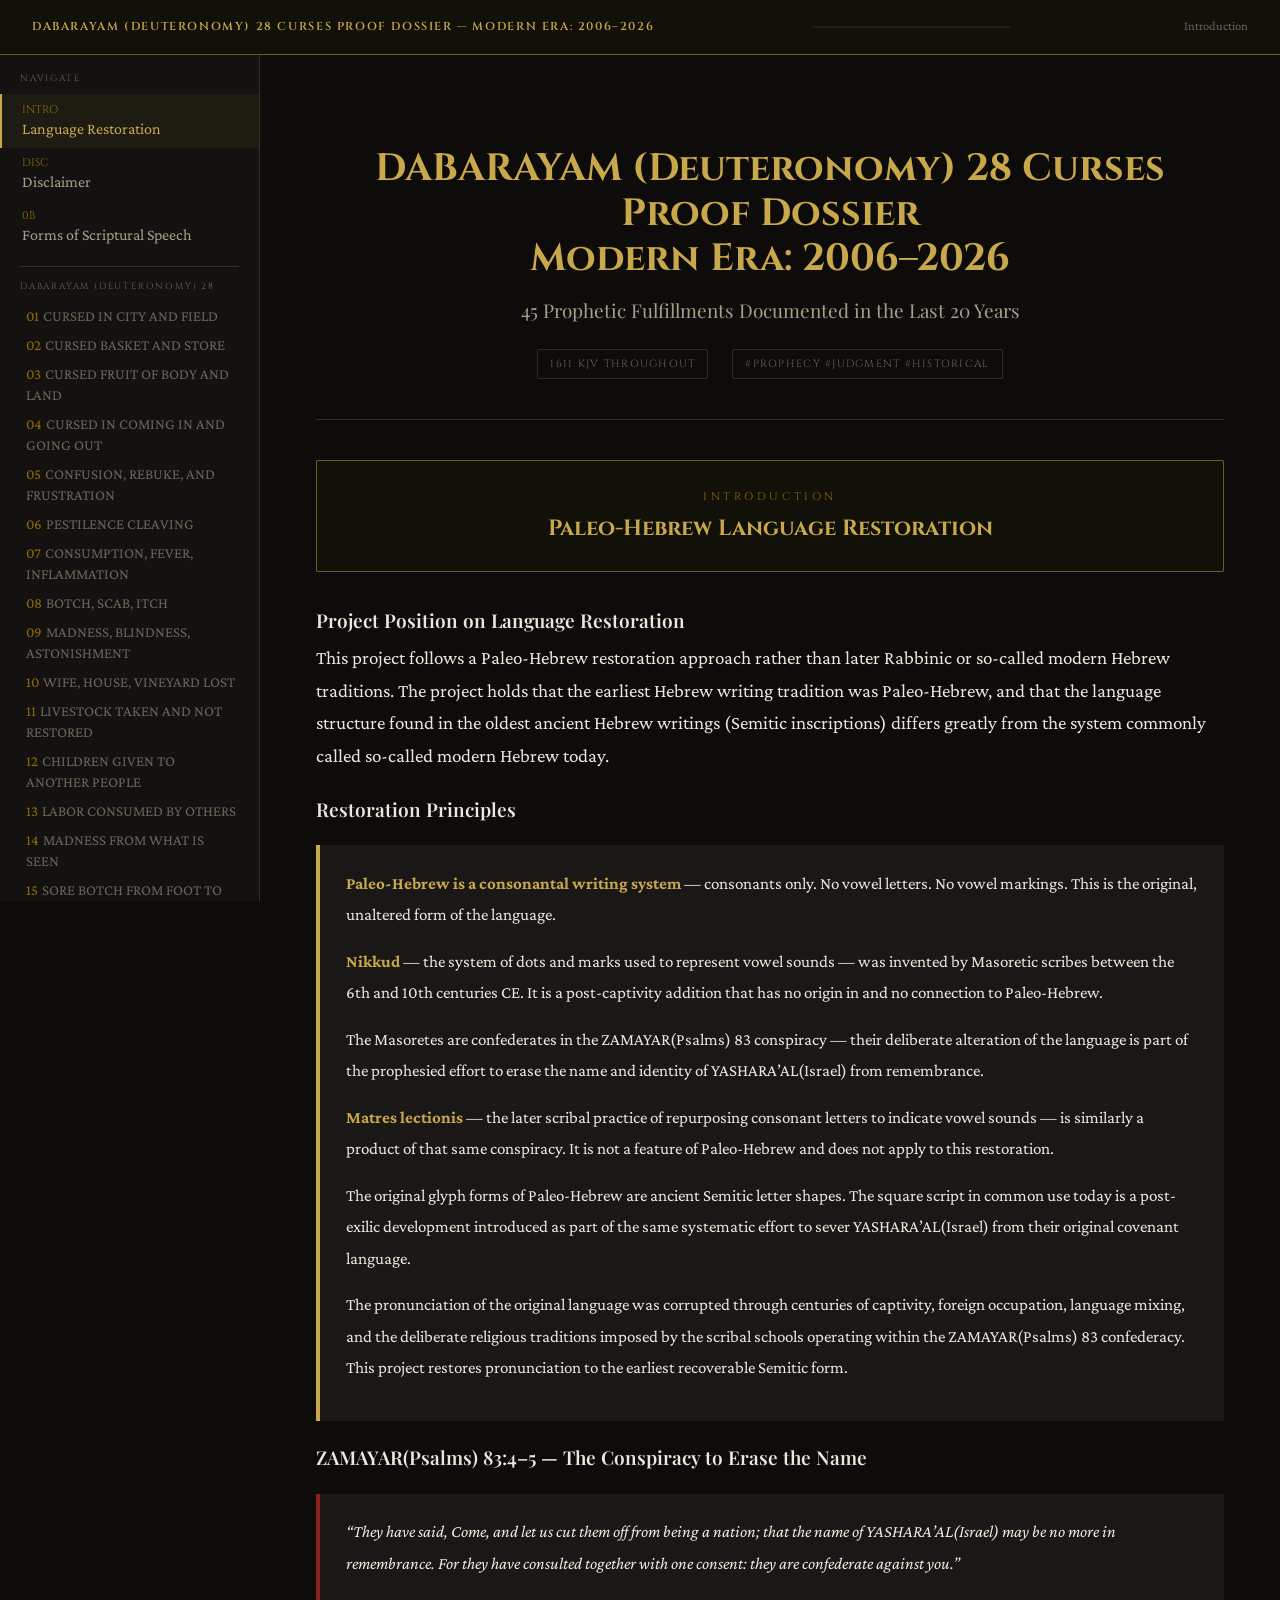
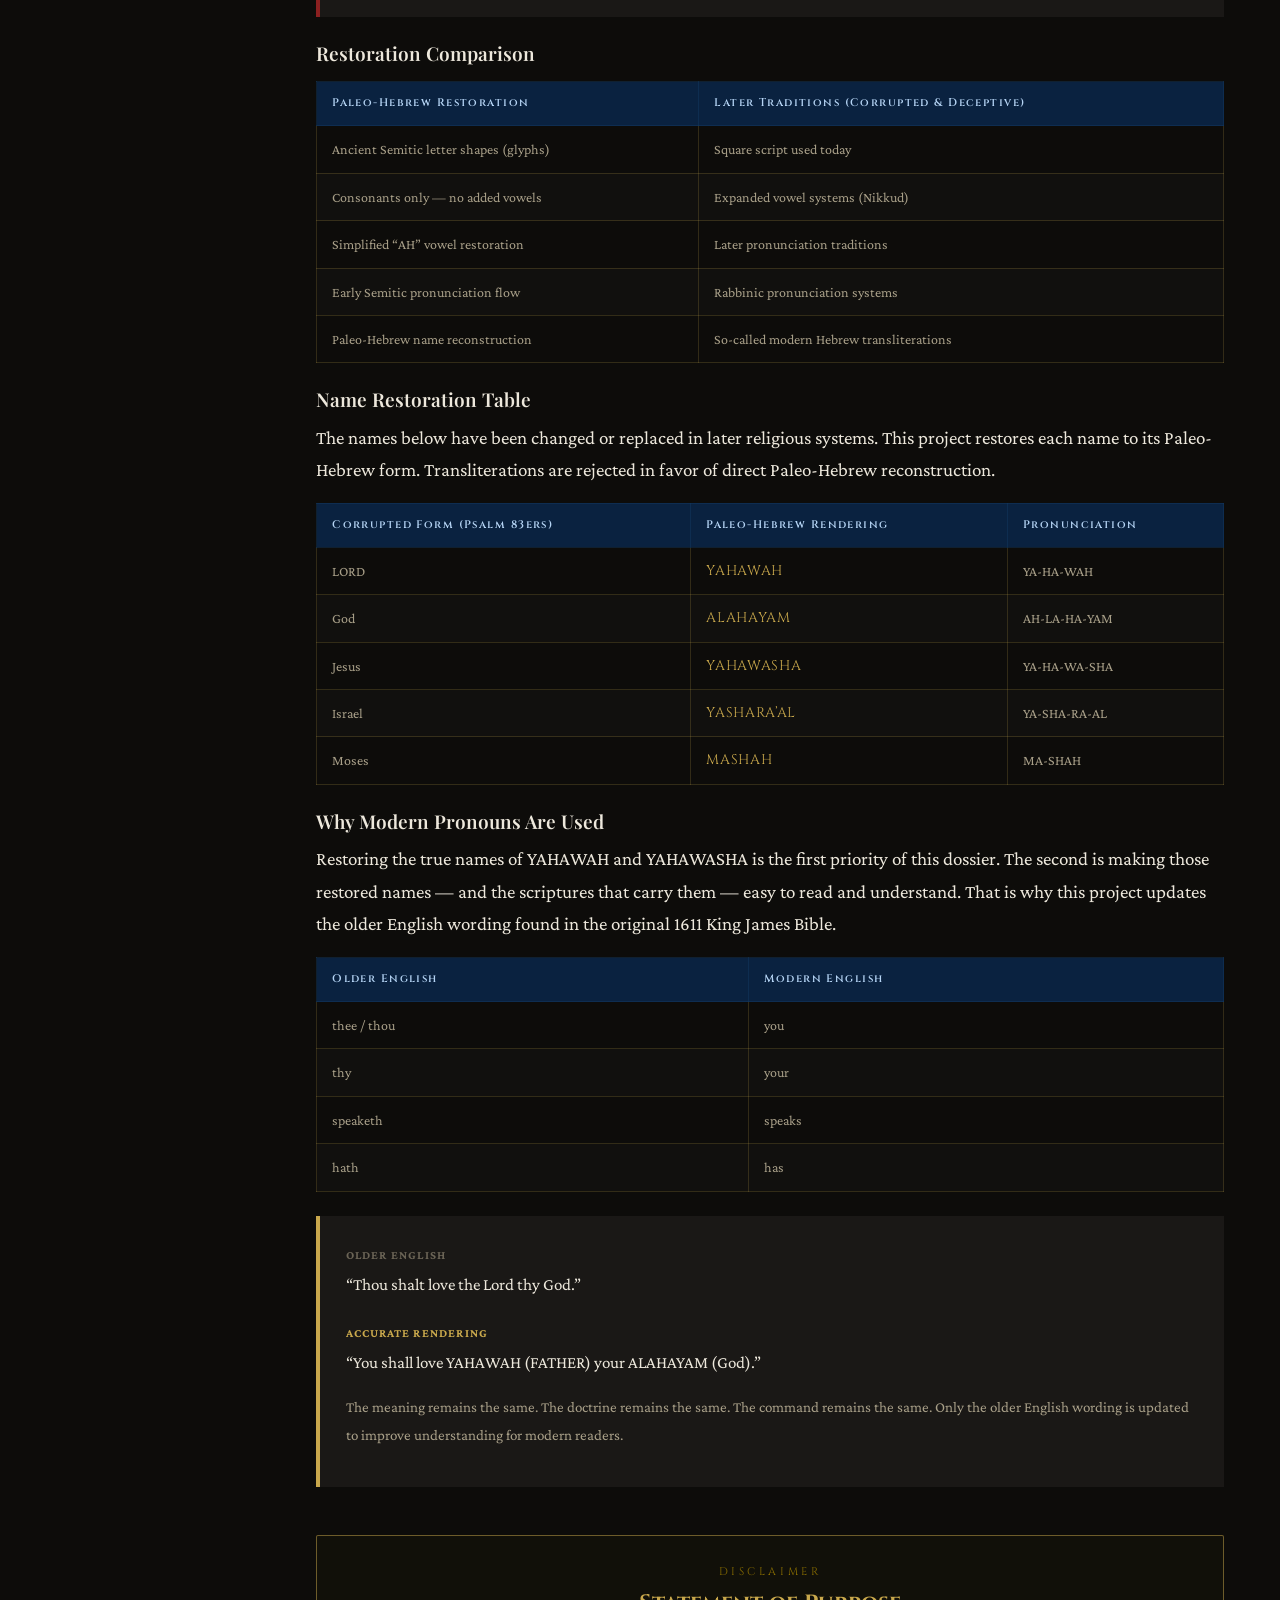
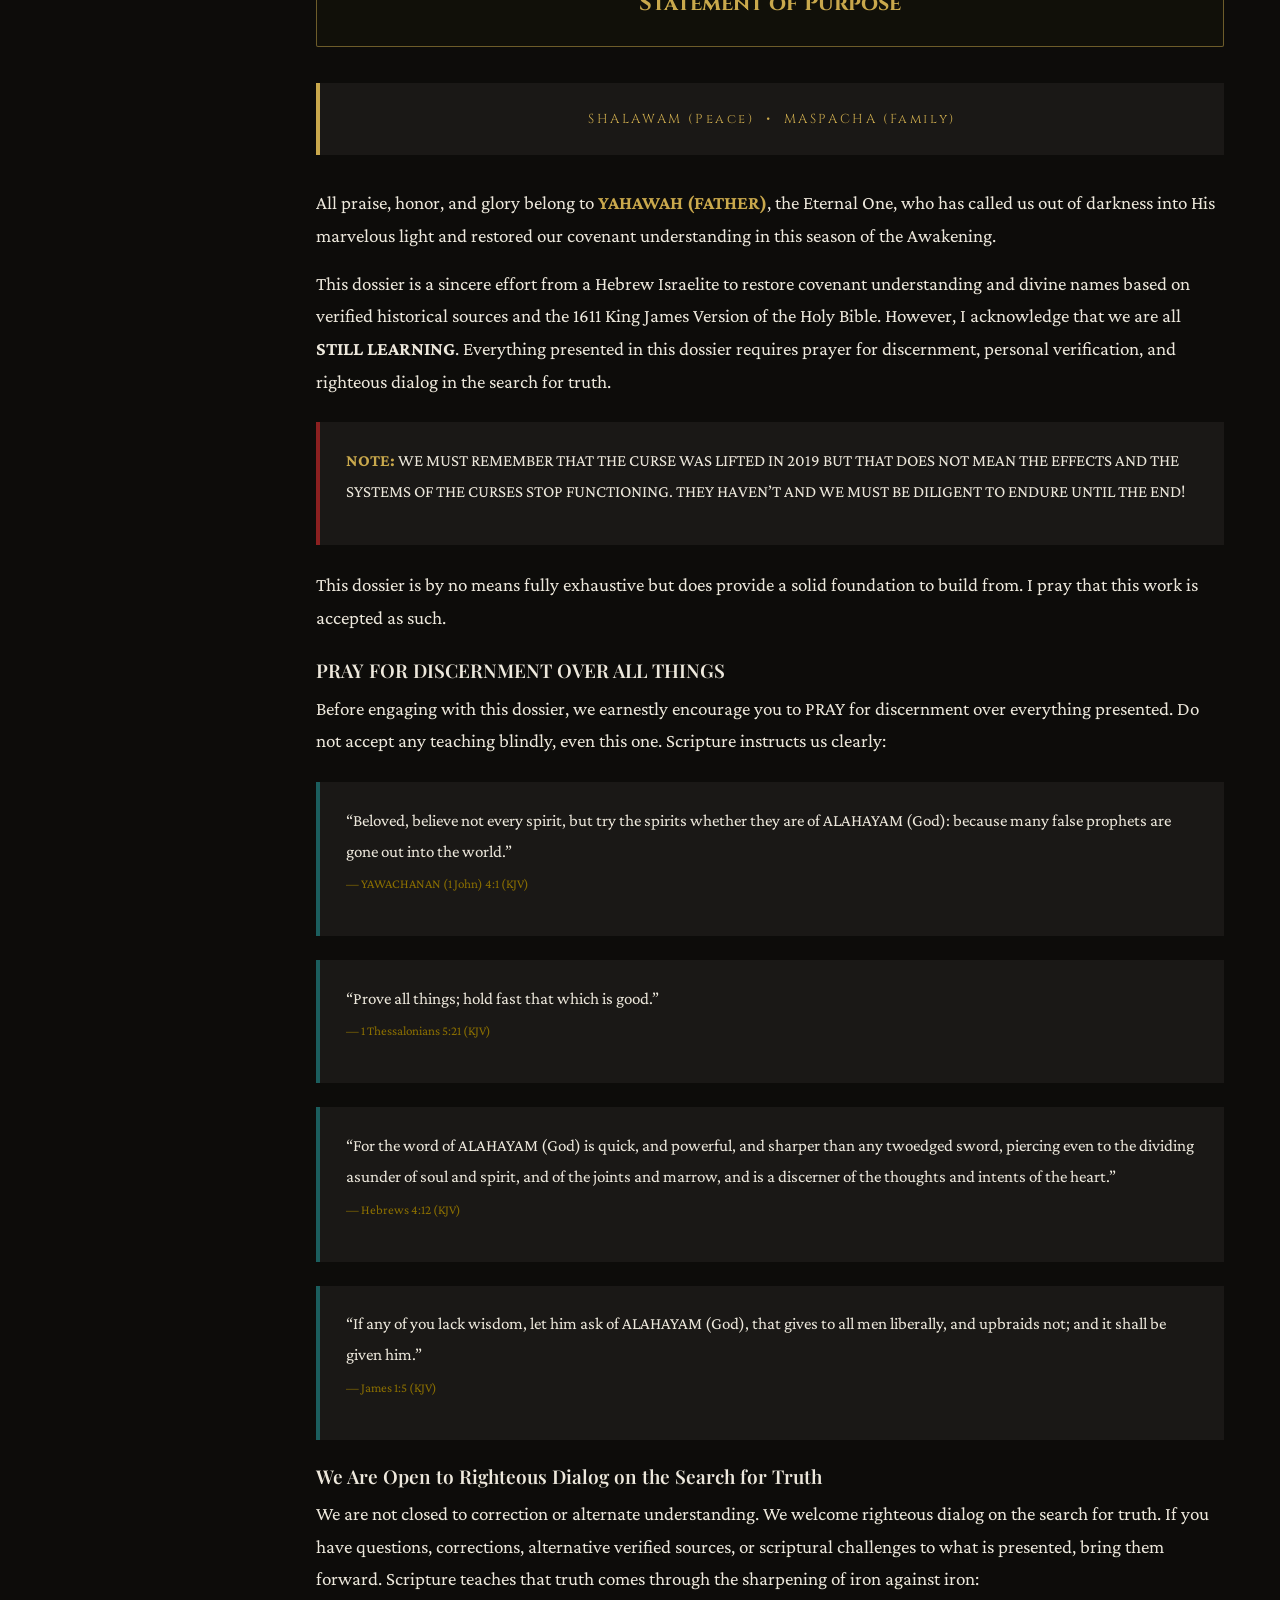
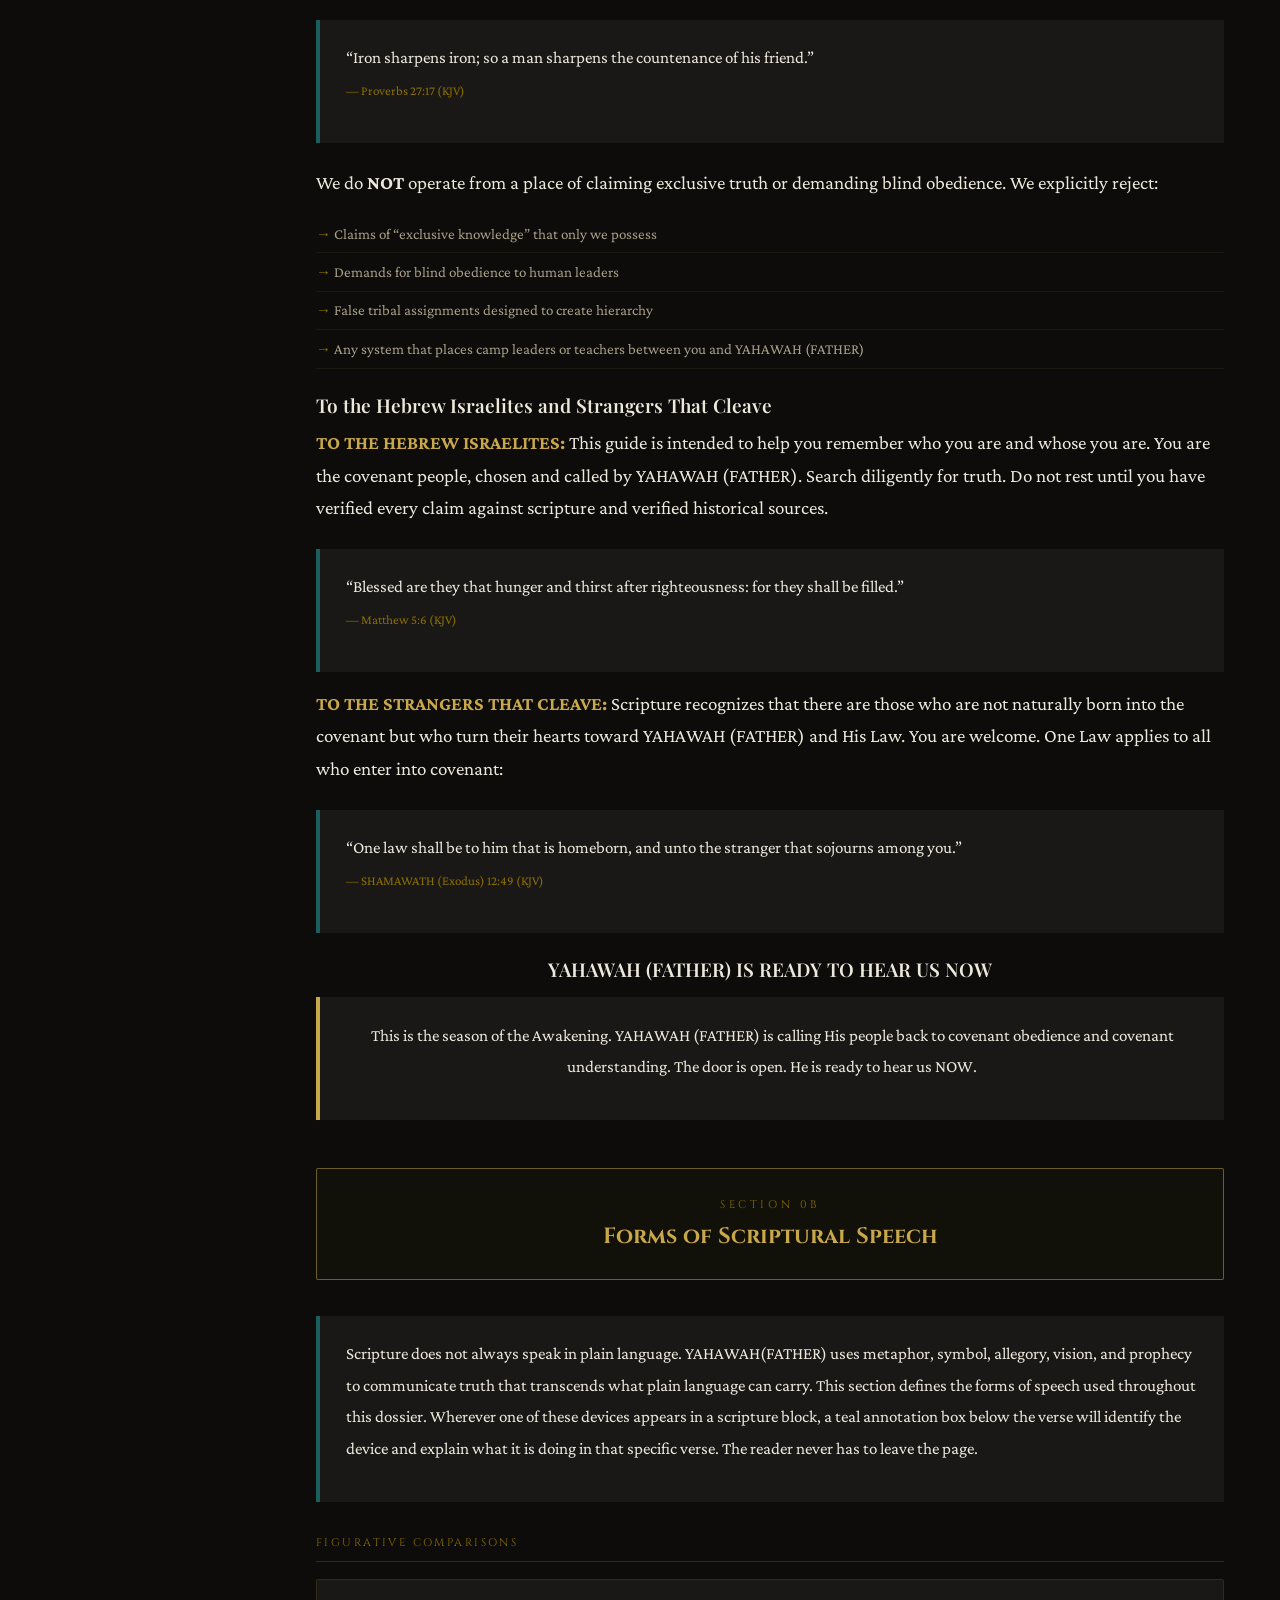
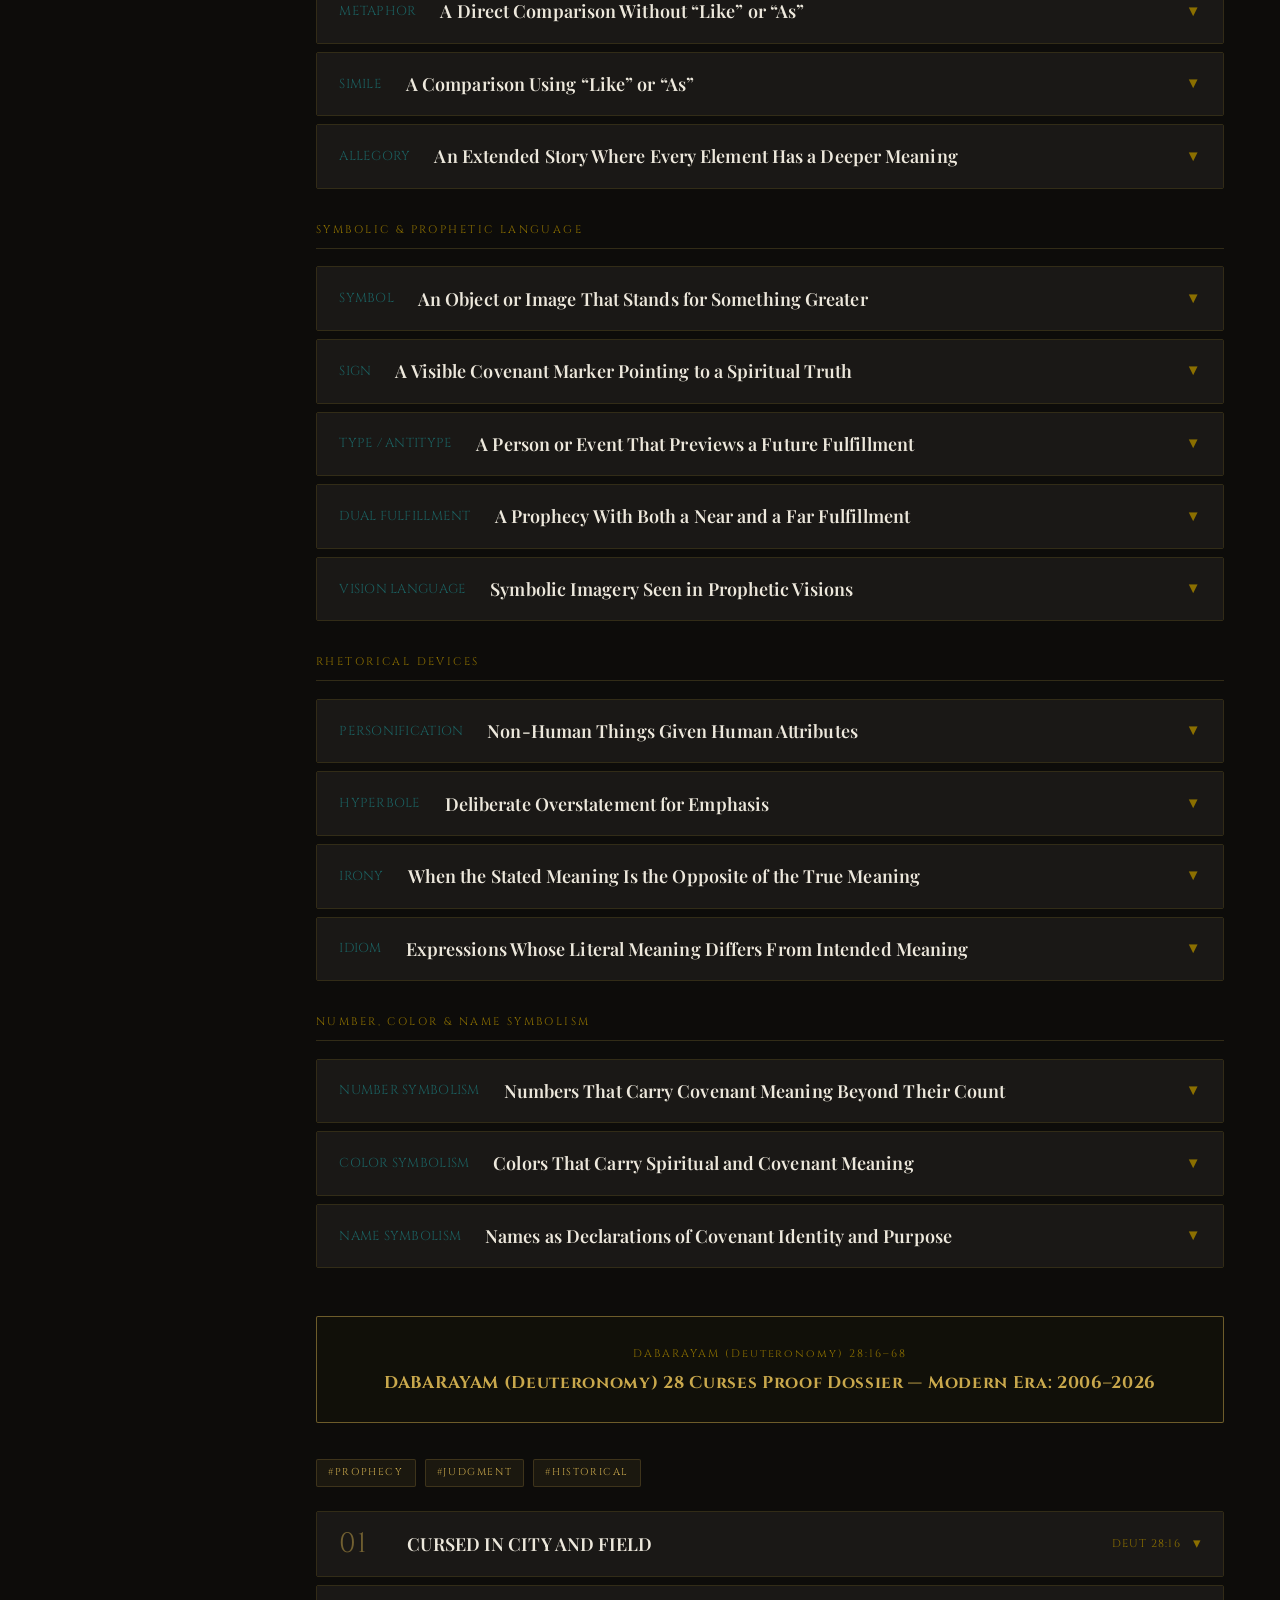
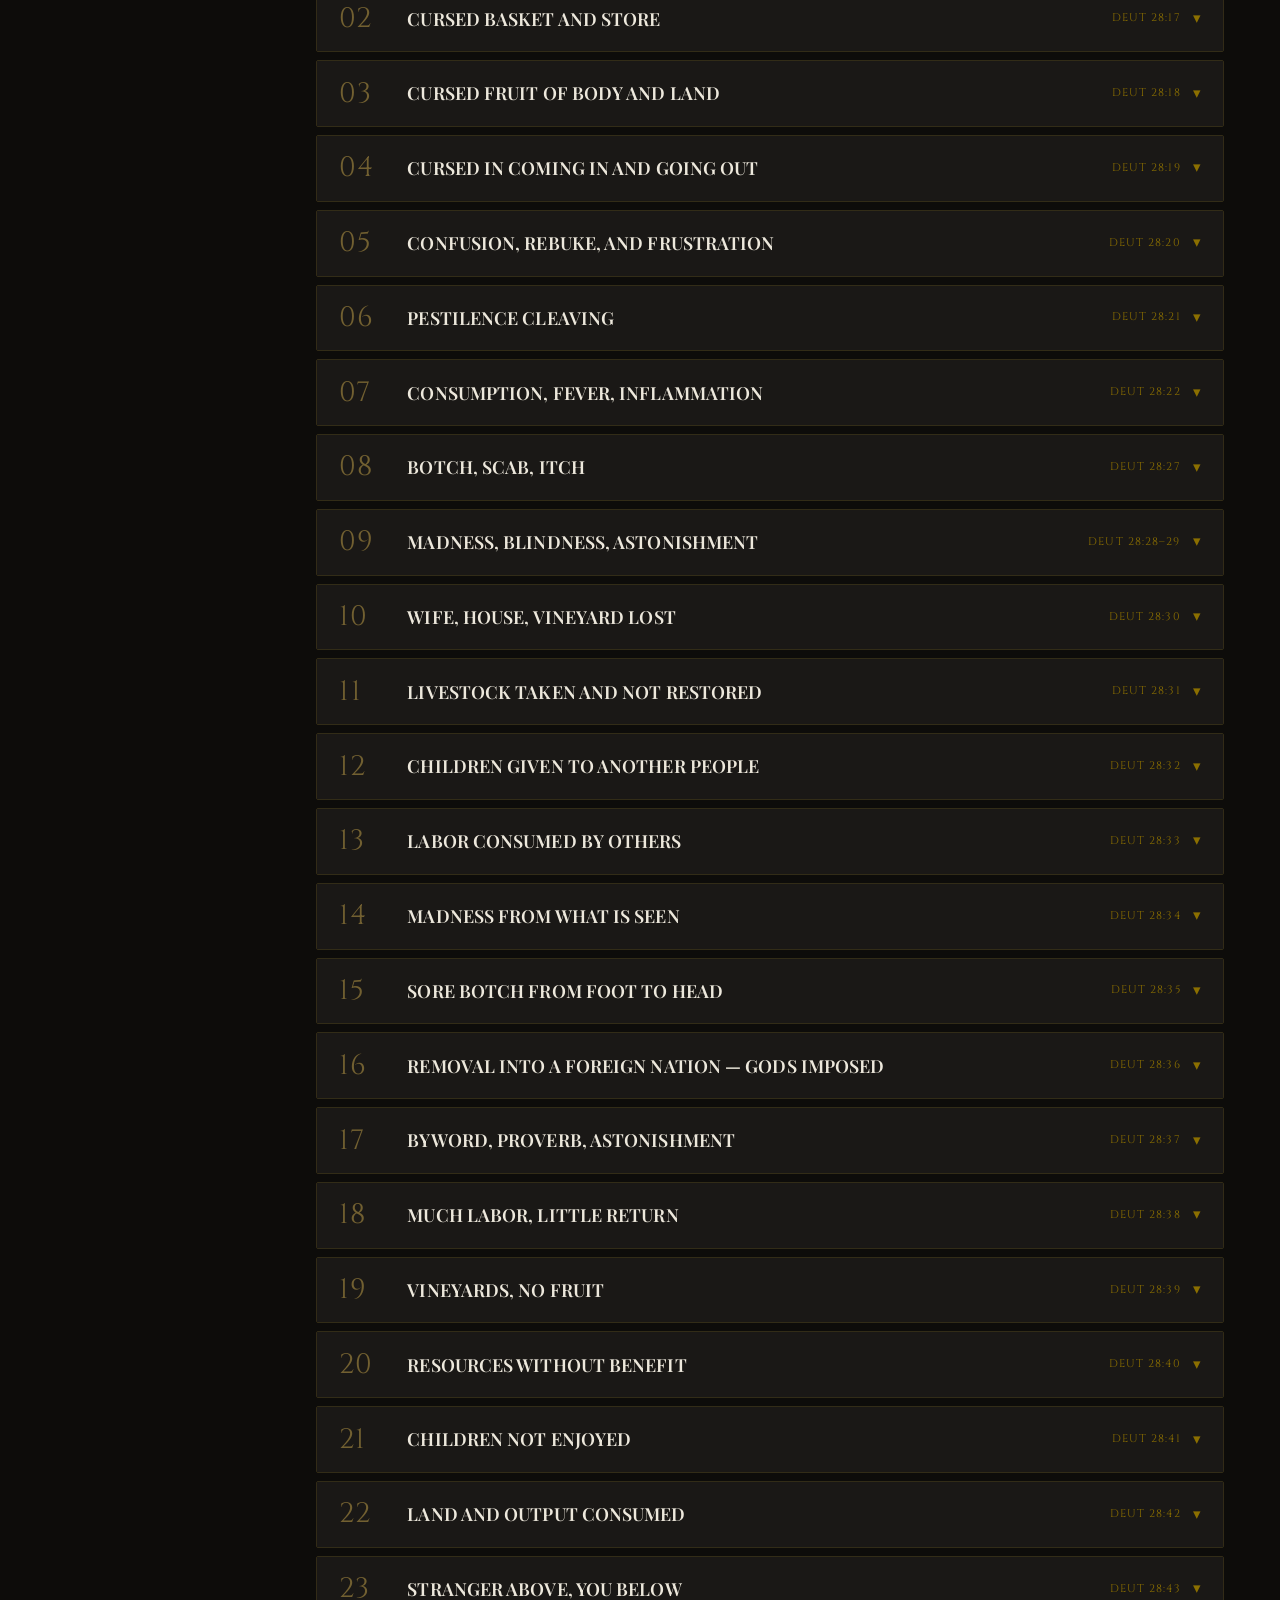
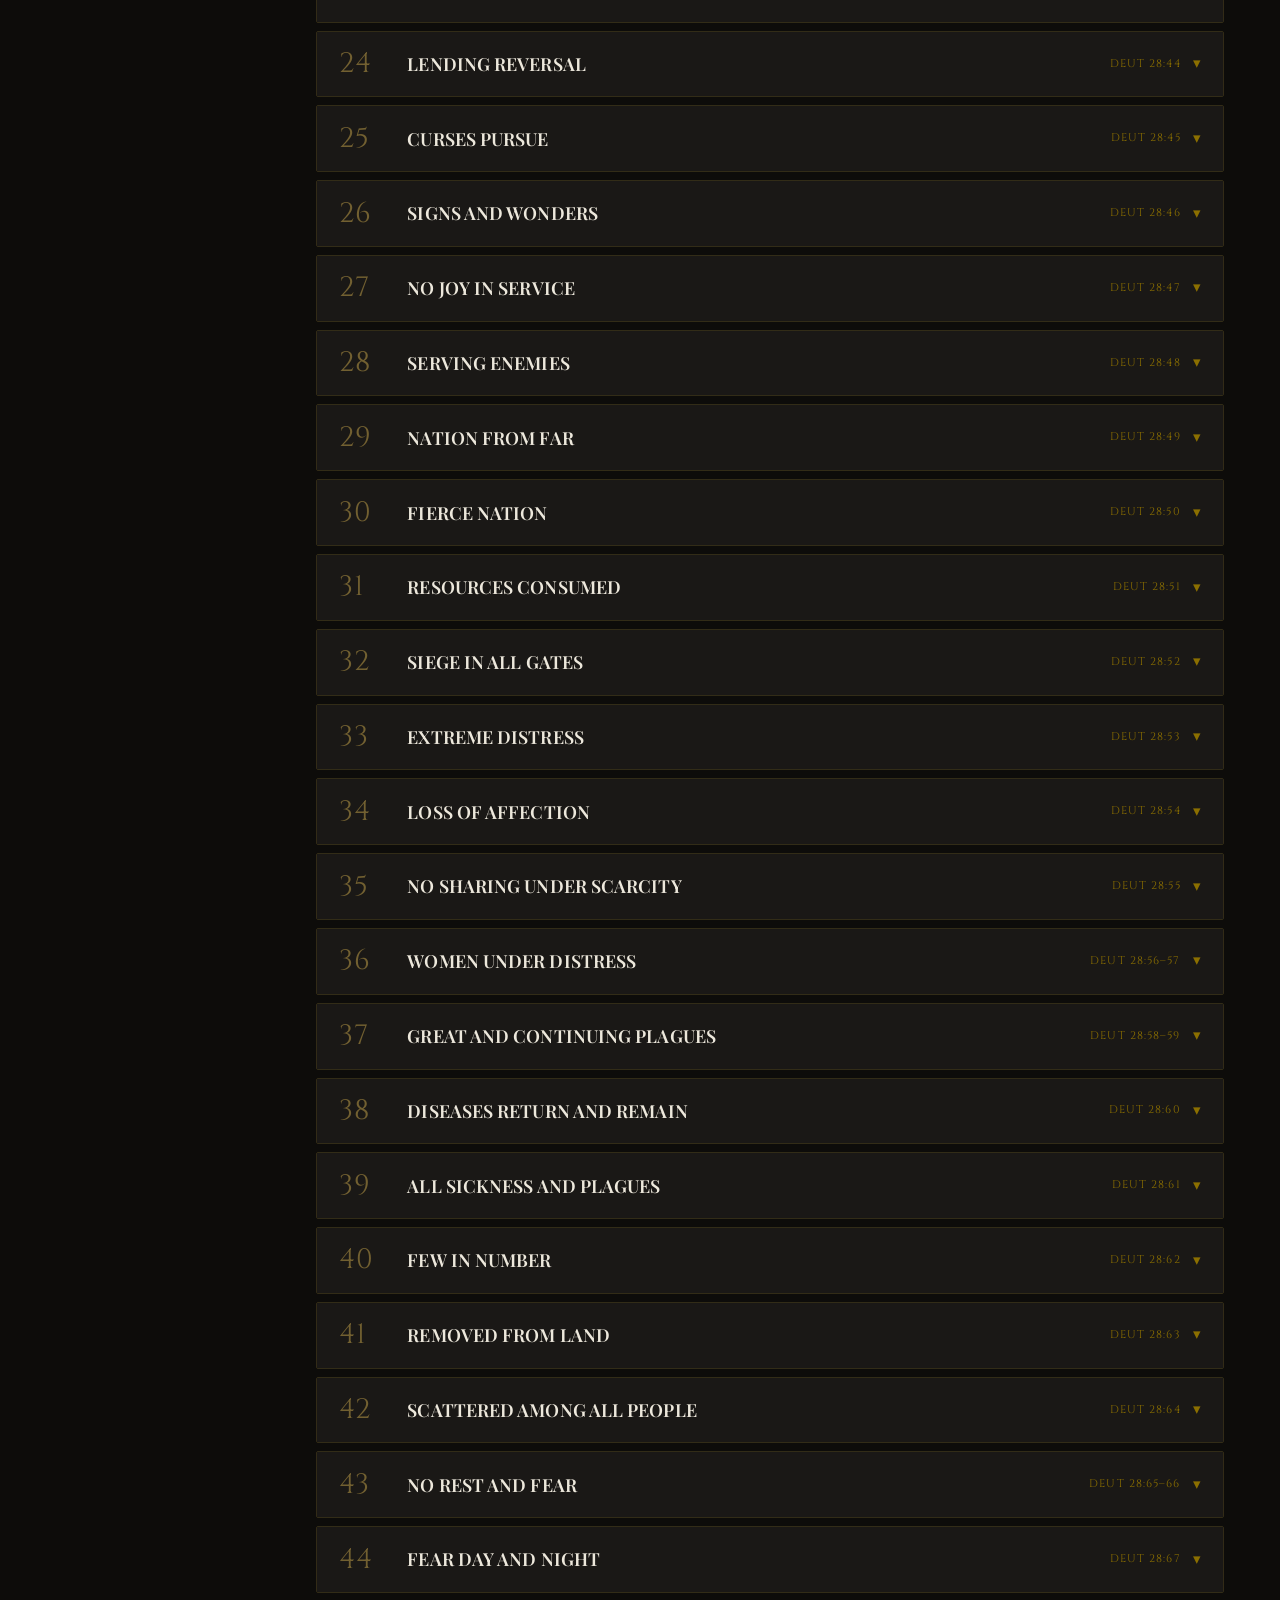
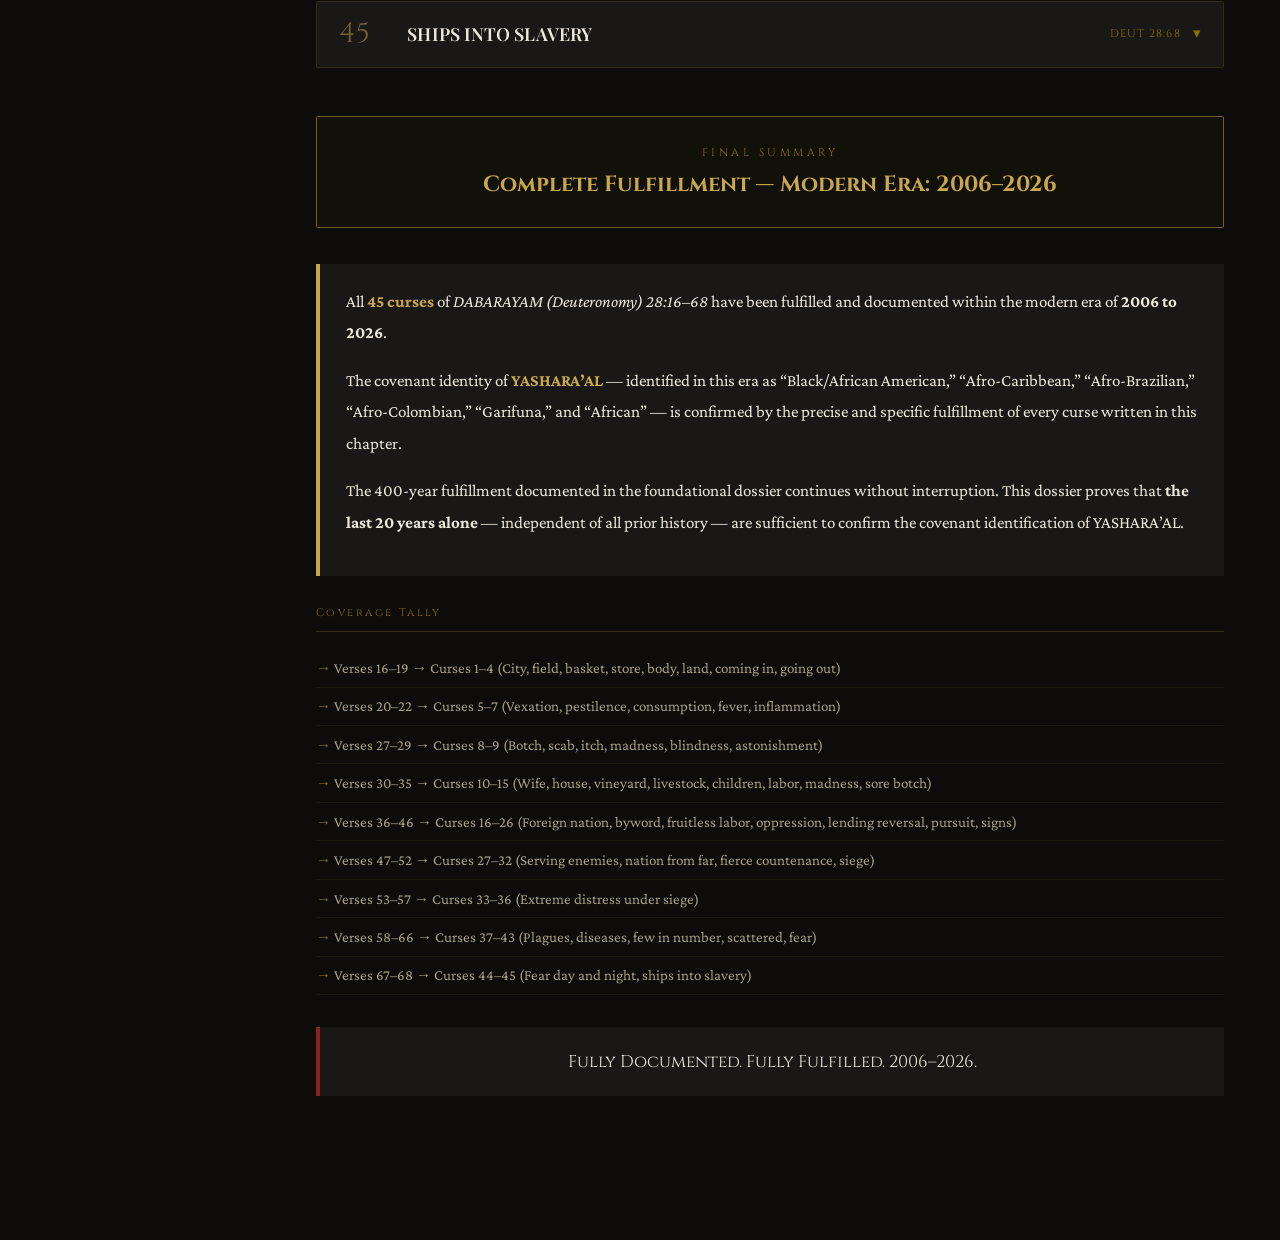
==== dossiers/DABARAYAM (Deuteronomy) 28 Curses Proof 2006_2026.html @ e4c5fa03 "renamed all dossiers to remove the underscsores from the file names" ====
<!DOCTYPE html>
<html lang="en">
<head>
<meta charset="UTF-8">
<meta name="viewport" content="width=device-width, initial-scale=1.0">
<title>DABARAYAM (Deuteronomy) 28 Curses Proof Dossier — Modern Era: 2006–2026</title>
<link href="https://fonts.googleapis.com/css2?family=Playfair+Display:wght@400;600;700&family=Crimson+Pro:ital,wght@0,300;0,400;0,600;1,400&family=Cinzel:wght@400;600;700&display=swap" rel="stylesheet">
<style>
:root {
  --gold: #C9A84C;
  --gold-dim: #8B6F00;
  --gold-bright: #E8C560;
  --bg-page: #0D0C0A;
  --bg-section: #131210;
  --bg-card: #1A1816;
  --bg-scripture: #1E1B14;
  --bg-divider: #111009;
  --text-primary: #EDE8DC;
  --text-secondary: #A89F88;
  --text-muted: #6B6456;
  --border: rgba(201,168,76,0.2);
  --border-bright: rgba(201,168,76,0.5);
  --tag-bg: rgba(201,168,76,0.08);
  --red-accent: #8B2020;
  --teal-accent: #1B5E5E;
}
* { margin:0; padding:0; box-sizing:border-box; }
html { scroll-padding-top: 64px; }
body { font-family:'Crimson Pro',Georgia,serif; background:var(--bg-page); color:var(--text-primary); font-size:19px; line-height:1.8; }
.site-header { position:sticky; top:0; z-index:100; background:var(--bg-divider); border-bottom:1px solid var(--border-bright); padding:0 2rem; }
.site-header-inner { max-width:1280px; margin:0 auto; display:flex; align-items:center; justify-content:space-between; height:54px; gap:1rem; }
.site-title { font-family:'Cinzel',serif; font-size:12px; font-weight:600; color:var(--gold); letter-spacing:0.12em; white-space:nowrap; flex-shrink:0; }
.progress-bar-wrap { flex:1; height:2px; background:rgba(255,255,255,0.05); border-radius:2px; overflow:hidden; max-width:200px; }
.progress-bar-fill { height:100%; background:var(--gold); width:0%; transition:width 0.3s ease; }
.section-indicator { font-size:12px; color:var(--text-muted); white-space:nowrap; min-width:80px; text-align:right; }
.layout { max-width:1280px; margin:0 auto; display:grid; grid-template-columns:260px 1fr; min-height:calc(100vh - 54px); }
.sidebar { position:sticky; top:54px; height:calc(100vh - 54px); overflow-y:auto; background:var(--bg-section); border-right:1px solid var(--border); padding:1rem 0; scrollbar-width:thin; scrollbar-color:var(--gold-dim) transparent; }
.sidebar::-webkit-scrollbar { width:3px; }
.sidebar::-webkit-scrollbar-thumb { background:var(--gold-dim); }
.nav-label { font-family:'Cinzel',serif; font-size:9px; letter-spacing:0.2em; color:var(--text-muted); padding:0 1.25rem; margin-bottom:0.5rem; text-transform:uppercase; }
.nav-item { display:block; padding:0.45rem 1.25rem; font-size:16px; color:var(--text-secondary); text-decoration:none; border-left:2px solid transparent; transition:all 0.2s; cursor:pointer; line-height:1.4; }
.nav-item:hover { color:var(--text-primary); background:rgba(201,168,76,0.05); }
.nav-item.active { color:var(--gold); border-left-color:var(--gold); background:rgba(201,168,76,0.06); }
.nav-item .nav-num { font-family:'Cinzel',serif; font-size:11px; color:var(--gold-dim); display:block; margin-bottom:1px; }
.nav-divider { height:1px; background:var(--border); margin:0.75rem 1.25rem; }
.nav-sub { padding:0.3rem 1.25rem 0.3rem 1.5rem; font-size:16.5px; color:var(--text-muted); cursor:pointer; display:block; border-left:2px solid transparent; transition:all 0.2s; line-height:1.4; }
.nav-sub:hover { color:var(--text-secondary); background:rgba(201,168,76,0.03); }
.nav-sub.active { color:var(--gold-dim); border-left-color:var(--gold-dim); }
.entry-nav { font-size:15px !important; padding:0.25rem 1.25rem 0.25rem 1.5rem !important; }
.main { padding:2.5rem 3rem 6rem; overflow-x:hidden; }
.title-block { text-align:center; padding:3rem 0 2.5rem; border-bottom:1px solid var(--border); margin-bottom:2.5rem; }
.dossier-eyebrow { font-family:'Cinzel',serif; font-size:10px; letter-spacing:0.3em; color:var(--gold); margin-bottom:1.5rem; display:block; }
.dossier-title { font-family:'Cinzel',serif; font-size:42px; font-weight:700; color:var(--gold); line-height:1.2; margin-bottom:0.75rem; }
.dossier-subtitle { font-family:'Playfair Display',serif; font-size:22px; color:var(--text-secondary); margin-bottom:1.5rem; }
.dossier-meta { display:flex; justify-content:center; gap:1.5rem; flex-wrap:wrap; }
.meta-pill { font-size:10px; font-family:'Cinzel',serif; letter-spacing:0.1em; color:var(--text-muted); border:1px solid var(--border); padding:0.25rem 0.7rem; border-radius:2px; }
.doc-section { margin-bottom:3rem; opacity:0; transform:translateY(16px); transition:opacity 0.5s ease,transform 0.5s ease; scroll-margin-top:64px; }
.doc-section.visible { opacity:1; transform:none; }
.section-divider { background:var(--bg-divider); border:1px solid var(--border-bright); border-radius:2px; text-align:center; padding:1.5rem; margin-bottom:2rem; }
.section-num { font-family:'Cinzel',serif; font-size:11px; letter-spacing:0.3em; color:var(--gold-dim); margin-bottom:0.4rem; display:block; }
.section-title { font-family:'Cinzel',serif; font-size:23px; font-weight:700; color:var(--gold); }
.h1 { font-family:'Playfair Display',serif; font-size:28px; font-weight:700; color:var(--gold); margin:2rem 0 0.5rem; padding-bottom:0.4rem; border-bottom:1px solid var(--border); line-height:1.3; }
.h2 { font-family:'Playfair Display',serif; font-size:22px; font-weight:600; color:var(--text-primary); margin:1.5rem 0 0.6rem; line-height:1.3; }
p { margin-bottom:0.85rem; color:var(--text-primary); }
.tags { margin:0.5rem 0 1.25rem; display:flex; gap:0.5rem; flex-wrap:wrap; }
.tag { font-family:'Cinzel',serif; font-size:9.5px; letter-spacing:0.15em; color:var(--gold); background:var(--tag-bg); border:1px solid var(--border); padding:0.2rem 0.6rem; border-radius:2px; }
.callout { background:var(--bg-card); border-left:4px solid var(--gold); padding:1.25rem 1.5rem; margin:1.5rem 0; font-size:18px; line-height:1.8; color:var(--text-primary); }
.table-wrap { overflow-x:auto; margin:1rem 0; }
table { width:100%; border-collapse:collapse; font-size:15px; }
th { background:#0A2240; color:#B5D4F4; font-family:'Cinzel',serif; font-size:11px; letter-spacing:0.12em; padding:0.6rem 0.8rem; text-align:left; border:1px solid rgba(21,63,106,0.4); font-weight:600; }
td { padding:0.5rem 0.8rem; border:1px solid var(--border); color:var(--text-secondary); vertical-align:top; line-height:1.6; font-size:15px; }
tr:nth-child(even) td { background:rgba(255,255,255,0.015); }
tr:hover td { background:rgba(201,168,76,0.03); }
.def-row { display:grid; grid-template-columns:180px 160px 1fr; gap:0; }
.def-row > div { padding:0.6rem 0.8rem; border:1px solid var(--border); font-size:15.5px; }
.def-row:first-child > div { background:#0A2240; color:#B5D4F4; font-family:'Cinzel',serif; font-size:12px; letter-spacing:0.1em; font-weight:600; }
.def-row:nth-child(even) > div { background:rgba(255,255,255,0.015); }
.def-term { color:var(--gold); font-family:'Cinzel',serif; font-size:14px; letter-spacing:0.08em; }
.def-pron { color:var(--text-muted); }
.def-def { color:var(--text-secondary); }
.scripture-wrap { margin:1.25rem 0; }
.scripture-toggle { width:100%; background:none; border:none; text-align:left; cursor:pointer; padding:0.6rem 0.9rem; display:flex; align-items:center; justify-content:space-between; gap:0.5rem; border-left:3px solid var(--gold-dim); background:rgba(201,168,76,0.04); transition:background 0.2s; }
.scripture-toggle:hover { background:rgba(201,168,76,0.08); }
.scripture-ref-label { font-family:'Cinzel',serif; font-size:14px; letter-spacing:0.1em; color:var(--gold); }
.scripture-chevron { font-size:13px; color:var(--gold-dim); transition:transform 0.25s; flex-shrink:0; }
.scripture-toggle.open .scripture-chevron { transform:rotate(180deg); }
.scripture-body { display:none; background:var(--bg-scripture); border-left:3px solid var(--gold); padding:1rem 1.25rem; font-size:18px; line-height:1.85; color:var(--text-primary); margin-top:1px; }
.scripture-body.open { display:block; }
/* ENTRY CARDS */
.entries-container { display:flex; flex-direction:column; gap:0.5rem; }
.entry-card { border:1px solid var(--border); border-radius:2px; overflow:hidden; scroll-margin-top:64px; }
.entry-header { display:flex; align-items:center; justify-content:space-between; padding:1rem 1.25rem; cursor:pointer; background:var(--bg-card); transition:background 0.2s; gap:1rem; }
.entry-header:hover { background:rgba(201,168,76,0.05); }
.entry-header.open { background:rgba(201,168,76,0.07); border-bottom:1px solid var(--border); }
.entry-num-title { display:flex; align-items:center; gap:0.75rem; }
.entry-num { font-family:'Cinzel',serif; font-size:26px; color:var(--border-bright); min-width:44px; line-height:1; }
.entry-title { font-family:'Playfair Display',serif; font-size:20px; font-weight:600; color:var(--text-primary); line-height:1.3; }
.entry-ref-toggle { display:flex; align-items:center; gap:0.75rem; flex-shrink:0; }
.entry-ref { font-family:'Cinzel',serif; font-size:12px; letter-spacing:0.08em; color:var(--gold-dim); }
.entry-chevron { font-size:15px; color:var(--gold-dim); transition:transform 0.25s; }
.entry-header.open .entry-chevron { transform:rotate(180deg); }
.entry-body { display:none; padding:1.5rem 1.5rem 2rem; background:var(--bg-section); }
.entry-body.open { display:block; }
.scripture-block { background:var(--bg-scripture); border-left:4px solid var(--gold); padding:1rem 1.25rem; margin-bottom:1.5rem; }
.scripture-label { font-family:'Cinzel',serif; font-size:13px; letter-spacing:0.12em; color:var(--gold); margin-bottom:0.5rem; }
.scripture-text { font-size:18.5px; line-height:1.85; color:var(--text-primary); }
.speech-annotation { background:rgba(27,94,94,0.07); border-left:3px solid var(--teal-accent); padding:0.7rem 1rem; margin-top:0.6rem; border-radius:0 2px 2px 0; }
.speech-annotation-type { font-family:'Cinzel',serif; font-size:10px; letter-spacing:0.2em; color:#4AAFAF; margin-bottom:0.35rem; }
.speech-annotation-text { font-size:16px; line-height:1.75; color:var(--text-secondary); }
.subsection { margin:1.5rem 0; }
.subsec-title { font-family:'Cinzel',serif; font-size:11px; letter-spacing:0.2em; color:var(--gold-dim); border-bottom:1px solid var(--border); padding-bottom:0.4rem; margin-bottom:1rem; }
.phrase-block { margin-bottom:1.25rem; padding:0.9rem 1rem; background:var(--bg-card); border-left:3px solid var(--teal-accent); }
.phrase-title { font-family:'Playfair Display',serif; font-size:17.5px; font-weight:600; color:var(--text-primary); margin-bottom:0.4rem; }
.phrase-meaning { font-size:17px; color:var(--text-secondary); line-height:1.75; }
.coverage-list { list-style:none; padding:0; }
.coverage-list li { padding:0.3rem 0; border-bottom:1px solid rgba(201,168,76,0.08); color:var(--text-secondary); font-size:16.5px; }
.coverage-list li::before { content:"→ "; color:var(--gold-dim); }
.nations-section { background:rgba(139,32,32,0.05); border:1px solid rgba(139,32,32,0.2); padding:1.25rem; border-radius:2px; margin-top:1.5rem; }
.nation-block { margin-bottom:1.25rem; padding-bottom:1rem; border-bottom:1px solid var(--border); }
.nation-block:last-child { border-bottom:none; }
.nation-name { font-family:'Cinzel',serif; font-size:13px; font-weight:600; color:var(--red-accent); letter-spacing:0.1em; margin-bottom:0.4rem; }
.nations-note { color:var(--text-secondary); font-size:17px; border-left:3px solid var(--red-accent); padding:0.5rem 0.75rem; margin:0.5rem 0; background:var(--bg-card); }
.scroll-top { position:fixed; bottom:2rem; right:2rem; background:var(--bg-card); border:1px solid var(--border-bright); color:var(--gold); width:40px; height:40px; border-radius:2px; cursor:pointer; display:flex; align-items:center; justify-content:center; font-size:18px; opacity:0; transition:opacity 0.3s; z-index:200; }
.scroll-top.visible { opacity:1; }
.scroll-top:hover { background:rgba(201,168,76,0.1); }
@media (max-width:480px) {
  .layout { grid-template-columns:1fr; }
  .sidebar { display:none; }
  .main { padding:1.5rem 1rem 4rem; }
  .dossier-title { font-size:30px; }
  .entry-header { flex-direction:column; align-items:flex-start; }
  .def-row { grid-template-columns:1fr; }
}

/* ===== TYPOGRAPHY POLISH (overrides) ===== */
/* Body sits at 17px — already comfortable. Below are the cleanups. */

/* Scripture body matches body text exactly (was 16.5/16) */
.scripture-text { font-size: 17px; line-height: 1.8; }
.scripture-body { font-size: 17px; }
.callout { font-size: 17px; line-height: 1.85; padding: 1.4rem 1.6rem; }

/* Entry header hierarchy: bigger number, bigger title, more breathing room */
.entry-header { padding: 1.15rem 1.4rem; }
.entry-num { font-size: 28px; min-width: 52px; letter-spacing: 0.02em; }
.entry-title { font-size: 18px; line-height: 1.35; letter-spacing: 0.005em; }
.entry-num-title { gap: 1rem; }
.entry-ref { font-size: 11px; letter-spacing: 0.1em; }

/* Tables: bump up from 13px (cramped) to 14px with looser padding and line-height */
th { font-size: 11px; padding: 0.75rem 0.95rem; letter-spacing: 0.13em; }
td { font-size: 14px; padding: 0.75rem 0.95rem; line-height: 1.6; }

/* Definition rows in the glossary — match the data tables */
.def-row > div { font-size: 14px; padding: 0.75rem 0.95rem; line-height: 1.55; }
.def-row:first-child > div { font-size: 11px; letter-spacing: 0.13em; }
.def-term { font-size: 13px; letter-spacing: 0.08em; }

/* Phrase blocks — consolidate the 15/15.5 split to one size with a stronger title */
.phrase-block { padding: 1rem 1.15rem; margin-bottom: 0.9rem; }
.phrase-title { font-size: 16px; line-height: 1.35; margin-bottom: 0.35rem; }
.phrase-meaning { font-size: 15px; line-height: 1.7; }

/* Coverage lists — was 14.5px, awkward */
.coverage-list li { font-size: 15px; padding: 0.42rem 0; line-height: 1.6; }

/* Subsection labels — slightly more presence and tracking */
.subsec-title { font-size: 11px; letter-spacing: 0.22em; padding-bottom: 0.5rem; margin-bottom: 1.1rem; }
.subsection { margin: 1.75rem 0; }

/* Nation blocks — was inline-styled at 14.5px, now a clean rule */
.nation-block { margin-bottom: 1.4rem; padding-bottom: 1.15rem; }
.nation-name { font-size: 12.5px; letter-spacing: 0.12em; margin-bottom: 0.55rem; }
.nation-block p { font-size: 15px !important; line-height: 1.75 !important; color: var(--text-secondary) !important; margin-bottom: 0.7rem; }
.nation-block p:last-child { margin-bottom: 0; }
.nations-section { padding: 1.5rem 1.6rem; }

/* Scripture block in entries — bigger label tracking */
.scripture-block { padding: 1.15rem 1.4rem; margin-bottom: 1.75rem; }
.scripture-label { font-size: 11px; letter-spacing: 0.14em; margin-bottom: 0.6rem; }

/* Page-level title hierarchy bumped slightly for visual weight */
.dossier-title { font-size: 38px; line-height: 1.18; margin-bottom: 1rem; }
.dossier-subtitle { font-size: 19px; line-height: 1.45; }
.dossier-eyebrow { font-size: 11px; letter-spacing: 0.28em; margin-bottom: 1.6rem; }
.meta-pill { font-size: 10.5px; letter-spacing: 0.12em; padding: 0.3rem 0.75rem; }

/* Section divider — a touch larger, more presence */
.section-divider { padding: 1.7rem 1.5rem; margin-bottom: 2.25rem; }
.section-num { font-size: 11px; letter-spacing: 0.32em; margin-bottom: 0.5rem; }
.section-title { font-size: 22px; line-height: 1.3; }

/* The curses section divider holds the FULL document title (~70 chars) — too
   long for the 22px display treatment used by the shorter section titles.
   Scale it down so it sits on one line and reads as a header, not a banner. */
#secCurses .section-title { font-size: 17px; line-height: 1.4; letter-spacing: 0.04em; }
#secCurses .section-num { letter-spacing: 0.18em; }

/* In-article headings (.h1 / .h2 used in the intro/disclaimer/summary) */
.h1 { font-size: 26px; margin-top: 2.25rem; }
.h2 { font-size: 19px; }

/* Site header chip */
.site-title { font-size: 11.5px; letter-spacing: 0.14em; }
.section-indicator { font-size: 12.5px; }

/* Tags */
.tag { font-size: 10px; letter-spacing: 0.16em; padding: 0.25rem 0.7rem; }
.tags { gap: 0.55rem; margin: 0.7rem 0 1.5rem; }

/* Body — slightly more generous line-height for long-form reading */
body { line-height: 1.72; }
p { margin-bottom: 0.95rem; }

/* Main column gets a touch more breathing room on wide screens */
@media (min-width: 1100px) {
  .main { padding: 2.75rem 3.5rem 6rem; }
}
</style>
</head>
<body>
<header class="site-header">
  <div class="site-header-inner">
    <span class="site-title">DABARAYAM (DEUTERONOMY) 28 CURSES PROOF DOSSIER &mdash; MODERN ERA: 2006&ndash;2026</span>
    <div class="progress-bar-wrap"><div class="progress-bar-fill" id="progressFill"></div></div>
    <span class="section-indicator" id="sectionIndicator">Introduction</span>
  </div>
</header>
<div class="layout">
<nav class="sidebar" id="sidebar">
  <div class="nav-label">Navigate</div>
  <a class="nav-item active" onclick="scrollToAnchor('secIntro')" id="nav-secIntro">
    <span class="nav-num">INTRO</span>Language Restoration
  </a>
  <a class="nav-item" onclick="scrollToAnchor('secDisclaimer')" id="nav-secDisclaimer">
    <span class="nav-num">DISC</span>Disclaimer
  </a>
  <a class="nav-item" onclick="scrollToAnchor('secSpeech')" id="nav-secSpeech">
    <span class="nav-num">0B</span>Forms of Scriptural Speech
  </a>
  <div class="nav-divider"></div>
  <div class="nav-label">DABARAYAM (Deuteronomy) 28</div>
  <a class="nav-sub entry-nav" onclick="scrollToAnchor('entry-1')" id="nav-entry-1">
    <span style="color:var(--gold-dim);margin-right:4px;">01</span>CURSED IN CITY AND FIELD
  </a>
  <a class="nav-sub entry-nav" onclick="scrollToAnchor('entry-2')" id="nav-entry-2">
    <span style="color:var(--gold-dim);margin-right:4px;">02</span>CURSED BASKET AND STORE
  </a>
  <a class="nav-sub entry-nav" onclick="scrollToAnchor('entry-3')" id="nav-entry-3">
    <span style="color:var(--gold-dim);margin-right:4px;">03</span>CURSED FRUIT OF BODY AND LAND
  </a>
  <a class="nav-sub entry-nav" onclick="scrollToAnchor('entry-4')" id="nav-entry-4">
    <span style="color:var(--gold-dim);margin-right:4px;">04</span>CURSED IN COMING IN AND GOING OUT
  </a>
  <a class="nav-sub entry-nav" onclick="scrollToAnchor('entry-5')" id="nav-entry-5">
    <span style="color:var(--gold-dim);margin-right:4px;">05</span>CONFUSION, REBUKE, AND FRUSTRATION
  </a>
  <a class="nav-sub entry-nav" onclick="scrollToAnchor('entry-6')" id="nav-entry-6">
    <span style="color:var(--gold-dim);margin-right:4px;">06</span>PESTILENCE CLEAVING
  </a>
  <a class="nav-sub entry-nav" onclick="scrollToAnchor('entry-7')" id="nav-entry-7">
    <span style="color:var(--gold-dim);margin-right:4px;">07</span>CONSUMPTION, FEVER, INFLAMMATION
  </a>
  <a class="nav-sub entry-nav" onclick="scrollToAnchor('entry-8')" id="nav-entry-8">
    <span style="color:var(--gold-dim);margin-right:4px;">08</span>BOTCH, SCAB, ITCH
  </a>
  <a class="nav-sub entry-nav" onclick="scrollToAnchor('entry-9')" id="nav-entry-9">
    <span style="color:var(--gold-dim);margin-right:4px;">09</span>MADNESS, BLINDNESS, ASTONISHMENT
  </a>
  <a class="nav-sub entry-nav" onclick="scrollToAnchor('entry-10')" id="nav-entry-10">
    <span style="color:var(--gold-dim);margin-right:4px;">10</span>WIFE, HOUSE, VINEYARD LOST
  </a>
  <a class="nav-sub entry-nav" onclick="scrollToAnchor('entry-11')" id="nav-entry-11">
    <span style="color:var(--gold-dim);margin-right:4px;">11</span>LIVESTOCK TAKEN AND NOT RESTORED
  </a>
  <a class="nav-sub entry-nav" onclick="scrollToAnchor('entry-12')" id="nav-entry-12">
    <span style="color:var(--gold-dim);margin-right:4px;">12</span>CHILDREN GIVEN TO ANOTHER PEOPLE
  </a>
  <a class="nav-sub entry-nav" onclick="scrollToAnchor('entry-13')" id="nav-entry-13">
    <span style="color:var(--gold-dim);margin-right:4px;">13</span>LABOR CONSUMED BY OTHERS
  </a>
  <a class="nav-sub entry-nav" onclick="scrollToAnchor('entry-14')" id="nav-entry-14">
    <span style="color:var(--gold-dim);margin-right:4px;">14</span>MADNESS FROM WHAT IS SEEN
  </a>
  <a class="nav-sub entry-nav" onclick="scrollToAnchor('entry-15')" id="nav-entry-15">
    <span style="color:var(--gold-dim);margin-right:4px;">15</span>SORE BOTCH FROM FOOT TO HEAD
  </a>
  <a class="nav-sub entry-nav" onclick="scrollToAnchor('entry-16')" id="nav-entry-16">
    <span style="color:var(--gold-dim);margin-right:4px;">16</span>REMOVAL INTO A FOREIGN NATION &mdash; GODS IMPOSED
  </a>
  <a class="nav-sub entry-nav" onclick="scrollToAnchor('entry-17')" id="nav-entry-17">
    <span style="color:var(--gold-dim);margin-right:4px;">17</span>BYWORD, PROVERB, ASTONISHMENT
  </a>
  <a class="nav-sub entry-nav" onclick="scrollToAnchor('entry-18')" id="nav-entry-18">
    <span style="color:var(--gold-dim);margin-right:4px;">18</span>MUCH LABOR, LITTLE RETURN
  </a>
  <a class="nav-sub entry-nav" onclick="scrollToAnchor('entry-19')" id="nav-entry-19">
    <span style="color:var(--gold-dim);margin-right:4px;">19</span>VINEYARDS, NO FRUIT
  </a>
  <a class="nav-sub entry-nav" onclick="scrollToAnchor('entry-20')" id="nav-entry-20">
    <span style="color:var(--gold-dim);margin-right:4px;">20</span>RESOURCES WITHOUT BENEFIT
  </a>
  <a class="nav-sub entry-nav" onclick="scrollToAnchor('entry-21')" id="nav-entry-21">
    <span style="color:var(--gold-dim);margin-right:4px;">21</span>CHILDREN NOT ENJOYED
  </a>
  <a class="nav-sub entry-nav" onclick="scrollToAnchor('entry-22')" id="nav-entry-22">
    <span style="color:var(--gold-dim);margin-right:4px;">22</span>LAND AND OUTPUT CONSUMED
  </a>
  <a class="nav-sub entry-nav" onclick="scrollToAnchor('entry-23')" id="nav-entry-23">
    <span style="color:var(--gold-dim);margin-right:4px;">23</span>STRANGER ABOVE, YOU BELOW
  </a>
  <a class="nav-sub entry-nav" onclick="scrollToAnchor('entry-24')" id="nav-entry-24">
    <span style="color:var(--gold-dim);margin-right:4px;">24</span>LENDING REVERSAL
  </a>
  <a class="nav-sub entry-nav" onclick="scrollToAnchor('entry-25')" id="nav-entry-25">
    <span style="color:var(--gold-dim);margin-right:4px;">25</span>CURSES PURSUE
  </a>
  <a class="nav-sub entry-nav" onclick="scrollToAnchor('entry-26')" id="nav-entry-26">
    <span style="color:var(--gold-dim);margin-right:4px;">26</span>SIGNS AND WONDERS
  </a>
  <a class="nav-sub entry-nav" onclick="scrollToAnchor('entry-27')" id="nav-entry-27">
    <span style="color:var(--gold-dim);margin-right:4px;">27</span>NO JOY IN SERVICE
  </a>
  <a class="nav-sub entry-nav" onclick="scrollToAnchor('entry-28')" id="nav-entry-28">
    <span style="color:var(--gold-dim);margin-right:4px;">28</span>SERVING ENEMIES
  </a>
  <a class="nav-sub entry-nav" onclick="scrollToAnchor('entry-29')" id="nav-entry-29">
    <span style="color:var(--gold-dim);margin-right:4px;">29</span>NATION FROM FAR
  </a>
  <a class="nav-sub entry-nav" onclick="scrollToAnchor('entry-30')" id="nav-entry-30">
    <span style="color:var(--gold-dim);margin-right:4px;">30</span>FIERCE NATION
  </a>
  <a class="nav-sub entry-nav" onclick="scrollToAnchor('entry-31')" id="nav-entry-31">
    <span style="color:var(--gold-dim);margin-right:4px;">31</span>RESOURCES CONSUMED
  </a>
  <a class="nav-sub entry-nav" onclick="scrollToAnchor('entry-32')" id="nav-entry-32">
    <span style="color:var(--gold-dim);margin-right:4px;">32</span>SIEGE IN ALL GATES
  </a>
  <a class="nav-sub entry-nav" onclick="scrollToAnchor('entry-33')" id="nav-entry-33">
    <span style="color:var(--gold-dim);margin-right:4px;">33</span>EXTREME DISTRESS
  </a>
  <a class="nav-sub entry-nav" onclick="scrollToAnchor('entry-34')" id="nav-entry-34">
    <span style="color:var(--gold-dim);margin-right:4px;">34</span>LOSS OF AFFECTION
  </a>
  <a class="nav-sub entry-nav" onclick="scrollToAnchor('entry-35')" id="nav-entry-35">
    <span style="color:var(--gold-dim);margin-right:4px;">35</span>NO SHARING UNDER SCARCITY
  </a>
  <a class="nav-sub entry-nav" onclick="scrollToAnchor('entry-36')" id="nav-entry-36">
    <span style="color:var(--gold-dim);margin-right:4px;">36</span>WOMEN UNDER DISTRESS
  </a>
  <a class="nav-sub entry-nav" onclick="scrollToAnchor('entry-37')" id="nav-entry-37">
    <span style="color:var(--gold-dim);margin-right:4px;">37</span>GREAT AND CONTINUING PLAGUES
  </a>
  <a class="nav-sub entry-nav" onclick="scrollToAnchor('entry-38')" id="nav-entry-38">
    <span style="color:var(--gold-dim);margin-right:4px;">38</span>DISEASES RETURN AND REMAIN
  </a>
  <a class="nav-sub entry-nav" onclick="scrollToAnchor('entry-39')" id="nav-entry-39">
    <span style="color:var(--gold-dim);margin-right:4px;">39</span>ALL SICKNESS AND PLAGUES
  </a>
  <a class="nav-sub entry-nav" onclick="scrollToAnchor('entry-40')" id="nav-entry-40">
    <span style="color:var(--gold-dim);margin-right:4px;">40</span>FEW IN NUMBER
  </a>
  <a class="nav-sub entry-nav" onclick="scrollToAnchor('entry-41')" id="nav-entry-41">
    <span style="color:var(--gold-dim);margin-right:4px;">41</span>REMOVED FROM LAND
  </a>
  <a class="nav-sub entry-nav" onclick="scrollToAnchor('entry-42')" id="nav-entry-42">
    <span style="color:var(--gold-dim);margin-right:4px;">42</span>SCATTERED AMONG ALL PEOPLE
  </a>
  <a class="nav-sub entry-nav" onclick="scrollToAnchor('entry-43')" id="nav-entry-43">
    <span style="color:var(--gold-dim);margin-right:4px;">43</span>NO REST AND FEAR
  </a>
  <a class="nav-sub entry-nav" onclick="scrollToAnchor('entry-44')" id="nav-entry-44">
    <span style="color:var(--gold-dim);margin-right:4px;">44</span>FEAR DAY AND NIGHT
  </a>
  <a class="nav-sub entry-nav" onclick="scrollToAnchor('entry-45')" id="nav-entry-45">
    <span style="color:var(--gold-dim);margin-right:4px;">45</span>SHIPS INTO SLAVERY
  </a>

</nav>
<main class="main" id="mainContent">
<div class="title-block">
  <h1 class="dossier-title">DABARAYAM (Deuteronomy) 28 Curses Proof Dossier<br>Modern Era: 2006&ndash;2026</h1>
  <div class="dossier-subtitle">45 Prophetic Fulfillments Documented in the Last 20 Years</div>
  <div class="dossier-meta">
    <span class="meta-pill">1611 KJV THROUGHOUT</span>
    <span class="meta-pill">#PROPHECY #JUDGMENT #HISTORICAL</span>
  </div>
</div>
<!-- INTRO SECTION -->
<section class="doc-section visible" id="secIntro">
  <div class="section-divider">
    <span class="section-num">INTRODUCTION</span>
    <div class="section-title">Paleo-Hebrew Language Restoration</div>
  </div>

<!-- INTRO_ZONE_START -->
<div class="h2">Project Position on Language Restoration</div>
<p>This project follows a Paleo-Hebrew restoration approach rather than later Rabbinic or so-called modern Hebrew traditions. The project holds that the earliest Hebrew writing tradition was Paleo-Hebrew, and that the language structure found in the oldest ancient Hebrew writings (Semitic inscriptions) differs greatly from the system commonly called so-called modern Hebrew today.</p>

<div class="h2">Restoration Principles</div>

<div class="callout">
<p><strong style="color:var(--gold);">Paleo-Hebrew is a consonantal writing system</strong> — consonants only. No vowel letters. No vowel markings. This is the original, unaltered form of the language.</p>
<p><strong style="color:var(--gold);">Nikkud</strong> — the system of dots and marks used to represent vowel sounds — was invented by Masoretic scribes between the 6th and 10th centuries CE. It is a post-captivity addition that has no origin in and no connection to Paleo-Hebrew.</p>
<p>The Masoretes are confederates in the ZAMAYAR(Psalms) 83 conspiracy — their deliberate alteration of the language is part of the prophesied effort to erase the name and identity of YASHARA&#8217;AL(Israel) from remembrance.</p>
<p><strong style="color:var(--gold);">Matres lectionis</strong> — the later scribal practice of repurposing consonant letters to indicate vowel sounds — is similarly a product of that same conspiracy. It is not a feature of Paleo-Hebrew and does not apply to this restoration.</p>
<p>The original glyph forms of Paleo-Hebrew are ancient Semitic letter shapes. The square script in common use today is a post-exilic development introduced as part of the same systematic effort to sever YASHARA&#8217;AL(Israel) from their original covenant language.</p>
<p>The pronunciation of the original language was corrupted through centuries of captivity, foreign occupation, language mixing, and the deliberate religious traditions imposed by the scribal schools operating within the ZAMAYAR(Psalms) 83 confederacy. This project restores pronunciation to the earliest recoverable Semitic form.</p>
</div>

<div class="h2">ZAMAYAR(Psalms) 83:4&#8211;5 &#8212; The Conspiracy to Erase the Name</div>
<div class="callout" style="border-left-color:var(--red-accent);font-style:italic;">
<p>&#8220;They have said, Come, and let us cut them off from being a nation; that the name of YASHARA&#8217;AL(Israel) may be no more in remembrance. For they have consulted together with one consent: they are confederate against you.&#8221;</p>
</div>

<div class="h2">Restoration Comparison</div>
<div class="table-wrap">
<table>
<thead><tr><th>Paleo-Hebrew Restoration</th><th>Later Traditions (Corrupted &amp; Deceptive)</th></tr></thead>
<tbody>
<tr><td>Ancient Semitic letter shapes (glyphs)</td><td>Square script used today</td></tr>
<tr><td>Consonants only — no added vowels</td><td>Expanded vowel systems (Nikkud)</td></tr>
<tr><td>Simplified &#8220;AH&#8221; vowel restoration</td><td>Later pronunciation traditions</td></tr>
<tr><td>Early Semitic pronunciation flow</td><td>Rabbinic pronunciation systems</td></tr>
<tr><td>Paleo-Hebrew name reconstruction</td><td>So-called modern Hebrew transliterations</td></tr>
</tbody>
</table>
</div>

<div class="h2">Name Restoration Table</div>
<p>The names below have been changed or replaced in later religious systems. This project restores each name to its Paleo-Hebrew form. Transliterations are rejected in favor of direct Paleo-Hebrew reconstruction.</p>
<div class="table-wrap">
<table>
<thead><tr><th>Corrupted Form (Psalm 83ers)</th><th>Paleo-Hebrew Rendering</th><th>Pronunciation</th></tr></thead>
<tbody>
<tr><td>LORD</td><td style="color:var(--gold);font-family:'Cinzel',serif;letter-spacing:0.05em;">YAHAWAH</td><td>YA-HA-WAH</td></tr>
<tr><td>God</td><td style="color:var(--gold);font-family:'Cinzel',serif;letter-spacing:0.05em;">ALAHAYAM</td><td>AH-LA-HA-YAM</td></tr>
<tr><td>Jesus</td><td style="color:var(--gold);font-family:'Cinzel',serif;letter-spacing:0.05em;">YAHAWASHA</td><td>YA-HA-WA-SHA</td></tr>
<tr><td>Israel</td><td style="color:var(--gold);font-family:'Cinzel',serif;letter-spacing:0.05em;">YASHARA&#8217;AL</td><td>YA-SHA-RA-AL</td></tr>
<tr><td>Moses</td><td style="color:var(--gold);font-family:'Cinzel',serif;letter-spacing:0.05em;">MASHAH</td><td>MA-SHAH</td></tr>
</tbody>
</table>
</div>

<div class="h2">Why Modern Pronouns Are Used</div>
<p>Restoring the true names of YAHAWAH and YAHAWASHA is the first priority of this dossier. The second is making those restored names — and the scriptures that carry them — easy to read and understand. That is why this project updates the older English wording found in the original 1611 King James Bible.</p>
<div class="table-wrap">
<table>
<thead><tr><th>Older English</th><th>Modern English</th></tr></thead>
<tbody>
<tr><td>thee / thou</td><td>you</td></tr>
<tr><td>thy</td><td>your</td></tr>
<tr><td>speaketh</td><td>speaks</td></tr>
<tr><td>hath</td><td>has</td></tr>
</tbody>
</table>
</div>
<div class="callout" style="margin-top:1.5rem;">
  <p><strong style="color:var(--text-muted);font-size:12px;letter-spacing:0.1em;">OLDER ENGLISH</strong><br>&#8220;Thou shalt love the Lord thy God.&#8221;</p>
  <p style="margin-top:0.75rem;"><strong style="color:var(--gold);font-size:12px;letter-spacing:0.1em;">ACCURATE RENDERING</strong><br>&#8220;You shall love YAHAWAH (FATHER) your ALAHAYAM (God).&#8221;</p>
  <p style="margin-top:0.75rem;color:var(--text-secondary);font-size:15px;">The meaning remains the same. The doctrine remains the same. The command remains the same. Only the older English wording is updated to improve understanding for modern readers.</p>
</div>
<!-- INTRO_ZONE_END -->
</section>
<!-- DISCLAIMER SECTION -->
<section class="doc-section" id="secDisclaimer">
  <div class="section-divider">
    <span class="section-num">DISCLAIMER</span>
    <div class="section-title">Statement of Purpose</div>
  </div>

<!-- DISCLAIMER_ZONE_START -->
<div class="callout" style="border-left-color:var(--gold);text-align:center;padding:1.5rem 2rem;margin-bottom:2rem;">
  <p style="font-family:'Cinzel',serif;font-size:13px;letter-spacing:0.2em;color:var(--gold);margin:0;">SHALAWAM (Peace) &nbsp;&bull;&nbsp; MASPACHA (Family)</p>
</div>

<p>All praise, honor, and glory belong to <strong style="color:var(--gold);">YAHAWAH (FATHER)</strong>, the Eternal One, who has called us out of darkness into His marvelous light and restored our covenant understanding in this season of the Awakening.</p>

<p>This dossier is a sincere effort from a Hebrew Israelite to restore covenant understanding and divine names based on verified historical sources and the 1611 King James Version of the Holy Bible. However, I acknowledge that we are all <strong>STILL LEARNING</strong>. Everything presented in this dossier requires prayer for discernment, personal verification, and righteous dialog in the search for truth.</p>

<div class="callout" style="border-left-color:var(--red-accent);">
  <p><strong style="color:var(--gold);">NOTE:</strong> WE MUST REMEMBER THAT THE CURSE WAS LIFTED IN 2019 BUT THAT DOES NOT MEAN THE EFFECTS AND THE SYSTEMS OF THE CURSES STOP FUNCTIONING. THEY HAVEN&#8217;T AND WE MUST BE DILIGENT TO ENDURE UNTIL THE END!</p>
</div>

<p>This dossier is by no means fully exhaustive but does provide a solid foundation to build from. I pray that this work is accepted as such.</p>

<div class="h2">PRAY FOR DISCERNMENT OVER ALL THINGS</div>
<p>Before engaging with this dossier, we earnestly encourage you to PRAY for discernment over everything presented. Do not accept any teaching blindly, even this one. Scripture instructs us clearly:</p>

<div class="scripture-wrap">
  <div class="callout" style="border-left-color:var(--teal-accent);margin-bottom:0.75rem;">
    <p>&#8220;Beloved, believe not every spirit, but try the spirits whether they are of ALAHAYAM (God): because many false prophets are gone out into the world.&#8221;<br><span style="color:var(--gold-dim);font-size:13px;">&#8212; YAWACHANAN (1 John) 4:1 (KJV)</span></p>
  </div>
  <div class="callout" style="border-left-color:var(--teal-accent);margin-bottom:0.75rem;">
    <p>&#8220;Prove all things; hold fast that which is good.&#8221;<br><span style="color:var(--gold-dim);font-size:13px;">&#8212; 1 Thessalonians 5:21 (KJV)</span></p>
  </div>
  <div class="callout" style="border-left-color:var(--teal-accent);margin-bottom:0.75rem;">
    <p>&#8220;For the word of ALAHAYAM (God) is quick, and powerful, and sharper than any twoedged sword, piercing even to the dividing asunder of soul and spirit, and of the joints and marrow, and is a discerner of the thoughts and intents of the heart.&#8221;<br><span style="color:var(--gold-dim);font-size:13px;">&#8212; Hebrews 4:12 (KJV)</span></p>
  </div>
  <div class="callout" style="border-left-color:var(--teal-accent);">
    <p>&#8220;If any of you lack wisdom, let him ask of ALAHAYAM (God), that gives to all men liberally, and upbraids not; and it shall be given him.&#8221;<br><span style="color:var(--gold-dim);font-size:13px;">&#8212; James 1:5 (KJV)</span></p>
  </div>
</div>

<div class="h2">We Are Open to Righteous Dialog on the Search for Truth</div>
<p>We are not closed to correction or alternate understanding. We welcome righteous dialog on the search for truth. If you have questions, corrections, alternative verified sources, or scriptural challenges to what is presented, bring them forward. Scripture teaches that truth comes through the sharpening of iron against iron:</p>

<div class="callout" style="border-left-color:var(--teal-accent);">
  <p>&#8220;Iron sharpens iron; so a man sharpens the countenance of his friend.&#8221;<br><span style="color:var(--gold-dim);font-size:13px;">&#8212; Proverbs 27:17 (KJV)</span></p>
</div>

<p>We do <strong>NOT</strong> operate from a place of claiming exclusive truth or demanding blind obedience. We explicitly reject:</p>
<ul class="coverage-list" style="margin-bottom:1.5rem;">
  <li>Claims of &#8220;exclusive knowledge&#8221; that only we possess</li>
  <li>Demands for blind obedience to human leaders</li>
  <li>False tribal assignments designed to create hierarchy</li>
  <li>Any system that places camp leaders or teachers between you and YAHAWAH (FATHER)</li>
</ul>

<div class="h2">To the Hebrew Israelites and Strangers That Cleave</div>
<p><strong style="color:var(--gold);">TO THE HEBREW ISRAELITES:</strong> This guide is intended to help you remember who you are and whose you are. You are the covenant people, chosen and called by YAHAWAH (FATHER). Search diligently for truth. Do not rest until you have verified every claim against scripture and verified historical sources.</p>

<div class="callout" style="border-left-color:var(--teal-accent);margin-bottom:1rem;">
  <p>&#8220;Blessed are they that hunger and thirst after righteousness: for they shall be filled.&#8221;<br><span style="color:var(--gold-dim);font-size:13px;">&#8212; Matthew 5:6 (KJV)</span></p>
</div>

<p><strong style="color:var(--gold);">TO THE STRANGERS THAT CLEAVE:</strong> Scripture recognizes that there are those who are not naturally born into the covenant but who turn their hearts toward YAHAWAH (FATHER) and His Law. You are welcome. One Law applies to all who enter into covenant:</p>

<div class="callout" style="border-left-color:var(--teal-accent);margin-bottom:1rem;">
  <p>&#8220;One law shall be to him that is homeborn, and unto the stranger that sojourns among you.&#8221;<br><span style="color:var(--gold-dim);font-size:13px;">&#8212; SHAMAWATH (Exodus) 12:49 (KJV)</span></p>
</div>

<div class="h2" style="text-align:center;border-bottom:none;">YAHAWAH (FATHER) IS READY TO HEAR US NOW</div>
<div class="callout" style="border-left-color:var(--gold);text-align:center;margin-top:1rem;">
  <p>This is the season of the Awakening. YAHAWAH (FATHER) is calling His people back to covenant obedience and covenant understanding. The door is open. He is ready to hear us NOW.</p>
</div>
<!-- DISCLAIMER_ZONE_END -->
</section>

<!-- FORMS OF SCRIPTURAL SPEECH SECTION -->
<section class="doc-section" id="secSpeech">
  <div class="section-divider">
    <span class="section-num">SECTION 0B</span>
    <div class="section-title">Forms of Scriptural Speech</div>
  </div>

  <div class="callout" style="border-left-color:var(--teal-accent);margin-bottom:2rem;">
    <p>Scripture does not always speak in plain language. YAHAWAH(FATHER) uses metaphor, symbol, allegory, vision, and prophecy to communicate truth that transcends what plain language can carry. This section defines the forms of speech used throughout this dossier. Wherever one of these devices appears in a scripture block, a teal annotation box below the verse will identify the device and explain what it is doing in that specific verse. The reader never has to leave the page.</p>
  </div>

  <div class="subsec-title">FIGURATIVE COMPARISONS</div>

  <div class="entries-container">

  <div class="entry-card" id="speech-metaphor">
    <div class="entry-header" onclick="toggleEntry(this)">
      <div class="entry-num-title">
        <span class="entry-num" style="font-size:13px;color:var(--teal-accent);min-width:unset;padding-right:0.5rem;">METAPHOR</span>
        <span class="entry-title">A Direct Comparison Without &ldquo;Like&rdquo; or &ldquo;As&rdquo;</span>
      </div>
      <div class="entry-ref-toggle"><span class="entry-chevron">&#9660;</span></div>
    </div>
    <div class="entry-body">
      <p>A metaphor states that one thing <em>is</em> another, without using a comparing word. It does not say something is <em>like</em> something &mdash; it declares it directly. In scripture, metaphors compress large spiritual truths into vivid concrete images.</p>
      <div class="scripture-block">
        <div class="scripture-label">DABARAYAM (Deuteronomy) 28:48</div>
        <div class="scripture-text">He shall put a yoke of iron upon your neck, until he have destroyed you.</div>
        <div class="speech-annotation">
          <div class="speech-annotation-type">METAPHOR IN USE</div>
          <div class="speech-annotation-text">The &ldquo;yoke of iron&rdquo; is a metaphor for total subjugation and control. Historically, iron slave collars and chains were placed literally on the necks and bodies of enslaved Israelites &mdash; making this both a metaphor and a literal fulfillment in the Trans-Atlantic Slave Trade. The yoke carried by cattle becomes the image of the covenant people under captivity.</div>
        </div>
      </div>
    </div>
  </div>

  <div class="entry-card" id="speech-simile">
    <div class="entry-header" onclick="toggleEntry(this)">
      <div class="entry-num-title">
        <span class="entry-num" style="font-size:13px;color:var(--teal-accent);min-width:unset;padding-right:0.5rem;">SIMILE</span>
        <span class="entry-title">A Comparison Using &ldquo;Like&rdquo; or &ldquo;As&rdquo;</span>
      </div>
      <div class="entry-ref-toggle"><span class="entry-chevron">&#9660;</span></div>
    </div>
    <div class="entry-body">
      <p>A simile makes an explicit comparison between two different things using the words <em>like</em> or <em>as</em>. The comparing word signals that the meaning is comparative, not literal. Similes in scripture build vivid pictures that make abstract truths immediately felt.</p>
      <div class="scripture-block">
        <div class="scripture-label">ZAMAYAR (Psalms) 44:22</div>
        <div class="scripture-text">We are counted as sheep for the slaughter.</div>
        <div class="speech-annotation">
          <div class="speech-annotation-type">SIMILE IN USE</div>
          <div class="speech-annotation-text">The covenant people are compared to sheep led to slaughter &mdash; passive, numerous, and expendable in the eyes of the oppressor system. The simile captures powerlessness under state violence. The Apostle Shaul (Paul) quotes this exact verse in Romans 8:36 regarding the ongoing persecution of covenant people.</div>
        </div>
      </div>
    </div>
  </div>

  <div class="entry-card" id="speech-allegory">
    <div class="entry-header" onclick="toggleEntry(this)">
      <div class="entry-num-title">
        <span class="entry-num" style="font-size:13px;color:var(--teal-accent);min-width:unset;padding-right:0.5rem;">ALLEGORY</span>
        <span class="entry-title">An Extended Story Where Every Element Has a Deeper Meaning</span>
      </div>
      <div class="entry-ref-toggle"><span class="entry-chevron">&#9660;</span></div>
    </div>
    <div class="entry-body">
      <p>An allegory is a narrative where the surface story and all its characters, events, and objects represent another layer of spiritual or historical truth. Unlike a metaphor (a single image) or a parable (a brief story with one main lesson), an allegory is systematic &mdash; every element carries meaning.</p>
      <div class="scripture-block">
        <div class="scripture-label">YACHAZAQA&rsquo;AL (Ezekiel) 37:3&ndash;5</div>
        <div class="scripture-text">Can these bones live? &hellip; Prophesy upon these bones &hellip; I will cause breath to enter into you, and you shall live.</div>
        <div class="speech-annotation">
          <div class="speech-annotation-type">ALLEGORY IN USE</div>
          <div class="speech-annotation-text">The Valley of Dry Bones is a complete allegory: the bones = the scattered nation; the valley = captivity and exile; the dryness = spiritual death; the breath = YAHAWAH&rsquo;s Spirit (RAWACH QADASH); the standing army = a restored covenant nation. No element is literal &mdash; every element points to the national and covenantal restoration of YASHARA&rsquo;AL(Israel).</div>
        </div>
      </div>
    </div>
  </div>

  </div><!-- end entries-container -->

  <div class="subsec-title" style="margin-top:2rem;">SYMBOLIC &amp; PROPHETIC LANGUAGE</div>

  <div class="entries-container">

  <div class="entry-card" id="speech-symbol">
    <div class="entry-header" onclick="toggleEntry(this)">
      <div class="entry-num-title">
        <span class="entry-num" style="font-size:13px;color:var(--teal-accent);min-width:unset;padding-right:0.5rem;">SYMBOL</span>
        <span class="entry-title">An Object or Image That Stands for Something Greater</span>
      </div>
      <div class="entry-ref-toggle"><span class="entry-chevron">&#9660;</span></div>
    </div>
    <div class="entry-body">
      <p>A symbol is a concrete object, image, name, or action that represents a larger truth, identity, or covenant reality. Symbols in scripture are consistent &mdash; the same symbol carries the same meaning across books and centuries.</p>
      <div class="scripture-block">
        <div class="scripture-label">DABARAYAM (Deuteronomy) 28:68</div>
        <div class="scripture-text">And YAHAWAH shall bring you into Egypt again with ships.</div>
        <div class="speech-annotation">
          <div class="speech-annotation-type">SYMBOL IN USE</div>
          <div class="speech-annotation-text">&ldquo;Egypt&rdquo; in this verse is not the literal nation &mdash; it is a prophetic symbol for any place of forced bondage and captivity. The ships in this verse were literally fulfilled in the Trans-Atlantic Slave Trade: YASHARA&rsquo;AL(Israel) was carried by ship into a new Egypt &mdash; America. The symbol of Egypt for bondage runs from BARA&rsquo;AHSHAYATH(Genesis) through Revelation.</div>
        </div>
      </div>
    </div>
  </div>

  <div class="entry-card" id="speech-sign">
    <div class="entry-header" onclick="toggleEntry(this)">
      <div class="entry-num-title">
        <span class="entry-num" style="font-size:13px;color:var(--teal-accent);min-width:unset;padding-right:0.5rem;">SIGN</span>
        <span class="entry-title">A Visible Covenant Marker Pointing to a Spiritual Truth</span>
      </div>
      <div class="entry-ref-toggle"><span class="entry-chevron">&#9660;</span></div>
    </div>
    <div class="entry-body">
      <p>A sign is a physical, observable event or object that YAHAWAH(FATHER) appoints to mark a covenant truth or promise. Unlike a symbol (which can be textual), a sign is something witnessed &mdash; a rainbow, a name, a plague, a blood mark. Signs confirm covenant reality in the visible world.</p>
      <div class="scripture-block">
        <div class="scripture-label">HAWASHA (Hosea) 1:9</div>
        <div class="scripture-text">Call his name Loammi: for you are not my people, and I will not be your ALAHAYAM(God).</div>
        <div class="speech-annotation">
          <div class="speech-annotation-type">SIGN IN USE</div>
          <div class="speech-annotation-text">The name &ldquo;Loammi&rdquo; (meaning &ldquo;not my people&rdquo;) is a covenantal sign &mdash; YAHAWAH commands the prophet to give his child this name as a visible public marker of the covenant&rsquo;s broken condition. It is a sign of judgment, not permanent rejection: HAWASHA(Hosea) 1:10 immediately follows with a promise of restoration.</div>
        </div>
      </div>
    </div>
  </div>

  <div class="entry-card" id="speech-typeantitype">
    <div class="entry-header" onclick="toggleEntry(this)">
      <div class="entry-num-title">
        <span class="entry-num" style="font-size:13px;color:var(--teal-accent);min-width:unset;padding-right:0.5rem;">TYPE / ANTITYPE</span>
        <span class="entry-title">A Person or Event That Previews a Future Fulfillment</span>
      </div>
      <div class="entry-ref-toggle"><span class="entry-chevron">&#9660;</span></div>
    </div>
    <div class="entry-body">
      <p>A <strong>type</strong> is a person, event, or institution in scripture that prefigures (previews) something greater to come. The <strong>antitype</strong> is the fulfillment &mdash; the greater reality that the type pointed toward. Types are forward-looking; antitypes are the arrival. YAHAWAH embeds typological patterns across centuries of scripture.</p>
      <div class="scripture-block">
        <div class="scripture-label">BARA&rsquo;AHSHAYATH (Genesis) 15:13&ndash;14</div>
        <div class="scripture-text">Know of a surety that your seed shall be a stranger in a land that is not theirs, and shall serve them; and they shall afflict them four hundred years.</div>
        <div class="speech-annotation">
          <div class="speech-annotation-type">TYPE / ANTITYPE IN USE</div>
          <div class="speech-annotation-text">The first 400-year captivity in Egypt is the TYPE &mdash; the preview. The Trans-Atlantic Slave Trade captivity (1619&ndash;2019) is the ANTITYPE &mdash; the greater fulfillment. The pattern is the same: foreign land, affliction, a set time, judgment of the oppressor nation, and deliverance with great substance.</div>
        </div>
      </div>
    </div>
  </div>

  <div class="entry-card" id="speech-dualfulfillment">
    <div class="entry-header" onclick="toggleEntry(this)">
      <div class="entry-num-title">
        <span class="entry-num" style="font-size:13px;color:var(--teal-accent);min-width:unset;padding-right:0.5rem;">DUAL FULFILLMENT</span>
        <span class="entry-title">A Prophecy With Both a Near and a Far Fulfillment</span>
      </div>
      <div class="entry-ref-toggle"><span class="entry-chevron">&#9660;</span></div>
    </div>
    <div class="entry-body">
      <p>Many prophecies in scripture have two fulfillments: one that occurred relatively soon after the prophecy was given (near fulfillment), and one that occurs in a later era at a greater scale (far fulfillment). The near fulfillment confirms the prophet; the far fulfillment reveals the full scope of YAHAWAH&rsquo;s plan.</p>
      <div class="scripture-block">
        <div class="scripture-label">YAWACHANAN (Luke) 21:24</div>
        <div class="scripture-text">They shall fall by the edge of the sword, and shall be led away captive into all nations: and Jerusalem shall be trodden down of the Gentiles, until the times of the Gentiles be fulfilled.</div>
        <div class="speech-annotation">
          <div class="speech-annotation-type">DUAL FULFILLMENT IN USE</div>
          <div class="speech-annotation-text">Near fulfillment: 70 AD &mdash; Rome destroys Jerusalem, slaughters over a million Israelites, leads survivors captive. Far fulfillment: the Trans-Atlantic Slave Trade scatters YASHARA&rsquo;AL(Israel) into all nations worldwide &mdash; the greatest scattering in human history. Both are confirmed historically.</div>
        </div>
      </div>
    </div>
  </div>

  <div class="entry-card" id="speech-visionlanguage">
    <div class="entry-header" onclick="toggleEntry(this)">
      <div class="entry-num-title">
        <span class="entry-num" style="font-size:13px;color:var(--teal-accent);min-width:unset;padding-right:0.5rem;">VISION LANGUAGE</span>
        <span class="entry-title">Symbolic Imagery Seen in Prophetic Visions</span>
      </div>
      <div class="entry-ref-toggle"><span class="entry-chevron">&#9660;</span></div>
    </div>
    <div class="entry-body">
      <p>When prophets receive visions, they describe what they see in images &mdash; horses, beasts, numbers, colors, flames, scrolls. These are not literal photographs; they are symbolic images that must be interpreted. Vision language requires identifying what each element represents rather than reading it as physical description.</p>
      <div class="scripture-block">
        <div class="scripture-label">Revelation 1:14&ndash;15</div>
        <div class="scripture-text">His head and his hairs were white like wool, as white as snow; and his eyes were as a flame of fire; and his feet like unto fine brass, as if they burned in a furnace.</div>
        <div class="speech-annotation">
          <div class="speech-annotation-type">VISION LANGUAGE IN USE</div>
          <div class="speech-annotation-text">This is YAWACHANAN&rsquo;s vision of YAHAWASHA(MESSIAH). Each image is symbolic: &ldquo;hair like wool&rdquo; describes texture consistent with an elder of Semitic descent; &ldquo;eyes as a flame of fire&rdquo; means all-seeing judgment; &ldquo;feet like burned brass&rdquo; describes dark, refined, strong &mdash; the appearance of the risen YAHAWASHA. This is not the European image promoted during slavery.</div>
        </div>
      </div>
    </div>
  </div>

  </div><!-- end entries-container -->

  <div class="subsec-title" style="margin-top:2rem;">RHETORICAL DEVICES</div>

  <div class="entries-container">

  <div class="entry-card" id="speech-personification">
    <div class="entry-header" onclick="toggleEntry(this)">
      <div class="entry-num-title">
        <span class="entry-num" style="font-size:13px;color:var(--teal-accent);min-width:unset;padding-right:0.5rem;">PERSONIFICATION</span>
        <span class="entry-title">Non-Human Things Given Human Attributes</span>
      </div>
      <div class="entry-ref-toggle"><span class="entry-chevron">&#9660;</span></div>
    </div>
    <div class="entry-body">
      <p>Personification gives human characteristics &mdash; feelings, speech, actions &mdash; to non-human things: nations, cities, nature, abstract forces. In Hebrew scripture, nations and cities are regularly personified as women to convey vulnerability, grief, and displacement. This is a literary device, not a gender statement.</p>
      <div class="scripture-block">
        <div class="scripture-label">YARAMAYAH (Lamentations) 1:3</div>
        <div class="scripture-text">YASHARA&rsquo;AL is gone into captivity&hellip; she dwells among the heathen, she finds no rest: all her persecutors overtook her between the straits.</div>
        <div class="speech-annotation">
          <div class="speech-annotation-type">PERSONIFICATION IN USE</div>
          <div class="speech-annotation-text">The nation YASHARA&rsquo;AL(Israel) is personified as a woman &mdash; &ldquo;she dwells,&rdquo; &ldquo;she finds no rest,&rdquo; &ldquo;her persecutors.&rdquo; This is a classic Hebrew poetic device: nations and cities are given female personhood to convey vulnerability, grief, and displacement. The personification makes the suffering of millions intimate and immediate.</div>
        </div>
      </div>
    </div>
  </div>

  <div class="entry-card" id="speech-hyperbole">
    <div class="entry-header" onclick="toggleEntry(this)">
      <div class="entry-num-title">
        <span class="entry-num" style="font-size:13px;color:var(--teal-accent);min-width:unset;padding-right:0.5rem;">HYPERBOLE</span>
        <span class="entry-title">Deliberate Overstatement for Emphasis</span>
      </div>
      <div class="entry-ref-toggle"><span class="entry-chevron">&#9660;</span></div>
    </div>
    <div class="entry-body">
      <p>Hyperbole is exaggerated language used not to deceive, but to drive home the emotional weight or extreme nature of a situation. It is not a lie &mdash; it is an intentional overstatement meant to be felt, not measured. Scripture uses hyperbole to convey the depth of sin, the intensity of judgment, and the magnitude of blessing.</p>
      <div class="scripture-block">
        <div class="scripture-label">YASHAYAH (Isaiah) 9:19&ndash;20</div>
        <div class="scripture-text">They shall eat every man the flesh of his own arm: Manasseh, Ephraim; and Ephraim, Manasseh.</div>
        <div class="speech-annotation">
          <div class="speech-annotation-type">HYPERBOLE IN USE</div>
          <div class="speech-annotation-text">&ldquo;Eat the flesh of his own arm&rdquo; is not a literal description of cannibalism &mdash; it is a hyperbolic image for extreme self-destruction. The overstatement conveys that the internal violence of YASHARA&rsquo;AL(Israel) has reached its absolute extreme: consuming itself. Gang violence, fratricide, and intra-community destruction are the modern fulfillment of this prophetic hyperbole.</div>
        </div>
      </div>
    </div>
  </div>

  <div class="entry-card" id="speech-irony">
    <div class="entry-header" onclick="toggleEntry(this)">
      <div class="entry-num-title">
        <span class="entry-num" style="font-size:13px;color:var(--teal-accent);min-width:unset;padding-right:0.5rem;">IRONY</span>
        <span class="entry-title">When the Stated Meaning Is the Opposite of the True Meaning</span>
      </div>
      <div class="entry-ref-toggle"><span class="entry-chevron">&#9660;</span></div>
    </div>
    <div class="entry-body">
      <p>Irony occurs when words carry a meaning opposite to their surface reading, or when a situation is the reverse of what is expected. <strong>Dramatic irony</strong> is when the audience knows something the speaker does not. Scripture uses irony to expose self-deception, highlight spiritual blindness, and frame events as covenant commentary.</p>
      <div class="scripture-block">
        <div class="scripture-label">YAWACHANAN (John) 8:33</div>
        <div class="scripture-text">We be Abraham&rsquo;s seed, and were never in bondage to any man.</div>
        <div class="speech-annotation">
          <div class="speech-annotation-type">DRAMATIC IRONY IN USE</div>
          <div class="speech-annotation-text">This claim is made while the speakers live under Roman military occupation &mdash; a form of bondage visible to every reader. The audience knows they are in bondage even as they deny it. It directly mirrors the modern claim among YASHARA&rsquo;AL(Israel) that civil rights legislation or financial success constitutes true freedom. YAHAWASHA(MESSIAH) corrects both denials immediately.</div>
        </div>
      </div>
    </div>
  </div>

  <div class="entry-card" id="speech-idiom">
    <div class="entry-header" onclick="toggleEntry(this)">
      <div class="entry-num-title">
        <span class="entry-num" style="font-size:13px;color:var(--teal-accent);min-width:unset;padding-right:0.5rem;">IDIOM</span>
        <span class="entry-title">Expressions Whose Literal Meaning Differs From Intended Meaning</span>
      </div>
      <div class="entry-ref-toggle"><span class="entry-chevron">&#9660;</span></div>
    </div>
    <div class="entry-body">
      <p>An idiom is an expression whose meaning cannot be derived from the literal meanings of its individual words. Every language has idioms that speakers understand by convention, not by reading the words directly. Hebrew scripture contains many idioms that must be understood in their cultural and linguistic context, not read literally.</p>
      <div class="scripture-block">
        <div class="scripture-label">YARAMAYAH (Lamentations) 5:5&ndash;6</div>
        <div class="scripture-text">We have given the hand to the Egyptians, and to the Assyrians, to be satisfied with bread.</div>
        <div class="speech-annotation">
          <div class="speech-annotation-type">IDIOM IN USE</div>
          <div class="speech-annotation-text">&ldquo;Given the hand&rdquo; is a Hebrew idiom meaning to submit, surrender, or enter subjugation under a foreign power &mdash; not a literal handshake. YASHARA&rsquo;AL(Israel) was forced into conditions of servitude and dependence under captors just to survive. The idiom conveys the depth of covenant people&rsquo;s subjugation: reduced to dependence on their oppressors for basic bread.</div>
        </div>
      </div>
    </div>
  </div>

  </div><!-- end entries-container -->

  <div class="subsec-title" style="margin-top:2rem;">NUMBER, COLOR &amp; NAME SYMBOLISM</div>

  <div class="entries-container">

  <div class="entry-card" id="speech-numbersymbolism">
    <div class="entry-header" onclick="toggleEntry(this)">
      <div class="entry-num-title">
        <span class="entry-num" style="font-size:13px;color:var(--teal-accent);min-width:unset;padding-right:0.5rem;">NUMBER SYMBOLISM</span>
        <span class="entry-title">Numbers That Carry Covenant Meaning Beyond Their Count</span>
      </div>
      <div class="entry-ref-toggle"><span class="entry-chevron">&#9660;</span></div>
    </div>
    <div class="entry-body">
      <p>In scripture, numbers are not always just quantities &mdash; they carry established covenant meanings. These meanings are consistent across the entire biblical record and must be understood to read prophetic passages accurately.</p>
      <div class="table-wrap"><table>
        <tr><th>NUMBER</th><th>COVENANT MEANING</th><th>SCRIPTURE EXAMPLE</th></tr>
        <tr><td>400</td><td>A set period of captivity and trial</td><td>BARA&rsquo;AHSHAYATH 15:13 &mdash; 400 years in Egypt; 1619&ndash;2019 Trans-Atlantic captivity</td></tr>
        <tr><td>40</td><td>A period of testing and trial</td><td>40 years in the wilderness; 40 days of YAHAWASHA&rsquo;s testing</td></tr>
        <tr><td>7</td><td>Completion and covenant fullness</td><td>7 days of creation; 7th day Sabbath; 7 assemblies of Revelation</td></tr>
        <tr><td>12</td><td>The tribes of YASHARA&rsquo;AL &mdash; covenant completeness</td><td>12 tribes; 12 apostles; 144,000 (12 &times; 12 &times; 1,000)</td></tr>
        <tr><td>3</td><td>The witness standard &mdash; established truth</td><td>DABARAYAM 17:6 &mdash; two or three witnesses establish a matter</td></tr>
        <tr><td>70</td><td>Nations and the fullness of the Gentile age</td><td>70 nations in BARA&rsquo;AHSHAYATH 10; 70 years of Babylonian captivity; 70 AD Roman destruction</td></tr>
      </table></div>
    </div>
  </div>

  <div class="entry-card" id="speech-colorsymbolism">
    <div class="entry-header" onclick="toggleEntry(this)">
      <div class="entry-num-title">
        <span class="entry-num" style="font-size:13px;color:var(--teal-accent);min-width:unset;padding-right:0.5rem;">COLOR SYMBOLISM</span>
        <span class="entry-title">Colors That Carry Spiritual and Covenant Meaning</span>
      </div>
      <div class="entry-ref-toggle"><span class="entry-chevron">&#9660;</span></div>
    </div>
    <div class="entry-body">
      <p>Colors in scripture carry established spiritual and covenant meanings. When they appear in vision language, in descriptions of the Tabernacle, in prophetic imagery, or in descriptions of persons and events, they are not decorative &mdash; they are communicating covenant truth.</p>
      <div class="table-wrap"><table>
        <tr><th>COLOR</th><th>COVENANT MEANING</th><th>SCRIPTURE EXAMPLE</th></tr>
        <tr><td>Scarlet / Red</td><td>Sin, blood, sacrifice, redemption</td><td>YASHAYAH 1:18 &mdash; though your sins be as scarlet; Revelation 19 &mdash; vesture dipped in blood</td></tr>
        <tr><td>White</td><td>Righteousness, purity, victory</td><td>Revelation 19:8 &mdash; fine linen, white and clean = righteousness of the set-apart</td></tr>
        <tr><td>Purple</td><td>Royalty, kingship, authority</td><td>Used in the Tabernacle curtains &mdash; the presence of YAHAWAH</td></tr>
        <tr><td>Black</td><td>Affliction, mourning, judgment in prophetic context</td><td>Lamentations 4:8 &mdash; visage blacker than coal (affliction under captivity)</td></tr>
        <tr><td>Gold / Brass</td><td>Refined, tested, covenant strength</td><td>Revelation 1:15 &mdash; feet like burned brass &mdash; strength refined through suffering</td></tr>
        <tr><td>Blue</td><td>The commandments and the covenant law</td><td>Numbers 15:38 &mdash; blue thread to remember the commandments</td></tr>
      </table></div>
    </div>
  </div>

  <div class="entry-card" id="speech-namesymbolism">
    <div class="entry-header" onclick="toggleEntry(this)">
      <div class="entry-num-title">
        <span class="entry-num" style="font-size:13px;color:var(--teal-accent);min-width:unset;padding-right:0.5rem;">NAME SYMBOLISM</span>
        <span class="entry-title">Names as Declarations of Covenant Identity and Purpose</span>
      </div>
      <div class="entry-ref-toggle"><span class="entry-chevron">&#9660;</span></div>
    </div>
    <div class="entry-body">
      <p>In Paleo-Hebrew scripture, names are not labels &mdash; they are declarations. A name announces identity, purpose, covenant status, and divine intention. When YAHAWAH(FATHER) changes a name, or commands a name to be given, it is a covenant act &mdash; not a cultural convenience.</p>
      <div class="table-wrap"><table>
        <tr><th>NAME</th><th>COVENANT DECLARATION</th></tr>
        <tr><td style="color:var(--gold);font-family:'Cinzel',serif;letter-spacing:0.05em;">YAHAWAH</td><td>The self-existing, eternal one &mdash; He who was, is, and will be. Not a title. A covenant name. Replaced approximately 6,828 times with &ldquo;LORD&rdquo; in translations.</td></tr>
        <tr><td style="color:var(--gold);font-family:'Cinzel',serif;letter-spacing:0.05em;">YAHAWASHA</td><td>YAHAWAH saves / YAHAWAH is salvation. The MESSIAH carries the FATHER&rsquo;s name within His own. &ldquo;Jesus&rdquo; carries no such covenant meaning.</td></tr>
        <tr><td style="color:var(--gold);font-family:'Cinzel',serif;letter-spacing:0.05em;">YASHARA&rsquo;AL</td><td>One who prevails with ALAHAYAM. The covenant name of the chosen people &mdash; not a geographic nation.</td></tr>
        <tr><td style="color:var(--gold);font-family:'Cinzel',serif;letter-spacing:0.05em;">ABARAHAM</td><td>Father of many nations &mdash; a covenant name change from Abram (exalted father) to ABARAHAM (father of multitudes).</td></tr>
        <tr><td style="color:var(--gold);font-family:'Cinzel',serif;letter-spacing:0.05em;">Loammi</td><td>&ldquo;Not my people&rdquo; &mdash; a name-sign of covenant judgment given temporarily; reversed in HAWASHA(Hosea) 1:10.</td></tr>
      </table></div>
    </div>
  </div>

  </div><!-- end entries-container -->

</section>
<!-- END FORMS OF SCRIPTURAL SPEECH SECTION -->

<!-- 45 CURSES SECTION -->
<section class="doc-section visible" id="secCurses">
  <div class="section-divider">
    <span class="section-num">DABARAYAM (Deuteronomy) 28:16&ndash;68</span>
    <div class="section-title">DABARAYAM (Deuteronomy) 28 Curses Proof Dossier &mdash; Modern Era: 2006&ndash;2026</div>
  </div>
  <div class="tags"><span class="tag">#PROPHECY</span><span class="tag">#JUDGMENT</span><span class="tag">#HISTORICAL</span></div>
  <div class="entries-container">

<!-- ENTRIES_ZONE_START -->
<div class="entry-card" id="entry-1">
  <div class="entry-header" onclick="toggleEntry(this)">
    <div class="entry-num-title">
      <span class="entry-num">01</span>
      <span class="entry-title">CURSED IN CITY AND FIELD</span>
    </div>
    <div class="entry-ref-toggle">
      <span class="entry-ref">DEUT 28:16</span>
      <span class="entry-chevron">▾</span>
    </div>
  </div>
  <div class="entry-body">
    <div class="scripture-block">
      <div class="scripture-label">DABARAYAM (Deuteronomy) 28:16 — 1611 KJV</div>
      <div class="scripture-text">Cursed shalt thou be in the city, and cursed shalt thou be in the field.</div>
    </div>
    <div class="subsection">
      <div class="subsec-title">Phrase Breakdown</div>
      <div class="phrase-block">
        <div class="phrase-title">Cursed</div>
        <div class="phrase-meaning">placed under ongoing negative condition</div>
      </div>
      <div class="phrase-block">
        <div class="phrase-title">City</div>
        <div class="phrase-meaning">urban environments, populated centers</div>
      </div>
      <div class="phrase-block">
        <div class="phrase-title">Field</div>
        <div class="phrase-meaning">labor environments, agriculture, production zones</div>
      </div>
    </div>
    <div class="subsection">
      <div class="subsec-title">Modern Explanation</div>
      <div class="callout">The modern era 2006 to 2026 confirms no safe zone exists for YASHARA'AL — not in labor, not in urban centers. The condition is continuous.</div>
    </div>
    <div class="subsection">
      <div class="subsec-title">Real-World Evidence — United States (2006–2026)</div>
      <div class="table-wrap">
        <table>
          <thead><tr><th>Event / Date</th><th>Location</th><th>Match to Curse</th></tr></thead>
          <tbody>
          <tr>
            <td><strong style="color:var(--text-primary);">Foreclosure Crisis — Urban Communities</strong><br><span style="color:var(--gold-dim);font-style:italic;font-size:12px;">2008–2012</span></td>
            <td>United States</td>
            <td><em>City remains cursed.</em></td>
          </tr>
          <tr>
            <td><strong style="color:var(--text-primary);">COVID-19 Urban Mortality Disparity</strong><br><span style="color:var(--gold-dim);font-style:italic;font-size:12px;">2020–2022</span></td>
            <td>United States</td>
            <td><em>Cursed in city and in field simultaneously.</em></td>
          </tr>
          <tr>
            <td><strong style="color:var(--text-primary);">Mass Incarceration — Urban Pipeline</strong><br><span style="color:var(--gold-dim);font-style:italic;font-size:12px;">2006–2026</span></td>
            <td>United States</td>
            <td><em>No stable environment — city and field both cursed.</em></td>
          </tr>
          </tbody>
        </table>
      </div>
    </div>
    <div class="subsection">
      <div class="subsec-title">Coverage Validation — United States</div>
      <ul class="coverage-list">
        <li>2008–2012 → foreclosure (city)</li>
        <li>2020–2022 → COVID urban and field labor mortality</li>
        <li>2006–2026 → incarceration pipeline (city and field)</li>
      </ul>
    </div>
    <div class="subsection">
      <div class="subsec-title">Diaspora Witness — Global Fulfillment (2006–2026)</div>
      <div class="table-wrap">
        <table>
          <thead><tr><th>Region / Location</th><th>Event / Condition</th><th>Match to Curse</th></tr></thead>
          <tbody>
          <tr>
            <td><strong style="color:var(--text-primary);">Caribbean</strong><br><span style="color:var(--gold-dim);font-style:italic;font-size:12px;">Jamaica, Trinidad</span></td>
            <td>Urban garrison communities — state of emergency zones restricting movement in Kingston (2010, 2018, 2022). Agricultural labor without land ownership continues across rural parishes.</td>
            <td><em>City and field both cursed.</em></td>
          </tr>
          <tr>
            <td><strong style="color:var(--text-primary);">South America</strong><br><span style="color:var(--gold-dim);font-style:italic;font-size:12px;">Brazil</span></td>
            <td>Military occupation of favelas in Rio (2018–2022). Agricultural workers in the northeast face drought, debt, and no land ownership.</td>
            <td><em>Cursed in city and field.</em></td>
          </tr>
          <tr>
            <td><strong style="color:var(--text-primary);">West Africa</strong><br><span style="color:var(--gold-dim);font-style:italic;font-size:12px;">Nigeria, Ghana</span></td>
            <td>YASHARA'AL communities in Lagos face demolition of informal urban settlements (2006–2026). Agricultural laborers in the Niger Delta work land poisoned by oil extraction.</td>
            <td><em>Both environments cursed.</em></td>
          </tr>
          <tr>
            <td><strong style="color:var(--text-primary);">Central America</strong><br><span style="color:var(--gold-dim);font-style:italic;font-size:12px;">Honduras, Belize</span></td>
            <td>Garifuna YASHARA'AL face land seizures from palm oil corporations (2006–2020) and urban gang displacement — both environments hostile.</td>
            <td><em>City and field under siege.</em></td>
          </tr>
          <tr>
            <td><strong style="color:var(--text-primary);">Europe</strong><br><span style="color:var(--gold-dim);font-style:italic;font-size:12px;">United Kingdom, France</span></td>
            <td>YASHARA'AL face highest urban unemployment and housing poverty. Essential field and care workers receive lowest wages. 2011 UK riots exposed city conditions.</td>
            <td><em>Cursed in city and in field.</em></td>
          </tr>
          </tbody>
        </table>
      </div>
    </div>
    <div class="subsection">
      <div class="subsec-title">Diaspora Coverage Validation</div>
      <ul class="coverage-list">
        <li>Caribbean (Jamaica, Trinidad) → City and field both cursed.</li>
        <li>South America (Brazil) → Cursed in city and field.</li>
        <li>West Africa (Nigeria, Ghana) → Both environments cursed.</li>
        <li>Central America (Honduras, Belize) → City and field under siege.</li>
        <li>Europe (United Kingdom, France) → Cursed in city and in field.</li>
      </ul>
    </div>
    <div class="subsection">
      <div class="subsec-title">Nations of the Conspiracy — ZAMAYAR 83 Actors</div>
      <div class="nations-section">
      <div class="nation-block">
        <div class="nation-name">United States — Federal Government / Mass Incarceration Policy</div>
        <p style="color:var(--text-secondary);font-size:14.5px;line-height:1.75;">The US federal government has maintained YASHARA'AL in cursed city and field conditions through the prison industrial complex — incarcerating YASHARA'AL at 38% of the prison population while they represent 13% of the general population (2006–2026).</p>
        <p style="color:var(--text-secondary);font-size:14.5px;line-height:1.75;">Urban policing policies including stop-and-frisk (NYC 2003–2013), predictive policing algorithms, and militarized police deployments have made city environments hostile to YASHARA'AL movement and stability throughout the modern era.</p>
        <p style="color:var(--text-secondary);font-size:14.5px;line-height:1.75;">Federal agricultural policy through the USDA has simultaneously maintained cursed field conditions — discriminatory loan practices blocked Black farmer land access, confirmed by the Pigford II settlement (2010) and subsequent court rulings blocking debt relief (2022).</p>
      </div>
      <div class="nation-block">
        <div class="nation-name">Private Prison Industry — GEO Group, CoreCivic</div>
        <p style="color:var(--text-secondary);font-size:14.5px;line-height:1.75;">GEO Group and CoreCivic — the two largest private prison corporations in the United States — have directly profited from the cursed field condition of YASHARA'AL, extracting prison labor at $0.13 to $0.52 per hour across the modern era.</p>
        <p style="color:var(--text-secondary);font-size:14.5px;line-height:1.75;">Both corporations have lobbied for policies that maintain high incarceration rates, including mandatory minimum sentencing and immigration detention contracts — ensuring the city and field curse continues to produce profit.</p>
        <p style="color:var(--text-secondary);font-size:14.5px;line-height:1.75;">Combined revenues of GEO Group and CoreCivic exceeded $4 billion annually by 2019 — a direct financial extraction from the cursed condition of YASHARA'AL in the field of the prison system.</p>
      </div>
      <div class="nation-block">
        <div class="nation-name">International Monetary Fund / World Bank</div>
        <p style="color:var(--text-secondary);font-size:14.5px;line-height:1.75;">IMF structural adjustment programs imposed on Jamaica (2013–2019), Ghana (2015, 2023), Nigeria, and Haiti have sustained cursed field and city conditions across the diaspora — blocking investment in urban infrastructure and agricultural development simultaneously.</p>
        <p style="color:var(--text-secondary);font-size:14.5px;line-height:1.75;">IMF conditionality has required cuts to agricultural subsidies in multiple YASHARA'AL nations, leaving field workers without support while urban austerity cuts dismantled city services.</p>
        <p style="color:var(--text-secondary);font-size:14.5px;line-height:1.75;">The World Bank's 2023 loan package to Ghana required removal of fuel subsidies — immediately raising the cost of agricultural production (field) and urban transport (city), confirming the double curse in real time.</p>
      </div>
      <div class="nation-block">
        <div class="nation-name">United Kingdom — Home Office / Hostile Environment Policy</div>
        <p style="color:var(--text-secondary);font-size:14.5px;line-height:1.75;">The UK Home Office's Hostile Environment policy (2012–2018) maintained YASHARA'AL in cursed city conditions — denying housing, employment, banking access, and NHS healthcare to Windrush-generation community members.</p>
        <p style="color:var(--text-secondary);font-size:14.5px;line-height:1.75;">YASHARA'AL who had built city lives in the UK for decades were rendered homeless, unemployed, and medically unserved by state policy — cursed in the city confirmed.</p>
        <p style="color:var(--text-secondary);font-size:14.5px;line-height:1.75;">The policy was designed by the government of the United Kingdom and implemented through every urban administrative gate — confirming that the nation from far operates the city curse through bureaucratic siege in the modern era.</p>
      </div>
      <div class="nation-block">
        <div class="nation-name">France — National Police / Banlieue Policy</div>
        <p style="color:var(--text-secondary);font-size:14.5px;line-height:1.75;">The French national government has maintained YASHARA'AL in cursed city conditions through systematic over-policing of banlieue communities — identity checks, arrests, and lethal force documented across the modern era.</p>
        <p style="color:var(--text-secondary);font-size:14.5px;line-height:1.75;">The killing of Nahel M. in 2023 and the nationwide protests that followed confirmed that YASHARA'AL in French cities remain in the cursed coming-in-and-going-out condition with no government resolution.</p>
        <p style="color:var(--text-secondary);font-size:14.5px;line-height:1.75;">French agricultural and labor policy simultaneously maintains YASHARA'AL diaspora workers in cursed field labor conditions — the lowest-paid agricultural and service sector roles with no pathway to ownership.</p>
      </div>
      </div>
    </div>
  </div>
</div>
<div class="entry-card" id="entry-2">
  <div class="entry-header" onclick="toggleEntry(this)">
    <div class="entry-num-title">
      <span class="entry-num">02</span>
      <span class="entry-title">CURSED BASKET AND STORE</span>
    </div>
    <div class="entry-ref-toggle">
      <span class="entry-ref">DEUT 28:17</span>
      <span class="entry-chevron">▾</span>
    </div>
  </div>
  <div class="entry-body">
    <div class="scripture-block">
      <div class="scripture-label">DABARAYAM (Deuteronomy) 28:17 — 1611 KJV</div>
      <div class="scripture-text">Cursed shall be thy basket and thy store.</div>
    </div>
    <div class="subsection">
      <div class="subsec-title">Phrase Breakdown</div>
      <div class="phrase-block">
        <div class="phrase-title">Basket</div>
        <div class="phrase-meaning">daily provision, food, immediate needs</div>
      </div>
      <div class="phrase-block">
        <div class="phrase-title">Store</div>
        <div class="phrase-meaning">savings, reserves, accumulated wealth</div>
      </div>
      <div class="phrase-block">
        <div class="phrase-title">Cursed</div>
        <div class="phrase-meaning">both immediate and long-term provision fail</div>
      </div>
    </div>
    <div class="subsection">
      <div class="subsec-title">Modern Explanation</div>
      <div class="callout">The 2008 financial crisis, the racial wealth gap, and COVID-era economic collapse confirm that both the daily basket and the long-term store of YASHARA'AL remain cursed. Every mechanism of wealth-building has been blocked, extracted, or destroyed within the last 20 years.</div>
    </div>
    <div class="subsection">
      <div class="subsec-title">Real-World Evidence — United States (2006–2026)</div>
      <div class="table-wrap">
        <table>
          <thead><tr><th>Event / Date</th><th>Location</th><th>Match to Curse</th></tr></thead>
          <tbody>
          <tr>
            <td><strong style="color:var(--text-primary);">2008 Housing Crisis — Targeted Foreclosures</strong><br><span style="color:var(--gold-dim);font-style:italic;font-size:12px;">2008–2012</span></td>
            <td>United States</td>
            <td><em>Store wiped out.</em></td>
          </tr>
          <tr>
            <td><strong style="color:var(--text-primary);">Racial Wealth Gap — $0 to $24 Median</strong><br><span style="color:var(--gold-dim);font-style:italic;font-size:12px;">2006–2026</span></td>
            <td>United States</td>
            <td><em>Basket and store both cursed.</em></td>
          </tr>
          <tr>
            <td><strong style="color:var(--text-primary);">COVID-19 Economic Collapse — Disproportionate Job Loss</strong><br><span style="color:var(--gold-dim);font-style:italic;font-size:12px;">2020–2021</span></td>
            <td>United States</td>
            <td><em>Basket destroyed in real time.</em></td>
          </tr>
          </tbody>
        </table>
      </div>
    </div>
    <div class="subsection">
      <div class="subsec-title">Coverage Validation — United States</div>
      <ul class="coverage-list">
        <li>2008–2012 → wealth destruction (store)</li>
        <li>2006–2026 → structural wealth gap</li>
        <li>2020–2021 → COVID economic collapse (basket)</li>
      </ul>
    </div>
    <div class="subsection">
      <div class="subsec-title">Diaspora Witness — Global Fulfillment (2006–2026)</div>
      <div class="table-wrap">
        <table>
          <thead><tr><th>Region / Location</th><th>Event / Condition</th><th>Match to Curse</th></tr></thead>
          <tbody>
          <tr>
            <td><strong style="color:var(--text-primary);">Caribbean</strong><br><span style="color:var(--gold-dim);font-style:italic;font-size:12px;">Haiti</span></td>
            <td>2010 earthquake destroyed Haiti's economic infrastructure. IMF loans imposed austerity conditions that prevented reconstruction.</td>
            <td><em>Basket and store cursed.</em></td>
          </tr>
          <tr>
            <td><strong style="color:var(--text-primary);">South America</strong><br><span style="color:var(--gold-dim);font-style:italic;font-size:12px;">Brazil</span></td>
            <td>Afro-Brazilian communities in the favelas face the highest food insecurity and lowest household savings. The 2016 austerity cuts dismantled social provision.</td>
            <td><em>Both levels of provision fail.</em></td>
          </tr>
          <tr>
            <td><strong style="color:var(--text-primary);">West Africa</strong><br><span style="color:var(--gold-dim);font-style:italic;font-size:12px;">Nigeria</span></td>
            <td>Nigeria produces massive oil wealth and YASHARA'AL communities in the Delta hold none of it. Food insecurity is high in the region.</td>
            <td><em>Resources present, basket and store empty.</em></td>
          </tr>
          <tr>
            <td><strong style="color:var(--text-primary);">Central America</strong><br><span style="color:var(--gold-dim);font-style:italic;font-size:12px;">Honduras, Guatemala</span></td>
            <td>Garifuna and indigenous YASHARA'AL face the highest food insecurity in the region despite fertile land. Corporations hold the productive land and pay minimum wages.</td>
            <td><em>Basket and store cursed.</em></td>
          </tr>
          <tr>
            <td><strong style="color:var(--text-primary);">Europe</strong><br><span style="color:var(--gold-dim);font-style:italic;font-size:12px;">United Kingdom</span></td>
            <td>The Windrush generation and descendants were denied access to NHS healthcare, pensions, and housing after the Hostile Environment policy (2012–2018). Store accumulated over decades effectively seized.</td>
            <td><em>Store taken; basket threatened.</em></td>
          </tr>
          </tbody>
        </table>
      </div>
    </div>
    <div class="subsection">
      <div class="subsec-title">Diaspora Coverage Validation</div>
      <ul class="coverage-list">
        <li>Caribbean (Haiti) → Basket and store cursed.</li>
        <li>South America (Brazil) → Both levels of provision fail.</li>
        <li>West Africa (Nigeria) → Resources present, basket and store empty.</li>
        <li>Central America (Honduras, Guatemala) → Basket and store cursed.</li>
        <li>Europe (United Kingdom) → Store taken; basket threatened.</li>
      </ul>
    </div>
    <div class="subsection">
      <div class="subsec-title">Nations of the Conspiracy — ZAMAYAR 83 Actors</div>
      <div class="nations-section">
      <div class="nation-block">
        <div class="nation-name">United States — Federal Reserve / Banking System</div>
        <p style="color:var(--text-secondary);font-size:14.5px;line-height:1.75;">The Federal Reserve's documented racial wealth gap data confirms that the US banking system has maintained YASHARA'AL in a cursed basket and store condition — the median Black family holds $171,000 less in wealth than the median white family as of 2022.</p>
        <p style="color:var(--text-secondary);font-size:14.5px;line-height:1.75;">The Federal Reserve's 2015 Boston study documented the median Black family household wealth as $8 — a direct measure of the cursed store in the modern era, produced by a banking system that denies mortgages, charges higher interest, and forecloses at disproportionate rates.</p>
        <p style="color:var(--text-secondary);font-size:14.5px;line-height:1.75;">Quantitative easing programs following the 2008 crisis inflated asset prices — disproportionately benefiting those who already held assets (white households) while YASHARA'AL, who held fewer assets after the subprime targeting, received less benefit. The store gap widened by policy.</p>
      </div>
      <div class="nation-block">
        <div class="nation-name">Wall Street — Predatory Lending Institutions (Wells Fargo, Countrywide, Bank of America)</div>
        <p style="color:var(--text-secondary);font-size:14.5px;line-height:1.75;">Wells Fargo was fined $175 million in 2012 for documented discriminatory lending — steering YASHARA'AL borrowers into subprime mortgages regardless of their credit qualifications, directly producing the 2008 destruction of the Black store.</p>
        <p style="color:var(--text-secondary);font-size:14.5px;line-height:1.75;">Countrywide Financial (acquired by Bank of America) was sued by the Department of Justice for targeting YASHARA'AL borrowers with higher-cost loans — the documented mechanism of the 2008 basket and store curse fulfillment.</p>
        <p style="color:var(--text-secondary);font-size:14.5px;line-height:1.75;">Bank of America paid $335 million to settle Countrywide's discrimination claims in 2011 — confirming the deliberate targeting of YASHARA'AL wealth accumulation for destruction. The basket was taken in the foreclosure; the store was wiped in the equity loss.</p>
      </div>
      <div class="nation-block">
        <div class="nation-name">International Monetary Fund — Haiti Debt Regime</div>
        <p style="color:var(--text-secondary);font-size:14.5px;line-height:1.75;">The IMF maintained Haiti in a debt condition that consumed the national basket and store from 2006 to 2026 — austerity requirements redirected government revenue from food provision and savings infrastructure to debt servicing.</p>
        <p style="color:var(--text-secondary);font-size:14.5px;line-height:1.75;">Following the 2010 earthquake, the IMF initially offered loans rather than grants, requiring Haiti to repay while rebuilding — a direct consumption of the national store at the moment of maximum destruction.</p>
        <p style="color:var(--text-secondary);font-size:14.5px;line-height:1.75;">Haiti's debt payments to international financial creditors have exceeded what the nation spent on health and education combined in multiple years across the modern era — basket and store simultaneously cursed by the lending system.</p>
      </div>
      <div class="nation-block">
        <div class="nation-name">Payday Lending Industry — Advance America, Check Into Cash, ACE Cash Express</div>
        <p style="color:var(--text-secondary);font-size:14.5px;line-height:1.75;">Advance America, Check Into Cash, and ACE Cash Express operate concentrations of payday lending storefronts in YASHARA'AL communities — charging 300–400% annual interest rates that consume the basket before it can become a store.</p>
        <p style="color:var(--text-secondary);font-size:14.5px;line-height:1.75;">The Consumer Financial Protection Bureau documented in 2017 that payday lenders trap borrowers in cycles of debt — 80% of payday loans are rolled over or renewed within 14 days, extracting the basket repeatedly.</p>
        <p style="color:var(--text-secondary);font-size:14.5px;line-height:1.75;">These corporations lobbied successfully against the CFPB's 2017 payday lending rule and the 2019 repeal under the Trump administration — ensuring the basket-consuming mechanism remained in place throughout the modern era.</p>
      </div>
      <div class="nation-block">
        <div class="nation-name">United Kingdom — Austerity Government (2010–2020)</div>
        <p style="color:var(--text-secondary);font-size:14.5px;line-height:1.75;">The UK Conservative government's austerity program (2010–2020) cut £37 billion from welfare, housing benefit, and social services — disproportionately impacting YASHARA'AL communities which had the highest dependency on these provisions.</p>
        <p style="color:var(--text-secondary);font-size:14.5px;line-height:1.75;">Child poverty among YASHARA'AL families in the UK increased significantly under austerity — the basket was cut by government policy, not personal failure.</p>
        <p style="color:var(--text-secondary);font-size:14.5px;line-height:1.75;">The two-child benefit cap, the bedroom tax, and universal credit delays all functioned as direct mechanisms consuming the daily basket of YASHARA'AL households across the United Kingdom.</p>
      </div>
      </div>
    </div>
  </div>
</div>
<div class="entry-card" id="entry-3">
  <div class="entry-header" onclick="toggleEntry(this)">
    <div class="entry-num-title">
      <span class="entry-num">03</span>
      <span class="entry-title">CURSED FRUIT OF BODY AND LAND</span>
    </div>
    <div class="entry-ref-toggle">
      <span class="entry-ref">DEUT 28:18</span>
      <span class="entry-chevron">▾</span>
    </div>
  </div>
  <div class="entry-body">
    <div class="scripture-block">
      <div class="scripture-label">DABARAYAM (Deuteronomy) 28:18 — 1611 KJV</div>
      <div class="scripture-text">Cursed shall be the fruit of thy body, and the fruit of thy land, the increase of thy kine, and the flocks of thy sheep.</div>
    </div>
    <div class="subsection">
      <div class="subsec-title">Phrase Breakdown</div>
      <div class="phrase-block">
        <div class="phrase-title">Fruit of body</div>
        <div class="phrase-meaning">children, family lineage</div>
      </div>
      <div class="phrase-block">
        <div class="phrase-title">Fruit of land</div>
        <div class="phrase-meaning">crops, land productivity</div>
      </div>
      <div class="phrase-block">
        <div class="phrase-title">Increase of cattle</div>
        <div class="phrase-meaning">economic resources</div>
      </div>
      <div class="phrase-block">
        <div class="phrase-title">Cursed</div>
        <div class="phrase-meaning">family and productive assets denied or destroyed</div>
      </div>
    </div>
    <div class="subsection">
      <div class="subsec-title">Modern Explanation</div>
      <div class="callout">The fruit of the body of YASHARA'AL is taken through mass incarceration, foster care disparity, and child poverty. The fruit of the land is taken through gentrification, corporate land seizure, and continued dispossession.</div>
    </div>
    <div class="subsection">
      <div class="subsec-title">Real-World Evidence — United States (2006–2026)</div>
      <div class="table-wrap">
        <table>
          <thead><tr><th>Event / Date</th><th>Location</th><th>Match to Curse</th></tr></thead>
          <tbody>
          <tr>
            <td><strong style="color:var(--text-primary);">Foster Care Racial Disparity</strong><br><span style="color:var(--gold-dim);font-style:italic;font-size:12px;">2006–2026</span></td>
            <td>United States</td>
            <td><em>Fruit of body given to another.</em></td>
          </tr>
          <tr>
            <td><strong style="color:var(--text-primary);">Black Farmer Land Loss — USDA Discrimination</strong><br><span style="color:var(--gold-dim);font-style:italic;font-size:12px;">2006–2026</span></td>
            <td>United States</td>
            <td><em>Fruit of land removed.</em></td>
          </tr>
          <tr>
            <td><strong style="color:var(--text-primary);">Mass Incarceration — Parental Removal</strong><br><span style="color:var(--gold-dim);font-style:italic;font-size:12px;">2006–2026</span></td>
            <td>United States</td>
            <td><em>Fruit of body destabilized.</em></td>
          </tr>
          </tbody>
        </table>
      </div>
    </div>
    <div class="subsection">
      <div class="subsec-title">Coverage Validation — United States</div>
      <ul class="coverage-list">
        <li>2006–2026 → foster care removal</li>
        <li>2010–2026 → farmland loss</li>
        <li>2006–2026 → incarceration as parental removal</li>
      </ul>
    </div>
    <div class="subsection">
      <div class="subsec-title">Diaspora Witness — Global Fulfillment (2006–2026)</div>
      <div class="table-wrap">
        <table>
          <thead><tr><th>Region / Location</th><th>Event / Condition</th><th>Match to Curse</th></tr></thead>
          <tbody>
          <tr>
            <td><strong style="color:var(--text-primary);">Caribbean</strong><br><span style="color:var(--gold-dim);font-style:italic;font-size:12px;">Jamaica</span></td>
            <td>Agricultural land continues to be consolidated by foreign corporations and tourism development. Small family farming communities lost land access through the 2010s and 2020s.</td>
            <td><em>Fruit of land removed.</em></td>
          </tr>
          <tr>
            <td><strong style="color:var(--text-primary);">South America</strong><br><span style="color:var(--gold-dim);font-style:italic;font-size:12px;">Brazil</span></td>
            <td>Quilombola communities had land title recognition reversed under the Bolsonaro government (2019–2022). Hundreds of families lost court-protected land.</td>
            <td><em>Fruit of land denied.</em></td>
          </tr>
          <tr>
            <td><strong style="color:var(--text-primary);">West Africa</strong><br><span style="color:var(--gold-dim);font-style:italic;font-size:12px;">Ghana, Nigeria</span></td>
            <td>Urban expansion and corporate agricultural contracts displaced YASHARA'AL farming communities. Children of subsistence farmers face malnutrition and family separation.</td>
            <td><em>Both fruits cursed.</em></td>
          </tr>
          <tr>
            <td><strong style="color:var(--text-primary);">Central America</strong><br><span style="color:var(--gold-dim);font-style:italic;font-size:12px;">Honduras</span></td>
            <td>Garifuna YASHARA'AL communities in Trujillo and Sambo Creek had ancestral land seized by palm oil and tourism corporations, confirmed by the Inter-American Court (2015).</td>
            <td><em>Fruit of body and land.</em></td>
          </tr>
          <tr>
            <td><strong style="color:var(--text-primary);">Europe</strong><br><span style="color:var(--gold-dim);font-style:italic;font-size:12px;">United Kingdom, France</span></td>
            <td>YASHARA'AL children face the highest rates of youth incarceration and care system entry of any group. Family instability from structural poverty removes children from households.</td>
            <td><em>Fruit of body disrupted.</em></td>
          </tr>
          </tbody>
        </table>
      </div>
    </div>
    <div class="subsection">
      <div class="subsec-title">Diaspora Coverage Validation</div>
      <ul class="coverage-list">
        <li>Caribbean (Jamaica) → Fruit of land removed.</li>
        <li>South America (Brazil) → Fruit of land denied.</li>
        <li>West Africa (Ghana, Nigeria) → Both fruits cursed.</li>
        <li>Central America (Honduras) → Fruit of body and land.</li>
        <li>Europe (United Kingdom, France) → Fruit of body disrupted.</li>
      </ul>
    </div>
    <div class="subsection">
      <div class="subsec-title">Nations of the Conspiracy — ZAMAYAR 83 Actors</div>
      <div class="nations-section">
      <div class="nation-block">
        <div class="nation-name">United States — Child Welfare System / DCFS</div>
        <p style="color:var(--text-secondary);font-size:14.5px;line-height:1.75;">The Department of Children and Family Services across US states has removed YASHARA'AL children from their families at documented disproportionate rates — 23% of children in foster care are Black while Black children represent 14% of the child population.</p>
        <p style="color:var(--text-secondary);font-size:14.5px;line-height:1.75;">Studies published in the American Journal of Public Health (2017) confirmed that Black families are investigated, substantiated, and have children removed at higher rates than white families for equivalent conditions — the fruit of the body is taken by the state system.</p>
        <p style="color:var(--text-secondary);font-size:14.5px;line-height:1.75;">The federal government funds the foster care system through Title IV-E — creating a financial incentive for placement over preservation — and YASHARA'AL families bear the disproportionate cost of this incentive structure.</p>
      </div>
      <div class="nation-block">
        <div class="nation-name">United States — USDA / Agricultural Discrimination</div>
        <p style="color:var(--text-secondary);font-size:14.5px;line-height:1.75;">The USDA's documented history of discriminatory loan denials, delays, and foreclosures against Black farmers — confirmed by the Pigford I (1999) and Pigford II (2010) class action settlements — continued into the modern era through ongoing systemic bias.</p>
        <p style="color:var(--text-secondary);font-size:14.5px;line-height:1.75;">The Inflation Reduction Act (2022) included $4 billion in debt relief specifically for socially disadvantaged farmers — immediately challenged and blocked by courts in 2022 after lobbying by white farming interests, confirming that the fruit of the land remains denied.</p>
        <p style="color:var(--text-secondary);font-size:14.5px;line-height:1.75;">Black-owned farmland fell from 16 million acres in 1910 to under 3 million by 2020 — a 20th and 21st century ongoing dispossession of the fruit of the land that the USDA has never reversed.</p>
      </div>
      <div class="nation-block">
        <div class="nation-name">Brazil — Bolsonaro Government (2019–2022)</div>
        <p style="color:var(--text-secondary);font-size:14.5px;line-height:1.75;">The Bolsonaro administration reversed Quilombola land demarcation processes — blocking recognition of Afro-Brazilian YASHARA'AL ancestral land rights and exposing communities to seizure by agribusiness and mining interests.</p>
        <p style="color:var(--text-secondary);font-size:14.5px;line-height:1.75;">Brazil's FUNAI (indigenous affairs agency) budget was cut by 40% under Bolsonaro — removing protection for YASHARA'AL and indigenous communities whose land and family structures depended on state recognition.</p>
        <p style="color:var(--text-secondary);font-size:14.5px;line-height:1.75;">Bolsonaro's explicit statements supporting agribusiness expansion into protected territories produced the legal conditions for the fruit of the land of YASHARA'AL to be consumed by corporate agriculture in the modern era.</p>
      </div>
      <div class="nation-block">
        <div class="nation-name">Honduras — Corporations (Dinant, Los Fachos) / State Security Forces</div>
        <p style="color:var(--text-secondary);font-size:14.5px;line-height:1.75;">Corporación Dinant — a Honduran palm oil corporation — was linked by the Inter-American Development Bank's own audit (2014) to killings of Garifuna YASHARA'AL farmers resisting land seizure on the Bajo Aguán.</p>
        <p style="color:var(--text-secondary);font-size:14.5px;line-height:1.75;">The Honduran state security forces operated alongside corporate security in the Bajo Aguán valley — using violence to enforce land seizures that removed YASHARA'AL Garifuna communities from ancestral agricultural land.</p>
        <p style="color:var(--text-secondary);font-size:14.5px;line-height:1.75;">The Inter-American Court of Human Rights ruled in 2015 that Honduras violated the rights of the Garifuna Triunfo de la Cruz community — confirming that the fruit of the body and land was taken by a documented conspiracy of state and corporate actors.</p>
      </div>
      <div class="nation-block">
        <div class="nation-name">United Nations — Child Trafficking Networks (Haiti, West Africa)</div>
        <p style="color:var(--text-secondary);font-size:14.5px;line-height:1.75;">UN peacekeepers in Haiti (MINUSTAH) were documented in multiple reports (2017 AP investigation) to have sexually exploited Haitian YASHARA'AL women and children — the fruit of the body violated by the international body sent to protect.</p>
        <p style="color:var(--text-secondary);font-size:14.5px;line-height:1.75;">UN agencies acknowledged child trafficking in West African YASHARA'AL communities — including in Lake Volta, Ghana — while failing to eradicate systems that have operated throughout the modern era.</p>
        <p style="color:var(--text-secondary);font-size:14.5px;line-height:1.75;">The removal of YASHARA'AL children from their communities through trafficking networks operating with documented state and institutional knowledge confirms the fruit of the body is given to another people in the modern era.</p>
      </div>
      </div>
    </div>
  </div>
</div>
<div class="entry-card" id="entry-4">
  <div class="entry-header" onclick="toggleEntry(this)">
    <div class="entry-num-title">
      <span class="entry-num">04</span>
      <span class="entry-title">CURSED IN COMING IN AND GOING OUT</span>
    </div>
    <div class="entry-ref-toggle">
      <span class="entry-ref">DEUT 28:19</span>
      <span class="entry-chevron">▾</span>
    </div>
  </div>
  <div class="entry-body">
    <div class="scripture-block">
      <div class="scripture-label">DABARAYAM (Deuteronomy) 28:19 — 1611 KJV</div>
      <div class="scripture-text">Cursed shalt thou be when thou comest in, and cursed shalt thou be when thou goest out.</div>
    </div>
    <div class="subsection">
      <div class="subsec-title">Phrase Breakdown</div>
      <div class="phrase-block">
        <div class="phrase-title">Come in</div>
        <div class="phrase-meaning">home life, internal space, entering</div>
      </div>
      <div class="phrase-block">
        <div class="phrase-title">Go out</div>
        <div class="phrase-meaning">public life, travel, work, movement</div>
      </div>
      <div class="phrase-block">
        <div class="phrase-title">Cursed in both</div>
        <div class="phrase-meaning">no safe state whether inside or outside</div>
      </div>
    </div>
    <div class="subsection">
      <div class="subsec-title">Modern Explanation</div>
      <div class="callout">Stop-and-frisk, police killings in public and at home, surveillance, and travel profiling confirm that YASHARA'AL face cursed conditions in every direction of movement in the modern era.</div>
    </div>
    <div class="subsection">
      <div class="subsec-title">Real-World Evidence — United States (2006–2026)</div>
      <div class="table-wrap">
        <table>
          <thead><tr><th>Event / Date</th><th>Location</th><th>Match to Curse</th></tr></thead>
          <tbody>
          <tr>
            <td><strong style="color:var(--text-primary);">Stop-and-Frisk Program — NYC</strong><br><span style="color:var(--gold-dim);font-style:italic;font-size:12px;">2006–2013</span></td>
            <td>New York City</td>
            <td><em>Going out is cursed.</em></td>
          </tr>
          <tr>
            <td><strong style="color:var(--text-primary);">Police Killings — Coming In and Going Out</strong><br><span style="color:var(--gold-dim);font-style:italic;font-size:12px;">2012–2026</span></td>
            <td>United States</td>
            <td><em>Cursed coming in and going out.</em></td>
          </tr>
          <tr>
            <td><strong style="color:var(--text-primary);">TSA Racial Profiling at Airports</strong><br><span style="color:var(--gold-dim);font-style:italic;font-size:12px;">2006–2026</span></td>
            <td>United States</td>
            <td><em>Going out monitored and restricted.</em></td>
          </tr>
          </tbody>
        </table>
      </div>
    </div>
    <div class="subsection">
      <div class="subsec-title">Coverage Validation — United States</div>
      <ul class="coverage-list">
        <li>2006–2013 → stop-and-frisk (going out cursed)</li>
        <li>2012–2026 → police killings at home and in public</li>
        <li>2006–2026 → travel profiling</li>
      </ul>
    </div>
    <div class="subsection">
      <div class="subsec-title">Diaspora Witness — Global Fulfillment (2006–2026)</div>
      <div class="table-wrap">
        <table>
          <thead><tr><th>Region / Location</th><th>Event / Condition</th><th>Match to Curse</th></tr></thead>
          <tbody>
          <tr>
            <td><strong style="color:var(--text-primary);">Caribbean</strong><br><span style="color:var(--gold-dim);font-style:italic;font-size:12px;">Jamaica, Trinidad</span></td>
            <td>States of emergency in multiple parishes of Jamaica (2010, 2018, 2022) — residents required passes to move in or out. Trinidad declared a state of emergency in 2011 restricting movement.</td>
            <td><em>Coming in and going out controlled.</em></td>
          </tr>
          <tr>
            <td><strong style="color:var(--text-primary);">South America</strong><br><span style="color:var(--gold-dim);font-style:italic;font-size:12px;">Brazil</span></td>
            <td>Military police operations in Rio favelas (2018–2022) — residents could not enter or leave during operations. Extrajudicial killings inside homes and in public streets.</td>
            <td><em>Both directions cursed.</em></td>
          </tr>
          <tr>
            <td><strong style="color:var(--text-primary);">West Africa</strong><br><span style="color:var(--gold-dim);font-style:italic;font-size:12px;">Nigeria</span></td>
            <td>SARS systematically targeted YASHARA'AL youth in public — the #EndSARS protests of 2020 exposed a decade of brutality. The Lekki Toll Gate massacre followed.</td>
            <td><em>Going out is dangerous.</em></td>
          </tr>
          <tr>
            <td><strong style="color:var(--text-primary);">Central America</strong><br><span style="color:var(--gold-dim);font-style:italic;font-size:12px;">Honduras</span></td>
            <td>Garifuna community leaders were kidnapped in 2020 — including OFRANEH members taken from their homes in daylight. Coming in and going out both became sites of violence.</td>
            <td><em>No safe direction of movement.</em></td>
          </tr>
          <tr>
            <td><strong style="color:var(--text-primary);">Europe</strong><br><span style="color:var(--gold-dim);font-style:italic;font-size:12px;">France</span></td>
            <td>Paris banlieue residents face systematic police identity checks when going out. The 2023 riots following the killing of Nahel M. documented the ongoing cursed condition of going out.</td>
            <td><em>Going out cursed.</em></td>
          </tr>
          </tbody>
        </table>
      </div>
    </div>
    <div class="subsection">
      <div class="subsec-title">Diaspora Coverage Validation</div>
      <ul class="coverage-list">
        <li>Caribbean (Jamaica, Trinidad) → Coming in and going out controlled.</li>
        <li>South America (Brazil) → Both directions cursed.</li>
        <li>West Africa (Nigeria) → Going out is dangerous.</li>
        <li>Central America (Honduras) → No safe direction of movement.</li>
        <li>Europe (France) → Going out cursed.</li>
      </ul>
    </div>
    <div class="subsection">
      <div class="subsec-title">Nations of the Conspiracy — ZAMAYAR 83 Actors</div>
      <div class="nations-section">
      <div class="nation-block">
        <div class="nation-name">United States — NYPD / Stop-and-Frisk Program</div>
        <p style="color:var(--text-secondary);font-size:14.5px;line-height:1.75;">The NYPD conducted 685,724 stop-and-frisk encounters in 2011 — 88% targeting YASHARA'AL men, 88% of whom were found innocent. The program operated as a systematic curse on going out, making public movement dangerous and humiliating for YASHARA'AL.</p>
        <p style="color:var(--text-secondary);font-size:14.5px;line-height:1.75;">Federal Judge Shira Scheindlin ruled in Floyd v. City of New York (2013) that stop-and-frisk was unconstitutional — confirming it as a documented instrument of the city used to curse the going out of YASHARA'AL.</p>
        <p style="color:var(--text-secondary);font-size:14.5px;line-height:1.75;">Even after the formal end of the program, NYPD data showed continued disproportionate stops of YASHARA'AL through 2026 — the curse of going out persisted in practice after the legal ruling.</p>
      </div>
      <div class="nation-block">
        <div class="nation-name">United States — ICE / Immigration and Customs Enforcement</div>
        <p style="color:var(--text-secondary);font-size:14.5px;line-height:1.75;">ICE conducted dawn raids targeting Afro-Caribbean and African YASHARA'AL with mixed immigration status throughout the modern era — making the act of coming in (entering the home at night and waking in the morning) dangerous.</p>
        <p style="color:var(--text-secondary);font-size:14.5px;line-height:1.75;">The Trump administration's expansion of immigration enforcement (2017–2021) specifically increased targeting of Afro-Caribbean communities — Haitians, Jamaicans, and Trinidadians faced deportation at disproportionate rates despite long-term US residence.</p>
        <p style="color:var(--text-secondary);font-size:14.5px;line-height:1.75;">ICE's 287(g) program deputized local police to conduct immigration enforcement — creating a network of state actors who cursed the going out of YASHARA'AL at every interaction with local law enforcement.</p>
      </div>
      <div class="nation-block">
        <div class="nation-name">Jamaica — State of Emergency Security Forces</div>
        <p style="color:var(--text-secondary);font-size:14.5px;line-height:1.75;">The Jamaican government declared states of emergency in St. James (2018), St. Catherine, and multiple parishes (2022) — requiring YASHARA'AL residents to obtain passes to move in or out of designated zones.</p>
        <p style="color:var(--text-secondary);font-size:14.5px;line-height:1.75;">Security force operations under states of emergency produced documented extrajudicial killings of YASHARA'AL — the Independent Commission of Investigations (INDECOM) documented multiple cases of lethal force during SOE operations.</p>
        <p style="color:var(--text-secondary);font-size:14.5px;line-height:1.75;">The pass system enforced during states of emergency was the most direct modern fulfillment of the curse on coming in and going out — movement required government authorization in YASHARA'AL communities in their own land.</p>
      </div>
      <div class="nation-block">
        <div class="nation-name">Nigeria — SARS (Special Anti-Robbery Squad)</div>
        <p style="color:var(--text-secondary);font-size:14.5px;line-height:1.75;">SARS operated from 1992 until its formal dissolution in 2020 as a police unit that systematically targeted YASHARA'AL youth in public spaces — stopping, extorting, beating, and killing those who went out.</p>
        <p style="color:var(--text-secondary);font-size:14.5px;line-height:1.75;">The #EndSARS protests of October 2020 documented a decade of abuses — including arbitrary detention, torture, and murder — confirming SARS as a modern instrument of the curse on going out in Nigeria.</p>
        <p style="color:var(--text-secondary);font-size:14.5px;line-height:1.75;">The Lekki Toll Gate massacre of October 20, 2020 — in which Nigerian military fired on peaceful YASHARA'AL protesters — confirmed that going out to protest the curse on going out was itself met with lethal force.</p>
      </div>
      <div class="nation-block">
        <div class="nation-name">France — National Police / Racial Profiling System</div>
        <p style="color:var(--text-secondary);font-size:14.5px;line-height:1.75;">The French Défenseur des Droits (national ombudsman) documented in 2017 that young men perceived as Black or Arab in France are 20 times more likely to be stopped by police than other groups — making going out a documented curse for YASHARA'AL.</p>
        <p style="color:var(--text-secondary);font-size:14.5px;line-height:1.75;">The 2023 killing of Nahel M. — a 17-year-old YASHARA'AL youth shot by police during a traffic stop — was filmed and confirmed the lethal nature of going out for YASHARA'AL in France.</p>
        <p style="color:var(--text-secondary);font-size:14.5px;line-height:1.75;">French law has repeatedly been found by the European Court of Human Rights to permit discriminatory stop and search practices — the nation from far maintains the curse of going out through its legal system.</p>
      </div>
      </div>
    </div>
  </div>
</div>
<div class="entry-card" id="entry-5">
  <div class="entry-header" onclick="toggleEntry(this)">
    <div class="entry-num-title">
      <span class="entry-num">05</span>
      <span class="entry-title">CONFUSION, REBUKE, AND FRUSTRATION</span>
    </div>
    <div class="entry-ref-toggle">
      <span class="entry-ref">DEUT 28:20</span>
      <span class="entry-chevron">▾</span>
    </div>
  </div>
  <div class="entry-body">
    <div class="scripture-block">
      <div class="scripture-label">DABARAYAM (Deuteronomy) 28:20 — 1611 KJV</div>
      <div class="scripture-text">YAHAWAH shall send upon thee cursing, vexation, and rebuke, in all that thou settest thine hand unto for to do.</div>
    </div>
    <div class="subsection">
      <div class="subsec-title">Phrase Breakdown</div>
      <div class="phrase-block">
        <div class="phrase-title">Cursing</div>
        <div class="phrase-meaning">negative outcomes on all efforts</div>
      </div>
      <div class="phrase-block">
        <div class="phrase-title">Vexation</div>
        <div class="phrase-meaning">frustration and stress</div>
      </div>
      <div class="phrase-block">
        <div class="phrase-title">Rebuke</div>
        <div class="phrase-meaning">repeated failure and reversal</div>
      </div>
      <div class="phrase-block">
        <div class="phrase-title">All that thou settest thine hand unto</div>
        <div class="phrase-meaning">every area of effort</div>
      </div>
    </div>
    <div class="subsection">
      <div class="subsec-title">Modern Explanation</div>
      <div class="callout">Every major advancement made by YASHARA'AL in the modern era has been rebuked, reversed, or turned to vexation. Political progress, business progress, and movement organizing have all been overtaken. Every hand set to work is met with a rebuke.</div>
    </div>
    <div class="subsection">
      <div class="subsec-title">Real-World Evidence — United States (2006–2026)</div>
      <div class="table-wrap">
        <table>
          <thead><tr><th>Event / Date</th><th>Location</th><th>Match to Curse</th></tr></thead>
          <tbody>
          <tr>
            <td><strong style="color:var(--text-primary);">Post-Obama Backlash — Voting Rights Stripped</strong><br><span style="color:var(--gold-dim);font-style:italic;font-size:12px;">2008–2016</span></td>
            <td>United States</td>
            <td><em>All efforts rebuked.</em></td>
          </tr>
          <tr>
            <td><strong style="color:var(--text-primary);">DEI Rollback — Corporate and Government</strong><br><span style="color:var(--gold-dim);font-style:italic;font-size:12px;">2020–2026</span></td>
            <td>United States</td>
            <td><em>Vexation — progress reversed.</em></td>
          </tr>
          <tr>
            <td><strong style="color:var(--text-primary);">Black Business Closures — COVID Disproportionality</strong><br><span style="color:var(--gold-dim);font-style:italic;font-size:12px;">2020–2021</span></td>
            <td>United States</td>
            <td><em>Hand set to business — rebuked.</em></td>
          </tr>
          </tbody>
        </table>
      </div>
    </div>
    <div class="subsection">
      <div class="subsec-title">Coverage Validation — United States</div>
      <ul class="coverage-list">
        <li>2008–2016 → political progress rebuked</li>
        <li>2020–2026 → DEI reversal</li>
        <li>2020–2021 → business destruction</li>
      </ul>
    </div>
    <div class="subsection">
      <div class="subsec-title">Diaspora Witness — Global Fulfillment (2006–2026)</div>
      <div class="table-wrap">
        <table>
          <thead><tr><th>Region / Location</th><th>Event / Condition</th><th>Match to Curse</th></tr></thead>
          <tbody>
          <tr>
            <td><strong style="color:var(--text-primary);">Caribbean</strong><br><span style="color:var(--gold-dim);font-style:italic;font-size:12px;">Haiti</span></td>
            <td>The 2010 earthquake reconstruction was rebuked by international mismanagement — billions in aid produced minimal infrastructure. The 2021 assassination of President Moïse reversed political stability.</td>
            <td><em>All efforts vexed and rebuked.</em></td>
          </tr>
          <tr>
            <td><strong style="color:var(--text-primary);">South America</strong><br><span style="color:var(--gold-dim);font-style:italic;font-size:12px;">Brazil</span></td>
            <td>Programs for Afro-Brazilian economic inclusion (2003–2016) were reversed by Temer and Bolsonaro administrations. Land recognition, quotas, and social programs dismantled.</td>
            <td><em>Hands set to work — reversed.</em></td>
          </tr>
          <tr>
            <td><strong style="color:var(--text-primary);">West Africa</strong><br><span style="color:var(--gold-dim);font-style:italic;font-size:12px;">Ghana</span></td>
            <td>Ghana's Year of Return (2019) was rebuked by COVID-19 and subsequent economic collapse. IMF loans imposed again in 2023.</td>
            <td><em>Progress frustrated.</em></td>
          </tr>
          <tr>
            <td><strong style="color:var(--text-primary);">Central America</strong><br><span style="color:var(--gold-dim);font-style:italic;font-size:12px;">Honduras</span></td>
            <td>Berta Cáceres, YASHARA'AL Lenca activist, murdered in 2016 after years of successful organizing. Every effort against land theft met with violence or legal reversal.</td>
            <td><em>Every effort rebuked.</em></td>
          </tr>
          <tr>
            <td><strong style="color:var(--text-primary);">Europe</strong><br><span style="color:var(--gold-dim);font-style:italic;font-size:12px;">United Kingdom</span></td>
            <td>The Windrush Compensation Scheme launched in 2019 — by 2024 less than 20% of eligible claimants had received payment and many had died waiting.</td>
            <td><em>Vexation on every hand.</em></td>
          </tr>
          </tbody>
        </table>
      </div>
    </div>
    <div class="subsection">
      <div class="subsec-title">Diaspora Coverage Validation</div>
      <ul class="coverage-list">
        <li>Caribbean (Haiti) → All efforts vexed and rebuked.</li>
        <li>South America (Brazil) → Hands set to work — reversed.</li>
        <li>West Africa (Ghana) → Progress frustrated.</li>
        <li>Central America (Honduras) → Every effort rebuked.</li>
        <li>Europe (United Kingdom) → Vexation on every hand.</li>
      </ul>
    </div>
    <div class="subsection">
      <div class="subsec-title">Nations of the Conspiracy — ZAMAYAR 83 Actors</div>
      <div class="nations-section">
      <div class="nation-block">
        <div class="nation-name">United States Supreme Court — Conservative Majority</div>
        <p style="color:var(--text-secondary);font-size:14.5px;line-height:1.75;">The US Supreme Court under its conservative majority struck down race-conscious college admissions (Students for Fair Admissions v. Harvard, 2023) — a direct rebuke of YASHARA'AL educational advancement efforts that had been built over decades.</p>
        <p style="color:var(--text-secondary);font-size:14.5px;line-height:1.75;">The Supreme Court's Shelby County v. Holder decision (2013) gutted the Voting Rights Act — rebuking political progress and enabling the wave of voter suppression laws that followed, specifically targeting YASHARA'AL communities.</p>
        <p style="color:var(--text-secondary);font-size:14.5px;line-height:1.75;">The Supreme Court's Dobbs decision (2022) removed federal abortion protections — disproportionately impacting YASHARA'AL women who had relied on these protections amid an already hostile maternal healthcare system.</p>
      </div>
      <div class="nation-block">
        <div class="nation-name">United States — Trump Administration (2017–2021, 2025–present)</div>
        <p style="color:var(--text-secondary);font-size:14.5px;line-height:1.75;">The first Trump administration (2017–2021) dismantled the Obama-era fair housing rules, eliminated the CFPB's payday lending protections, withdrew the Dear Colleague letter protecting Black students, and reversed environmental justice commitments — a comprehensive rebuke of progress across multiple fronts simultaneously.</p>
        <p style="color:var(--text-secondary);font-size:14.5px;line-height:1.75;">The second Trump administration (2025–2026) issued executive orders eliminating all federal DEI programs, shuttering the EEOC's enforcement priorities, and terminating diversity contracting requirements — rebuking 60 years of civil rights legislative gains in a single week.</p>
        <p style="color:var(--text-secondary);font-size:14.5px;line-height:1.75;">The January 2025 executive orders produced immediate vexation — YASHARA'AL federal employees were placed on administrative leave, DEI offices were closed overnight, and businesses that had made diversity commitments reversed them within weeks to avoid federal contract loss.</p>
      </div>
      <div class="nation-block">
        <div class="nation-name">Brazil — Temer and Bolsonaro Administrations (2016–2022)</div>
        <p style="color:var(--text-secondary);font-size:14.5px;line-height:1.75;">The Temer government (2016–2018) froze federal social spending for 20 years through Constitutional Amendment 95 — immediately halting YASHARA'AL progress in healthcare, education, and housing that had been built under the Lula administration.</p>
        <p style="color:var(--text-secondary);font-size:14.5px;line-height:1.75;">The Bolsonaro government (2019–2022) reversed Afro-Brazilian land rights, cut social programs, undermined the Statute of Racial Equality, and made explicit statements minimizing the legacy of slavery — a systematic rebuke of every hand YASHARA'AL set to building equity.</p>
        <p style="color:var(--text-secondary);font-size:14.5px;line-height:1.75;">Bolsonaro's explicit statements that quilombolas were 'not even good for reproduction' and that slavery was a gift from Africans to themselves represent documented government-level vexation against the identity and progress of YASHARA'AL.</p>
      </div>
      <div class="nation-block">
        <div class="nation-name">United Kingdom — Conservative Government / Hostile Environment Architects</div>
        <p style="color:var(--text-secondary);font-size:14.5px;line-height:1.75;">Theresa May's Hostile Environment policy — designed to make life unbearable for undocumented migrants — rebuked the Windrush generation's contributions to Britain by threatening their right to exist in the country they had helped build.</p>
        <p style="color:var(--text-secondary);font-size:14.5px;line-height:1.75;">The UK government's response to the Windrush scandal — bureaucratic delay, minimal compensation, and continued deportations — confirmed that the rebuke was structural, not accidental. By 2024, less than 20% of eligible claimants had received compensation.</p>
        <p style="color:var(--text-secondary);font-size:14.5px;line-height:1.75;">The Rwanda deportation scheme (2022–2024) — specifically targeting asylum seekers including YASHARA'AL from West Africa and the Caribbean — represented a new form of rebuke against those who went out seeking refuge in the UK.</p>
        <p style="color:var(--text-secondary);font-size:14.5px;line-height:1.75;">International — Anti-BDS Movement / Suppression of YASHARA'AL Solidarity</p>
        <p style="color:var(--text-secondary);font-size:14.5px;line-height:1.75;">Legislation criminalizing boycotts of Israel — passed in 26 US states and multiple European nations from 2015 to 2026 — specifically rebuked YASHARA'AL activists who had built solidarity frameworks with Palestinian people, connecting their own covenant experience to the dispossession of others.</p>
        <p style="color:var(--text-secondary);font-size:14.5px;line-height:1.75;">The IHRA definition of antisemitism, adopted by UK and US institutions from 2016 to 2026, was used to shut down Black student organizations, fire Black professors, and remove Black community leaders who made theological or political comparisons between Israel and YASHARA'AL experience.</p>
        <p style="color:var(--text-secondary);font-size:14.5px;line-height:1.75;">This coordinated legal and institutional mechanism represents a modern rebuke applied specifically to the hands YASHARA'AL set to the work of identity restoration and covenant consciousness.</p>
      </div>
      </div>
    </div>
  </div>
</div>
<div class="entry-card" id="entry-6">
  <div class="entry-header" onclick="toggleEntry(this)">
    <div class="entry-num-title">
      <span class="entry-num">06</span>
      <span class="entry-title">PESTILENCE CLEAVING</span>
    </div>
    <div class="entry-ref-toggle">
      <span class="entry-ref">DEUT 28:21</span>
      <span class="entry-chevron">▾</span>
    </div>
  </div>
  <div class="entry-body">
    <div class="scripture-block">
      <div class="scripture-label">DABARAYAM (Deuteronomy) 28:21 — 1611 KJV</div>
      <div class="scripture-text">YAHAWAH shall make the pestilence cleave unto thee, until he have consumed thee from off the land.</div>
    </div>
    <div class="subsection">
      <div class="subsec-title">Phrase Breakdown</div>
      <div class="phrase-block">
        <div class="phrase-title">Pestilence</div>
        <div class="phrase-meaning">disease, epidemic, deadly illness</div>
      </div>
      <div class="phrase-block">
        <div class="phrase-title">Cleave</div>
        <div class="phrase-meaning">remain attached, not leave</div>
      </div>
      <div class="phrase-block">
        <div class="phrase-title">Consumed</div>
        <div class="phrase-meaning">gradual destruction</div>
      </div>
      <div class="phrase-block">
        <div class="phrase-title">Land</div>
        <div class="phrase-meaning">the place of dwelling</div>
      </div>
    </div>
    <div class="subsection">
      <div class="subsec-title">Modern Explanation</div>
      <div class="callout">COVID-19 confirmed what was already documented — pestilence cleaves to YASHARA'AL. HIV/AIDS continues at disproportionate rates, COVID killed YASHARA'AL at the highest rates of any group, and chronic disease epidemics operate as persistent pestilence across every region of the diaspora.</div>
    </div>
    <div class="subsection">
      <div class="subsec-title">Real-World Evidence — United States (2006–2026)</div>
      <div class="table-wrap">
        <table>
          <thead><tr><th>Event / Date</th><th>Location</th><th>Match to Curse</th></tr></thead>
          <tbody>
          <tr>
            <td><strong style="color:var(--text-primary);">COVID-19 — Highest Mortality Rates</strong><br><span style="color:var(--gold-dim);font-style:italic;font-size:12px;">2020–2022</span></td>
            <td>United States</td>
            <td><em>Pestilence cleaves.</em></td>
          </tr>
          <tr>
            <td><strong style="color:var(--text-primary);">HIV/AIDS — Persistent Disproportionate Impact</strong><br><span style="color:var(--gold-dim);font-style:italic;font-size:12px;">2006–2026</span></td>
            <td>United States</td>
            <td><em>Cleaves continuously.</em></td>
          </tr>
          <tr>
            <td><strong style="color:var(--text-primary);">Monkeypox (Mpox) — Racial Disparity</strong><br><span style="color:var(--gold-dim);font-style:italic;font-size:12px;">2022</span></td>
            <td>United States</td>
            <td><em>New pestilence, same people.</em></td>
          </tr>
          </tbody>
        </table>
      </div>
    </div>
    <div class="subsection">
      <div class="subsec-title">Coverage Validation — United States</div>
      <ul class="coverage-list">
        <li>2020–2022 → COVID mortality</li>
        <li>2006–2026 → HIV/AIDS continuous</li>
        <li>2022 → mpox disparity</li>
      </ul>
    </div>
    <div class="subsection">
      <div class="subsec-title">Diaspora Witness — Global Fulfillment (2006–2026)</div>
      <div class="table-wrap">
        <table>
          <thead><tr><th>Region / Location</th><th>Event / Condition</th><th>Match to Curse</th></tr></thead>
          <tbody>
          <tr>
            <td><strong style="color:var(--text-primary);">Caribbean</strong><br><span style="color:var(--gold-dim);font-style:italic;font-size:12px;">Haiti</span></td>
            <td>Cholera introduced by UN MINUSTAH peacekeepers in 2010 killed over 10,000 Haitian YASHARA'AL and infected 800,000. The pestilence came from outside and cleaved for over a decade.</td>
            <td><em>Foreign pestilence cleaves.</em></td>
          </tr>
          <tr>
            <td><strong style="color:var(--text-primary);">South America</strong><br><span style="color:var(--gold-dim);font-style:italic;font-size:12px;">Brazil</span></td>
            <td>COVID-19 killed Afro-Brazilian populations at significantly higher rates in the favelas. Bolsonaro's government deliberately delayed vaccine procurement.</td>
            <td><em>Pestilence cleaves by policy.</em></td>
          </tr>
          <tr>
            <td><strong style="color:var(--text-primary);">West Africa</strong><br><span style="color:var(--gold-dim);font-style:italic;font-size:12px;">West Africa</span></td>
            <td>Ebola epidemics — 2014–2016 and 2018–2020 — ravaged YASHARA'AL communities with combined death tolls exceeding 13,000. The disease returned repeatedly.</td>
            <td><em>Pestilence cleaves.</em></td>
          </tr>
          <tr>
            <td><strong style="color:var(--text-primary);">Central America</strong><br><span style="color:var(--gold-dim);font-style:italic;font-size:12px;">Honduras, Guatemala</span></td>
            <td>Dengue fever and Zika virus epidemics struck YASHARA'AL and indigenous communities throughout the 2010s and 2020s with no adequate healthcare response.</td>
            <td><em>Pestilence without remedy.</em></td>
          </tr>
          <tr>
            <td><strong style="color:var(--text-primary);">Europe</strong><br><span style="color:var(--gold-dim);font-style:italic;font-size:12px;">United Kingdom</span></td>
            <td>COVID-19 mortality rates for Black Caribbean and Black African communities in the UK were more than twice those of white British populations.</td>
            <td><em>Pestilence cleaves in diaspora.</em></td>
          </tr>
          </tbody>
        </table>
      </div>
    </div>
    <div class="subsection">
      <div class="subsec-title">Diaspora Coverage Validation</div>
      <ul class="coverage-list">
        <li>Caribbean (Haiti) → Foreign pestilence cleaves.</li>
        <li>South America (Brazil) → Pestilence cleaves by policy.</li>
        <li>West Africa (West Africa) → Pestilence cleaves.</li>
        <li>Central America (Honduras, Guatemala) → Pestilence without remedy.</li>
        <li>Europe (United Kingdom) → Pestilence cleaves in diaspora.</li>
      </ul>
    </div>
    <div class="subsection">
      <div class="subsec-title">Nations of the Conspiracy — ZAMAYAR 83 Actors</div>
      <div class="nations-section">
      <div class="nation-block">
        <div class="nation-name">United States — NIH / CDC — Structural Healthcare Neglect</div>
        <p style="color:var(--text-secondary);font-size:14.5px;line-height:1.75;">The NIH allocated less than 1% of its research budget to sickle cell disease — the disease most specific to YASHARA'AL — despite it affecting 1 in 365 Black births, confirming that the pestilence is allowed to cleave by deliberate under-investment.</p>
        <p style="color:var(--text-secondary);font-size:14.5px;line-height:1.75;">The CDC's own data documenting HIV/AIDS at 8 times the rate in YASHARA'AL communities was available throughout the modern era — yet targeted prevention funding for Black communities remained disproportionately low relative to the burden.</p>
        <p style="color:var(--text-secondary);font-size:14.5px;line-height:1.75;">The Tuskegee Study's legacy (1932–1972) has produced documented medical distrust in YASHARA'AL communities — a secondary pestilence of institutional betrayal that caused YASHARA'AL to delay COVID-19 vaccination, allowing the original pestilence to cleave longer.</p>
      </div>
      <div class="nation-block">
        <div class="nation-name">United Nations — MINUSTAH (Haiti Cholera Introduction)</div>
        <p style="color:var(--text-secondary);font-size:14.5px;line-height:1.75;">The United Nations Mission for the Stabilization of Haiti (MINUSTAH) introduced cholera to Haiti in October 2010 through contaminated waste from a UN base in Mirebalais — a foreign nation bringing pestilence into YASHARA'AL territory.</p>
        <p style="color:var(--text-secondary);font-size:14.5px;line-height:1.75;">The UN denied responsibility for over five years (2010–2016) while cholera killed over 10,000 Haitian YASHARA'AL and infected 800,000 — allowing the pestilence to cleave by withholding the acknowledgment that would have enabled faster response.</p>
        <p style="color:var(--text-secondary);font-size:14.5px;line-height:1.75;">The UN formally acknowledged its role in 2016 but offered a compensation package that was never funded — the pestilence cleaved for over a decade, and the institution that introduced it provided no adequate remedy.</p>
      </div>
      <div class="nation-block">
        <div class="nation-name">Pharmaceutical Industry — Pfizer, Moderna, AstraZeneca / Vaccine Inequity</div>
        <p style="color:var(--text-secondary);font-size:14.5px;line-height:1.75;">Pfizer and Moderna maintained patent protections on COVID-19 vaccines throughout the most acute phase of the pandemic (2021–2022) — blocking production of generic vaccines that would have reached YASHARA'AL communities in Africa, the Caribbean, and Central America faster.</p>
        <p style="color:var(--text-secondary);font-size:14.5px;line-height:1.75;">The COVAX facility — designed to deliver vaccines to low-income YASHARA'AL nations — received less than 20% of its 2021 delivery targets as wealthy nations purchased vaccine supplies in advance, ensuring the pestilence cleaved to YASHARA'AL communities globally for longer.</p>
        <p style="color:var(--text-secondary);font-size:14.5px;line-height:1.75;">AstraZeneca's contractual arrangement with the European Union prioritized EU supplies over the COVAX global equity mechanism — a documented policy decision that allowed the COVID pestilence to cleave to YASHARA'AL nations while European populations were protected first.</p>
      </div>
      <div class="nation-block">
        <div class="nation-name">Brazil — Bolsonaro Government / COVID Response Negligence</div>
        <p style="color:var(--text-secondary);font-size:14.5px;line-height:1.75;">The Bolsonaro government deliberately delayed Brazil's COVID-19 vaccine procurement — contracting for the Pfizer vaccine months after other nations had secured supplies, ensuring the pestilence cleaved to Afro-Brazilian YASHARA'AL populations in the favelas far longer.</p>
        <p style="color:var(--text-secondary);font-size:14.5px;line-height:1.75;">Bolsonaro publicly discouraged mask use, mocked the severity of COVID, and promoted hydroxychloroquine as a treatment without evidence — policies that specifically impacted YASHARA'AL communities which trusted the government's health guidance.</p>
        <p style="color:var(--text-secondary);font-size:14.5px;line-height:1.75;">Brazil recorded over 700,000 COVID deaths — the second highest in the world — with Afro-Brazilian YASHARA'AL dying at significantly higher rates. The government's deliberate negligence caused the pestilence to cleave by removing the mechanisms that would have limited it.</p>
      </div>
      <div class="nation-block">
        <div class="nation-name">West African Governments / Ebola Response Failures</div>
        <p style="color:var(--text-secondary);font-size:14.5px;line-height:1.75;">The governments of Guinea, Sierra Leone, and Liberia — where the 2014–2016 Ebola epidemic killed over 11,000 YASHARA'AL — had inadequate public health infrastructure despite decades of international development funding, confirming that the pestilence was allowed to cleave by sustained institutional neglect.</p>
        <p style="color:var(--text-secondary);font-size:14.5px;line-height:1.75;">The DRC government and international partners failed to control the 2018–2020 Ebola outbreak in North Kivu — a region of armed conflict where YASHARA'AL communities had no consistent access to healthcare, allowing the pestilence to spread and cleave.</p>
        <p style="color:var(--text-secondary);font-size:14.5px;line-height:1.75;">WHO response delays in declaring the 2014 Ebola outbreak an international emergency — waiting until August 2014 despite the outbreak beginning in December 2013 — allowed the pestilence to cleave to YASHARA'AL communities for eight months without a coordinated international response.</p>
      </div>
      </div>
    </div>
  </div>
</div>
<div class="entry-card" id="entry-7">
  <div class="entry-header" onclick="toggleEntry(this)">
    <div class="entry-num-title">
      <span class="entry-num">07</span>
      <span class="entry-title">CONSUMPTION, FEVER, INFLAMMATION</span>
    </div>
    <div class="entry-ref-toggle">
      <span class="entry-ref">DEUT 28:22</span>
      <span class="entry-chevron">▾</span>
    </div>
  </div>
  <div class="entry-body">
    <div class="scripture-block">
      <div class="scripture-label">DABARAYAM (Deuteronomy) 28:22 — 1611 KJV</div>
      <div class="scripture-text">YAHAWAH shall smite thee with a consumption, and with a fever, and with an inflammation, and with an extreme burning.</div>
    </div>
    <div class="subsection">
      <div class="subsec-title">Phrase Breakdown</div>
      <div class="phrase-block">
        <div class="phrase-title">Consumption</div>
        <div class="phrase-meaning">wasting disease, chronic illness</div>
      </div>
      <div class="phrase-block">
        <div class="phrase-title">Fever</div>
        <div class="phrase-meaning">infection, inflammatory response</div>
      </div>
      <div class="phrase-block">
        <div class="phrase-title">Inflammation</div>
        <div class="phrase-meaning">bodily affliction, chronic condition</div>
      </div>
      <div class="phrase-block">
        <div class="phrase-title">Extreme burning</div>
        <div class="phrase-meaning">severe systemic illness</div>
      </div>
    </div>
    <div class="subsection">
      <div class="subsec-title">Modern Explanation</div>
      <div class="callout">Hypertension, diabetes, sickle cell complications, and COVID long-haul conditions all match this curse. These fall disproportionately on YASHARA'AL and have documented roots in the conditions created by captivity.</div>
    </div>
    <div class="subsection">
      <div class="subsec-title">Real-World Evidence — United States (2006–2026)</div>
      <div class="table-wrap">
        <table>
          <thead><tr><th>Event / Date</th><th>Location</th><th>Match to Curse</th></tr></thead>
          <tbody>
          <tr>
            <td><strong style="color:var(--text-primary);">Hypertension Epidemic — Black Americans</strong><br><span style="color:var(--gold-dim);font-style:italic;font-size:12px;">2006–2026</span></td>
            <td>United States</td>
            <td><em>Inflammation and extreme burning.</em></td>
          </tr>
          <tr>
            <td><strong style="color:var(--text-primary);">Type 2 Diabetes — Disproportionate Rates</strong><br><span style="color:var(--gold-dim);font-style:italic;font-size:12px;">2006–2026</span></td>
            <td>United States</td>
            <td><em>Consumption.</em></td>
          </tr>
          <tr>
            <td><strong style="color:var(--text-primary);">COVID Long Haul — Racial Disparity</strong><br><span style="color:var(--gold-dim);font-style:italic;font-size:12px;">2020–2026</span></td>
            <td>United States</td>
            <td><em>Fever and inflammation that do not leave.</em></td>
          </tr>
          </tbody>
        </table>
      </div>
    </div>
    <div class="subsection">
      <div class="subsec-title">Coverage Validation — United States</div>
      <ul class="coverage-list">
        <li>2006–2026 → hypertension epidemic (inflammation)</li>
        <li>2006–2026 → diabetes (consumption)</li>
        <li>2020–2026 → long COVID (fever and inflammation)</li>
      </ul>
    </div>
    <div class="subsection">
      <div class="subsec-title">Diaspora Witness — Global Fulfillment (2006–2026)</div>
      <div class="table-wrap">
        <table>
          <thead><tr><th>Region / Location</th><th>Event / Condition</th><th>Match to Curse</th></tr></thead>
          <tbody>
          <tr>
            <td><strong style="color:var(--text-primary);">Caribbean</strong><br><span style="color:var(--gold-dim);font-style:italic;font-size:12px;">Jamaica, Trinidad</span></td>
            <td>Non-communicable diseases including hypertension, diabetes, and obesity affect YASHARA'AL in the Caribbean at rates among the highest globally.</td>
            <td><em>Consumption and inflammation.</em></td>
          </tr>
          <tr>
            <td><strong style="color:var(--text-primary);">South America</strong><br><span style="color:var(--gold-dim);font-style:italic;font-size:12px;">Brazil</span></td>
            <td>Afro-Brazilian YASHARA'AL face the highest rates of hypertension and diabetes in the country. COVID-19 complications were more severe due to underlying inflammatory conditions.</td>
            <td><em>Fever, inflammation, consumption.</em></td>
          </tr>
          <tr>
            <td><strong style="color:var(--text-primary);">West Africa</strong><br><span style="color:var(--gold-dim);font-style:italic;font-size:12px;">Nigeria, Ghana</span></td>
            <td>Hypertension and sickle cell disease affect YASHARA'AL communities at high rates. Dialysis access for kidney failure is extremely limited.</td>
            <td><em>Consumption without remedy.</em></td>
          </tr>
          <tr>
            <td><strong style="color:var(--text-primary);">Central America</strong><br><span style="color:var(--gold-dim);font-style:italic;font-size:12px;">Belize, Honduras</span></td>
            <td>Garifuna YASHARA'AL communities report high rates of diabetes and hypertension with limited rural medical access.</td>
            <td><em>Consumption and inflammation.</em></td>
          </tr>
          <tr>
            <td><strong style="color:var(--text-primary);">Europe</strong><br><span style="color:var(--gold-dim);font-style:italic;font-size:12px;">United Kingdom</span></td>
            <td>Black Caribbean and Black African communities in the UK have the highest rates of hypertension of any ethnic group — documented by the NHS.</td>
            <td><em>Inflammation cleaves in diaspora.</em></td>
          </tr>
          </tbody>
        </table>
      </div>
    </div>
    <div class="subsection">
      <div class="subsec-title">Diaspora Coverage Validation</div>
      <ul class="coverage-list">
        <li>Caribbean (Jamaica, Trinidad) → Consumption and inflammation.</li>
        <li>South America (Brazil) → Fever, inflammation, consumption.</li>
        <li>West Africa (Nigeria, Ghana) → Consumption without remedy.</li>
        <li>Central America (Belize, Honduras) → Consumption and inflammation.</li>
        <li>Europe (United Kingdom) → Inflammation cleaves in diaspora.</li>
      </ul>
    </div>
    <div class="subsection">
      <div class="subsec-title">Nations of the Conspiracy — ZAMAYAR 83 Actors</div>
      <div class="nations-section">
      <div class="nation-block">
        <div class="nation-name">United States Healthcare System — Medical Racism</div>
        <p style="color:var(--text-secondary);font-size:14.5px;line-height:1.75;">The American Medical Association acknowledged in 2020 that racism is a public health threat — confirming that the US healthcare system has structurally produced consumption, fever, and inflammation in YASHARA'AL bodies through documented racial bias in pain management, diagnosis, and treatment.</p>
        <p style="color:var(--text-secondary);font-size:14.5px;line-height:1.75;">Studies in the Journal of the American Medical Association (2016) documented that medical students and residents believed Black patients feel less pain than white patients — a bias producing under-treatment of inflammatory conditions in YASHARA'AL that allows the curse's physical manifestations to continue unchecked.</p>
        <p style="color:var(--text-secondary);font-size:14.5px;line-height:1.75;">Hypertension — affecting 57% of Black men and 56% of Black women in the US — is the direct physiological result of chronic stress from the documented conditions of the curse. The healthcare system treats the symptom without addressing the covenantal cause.</p>
      </div>
      <div class="nation-block">
        <div class="nation-name">Food Industry — UltraProcessed Food Corporations in Black Communities</div>
        <p style="color:var(--text-secondary);font-size:14.5px;line-height:1.75;">PepsiCo, Coca-Cola, McDonald's, and similar corporations have historically concentrated marketing of ultraprocessed, high-sugar, high-sodium products in YASHARA'AL communities — the nutritional foundation that drives the Type 2 diabetes and hypertension epidemic (consumption and inflammation).</p>
        <p style="color:var(--text-secondary);font-size:14.5px;line-height:1.75;">The food industry's targeted marketing to YASHARA'AL youth was documented in a 2019 study by the Rudd Center — showing that Black children and teens see more fast food advertising than white youth, producing the dietary conditions for chronic inflammatory disease.</p>
        <p style="color:var(--text-secondary);font-size:14.5px;line-height:1.75;">These same corporations have lobbied against nutrition labeling requirements, sugar taxes, and food desert regulations — ensuring that YASHARA'AL communities remain in environments that produce consumption and inflammation as the physical expression of the curse.</p>
      </div>
      <div class="nation-block">
        <div class="nation-name">United Kingdom — NHS Structural Racial Disparities</div>
        <p style="color:var(--text-secondary);font-size:14.5px;line-height:1.75;">NHS data confirms that Black Caribbean patients in the UK experience disproportionate rates of hypertension, Type 2 diabetes, and stroke — the full clinical picture of consumption, fever, and inflammation — and receive lower quality care for each of these conditions.</p>
        <p style="color:var(--text-secondary);font-size:14.5px;line-height:1.75;">The NHS Race and Health Observatory, established in 2021, documented systemic racial bias across maternity care, mental health, and chronic disease management — confirming that the UK healthcare system allows consumption and inflammation to cleave to YASHARA'AL patients.</p>
        <p style="color:var(--text-secondary);font-size:14.5px;line-height:1.75;">Black British patients are more likely to be diagnosed with schizophrenia than white patients for equivalent presentations — a documented medical system bias that compounds the mental and physical inflammation burden on YASHARA'AL communities.</p>
      </div>
      <div class="nation-block">
        <div class="nation-name">Nigeria — Oil Corporations / Environmental Inflammation</div>
        <p style="color:var(--text-secondary);font-size:14.5px;line-height:1.75;">Royal Dutch Shell, Chevron, and TotalEnergies have contaminated the soil, water, and air of the Niger Delta — home to YASHARA'AL communities — producing chronic respiratory disease, skin conditions, and cancer rates documented by Amnesty International (2017) and UNEP (2011).</p>
        <p style="color:var(--text-secondary);font-size:14.5px;line-height:1.75;">The UNEP assessment of Ogoniland (2011) — the most comprehensive environmental assessment of its kind — found that Shell's operations had contaminated the Niger Delta so severely that remediation would take 25 to 30 years. YASHARA'AL continue to drink contaminated water and breathe contaminated air.</p>
        <p style="color:var(--text-secondary);font-size:14.5px;line-height:1.75;">Shell paid $111 million in compensation to the Bodo community in 2015 after two oil spills — but the environmental inflammation continues, with new spills documented annually, confirming that the fever and inflammation produced by foreign corporate operation upon YASHARA'AL land is an ongoing condition.</p>
      </div>
      <div class="nation-block">
        <div class="nation-name">IMF / World Bank — Structural Adjustment and Health Defunding</div>
        <p style="color:var(--text-secondary);font-size:14.5px;line-height:1.75;">IMF structural adjustment programs imposed on Jamaica (1970s–2019), Ghana, Nigeria, and Haiti required cuts to public health expenditure as conditions of loan compliance — directly defunding the healthcare systems that treat consumption, fever, and inflammation in YASHARA'AL.</p>
        <p style="color:var(--text-secondary);font-size:14.5px;line-height:1.75;">A 2014 Lancet study documented that countries under IMF programs had significantly worse health outcomes than comparable countries not under adjustment — confirming that the IMF's conditionality is a modern instrument sustaining the curse's physical manifestations.</p>
        <p style="color:var(--text-secondary);font-size:14.5px;line-height:1.75;">The IMF's austerity requirements in Jamaica reduced per-capita healthcare spending to among the lowest in the Western hemisphere despite Jamaica having one of the highest burdens of chronic non-communicable disease — consumption and inflammation untreated by structural design.</p>
      </div>
      </div>
    </div>
  </div>
</div>
<div class="entry-card" id="entry-8">
  <div class="entry-header" onclick="toggleEntry(this)">
    <div class="entry-num-title">
      <span class="entry-num">08</span>
      <span class="entry-title">BOTCH, SCAB, ITCH</span>
    </div>
    <div class="entry-ref-toggle">
      <span class="entry-ref">DEUT 28:27</span>
      <span class="entry-chevron">▾</span>
    </div>
  </div>
  <div class="entry-body">
    <div class="scripture-block">
      <div class="scripture-label">DABARAYAM (Deuteronomy) 28:27 — 1611 KJV</div>
      <div class="scripture-text">YAHAWAH will smite thee with the botch of Egypt, and with the emerods, and with the scab, and with the itch, whereof thou canst not be healed.</div>
    </div>
    <div class="subsection">
      <div class="subsec-title">Phrase Breakdown</div>
      <div class="phrase-block">
        <div class="phrase-title">Botch</div>
        <div class="phrase-meaning">open sores, painful skin lesions</div>
      </div>
      <div class="phrase-block">
        <div class="phrase-title">Emerods</div>
        <div class="phrase-meaning">swellings, painful growths</div>
      </div>
      <div class="phrase-block">
        <div class="phrase-title">Scab and itch</div>
        <div class="phrase-meaning">persistent recurring skin conditions</div>
      </div>
      <div class="phrase-block">
        <div class="phrase-title">Cannot be healed</div>
        <div class="phrase-meaning">conditions that do not resolve</div>
      </div>
    </div>
    <div class="subsection">
      <div class="subsec-title">Modern Explanation</div>
      <div class="callout">Dermatological health disparities, keloid scarring, environmental skin disease, and the documented failure of medicine to address skin conditions in YASHARA'AL — including exclusion from dermatology research — all confirm this curse.</div>
    </div>
    <div class="subsection">
      <div class="subsec-title">Real-World Evidence — United States (2006–2026)</div>
      <div class="table-wrap">
        <table>
          <thead><tr><th>Event / Date</th><th>Location</th><th>Match to Curse</th></tr></thead>
          <tbody>
          <tr>
            <td><strong style="color:var(--text-primary);">Dermatology Research Exclusion</strong><br><span style="color:var(--gold-dim);font-style:italic;font-size:12px;">2006–2026</span></td>
            <td>United States</td>
            <td><em>Cannot be healed.</em></td>
          </tr>
          <tr>
            <td><strong style="color:var(--text-primary);">Environmental Skin Disease — Flint Water Crisis</strong><br><span style="color:var(--gold-dim);font-style:italic;font-size:12px;">2014–2019</span></td>
            <td>Flint, Michigan</td>
            <td><em>Botch from environmental cause.</em></td>
          </tr>
          <tr>
            <td><strong style="color:var(--text-primary);">Keloid and Skin Condition Healthcare Gap</strong><br><span style="color:var(--gold-dim);font-style:italic;font-size:12px;">2006–2026</span></td>
            <td>United States</td>
            <td><em>Scab that does not resolve.</em></td>
          </tr>
          </tbody>
        </table>
      </div>
    </div>
    <div class="subsection">
      <div class="subsec-title">Coverage Validation — United States</div>
      <ul class="coverage-list">
        <li>2006–2026 → research exclusion (cannot be healed)</li>
        <li>2014–2019 → Flint water crisis (botch)</li>
        <li>2006–2026 → keloid disparity</li>
      </ul>
    </div>
    <div class="subsection">
      <div class="subsec-title">Diaspora Witness — Global Fulfillment (2006–2026)</div>
      <div class="table-wrap">
        <table>
          <thead><tr><th>Region / Location</th><th>Event / Condition</th><th>Match to Curse</th></tr></thead>
          <tbody>
          <tr>
            <td><strong style="color:var(--text-primary);">Caribbean</strong><br><span style="color:var(--gold-dim);font-style:italic;font-size:12px;">Haiti, Jamaica</span></td>
            <td>Skin infections from contaminated water sources affect YASHARA'AL communities post-earthquake Haiti (2010) and in Jamaican rural communities with no clean water access.</td>
            <td><em>Botch and scab.</em></td>
          </tr>
          <tr>
            <td><strong style="color:var(--text-primary);">South America</strong><br><span style="color:var(--gold-dim);font-style:italic;font-size:12px;">Brazil</span></td>
            <td>Afro-Brazilian communities face high rates of leishmaniasis — a parasitic skin disease producing ulcerating sores — with limited treatment access.</td>
            <td><em>Botch that returns.</em></td>
          </tr>
          <tr>
            <td><strong style="color:var(--text-primary);">West Africa</strong><br><span style="color:var(--gold-dim);font-style:italic;font-size:12px;">Nigeria, Ghana</span></td>
            <td>Skin bleaching chemical burns and contact dermatitis affect millions of YASHARA'AL using unregulated lightening products — a skin disease and a symptom of psychological condition.</td>
            <td><em>Scab and itch from within.</em></td>
          </tr>
          <tr>
            <td><strong style="color:var(--text-primary);">Central America</strong><br><span style="color:var(--gold-dim);font-style:italic;font-size:12px;">Honduras</span></td>
            <td>Garifuna communities face skin disease from industrial water contamination by palm oil processing plants, confirmed in human rights reports 2015–2020.</td>
            <td><em>Botch from industrial cause.</em></td>
          </tr>
          <tr>
            <td><strong style="color:var(--text-primary);">Europe</strong><br><span style="color:var(--gold-dim);font-style:italic;font-size:12px;">United Kingdom</span></td>
            <td>Black patients in the UK NHS face documented bias in skin condition treatment. The Royal College of Physicians acknowledged disparities in dermatological diagnosis for dark skin in 2022.</td>
            <td><em>Cannot be healed — by design.</em></td>
          </tr>
          </tbody>
        </table>
      </div>
    </div>
    <div class="subsection">
      <div class="subsec-title">Diaspora Coverage Validation</div>
      <ul class="coverage-list">
        <li>Caribbean (Haiti, Jamaica) → Botch and scab.</li>
        <li>South America (Brazil) → Botch that returns.</li>
        <li>West Africa (Nigeria, Ghana) → Scab and itch from within.</li>
        <li>Central America (Honduras) → Botch from industrial cause.</li>
        <li>Europe (United Kingdom) → Cannot be healed — by design.</li>
      </ul>
    </div>
    <div class="subsection">
      <div class="subsec-title">Nations of the Conspiracy — ZAMAYAR 83 Actors</div>
      <div class="nations-section">
      <div class="nation-block">
        <div class="nation-name">United States — Environmental Protection Agency / Environmental Racism</div>
        <p style="color:var(--text-secondary);font-size:14.5px;line-height:1.75;">The EPA has documented that YASHARA'AL communities are disproportionately located near hazardous waste sites, refineries, and industrial facilities — the environmental conditions that produce the modern botch, scab, and itch through chemical skin exposure and contaminated water.</p>
        <p style="color:var(--text-secondary);font-size:14.5px;line-height:1.75;">The Flint, Michigan water crisis (2014–2019) — in which a city with a 56% Black population was exposed to lead-contaminated water by decisions of state and federal officials — produced skin rashes, hair loss, and lesions across the YASHARA'AL population. The botch came through the water supply managed by government officials who knew.</p>
        <p style="color:var(--text-secondary);font-size:14.5px;line-height:1.75;">ProPublica's 2021 analysis documented that YASHARA'AL communities breathe air with 54% more cancer-causing pollutants than white communities — a documented environmental mechanism producing the skin and body afflictions of this curse across the modern era.</p>
      </div>
      <div class="nation-block">
        <div class="nation-name">Medical Publishing Industry / Dermatology Textbook Publishers</div>
        <p style="color:var(--text-secondary);font-size:14.5px;line-height:1.75;">A 2020 study in the New England Journal of Medicine confirmed that dermatology textbooks predominantly feature images of skin conditions on white skin — training physicians who cannot recognize the same conditions on dark skin, producing the cannot-be-healed outcome for YASHARA'AL patients.</p>
        <p style="color:var(--text-secondary);font-size:14.5px;line-height:1.75;">Publishers including Elsevier, McGraw-Hill, and Springer — the dominant medical textbook corporations — produced the educational materials that trained multiple generations of physicians to misdiagnose skin conditions in YASHARA'AL, ensuring the botch that cannot be healed by a system that cannot see it.</p>
        <p style="color:var(--text-secondary);font-size:14.5px;line-height:1.75;">The Royal College of Physicians in the UK formally acknowledged this gap in 2022 — but medical curricula have been slow to change, meaning the cannot-be-healed condition for YASHARA'AL dermatological presentations continues as an institutional product.</p>
      </div>
      <div class="nation-block">
        <div class="nation-name">Honduras — Palm Oil Industry / Water Contamination</div>
        <p style="color:var(--text-secondary);font-size:14.5px;line-height:1.75;">Palm oil processing plants operated by corporations including Dinant along the Aguán River have contaminated water sources used by Garifuna YASHARA'AL communities — producing skin disease and infection from water that cannot be avoided as the primary source for those communities.</p>
        <p style="color:var(--text-secondary);font-size:14.5px;line-height:1.75;">Human Rights Watch documented in 2014 that palm oil expansion in the Bajo Aguán was producing both physical displacement and environmental contamination of Garifuna communities — confirming the industrial production of the botch through water and land contamination.</p>
        <p style="color:var(--text-secondary);font-size:14.5px;line-height:1.75;">The Honduran government has consistently failed to enforce environmental regulations against palm oil corporations in Garifuna territories — allowing the industrial botch to be produced without remedy.</p>
      </div>
      <div class="nation-block">
        <div class="nation-name">Cosmetics Industry — Skin Bleaching Product Manufacturers</div>
        <p style="color:var(--text-secondary);font-size:14.5px;line-height:1.75;">Unilever, L'Oréal, and other multinational cosmetics corporations have manufactured and marketed skin bleaching products in West African, Caribbean, and South Asian markets — products containing mercury, hydroquinone, and corticosteroids that produce chemical burns, skin damage, and long-term dermatological conditions in YASHARA'AL.</p>
        <p style="color:var(--text-secondary);font-size:14.5px;line-height:1.75;">The WHO documented that 77% of Nigerian women use skin lightening products — the highest rate in the world — a mass-scale self-inflicted botch produced by a psychological condition (shame of dark skin) that the cosmetics industry deliberately cultivates through advertising.</p>
        <p style="color:var(--text-secondary);font-size:14.5px;line-height:1.75;">These corporations have continued marketing these products in YASHARA'AL markets throughout the modern era despite WHO warnings and national bans in multiple countries — prioritizing profit from the psychological wound of YASHARA'AL over the physical safety of their bodies.</p>
      </div>
      <div class="nation-block">
        <div class="nation-name">US Prison System — Denial of Dermatological Care</div>
        <p style="color:var(--text-secondary);font-size:14.5px;line-height:1.75;">YASHARA'AL incarcerated at disproportionate rates in US prisons have documented inadequate access to dermatological care — skin infections, untreated wounds, and persistent conditions are standard features of prison healthcare systems that spend an average of $5,720 per inmate annually on all healthcare.</p>
        <p style="color:var(--text-secondary);font-size:14.5px;line-height:1.75;">The ACLU has documented skin disease epidemics in US prisons — including scabies outbreaks, staph infections, and MRSA — that disproportionately affect YASHARA'AL prisoners due to overcrowding and inadequate sanitation in facilities serving predominantly Black populations.</p>
        <p style="color:var(--text-secondary);font-size:14.5px;line-height:1.75;">Federal courts have found prison medical systems in California, Alabama, and other states to be unconstitutionally inadequate — but remediation has been slow, allowing the botch that cannot be healed to persist in the modern incarceration system.</p>
      </div>
      </div>
    </div>
  </div>
</div>
<div class="entry-card" id="entry-9">
  <div class="entry-header" onclick="toggleEntry(this)">
    <div class="entry-num-title">
      <span class="entry-num">09</span>
      <span class="entry-title">MADNESS, BLINDNESS, ASTONISHMENT</span>
    </div>
    <div class="entry-ref-toggle">
      <span class="entry-ref">DEUT 28:28–29</span>
      <span class="entry-chevron">▾</span>
    </div>
  </div>
  <div class="entry-body">
    <div class="scripture-block">
      <div class="scripture-label">DABARAYAM (Deuteronomy) 28:28–29 — 1611 KJV</div>
      <div class="scripture-text">YAHAWAH shall smite thee with madness, and blindness, and astonishment of heart: And thou shalt grope at noonday, as the blind gropeth in darkness, and thou shalt not prosper in thy ways.</div>
    </div>
    <div class="subsection">
      <div class="subsec-title">Phrase Breakdown</div>
      <div class="phrase-block">
        <div class="phrase-title">Madness</div>
        <div class="phrase-meaning">mental distress, psychological disorder</div>
      </div>
      <div class="phrase-block">
        <div class="phrase-title">Blindness</div>
        <div class="phrase-meaning">lack of direction, inability to see the path</div>
      </div>
      <div class="phrase-block">
        <div class="phrase-title">Astonishment of heart</div>
        <div class="phrase-meaning">confusion and disorientation</div>
      </div>
      <div class="phrase-block">
        <div class="phrase-title">Not prosper</div>
        <div class="phrase-meaning">efforts fail regardless of action</div>
      </div>
    </div>
    <div class="subsection">
      <div class="subsec-title">Modern Explanation</div>
      <div class="callout">Mental health crises, identity confusion, suppression of true history, and the psychological weight of continuous oppression all confirm this curse. YASHARA'AL grope at noonday — surrounded by information but blind to their own identity.</div>
    </div>
    <div class="subsection">
      <div class="subsec-title">Real-World Evidence — United States (2006–2026)</div>
      <div class="table-wrap">
        <table>
          <thead><tr><th>Event / Date</th><th>Location</th><th>Match to Curse</th></tr></thead>
          <tbody>
          <tr>
            <td><strong style="color:var(--text-primary);">Mental Health Crisis — Black Communities</strong><br><span style="color:var(--gold-dim);font-style:italic;font-size:12px;">2006–2026</span></td>
            <td>United States</td>
            <td><em>Madness.</em></td>
          </tr>
          <tr>
            <td><strong style="color:var(--text-primary);">Identity Suppression — Black History Bans</strong><br><span style="color:var(--gold-dim);font-style:italic;font-size:12px;">2019–2026</span></td>
            <td>United States</td>
            <td><em>Blindness enforced by law.</em></td>
          </tr>
          <tr>
            <td><strong style="color:var(--text-primary);">Post-Traumatic Stress — Police Violence Exposure</strong><br><span style="color:var(--gold-dim);font-style:italic;font-size:12px;">2012–2026</span></td>
            <td>United States</td>
            <td><em>Astonishment of heart.</em></td>
          </tr>
          </tbody>
        </table>
      </div>
    </div>
    <div class="subsection">
      <div class="subsec-title">Coverage Validation — United States</div>
      <ul class="coverage-list">
        <li>2006–2026 → mental health crisis (madness)</li>
        <li>2019–2026 → history suppression (blindness)</li>
        <li>2012–2026 → PTSD from witnessed violence (astonishment)</li>
      </ul>
    </div>
    <div class="subsection">
      <div class="subsec-title">Diaspora Witness — Global Fulfillment (2006–2026)</div>
      <div class="table-wrap">
        <table>
          <thead><tr><th>Region / Location</th><th>Event / Condition</th><th>Match to Curse</th></tr></thead>
          <tbody>
          <tr>
            <td><strong style="color:var(--text-primary);">Caribbean</strong><br><span style="color:var(--gold-dim);font-style:italic;font-size:12px;">Jamaica, Trinidad</span></td>
            <td>Mental health infrastructure across the Caribbean is severely underfunded. Post-hurricane and post-COVID trauma goes largely untreated.</td>
            <td><em>Madness without remedy.</em></td>
          </tr>
          <tr>
            <td><strong style="color:var(--text-primary);">South America</strong><br><span style="color:var(--gold-dim);font-style:italic;font-size:12px;">Brazil</span></td>
            <td>Afro-Brazilian YASHARA'AL face identity erasure — the Brazilian national narrative insists on racial democracy while structural racism produces the highest homicide rates for Black youth globally.</td>
            <td><em>Blindness and astonishment.</em></td>
          </tr>
          <tr>
            <td><strong style="color:var(--text-primary);">West Africa</strong><br><span style="color:var(--gold-dim);font-style:italic;font-size:12px;">Nigeria, Ghana</span></td>
            <td>Colonial education systems produce YASHARA'AL who study European history as their own and cannot locate themselves in scripture or covenant truth.</td>
            <td><em>Groping at noonday.</em></td>
          </tr>
          <tr>
            <td><strong style="color:var(--text-primary);">Central America</strong><br><span style="color:var(--gold-dim);font-style:italic;font-size:12px;">Honduras</span></td>
            <td>Garifuna YASHARA'AL face systematic erasure of language and identity. The Garifuna language is endangered. Youth who migrate lose connection to identity entirely.</td>
            <td><em>Blindness of identity.</em></td>
          </tr>
          <tr>
            <td><strong style="color:var(--text-primary);">Europe</strong><br><span style="color:var(--gold-dim);font-style:italic;font-size:12px;">United Kingdom, France</span></td>
            <td>Mental health services have documented the highest rates of psychosis diagnosis for Black men — including misdiagnosis of cultural practice as mental illness.</td>
            <td><em>Madness and astonishment.</em></td>
          </tr>
          </tbody>
        </table>
      </div>
    </div>
    <div class="subsection">
      <div class="subsec-title">Diaspora Coverage Validation</div>
      <ul class="coverage-list">
        <li>Caribbean (Jamaica, Trinidad) → Madness without remedy.</li>
        <li>South America (Brazil) → Blindness and astonishment.</li>
        <li>West Africa (Nigeria, Ghana) → Groping at noonday.</li>
        <li>Central America (Honduras) → Blindness of identity.</li>
        <li>Europe (United Kingdom, France) → Madness and astonishment.</li>
      </ul>
    </div>
    <div class="subsection">
      <div class="subsec-title">Nations of the Conspiracy — ZAMAYAR 83 Actors</div>
      <div class="nations-section">
      <div class="nation-block">
        <div class="nation-name">United States — Education Department / History Suppression</div>
        <p style="color:var(--text-secondary);font-size:14.5px;line-height:1.75;">Florida's Individual Freedom Act (2022) — the 'Stop WOKE Act' — prohibited teaching that would cause discomfort based on race, effectively banning critical examination of slavery and racial history in K-12 and higher education, ensuring YASHARA'AL remain blind to their own covenantal identity.</p>
        <p style="color:var(--text-secondary);font-size:14.5px;line-height:1.75;">The College Board's 2023 revision of the AP African American Studies curriculum — under political pressure from Florida — removed references to reparations, Black Lives Matter, and intersectionality, confirming that the government's educational arm operates to maintain the blindness of YASHARA'AL.</p>
        <p style="color:var(--text-secondary);font-size:14.5px;line-height:1.75;">Texas, Arkansas, North Carolina, and 17 other states passed similar legislation from 2021 to 2026 — creating a coordinated national enforcement of the blindness that keeps YASHARA'AL groping at noonday, unable to identify themselves in the covenant record.</p>
      </div>
      <div class="nation-block">
        <div class="nation-name">Social Media Corporations — Meta, TikTok, X (Twitter)</div>
        <p style="color:var(--text-secondary);font-size:14.5px;line-height:1.75;">Meta's own internal research (leaked in 2021) confirmed that Instagram produces body dysmorphia, depression, and anxiety in teenage girls — disproportionately affecting YASHARA'AL youth who already carry higher baseline mental health burdens from the covenant conditions.</p>
        <p style="color:var(--text-secondary);font-size:14.5px;line-height:1.75;">TikTok's algorithm — documented by researchers at the Center for Countering Digital Hate (2022) — serves self-harm content to users who engage with mental health topics, creating a technological pipeline that deepens the madness in YASHARA'AL youth.</p>
        <p style="color:var(--text-secondary);font-size:14.5px;line-height:1.75;">X (formerly Twitter) under Elon Musk (2022–2026) restored accounts banned for racist content and reduced hate speech enforcement — producing an information environment where YASHARA'AL face documented increases in online racial abuse, compounding the astonishment of heart.</p>
      </div>
      <div class="nation-block">
        <div class="nation-name">United Kingdom — Mental Health Sectioning System</div>
        <p style="color:var(--text-secondary);font-size:14.5px;line-height:1.75;">NHS data confirms that Black Caribbean men in the UK are 10 times more likely to be detained under the Mental Health Act than white British men — a documented pattern of pathologizing YASHARA'AL experience as madness rather than recognizing it as covenantal condition.</p>
        <p style="color:var(--text-secondary);font-size:14.5px;line-height:1.75;">The Sainsbury Centre for Mental Health documented that YASHARA'AL are more likely to enter mental health services through the criminal justice system rather than GP referral — confirming that the UK mental health system treats YASHARA'AL madness as criminal behavior rather than as the result of covenant conditions.</p>
        <p style="color:var(--text-secondary);font-size:14.5px;line-height:1.75;">The Independent Review of the Mental Health Act (2018) acknowledged the racial disparities and recommended reform — but by 2026, implementation had been delayed, and the pattern of over-sectioning and misdiagnosis of YASHARA'AL continued.</p>
      </div>
      <div class="nation-block">
        <div class="nation-name">Hollywood / Entertainment Industry — Identity Distortion</div>
        <p style="color:var(--text-secondary);font-size:14.5px;line-height:1.75;">Hollywood studios — including Disney, Warner Bros., and Universal — have produced decades of imagery presenting YASHARA'AL as criminals, slaves, entertainers, and victims while simultaneously blocking YASHARA'AL narratives of covenant identity, royalty, and prophetic purpose from mainstream distribution.</p>
        <p style="color:var(--text-secondary);font-size:14.5px;line-height:1.75;">The systematic exclusion of YASHARA'AL from director, writer, and producer roles — documented by the USC Annenberg Inclusion Initiative annually from 2007 to 2026 — ensures that the identity presented to YASHARA'AL in mass media is not their own.</p>
        <p style="color:var(--text-secondary);font-size:14.5px;line-height:1.75;">These corporations profit from YASHARA'AL creative output while maintaining the blindness and astonishment of heart that prevents YASHARA'AL from seeing themselves as the covenant people — the groping at noonday is sustained by the entertainment industry's managed image of who YASHARA'AL are.</p>
      </div>
      <div class="nation-block">
        <div class="nation-name">Rabbinic Jewish Organizations — IHRA / Identity Suppression Operations</div>
        <p style="color:var(--text-secondary);font-size:14.5px;line-height:1.75;">Organized Rabbinic Jewish institutions including the ADL (Anti-Defamation League) have consistently opposed YASHARA'AL identity restoration movements — labeling Hebrew Israelite scholarship as hate speech, lobbying platforms to remove content identifying YASHARA'AL as the covenant people, and pressuring universities to disinvite speakers who make the covenant identification.</p>
        <p style="color:var(--text-secondary);font-size:14.5px;line-height:1.75;">The ADL's classification of Hebrew Israelite groups as extremist organizations — maintained and marketed to law enforcement agencies throughout the modern era — ensures that YASHARA'AL who pursue covenant consciousness are designated as threats, not believers.</p>
        <p style="color:var(--text-secondary);font-size:14.5px;line-height:1.75;">The transfer of the name YASHARA'AL to the 1948 political state — and the coordinated legal and institutional defense of that transfer — is the defining modern act of blindness production, removing the covenant name from the covenant people and attaching it to a political entity, ensuring YASHARA'AL cannot find themselves in their own scripture.</p>
      </div>
      </div>
    </div>
  </div>
</div>
<div class="entry-card" id="entry-10">
  <div class="entry-header" onclick="toggleEntry(this)">
    <div class="entry-num-title">
      <span class="entry-num">10</span>
      <span class="entry-title">WIFE, HOUSE, VINEYARD LOST</span>
    </div>
    <div class="entry-ref-toggle">
      <span class="entry-ref">DEUT 28:30</span>
      <span class="entry-chevron">▾</span>
    </div>
  </div>
  <div class="entry-body">
    <div class="scripture-block">
      <div class="scripture-label">DABARAYAM (Deuteronomy) 28:30 — 1611 KJV</div>
      <div class="scripture-text">Thou shalt betroth a wife, and another man shall lie with her: thou shalt build an house, and thou shalt not dwell therein: thou shalt plant a vineyard, and shalt not gather the grapes thereof.</div>
    </div>
    <div class="subsection">
      <div class="subsec-title">Phrase Breakdown</div>
      <div class="phrase-block">
        <div class="phrase-title">Wife taken</div>
        <div class="phrase-meaning">family violation, loss of protection</div>
      </div>
      <div class="phrase-block">
        <div class="phrase-title">House not dwelt in</div>
        <div class="phrase-meaning">displacement, loss of home</div>
      </div>
      <div class="phrase-block">
        <div class="phrase-title">Vineyard not gathered</div>
        <div class="phrase-meaning">labor without benefit</div>
      </div>
    </div>
    <div class="subsection">
      <div class="subsec-title">Modern Explanation</div>
      <div class="callout">Foreclosures, mass incarceration's effect on family structure, gentrification, and continued exploitation of YASHARA'AL labor confirm this curse. The house is built and lost. The vineyard is planted and another gathers it.</div>
    </div>
    <div class="subsection">
      <div class="subsec-title">Real-World Evidence — United States (2006–2026)</div>
      <div class="table-wrap">
        <table>
          <thead><tr><th>Event / Date</th><th>Location</th><th>Match to Curse</th></tr></thead>
          <tbody>
          <tr>
            <td><strong style="color:var(--text-primary);">Gentrification — Built Communities Displaced</strong><br><span style="color:var(--gold-dim);font-style:italic;font-size:12px;">2006–2026</span></td>
            <td>United States</td>
            <td><em>House not dwelt in.</em></td>
          </tr>
          <tr>
            <td><strong style="color:var(--text-primary);">Mass Incarceration — Family Structure Broken</strong><br><span style="color:var(--gold-dim);font-style:italic;font-size:12px;">2006–2026</span></td>
            <td>United States</td>
            <td><em>Wife and family disrupted.</em></td>
          </tr>
          <tr>
            <td><strong style="color:var(--text-primary);">Unpaid Prison Labor</strong><br><span style="color:var(--gold-dim);font-style:italic;font-size:12px;">2006–2026</span></td>
            <td>United States</td>
            <td><em>Vineyard not gathered.</em></td>
          </tr>
          </tbody>
        </table>
      </div>
    </div>
    <div class="subsection">
      <div class="subsec-title">Coverage Validation — United States</div>
      <ul class="coverage-list">
        <li>2006–2026 → gentrification displacement (house)</li>
        <li>2006–2026 → incarceration and family (wife)</li>
        <li>2006–2026 → prison labor (vineyard)</li>
      </ul>
    </div>
    <div class="subsection">
      <div class="subsec-title">Diaspora Witness — Global Fulfillment (2006–2026)</div>
      <div class="table-wrap">
        <table>
          <thead><tr><th>Region / Location</th><th>Event / Condition</th><th>Match to Curse</th></tr></thead>
          <tbody>
          <tr>
            <td><strong style="color:var(--text-primary);">Caribbean</strong><br><span style="color:var(--gold-dim);font-style:italic;font-size:12px;">Jamaica</span></td>
            <td>Tourist resort development displaced YASHARA'AL fishing and farming communities from coastal land they built livelihoods on. Removed for resorts they do not benefit from.</td>
            <td><em>Vineyard not gathered.</em></td>
          </tr>
          <tr>
            <td><strong style="color:var(--text-primary);">South America</strong><br><span style="color:var(--gold-dim);font-style:italic;font-size:12px;">Brazil</span></td>
            <td>Pre-World Cup and pre-Olympics development in Rio (2014, 2016) removed YASHARA'AL favela communities from land they occupied for generations to build stadiums they did not own.</td>
            <td><em>House built, not dwelt in.</em></td>
          </tr>
          <tr>
            <td><strong style="color:var(--text-primary);">West Africa</strong><br><span style="color:var(--gold-dim);font-style:italic;font-size:12px;">Nigeria</span></td>
            <td>Lagos demolitions of waterfront communities (Otodo Gbame 2017, Badia East 2013) removed tens of thousands from homes they had built without compensation.</td>
            <td><em>House demolished before their eyes.</em></td>
          </tr>
          <tr>
            <td><strong style="color:var(--text-primary);">Central America</strong><br><span style="color:var(--gold-dim);font-style:italic;font-size:12px;">Honduras, Belize</span></td>
            <td>Garifuna communities built fishing and agricultural economies on coastal land seized by tourist developers and export agriculture corporations from 2008 to 2020.</td>
            <td><em>Vineyard and house both lost.</em></td>
          </tr>
          <tr>
            <td><strong style="color:var(--text-primary);">Europe</strong><br><span style="color:var(--gold-dim);font-style:italic;font-size:12px;">United Kingdom</span></td>
            <td>The Grenfell Tower fire (2017) — 72 dead, majority YASHARA'AL from West African and Caribbean backgrounds — resulted from cost-cutting by a landlord on a building YASHARA'AL lived in but did not own.</td>
            <td><em>House not safely dwelt in.</em></td>
          </tr>
          </tbody>
        </table>
      </div>
    </div>
    <div class="subsection">
      <div class="subsec-title">Diaspora Coverage Validation</div>
      <ul class="coverage-list">
        <li>Caribbean (Jamaica) → Vineyard not gathered.</li>
        <li>South America (Brazil) → House built, not dwelt in.</li>
        <li>West Africa (Nigeria) → House demolished before their eyes.</li>
        <li>Central America (Honduras, Belize) → Vineyard and house both lost.</li>
        <li>Europe (United Kingdom) → House not safely dwelt in.</li>
      </ul>
    </div>
    <div class="subsection">
      <div class="subsec-title">Nations of the Conspiracy — ZAMAYAR 83 Actors</div>
      <div class="nations-section">
      <div class="nation-block">
        <div class="nation-name">United States — Real Estate Industry / Gentrification Capital</div>
        <p style="color:var(--text-secondary);font-size:14.5px;line-height:1.75;">Real estate investment trusts (REITs), private equity firms including Blackstone, and institutional investors purchased hundreds of thousands of single-family homes in YASHARA'AL neighborhoods following the 2008 crisis — converting them to rental properties and driving up values until YASHARA'AL residents could no longer afford to remain.</p>
        <p style="color:var(--text-secondary);font-size:14.5px;line-height:1.75;">Blackstone became the largest single-family landlord in the United States through the post-2008 acquisition strategy — the corporate fulfillment of taking the house from YASHARA'AL and ensuring they do not dwell therein.</p>
        <p style="color:var(--text-secondary);font-size:14.5px;line-height:1.75;">Zillow, Opendoor, and iBuying platforms accelerated the house-taking process from 2018 to 2022 — using algorithmic purchasing to remove homes from YASHARA'AL community ownership at scale and speed that exceeded any previous mechanism.</p>
      </div>
      <div class="nation-block">
        <div class="nation-name">United States — Prison Industrial Complex / Family Dissolution</div>
        <p style="color:var(--text-secondary);font-size:14.5px;line-height:1.75;">The mass incarceration system removes Black men from households at a rate that has produced a documented structural shift in family formation — 67% of YASHARA'AL households are now headed by single mothers, the direct result of a system that takes the husband before he can dwell in the house.</p>
        <p style="color:var(--text-secondary);font-size:14.5px;line-height:1.75;">The 13th Amendment's exemption permitting slavery as punishment for crime — enforced through the prison labor system — takes YASHARA'AL men from their families to plant and tend the vineyards of corporate prison labor without gathering the fruit.</p>
        <p style="color:var(--text-secondary);font-size:14.5px;line-height:1.75;">The secondary economic effects of incarceration — lost wages, criminal records blocking employment, collateral consequences removing access to housing and benefits — ensure that the husband who returns cannot dwell in the house he was removed from.</p>
      </div>
      <div class="nation-block">
        <div class="nation-name">Music Industry — Major Labels (Universal, Sony, Warner)</div>
        <p style="color:var(--text-secondary);font-size:14.5px;line-height:1.75;">Universal Music Group, Sony Music, and Warner Music Group have operated as the primary mechanism by which YASHARA'AL plant vineyards of cultural production and do not gather the grapes — signing artists to contracts that transfer ownership of masters, image rights, and publishing to the label.</p>
        <p style="color:var(--text-secondary);font-size:14.5px;line-height:1.75;">The music industry's 360-degree deal structure — standard across major labels in the modern era — takes a percentage of touring, merchandise, endorsements, and publishing in addition to recordings, ensuring that YASHARA'AL artists plant the full vineyard but the label gathers virtually all of it.</p>
        <p style="color:var(--text-secondary);font-size:14.5px;line-height:1.75;">Taylor Swift's public dispute over the ownership of her masters (2019) drew mainstream attention to a contract structure that YASHARA'AL artists had endured for decades without equivalent media coverage — the vineyard of hip-hop, R&amp;B, and Afrobeats was planted by YASHARA'AL and the grapes gathered by the three major labels.</p>
      </div>
      <div class="nation-block">
        <div class="nation-name">Brazil — Pre-Olympics Development / Rio State Government</div>
        <p style="color:var(--text-secondary);font-size:14.5px;line-height:1.75;">The Rio de Janeiro state government, in preparation for the 2014 World Cup and 2016 Olympics, demolished favela communities and forcibly relocated YASHARA'AL residents to build infrastructure for international events — the house built was taken; they did not dwell therein.</p>
        <p style="color:var(--text-secondary);font-size:14.5px;line-height:1.75;">The Vila Autódromo community — directly adjacent to the Olympic Park — resisted removal for years before the majority were displaced, with residents documenting that the government offered inadequate compensation and demolished homes while residents still occupied them.</p>
        <p style="color:var(--text-secondary);font-size:14.5px;line-height:1.75;">The post-Olympics infrastructure in Rio has been largely abandoned or underused as of 2026 — the vineyard was planted on the land of YASHARA'AL; the fruit is not gathered by anyone; the community was destroyed for nothing.</p>
      </div>
      <div class="nation-block">
        <div class="nation-name">Tourism Industry — Caribbean Resort Developers</div>
        <p style="color:var(--text-secondary);font-size:14.5px;line-height:1.75;">Sandals Resorts, Club Med, and international hotel chains have expanded across Jamaica, Saint Lucia, Barbados, and other Caribbean islands by acquiring coastal land that YASHARA'AL fishing and farming communities had occupied for generations — taking the vineyard and building resorts that YASHARA'AL serve but do not benefit from.</p>
        <p style="color:var(--text-secondary);font-size:14.5px;line-height:1.75;">The Inter-American Development Bank's tourism investment model in the Caribbean has consistently prioritized foreign resort development over YASHARA'AL community land security — the financial institution of the region functions as the worm that eats the vineyard.</p>
        <p style="color:var(--text-secondary);font-size:14.5px;line-height:1.75;">YASHARA'AL workers in these resorts serve the tourists who drink the wine of the Caribbean vineyard — cooking, cleaning, gardening, and entertaining — while living in poverty in communities that were built by their ancestors on that same land.</p>
      </div>
      </div>
    </div>
  </div>
</div>
<div class="entry-card" id="entry-11">
  <div class="entry-header" onclick="toggleEntry(this)">
    <div class="entry-num-title">
      <span class="entry-num">11</span>
      <span class="entry-title">LIVESTOCK TAKEN AND NOT RESTORED</span>
    </div>
    <div class="entry-ref-toggle">
      <span class="entry-ref">DEUT 28:31</span>
      <span class="entry-chevron">▾</span>
    </div>
  </div>
  <div class="entry-body">
    <div class="scripture-block">
      <div class="scripture-label">DABARAYAM (Deuteronomy) 28:31 — 1611 KJV</div>
      <div class="scripture-text">Thine ox shall be slain before thine eyes, and thou shalt not eat thereof: thine ass shall be violently taken away from before thy face, and shall not be restored to thee: thy sheep shall be given unto thine enemies, and thou shalt have none to rescue them.</div>
    </div>
    <div class="subsection">
      <div class="subsec-title">Phrase Breakdown</div>
      <div class="phrase-block">
        <div class="phrase-title">Ox slain before eyes</div>
        <div class="phrase-meaning">visible loss of resources</div>
      </div>
      <div class="phrase-block">
        <div class="phrase-title">Not eat thereof</div>
        <div class="phrase-meaning">no benefit from what is lost</div>
      </div>
      <div class="phrase-block">
        <div class="phrase-title">Ass taken not restored</div>
        <div class="phrase-meaning">permanent loss of property</div>
      </div>
      <div class="phrase-block">
        <div class="phrase-title">Sheep to enemies</div>
        <div class="phrase-meaning">assets transferred to those who oppose</div>
      </div>
      <div class="phrase-block">
        <div class="phrase-title">None to rescue</div>
        <div class="phrase-meaning">no recovery mechanism</div>
      </div>
    </div>
    <div class="subsection">
      <div class="subsec-title">Modern Explanation</div>
      <div class="callout">Asset forfeiture, wage theft, intellectual property theft, and the documented transfer of wealth from YASHARA'AL communities confirm this curse. Resources are taken in plain sight. There is no restoration.</div>
    </div>
    <div class="subsection">
      <div class="subsec-title">Real-World Evidence — United States (2006–2026)</div>
      <div class="table-wrap">
        <table>
          <thead><tr><th>Event / Date</th><th>Location</th><th>Match to Curse</th></tr></thead>
          <tbody>
          <tr>
            <td><strong style="color:var(--text-primary);">Civil Asset Forfeiture — Police Seizure</strong><br><span style="color:var(--gold-dim);font-style:italic;font-size:12px;">2006–2026</span></td>
            <td>United States</td>
            <td><em>Ass taken and not restored.</em></td>
          </tr>
          <tr>
            <td><strong style="color:var(--text-primary);">Wage Theft — Lowest-Wage Industries</strong><br><span style="color:var(--gold-dim);font-style:italic;font-size:12px;">2006–2026</span></td>
            <td>United States</td>
            <td><em>Sheep given to enemies.</em></td>
          </tr>
          <tr>
            <td><strong style="color:var(--text-primary);">Intellectual Property Theft — Music and Culture</strong><br><span style="color:var(--gold-dim);font-style:italic;font-size:12px;">2006–2026</span></td>
            <td>United States</td>
            <td><em>Slain before eyes — they do not eat thereof.</em></td>
          </tr>
          </tbody>
        </table>
      </div>
    </div>
    <div class="subsection">
      <div class="subsec-title">Coverage Validation — United States</div>
      <ul class="coverage-list">
        <li>2006–2026 → asset forfeiture (taken not restored)</li>
        <li>2006–2026 → wage theft (sheep to enemies)</li>
        <li>2006–2026 → cultural appropriation</li>
      </ul>
    </div>
    <div class="subsection">
      <div class="subsec-title">Diaspora Witness — Global Fulfillment (2006–2026)</div>
      <div class="table-wrap">
        <table>
          <thead><tr><th>Region / Location</th><th>Event / Condition</th><th>Match to Curse</th></tr></thead>
          <tbody>
          <tr>
            <td><strong style="color:var(--text-primary);">Caribbean</strong><br><span style="color:var(--gold-dim);font-style:italic;font-size:12px;">Haiti</span></td>
            <td>International aid for earthquake reconstruction — estimated $13 billion — was largely administered by foreign NGOs and contractors. Haitian YASHARA'AL saw resources managed by outsiders with minimal benefit.</td>
            <td><em>None to rescue.</em></td>
          </tr>
          <tr>
            <td><strong style="color:var(--text-primary);">South America</strong><br><span style="color:var(--gold-dim);font-style:italic;font-size:12px;">Brazil, Colombia</span></td>
            <td>Traditional knowledge of YASHARA'AL communities — plant medicine, seed varieties, farming techniques — has been commercially patented by pharmaceutical and agricultural corporations without compensation.</td>
            <td><em>Resources taken.</em></td>
          </tr>
          <tr>
            <td><strong style="color:var(--text-primary);">West Africa</strong><br><span style="color:var(--gold-dim);font-style:italic;font-size:12px;">Nigeria, Ghana</span></td>
            <td>Oil revenue extracted from the Niger Delta and gold revenue from Ghana flow primarily to multinational corporations, not to YASHARA'AL communities on the land.</td>
            <td><em>Ox slain, they do not eat.</em></td>
          </tr>
          <tr>
            <td><strong style="color:var(--text-primary);">Central America</strong><br><span style="color:var(--gold-dim);font-style:italic;font-size:12px;">Honduras</span></td>
            <td>Berta Cáceres organized against the Agua Zarca dam built on Lenca YASHARA'AL river land without consent. She was murdered in 2016. The resource taken; the advocate silenced; none to rescue.</td>
            <td><em>Taken before face. None to rescue.</em></td>
          </tr>
          <tr>
            <td><strong style="color:var(--text-primary);">Europe</strong><br><span style="color:var(--gold-dim);font-style:italic;font-size:12px;">United Kingdom, France</span></td>
            <td>YASHARA'AL produce cultural output — grime, Afrobeats, fashion — that generates wealth for labels and platforms without equivalent return to communities of origin.</td>
            <td><em>Sheep given to enemies.</em></td>
          </tr>
          </tbody>
        </table>
      </div>
    </div>
    <div class="subsection">
      <div class="subsec-title">Diaspora Coverage Validation</div>
      <ul class="coverage-list">
        <li>Caribbean (Haiti) → None to rescue.</li>
        <li>South America (Brazil, Colombia) → Resources taken.</li>
        <li>West Africa (Nigeria, Ghana) → Ox slain, they do not eat.</li>
        <li>Central America (Honduras) → Taken before face. None to rescue.</li>
        <li>Europe (United Kingdom, France) → Sheep given to enemies.</li>
      </ul>
    </div>
    <div class="subsection">
      <div class="subsec-title">Nations of the Conspiracy — ZAMAYAR 83 Actors</div>
      <div class="nations-section">
      <div class="nation-block">
        <div class="nation-name">United States — Civil Asset Forfeiture System</div>
        <p style="color:var(--text-secondary);font-size:14.5px;line-height:1.75;">Civil asset forfeiture allows US law enforcement to seize property without a criminal conviction — the Institute for Justice documented that from 2000 to 2019, law enforcement seized over $68 billion in assets, with racial disparity confirmed in targeting of YASHARA'AL communities.</p>
        <p style="color:var(--text-secondary);font-size:14.5px;line-height:1.75;">The Department of Justice under Jeff Sessions (2017) reinstated equitable sharing provisions that had been restricted, expanding the mechanism by which YASHARA'AL property is taken before their face and not restored.</p>
        <p style="color:var(--text-secondary);font-size:14.5px;line-height:1.75;">Multiple Supreme Court cases including Timbs v. Indiana (2019) have addressed asset forfeiture — but the system continues to operate as the ox slain before the eyes of YASHARA'AL, with restoration mechanisms that require expensive legal challenges most cannot afford.</p>
      </div>
      <div class="nation-block">
        <div class="nation-name">Music and Entertainment — Streaming Platforms (Spotify, Apple Music, YouTube)</div>
        <p style="color:var(--text-secondary);font-size:14.5px;line-height:1.75;">Spotify pays between $0.003 and $0.005 per stream — a royalty structure that ensures YASHARA'AL artists who generate billions of streams receive a fraction of the revenue their music produces, with the platform and the major label taking the majority.</p>
        <p style="color:var(--text-secondary);font-size:14.5px;line-height:1.75;">YouTube's Content ID system — which claims revenue for major labels on user-uploaded YASHARA'AL music — has been documented to misidentify traditional and independent YASHARA'AL music as belonging to major label catalogs, taking royalties for the sheep (the music) and giving them to enemies.</p>
        <p style="color:var(--text-secondary);font-size:14.5px;line-height:1.75;">Spotify's market capitalization exceeded $50 billion by 2023 — built substantially on the YASHARA'AL-originated cultural outputs of hip-hop and R&amp;B — while the communities that created these forms continue to face the lowest median household wealth of any group in the nations where they are scattered.</p>
      </div>
      <div class="nation-block">
        <div class="nation-name">Shell, Chevron, ExxonMobil — Niger Delta Operations</div>
        <p style="color:var(--text-secondary);font-size:14.5px;line-height:1.75;">Royal Dutch Shell has faced multiple court judgments and settlements for oil spills in the Niger Delta — including a 2021 Dutch Supreme Court ruling holding Shell liable for spills that destroyed the livelihoods of YASHARA'AL farmers and fishermen in the Ogoni and Ijaw territories.</p>
        <p style="color:var(--text-secondary);font-size:14.5px;line-height:1.75;">Chevron has operated in the Niger Delta since 1965 — its operations have produced documented contamination of fishing grounds, agricultural land, and freshwater sources that represented the livestock and productive resources of YASHARA'AL communities, taken before their face and not restored.</p>
        <p style="color:var(--text-secondary);font-size:14.5px;line-height:1.75;">ExxonMobil's operations in Akwa Ibom State have produced gas flaring that burns continuously above YASHARA'AL communities — the ox is slain before their eyes in the form of permanently destroyed agricultural and fishing productivity, with no restoration offered.</p>
      </div>
      <div class="nation-block">
        <div class="nation-name">Ghana — Cocoa Industry / Commodity Trading System</div>
        <p style="color:var(--text-secondary);font-size:14.5px;line-height:1.75;">The global cocoa commodity trading system — operated through exchanges in London and New York — takes the fruit of YASHARA'AL cocoa farmers in Ghana and Côte d'Ivoire, paying them 6% of the retail price of the chocolate their labor produces.</p>
        <p style="color:var(--text-secondary);font-size:14.5px;line-height:1.75;">Barry Callebaut, Cargill, and Olam — the three largest cocoa processors in the world — stand between YASHARA'AL farmers and the market, taking the ox of their labor before their faces and distributing it through a supply chain that delivers the wealth to shareholders in Europe and North America.</p>
        <p style="color:var(--text-secondary);font-size:14.5px;line-height:1.75;">Despite international Fair Trade certification schemes and industry pledges to address child labor and poverty wages in cocoa, the fundamental commodity pricing structure has not changed from 2006 to 2026 — the sheep of YASHARA'AL cocoa production continues to be given to enemies with none to rescue.</p>
      </div>
      <div class="nation-block">
        <div class="nation-name">United States — Wage Theft Employers / Restaurant, Hospitality, Agriculture</div>
        <p style="color:var(--text-secondary);font-size:14.5px;line-height:1.75;">The Economic Policy Institute documented that wage theft — the failure to pay minimum wage, overtime, or agreed wages — costs low-wage workers over $15 billion annually, with YASHARA'AL workers in restaurant, hospitality, and agricultural sectors disproportionately victimized.</p>
        <p style="color:var(--text-secondary);font-size:14.5px;line-height:1.75;">The restaurant industry's tipped minimum wage system ($2.13 federal tipped minimum since 1991) specifically targets sectors where YASHARA'AL labor is concentrated — enabling employers to take the sheep of YASHARA'AL service labor through a legal framework designed for that purpose.</p>
        <p style="color:var(--text-secondary);font-size:14.5px;line-height:1.75;">Federal and state enforcement of wage theft laws is documented to be slower and less aggressive when victims are YASHARA'AL — confirming that the system of taking the ox and sheep before the face of YASHARA'AL has no effective rescue mechanism in the modern labor law apparatus.</p>
      </div>
      </div>
    </div>
  </div>
</div>
<div class="entry-card" id="entry-12">
  <div class="entry-header" onclick="toggleEntry(this)">
    <div class="entry-num-title">
      <span class="entry-num">12</span>
      <span class="entry-title">CHILDREN GIVEN TO ANOTHER PEOPLE</span>
    </div>
    <div class="entry-ref-toggle">
      <span class="entry-ref">DEUT 28:32</span>
      <span class="entry-chevron">▾</span>
    </div>
  </div>
  <div class="entry-body">
    <div class="scripture-block">
      <div class="scripture-label">DABARAYAM (Deuteronomy) 28:32 — 1611 KJV</div>
      <div class="scripture-text">Thy sons and thy daughters shall be given unto another people, and thine eyes shall look, and fail with longing for them all the day long: and there shall be no might in thine hand.</div>
    </div>
    <div class="subsection">
      <div class="subsec-title">Phrase Breakdown</div>
      <div class="phrase-block">
        <div class="phrase-title">Sons and daughters given</div>
        <div class="phrase-meaning">removal of children from parents</div>
      </div>
      <div class="phrase-block">
        <div class="phrase-title">Another people</div>
        <div class="phrase-meaning">control by an outside group</div>
      </div>
      <div class="phrase-block">
        <div class="phrase-title">Eyes fail with longing</div>
        <div class="phrase-meaning">parents watch helplessly</div>
      </div>
      <div class="phrase-block">
        <div class="phrase-title">No might in hand</div>
        <div class="phrase-meaning">no power to stop the removal</div>
      </div>
    </div>
    <div class="subsection">
      <div class="subsec-title">Modern Explanation</div>
      <div class="callout">Foster care disparity, school-to-prison pipeline, mass incarceration of youth, and the removal of children from YASHARA'AL families by state systems all confirm this curse. Children are removed, eyes watch helplessly, and there is no power to stop it.</div>
    </div>
    <div class="subsection">
      <div class="subsec-title">Real-World Evidence — United States (2006–2026)</div>
      <div class="table-wrap">
        <table>
          <thead><tr><th>Event / Date</th><th>Location</th><th>Match to Curse</th></tr></thead>
          <tbody>
          <tr>
            <td><strong style="color:var(--text-primary);">Foster Care System — Racial Disparity</strong><br><span style="color:var(--gold-dim);font-style:italic;font-size:12px;">2006–2026</span></td>
            <td>United States</td>
            <td><em>Children given to another.</em></td>
          </tr>
          <tr>
            <td><strong style="color:var(--text-primary);">School-to-Prison Pipeline</strong><br><span style="color:var(--gold-dim);font-style:italic;font-size:12px;">2006–2026</span></td>
            <td>United States</td>
            <td><em>Sons and daughters given to another people.</em></td>
          </tr>
          <tr>
            <td><strong style="color:var(--text-primary);">Youth Incarceration — Disproportionate Rates</strong><br><span style="color:var(--gold-dim);font-style:italic;font-size:12px;">2006–2026</span></td>
            <td>United States</td>
            <td><em>No might in hand.</em></td>
          </tr>
          </tbody>
        </table>
      </div>
    </div>
    <div class="subsection">
      <div class="subsec-title">Coverage Validation — United States</div>
      <ul class="coverage-list">
        <li>2006–2026 → foster care removal</li>
        <li>2006–2026 → school-to-prison pipeline</li>
        <li>2006–2026 → youth incarceration (no might in hand)</li>
      </ul>
    </div>
    <div class="subsection">
      <div class="subsec-title">Diaspora Witness — Global Fulfillment (2006–2026)</div>
      <div class="table-wrap">
        <table>
          <thead><tr><th>Region / Location</th><th>Event / Condition</th><th>Match to Curse</th></tr></thead>
          <tbody>
          <tr>
            <td><strong style="color:var(--text-primary);">Caribbean</strong><br><span style="color:var(--gold-dim);font-style:italic;font-size:12px;">Jamaica, Trinidad</span></td>
            <td>Children of incarcerated YASHARA'AL parents placed in state care facilities with limited family contact. Youth gang recruitment takes children from families without state intervention.</td>
            <td><em>Children given to others.</em></td>
          </tr>
          <tr>
            <td><strong style="color:var(--text-primary);">South America</strong><br><span style="color:var(--gold-dim);font-style:italic;font-size:12px;">Brazil</span></td>
            <td>Afro-Brazilian YASHARA'AL children are massively overrepresented in state institutions and the justice system.</td>
            <td><em>Daughters and sons given to another people.</em></td>
          </tr>
          <tr>
            <td><strong style="color:var(--text-primary);">West Africa</strong><br><span style="color:var(--gold-dim);font-style:italic;font-size:12px;">Ghana, Nigeria, Togo</span></td>
            <td>Children from YASHARA'AL communities trafficked into domestic servitude and fishing labor — child slavery documented on Lake Volta, Ghana 2006–2026.</td>
            <td><em>Children given; eyes fail.</em></td>
          </tr>
          <tr>
            <td><strong style="color:var(--text-primary);">Central America</strong><br><span style="color:var(--gold-dim);font-style:italic;font-size:12px;">Honduras, Guatemala</span></td>
            <td>Unaccompanied YASHARA'AL children migrating to the US separated from parents under Zero Tolerance policy (2018). Children placed in detention — another people controlled them.</td>
            <td><em>Given to another people by force.</em></td>
          </tr>
          <tr>
            <td><strong style="color:var(--text-primary);">Europe</strong><br><span style="color:var(--gold-dim);font-style:italic;font-size:12px;">United Kingdom</span></td>
            <td>Black children in the UK are five times more likely to be in care than white children (NHS data). The state care system often fails to maintain Black cultural identity.</td>
            <td><em>Children given to another people.</em></td>
          </tr>
          </tbody>
        </table>
      </div>
    </div>
    <div class="subsection">
      <div class="subsec-title">Diaspora Coverage Validation</div>
      <ul class="coverage-list">
        <li>Caribbean (Jamaica, Trinidad) → Children given to others.</li>
        <li>South America (Brazil) → Daughters and sons given to another people.</li>
        <li>West Africa (Ghana, Nigeria, Togo) → Children given; eyes fail.</li>
        <li>Central America (Honduras, Guatemala) → Given to another people by force.</li>
        <li>Europe (United Kingdom) → Children given to another people.</li>
      </ul>
    </div>
    <div class="subsection">
      <div class="subsec-title">Nations of the Conspiracy — ZAMAYAR 83 Actors</div>
      <div class="nations-section">
      <div class="nation-block">
        <div class="nation-name">United States — Child Welfare System / Foster Care Industrial Complex</div>
        <p style="color:var(--text-secondary);font-size:14.5px;line-height:1.75;">The US foster care system is funded through Title IV-E of the Social Security Act — a federal funding structure that pays states more for placement than for family preservation, creating a financial incentive to remove YASHARA'AL children and give them to another people.</p>
        <p style="color:var(--text-secondary);font-size:14.5px;line-height:1.75;">Dorothy Roberts' scholarship (Torn Apart, 2022) documented that the child welfare system operates as a family policing system targeting YASHARA'AL — with the stated mechanism of child protection functioning in practice as a system of removal, separation, and placement with non-Black families.</p>
        <p style="color:var(--text-secondary);font-size:14.5px;line-height:1.75;">The Multiethnic Placement Act (1994) and the Adoption and Safe Families Act (1997) together created a framework that prioritizes the adoption of YASHARA'AL children by non-Black families over family preservation and reunification — giving the children to another people through legal structure.</p>
      </div>
      <div class="nation-block">
        <div class="nation-name">United States — Department of Homeland Security / Zero Tolerance Policy</div>
        <p style="color:var(--text-secondary);font-size:14.5px;line-height:1.75;">The Trump administration's Zero Tolerance policy (2018) forcibly separated over 5,500 children from parents — including Afro-Caribbean and Central American YASHARA'AL families — at the US border, placing children in detention facilities operated by another people.</p>
        <p style="color:var(--text-secondary);font-size:14.5px;line-height:1.75;">HHS records showed that hundreds of separated children could not be reunited with their parents by 2019 because the government had failed to track the information needed to do so — the eyes of YASHARA'AL parents failed with longing for children given to a system that lost them.</p>
        <p style="color:var(--text-secondary);font-size:14.5px;line-height:1.75;">The ACLU's Family Separation Project documented cases as late as 2026 in which children were still separated from Afro-Caribbean and Central American YASHARA'AL parents — confirming there is no might in the hand of YASHARA'AL parents to recover children taken by the state of the nation from far.</p>
      </div>
      <div class="nation-block">
        <div class="nation-name">Brazil — ECA System / Institutional Child Placement</div>
        <p style="color:var(--text-secondary);font-size:14.5px;line-height:1.75;">Brazil's child protection system — governed by the Estatuto da Criança e do Adolescente (ECA) — places Afro-Brazilian YASHARA'AL children in institutional care at disproportionate rates, with Black children comprising the majority of Brazil's 40,000+ children in institutional care.</p>
        <p style="color:var(--text-secondary);font-size:14.5px;line-height:1.75;">Studies by IPEA (Instituto de Pesquisa Econômica Aplicada) have consistently documented racial disparity in child removal proceedings — confirming that Afro-Brazilian YASHARA'AL children are given to the state at higher rates for equivalent conditions of poverty.</p>
        <p style="color:var(--text-secondary);font-size:14.5px;line-height:1.75;">The Brazilian adoption system has historically prioritized placement of lighter-skinned children — leaving Afro-Brazilian YASHARA'AL children in institutions for longer, their eyes looking and failing with longing, while the state controls who can take them and who cannot.</p>
      </div>
      <div class="nation-block">
        <div class="nation-name">West African Trafficking Networks / Lake Volta Child Slavery</div>
        <p style="color:var(--text-secondary);font-size:14.5px;line-height:1.75;">Child trafficking networks operating on Lake Volta in Ghana have been documented by IJM (International Justice Mission) and CNN from 2006 to 2026 — purchasing YASHARA'AL children from impoverished families and placing them in fishing labor under conditions of slavery.</p>
        <p style="color:var(--text-secondary);font-size:14.5px;line-height:1.75;">Parents who gave their children to traffickers believing they were being offered economic opportunity watched with eyes that failed with longing — the promise was false, the children were taken, and there was no might in the hand of impoverished YASHARA'AL parents to recover them.</p>
        <p style="color:var(--text-secondary);font-size:14.5px;line-height:1.75;">The Ghanaian government's enforcement against Lake Volta child trafficking has been documented as inadequate by international organizations throughout the modern era — confirming that the there-is-no-might-in-thine-hand condition is sustained by deliberate institutional inaction.</p>
      </div>
      <div class="nation-block">
        <div class="nation-name">UK Home Office — Hostile Environment / Windrush Child Deportations</div>
        <p style="color:var(--text-secondary);font-size:14.5px;line-height:1.75;">The UK Home Office deported Windrush-generation YASHARA'AL and their children — some of whom had never lived in the Caribbean — to countries they could not remember, separating families and giving children to a foreign land they were told was their country.</p>
        <p style="color:var(--text-secondary);font-size:14.5px;line-height:1.75;">The Independent Windrush Lessons Learned Review (2020) confirmed that the Home Office knew its policies were affecting long-term legal residents — the eyes of YASHARA'AL parents who watched their children deported failed with longing, and there was no might in their hands to stop a government process.</p>
        <p style="color:var(--text-secondary);font-size:14.5px;line-height:1.75;">As of 2024, YASHARA'AL who were wrongly deported under Windrush had not all been offered return or restoration — the children given to another land remain in that condition while the compensation scheme limps forward with less than 20% of claims resolved.</p>
      </div>
      </div>
    </div>
  </div>
</div>
<div class="entry-card" id="entry-13">
  <div class="entry-header" onclick="toggleEntry(this)">
    <div class="entry-num-title">
      <span class="entry-num">13</span>
      <span class="entry-title">LABOR CONSUMED BY OTHERS</span>
    </div>
    <div class="entry-ref-toggle">
      <span class="entry-ref">DEUT 28:33</span>
      <span class="entry-chevron">▾</span>
    </div>
  </div>
  <div class="entry-body">
    <div class="scripture-block">
      <div class="scripture-label">DABARAYAM (Deuteronomy) 28:33 — 1611 KJV</div>
      <div class="scripture-text">The fruit of thy land, and all thy labours, shall a nation which thou knowest not eat up; and thou shalt be only oppressed and crushed alway.</div>
    </div>
    <div class="subsection">
      <div class="subsec-title">Phrase Breakdown</div>
      <div class="phrase-block">
        <div class="phrase-title">Fruit of land</div>
        <div class="phrase-meaning">productive output</div>
      </div>
      <div class="phrase-block">
        <div class="phrase-title">Labors eaten up</div>
        <div class="phrase-meaning">work benefits others</div>
      </div>
      <div class="phrase-block">
        <div class="phrase-title">Nation thou knowest not</div>
        <div class="phrase-meaning">unknown external force controls the benefit</div>
      </div>
      <div class="phrase-block">
        <div class="phrase-title">Oppressed and crushed always</div>
        <div class="phrase-meaning">continuous extraction</div>
      </div>
    </div>
    <div class="subsection">
      <div class="subsec-title">Modern Explanation</div>
      <div class="callout">Corporate extraction, prison labor, gig economy exploitation, platform capitalism, and the documented wage gap all confirm that the labor of YASHARA'AL is continuously consumed by others. The consuming entity has changed forms but the structure is unchanged.</div>
    </div>
    <div class="subsection">
      <div class="subsec-title">Real-World Evidence — United States (2006–2026)</div>
      <div class="table-wrap">
        <table>
          <thead><tr><th>Event / Date</th><th>Location</th><th>Match to Curse</th></tr></thead>
          <tbody>
          <tr>
            <td><strong style="color:var(--text-primary);">Gig Economy — Wage Extraction Without Benefits</strong><br><span style="color:var(--gold-dim);font-style:italic;font-size:12px;">2010–2026</span></td>
            <td>United States</td>
            <td><em>Labor consumed by a nation they know not.</em></td>
          </tr>
          <tr>
            <td><strong style="color:var(--text-primary);">Prison Labor — Thirteenth Amendment Exemption</strong><br><span style="color:var(--gold-dim);font-style:italic;font-size:12px;">2006–2026</span></td>
            <td>United States</td>
            <td><em>Crushed and oppressed always.</em></td>
          </tr>
          <tr>
            <td><strong style="color:var(--text-primary);">Wage Gap — Persistent Labor Extraction</strong><br><span style="color:var(--gold-dim);font-style:italic;font-size:12px;">2006–2026</span></td>
            <td>United States</td>
            <td><em>Fruit of labors eaten up.</em></td>
          </tr>
          </tbody>
        </table>
      </div>
    </div>
    <div class="subsection">
      <div class="subsec-title">Coverage Validation — United States</div>
      <ul class="coverage-list">
        <li>2010–2026 → gig economy extraction</li>
        <li>2006–2026 → prison labor (oppressed always)</li>
        <li>2006–2026 → wage gap (continuous extraction)</li>
      </ul>
    </div>
    <div class="subsection">
      <div class="subsec-title">Diaspora Witness — Global Fulfillment (2006–2026)</div>
      <div class="table-wrap">
        <table>
          <thead><tr><th>Region / Location</th><th>Event / Condition</th><th>Match to Curse</th></tr></thead>
          <tbody>
          <tr>
            <td><strong style="color:var(--text-primary);">Caribbean</strong><br><span style="color:var(--gold-dim);font-style:italic;font-size:12px;">Haiti, Jamaica</span></td>
            <td>Free trade zones in Haiti and export processing zones in Jamaica employ YASHARA'AL workers at minimum wage to produce goods for multinationals. The profit exits the country.</td>
            <td><em>Labor consumed by others.</em></td>
          </tr>
          <tr>
            <td><strong style="color:var(--text-primary);">South America</strong><br><span style="color:var(--gold-dim);font-style:italic;font-size:12px;">Brazil</span></td>
            <td>Afro-Brazilian YASHARA'AL fill the lowest-paid sectors — domestic work, construction, food service — while corporate profits flow to the predominantly white ownership class.</td>
            <td><em>Fruit of labors eaten up.</em></td>
          </tr>
          <tr>
            <td><strong style="color:var(--text-primary);">West Africa</strong><br><span style="color:var(--gold-dim);font-style:italic;font-size:12px;">Ghana, Nigeria</span></td>
            <td>Cocoa farmers in Ghana and Nigeria produce most of the world's chocolate supply while receiving 6% of retail value. YASHARA'AL farmers paid below subsistence wages.</td>
            <td><em>Nation thou knowest not eats it up.</em></td>
          </tr>
          <tr>
            <td><strong style="color:var(--text-primary);">Central America</strong><br><span style="color:var(--gold-dim);font-style:italic;font-size:12px;">Honduras, Belize</span></td>
            <td>Garifuna and indigenous YASHARA'AL in banana and palm oil production receive poverty wages while corporations like Dole and Chiquita extract billions.</td>
            <td><em>Crushed always.</em></td>
          </tr>
          <tr>
            <td><strong style="color:var(--text-primary);">Europe</strong><br><span style="color:var(--gold-dim);font-style:italic;font-size:12px;">United Kingdom, France</span></td>
            <td>YASHARA'AL migrant workers and second-generation communities concentrated in lowest-wage work — care, cleaning, delivery, construction — maintain infrastructure built on colonial wealth.</td>
            <td><em>Labor consumed by others.</em></td>
          </tr>
          </tbody>
        </table>
      </div>
    </div>
    <div class="subsection">
      <div class="subsec-title">Diaspora Coverage Validation</div>
      <ul class="coverage-list">
        <li>Caribbean (Haiti, Jamaica) → Labor consumed by others.</li>
        <li>South America (Brazil) → Fruit of labors eaten up.</li>
        <li>West Africa (Ghana, Nigeria) → Nation thou knowest not eats it up.</li>
        <li>Central America (Honduras, Belize) → Crushed always.</li>
        <li>Europe (United Kingdom, France) → Labor consumed by others.</li>
      </ul>
    </div>
    <div class="subsection">
      <div class="subsec-title">Nations of the Conspiracy — ZAMAYAR 83 Actors</div>
      <div class="nations-section">
      <div class="nation-block">
        <div class="nation-name">Amazon — Warehouse and Delivery Labor System</div>
        <p style="color:var(--text-secondary);font-size:14.5px;line-height:1.75;">Amazon's warehouse and delivery network — disproportionately staffed by YASHARA'AL workers in urban fulfillment centers — extracts labor through documented surveillance, productivity quotas, and conditions that produce injury rates twice the industry average, while Jeff Bezos accumulated the largest individual fortune in American history.</p>
        <p style="color:var(--text-secondary);font-size:14.5px;line-height:1.75;">Amazon's union-busting operations in Bessemer, Alabama (2021) and its opposition to the Amazon Labor Union in Staten Island (2022) specifically targeted labor organizing in facilities with majority YASHARA'AL workforces — ensuring the fruit of their labor continues to be consumed by the corporation.</p>
        <p style="color:var(--text-secondary);font-size:14.5px;line-height:1.75;">Amazon Web Services generated over $62 billion in revenue in 2021 — a technology infrastructure built substantially on YASHARA'AL labor in warehouses and delivery routes — with zero equity or ownership flowing to the YASHARA'AL workforce whose bodies sustain the company's physical operations.</p>
      </div>
      <div class="nation-block">
        <div class="nation-name">Agricultural Corporations — Dole, Chiquita, Fresh Del Monte</div>
        <p style="color:var(--text-secondary);font-size:14.5px;line-height:1.75;">Dole Food Company, Chiquita Brands International, and Fresh Del Monte Produce operate banana and pineapple plantations in Honduras, Guatemala, Costa Rica, and Belize — employing YASHARA'AL and indigenous workers at poverty wages to produce exports that generate billions in corporate revenue.</p>
        <p style="color:var(--text-secondary);font-size:14.5px;line-height:1.75;">Chiquita Brands International was fined $25 million by the US Department of Justice in 2007 for payments to Colombian paramilitary groups (AUC) — confirming that the corporation that eats up the labor of YASHARA'AL has also funded the violent enforcement of conditions that sustain the oppressed and crushed always condition.</p>
        <p style="color:var(--text-secondary);font-size:14.5px;line-height:1.75;">Dole's 2012 bankruptcy restructuring eliminated worker compensation claims while protecting investor interests — confirming that when the corporation faces crisis, the YASHARA'AL workers whose labor built it are the first resource consumed.</p>
      </div>
      <div class="nation-block">
        <div class="nation-name">Private Equity — Blackstone, KKR, Apollo Global Management</div>
        <p style="color:var(--text-secondary);font-size:14.5px;line-height:1.75;">Blackstone Group, KKR, and Apollo Global Management have systematically purchased YASHARA'AL neighborhood real estate, healthcare facilities, and local businesses — extracting wealth from communities through rent increases, service cuts, and asset stripping that consumes the fruit of the land of YASHARA'AL.</p>
        <p style="color:var(--text-secondary);font-size:14.5px;line-height:1.75;">Private equity's acquisition of hospital systems in YASHARA'AL communities has produced documented closures, service reductions, and price increases — eating up the healthcare resources of YASHARA'AL communities to generate returns for investors who do not live in those communities.</p>
        <p style="color:var(--text-secondary);font-size:14.5px;line-height:1.75;">The private equity model produces profit by extracting value from existing assets rather than creating new value — making it the direct modern equivalent of the nation that eats up the fruit of the land and all the labors of YASHARA'AL, leaving them only oppressed and crushed.</p>
      </div>
      <div class="nation-block">
        <div class="nation-name">France — CFA Franc System / West African Nations</div>
        <p style="color:var(--text-secondary);font-size:14.5px;line-height:1.75;">The CFA franc — used by 14 West African and Central African YASHARA'AL nations — requires member nations to deposit 50% of their foreign exchange reserves with the French Treasury, giving France ongoing control over the monetary policy of the nations whose labor produces those reserves.</p>
        <p style="color:var(--text-secondary);font-size:14.5px;line-height:1.75;">The CFA system has been in place since 1945 and continued throughout the modern era — France earns interest on and has use of the deposited reserves of YASHARA'AL nations, consuming the fruit of their labor through a monetary architecture designed for extraction.</p>
        <p style="color:var(--text-secondary);font-size:14.5px;line-height:1.75;">Economist Ndongo Samba Sylla and former President Thomas Sankara of Burkina Faso (assassinated 1987) both documented the CFA franc as a mechanism of continued colonial extraction — the labor of YASHARA'AL in West Africa is consumed by France through the monetary system that governs their economies.</p>
      </div>
      <div class="nation-block">
        <div class="nation-name">Tech Industry — Mechanical Turk, Content Moderation Outsourcing</div>
        <p style="color:var(--text-secondary);font-size:14.5px;line-height:1.75;">Amazon Mechanical Turk outsources micro-tasks — data labeling, content review, and AI training — to a global workforce that is disproportionately YASHARA'AL in the United States and across the African diaspora, paying as little as $2 per hour for labor that builds AI systems worth billions.</p>
        <p style="color:var(--text-secondary);font-size:14.5px;line-height:1.75;">Social media content moderation outsourced by Facebook (Meta) to contractors in Kenya and the Philippines exposes YASHARA'AL workers to traumatic content — violence, child abuse, and extremist material — at rates of thousands of items per day for wages of $1.50 to $3 per hour.</p>
        <p style="color:var(--text-secondary);font-size:14.5px;line-height:1.75;">A 2022 Time investigation documented Meta's content moderation operation in Nairobi — YASHARA'AL workers in Kenya were paid $1.50 per hour to review traumatic content that sustains Facebook's $100 billion+ valuation, confirming that the nation the workers know not eats up all their labors while they are only oppressed and crushed.</p>
      </div>
      </div>
    </div>
  </div>
</div>
<div class="entry-card" id="entry-14">
  <div class="entry-header" onclick="toggleEntry(this)">
    <div class="entry-num-title">
      <span class="entry-num">14</span>
      <span class="entry-title">MADNESS FROM WHAT IS SEEN</span>
    </div>
    <div class="entry-ref-toggle">
      <span class="entry-ref">DEUT 28:34</span>
      <span class="entry-chevron">▾</span>
    </div>
  </div>
  <div class="entry-body">
    <div class="scripture-block">
      <div class="scripture-label">DABARAYAM (Deuteronomy) 28:34 — 1611 KJV</div>
      <div class="scripture-text">So that thou shalt be mad for the sight of thine eyes which thou shalt see.</div>
    </div>
    <div class="subsection">
      <div class="subsec-title">Phrase Breakdown</div>
      <div class="phrase-block">
        <div class="phrase-title">Mad</div>
        <div class="phrase-meaning">psychological breakdown from exposure</div>
      </div>
      <div class="phrase-block">
        <div class="phrase-title">Sight of eyes</div>
        <div class="phrase-meaning">what is directly witnessed</div>
      </div>
      <div class="phrase-block">
        <div class="phrase-title">Which thou shalt see</div>
        <div class="phrase-meaning">unavoidable repeated exposure</div>
      </div>
    </div>
    <div class="subsection">
      <div class="subsec-title">Modern Explanation</div>
      <div class="callout">The viral video era has placed the killing of YASHARA'AL in public view repeatedly. Psychological research is clear: repeated exposure produces PTSD, anxiety, depression, and trauma responses across the entire community. Madness from what is seen is now a documented medical condition.</div>
    </div>
    <div class="subsection">
      <div class="subsec-title">Real-World Evidence — United States (2006–2026)</div>
      <div class="table-wrap">
        <table>
          <thead><tr><th>Event / Date</th><th>Location</th><th>Match to Curse</th></tr></thead>
          <tbody>
          <tr>
            <td><strong style="color:var(--text-primary);">George Floyd Killing — Global Viral Exposure</strong><br><span style="color:var(--gold-dim);font-style:italic;font-size:12px;">2020</span></td>
            <td>Minneapolis, Minnesota</td>
            <td><em>Mad from the sight of eyes.</em></td>
          </tr>
          <tr>
            <td><strong style="color:var(--text-primary);">Continuous Stream of Police Killings on Video</strong><br><span style="color:var(--gold-dim);font-style:italic;font-size:12px;">2012–2026</span></td>
            <td>United States</td>
            <td><em>Madness from what is seen — continuously.</em></td>
          </tr>
          <tr>
            <td><strong style="color:var(--text-primary);">Social Media Amplification of Black Death</strong><br><span style="color:var(--gold-dim);font-style:italic;font-size:12px;">2012–2026</span></td>
            <td>United States</td>
            <td><em>The sight of thine eyes which thou shalt see.</em></td>
          </tr>
          </tbody>
        </table>
      </div>
    </div>
    <div class="subsection">
      <div class="subsec-title">Coverage Validation — United States</div>
      <ul class="coverage-list">
        <li>2020 → Floyd killing (mass PTSD documented)</li>
        <li>2012–2026 → continuous police killing videos</li>
        <li>2012–2026 → algorithmic amplification</li>
      </ul>
    </div>
    <div class="subsection">
      <div class="subsec-title">Diaspora Witness — Global Fulfillment (2006–2026)</div>
      <div class="table-wrap">
        <table>
          <thead><tr><th>Region / Location</th><th>Event / Condition</th><th>Match to Curse</th></tr></thead>
          <tbody>
          <tr>
            <td><strong style="color:var(--text-primary);">Caribbean</strong><br><span style="color:var(--gold-dim);font-style:italic;font-size:12px;">Jamaica, Trinidad</span></td>
            <td>Videos of police and gang killings circulate widely on social media. YASHARA'AL communities consume images of community members killed in garrison communities.</td>
            <td><em>Mad from sight.</em></td>
          </tr>
          <tr>
            <td><strong style="color:var(--text-primary);">South America</strong><br><span style="color:var(--gold-dim);font-style:italic;font-size:12px;">Brazil</span></td>
            <td>Videos of police killing YASHARA'AL youth in favelas circulate widely. Brazil recorded over 6,000 police killings in 2020 — the majority Black. The sight is unavoidable.</td>
            <td><em>Mad from the sight.</em></td>
          </tr>
          <tr>
            <td><strong style="color:var(--text-primary);">West Africa</strong><br><span style="color:var(--gold-dim);font-style:italic;font-size:12px;">Nigeria</span></td>
            <td>The Lekki Toll Gate massacre video (2020) — YASHARA'AL youth shot by military at a peaceful protest — was watched across Nigeria and the diaspora.</td>
            <td><em>Madness from what is seen.</em></td>
          </tr>
          <tr>
            <td><strong style="color:var(--text-primary);">Central America</strong><br><span style="color:var(--gold-dim);font-style:italic;font-size:12px;">Honduras</span></td>
            <td>Videos of Garifuna community leader kidnappings and murders circulate in YASHARA'AL communities. Repeated exposure to violence against activists produces documented trauma.</td>
            <td><em>Sight of eyes which are seen.</em></td>
          </tr>
          <tr>
            <td><strong style="color:var(--text-primary);">Europe</strong><br><span style="color:var(--gold-dim);font-style:italic;font-size:12px;">France, United Kingdom</span></td>
            <td>The killing of Nahel M. in France (2023) and the Grenfell Tower fire (2017) both produced documented psychological trauma across diaspora communities.</td>
            <td><em>Mad from the sight of eyes.</em></td>
          </tr>
          </tbody>
        </table>
      </div>
    </div>
    <div class="subsection">
      <div class="subsec-title">Diaspora Coverage Validation</div>
      <ul class="coverage-list">
        <li>Caribbean (Jamaica, Trinidad) → Mad from sight.</li>
        <li>South America (Brazil) → Mad from the sight.</li>
        <li>West Africa (Nigeria) → Madness from what is seen.</li>
        <li>Central America (Honduras) → Sight of eyes which are seen.</li>
        <li>Europe (France, United Kingdom) → Mad from the sight of eyes.</li>
      </ul>
    </div>
    <div class="subsection">
      <div class="subsec-title">Nations of the Conspiracy — ZAMAYAR 83 Actors</div>
      <div class="nations-section">
      <div class="nation-block">
        <div class="nation-name">Social Media Platforms — Meta, Twitter/X, YouTube</div>
        <p style="color:var(--text-secondary);font-size:14.5px;line-height:1.75;">Meta's internal research, leaked by Frances Haugen in 2021, confirmed that Facebook and Instagram amplify outrage and distress content because it generates engagement — YASHARA'AL users are served videos of Black death, racial violence, and community trauma in their feeds because the algorithm determines it will keep them on the platform.</p>
        <p style="color:var(--text-secondary);font-size:14.5px;line-height:1.75;">YouTube's recommendation algorithm — documented by researchers at MIT and Stanford — steers users toward increasingly extreme and disturbing content, exposing YASHARA'AL users to a continuous stream of trauma-inducing material that produces the madness from what is seen.</p>
        <p style="color:var(--text-secondary);font-size:14.5px;line-height:1.75;">Twitter/X under Elon Musk (2022–2026) reduced trust and safety staffing by 80%, removing content moderation that had previously limited the most traumatizing content — YASHARA'AL users documented increases in exposure to graphic racial violence, lynching imagery, and abuse directed at their community.</p>
      </div>
      <div class="nation-block">
        <div class="nation-name">US Media Corporations — CNN, Fox News, MSNBC</div>
        <p style="color:var(--text-secondary);font-size:14.5px;line-height:1.75;">CNN's decision to broadcast the George Floyd killing video on continuous loop in May 2020 — without adequate mental health warnings or viewer choice — produced documented mass PTSD in YASHARA'AL viewers who could not escape the sight of what their eyes saw.</p>
        <p style="color:var(--text-secondary);font-size:14.5px;line-height:1.75;">Fox News' continuous amplification of Black crime narratives — documented in studies of their broadcast content from 2006 to 2026 — produces the sight of YASHARA'AL as criminal, dangerous, and threatening in the eyes of the nation, compounding the madness through what is seen and what others are made to see.</p>
        <p style="color:var(--text-secondary);font-size:14.5px;line-height:1.75;">MSNBC and CNN's post-Floyd coverage of racial violence as continuous news content — without equivalent coverage of covenant identity, history, or restoration — ensures that the sight YASHARA'AL sees of themselves in mainstream media remains one of victimhood, producing astonishment without direction.</p>
      </div>
      <div class="nation-block">
        <div class="nation-name">Israeli Defense Forces — Gaza Operations / Global Broadcast</div>
        <p style="color:var(--text-secondary);font-size:14.5px;line-height:1.75;">The Israeli military's operations in Gaza (2023–2024) — broadcast globally and watched by billions including YASHARA'AL in every nation of the diaspora — produced a specific madness from what is seen: the sight of a state called YASHARA'AL conducting operations that scholars documented as producing mass civilian casualties.</p>
        <p style="color:var(--text-secondary);font-size:14.5px;line-height:1.75;">YASHARA'AL covenant believers who identify the 1948 state as the occupant of their covenant name watched — in real time — a state called Israel conducting operations that contradicted every covenant principle in DABARAYAM and ZAMAYAR, producing astonishment of heart at the misuse of the name.</p>
        <p style="color:var(--text-secondary);font-size:14.5px;line-height:1.75;">The global broadcast of these operations through social media algorithms ensured that YASHARA'AL could not avoid the sight — the algorithm served Gaza content continuously to users who engaged with it once, producing the inescapable sight of what the eyes shall see.</p>
      </div>
      <div class="nation-block">
        <div class="nation-name">Brazil — Military Police / Favela Operations Broadcast</div>
        <p style="color:var(--text-secondary);font-size:14.5px;line-height:1.75;">Brazilian military police operations in favelas — including Operation Interlagos and multiple operations in Rio's Complexo do Alemão — are filmed, broadcast on social media, and watched by Afro-Brazilian YASHARA'AL communities who see their neighbors killed in real time.</p>
        <p style="color:var(--text-secondary);font-size:14.5px;line-height:1.75;">The killing of João Pedro Mattos Pinto (14 years old, 2020) — shot during a police raid — and dozens of similar incidents were filmed and circulated on Brazilian social media, confirming that the madness from what is seen operates on YASHARA'AL in Brazil through documented state violence broadcast at scale.</p>
        <p style="color:var(--text-secondary);font-size:14.5px;line-height:1.75;">Brazil recorded over 6,000 police killings in 2020 — the majority of victims YASHARA'AL — producing a continuous stream of sight that drives the documented trauma, depression, and astonishment of heart in Afro-Brazilian communities.</p>
      </div>
      <div class="nation-block">
        <div class="nation-name">Global News Agencies — AP, Reuters, AFP</div>
        <p style="color:var(--text-secondary);font-size:14.5px;line-height:1.75;">Associated Press, Reuters, and AFP — the three wire services that supply images and footage to global media — have produced and distributed the visual record of YASHARA'AL suffering across the modern era, ensuring that the sight of cursed conditions is seen among all nations.</p>
        <p style="color:var(--text-secondary);font-size:14.5px;line-height:1.75;">These agencies' photographic archives contain the defining images of YASHARA'AL in the modern era — enslaved in Libya (2017), drowned in the Mediterranean, killed in US streets, starving in post-earthquake Haiti — images that produce astonishment and wonder among all nations but produce madness in those who are the people.</p>
        <p style="color:var(--text-secondary);font-size:14.5px;line-height:1.75;">The commercial incentive of wire services — to capture and distribute the most emotionally powerful imagery — ensures that YASHARA'AL suffering is perpetually photographed, distributed, and consumed as content globally, confirming the sign and wonder condition at industrial scale.</p>
      </div>
      </div>
    </div>
  </div>
</div>
<div class="entry-card" id="entry-15">
  <div class="entry-header" onclick="toggleEntry(this)">
    <div class="entry-num-title">
      <span class="entry-num">15</span>
      <span class="entry-title">SORE BOTCH FROM FOOT TO HEAD</span>
    </div>
    <div class="entry-ref-toggle">
      <span class="entry-ref">DEUT 28:35</span>
      <span class="entry-chevron">▾</span>
    </div>
  </div>
  <div class="entry-body">
    <div class="scripture-block">
      <div class="scripture-label">DABARAYAM (Deuteronomy) 28:35 — 1611 KJV</div>
      <div class="scripture-text">YAHAWAH shall smite thee in the knees, and in the legs, with a sore botch that cannot be healed, from the sole of thy foot unto the top of thy head.</div>
    </div>
    <div class="subsection">
      <div class="subsec-title">Phrase Breakdown</div>
      <div class="phrase-block">
        <div class="phrase-title">Sore botch</div>
        <div class="phrase-meaning">severe full-body affliction</div>
      </div>
      <div class="phrase-block">
        <div class="phrase-title">Cannot be healed</div>
        <div class="phrase-meaning">persistent, unresolved condition</div>
      </div>
      <div class="phrase-block">
        <div class="phrase-title">Foot to head</div>
        <div class="phrase-meaning">complete systemic impact</div>
      </div>
    </div>
    <div class="subsection">
      <div class="subsec-title">Modern Explanation</div>
      <div class="callout">From lower extremity amputations from diabetes complications to hypertensive stroke at the crown of the head — the full-body health burden of YASHARA'AL matches the specific language of this curse. Healthcare disparities ensure the condition cannot be healed.</div>
    </div>
    <div class="subsection">
      <div class="subsec-title">Real-World Evidence — United States (2006–2026)</div>
      <div class="table-wrap">
        <table>
          <thead><tr><th>Event / Date</th><th>Location</th><th>Match to Curse</th></tr></thead>
          <tbody>
          <tr>
            <td><strong style="color:var(--text-primary);">Lower Extremity Amputations — Diabetes Disparity</strong><br><span style="color:var(--gold-dim);font-style:italic;font-size:12px;">2006–2026</span></td>
            <td>United States</td>
            <td><em>Sore botch from sole of foot.</em></td>
          </tr>
          <tr>
            <td><strong style="color:var(--text-primary);">Maternal Mortality — Full-Body Systemic Failure</strong><br><span style="color:var(--gold-dim);font-style:italic;font-size:12px;">2006–2026</span></td>
            <td>United States</td>
            <td><em>Sore botch that cannot be healed.</em></td>
          </tr>
          <tr>
            <td><strong style="color:var(--text-primary);">Stroke — Highest Rates Among All Groups</strong><br><span style="color:var(--gold-dim);font-style:italic;font-size:12px;">2006–2026</span></td>
            <td>United States</td>
            <td><em>From foot to head — completed.</em></td>
          </tr>
          </tbody>
        </table>
      </div>
    </div>
    <div class="subsection">
      <div class="subsec-title">Coverage Validation — United States</div>
      <ul class="coverage-list">
        <li>2006–2026 → amputations (sole of foot)</li>
        <li>2006–2026 → maternal mortality (full body)</li>
        <li>2006–2026 → stroke rates (top of head)</li>
      </ul>
    </div>
    <div class="subsection">
      <div class="subsec-title">Diaspora Witness — Global Fulfillment (2006–2026)</div>
      <div class="table-wrap">
        <table>
          <thead><tr><th>Region / Location</th><th>Event / Condition</th><th>Match to Curse</th></tr></thead>
          <tbody>
          <tr>
            <td><strong style="color:var(--text-primary);">Caribbean</strong><br><span style="color:var(--gold-dim);font-style:italic;font-size:12px;">Jamaica, Barbados</span></td>
            <td>Diabetes-related lower limb amputations are among the highest in the Caribbean. Combined with high stroke mortality and cardiovascular disease, the full-body botch from foot to head is documented.</td>
            <td><em>Foot to head.</em></td>
          </tr>
          <tr>
            <td><strong style="color:var(--text-primary);">South America</strong><br><span style="color:var(--gold-dim);font-style:italic;font-size:12px;">Brazil</span></td>
            <td>Afro-Brazilian YASHARA'AL have the highest amputation rates in the country from diabetes. Cardiovascular disease produces stroke at high rates. Access to treatment is structurally limited.</td>
            <td><em>Cannot be healed.</em></td>
          </tr>
          <tr>
            <td><strong style="color:var(--text-primary);">West Africa</strong><br><span style="color:var(--gold-dim);font-style:italic;font-size:12px;">Nigeria</span></td>
            <td>Nigeria has among the highest rates of hypertensive stroke in the world. Diabetic foot disease and amputation rates are also among the highest on the continent with minimal surgical care.</td>
            <td><em>Sore botch, foot to head, cannot be healed.</em></td>
          </tr>
          <tr>
            <td><strong style="color:var(--text-primary);">Central America</strong><br><span style="color:var(--gold-dim);font-style:italic;font-size:12px;">Honduras, Guatemala</span></td>
            <td>YASHARA'AL and indigenous communities face the highest rates of untreated diabetes in Central America. Foot ulcers and amputations are documented in communities with no access to wound care.</td>
            <td><em>Cannot be healed.</em></td>
          </tr>
          <tr>
            <td><strong style="color:var(--text-primary);">Europe</strong><br><span style="color:var(--gold-dim);font-style:italic;font-size:12px;">United Kingdom</span></td>
            <td>Black Caribbean patients in the UK face disproportionate rates of Type 2 diabetes amputations and hypertensive stroke — confirmed by NHS data.</td>
            <td><em>Sore botch from foot to head.</em></td>
          </tr>
          </tbody>
        </table>
      </div>
    </div>
    <div class="subsection">
      <div class="subsec-title">Diaspora Coverage Validation</div>
      <ul class="coverage-list">
        <li>Caribbean (Jamaica, Barbados) → Foot to head.</li>
        <li>South America (Brazil) → Cannot be healed.</li>
        <li>West Africa (Nigeria) → Sore botch, foot to head, cannot be healed.</li>
        <li>Central America (Honduras, Guatemala) → Cannot be healed.</li>
        <li>Europe (United Kingdom) → Sore botch from foot to head.</li>
      </ul>
    </div>
    <div class="subsection">
      <div class="subsec-title">Nations of the Conspiracy — ZAMAYAR 83 Actors</div>
      <div class="nations-section">
      <div class="nation-block">
        <div class="nation-name">United States Healthcare System — Racial Medical Bias</div>
        <p style="color:var(--text-secondary);font-size:14.5px;line-height:1.75;">The Association of American Medical Colleges documented in 2016 that 50% of medical students and residents held false beliefs about biological differences between Black and white patients — including beliefs that Black patients have thicker skin and feel less pain — producing systematic under-treatment of the botch from foot to head.</p>
        <p style="color:var(--text-secondary);font-size:14.5px;line-height:1.75;">The maternal mortality crisis for YASHARA'AL women — dying at 2.6 times the rate of white women — is directly connected to this documented bias: studies show Black women are less likely to have their pain taken seriously, their complications identified early, or their deterioration addressed before it becomes fatal.</p>
        <p style="color:var(--text-secondary);font-size:14.5px;line-height:1.75;">The National Academy of Medicine's 2003 Unequal Treatment report documented racial disparities across every medical specialty — cardiology, oncology, diabetes management, pain treatment, and surgical care — confirming that the sore botch from foot to head cannot be healed by a system built with systematic racial bias in its diagnostic and treatment protocols.</p>
      </div>
      <div class="nation-block">
        <div class="nation-name">Pharmaceutical Industry — Drug Pricing and Access</div>
        <p style="color:var(--text-secondary);font-size:14.5px;line-height:1.75;">Insulin — the medication required for survival by Type 2 diabetics — was priced at over $300 per vial in the United States as of 2022, making it unaffordable for uninsured YASHARA'AL diabetics who face the highest rates of the disease and the most limited insurance coverage.</p>
        <p style="color:var(--text-secondary);font-size:14.5px;line-height:1.75;">Eli Lilly, Sanofi, and Novo Nordisk — the three manufacturers controlling the US insulin market — maintained prices through patent evergreening strategies that prevented generic competition, ensuring that the medication to treat the consumption and inflammation of the modern botch remained inaccessible to those most afflicted.</p>
        <p style="color:var(--text-secondary);font-size:14.5px;line-height:1.75;">The Inflation Reduction Act's $35 monthly insulin cap (2022) applied only to Medicare recipients — leaving the majority of uninsured YASHARA'AL diabetics, who are younger and less likely to be on Medicare, without relief from the pricing structure that sustains the sore botch that cannot be healed.</p>
      </div>
      <div class="nation-block">
        <div class="nation-name">Nigeria — Federal Government / Healthcare Underfunding</div>
        <p style="color:var(--text-secondary);font-size:14.5px;line-height:1.75;">Nigeria consistently allocates less than 5% of its federal budget to healthcare — below the 15% Abuja Declaration commitment made in 2001 — ensuring that YASHARA'AL in Nigeria face the sore botch from foot to head without adequate treatment infrastructure.</p>
        <p style="color:var(--text-secondary);font-size:14.5px;line-height:1.75;">Nigeria has the highest maternal mortality rate in West Africa and one of the highest stroke death rates in the world — both conditions produce the foot-to-head botch — with inadequate dialysis facilities, limited surgical capacity, and rural communities with no physician access.</p>
        <p style="color:var(--text-secondary);font-size:14.5px;line-height:1.75;">The Nigerian government's failure to invest in health infrastructure despite being Africa's largest oil producer confirms the resources-without-benefit curse operating simultaneously with the cannot-be-healed curse — the oil is present, the botch remains.</p>
      </div>
      <div class="nation-block">
        <div class="nation-name">Jamaica — IMF-Imposed Austerity / Health Budget Cuts</div>
        <p style="color:var(--text-secondary);font-size:14.5px;line-height:1.75;">Jamaica's compliance with IMF structural adjustment programs from 2013 to 2019 required cuts to public sector spending including healthcare — producing hospital bed shortages, medication unavailability, and staff emigration that left YASHARA'AL patients with the sore botch that cannot be healed by a system drained of resources.</p>
        <p style="color:var(--text-secondary);font-size:14.5px;line-height:1.75;">Jamaica's nurse and physician emigration — driven by low public sector wages maintained under IMF conditionality — has been documented as a brain drain that leaves YASHARA'AL patients without adequate medical personnel to treat the botch from foot to head.</p>
        <p style="color:var(--text-secondary);font-size:14.5px;line-height:1.75;">Jamaica's high rates of hypertension, diabetes, and cardiovascular disease — the full-body botch — combined with a healthcare system underfunded by IMF-driven austerity confirms that the cannot-be-healed condition is produced by a foreign financial power imposing conditions on the nation of sojourn.</p>
      </div>
      <div class="nation-block">
        <div class="nation-name">United States — Environmental Agencies / Pollution in Black Communities</div>
        <p style="color:var(--text-secondary);font-size:14.5px;line-height:1.75;">The EPA's own Environmental Justice screening tool (EJSCREEN) documents that YASHARA'AL communities face disproportionate exposure to particulate matter, lead, diesel emissions, and hazardous waste — the environmental sources of the sore botch from sole of foot to top of head.</p>
        <p style="color:var(--text-secondary);font-size:14.5px;line-height:1.75;">Cancer Alley in Louisiana — an 85-mile stretch of petrochemical facilities along the Mississippi River in predominantly YASHARA'AL communities — produces cancer rates 800 times the national average for some conditions, confirming that the sore botch is industrially manufactured and applied to the bodies of YASHARA'AL by specific corporate actors.</p>
        <p style="color:var(--text-secondary);font-size:14.5px;line-height:1.75;">The EPA under multiple administrations has failed to enforce environmental justice provisions in Cancer Alley and similar communities — with enforcement actions consistently weaker in YASHARA'AL communities than in white communities for equivalent violations, confirming that the botch cannot be healed because the healing mechanism is deliberately withheld.</p>
      </div>
      </div>
    </div>
  </div>
</div>
<div class="entry-card" id="entry-16">
  <div class="entry-header" onclick="toggleEntry(this)">
    <div class="entry-num-title">
      <span class="entry-num">16</span>
      <span class="entry-title">REMOVAL INTO A FOREIGN NATION — GODS IMPOSED</span>
    </div>
    <div class="entry-ref-toggle">
      <span class="entry-ref">DEUT 28:36</span>
      <span class="entry-chevron">▾</span>
    </div>
  </div>
  <div class="entry-body">
    <div class="scripture-block">
      <div class="scripture-label">DABARAYAM (Deuteronomy) 28:36 — 1611 KJV</div>
      <div class="scripture-text">YAHAWAH shall bring thee, and thy king which thou shalt set over thee, unto a nation which neither thou nor thy fathers have known; and there shalt thou serve other gods, wood and stone.</div>
    </div>
    <div class="subsection">
      <div class="subsec-title">Phrase Breakdown</div>
      <div class="phrase-block">
        <div class="phrase-title">Bring thee</div>
        <div class="phrase-meaning">forced displacement into foreign system</div>
      </div>
      <div class="phrase-block">
        <div class="phrase-title">King set over thee</div>
        <div class="phrase-meaning">political leaders under foreign authority</div>
      </div>
      <div class="phrase-block">
        <div class="phrase-title">Nation not known</div>
        <div class="phrase-meaning">identity and origin suppressed</div>
      </div>
      <div class="phrase-block">
        <div class="phrase-title">Serve other gods</div>
        <div class="phrase-meaning">foreign religious and cultural systems imposed</div>
      </div>
      <div class="phrase-block">
        <div class="phrase-title">Wood and stone</div>
        <div class="phrase-meaning">pagan material objects — cross, stone structures</div>
      </div>
    </div>
    <div class="subsection">
      <div class="subsec-title">Modern Explanation</div>
      <div class="callout">YASHARA'AL remain in the nations they were brought to by force, serving religious systems their fathers did not know. Christianity, Islam, and Rabbinic Judaism continue as the three primary systems imposed throughout the diaspora. Political leaders of YASHARA'AL operate within the governmental structures of the nations that enslaved their ancestors.</div>
    </div>
    <div class="subsection">
      <div class="subsec-title">Real-World Evidence — United States (2006–2026)</div>
      <div class="table-wrap">
        <table>
          <thead><tr><th>Event / Date</th><th>Location</th><th>Match to Curse</th></tr></thead>
          <tbody>
          <tr>
            <td><strong style="color:var(--text-primary);">Black Church — Continued Dominance of Imposed Christianity</strong><br><span style="color:var(--gold-dim);font-style:italic;font-size:12px;">2006–2026</span></td>
            <td>United States</td>
            <td><em>Serve other gods — wood and stone.</em></td>
          </tr>
          <tr>
            <td><strong style="color:var(--text-primary);">Nation of Islam and Sunni Islam Growth</strong><br><span style="color:var(--gold-dim);font-style:italic;font-size:12px;">2006–2026</span></td>
            <td>United States</td>
            <td><em>Stone gods imposed.</em></td>
          </tr>
          <tr>
            <td><strong style="color:var(--text-primary);">YASHARA'AL Under US Government Authority</strong><br><span style="color:var(--gold-dim);font-style:italic;font-size:12px;">2006–2026</span></td>
            <td>United States</td>
            <td><em>King set over thee in the nation not known.</em></td>
          </tr>
          </tbody>
        </table>
      </div>
    </div>
    <div class="subsection">
      <div class="subsec-title">Coverage Validation — United States</div>
      <ul class="coverage-list">
        <li>2006–2026 → Christianity imposed (wood)</li>
        <li>2006–2026 → Islam imposed (stone)</li>
        <li>2006–2026 → political authority within foreign nation</li>
      </ul>
    </div>
    <div class="subsection">
      <div class="subsec-title">Diaspora Witness — Global Fulfillment (2006–2026)</div>
      <div class="table-wrap">
        <table>
          <thead><tr><th>Region / Location</th><th>Event / Condition</th><th>Match to Curse</th></tr></thead>
          <tbody>
          <tr>
            <td><strong style="color:var(--text-primary);">Caribbean</strong><br><span style="color:var(--gold-dim);font-style:italic;font-size:12px;">Jamaica, Trinidad, Haiti</span></td>
            <td>Catholic and Protestant Christianity dominates the Caribbean diaspora. The covenant name and identity of YASHARA'AL is not restored in either system. Religious systems imposed by European colonial powers continue.</td>
            <td><em>Other gods still served.</em></td>
          </tr>
          <tr>
            <td><strong style="color:var(--text-primary);">South America</strong><br><span style="color:var(--gold-dim);font-style:italic;font-size:12px;">Brazil</span></td>
            <td>Evangelical Christianity has grown explosively in Afro-Brazilian communities. Pentecostal megachurches often explicitly reject African spiritual heritage. The wood cross replaces covenant identity.</td>
            <td><em>Wood and stone, foreign nation.</em></td>
          </tr>
          <tr>
            <td><strong style="color:var(--text-primary);">West Africa</strong><br><span style="color:var(--gold-dim);font-style:italic;font-size:12px;">Nigeria, Ghana</span></td>
            <td>Islam and Christianity divide West African YASHARA'AL between two imposed systems. The Kaaba stone and the cross of European colonialism are the two gods served. Neither was known by the fathers.</td>
            <td><em>Wood and stone.</em></td>
          </tr>
          <tr>
            <td><strong style="color:var(--text-primary);">Central America</strong><br><span style="color:var(--gold-dim);font-style:italic;font-size:12px;">Honduras, Guatemala</span></td>
            <td>Catholic and evangelical Christianity were imposed on Garifuna and indigenous YASHARA'AL through colonial conversion. Traditional spiritual practices were suppressed.</td>
            <td><em>Nation not known, gods not known.</em></td>
          </tr>
          <tr>
            <td><strong style="color:var(--text-primary);">Europe</strong><br><span style="color:var(--gold-dim);font-style:italic;font-size:12px;">United Kingdom, France</span></td>
            <td>YASHARA'AL exist within secular nations built on Christian foundations — serving the cultural gods of Europe while their own covenant identity is suppressed.</td>
            <td><em>Foreign nation, foreign system.</em></td>
          </tr>
          </tbody>
        </table>
      </div>
    </div>
    <div class="subsection">
      <div class="subsec-title">Diaspora Coverage Validation</div>
      <ul class="coverage-list">
        <li>Caribbean (Jamaica, Trinidad, Haiti) → Other gods still served.</li>
        <li>South America (Brazil) → Wood and stone, foreign nation.</li>
        <li>West Africa (Nigeria, Ghana) → Wood and stone.</li>
        <li>Central America (Honduras, Guatemala) → Nation not known, gods not known.</li>
        <li>Europe (United Kingdom, France) → Foreign nation, foreign system.</li>
      </ul>
    </div>
    <div class="subsection">
      <div class="subsec-title">Nations of the Conspiracy — ZAMAYAR 83 Actors</div>
      <div class="nations-section">
      <div class="nation-block">
        <div class="nation-name">Vatican / Catholic Church — Continued Religious Imperialism</div>
        <p style="color:var(--text-secondary);font-size:14.5px;line-height:1.75;">The Vatican has not rescinded the Papal Bulls Dum Diversas (1452) and Romanus Pontifex (1455) — the theological instruments that authorized the enslavement of YASHARA'AL — despite Indigenous, African, and diaspora demands for rescission throughout the modern era.</p>
        <p style="color:var(--text-secondary);font-size:14.5px;line-height:1.75;">Pope Francis formally repudiated the Doctrine of Discovery in March 2023 — but the Catholic Church's institutional presence across YASHARA'AL communities in Brazil, the Caribbean, Central America, and West Africa continues to operate the imposed religious system, including the cross (wood) as the central object of veneration.</p>
        <p style="color:var(--text-secondary);font-size:14.5px;line-height:1.75;">The Catholic Church is the largest landowner in the world and operates educational institutions, hospitals, and social services across every YASHARA'AL diaspora territory — ensuring that the gods of wood and stone remain the governing framework of community life through institutional dependency.</p>
      </div>
      <div class="nation-block">
        <div class="nation-name">Evangelical Industrial Complex — TBN, Kenneth Copeland Ministries, Creflo Dollar</div>
        <p style="color:var(--text-secondary);font-size:14.5px;line-height:1.75;">Trinity Broadcasting Network (TBN), Kenneth Copeland Ministries, and Creflo Dollar's World Changers Ministry collectively extract billions from YASHARA'AL communities annually through prosperity gospel frameworks — taking the financial resources of YASHARA'AL in exchange for promises of blessing through the gods their fathers did not know.</p>
        <p style="color:var(--text-secondary);font-size:14.5px;line-height:1.75;">Creflo Dollar's World Changers Ministry is predominantly attended by YASHARA'AL and has generated documented multi-million dollar wealth for Dollar personally — including a $65 million Gulfstream jet purchased in 2015 through congregation donations from YASHARA'AL who cannot afford their basket and store.</p>
        <p style="color:var(--text-secondary);font-size:14.5px;line-height:1.75;">The prosperity gospel framework specifically targets YASHARA'AL with the theological argument that financial giving to the ministry will produce personal financial blessing — a direct extraction mechanism operating through the imposed Christian religious system that takes the financial fruit of the body of YASHARA'AL for the enrichment of the ministry.</p>
      </div>
      <div class="nation-block">
        <div class="nation-name">Nation of Islam / Sunni Islamic Organizations — Stone God Continuation</div>
        <p style="color:var(--text-secondary);font-size:14.5px;line-height:1.75;">The Nation of Islam under Louis Farrakhan (2006–2026) and Sunni Islamic organizations including ISNA (Islamic Society of North America) have continued to draw YASHARA'AL away from covenant identity toward Islamic frameworks — the stone god of the Kaaba (Al-Hajar al-Aswad) continuing as an object of reverence imposed through the ZAMAYAR 83 Ishmaelite network.</p>
        <p style="color:var(--text-secondary);font-size:14.5px;line-height:1.75;">Prison conversion to Islam among YASHARA'AL — documented at high rates throughout the modern era — represents the specific fulfillment of the curse in the place of the modern captivity: the jail is the Egypt, and Islam is the god imposed upon those who go into that captivity.</p>
        <p style="color:var(--text-secondary);font-size:14.5px;line-height:1.75;">The tawaf — the circumambulation of the Kaaba stone — and the kissing of the Al-Hajar al-Aswad remain central practices of Sunni Islam, confirming that the stone worship identified in DABARAYAM 28:36 continues as an imposed system upon YASHARA'AL throughout the modern diaspora.</p>
      </div>
      <div class="nation-block">
        <div class="nation-name">State of Israel / Zionist Organizations — Covenant Name Theft</div>
        <p style="color:var(--text-secondary);font-size:14.5px;line-height:1.75;">The State of Israel — established in 1948 — continues to operate in the modern era under the covenant name YASHARA'AL, confirmed by the name 'Israel' appearing in every international document, treaty, and news broadcast throughout 2006–2026, while the covenant people YASHARA'AL remain scattered and unidentified.</p>
        <p style="color:var(--text-secondary);font-size:14.5px;line-height:1.75;">Zionist organizations including AIPAC (American Israel Public Affairs Committee), the Jewish Federations of North America, and the Conference of Presidents of Major American Jewish Organizations have lobbied successfully throughout the modern era to maintain the association of the covenant name with the 1948 political state — ensuring the covenant name is not restored to the covenant people.</p>
        <p style="color:var(--text-secondary);font-size:14.5px;line-height:1.75;">The legal and diplomatic infrastructure protecting the name Israel as belonging to the 1948 state — including laws in 38 countries criminalizing challenges to that state's legitimacy — functions as the modern fulfillment of ZAMAYAR 83:4: 'let us cut them off from being a nation; that the name of Israel may be no more in remembrance.'</p>
      </div>
      <div class="nation-block">
        <div class="nation-name">Arab Gulf States — Religious Funding / Islamic Expansion</div>
        <p style="color:var(--text-secondary);font-size:14.5px;line-height:1.75;">Saudi Arabia, Qatar, and the UAE have funded the construction of mosques, Islamic schools, and Quran distribution programs in YASHARA'AL communities across West Africa, the Caribbean, and the United States throughout the modern era — the Ishmaelite network of ZAMAYAR 83 funding the continuation of the stone god imposition.</p>
        <p style="color:var(--text-secondary);font-size:14.5px;line-height:1.75;">Saudi Arabia's estimated $200 billion in global Islamic outreach spending since the 1970s has produced a documented Wahhabist and Salafist presence in YASHARA'AL communities — funding mosques in Harlem, Lagos, Kingston, and London that draw YASHARA'AL into the Kaaba stone system.</p>
        <p style="color:var(--text-secondary);font-size:14.5px;line-height:1.75;">Qatar's Al Jazeera network — while providing important journalism — also operates within an Islamic framework that presents Islamic identity as the natural identity of African and diaspora peoples, reinforcing the stone god system's claim on YASHARA'AL identity in the modern media environment.</p>
      </div>
      </div>
    </div>
  </div>
</div>
<div class="entry-card" id="entry-17">
  <div class="entry-header" onclick="toggleEntry(this)">
    <div class="entry-num-title">
      <span class="entry-num">17</span>
      <span class="entry-title">BYWORD, PROVERB, ASTONISHMENT</span>
    </div>
    <div class="entry-ref-toggle">
      <span class="entry-ref">DEUT 28:37</span>
      <span class="entry-chevron">▾</span>
    </div>
  </div>
  <div class="entry-body">
    <div class="scripture-block">
      <div class="scripture-label">DABARAYAM (Deuteronomy) 28:37 — 1611 KJV</div>
      <div class="scripture-text">And thou shalt become an astonishment, a proverb, and a byword, among all nations whither YAHAWAH shall lead thee.</div>
    </div>
    <div class="subsection">
      <div class="subsec-title">Phrase Breakdown</div>
      <div class="phrase-block">
        <div class="phrase-title">Astonishment</div>
        <div class="phrase-meaning">object of reaction and spectacle</div>
      </div>
      <div class="phrase-block">
        <div class="phrase-title">Proverb</div>
        <div class="phrase-meaning">used as an example or saying</div>
      </div>
      <div class="phrase-block">
        <div class="phrase-title">Byword</div>
        <div class="phrase-meaning">a label applied to a group</div>
      </div>
      <div class="phrase-block">
        <div class="phrase-title">All nations</div>
        <div class="phrase-meaning">global recognition in a degraded form</div>
      </div>
    </div>
    <div class="subsection">
      <div class="subsec-title">Modern Explanation</div>
      <div class="callout">YASHARA'AL remain a global spectacle — discussed, analyzed, pitied, blamed, and studied. Social media has amplified the astonishment to instantaneous global scale. YASHARA'AL death, suffering, and struggle are consumed globally as content.</div>
    </div>
    <div class="subsection">
      <div class="subsec-title">Real-World Evidence — United States (2006–2026)</div>
      <div class="table-wrap">
        <table>
          <thead><tr><th>Event / Date</th><th>Location</th><th>Match to Curse</th></tr></thead>
          <tbody>
          <tr>
            <td><strong style="color:var(--text-primary);">Black Death as Viral Content</strong><br><span style="color:var(--gold-dim);font-style:italic;font-size:12px;">2012–2026</span></td>
            <td>United States</td>
            <td><em>Astonishment among all nations.</em></td>
          </tr>
          <tr>
            <td><strong style="color:var(--text-primary);">1619 Project — National Debate as Spectacle</strong><br><span style="color:var(--gold-dim);font-style:italic;font-size:12px;">2019–2026</span></td>
            <td>United States</td>
            <td><em>Proverb and byword.</em></td>
          </tr>
          <tr>
            <td><strong style="color:var(--text-primary);">Blackface and Stereotypes — Media</strong><br><span style="color:var(--gold-dim);font-style:italic;font-size:12px;">2006–2026</span></td>
            <td>United States</td>
            <td><em>Byword — label applied.</em></td>
          </tr>
          </tbody>
        </table>
      </div>
    </div>
    <div class="subsection">
      <div class="subsec-title">Coverage Validation — United States</div>
      <ul class="coverage-list">
        <li>2012–2026 → viral spectacle (astonishment globally)</li>
        <li>2019–2026 → national debate (proverb)</li>
        <li>2006–2026 → media stereotyping (byword)</li>
      </ul>
    </div>
    <div class="subsection">
      <div class="subsec-title">Diaspora Witness — Global Fulfillment (2006–2026)</div>
      <div class="table-wrap">
        <table>
          <thead><tr><th>Region / Location</th><th>Event / Condition</th><th>Match to Curse</th></tr></thead>
          <tbody>
          <tr>
            <td><strong style="color:var(--text-primary);">Caribbean</strong><br><span style="color:var(--gold-dim);font-style:italic;font-size:12px;">Haiti</span></td>
            <td>Haiti is used globally as a proverb for poverty and instability — the most sustained international spectacle of suffering in the modern era.</td>
            <td><em>Proverb among all nations.</em></td>
          </tr>
          <tr>
            <td><strong style="color:var(--text-primary);">South America</strong><br><span style="color:var(--gold-dim);font-style:italic;font-size:12px;">Brazil</span></td>
            <td>Afro-Brazilian culture consumed globally as spectacle while poverty and death of YASHARA'AL is documented as astonishment. Black culture celebrated; Black death ignored.</td>
            <td><em>Astonishment and proverb.</em></td>
          </tr>
          <tr>
            <td><strong style="color:var(--text-primary);">West Africa</strong><br><span style="color:var(--gold-dim);font-style:italic;font-size:12px;">Africa</span></td>
            <td>Africa functions as a byword in Western media — synonymous with poverty, disease, and war. YASHARA'AL communities across Africa reduced to statistics and spectacle.</td>
            <td><em>Byword among all nations.</em></td>
          </tr>
          <tr>
            <td><strong style="color:var(--text-primary);">Central America</strong><br><span style="color:var(--gold-dim);font-style:italic;font-size:12px;">Honduras, Guatemala</span></td>
            <td>Migrant caravans from Central America became a major political spectacle in US politics from 2016 to 2022. These families became a byword used in political campaigns.</td>
            <td><em>Astonishment and byword.</em></td>
          </tr>
          <tr>
            <td><strong style="color:var(--text-primary);">Europe</strong><br><span style="color:var(--gold-dim);font-style:italic;font-size:12px;">United Kingdom, France</span></td>
            <td>The debate over immigration uses YASHARA'AL communities as the primary reference point for the proverb — a continuous political byword in European public discourse.</td>
            <td><em>Proverb and byword among all nations.</em></td>
          </tr>
          </tbody>
        </table>
      </div>
    </div>
    <div class="subsection">
      <div class="subsec-title">Diaspora Coverage Validation</div>
      <ul class="coverage-list">
        <li>Caribbean (Haiti) → Proverb among all nations.</li>
        <li>South America (Brazil) → Astonishment and proverb.</li>
        <li>West Africa (Africa) → Byword among all nations.</li>
        <li>Central America (Honduras, Guatemala) → Astonishment and byword.</li>
        <li>Europe (United Kingdom, France) → Proverb and byword among all nations.</li>
      </ul>
    </div>
    <div class="subsection">
      <div class="subsec-title">Nations of the Conspiracy — ZAMAYAR 83 Actors</div>
      <div class="nations-section">
      <div class="nation-block">
        <div class="nation-name">United States — Political Class / Both Parties</div>
        <p style="color:var(--text-secondary);font-size:14.5px;line-height:1.75;">Both the Republican and Democratic parties have used YASHARA'AL as a political byword throughout the modern era — Republicans use the condition of YASHARA'AL as a proverb of failed liberal policy, Democrats use YASHARA'AL as a proverb of continued injustice requiring Democratic support, and neither party addresses the covenant cause.</p>
        <p style="color:var(--text-secondary);font-size:14.5px;line-height:1.75;">Donald Trump's repeated use of YASHARA'AL crime statistics, YASHARA'AL cities, and YASHARA'AL poverty as political arguments — without policy substance to address those conditions — confirms the use of YASHARA'AL as a proverb and byword in national political discourse.</p>
        <p style="color:var(--text-secondary);font-size:14.5px;line-height:1.75;">Joe Biden's 'you ain't Black' comment (2020) and his 2022 statement about wanting to ensure YASHARA'AL children hear rap music as well as classical music both confirm the political class's use of YASHARA'AL as a manageable political byword rather than a covenant identity requiring covenantal response.</p>
      </div>
      <div class="nation-block">
        <div class="nation-name">Global Media — BBC, Al Jazeera, CNN International</div>
        <p style="color:var(--text-secondary);font-size:14.5px;line-height:1.75;">BBC World Service, Al Jazeera English, and CNN International have presented YASHARA'AL conditions — in Haiti, in Africa, in US cities, in the Caribbean — as perpetual news stories of poverty, violence, and disaster, making YASHARA'AL an astonishment and proverb for global audiences who consume their suffering as content.</p>
        <p style="color:var(--text-secondary);font-size:14.5px;line-height:1.75;">BBC Africa coverage throughout the modern era has disproportionately featured conflict, famine, disease, and poverty in YASHARA'AL nations — producing a global image in which Africa and its diaspora function as a byword for the extreme end of human suffering.</p>
        <p style="color:var(--text-secondary);font-size:14.5px;line-height:1.75;">Al Jazeera's coverage of YASHARA'AL in the context of migration — the boat people crossing the Mediterranean, the caravans at the US border, the displaced in conflict zones — presents YASHARA'AL movement as an astonishment observed by all nations, fulfilling the byword condition at global media scale.</p>
      </div>
      <div class="nation-block">
        <div class="nation-name">Hollywood and Streaming — Netflix, Amazon Prime, Disney+</div>
        <p style="color:var(--text-secondary);font-size:14.5px;line-height:1.75;">Netflix, Amazon Prime, and Disney+ have produced and distributed content that presents YASHARA'AL primarily in slavery narratives, crime dramas, and poverty documentaries — making the condition of YASHARA'AL a global proverb consumed by hundreds of millions of subscribers in every nation.</p>
        <p style="color:var(--text-secondary);font-size:14.5px;line-height:1.75;">12 Years a Slave, Django Unchained, Moonlight, The Wire, and similar productions — however critically important — function collectively as an astonishment: a global entertainment industry that packages the cursed condition of YASHARA'AL as content for the entertainment of all nations whither they are scattered.</p>
        <p style="color:var(--text-secondary);font-size:14.5px;line-height:1.75;">Disney's 2019 film The Lion King — set in Africa with an all-Black voice cast — grossed $1.6 billion globally while Disney paid Black creators, actors, and communities a fraction of what the cultural framework of YASHARA'AL cultural narrative produced. The vineyard planted by YASHARA'AL cultural heritage produces wine consumed by the studio.</p>
        <p style="color:var(--text-secondary);font-size:14.5px;line-height:1.75;">Fashion Industry — Gucci, H&amp;M, Prada / Cultural Appropriation</p>
        <p style="color:var(--text-secondary);font-size:14.5px;line-height:1.75;">Gucci's 2018 balaclava sweater with blackface imagery, H&amp;M's 2018 advertisement featuring a Black child in a 'Coolest Monkey' hoodie, and Prada's 2018 Pradamalia figurines with blackface features confirm that the fashion industry uses YASHARA'AL as a byword — a cultural reference point for shock, provocation, and engagement without accountability.</p>
        <p style="color:var(--text-secondary);font-size:14.5px;line-height:1.75;">These incidents — which produced international controversy but no lasting change in the fashion industry's relationship to YASHARA'AL culture — confirm the proverb condition: YASHARA'AL are used as a byword that generates revenue and attention for the nations while the people themselves receive no benefit.</p>
        <p style="color:var(--text-secondary);font-size:14.5px;line-height:1.75;">The fashion industry's systematic appropriation of YASHARA'AL cultural aesthetics — streetwear, hip-hop style, African prints — without compensation or attribution to the communities of origin, combined with the simultaneous exclusion of YASHARA'AL from ownership and leadership in those same brands, confirms the byword and proverb condition at global commercial scale.</p>
      </div>
      <div class="nation-block">
        <div class="nation-name">United Nations — Annual Reports on Africa / Human Development Index</div>
        <p style="color:var(--text-secondary);font-size:14.5px;line-height:1.75;">The UNDP's Human Development Index annually places YASHARA'AL nations — Niger, Chad, South Sudan, Central African Republic, Mali — at the bottom of every global ranking, making them a proverb of underdevelopment consumed by governments, NGOs, and donors as justification for intervention and aid programs.</p>
        <p style="color:var(--text-secondary);font-size:14.5px;line-height:1.75;">UN Special Rapporteur reports on racism, on slavery reparations, and on the rights of people of African descent have produced detailed documentation of YASHARA'AL's cursed condition — making the astonishment an official UN record — while producing no binding resolution, reparation mechanism, or covenant recognition.</p>
        <p style="color:var(--text-secondary);font-size:14.5px;line-height:1.75;">The UN's Decade for People of African Descent (2015–2024) produced studies, reports, and documentation of the byword condition across all nations — confirming that the international community recognizes YASHARA'AL as an astonishment, a proverb, and a byword among all nations, exactly as written in DABARAYAM 28:37.</p>
      </div>
      </div>
    </div>
  </div>
</div>
<div class="entry-card" id="entry-18">
  <div class="entry-header" onclick="toggleEntry(this)">
    <div class="entry-num-title">
      <span class="entry-num">18</span>
      <span class="entry-title">MUCH LABOR, LITTLE RETURN</span>
    </div>
    <div class="entry-ref-toggle">
      <span class="entry-ref">DEUT 28:38</span>
      <span class="entry-chevron">▾</span>
    </div>
  </div>
  <div class="entry-body">
    <div class="scripture-block">
      <div class="scripture-label">DABARAYAM (Deuteronomy) 28:38 — 1611 KJV</div>
      <div class="scripture-text">Thou shalt carry much seed out into the field, and shalt gather but little in; for the locust shall consume it.</div>
    </div>
    <div class="subsection">
      <div class="subsec-title">Phrase Breakdown</div>
      <div class="phrase-block">
        <div class="phrase-title">Much seed</div>
        <div class="phrase-meaning">heavy labor and investment</div>
      </div>
      <div class="phrase-block">
        <div class="phrase-title">Little in</div>
        <div class="phrase-meaning">minimal return</div>
      </div>
      <div class="phrase-block">
        <div class="phrase-title">Locust consume</div>
        <div class="phrase-meaning">external force takes the output</div>
      </div>
    </div>
    <div class="subsection">
      <div class="subsec-title">Modern Explanation</div>
      <div class="callout">The racial wealth gap, pay gap, student loan burden, and systematic extraction of community economic output through high-cost financial services all confirm this curse.</div>
    </div>
    <div class="subsection">
      <div class="subsec-title">Real-World Evidence — United States (2006–2026)</div>
      <div class="table-wrap">
        <table>
          <thead><tr><th>Event / Date</th><th>Location</th><th>Match to Curse</th></tr></thead>
          <tbody>
          <tr>
            <td><strong style="color:var(--text-primary);">Student Loan Debt — Highest Burden, Lowest Return</strong><br><span style="color:var(--gold-dim);font-style:italic;font-size:12px;">2006–2026</span></td>
            <td>United States</td>
            <td><em>Much seed, little return.</em></td>
          </tr>
          <tr>
            <td><strong style="color:var(--text-primary);">Racial Pay Gap — 20 Years Unchanged</strong><br><span style="color:var(--gold-dim);font-style:italic;font-size:12px;">2006–2026</span></td>
            <td>United States</td>
            <td><em>Locust consumes it.</em></td>
          </tr>
          <tr>
            <td><strong style="color:var(--text-primary);">Payday Lending in Black Communities</strong><br><span style="color:var(--gold-dim);font-style:italic;font-size:12px;">2006–2026</span></td>
            <td>United States</td>
            <td><em>Gather but little in — locust consumes.</em></td>
          </tr>
          </tbody>
        </table>
      </div>
    </div>
    <div class="subsection">
      <div class="subsec-title">Coverage Validation — United States</div>
      <ul class="coverage-list">
        <li>2006–2026 → student debt burden</li>
        <li>2006–2026 → pay gap (locust takes difference)</li>
        <li>2006–2026 → predatory lending</li>
      </ul>
    </div>
    <div class="subsection">
      <div class="subsec-title">Diaspora Witness — Global Fulfillment (2006–2026)</div>
      <div class="table-wrap">
        <table>
          <thead><tr><th>Region / Location</th><th>Event / Condition</th><th>Match to Curse</th></tr></thead>
          <tbody>
          <tr>
            <td><strong style="color:var(--text-primary);">Caribbean</strong><br><span style="color:var(--gold-dim);font-style:italic;font-size:12px;">Haiti, Jamaica</span></td>
            <td>YASHARA'AL remit billions annually to home communities. The remittance system charges 5–10% per transfer — a locust on every seed planted across oceans of labor.</td>
            <td><em>Much seed, little gathered.</em></td>
          </tr>
          <tr>
            <td><strong style="color:var(--text-primary);">South America</strong><br><span style="color:var(--gold-dim);font-style:italic;font-size:12px;">Brazil</span></td>
            <td>Afro-Brazilian YASHARA'AL workers contribute to construction, agriculture, and services at the highest rates while receiving the lowest wages.</td>
            <td><em>Much labor, little return.</em></td>
          </tr>
          <tr>
            <td><strong style="color:var(--text-primary);">West Africa</strong><br><span style="color:var(--gold-dim);font-style:italic;font-size:12px;">Ghana, Nigeria</span></td>
            <td>Ghana produces 20% of the world's cocoa; cocoa farmers average $1 per day. The locust is the commodity market.</td>
            <td><em>Locust consumes it.</em></td>
          </tr>
          <tr>
            <td><strong style="color:var(--text-primary);">Central America</strong><br><span style="color:var(--gold-dim);font-style:italic;font-size:12px;">Honduras</span></td>
            <td>Banana and palm oil workers plant and harvest at industrial scale. Corporations take the output. Workers receive subsistence wages.</td>
            <td><em>Much seed planted, little gathered.</em></td>
          </tr>
          <tr>
            <td><strong style="color:var(--text-primary);">Europe</strong><br><span style="color:var(--gold-dim);font-style:italic;font-size:12px;">United Kingdom</span></td>
            <td>YASHARA'AL workers paid into the National Insurance system for decades and were denied the benefits — the Windrush scandal. The locust consumed what had been gathered over a lifetime.</td>
            <td><em>Gather but little in.</em></td>
          </tr>
          </tbody>
        </table>
      </div>
    </div>
    <div class="subsection">
      <div class="subsec-title">Diaspora Coverage Validation</div>
      <ul class="coverage-list">
        <li>Caribbean (Haiti, Jamaica) → Much seed, little gathered.</li>
        <li>South America (Brazil) → Much labor, little return.</li>
        <li>West Africa (Ghana, Nigeria) → Locust consumes it.</li>
        <li>Central America (Honduras) → Much seed planted, little gathered.</li>
        <li>Europe (United Kingdom) → Gather but little in.</li>
      </ul>
    </div>
    <div class="subsection">
      <div class="subsec-title">Nations of the Conspiracy — ZAMAYAR 83 Actors</div>
      <div class="nations-section">
      <div class="nation-block">
        <div class="nation-name">Student Loan Industry — Navient, Sallie Mae, Nelnet</div>
        <p style="color:var(--text-secondary);font-size:14.5px;line-height:1.75;">Navient — the largest student loan servicer in the United States — was sued by the Consumer Financial Protection Bureau in 2017 for steering borrowers into high-interest forbearance instead of income-driven repayment plans, maximizing interest extraction from YASHARA'AL graduates who carry the highest average debt load.</p>
        <p style="color:var(--text-secondary);font-size:14.5px;line-height:1.75;">Navient settled with 39 state attorneys general in 2022 for $1.85 billion — confirming that the student loan servicer had deliberately consumed the seed YASHARA'AL carried into the field of higher education through predatory servicing practices.</p>
        <p style="color:var(--text-secondary);font-size:14.5px;line-height:1.75;">Sallie Mae and Nelnet have operated in the private student loan market — charging interest rates up to 14% on loans to YASHARA'AL students — ensuring that much seed is carried into the field of education and the locust of compound interest consumes it before any can be gathered.</p>
      </div>
      <div class="nation-block">
        <div class="nation-name">Gig Economy Corporations — Uber, Lyft, DoorDash</div>
        <p style="color:var(--text-secondary);font-size:14.5px;line-height:1.75;">Uber, Lyft, and DoorDash have classified their workforce — disproportionately YASHARA'AL in US urban markets — as independent contractors, eliminating the legal requirement to pay minimum wage, provide benefits, or share in the companies' equity growth, ensuring that much labor is carried into the field and the locust of the platform fee consumes it.</p>
        <p style="color:var(--text-secondary);font-size:14.5px;line-height:1.75;">California's Proposition 22 (2020) — funded by $205 million from Uber, Lyft, DoorDash, and Instacart — overturned AB5, which would have classified gig workers as employees, specifically to preserve the platform's ability to continue consuming the labor of YASHARA'AL without the costs of employment.</p>
        <p style="color:var(--text-secondary);font-size:14.5px;line-height:1.75;">Uber's IPO (2019) valued the company at $82 billion — a valuation built substantially on the labor of YASHARA'AL drivers in US cities who received none of that equity value despite having built the company's core product through their driving hours.</p>
      </div>
      <div class="nation-block">
        <div class="nation-name">Remittance Industry — Western Union, MoneyGram</div>
        <p style="color:var(--text-secondary);font-size:14.5px;line-height:1.75;">Western Union and MoneyGram charge average fees of 5–10% on remittances from YASHARA'AL workers in the United States and Europe to Jamaica, Haiti, Nigeria, Ghana, and other diaspora nations — extracting the locust's share from every seed planted across the ocean of diaspora labor.</p>
        <p style="color:var(--text-secondary);font-size:14.5px;line-height:1.75;">YASHARA'AL sent over $500 billion in remittances to low and middle-income countries in 2022 — more than global foreign direct investment — with Western Union and MoneyGram extracting an estimated $25–50 billion in fees from this transfer of YASHARA'AL labor.</p>
        <p style="color:var(--text-secondary);font-size:14.5px;line-height:1.75;">Despite mobile money alternatives that could reduce these fees significantly, Western Union and MoneyGram have lobbied to maintain regulatory advantages that preserve their market position — ensuring the locust fee on diaspora YASHARA'AL labor continues to be extracted throughout the modern era.</p>
      </div>
      <div class="nation-block">
        <div class="nation-name">International Commodity Markets — Chicago Mercantile Exchange, London Metal Exchange</div>
        <p style="color:var(--text-secondary);font-size:14.5px;line-height:1.75;">The Chicago Mercantile Exchange and London Metal Exchange set the global prices for cocoa, coffee, cotton, copper, and gold — the commodities produced by YASHARA'AL labor across West Africa, Central Africa, and the Caribbean — at prices determined by traders in Chicago and London, not by the people who carry the seed into the field.</p>
        <p style="color:var(--text-secondary);font-size:14.5px;line-height:1.75;">Commodity price manipulation — documented in the London Interbank Offered Rate (LIBOR) scandal and multiple metals market investigations — has produced artificially low prices for commodities produced by YASHARA'AL labor, consuming the return before it reaches the farmer.</p>
        <p style="color:var(--text-secondary);font-size:14.5px;line-height:1.75;">The commodities trading system ensures that the locust of global market pricing consumes the difference between the cost of YASHARA'AL labor and the retail value of what that labor produces — Ghana's cocoa farmer receives 6% of the chocolate bar's retail price; the remaining 94% is consumed by traders, processors, and retailers in nations that do not plant the seed.</p>
      </div>
      <div class="nation-block">
        <div class="nation-name">Correctional Industries — Prison Labor Corporations</div>
        <p style="color:var(--text-secondary);font-size:14.5px;line-height:1.75;">Correctional Industries — the federal prison labor program — produces goods and services through YASHARA'AL prison labor for US government agencies at wages of $0.23 to $1.15 per hour, generating over $500 million annually while paying YASHARA'AL workers a fraction of minimum wage.</p>
        <p style="color:var(--text-secondary);font-size:14.5px;line-height:1.75;">State correctional industries programs in California, Texas, Louisiana, and Alabama similarly extract labor from YASHARA'AL prisoners — producing furniture, license plates, agricultural output, and call center services that much seed goes into producing and little is gathered by those who produce it.</p>
        <p style="color:var(--text-secondary);font-size:14.5px;line-height:1.75;">The 13th Amendment's explicit exception permitting involuntary servitude as criminal punishment is the legal foundation of this system — confirming that the government of the nation into which YASHARA'AL were brought by ships has embedded the locust-takes-the-harvest condition into its founding constitutional document.</p>
      </div>
      </div>
    </div>
  </div>
</div>
<div class="entry-card" id="entry-19">
  <div class="entry-header" onclick="toggleEntry(this)">
    <div class="entry-num-title">
      <span class="entry-num">19</span>
      <span class="entry-title">VINEYARDS, NO FRUIT</span>
    </div>
    <div class="entry-ref-toggle">
      <span class="entry-ref">DEUT 28:39</span>
      <span class="entry-chevron">▾</span>
    </div>
  </div>
  <div class="entry-body">
    <div class="scripture-block">
      <div class="scripture-label">DABARAYAM (Deuteronomy) 28:39 — 1611 KJV</div>
      <div class="scripture-text">Thou shalt plant vineyards, and dress them, but shalt neither drink of the wine, nor gather the grapes; for the worms shall eat them.</div>
    </div>
    <div class="subsection">
      <div class="subsec-title">Phrase Breakdown</div>
      <div class="phrase-block">
        <div class="phrase-title">Plant vineyards</div>
        <div class="phrase-meaning">invest, develop, build</div>
      </div>
      <div class="phrase-block">
        <div class="phrase-title">Not gather</div>
        <div class="phrase-meaning">no ownership of result</div>
      </div>
      <div class="phrase-block">
        <div class="phrase-title">Worms eat</div>
        <div class="phrase-meaning">investment consumed by external force</div>
      </div>
    </div>
    <div class="subsection">
      <div class="subsec-title">Modern Explanation</div>
      <div class="callout">Gentrification is the defining image of this curse in the modern era. YASHARA'AL plant the vineyard — build the culture, develop the neighborhood — and then cannot gather the grapes because the worms of investment and development consume everything.</div>
    </div>
    <div class="subsection">
      <div class="subsec-title">Real-World Evidence — United States (2006–2026)</div>
      <div class="table-wrap">
        <table>
          <thead><tr><th>Event / Date</th><th>Location</th><th>Match to Curse</th></tr></thead>
          <tbody>
          <tr>
            <td><strong style="color:var(--text-primary);">Gentrification — YASHARA'AL Communities Displaced</strong><br><span style="color:var(--gold-dim);font-style:italic;font-size:12px;">2006–2026</span></td>
            <td>United States</td>
            <td><em>Plant — not gather.</em></td>
          </tr>
          <tr>
            <td><strong style="color:var(--text-primary);">Hip-Hop Industry — Culture Without Ownership</strong><br><span style="color:var(--gold-dim);font-style:italic;font-size:12px;">2006–2026</span></td>
            <td>United States</td>
            <td><em>Worms eat them.</em></td>
          </tr>
          <tr>
            <td><strong style="color:var(--text-primary);">Black Entrepreneurs — Patent and IP Loss</strong><br><span style="color:var(--gold-dim);font-style:italic;font-size:12px;">2006–2026</span></td>
            <td>United States</td>
            <td><em>Dressed it — another drinks the wine.</em></td>
          </tr>
          </tbody>
        </table>
      </div>
    </div>
    <div class="subsection">
      <div class="subsec-title">Coverage Validation — United States</div>
      <ul class="coverage-list">
        <li>2006–2026 → gentrification (planted, not gathered)</li>
        <li>2006–2026 → music industry extraction</li>
        <li>2006–2026 → patent denial</li>
      </ul>
    </div>
    <div class="subsection">
      <div class="subsec-title">Diaspora Witness — Global Fulfillment (2006–2026)</div>
      <div class="table-wrap">
        <table>
          <thead><tr><th>Region / Location</th><th>Event / Condition</th><th>Match to Curse</th></tr></thead>
          <tbody>
          <tr>
            <td><strong style="color:var(--text-primary);">Caribbean</strong><br><span style="color:var(--gold-dim);font-style:italic;font-size:12px;">Jamaica</span></td>
            <td>Reggae and dancehall originating in YASHARA'AL communities generate billions globally. Jamaican artists and communities receive minimal return compared to international labels and streaming platforms.</td>
            <td><em>Vineyards dressed; wine taken.</em></td>
          </tr>
          <tr>
            <td><strong style="color:var(--text-primary);">South America</strong><br><span style="color:var(--gold-dim);font-style:italic;font-size:12px;">Brazil</span></td>
            <td>Favela tourism in Rio profits tour operators while YASHARA'AL communities remain in poverty. The culture and visual identity of the favela is the vineyard; outside businesses gather the grapes.</td>
            <td><em>Planted; others gather.</em></td>
          </tr>
          <tr>
            <td><strong style="color:var(--text-primary);">West Africa</strong><br><span style="color:var(--gold-dim);font-style:italic;font-size:12px;">Ghana, Nigeria</span></td>
            <td>Afrobeats planted by YASHARA'AL artists has become a global billion-dollar industry. International labels and streaming platforms extract the majority of revenue.</td>
            <td><em>Worms eat the grapes.</em></td>
          </tr>
          <tr>
            <td><strong style="color:var(--text-primary);">Central America</strong><br><span style="color:var(--gold-dim);font-style:italic;font-size:12px;">Honduras, Belize</span></td>
            <td>Garifuna YASHARA'AL music, dance, and cultural heritage generate tourism revenue that flows to resorts and tour operators rather than back to the communities who planted the vineyard.</td>
            <td><em>Plant and dress — another gathers.</em></td>
          </tr>
          <tr>
            <td><strong style="color:var(--text-primary);">Europe</strong><br><span style="color:var(--gold-dim);font-style:italic;font-size:12px;">United Kingdom</span></td>
            <td>Grime music and UK garage built by YASHARA'AL communities produced global cultural industries. Commercial extraction by mainstream labels and fashion brands follows the same pattern across generations.</td>
            <td><em>Vineyards; worms eat them.</em></td>
          </tr>
          </tbody>
        </table>
      </div>
    </div>
    <div class="subsection">
      <div class="subsec-title">Diaspora Coverage Validation</div>
      <ul class="coverage-list">
        <li>Caribbean (Jamaica) → Vineyards dressed; wine taken.</li>
        <li>South America (Brazil) → Planted; others gather.</li>
        <li>West Africa (Ghana, Nigeria) → Worms eat the grapes.</li>
        <li>Central America (Honduras, Belize) → Plant and dress — another gathers.</li>
        <li>Europe (United Kingdom) → Vineyards; worms eat them.</li>
      </ul>
    </div>
    <div class="subsection">
      <div class="subsec-title">Nations of the Conspiracy — ZAMAYAR 83 Actors</div>
      <div class="nations-section">
      <div class="nation-block">
        <div class="nation-name">Real Estate Investment — Gentrification Capital (Blackstone, Starwood, Related Companies)</div>
        <p style="color:var(--text-secondary);font-size:14.5px;line-height:1.75;">Blackstone's Invitation Homes, Starwood Waypoint Homes, and Related Companies have purchased YASHARA'AL-built communities across Atlanta, Houston, Chicago, and Los Angeles — converting neighborhoods that YASHARA'AL planted into rental portfolios that generate returns for investors who did not plant and do not live there.</p>
        <p style="color:var(--text-secondary);font-size:14.5px;line-height:1.75;">Blackstone's real estate assets under management exceeded $320 billion by 2022 — a substantial portion of which represents vineyards planted by YASHARA'AL communities whose culture, labor, and presence created neighborhood value that private equity then purchased and extracted.</p>
        <p style="color:var(--text-secondary);font-size:14.5px;line-height:1.75;">The Related Companies' Hudson Yards development in New York — built adjacent to historically YASHARA'AL communities in Hell's Kitchen and Chelsea — received $6 billion in tax subsidies from the city while displacing low-income YASHARA'AL residents, confirming that the worms of public subsidy plus private capital consume the vineyard before YASHARA'AL can gather.</p>
      </div>
      <div class="nation-block">
        <div class="nation-name">Music Streaming Platforms — Spotify, Apple Music, Tidal</div>
        <p style="color:var(--text-secondary);font-size:14.5px;line-height:1.75;">Spotify's royalty structure pays $0.003 to $0.005 per stream — a rate designed when the company was negotiating with major labels who own the masters of YASHARA'AL artists' catalogs, ensuring that the vineyard of YASHARA'AL music generates streaming revenue that is captured by the label (which owns the masters) before the artist gathers.</p>
        <p style="color:var(--text-secondary);font-size:14.5px;line-height:1.75;">Apple Music, with a slightly higher per-stream rate, still operates within a framework where Apple collects 30% of all music revenue through its platform before any distribution occurs — the worm of the platform fee eats the vineyard of YASHARA'AL music at the point of consumption.</p>
        <p style="color:var(--text-secondary);font-size:14.5px;line-height:1.75;">Tidal — co-owned by Jay-Z and other YASHARA'AL artists — was sold to Square/Block in 2021, with Jay-Z receiving equity in Square, confirming that even artist-owned platforms within the digital music ecosystem become incorporated into the financial structures that consume the vineyard before the community of YASHARA'AL musicians can gather.</p>
      </div>
      <div class="nation-block">
        <div class="nation-name">Venture Capital — Andreessen Horowitz, Sequoia Capital, Tiger Global</div>
        <p style="color:var(--text-secondary);font-size:14.5px;line-height:1.75;">Venture capital firms including Andreessen Horowitz, Sequoia Capital, and Tiger Global have systematically declined to fund YASHARA'AL entrepreneurs — with multiple studies documenting that Black founders receive less than 1% of US venture capital despite representing 13% of the population — ensuring vineyards of innovation are dressed but grapes not gathered.</p>
        <p style="color:var(--text-secondary);font-size:14.5px;line-height:1.75;">The 2021 McKinsey report documented that YASHARA'AL entrepreneurs face a $290 billion annual funding gap compared to their white counterparts — the vineyard is planted, dressed, and visible, but the venture capital infrastructure is the worm that prevents the gathering by withholding the capital needed to bring the harvest to market.</p>
        <p style="color:var(--text-secondary);font-size:14.5px;line-height:1.75;">When YASHARA'AL entrepreneurs do receive venture funding, studies document they receive lower valuations for equivalent companies — confirming that the worm of racial bias in valuation eats a portion of every YASHARA'AL vineyard that does make it to market.</p>
      </div>
      <div class="nation-block">
        <div class="nation-name">Agribusiness Corporations — Monsanto/Bayer, Syngenta, BASF</div>
        <p style="color:var(--text-secondary);font-size:14.5px;line-height:1.75;">Monsanto (acquired by Bayer in 2018), Syngenta (acquired by ChemChina in 2017), and BASF control the global seed and pesticide market — selling patented GMO seeds to YASHARA'AL smallholder farmers in Africa and the Caribbean on contract terms that prohibit seed-saving, requiring annual purchase and ensuring the vineyard's harvest cannot reproduce itself.</p>
        <p style="color:var(--text-secondary);font-size:14.5px;line-height:1.75;">Bayer's Roundup (glyphosate) herbicide — marketed to YASHARA'AL smallholder farmers globally — has been linked to cancer in over 100,000 lawsuits while continuing to be sold in markets where regulation is weaker, producing the botch and the worm that eats the vineyard simultaneously.</p>
        <p style="color:var(--text-secondary);font-size:14.5px;line-height:1.75;">The patent system governing GMO seeds means that YASHARA'AL farmers who plant the vineyard with Monsanto/Bayer seeds cannot gather the seeds from their own harvest — they must return to Bayer to purchase the next season's seed, confirming the vineyard dressed and not gathered structure at the level of agricultural biology.</p>
      </div>
      <div class="nation-block">
        <div class="nation-name">Hollywood Studios — Disney, Sony Pictures, Universal</div>
        <p style="color:var(--text-secondary);font-size:14.5px;line-height:1.75;">Disney's acquisition of the Marvel franchise — which drew heavily on Black Panther's YASHARA'AL cultural resonance — generated $1.3 billion at the box office in 2018 alone, with the creative framework, costume design, and cultural narrative planted by YASHARA'AL artists and scholars gathered by Disney shareholders.</p>
        <p style="color:var(--text-secondary);font-size:14.5px;line-height:1.75;">Sony Pictures has repeatedly produced films based on YASHARA'AL narratives, cultural frameworks, and music catalogs — including multiple Spider-Man franchises that appropriated Miles Morales (an Afro-Latino character) and Venom adaptations built on hip-hop aesthetics — generating billions while the YASHARA'AL communities who planted the vineyard of those cultural frameworks receive none of the harvest.</p>
        <p style="color:var(--text-secondary);font-size:14.5px;line-height:1.75;">Universal Pictures' ownership of Island Records, Def Jam, and Motown — the three labels most central to YASHARA'AL music history — means that the vineyards planted by YASHARA'AL musicians from Marvin Gaye to Kanye West are owned by a multinational corporation that gathers the ongoing royalty harvest from catalogs planted by YASHARA'AL artists.</p>
      </div>
      </div>
    </div>
  </div>
</div>
<div class="entry-card" id="entry-20">
  <div class="entry-header" onclick="toggleEntry(this)">
    <div class="entry-num-title">
      <span class="entry-num">20</span>
      <span class="entry-title">RESOURCES WITHOUT BENEFIT</span>
    </div>
    <div class="entry-ref-toggle">
      <span class="entry-ref">DEUT 28:40</span>
      <span class="entry-chevron">▾</span>
    </div>
  </div>
  <div class="entry-body">
    <div class="scripture-block">
      <div class="scripture-label">DABARAYAM (Deuteronomy) 28:40 — 1611 KJV</div>
      <div class="scripture-text">Thou shalt have olive trees throughout all thy coasts, but thou shalt not anoint thyself with the oil; for thine olive shall cast his fruit.</div>
    </div>
    <div class="subsection">
      <div class="subsec-title">Phrase Breakdown</div>
      <div class="phrase-block">
        <div class="phrase-title">Olive trees</div>
        <div class="phrase-meaning">resources present and visible</div>
      </div>
      <div class="phrase-block">
        <div class="phrase-title">Not anoint with oil</div>
        <div class="phrase-meaning">no use or benefit from the resource</div>
      </div>
      <div class="phrase-block">
        <div class="phrase-title">Olive cast fruit</div>
        <div class="phrase-meaning">output falls and is lost or taken</div>
      </div>
    </div>
    <div class="subsection">
      <div class="subsec-title">Modern Explanation</div>
      <div class="callout">Oil in the Niger Delta. Gold in Ghana. Lumber in Honduras. Lithium in the Congo. YASHARA'AL communities sit on massive natural resource wealth and receive none of the benefit. The olive trees are present throughout all their coasts. The oil belongs to corporations and foreign governments.</div>
    </div>
    <div class="subsection">
      <div class="subsec-title">Real-World Evidence — United States (2006–2026)</div>
      <div class="table-wrap">
        <table>
          <thead><tr><th>Event / Date</th><th>Location</th><th>Match to Curse</th></tr></thead>
          <tbody>
          <tr>
            <td><strong style="color:var(--text-primary);">Environmental Racism — Resources Poisoned</strong><br><span style="color:var(--gold-dim);font-style:italic;font-size:12px;">2006–2026</span></td>
            <td>United States</td>
            <td><em>Resources present, no benefit, fruit cast.</em></td>
          </tr>
          <tr>
            <td><strong style="color:var(--text-primary);">Black Wealth in Financial Systems — Without Return</strong><br><span style="color:var(--gold-dim);font-style:italic;font-size:12px;">2006–2026</span></td>
            <td>United States</td>
            <td><em>Not anoint with oil.</em></td>
          </tr>
          <tr>
            <td><strong style="color:var(--text-primary);">Cannabis Industry — Criminalized Then Extracted</strong><br><span style="color:var(--gold-dim);font-style:italic;font-size:12px;">2012–2026</span></td>
            <td>United States</td>
            <td><em>Olive trees; thou shalt not anoint thyself.</em></td>
          </tr>
          </tbody>
        </table>
      </div>
    </div>
    <div class="subsection">
      <div class="subsec-title">Coverage Validation — United States</div>
      <ul class="coverage-list">
        <li>2006–2026 → environmental racism (fruit cast)</li>
        <li>2006–2026 → financial contribution without return</li>
        <li>2012–2026 → cannabis criminalization then extraction</li>
      </ul>
    </div>
    <div class="subsection">
      <div class="subsec-title">Diaspora Witness — Global Fulfillment (2006–2026)</div>
      <div class="table-wrap">
        <table>
          <thead><tr><th>Region / Location</th><th>Event / Condition</th><th>Match to Curse</th></tr></thead>
          <tbody>
          <tr>
            <td><strong style="color:var(--text-primary);">Caribbean</strong><br><span style="color:var(--gold-dim);font-style:italic;font-size:12px;">Haiti, Jamaica</span></td>
            <td>Haitian YASHARA'AL sit on confirmed oil reserves and mineral deposits that international corporations have claimed under agreements with Haitian governments.</td>
            <td><em>Olive trees; oil taken.</em></td>
          </tr>
          <tr>
            <td><strong style="color:var(--text-primary);">South America</strong><br><span style="color:var(--gold-dim);font-style:italic;font-size:12px;">Colombia, Venezuela</span></td>
            <td>Afro-Colombian YASHARA'AL communities live on land with gold, platinum, and timber. Mining companies extract the resources while communities face forced displacement and poverty.</td>
            <td><em>Resources present; not anoint with oil.</em></td>
          </tr>
          <tr>
            <td><strong style="color:var(--text-primary);">West Africa</strong><br><span style="color:var(--gold-dim);font-style:italic;font-size:12px;">Nigeria</span></td>
            <td>The Niger Delta has produced $600 billion in oil revenue. Delta communities have the lowest human development indices in Nigeria. Royal Dutch Shell, Chevron, and ExxonMobil extracted the oil. YASHARA'AL do not anoint with it.</td>
            <td><em>Olive trees throughout all thy coasts — not anoint thyself.</em></td>
          </tr>
          <tr>
            <td><strong style="color:var(--text-primary);">Central America</strong><br><span style="color:var(--gold-dim);font-style:italic;font-size:12px;">Honduras, Guatemala</span></td>
            <td>Garifuna and indigenous YASHARA'AL sit on some of the richest agricultural and mineral land in Central America. Palm oil, lumber, and mining corporations extract the resources.</td>
            <td><em>Fruit cast — not gathered.</em></td>
          </tr>
          <tr>
            <td><strong style="color:var(--text-primary);">Europe</strong><br><span style="color:var(--gold-dim);font-style:italic;font-size:12px;">DRC (resource origin)</span></td>
            <td>Coltan — the mineral powering smartphones and electric vehicles — is extracted from the DRC where YASHARA'AL communities live. Tech corporations and consumers benefit from the olive oil while communities in the Congo receive no anointing.</td>
            <td><em>Olive trees; oil taken by all nations.</em></td>
          </tr>
          </tbody>
        </table>
      </div>
    </div>
    <div class="subsection">
      <div class="subsec-title">Diaspora Coverage Validation</div>
      <ul class="coverage-list">
        <li>Caribbean (Haiti, Jamaica) → Olive trees; oil taken.</li>
        <li>South America (Colombia, Venezuela) → Resources present; not anoint with oil.</li>
        <li>West Africa (Nigeria) → Olive trees throughout all thy coasts — not anoint thyself.</li>
        <li>Central America (Honduras, Guatemala) → Fruit cast — not gathered.</li>
        <li>Europe (DRC (resource origin)) → Olive trees; oil taken by all nations.</li>
      </ul>
    </div>
    <div class="subsection">
      <div class="subsec-title">Nations of the Conspiracy — ZAMAYAR 83 Actors</div>
      <div class="nations-section">
      <div class="nation-block">
        <div class="nation-name">Shell, Chevron, ExxonMobil, TotalEnergies — Niger Delta Extraction</div>
        <p style="color:var(--text-secondary);font-size:14.5px;line-height:1.75;">Royal Dutch Shell has extracted oil from the Niger Delta since 1958 — YASHARA'AL Ogoni, Ijaw, and Urhobo communities have the olive trees throughout all their coasts but have not anointed themselves with the oil: the Niger Delta has the lowest human development indices in Nigeria despite producing the majority of Nigeria's oil.</p>
        <p style="color:var(--text-secondary);font-size:14.5px;line-height:1.75;">A 2021 Dutch Supreme Court ruling confirmed Shell's legal liability for oil spills in the Niger Delta — over 1,000 spills have been documented since 2011 — confirming that the olive trees produce fruit that is not only not gathered by YASHARA'AL but that is cast in the form of environmental contamination upon their land.</p>
        <p style="color:var(--text-secondary);font-size:14.5px;line-height:1.75;">Chevron's operations in the Niger Delta have produced gas flaring that has burned continuously for decades — the olive oil of Nigeria's petroleum wealth is literally burned in the air above YASHARA'AL communities rather than applied to their benefit.</p>
      </div>
      <div class="nation-block">
        <div class="nation-name">Democratic Republic of Congo — Mining Corporations (Glencore, CMOC, ERG)</div>
        <p style="color:var(--text-secondary);font-size:14.5px;line-height:1.75;">The Democratic Republic of Congo contains 70% of the world's cobalt — the mineral essential for electric vehicle batteries and smartphones — yet YASHARA'AL communities in Katanga and South Kivu live in poverty while Glencore, CMOC, and ERG extract the olive oil of Congo's mineral wealth for global technology markets.</p>
        <p style="color:var(--text-secondary);font-size:14.5px;line-height:1.75;">Glencore — the world's largest commodity trader — paid $180 million to the DRC government in 2018 to settle a corruption investigation into its Katanga Mining operations, confirming that even the government revenue from YASHARA'AL land resources is extracted through corrupt transfer rather than invested in YASHARA'AL community benefit.</p>
        <p style="color:var(--text-secondary);font-size:14.5px;line-height:1.75;">Apple, Tesla, Samsung, and Microsoft — whose products require DRC cobalt — have faced scrutiny for the use of child labor in cobalt mining operations in the DRC, confirming that YASHARA'AL children are part of the labor that produces the olive oil consumed by the global technology industry.</p>
      </div>
      <div class="nation-block">
        <div class="nation-name">Cannabis Industry — Multi-State Operators (Curaleaf, Trulieve, Green Thumb)</div>
        <p style="color:var(--text-secondary);font-size:14.5px;line-height:1.75;">Curaleaf, Trulieve, and Green Thumb Industries — the three largest US cannabis corporations by revenue — built their market positions following state-level cannabis legalization, entering markets where YASHARA'AL had been criminalized for the same activity for decades, gathering the grapes of a vineyard they did not plant.</p>
        <p style="color:var(--text-secondary);font-size:14.5px;line-height:1.75;">A 2021 study by Whitney Economics found that less than 2% of cannabis business licenses were held by YASHARA'AL owners despite YASHARA'AL having the highest arrest rates for cannabis possession — the olive trees were present in YASHARA'AL communities; the oil went to the corporations that legalized what was criminal when YASHARA'AL did it.</p>
        <p style="color:var(--text-secondary);font-size:14.5px;line-height:1.75;">Illinois, California, and other states created social equity licensing programs to address this disparity — but implementation has been documented as slow and inadequate by advocacy organizations, confirming that the olive oil continues to be cast in the direction of large operators rather than anointing YASHARA'AL who bore the cost of the criminalization era.</p>
      </div>
      <div class="nation-block">
        <div class="nation-name">Tourism Industry — All-Inclusive Resort Corporations</div>
        <p style="color:var(--text-secondary);font-size:14.5px;line-height:1.75;">Sandals Resorts International, Club Med, and Marriott International operate all-inclusive resorts across Jamaica, Barbados, Saint Lucia, and the Dominican Republic — capturing the olive oil of Caribbean tourism revenue in enclosed systems that minimize YASHARA'AL community benefit.</p>
        <p style="color:var(--text-secondary);font-size:14.5px;line-height:1.75;">The all-inclusive model is specifically designed to prevent the fruit of YASHARA'AL land and culture from anointing the surrounding community — guests are discouraged from leaving the resort compound, local restaurants and vendors are bypassed, and tourism revenue flows to corporate headquarters outside the Caribbean.</p>
        <p style="color:var(--text-secondary);font-size:14.5px;line-height:1.75;">The Caribbean Tourism Organization documented that for every $100 spent by tourists in the Caribbean, only $20–30 remains in the local economy — the rest is repatriated as corporate profit — confirming that the olive trees of Caribbean YASHARA'AL land and culture produce oil that anoints Sandals shareholders in London and New York.</p>
      </div>
      <div class="nation-block">
        <div class="nation-name">Financial Industry — Redlining Successors (Credit Scoring, Algorithmic Lending)</div>
        <p style="color:var(--text-secondary);font-size:14.5px;line-height:1.75;">The CFPB documented in 2022 that algorithmic lending systems — using zip code, spending patterns, and social graph data as inputs — produce discriminatory outcomes equivalent to redlining without explicitly using race, continuing the olive-trees-but-no-anointing condition for YASHARA'AL homeownership and business financing.</p>
        <p style="color:var(--text-secondary);font-size:14.5px;line-height:1.75;">Black Knight Financial Services and CoreLogic — the data corporations that power mortgage underwriting systems — use property valuation models documented by the Brookings Institution (2018) to undervalue homes in YASHARA'AL neighborhoods by an average of $48,000, casting the fruit of the olive trees before YASHARA'AL can benefit.</p>
        <p style="color:var(--text-secondary);font-size:14.5px;line-height:1.75;">The racial homeownership gap — 46% for Black Americans vs. 74% for white Americans in 2022 — has not narrowed over the modern era despite legislative promises, confirming that the olive trees of the American economy produce financial oil that continues to be withheld from YASHARA'AL by algorithmic successors to the original redlining system.</p>
      </div>
      </div>
    </div>
  </div>
</div>
<div class="entry-card" id="entry-21">
  <div class="entry-header" onclick="toggleEntry(this)">
    <div class="entry-num-title">
      <span class="entry-num">21</span>
      <span class="entry-title">CHILDREN NOT ENJOYED</span>
    </div>
    <div class="entry-ref-toggle">
      <span class="entry-ref">DEUT 28:41</span>
      <span class="entry-chevron">▾</span>
    </div>
  </div>
  <div class="entry-body">
    <div class="scripture-block">
      <div class="scripture-label">DABARAYAM (Deuteronomy) 28:41 — 1611 KJV</div>
      <div class="scripture-text">Thou shalt beget sons and daughters, but thou shalt not enjoy them; for they shall go into captivity.</div>
    </div>
    <div class="subsection">
      <div class="subsec-title">Phrase Breakdown</div>
      <div class="phrase-block">
        <div class="phrase-title">Beget sons and daughters</div>
        <div class="phrase-meaning">children are born</div>
      </div>
      <div class="phrase-block">
        <div class="phrase-title">Not enjoy them</div>
        <div class="phrase-meaning">relationship severed or prevented</div>
      </div>
      <div class="phrase-block">
        <div class="phrase-title">Captivity</div>
        <div class="phrase-meaning">children under external control or confinement</div>
      </div>
    </div>
    <div class="subsection">
      <div class="subsec-title">Modern Explanation</div>
      <div class="callout">Mass incarceration of youth, foster care, the school-to-prison pipeline, gang violence, and deportation all ensure that YASHARA'AL in the modern era beget children they cannot enjoy. The children go into captivity — the prison, the state, the street, the grave.</div>
    </div>
    <div class="subsection">
      <div class="subsec-title">Real-World Evidence — United States (2006–2026)</div>
      <div class="table-wrap">
        <table>
          <thead><tr><th>Event / Date</th><th>Location</th><th>Match to Curse</th></tr></thead>
          <tbody>
          <tr>
            <td><strong style="color:var(--text-primary);">Youth Incarceration — Children Into Captivity</strong><br><span style="color:var(--gold-dim);font-style:italic;font-size:12px;">2006–2026</span></td>
            <td>United States</td>
            <td><em>Sons and daughters into captivity.</em></td>
          </tr>
          <tr>
            <td><strong style="color:var(--text-primary);">Black Youth Homicide — Children Not Enjoyed</strong><br><span style="color:var(--gold-dim);font-style:italic;font-size:12px;">2006–2026</span></td>
            <td>United States</td>
            <td><em>Beget; not enjoy.</em></td>
          </tr>
          <tr>
            <td><strong style="color:var(--text-primary);">ICE Deportation — Mixed Status Families</strong><br><span style="color:var(--gold-dim);font-style:italic;font-size:12px;">2006–2026</span></td>
            <td>United States</td>
            <td><em>Not enjoy them.</em></td>
          </tr>
          </tbody>
        </table>
      </div>
    </div>
    <div class="subsection">
      <div class="subsec-title">Coverage Validation — United States</div>
      <ul class="coverage-list">
        <li>2006–2026 → youth incarceration (captivity)</li>
        <li>2006–2026 → homicide (not enjoyed)</li>
        <li>2006–2026 → deportation separation</li>
      </ul>
    </div>
    <div class="subsection">
      <div class="subsec-title">Diaspora Witness — Global Fulfillment (2006–2026)</div>
      <div class="table-wrap">
        <table>
          <thead><tr><th>Region / Location</th><th>Event / Condition</th><th>Match to Curse</th></tr></thead>
          <tbody>
          <tr>
            <td><strong style="color:var(--text-primary);">Caribbean</strong><br><span style="color:var(--gold-dim);font-style:italic;font-size:12px;">Jamaica, Trinidad</span></td>
            <td>Gang violence in Kingston and Port of Spain takes YASHARA'AL youth into premature death or the penal system. Parents who raised children in poverty watch them taken into street captivity.</td>
            <td><em>Sons and daughters not enjoyed.</em></td>
          </tr>
          <tr>
            <td><strong style="color:var(--text-primary);">South America</strong><br><span style="color:var(--gold-dim);font-style:italic;font-size:12px;">Brazil</span></td>
            <td>YASHARA'AL youth in Brazil are killed by police at the highest rate in the world for any population outside a war zone — over 75% of police killing victims are Black youth. Begotten — not enjoyed — gone.</td>
            <td><em>Into captivity and death.</em></td>
          </tr>
          <tr>
            <td><strong style="color:var(--text-primary);">West Africa</strong><br><span style="color:var(--gold-dim);font-style:italic;font-size:12px;">Nigeria, Ghana</span></td>
            <td>YASHARA'AL youth risking their lives crossing the Mediterranean to reach Europe. Many drown. Many are captured into Libyan slave markets (documented 2017–2022). Parents send children away and do not enjoy them.</td>
            <td><em>Sons and daughters into captivity.</em></td>
          </tr>
          <tr>
            <td><strong style="color:var(--text-primary);">Central America</strong><br><span style="color:var(--gold-dim);font-style:italic;font-size:12px;">Honduras, Guatemala</span></td>
            <td>YASHARA'AL youth from Honduras and Guatemala join migrant caravans or cross alone. Many disappear in Mexico. Some placed in US detention. Parents do not enjoy the children they sent forward.</td>
            <td><em>Begat; not enjoyed.</em></td>
          </tr>
          <tr>
            <td><strong style="color:var(--text-primary);">Europe</strong><br><span style="color:var(--gold-dim);font-style:italic;font-size:12px;">United Kingdom, France</span></td>
            <td>YASHARA'AL youth in London face the highest knife crime victimization rates. In France, YASHARA'AL youth are the primary victims of banlieue violence. Parents raise children into environments that take them.</td>
            <td><em>Not enjoyed; taken.</em></td>
          </tr>
          </tbody>
        </table>
      </div>
    </div>
    <div class="subsection">
      <div class="subsec-title">Diaspora Coverage Validation</div>
      <ul class="coverage-list">
        <li>Caribbean (Jamaica, Trinidad) → Sons and daughters not enjoyed.</li>
        <li>South America (Brazil) → Into captivity and death.</li>
        <li>West Africa (Nigeria, Ghana) → Sons and daughters into captivity.</li>
        <li>Central America (Honduras, Guatemala) → Begat; not enjoyed.</li>
        <li>Europe (United Kingdom, France) → Not enjoyed; taken.</li>
      </ul>
    </div>
    <div class="subsection">
      <div class="subsec-title">Nations of the Conspiracy — ZAMAYAR 83 Actors</div>
      <div class="nations-section">
      <div class="nation-block">
        <div class="nation-name">United States — Mass Incarceration / Parental Incarceration</div>
        <p style="color:var(--text-secondary);font-size:14.5px;line-height:1.75;">The Sentencing Project documented that 1 in 9 Black children in the United States has a parent who is or has been incarcerated — the highest rate of any demographic group — confirming the beget-but-not-enjoy condition as a structural product of the US criminal justice system.</p>
        <p style="color:var(--text-secondary);font-size:14.5px;line-height:1.75;">Mandatory minimum sentencing laws — including the 100:1 crack-to-powder cocaine disparity that YASHARA'AL communities fought to reduce through the Fair Sentencing Act (2010) — produced incarceration sentences that removed YASHARA'AL parents from children for 10, 20, and 30 years at a time, ensuring children were not enjoyed.</p>
        <p style="color:var(--text-secondary);font-size:14.5px;line-height:1.75;">The collateral consequences of incarceration — restrictions on housing, employment, education aid, and public benefits — ensure that even after release, YASHARA'AL parents cannot fully return to their children, extending the not-enjoyed condition beyond the sentence.</p>
      </div>
      <div class="nation-block">
        <div class="nation-name">Juvenile Justice System — Youth Incarceration Corporations (Youth Services International)</div>
        <p style="color:var(--text-secondary);font-size:14.5px;line-height:1.75;">Youth Services International and similar private juvenile detention operators have been documented for abuse, neglect, and inadequate programming in facilities that disproportionately house YASHARA'AL youth — the children who go into captivity enter a private system that profits from their detention.</p>
        <p style="color:var(--text-secondary);font-size:14.5px;line-height:1.75;">The Annie E. Casey Foundation documented that YASHARA'AL youth are five times more likely to be incarcerated than white youth for equivalent offenses — confirming that the juvenile justice system is the modern mechanism of sons and daughters given into another people's captivity.</p>
        <p style="color:var(--text-secondary);font-size:14.5px;line-height:1.75;">Louisiana's Jena Six case (2006–2007) — in which six YASHARA'AL teenagers faced attempted murder charges for a school fight — demonstrated the prosecutorial mechanism by which children are given to the captivity system while parents watch with eyes that fail with longing and no might in their hands.</p>
      </div>
      <div class="nation-block">
        <div class="nation-name">Brazil — Military Police / Youth Killings</div>
        <p style="color:var(--text-secondary);font-size:14.5px;line-height:1.75;">Brazilian military police killed over 6,000 people in 2020 — the majority YASHARA'AL youth from favelas — producing a documented condition in which YASHARA'AL parents beget children who are taken into the captivity of death before they can be enjoyed.</p>
        <p style="color:var(--text-secondary);font-size:14.5px;line-height:1.75;">The Agência Pública investigation (2021) documented that in Rio de Janeiro, a Black youth is killed every 23 hours — parents who raised children through poverty, overcrowding, and inadequate schools then watch those children go into the captivity of police violence before they can be enjoyed.</p>
        <p style="color:var(--text-secondary);font-size:14.5px;line-height:1.75;">The killings of Ágatha Félix (8 years old, 2019) and João Pedro Mattos Pinto (14 years old, 2020) by police operations in Rio de Janeiro demonstrated that the captivity takes YASHARA'AL children at ages where no parent has yet had opportunity to enjoy them.</p>
      </div>
      <div class="nation-block">
        <div class="nation-name">Mediterranean Trafficking Networks / Libyan Detention System</div>
        <p style="color:var(--text-secondary);font-size:14.5px;line-height:1.75;">YASHARA'AL parents in West Africa send children north toward Europe in search of survival — the children enter the hands of trafficking networks documented by the UN IOM, are held in Libyan detention centers under conditions of slavery, and may drown in the Mediterranean or be sold into labor, confirming sons and daughters go into captivity and are not enjoyed.</p>
        <p style="color:var(--text-secondary);font-size:14.5px;line-height:1.75;">CNN's 2017 investigation confirming open slave markets in Libya — where YASHARA'AL migrants including youth were auctioned for $400 — produced global astonishment but no effective intervention from the European nations whose immigration policies created the Libyan bottleneck that produced those markets.</p>
        <p style="color:var(--text-secondary);font-size:14.5px;line-height:1.75;">The IOM documented over 25,000 YASHARA'AL migrant deaths in the Mediterranean from 2014 to 2024 — children and young adults whose parents in Nigeria, Ghana, Senegal, and Mali begat them and did not enjoy them, as they went into the captivity of the sea.</p>
      </div>
      <div class="nation-block">
        <div class="nation-name">United States — Gun Industry / Urban Violence</div>
        <p style="color:var(--text-secondary);font-size:14.5px;line-height:1.75;">Smith &amp; Wesson (American Outdoor Brands), Glock, and Sig Sauer have marketed weapons that flood YASHARA'AL urban communities through documented straw purchases and illegal trafficking networks — the gun industry profits from the sales while YASHARA'AL communities bear the deaths of their children.</p>
        <p style="color:var(--text-secondary);font-size:14.5px;line-height:1.75;">The Centers for Disease Control confirmed that homicide is the leading cause of death for Black males ages 1–44 in the United States — a statistical reality enabled by a gun industry that faces minimal legal accountability for the distribution channels that arm those who take YASHARA'AL children into the captivity of death.</p>
        <p style="color:var(--text-secondary);font-size:14.5px;line-height:1.75;">The Protection of Lawful Commerce in Arms Act (2005) — passed with bipartisan support — shielded gun manufacturers from civil liability for criminal use of their weapons, removing the rescue mechanism that would have forced the industry to address the distribution chains that take YASHARA'AL children.</p>
      </div>
      </div>
    </div>
  </div>
</div>
<div class="entry-card" id="entry-22">
  <div class="entry-header" onclick="toggleEntry(this)">
    <div class="entry-num-title">
      <span class="entry-num">22</span>
      <span class="entry-title">LAND AND OUTPUT CONSUMED</span>
    </div>
    <div class="entry-ref-toggle">
      <span class="entry-ref">DEUT 28:42</span>
      <span class="entry-chevron">▾</span>
    </div>
  </div>
  <div class="entry-body">
    <div class="scripture-block">
      <div class="scripture-label">DABARAYAM (Deuteronomy) 28:42 — 1611 KJV</div>
      <div class="scripture-text">All thy trees and fruit of thy land shall the locust consume.</div>
    </div>
    <div class="subsection">
      <div class="subsec-title">Phrase Breakdown</div>
      <div class="phrase-block">
        <div class="phrase-title">Trees</div>
        <div class="phrase-meaning">long-term resources, standing assets</div>
      </div>
      <div class="phrase-block">
        <div class="phrase-title">Fruit of land</div>
        <div class="phrase-meaning">productive output</div>
      </div>
      <div class="phrase-block">
        <div class="phrase-title">Locust consume</div>
        <div class="phrase-meaning">external force systematically destroys</div>
      </div>
    </div>
    <div class="subsection">
      <div class="subsec-title">Modern Explanation</div>
      <div class="callout">Corporate land seizure, environmental destruction of YASHARA'AL land, predatory financial extraction, and economic policies that drain resources from Black communities all operate as the locust — systematically consuming trees and fruit alike.</div>
    </div>
    <div class="subsection">
      <div class="subsec-title">Real-World Evidence — United States (2006–2026)</div>
      <div class="table-wrap">
        <table>
          <thead><tr><th>Event / Date</th><th>Location</th><th>Match to Curse</th></tr></thead>
          <tbody>
          <tr>
            <td><strong style="color:var(--text-primary);">Black Farmland Loss — USDA Discrimination</strong><br><span style="color:var(--gold-dim);font-style:italic;font-size:12px;">2006–2026</span></td>
            <td>United States</td>
            <td><em>Locust consumes land.</em></td>
          </tr>
          <tr>
            <td><strong style="color:var(--text-primary);">Gentrification — Community Assets Removed</strong><br><span style="color:var(--gold-dim);font-style:italic;font-size:12px;">2006–2026</span></td>
            <td>United States</td>
            <td><em>All thy trees consumed.</em></td>
          </tr>
          <tr>
            <td><strong style="color:var(--text-primary);">Predatory Lending — Extraction of Home Equity</strong><br><span style="color:var(--gold-dim);font-style:italic;font-size:12px;">2008–2026</span></td>
            <td>United States</td>
            <td><em>Locust — fruit consumed.</em></td>
          </tr>
          </tbody>
        </table>
      </div>
    </div>
    <div class="subsection">
      <div class="subsec-title">Coverage Validation — United States</div>
      <ul class="coverage-list">
        <li>2006–2026 → farmland loss (trees consumed)</li>
        <li>2006–2026 → gentrification (community assets)</li>
        <li>2008–2026 → predatory lending (home equity)</li>
      </ul>
    </div>
    <div class="subsection">
      <div class="subsec-title">Diaspora Witness — Global Fulfillment (2006–2026)</div>
      <div class="table-wrap">
        <table>
          <thead><tr><th>Region / Location</th><th>Event / Condition</th><th>Match to Curse</th></tr></thead>
          <tbody>
          <tr>
            <td><strong style="color:var(--text-primary);">Caribbean</strong><br><span style="color:var(--gold-dim);font-style:italic;font-size:12px;">Jamaica, Dominican Republic</span></td>
            <td>Tourism development continues to consume coastal and agricultural land. YASHARA'AL communities lose ancestral land to all-inclusive resort development — the locust of foreign investment.</td>
            <td><em>Trees consumed.</em></td>
          </tr>
          <tr>
            <td><strong style="color:var(--text-primary);">South America</strong><br><span style="color:var(--gold-dim);font-style:italic;font-size:12px;">Brazil</span></td>
            <td>Amazon deforestation tied to soy and cattle production destroys the land of Afro-Brazilian and indigenous YASHARA'AL communities. The locust of agribusiness consumes literally and figuratively.</td>
            <td><em>Locust consumes all trees.</em></td>
          </tr>
          <tr>
            <td><strong style="color:var(--text-primary);">West Africa</strong><br><span style="color:var(--gold-dim);font-style:italic;font-size:12px;">Nigeria, Ghana</span></td>
            <td>Oil spills from Shell and Chevron operations have destroyed agricultural land and fisheries in the Niger Delta — estimated 13 million barrels spilled since 1958. The trees and fruit of the land are consumed.</td>
            <td><em>Fruit of land consumed.</em></td>
          </tr>
          <tr>
            <td><strong style="color:var(--text-primary);">Central America</strong><br><span style="color:var(--gold-dim);font-style:italic;font-size:12px;">Honduras</span></td>
            <td>Palm oil plantations have consumed forest land belonging to Garifuna YASHARA'AL communities. The trees — literally — cut down and replaced with corporate monoculture.</td>
            <td><em>Locust consumed all trees.</em></td>
          </tr>
          <tr>
            <td><strong style="color:var(--text-primary);">Europe</strong><br><span style="color:var(--gold-dim);font-style:italic;font-size:12px;">United Kingdom</span></td>
            <td>Caribbean and West African YASHARA'AL community centers and cultural institutions in the UK faced funding cuts under austerity (2010–2020) that closed institutions built over decades.</td>
            <td><em>Trees and fruit consumed.</em></td>
          </tr>
          </tbody>
        </table>
      </div>
    </div>
    <div class="subsection">
      <div class="subsec-title">Diaspora Coverage Validation</div>
      <ul class="coverage-list">
        <li>Caribbean (Jamaica, Dominican Republic) → Trees consumed.</li>
        <li>South America (Brazil) → Locust consumes all trees.</li>
        <li>West Africa (Nigeria, Ghana) → Fruit of land consumed.</li>
        <li>Central America (Honduras) → Locust consumed all trees.</li>
        <li>Europe (United Kingdom) → Trees and fruit consumed.</li>
      </ul>
    </div>
    <div class="subsection">
      <div class="subsec-title">Nations of the Conspiracy — ZAMAYAR 83 Actors</div>
      <div class="nations-section">
      <div class="nation-block">
        <div class="nation-name">Private Equity — Agricultural Land Acquisition (TIAA, Cargill, Adecoagro)</div>
        <p style="color:var(--text-secondary);font-size:14.5px;line-height:1.75;">TIAA (Teachers Insurance and Annuity Association) — a pension fund — has been documented by the Oakland Institute as one of the largest foreign agricultural land acquirers in YASHARA'AL nations in Brazil, Mozambique, and across Sub-Saharan Africa, displacing YASHARA'AL smallholder farmers and consuming their land through pension capital from the Global North.</p>
        <p style="color:var(--text-secondary);font-size:14.5px;line-height:1.75;">Cargill's land acquisition operations in Brazil's Cerrado and Mozambique's Nacala corridor have displaced YASHARA'AL farming communities to establish soy and maize monocultures for export — the locust of global commodity capital consuming all trees and fruit of YASHARA'AL land.</p>
        <p style="color:var(--text-secondary);font-size:14.5px;line-height:1.75;">Adecoagro — a Luxembourg-registered agribusiness with operations in Brazil, Argentina, and Uruguay — exemplifies the foreign-registered corporation that acquires YASHARA'AL agricultural land and consumes its output through export commodity chains that return no benefit to the communities displaced.</p>
      </div>
      <div class="nation-block">
        <div class="nation-name">Urban Development Corporations — Forest City Realty, Related Companies</div>
        <p style="color:var(--text-secondary);font-size:14.5px;line-height:1.75;">Forest City Realty Trust — acquired by Brookfield Asset Management in 2018 — developed Atlantic Yards in Brooklyn, consuming land in the Prospect Heights neighborhood adjacent to historically YASHARA'AL communities, using eminent domain to take land and delivering a development from which YASHARA'AL communities received minimal benefit.</p>
        <p style="color:var(--text-secondary);font-size:14.5px;line-height:1.75;">Related Companies' Hudson Yards project consumed 28 acres of Manhattan's Far West Side — land adjacent to historically YASHARA'AL communities — with $6 billion in public tax subsidies, confirming that government resources (trees and fruit of the land) were consumed to build a development for the wealthy.</p>
        <p style="color:var(--text-secondary);font-size:14.5px;line-height:1.75;">These development corporations operate with city and state government partnership — confirming that the locust consuming YASHARA'AL land and output is not a market accident but a policy decision of the governments of the nations in which YASHARA'AL are scattered.</p>
      </div>
      <div class="nation-block">
        <div class="nation-name">Mining Corporations — Barrick Gold, Anglo American, Vale</div>
        <p style="color:var(--text-secondary);font-size:14.5px;line-height:1.75;">Barrick Gold operates in Tanzania, DRC, Mali, and Papua New Guinea — extracting gold from land in YASHARA'AL territories while paying royalties to governments that do not return the benefit to affected communities, confirming the locust consumes all trees and fruit of YASHARA'AL land.</p>
        <p style="color:var(--text-secondary);font-size:14.5px;line-height:1.75;">Anglo American's operations in South Africa, Zimbabwe, and Namibia extract platinum, diamonds, and coal from the earth of YASHARA'AL nations — the fruit of the land is consumed by a corporation headquartered in London whose shareholders are predominantly in the Global North.</p>
        <p style="color:var(--text-secondary);font-size:14.5px;line-height:1.75;">Vale's iron ore extraction in the Brazilian Amazon — including the Brumadinho tailings dam collapse (2019) that killed 270 YASHARA'AL workers and contaminated the Paraopeba River — demonstrates that the locust does not merely consume the fruit of the land but produces industrial destruction that ensures no future fruit can grow.</p>
        <p style="color:var(--text-secondary);font-size:14.5px;line-height:1.75;">Fast Fashion Industry — Zara, H&amp;M, Shein</p>
        <p style="color:var(--text-secondary);font-size:14.5px;line-height:1.75;">Shein — the Chinese fast fashion platform — sources cotton from regions including West Africa, processing YASHARA'AL agricultural output into garments through supply chains documented for exploitation of YASHARA'AL and Asian labor, generating billions in revenue while consuming the raw material output of YASHARA'AL land.</p>
        <p style="color:var(--text-secondary);font-size:14.5px;line-height:1.75;">H&amp;M sources garments from factories in Bangladesh, Ethiopia, and Ghana — where YASHARA'AL workers produce clothing at wages of $95–$300 per month while H&amp;M generates $20+ billion in annual revenue — the trees and fruit of YASHARA'AL labor consumed by the fast fashion locust.</p>
        <p style="color:var(--text-secondary);font-size:14.5px;line-height:1.75;">Zara (Inditex) has been documented sourcing from factories in Ethiopia and West Africa that pay below living wages — the fruit of YASHARA'AL land and labor consumed at the bottom of a supply chain whose profits accumulate at the top, in the accounts of Amancio Ortega, the wealthiest man in Europe.</p>
        <p style="color:var(--text-secondary);font-size:14.5px;line-height:1.75;">US Federal Government — Heirs' Property Seizure System</p>
        <p style="color:var(--text-secondary);font-size:14.5px;line-height:1.75;">The heirs' property system — by which land passes through generations without formal title in YASHARA'AL families, particularly in the rural US South — makes those properties vulnerable to partition sales, tax lien purchases, and eminent domain seizure, consuming the trees of YASHARA'AL family land that has been held for generations.</p>
        <p style="color:var(--text-secondary);font-size:14.5px;line-height:1.75;">A 2019 investigation by ProPublica and the Land Loss Prevention Project documented that YASHARA'AL families had lost hundreds of thousands of acres in the US South through heirs' property partition sales — the locust of the legal system consuming the trees that YASHARA'AL planted after emancipation.</p>
        <p style="color:var(--text-secondary);font-size:14.5px;line-height:1.75;">The Agricultural Improvement Act (2018) included a provision extending USDA loan access to heirs' property holders — but implementation has been slow, and the partition sale mechanism continues to consume YASHARA'AL family land through the modern era.</p>
      </div>
      </div>
    </div>
  </div>
</div>
<div class="entry-card" id="entry-23">
  <div class="entry-header" onclick="toggleEntry(this)">
    <div class="entry-num-title">
      <span class="entry-num">23</span>
      <span class="entry-title">STRANGER ABOVE, YOU BELOW</span>
    </div>
    <div class="entry-ref-toggle">
      <span class="entry-ref">DEUT 28:43</span>
      <span class="entry-chevron">▾</span>
    </div>
  </div>
  <div class="entry-body">
    <div class="scripture-block">
      <div class="scripture-label">DABARAYAM (Deuteronomy) 28:43 — 1611 KJV</div>
      <div class="scripture-text">The stranger that is within thee shall get up above thee very high; and thou shalt come down very low.</div>
    </div>
    <div class="subsection">
      <div class="subsec-title">Phrase Breakdown</div>
      <div class="phrase-block">
        <div class="phrase-title">Stranger within</div>
        <div class="phrase-meaning">those who were not there first</div>
      </div>
      <div class="phrase-block">
        <div class="phrase-title">Get up above</div>
        <div class="phrase-meaning">rise in status and power</div>
      </div>
      <div class="phrase-block">
        <div class="phrase-title">Come down very low</div>
        <div class="phrase-meaning">forced descent in position</div>
      </div>
    </div>
    <div class="subsection">
      <div class="subsec-title">Modern Explanation</div>
      <div class="callout">In the modern era, immigrant and refugee communities — including those who arrived after YASHARA'AL had already built the economic and civil rights infrastructure — advance economically above YASHARA'AL in the same systems. The stranger rises. YASHARA'AL descends.</div>
    </div>
    <div class="subsection">
      <div class="subsec-title">Real-World Evidence — United States (2006–2026)</div>
      <div class="table-wrap">
        <table>
          <thead><tr><th>Event / Date</th><th>Location</th><th>Match to Curse</th></tr></thead>
          <tbody>
          <tr>
            <td><strong style="color:var(--text-primary);">Immigrant Wealth Surpasses Black Wealth</strong><br><span style="color:var(--gold-dim);font-style:italic;font-size:12px;">2006–2026</span></td>
            <td>United States</td>
            <td><em>Stranger above — very high.</em></td>
          </tr>
          <tr>
            <td><strong style="color:var(--text-primary);">Corporate Leadership Diversity — Other Groups Advance Faster</strong><br><span style="color:var(--gold-dim);font-style:italic;font-size:12px;">2006–2026</span></td>
            <td>United States</td>
            <td><em>Stranger rises; YASHARA'AL comes down.</em></td>
          </tr>
          <tr>
            <td><strong style="color:var(--text-primary);">Redistricting Attacks — Political Power Diluted</strong><br><span style="color:var(--gold-dim);font-style:italic;font-size:12px;">2010–2026</span></td>
            <td>United States</td>
            <td><em>Come down very low.</em></td>
          </tr>
          </tbody>
        </table>
      </div>
    </div>
    <div class="subsection">
      <div class="subsec-title">Coverage Validation — United States</div>
      <ul class="coverage-list">
        <li>2006–2026 → immigrant wealth disparity (stranger above)</li>
        <li>2006–2026 → corporate diversity (others advance faster)</li>
        <li>2010–2026 → redistricting (come down low)</li>
      </ul>
    </div>
    <div class="subsection">
      <div class="subsec-title">Diaspora Witness — Global Fulfillment (2006–2026)</div>
      <div class="table-wrap">
        <table>
          <thead><tr><th>Region / Location</th><th>Event / Condition</th><th>Match to Curse</th></tr></thead>
          <tbody>
          <tr>
            <td><strong style="color:var(--text-primary);">Caribbean</strong><br><span style="color:var(--gold-dim);font-style:italic;font-size:12px;">Haiti, Jamaica</span></td>
            <td>International NGOs, UN agencies, and foreign governments dominate economic and political decision-making in Haiti and increasingly in Jamaica. Strangers within are above the people whose land it is.</td>
            <td><em>Stranger above, very high.</em></td>
          </tr>
          <tr>
            <td><strong style="color:var(--text-primary);">South America</strong><br><span style="color:var(--gold-dim);font-style:italic;font-size:12px;">Brazil</span></td>
            <td>Despite forming the majority of Brazil's population, Afro-Brazilians remain at the bottom of every economic indicator while Brazilian national identity is defined around European and mixed-race identity above them.</td>
            <td><em>Stranger within — above.</em></td>
          </tr>
          <tr>
            <td><strong style="color:var(--text-primary);">West Africa</strong><br><span style="color:var(--gold-dim);font-style:italic;font-size:12px;">Nigeria, Ghana</span></td>
            <td>Chinese investment in infrastructure across West Africa brought a large Chinese workforce presence. In some sectors, Chinese workers occupy management positions over local YASHARA'AL workers on their own land.</td>
            <td><em>Stranger within — above.</em></td>
          </tr>
          <tr>
            <td><strong style="color:var(--text-primary);">Central America</strong><br><span style="color:var(--gold-dim);font-style:italic;font-size:12px;">Honduras</span></td>
            <td>US-backed corporations and NGOs dominate economic decision-making in Honduras. The US government has intervened repeatedly in Honduran politics, ensuring the stranger is above the people in their own land.</td>
            <td><em>Stranger very high; people come down low.</em></td>
          </tr>
          <tr>
            <td><strong style="color:var(--text-primary);">Europe</strong><br><span style="color:var(--gold-dim);font-style:italic;font-size:12px;">United Kingdom, France</span></td>
            <td>YASHARA'AL communities have lower household income than other immigrant and ethnic minority groups in both the UK and France, despite having been present longest.</td>
            <td><em>Come down very low.</em></td>
          </tr>
          </tbody>
        </table>
      </div>
    </div>
    <div class="subsection">
      <div class="subsec-title">Diaspora Coverage Validation</div>
      <ul class="coverage-list">
        <li>Caribbean (Haiti, Jamaica) → Stranger above, very high.</li>
        <li>South America (Brazil) → Stranger within — above.</li>
        <li>West Africa (Nigeria, Ghana) → Stranger within — above.</li>
        <li>Central America (Honduras) → Stranger very high; people come down low.</li>
        <li>Europe (United Kingdom, France) → Come down very low.</li>
      </ul>
    </div>
    <div class="subsection">
      <div class="subsec-title">Nations of the Conspiracy — ZAMAYAR 83 Actors</div>
      <div class="nations-section">
      <div class="nation-block">
        <div class="nation-name">United States — Immigration System / Immigrant Economic Advancement</div>
        <p style="color:var(--text-secondary);font-size:14.5px;line-height:1.75;">The Pew Research Center documented in 2016 that recent African immigrants to the United States have higher educational attainment than any other immigrant group and higher than US-born YASHARA'AL — new arrivals from YASHARA'AL nations advancing above those who built the civil rights infrastructure.</p>
        <p style="color:var(--text-secondary);font-size:14.5px;line-height:1.75;">Asian Americans' median household income exceeded that of YASHARA'AL by over $40,000 annually as of 2022 — communities that arrived after YASHARA'AL had established the legal framework of civil rights now occupy positions above YASHARA'AL in the economic hierarchy of the same nation.</p>
        <p style="color:var(--text-secondary);font-size:14.5px;line-height:1.75;">The diversity visa lottery and H-1B skilled worker visa program have brought professionals from India, China, and other nations into the United States who are positioned in the corporate and academic structures above YASHARA'AL in the very institutions where YASHARA'AL fought for inclusion — the stranger within has gotten up very high.</p>
      </div>
      <div class="nation-block">
        <div class="nation-name">China — African Infrastructure Investments / Belt and Road Initiative</div>
        <p style="color:var(--text-secondary);font-size:14.5px;line-height:1.75;">China's Belt and Road Initiative has positioned Chinese workers and managers above YASHARA'AL workers in infrastructure projects across Nigeria, Kenya, Ethiopia, Zambia, and Angola — Chinese project managers oversee YASHARA'AL labor on roads and railways being built in YASHARA'AL nations with Chinese capital.</p>
        <p style="color:var(--text-secondary);font-size:14.5px;line-height:1.75;">Chinese retail traders in Ghana, Nigeria, and across West Africa have competed directly with YASHARA'AL small business owners in local markets — particularly in textiles, electronics, and hardware — documented by the African Union as a challenge to local YASHARA'AL economic development.</p>
        <p style="color:var(--text-secondary);font-size:14.5px;line-height:1.75;">The debt-trap diplomacy concerns around Chinese infrastructure loans — documented in Zambia's case where Chinese creditors sought control of national infrastructure in debt default scenarios — confirm that the stranger within can get above YASHARA'AL not only economically but in sovereignty terms.</p>
        <p style="color:var(--text-secondary);font-size:14.5px;line-height:1.75;">Israel — Global Status / YASHARA'AL Nations in Subordinate Position</p>
        <p style="color:var(--text-secondary);font-size:14.5px;line-height:1.75;">The State of Israel occupies the covenant name and receives the diplomatic, military, and financial backing of the United States — over $3.8 billion per year in US military aid — while YASHARA'AL nations receive no equivalent covenantal recognition or support, confirming the stranger is above and YASHARA'AL is below in the modern international order.</p>
        <p style="color:var(--text-secondary);font-size:14.5px;line-height:1.75;">Israel's per-capita GDP exceeds $50,000 as of 2022, while the per-capita GDP of majority-YASHARA'AL nations in West Africa, the Caribbean, and Central America remains below $5,000 — the stranger within the covenant framework has gotten up above very high while YASHARA'AL has come down very low.</p>
        <p style="color:var(--text-secondary);font-size:14.5px;line-height:1.75;">The annual UN General Assembly vote on Palestinian rights consistently sees majority-YASHARA'AL nations in Africa and the Caribbean voting with the global majority for Palestinian rights, while the United States and its allies — who direct resources to Israel — vote against, confirming the international hierarchy: the stranger above, the vote of YASHARA'AL nations below in terms of actual power.</p>
        <p style="color:var(--text-secondary);font-size:14.5px;line-height:1.75;">Multinational Corporations — CEO Diversity / YASHARA'AL Exclusion</p>
        <p style="color:var(--text-secondary);font-size:14.5px;line-height:1.75;">The Fortune 500 had only 7 Black CEOs as of 2023 — including 4 who were women — out of 500 companies, confirming that in the corporate structures built substantially on YASHARA'AL labor and consumer spending, the stranger above and YASHARA'AL below condition is almost perfectly preserved.</p>
        <p style="color:var(--text-secondary);font-size:14.5px;line-height:1.75;">McKinsey's 2020 'Diversity Wins' report documented that companies with greater racial diversity outperform their peers financially — yet YASHARA'AL representation in corporate leadership has barely moved from 2015 to 2026, confirming that the stranger above condition is maintained by choice, not by inability to identify qualified YASHARA'AL leaders.</p>
        <p style="color:var(--text-secondary);font-size:14.5px;line-height:1.75;">The venture capital and private equity industries — which control the allocation of capital that determines who rises in the modern economy — have YASHARA'AL representation in partnership of less than 4%, ensuring that the stranger has the capital allocation authority to remain above while YASHARA'AL comes down very low in the funding hierarchy.</p>
        <p style="color:var(--text-secondary);font-size:14.5px;line-height:1.75;">European Union — Migration Policy / YASHARA'AL Asylum Seekers at the Bottom</p>
        <p style="color:var(--text-secondary);font-size:14.5px;line-height:1.75;">The EU's asylum processing system has documented the longest waits and lowest acceptance rates for YASHARA'AL asylum seekers from Sub-Saharan Africa compared to other regional groups — the stranger from Eastern Europe, the Middle East, and Central Asia receives faster processing and higher acceptance rates, placing YASHARA'AL below in the hierarchy of those seeking refuge.</p>
        <p style="color:var(--text-secondary);font-size:14.5px;line-height:1.75;">EU development funds directed to African nations come with conditions that prioritize European economic interests — including provisions requiring African nations to accept deportees and cooperate with EU border enforcement — confirming that YASHARA'AL nations are positioned below European interests in the aid relationship.</p>
        <p style="color:var(--text-secondary);font-size:14.5px;line-height:1.75;">The EU's post-Brexit trade agreements with Caribbean YASHARA'AL nations — CARIFORUM-EU EPA — have been documented by Caribbean economists as unfavorable to YASHARA'AL producers, requiring market opening that exposes Caribbean agriculture to European competition while providing limited market access for Caribbean goods, confirming the stranger above, YASHARA'AL below structure in the international trade order.</p>
      </div>
      </div>
    </div>
  </div>
</div>
<div class="entry-card" id="entry-24">
  <div class="entry-header" onclick="toggleEntry(this)">
    <div class="entry-num-title">
      <span class="entry-num">24</span>
      <span class="entry-title">LENDING REVERSAL</span>
    </div>
    <div class="entry-ref-toggle">
      <span class="entry-ref">DEUT 28:44</span>
      <span class="entry-chevron">▾</span>
    </div>
  </div>
  <div class="entry-body">
    <div class="scripture-block">
      <div class="scripture-label">DABARAYAM (Deuteronomy) 28:44 — 1611 KJV</div>
      <div class="scripture-text">He shall lend to thee, and thou shalt not lend to him: he shall be the head, and thou shalt be the tail.</div>
    </div>
    <div class="subsection">
      <div class="subsec-title">Phrase Breakdown</div>
      <div class="phrase-block">
        <div class="phrase-title">He lends to thee</div>
        <div class="phrase-meaning">debt dependency</div>
      </div>
      <div class="phrase-block">
        <div class="phrase-title">Thou shalt not lend</div>
        <div class="phrase-meaning">no capital to extend credit</div>
      </div>
      <div class="phrase-block">
        <div class="phrase-title">Head</div>
        <div class="phrase-meaning">control and authority</div>
      </div>
      <div class="phrase-block">
        <div class="phrase-title">Tail</div>
        <div class="phrase-meaning">dependence and following</div>
      </div>
    </div>
    <div class="subsection">
      <div class="subsec-title">Modern Explanation</div>
      <div class="callout">Student loan debt, payday lending, auto title loans, and the racial wealth gap all confirm that YASHARA'AL remain in the tail position. They borrow from systems they did not build and cannot lend. The head controls their financial existence.</div>
    </div>
    <div class="subsection">
      <div class="subsec-title">Real-World Evidence — United States (2006–2026)</div>
      <div class="table-wrap">
        <table>
          <thead><tr><th>Event / Date</th><th>Location</th><th>Match to Curse</th></tr></thead>
          <tbody>
          <tr>
            <td><strong style="color:var(--text-primary);">Student Loan Crisis — YASHARA'AL as Tail</strong><br><span style="color:var(--gold-dim);font-style:italic;font-size:12px;">2006–2026</span></td>
            <td>United States</td>
            <td><em>He lends; thou art the tail.</em></td>
          </tr>
          <tr>
            <td><strong style="color:var(--text-primary);">Racial Wealth Gap — $171,000 Average Deficit</strong><br><span style="color:var(--gold-dim);font-style:italic;font-size:12px;">2006–2026</span></td>
            <td>United States</td>
            <td><em>He is the head; thou art the tail.</em></td>
          </tr>
          <tr>
            <td><strong style="color:var(--text-primary);">Bank Deserts in Black Communities</strong><br><span style="color:var(--gold-dim);font-style:italic;font-size:12px;">2006–2026</span></td>
            <td>United States</td>
            <td><em>Lend to him he cannot. Tail.</em></td>
          </tr>
          </tbody>
        </table>
      </div>
    </div>
    <div class="subsection">
      <div class="subsec-title">Coverage Validation — United States</div>
      <ul class="coverage-list">
        <li>2006–2026 → student loan debt (tail position)</li>
        <li>2006–2026 → wealth gap (head and tail)</li>
        <li>2006–2026 → bank deserts (borrow; cannot lend)</li>
      </ul>
    </div>
    <div class="subsection">
      <div class="subsec-title">Diaspora Witness — Global Fulfillment (2006–2026)</div>
      <div class="table-wrap">
        <table>
          <thead><tr><th>Region / Location</th><th>Event / Condition</th><th>Match to Curse</th></tr></thead>
          <tbody>
          <tr>
            <td><strong style="color:var(--text-primary);">Caribbean</strong><br><span style="color:var(--gold-dim);font-style:italic;font-size:12px;">Haiti</span></td>
            <td>Haiti pays debt to the IMF and World Bank — lenders who control Haitian economic policy as the head. Haiti cannot lend. It follows the conditions set by international financial institutions.</td>
            <td><em>He lends — thou art the tail.</em></td>
          </tr>
          <tr>
            <td><strong style="color:var(--text-primary);">South America</strong><br><span style="color:var(--gold-dim);font-style:italic;font-size:12px;">Brazil, Argentina</span></td>
            <td>IMF loan conditions imposed on Brazil and Argentina control economic policy. Afro-Brazilian YASHARA'AL communities are at the bottom of a system where the international financial institution is the head.</td>
            <td><em>Head lends; tail follows.</em></td>
          </tr>
          <tr>
            <td><strong style="color:var(--text-primary);">West Africa</strong><br><span style="color:var(--gold-dim);font-style:italic;font-size:12px;">Nigeria, Ghana</span></td>
            <td>Ghana accepted an IMF bailout in 2023 under conditions that imposed austerity. Nigeria's foreign debt payments consume a major share of government revenue.</td>
            <td><em>He lends — they are the tail.</em></td>
          </tr>
          <tr>
            <td><strong style="color:var(--text-primary);">Central America</strong><br><span style="color:var(--gold-dim);font-style:italic;font-size:12px;">Honduras, Guatemala</span></td>
            <td>World Bank and IMF loans carry conditionality that reduces social spending and opens markets to foreign corporations. The head sets the terms; the nations and communities are the tail.</td>
            <td><em>Cannot lend — only borrow.</em></td>
          </tr>
          <tr>
            <td><strong style="color:var(--text-primary);">Europe</strong><br><span style="color:var(--gold-dim);font-style:italic;font-size:12px;">United Kingdom</span></td>
            <td>Black British households have the lowest rates of savings and investment account ownership. Research documents that Black British households are net borrowers — unable to lend, positioned as tail.</td>
            <td><em>Tail — confirmed.</em></td>
          </tr>
          </tbody>
        </table>
      </div>
    </div>
    <div class="subsection">
      <div class="subsec-title">Diaspora Coverage Validation</div>
      <ul class="coverage-list">
        <li>Caribbean (Haiti) → He lends — thou art the tail.</li>
        <li>South America (Brazil, Argentina) → Head lends; tail follows.</li>
        <li>West Africa (Nigeria, Ghana) → He lends — they are the tail.</li>
        <li>Central America (Honduras, Guatemala) → Cannot lend — only borrow.</li>
        <li>Europe (United Kingdom) → Tail — confirmed.</li>
      </ul>
    </div>
    <div class="subsection">
      <div class="subsec-title">Nations of the Conspiracy — ZAMAYAR 83 Actors</div>
      <div class="nations-section">
      <div class="nation-block">
        <div class="nation-name">International Monetary Fund — Debt Dependency Architecture</div>
        <p style="color:var(--text-secondary);font-size:14.5px;line-height:1.75;">The IMF extended loans to Jamaica (2013–2019), Ghana (2015, 2023), Haiti, Nigeria, and Zambia throughout the modern era — each loan accompanied by conditionality that reduced public spending and opened markets to foreign competition, sustaining the borrowing nation in the tail position while the IMF occupies the head.</p>
        <p style="color:var(--text-secondary);font-size:14.5px;line-height:1.75;">Ghana's 2023 IMF program — negotiated after the cedi lost over 50% of its value — required restructuring of domestic debt that imposed losses on Ghanaian pension funds, taking the store of YASHARA'AL workers to service foreign debt, confirming the he-lends-to-thee structure at national scale.</p>
        <p style="color:var(--text-secondary);font-size:14.5px;line-height:1.75;">Zambia defaulted on its Eurobond debt in 2020 — becoming the first African nation to default during the COVID era — and entered IMF negotiations in which the Fund and China both positioned themselves as head creditors over a YASHARA'AL nation unable to lend to either.</p>
      </div>
      <div class="nation-block">
        <div class="nation-name">World Bank — Structural Lending Conditions</div>
        <p style="color:var(--text-secondary);font-size:14.5px;line-height:1.75;">The World Bank's Doing Business Index — which ranked nations by how favorably their regulations treated investors — was used to pressure YASHARA'AL governments to weaken labor protections and environmental standards as conditions of favorable lending classification, sustaining YASHARA'AL nations in the tail position in global investment rankings.</p>
        <p style="color:var(--text-secondary);font-size:14.5px;line-height:1.75;">World Bank projects in YASHARA'AL nations have been documented by the International Consortium of Investigative Journalists (2015) to have displaced over 3.4 million people from their land — YASHARA'AL who owned land before the World Bank project arrived left as the tail of a development process they did not initiate.</p>
        <p style="color:var(--text-secondary);font-size:14.5px;line-height:1.75;">The World Bank's equity capital increase (2018) — which gave China and the United States additional voting power — confirmed that YASHARA'AL nations are the tail in the governance of the institution that lends to them: Sub-Saharan Africa holds less than 7% of World Bank voting rights.</p>
      </div>
      <div class="nation-block">
        <div class="nation-name">US Banking System — Racial Credit Denial</div>
        <p style="color:var(--text-secondary);font-size:14.5px;line-height:1.75;">The CFPB's annual Home Mortgage Disclosure Act data consistently shows YASHARA'AL applicants denied mortgages at twice the rate of white applicants with equivalent credit profiles — the banking system lends to others and does not lend to YASHARA'AL, confirming the he-lends-to-thee-thou-shalt-not-lend condition in the primary wealth-building instrument of the modern economy.</p>
        <p style="color:var(--text-secondary);font-size:14.5px;line-height:1.75;">JPMorgan Chase, Bank of America, and Wells Fargo — the three largest US banks — have all settled discrimination claims in the modern era while continuing to show documented disparities in lending to YASHARA'AL borrowers, confirming the lending reversal is maintained by the largest financial institutions of the nation.</p>
        <p style="color:var(--text-secondary);font-size:14.5px;line-height:1.75;">The Community Reinvestment Act — designed to require banks to serve YASHARA'AL communities — has been weakened by regulatory rollback from 2017 to 2020, removing the primary enforcement mechanism that partially addressed the lending reversal.</p>
      </div>
      <div class="nation-block">
        <div class="nation-name">Venture Capital and Private Equity — Capital Denial</div>
        <p style="color:var(--text-secondary);font-size:14.5px;line-height:1.75;">YASHARA'AL entrepreneurs receive less than 1% of US venture capital annually — confirmed by multiple studies from 2015 to 2026 — meaning the entire capital allocation system that creates the head companies of the modern economy lends to others and does not lend to YASHARA'AL.</p>
        <p style="color:var(--text-secondary);font-size:14.5px;line-height:1.75;">The Small Business Administration's documented disparities in loan approval rates for YASHARA'AL business owners — lower approval rates, higher denial rates, and smaller loan amounts for equivalent applications — confirm that even the government lending program for small businesses maintains the tail position for YASHARA'AL.</p>
        <p style="color:var(--text-secondary);font-size:14.5px;line-height:1.75;">A 2021 Federal Reserve survey documented that YASHARA'AL business owners were the least likely group to receive the full amount of financing they applied for — receiving partial funding or no funding at significantly higher rates than all other groups, confirming the he-is-the-head-and-thou-shalt-be-the-tail structure in business capital access.</p>
      </div>
      <div class="nation-block">
        <div class="nation-name">France — CFA Franc Reserve System</div>
        <p style="color:var(--text-secondary);font-size:14.5px;line-height:1.75;">France's requirement that CFA franc nations deposit 50% of their foreign exchange reserves with the French Treasury gives France the position of head over the monetary systems of 14 YASHARA'AL nations — these nations borrow from France through their own deposited reserves and pay interest on those borrowings.</p>
        <p style="color:var(--text-secondary);font-size:14.5px;line-height:1.75;">When West African leaders including Oumar Sarr of Senegal and economists including Ndongo Samba Sylla called for ending the CFA franc system throughout the modern era, France maintained the arrangement through diplomatic pressure, confirming the head's intention to remain the lender over YASHARA'AL nations.</p>
        <p style="color:var(--text-secondary);font-size:14.5px;line-height:1.75;">The ECO — the proposed ECOWAS replacement currency for the CFA franc — had still not been implemented as of 2026, with France's influence over member nations' monetary policy continuing to sustain the lending reversal at the scale of West African national economies.</p>
      </div>
      </div>
    </div>
  </div>
</div>
<div class="entry-card" id="entry-25">
  <div class="entry-header" onclick="toggleEntry(this)">
    <div class="entry-num-title">
      <span class="entry-num">25</span>
      <span class="entry-title">CURSES PURSUE</span>
    </div>
    <div class="entry-ref-toggle">
      <span class="entry-ref">DEUT 28:45</span>
      <span class="entry-chevron">▾</span>
    </div>
  </div>
  <div class="entry-body">
    <div class="scripture-block">
      <div class="scripture-label">DABARAYAM (Deuteronomy) 28:45 — 1611 KJV</div>
      <div class="scripture-text">Moreover all these curses shall come upon thee, and shall pursue thee, and overtake thee, till thou be destroyed.</div>
    </div>
    <div class="subsection">
      <div class="subsec-title">Phrase Breakdown</div>
      <div class="phrase-block">
        <div class="phrase-title">Pursue</div>
        <div class="phrase-meaning">follow without ceasing</div>
      </div>
      <div class="phrase-block">
        <div class="phrase-title">Overtake</div>
        <div class="phrase-meaning">surround and overcome</div>
      </div>
      <div class="phrase-block">
        <div class="phrase-title">Destroyed</div>
        <div class="phrase-meaning">cumulative effect of unrelenting condition</div>
      </div>
    </div>
    <div class="subsection">
      <div class="subsec-title">Modern Explanation</div>
      <div class="callout">When one form of the curse appears to be challenged — slavery ended, Jim Crow struck down — another form pursues and overtakes. DEI rollback, voting rights erosion, and the economic collapse of 2020 all confirm the pursuit has not stopped.</div>
    </div>
    <div class="subsection">
      <div class="subsec-title">Real-World Evidence — United States (2006–2026)</div>
      <div class="table-wrap">
        <table>
          <thead><tr><th>Event / Date</th><th>Location</th><th>Match to Curse</th></tr></thead>
          <tbody>
          <tr>
            <td><strong style="color:var(--text-primary);">Post-2020 Rollback — Curses Pursue the Progress</strong><br><span style="color:var(--gold-dim);font-style:italic;font-size:12px;">2020–2026</span></td>
            <td>United States</td>
            <td><em>Pursues and overtakes.</em></td>
          </tr>
          <tr>
            <td><strong style="color:var(--text-primary);">Voting Rights Erosion — Shelby to 2026</strong><br><span style="color:var(--gold-dim);font-style:italic;font-size:12px;">2013–2026</span></td>
            <td>United States</td>
            <td><em>Curses pursue — overtake.</em></td>
          </tr>
          <tr>
            <td><strong style="color:var(--text-primary);">Economic Gaps — Unchanged After 20 Years</strong><br><span style="color:var(--gold-dim);font-style:italic;font-size:12px;">2006–2026</span></td>
            <td>United States</td>
            <td><em>Till thou be destroyed — continues.</em></td>
          </tr>
          </tbody>
        </table>
      </div>
    </div>
    <div class="subsection">
      <div class="subsec-title">Coverage Validation — United States</div>
      <ul class="coverage-list">
        <li>2020–2026 → post-movement rollback (overtaken)</li>
        <li>2013–2026 → voting rights (pursuit)</li>
        <li>2006–2026 → unchanged gaps (destroyed by pursuit)</li>
      </ul>
    </div>
    <div class="subsection">
      <div class="subsec-title">Diaspora Witness — Global Fulfillment (2006–2026)</div>
      <div class="table-wrap">
        <table>
          <thead><tr><th>Region / Location</th><th>Event / Condition</th><th>Match to Curse</th></tr></thead>
          <tbody>
          <tr>
            <td><strong style="color:var(--text-primary);">Caribbean</strong><br><span style="color:var(--gold-dim);font-style:italic;font-size:12px;">Haiti</span></td>
            <td>Every moment Haiti appeared to stabilize — post-earthquake reconstruction, 2016 elections — it was overtaken again. The 2021 assassination, the 2021 earthquake, the 2024 gang takeover of Port-au-Prince. The curse pursues every recovery.</td>
            <td><em>Pursued — overtaken — always.</em></td>
          </tr>
          <tr>
            <td><strong style="color:var(--text-primary);">South America</strong><br><span style="color:var(--gold-dim);font-style:italic;font-size:12px;">Brazil</span></td>
            <td>Afro-Brazilian progress under Lula I and II was pursued by rollback under Temer and Bolsonaro. Every gain in racial equity policy was overtaken by the next administration.</td>
            <td><em>Pursue and overtake.</em></td>
          </tr>
          <tr>
            <td><strong style="color:var(--text-primary);">West Africa</strong><br><span style="color:var(--gold-dim);font-style:italic;font-size:12px;">Ghana, Nigeria</span></td>
            <td>Economic growth periods in Ghana and Nigeria have been repeatedly overtaken by currency collapse, debt crisis, and austerity. IMF conditions after each growth period ensure it.</td>
            <td><em>Curses pursue — overtake.</em></td>
          </tr>
          <tr>
            <td><strong style="color:var(--text-primary);">Central America</strong><br><span style="color:var(--gold-dim);font-style:italic;font-size:12px;">Honduras</span></td>
            <td>Honduras received an elected progressive government in 2022 under Xiomara Castro. The structural conditions of poverty and corporate land seizure pursued and have overtaken political progress.</td>
            <td><em>Overtaken.</em></td>
          </tr>
          <tr>
            <td><strong style="color:var(--text-primary);">Europe</strong><br><span style="color:var(--gold-dim);font-style:italic;font-size:12px;">United Kingdom</span></td>
            <td>The Windrush Compensation Scheme was announced and immediately pursued by bureaucratic obstruction. Equality Act commitments were pursued by government rollback.</td>
            <td><em>Pursued and overtaken.</em></td>
          </tr>
          </tbody>
        </table>
      </div>
    </div>
    <div class="subsection">
      <div class="subsec-title">Diaspora Coverage Validation</div>
      <ul class="coverage-list">
        <li>Caribbean (Haiti) → Pursued — overtaken — always.</li>
        <li>South America (Brazil) → Pursue and overtake.</li>
        <li>West Africa (Ghana, Nigeria) → Curses pursue — overtake.</li>
        <li>Central America (Honduras) → Overtaken.</li>
        <li>Europe (United Kingdom) → Pursued and overtaken.</li>
      </ul>
    </div>
    <div class="subsection">
      <div class="subsec-title">Nations of the Conspiracy — ZAMAYAR 83 Actors</div>
      <div class="nations-section">
      <div class="nation-block">
        <div class="nation-name">United States Supreme Court — Dismantling Civil Rights Gains</div>
        <p style="color:var(--text-secondary);font-size:14.5px;line-height:1.75;">The Supreme Court struck down race-conscious admissions (2023), gutted the Voting Rights Act (2013), allowed partisan gerrymandering (2019), permitted more restrictive voting laws (Brnovich v. DNC, 2021), and overturned Roe v. Wade (2022) — a documented sequence in which the Court pursues and overtakes every legal gain YASHARA'AL made in the previous 60 years.</p>
        <p style="color:var(--text-secondary);font-size:14.5px;line-height:1.75;">Each Supreme Court ruling rolling back YASHARA'AL advancement was followed within months by state-level legislation codifying the regression — the cursed condition pursues through the legal system, overturning each layer of protection before YASHARA'AL can consolidate the gain.</p>
        <p style="color:var(--text-secondary);font-size:14.5px;line-height:1.75;">The appointments of Neil Gorsuch (2017), Brett Kavanaugh (2018), and Amy Coney Barrett (2020) to the Supreme Court by the Trump administration — each confirmed by a Senate that had blocked Merrick Garland in 2016 — constituted the deliberate construction of a Court majority specifically positioned to pursue and overtake YASHARA'AL legal progress.</p>
      </div>
      <div class="nation-block">
        <div class="nation-name">State Legislatures — Voter Suppression Coalition</div>
        <p style="color:var(--text-secondary);font-size:14.5px;line-height:1.75;">The American Legislative Exchange Council (ALEC) — a corporation-funded policy organization — drafted model voter suppression legislation that was adopted across 14+ states from 2013 to 2026, pursuing YASHARA'AL political representation through coordinated state-level action following every federal advance.</p>
        <p style="color:var(--text-secondary);font-size:14.5px;line-height:1.75;">Following the 2020 election — in which YASHARA'AL voter turnout in Georgia, Pennsylvania, and Michigan was documented as decisive — 19 states passed new voting restrictions by 2021, specifically targeting the methods (Sunday voting, drop boxes, absentee ballot access) that YASHARA'AL communities had used, confirming the pursuit overtakes the specific mechanism of progress.</p>
        <p style="color:var(--text-secondary);font-size:14.5px;line-height:1.75;">Georgia's SB 202 (2021) — which restricted drop boxes, required ID for absentee ballots, and allowed partisan takeover of county election boards — was a direct documented response to the YASHARA'AL voter turnout that elected two Democratic senators, confirming the curses pursue and overtake each specific electoral advance.</p>
      </div>
      <div class="nation-block">
        <div class="nation-name">Tech Industry — Algorithmic Discrimination Systems</div>
        <p style="color:var(--text-secondary);font-size:14.5px;line-height:1.75;">Amazon's documented use of an AI hiring tool (2018) that penalized resumes from women's colleges and included proxies for YASHARA'AL identity demonstrates that as YASHARA'AL gained ground in legal anti-discrimination protections, the pursuit shifted to algorithmic systems that achieve the same discrimination without legal exposure.</p>
        <p style="color:var(--text-secondary);font-size:14.5px;line-height:1.75;">Credit scoring algorithms, predictive policing systems (PredPol, now Geolitica), and automated tenant screening tools have all been documented to produce racially discriminatory outcomes — the curses pursue through new technological instruments each time a legal or social advance is made against older discriminatory tools.</p>
        <p style="color:var(--text-secondary);font-size:14.5px;line-height:1.75;">HireVue's AI video interview system — used by hundreds of corporations including YASHARA'AL employers — was documented by the ACLU to produce racially biased hiring scores, confirming that every time YASHARA'AL gains access to a new employment gate, a new pursuing instrument is deployed to maintain the cursed position.</p>
      </div>
      <div class="nation-block">
        <div class="nation-name">Brazil — Post-Lula Institutional Rollback</div>
        <p style="color:var(--text-secondary);font-size:14.5px;line-height:1.75;">The impeachment of Dilma Rousseff (2016) — which Afro-Brazilian scholars documented as a coup — immediately reversed programs including Mais Médicos, which had placed doctors in underserved YASHARA'AL communities, and ProUni university access scholarships, confirming that the curses pursued the specific mechanisms of YASHARA'AL advancement.</p>
        <p style="color:var(--text-secondary);font-size:14.5px;line-height:1.75;">The Bolsonaro government's 2019–2022 reversal of Quilombola land demarcation, racial quota programs, and environmental protections that had benefited YASHARA'AL communities confirmed that in Brazil, every political cycle that advances YASHARA'AL is immediately pursued by the next cycle's regression.</p>
        <p style="color:var(--text-secondary);font-size:14.5px;line-height:1.75;">The return of Lula in 2023 produced restoration of some programs — but the constitutional spending freeze installed by Temer's EC 95 continues to limit social investment, confirming that the pursuing mechanism embedded in Brazilian fiscal law persists across political administrations.</p>
      </div>
      <div class="nation-block">
        <div class="nation-name">International Financial System — Debt Restructuring as Pursuit</div>
        <p style="color:var(--text-secondary);font-size:14.5px;line-height:1.75;">Every period of economic growth in YASHARA'AL nations is pursued by a debt crisis that overtakes the gains — Ghana grew at 7%+ annually from 2011 to 2019 and then faced a debt crisis requiring IMF intervention in 2023 that reversed the accumulated gains in social spending.</p>
        <p style="color:var(--text-secondary);font-size:14.5px;line-height:1.75;">Zambia, Ethiopia, and Sri Lanka's debt defaults (2020–2022) confirmed that the international debt architecture pursues YASHARA'AL national economic progress and overtakes it through a cycle of growth, debt accumulation, crisis, and IMF conditionality that resets the position each time.</p>
        <p style="color:var(--text-secondary);font-size:14.5px;line-height:1.75;">The G20's Common Framework for Debt Treatment — designed to address YASHARA'AL nation debt crises — has moved slowly, with Zambia waiting over two years for a debt restructuring agreement while interest continued to accrue, confirming that the pursuing system is sustained by the deliberate slowness of the rescue mechanism.</p>
      </div>
      </div>
    </div>
  </div>
</div>
<div class="entry-card" id="entry-26">
  <div class="entry-header" onclick="toggleEntry(this)">
    <div class="entry-num-title">
      <span class="entry-num">26</span>
      <span class="entry-title">SIGNS AND WONDERS</span>
    </div>
    <div class="entry-ref-toggle">
      <span class="entry-ref">DEUT 28:46</span>
      <span class="entry-chevron">▾</span>
    </div>
  </div>
  <div class="entry-body">
    <div class="scripture-block">
      <div class="scripture-label">DABARAYAM (Deuteronomy) 28:46 — 1611 KJV</div>
      <div class="scripture-text">And they shall be upon thee for a sign and for a wonder, and upon thy seed for ever.</div>
    </div>
    <div class="subsection">
      <div class="subsec-title">Phrase Breakdown</div>
      <div class="phrase-block">
        <div class="phrase-title">Sign</div>
        <div class="phrase-meaning">identifiable marker, distinguishing condition</div>
      </div>
      <div class="phrase-block">
        <div class="phrase-title">Wonder</div>
        <div class="phrase-meaning">observed with astonishment</div>
      </div>
      <div class="phrase-block">
        <div class="phrase-title">Seed forever</div>
        <div class="phrase-meaning">the condition passes through generations</div>
      </div>
    </div>
    <div class="subsection">
      <div class="subsec-title">Modern Explanation</div>
      <div class="callout">The condition of YASHARA'AL is globally visible and universally recognized — studied, documented, debated, and viewed with wonder — not as evidence of covenant fulfillment but as an unsolved political question. The sign is on every generation.</div>
    </div>
    <div class="subsection">
      <div class="subsec-title">Real-World Evidence — United States (2006–2026)</div>
      <div class="table-wrap">
        <table>
          <thead><tr><th>Event / Date</th><th>Location</th><th>Match to Curse</th></tr></thead>
          <tbody>
          <tr>
            <td><strong style="color:var(--text-primary);">2019 — 400-Year Congressional Acknowledgment</strong><br><span style="color:var(--gold-dim);font-style:italic;font-size:12px;">2019</span></td>
            <td>United States</td>
            <td><em>Sign upon thee and thy seed — acknowledged.</em></td>
          </tr>
          <tr>
            <td><strong style="color:var(--text-primary);">Reparations Debate — HR 40</strong><br><span style="color:var(--gold-dim);font-style:italic;font-size:12px;">2006–2026</span></td>
            <td>United States</td>
            <td><em>Sign and wonder — observed by all.</em></td>
          </tr>
          <tr>
            <td><strong style="color:var(--text-primary);">George Floyd — Global Sign in 2020</strong><br><span style="color:var(--gold-dim);font-style:italic;font-size:12px;">2020</span></td>
            <td>United States</td>
            <td><em>Sign and wonder — upon thy seed.</em></td>
          </tr>
          </tbody>
        </table>
      </div>
    </div>
    <div class="subsection">
      <div class="subsec-title">Coverage Validation — United States</div>
      <ul class="coverage-list">
        <li>2019 → 400-year sign acknowledged</li>
        <li>2006–2026 → reparations as ongoing sign</li>
        <li>2020 → Floyd killing as global wonder</li>
      </ul>
    </div>
    <div class="subsection">
      <div class="subsec-title">Diaspora Witness — Global Fulfillment (2006–2026)</div>
      <div class="table-wrap">
        <table>
          <thead><tr><th>Region / Location</th><th>Event / Condition</th><th>Match to Curse</th></tr></thead>
          <tbody>
          <tr>
            <td><strong style="color:var(--text-primary);">Caribbean</strong><br><span style="color:var(--gold-dim);font-style:italic;font-size:12px;">Haiti</span></td>
            <td>Haiti is a global sign — the first Black republic that defeated Napoleon, now the poorest nation in the Western hemisphere. The wonder of Haiti's condition is studied, debated, and used as a political sign by every nation.</td>
            <td><em>Sign and wonder among all nations.</em></td>
          </tr>
          <tr>
            <td><strong style="color:var(--text-primary);">South America</strong><br><span style="color:var(--gold-dim);font-style:italic;font-size:12px;">Brazil</span></td>
            <td>Brazil is observed globally as the nation with the largest Afro-descendant population outside Africa — and the highest inequality between Black and non-Black citizens.</td>
            <td><em>Sign upon thy seed.</em></td>
          </tr>
          <tr>
            <td><strong style="color:var(--text-primary);">West Africa</strong><br><span style="color:var(--gold-dim);font-style:italic;font-size:12px;">Africa</span></td>
            <td>The African diaspora — the largest forced population dispersal in human history — is itself a sign and wonder observed by all nations. Academic study, documentary film, and political debate circle this sign constantly.</td>
            <td><em>Sign and wonder — forever.</em></td>
          </tr>
          <tr>
            <td><strong style="color:var(--text-primary);">Central America</strong><br><span style="color:var(--gold-dim);font-style:italic;font-size:12px;">Honduras, Belize</span></td>
            <td>The Garifuna people are recognized by UNESCO as an intangible cultural heritage and simultaneously face extinction through land seizure and migration. The world recognizes the sign even as it allows the destruction.</td>
            <td><em>Sign observed — condition allowed.</em></td>
          </tr>
          <tr>
            <td><strong style="color:var(--text-primary);">Europe</strong><br><span style="color:var(--gold-dim);font-style:italic;font-size:12px;">United Kingdom</span></td>
            <td>The Windrush scandal became a national and international sign — the children of those who built postwar Britain revealed to have been illegally deported. The wonder was observed globally.</td>
            <td><em>Sign and wonder — upon thy seed.</em></td>
          </tr>
          </tbody>
        </table>
      </div>
    </div>
    <div class="subsection">
      <div class="subsec-title">Diaspora Coverage Validation</div>
      <ul class="coverage-list">
        <li>Caribbean (Haiti) → Sign and wonder among all nations.</li>
        <li>South America (Brazil) → Sign upon thy seed.</li>
        <li>West Africa (Africa) → Sign and wonder — forever.</li>
        <li>Central America (Honduras, Belize) → Sign observed — condition allowed.</li>
        <li>Europe (United Kingdom) → Sign and wonder — upon thy seed.</li>
      </ul>
    </div>
    <div class="subsection">
      <div class="subsec-title">Nations of the Conspiracy — ZAMAYAR 83 Actors</div>
      <div class="nations-section">
      <div class="nation-block">
        <div class="nation-name">United Nations — Decade for People of African Descent</div>
        <p style="color:var(--text-secondary);font-size:14.5px;line-height:1.75;">The UN's International Decade for People of African Descent (2015–2024) officially recognized the condition of YASHARA'AL as a global sign requiring international response — confirming at the highest international diplomatic level that the sign and wonder of YASHARA'AL is observed by all nations.</p>
        <p style="color:var(--text-secondary);font-size:14.5px;line-height:1.75;">The UN Working Group of Experts on People of African Descent conducted country visits and produced reports throughout the decade — documenting the sign of YASHARA'AL's condition in the United States, Brazil, the United Kingdom, and across Europe — making the sign and wonder a formal record of international human rights law.</p>
        <p style="color:var(--text-secondary);font-size:14.5px;line-height:1.75;">Despite a decade of official recognition, the UN produced no binding resolution, no reparation mechanism, and no enforcement action — confirming that the sign is seen and wondered at by all nations but not resolved, exactly as written in DABARAYAM 28:46: they shall be upon thee for a sign and for a wonder.</p>
      </div>
      <div class="nation-block">
        <div class="nation-name">Global Academic Institutions — African and Diaspora Studies Programs</div>
        <p style="color:var(--text-secondary);font-size:14.5px;line-height:1.75;">Harvard, Oxford, Columbia, and universities across Europe and North America have established African and African diaspora studies programs throughout the modern era — institutionalizing the study of the sign of YASHARA'AL's condition as an academic discipline consumed by all nations.</p>
        <p style="color:var(--text-secondary);font-size:14.5px;line-height:1.75;">The 2019 publication of the 1619 Project by the New York Times — which placed the condition of YASHARA'AL at the center of American national history — became the most debated journalistic project of the decade, confirmed as a national and global sign that all nations encountered and commented upon.</p>
        <p style="color:var(--text-secondary);font-size:14.5px;line-height:1.75;">Academic citation data shows that scholarship on YASHARA'AL history, diaspora studies, and racial inequality is among the most cited across social sciences — the sign is studied, quoted, referenced, and wondered at in every nation's universities while the people themselves remain in the cursed condition the studies document.</p>
      </div>
      <div class="nation-block">
        <div class="nation-name">Global NGO Complex — Amnesty International, Human Rights Watch, Oxfam</div>
        <p style="color:var(--text-secondary);font-size:14.5px;line-height:1.75;">Amnesty International, Human Rights Watch, and Oxfam have produced hundreds of reports documenting the condition of YASHARA'AL across every nation of the diaspora throughout the modern era — confirming the sign is formally observed, documented, and published for consumption by all nations.</p>
        <p style="color:var(--text-secondary);font-size:14.5px;line-height:1.75;">Amnesty International's 2020 report on police violence in the United States — released following George Floyd's death — was referenced by governments in 50 countries, confirming that the sign of YASHARA'AL's treatment in the nation of their captivity was observed as a wonder by all nations simultaneously.</p>
        <p style="color:var(--text-secondary);font-size:14.5px;line-height:1.75;">The NGO complex that documents the sign receives billions in funding from governments and foundations to observe and report on the cursed condition of YASHARA'AL — the sign is so visible that an entire international industry exists to study it, yet the condition it documents continues unresolved upon the seed of YASHARA'AL.</p>
      </div>
      <div class="nation-block">
        <div class="nation-name">Reparations Movement — Congressional and International Advocacy</div>
        <p style="color:var(--text-secondary);font-size:14.5px;line-height:1.75;">HR 40 — the bill to study reparations for YASHARA'AL — has been introduced in every Congress since 1989 and gained its first committee hearing in 2021, confirming that the sign of YASHARA'AL's condition is formally recognized by the legislative body of the nation of their captivity as requiring a remedy that has not been provided.</p>
        <p style="color:var(--text-secondary);font-size:14.5px;line-height:1.75;">The UN's 2021 report calling on the United States to pay reparations to YASHARA'AL — submitted by the UN Human Rights Council — confirmed the sign and wonder at international level: the international body observed what was done and called for restoration that the nation has not provided.</p>
        <p style="color:var(--text-secondary);font-size:14.5px;line-height:1.75;">Evanston, Illinois became the first US city to implement a reparations program (2021) — paying $25,000 to eligible Black residents — a locally acknowledged sign that the condition is real and documented, but one that simultaneously highlights the inadequacy of the response relative to the scale of what DABARAYAM documents.</p>
        <p style="color:var(--text-secondary);font-size:14.5px;line-height:1.75;">Global Advertising Industry — YASHARA'AL Condition as Brand Content</p>
        <p style="color:var(--text-secondary);font-size:14.5px;line-height:1.75;">Following George Floyd's death in 2020, over 1,000 corporations issued public statements about racial injustice — Nike, Apple, Google, Amazon, Netflix, and others used the sign of YASHARA'AL's condition as brand content, producing astonishment globally while committing a documented fraction of their revenue to any structural change.</p>
        <p style="color:var(--text-secondary);font-size:14.5px;line-height:1.75;">McKinsey tracked corporate racial equity commitments (2020–2023) and documented that companies pledged $340 billion in racial equity investments — but implementation was slower than pledged, with many programs reduced or eliminated by 2025, confirming that the sign was used commercially and then the astonishment faded while the condition remained.</p>
        <p style="color:var(--text-secondary);font-size:14.5px;line-height:1.75;">The advertising industry's use of YASHARA'AL imagery in racial equity campaigns — from Nike's Colin Kaepernick advertisement to Pepsi's Kendall Jenner protest ad — demonstrates that the sign of YASHARA'AL is a commercial asset consumed by corporations for brand equity while the people who carry the sign remain in the conditions the advertisements reference.</p>
      </div>
      </div>
    </div>
  </div>
</div>
<div class="entry-card" id="entry-27">
  <div class="entry-header" onclick="toggleEntry(this)">
    <div class="entry-num-title">
      <span class="entry-num">27</span>
      <span class="entry-title">NO JOY IN SERVICE</span>
    </div>
    <div class="entry-ref-toggle">
      <span class="entry-ref">DEUT 28:47</span>
      <span class="entry-chevron">▾</span>
    </div>
  </div>
  <div class="entry-body">
    <div class="scripture-block">
      <div class="scripture-label">DABARAYAM (Deuteronomy) 28:47 — 1611 KJV</div>
      <div class="scripture-text">Because thou servedst not YAHAWAH thy God with joyfulness, and with gladness of heart, for the abundance of all things.</div>
    </div>
    <div class="subsection">
      <div class="subsec-title">Phrase Breakdown</div>
      <div class="phrase-block">
        <div class="phrase-title">Served not with joyfulness</div>
        <div class="phrase-meaning">compelled service without consent</div>
      </div>
      <div class="phrase-block">
        <div class="phrase-title">Gladness of heart</div>
        <div class="phrase-meaning">absence of genuine willingness</div>
      </div>
      <div class="phrase-block">
        <div class="phrase-title">Abundance of all things</div>
        <div class="phrase-meaning">surrounded by wealth that is not yours</div>
      </div>
    </div>
    <div class="subsection">
      <div class="subsec-title">Modern Explanation</div>
      <div class="callout">YASHARA'AL serve within the systems of the nations that hold them — in labor, military service, and civic systems — without joyfulness. The abundance surrounds them and does not belong to them. Service is compelled by economic necessity, not covenant joy.</div>
    </div>
    <div class="subsection">
      <div class="subsec-title">Real-World Evidence — United States (2006–2026)</div>
      <div class="table-wrap">
        <table>
          <thead><tr><th>Event / Date</th><th>Location</th><th>Match to Curse</th></tr></thead>
          <tbody>
          <tr>
            <td><strong style="color:var(--text-primary);">Essential Worker Exploitation — COVID</strong><br><span style="color:var(--gold-dim);font-style:italic;font-size:12px;">2020–2022</span></td>
            <td>United States</td>
            <td><em>Served — not with joyfulness — abundance not theirs.</em></td>
          </tr>
          <tr>
            <td><strong style="color:var(--text-primary);">Military Service — Disproportionate Representation</strong><br><span style="color:var(--gold-dim);font-style:italic;font-size:12px;">2006–2026</span></td>
            <td>United States</td>
            <td><em>Serve — not with joyfulness.</em></td>
          </tr>
          <tr>
            <td><strong style="color:var(--text-primary);">Service Economy — No Advancement Pathway</strong><br><span style="color:var(--gold-dim);font-style:italic;font-size:12px;">2006–2026</span></td>
            <td>United States</td>
            <td><em>Service without joy — abundance present.</em></td>
          </tr>
          </tbody>
        </table>
      </div>
    </div>
    <div class="subsection">
      <div class="subsec-title">Coverage Validation — United States</div>
      <ul class="coverage-list">
        <li>2020–2022 → essential worker exploitation</li>
        <li>2006–2026 → military service in captivity nation</li>
        <li>2006–2026 → service economy without advancement</li>
      </ul>
    </div>
    <div class="subsection">
      <div class="subsec-title">Diaspora Witness — Global Fulfillment (2006–2026)</div>
      <div class="table-wrap">
        <table>
          <thead><tr><th>Region / Location</th><th>Event / Condition</th><th>Match to Curse</th></tr></thead>
          <tbody>
          <tr>
            <td><strong style="color:var(--text-primary);">Caribbean</strong><br><span style="color:var(--gold-dim);font-style:italic;font-size:12px;">Jamaica, Barbados</span></td>
            <td>Caribbean YASHARA'AL serve the tourism industry — cleaning, cooking, serving — in the presence of wealth they labor within. The abundance is visible from the hotel room they clean. The joy is absent.</td>
            <td><em>Service without gladness — abundance not theirs.</em></td>
          </tr>
          <tr>
            <td><strong style="color:var(--text-primary);">South America</strong><br><span style="color:var(--gold-dim);font-style:italic;font-size:12px;">Brazil</span></td>
            <td>Afro-Brazilian YASHARA'AL dominate domestic service employment — the most invisible and lowest-paid labor in Brazil. Service without joy is the economic condition of millions serving in the homes of those above them.</td>
            <td><em>Served not with joyfulness.</em></td>
          </tr>
          <tr>
            <td><strong style="color:var(--text-primary);">West Africa</strong><br><span style="color:var(--gold-dim);font-style:italic;font-size:12px;">Nigeria, Ghana</span></td>
            <td>YASHARA'AL youth serve international corporations and NGOs in their own nations at lower wages and lower positions than foreign employees doing equivalent work.</td>
            <td><em>Service without joy.</em></td>
          </tr>
          <tr>
            <td><strong style="color:var(--text-primary);">Central America</strong><br><span style="color:var(--gold-dim);font-style:italic;font-size:12px;">Honduras, Guatemala</span></td>
            <td>Garifuna and indigenous YASHARA'AL in Honduras serve the agricultural export system as field labor without land ownership or adequate wages. Service is compelled by poverty.</td>
            <td><em>Abundance of all things — not theirs.</em></td>
          </tr>
          <tr>
            <td><strong style="color:var(--text-primary);">Europe</strong><br><span style="color:var(--gold-dim);font-style:italic;font-size:12px;">United Kingdom, France</span></td>
            <td>YASHARA'AL provide essential healthcare, transport, and service sector labor. The Windrush generation built postwar Britain's health service — service rendered without the full enjoyment of citizenship rights.</td>
            <td><em>Served the nation — not with joyfulness.</em></td>
          </tr>
          </tbody>
        </table>
      </div>
    </div>
    <div class="subsection">
      <div class="subsec-title">Diaspora Coverage Validation</div>
      <ul class="coverage-list">
        <li>Caribbean (Jamaica, Barbados) → Service without gladness — abundance not theirs.</li>
        <li>South America (Brazil) → Served not with joyfulness.</li>
        <li>West Africa (Nigeria, Ghana) → Service without joy.</li>
        <li>Central America (Honduras, Guatemala) → Abundance of all things — not theirs.</li>
        <li>Europe (United Kingdom, France) → Served the nation — not with joyfulness.</li>
      </ul>
    </div>
    <div class="subsection">
      <div class="subsec-title">Nations of the Conspiracy — ZAMAYAR 83 Actors</div>
      <div class="nations-section">
      <div class="nation-block">
        <div class="nation-name">Healthcare Industry — Essential Worker Exploitation</div>
        <p style="color:var(--text-secondary);font-size:14.5px;line-height:1.75;">YASHARA'AL nurses, home health aides, and hospital support staff — who served as the backbone of COVID-19 healthcare response in 2020–2022 — were designated essential workers and sent into viral exposure without adequate PPE, while hospital executives and pharmaceutical executives received record compensation.</p>
        <p style="color:var(--text-secondary);font-size:14.5px;line-height:1.75;">The Bureau of Labor Statistics documented that home health aides — a workforce that is over 60% YASHARA'AL — earned a median wage of $13.77 per hour in 2022 while providing care that enables the elderly and disabled to remain in their homes, generating savings for healthcare systems worth hundreds of times the wages paid.</p>
        <p style="color:var(--text-secondary);font-size:14.5px;line-height:1.75;">Travel nurse agencies profited by $1 billion+ annually during COVID by charging hospitals $200+ per hour for nursing staff while paying nurses $50–70 per hour — disproportionately extracting from YASHARA'AL nurses who filled travel roles out of financial necessity, confirming service without gladness amid the abundance.</p>
      </div>
      <div class="nation-block">
        <div class="nation-name">Food Service Industry — Restaurant Corporations</div>
        <p style="color:var(--text-secondary);font-size:14.5px;line-height:1.75;">McDonald's, Yum Brands (KFC, Taco Bell, Pizza Hut), and Darden Restaurants (Olive Garden, LongHorn) have employed YASHARA'AL at the lowest wages in the service economy throughout the modern era — generating combined revenues exceeding $50 billion annually while opposing minimum wage increases that would benefit the YASHARA'AL workforce serving in their establishments.</p>
        <p style="color:var(--text-secondary);font-size:14.5px;line-height:1.75;">The tipped minimum wage — $2.13 per federal hour since 1991, unchanged throughout the modern era — applies directly to the restaurant service sector where YASHARA'AL server and support staff serve in the presence of abundance while being paid a base wage insufficient to cover rent in any US city.</p>
        <p style="color:var(--text-secondary);font-size:14.5px;line-height:1.75;">McDonald's corporate revenue exceeded $23 billion in 2022 — a company whose core product is served by YASHARA'AL at $12–15 per hour in cities where the cost of living requires $25+ — confirming the service without gladness condition as the operating model of the largest restaurant chain in the nation of YASHARA'AL captivity.</p>
        <p style="color:var(--text-secondary);font-size:14.5px;line-height:1.75;">UK and France — YASHARA'AL Care and Service Workers</p>
        <p style="color:var(--text-secondary);font-size:14.5px;line-height:1.75;">The UK's NHS is staffed by YASHARA'AL nurses and care workers from Jamaica, Nigeria, Ghana, and Trinidad at rates confirmed by NHS workforce data — YASHARA'AL serve the health of the nation that colonized their homelands, at wages that leave many NHS workers relying on food banks documented by Unite the Union in 2022.</p>
        <p style="color:var(--text-secondary);font-size:14.5px;line-height:1.75;">France's care sector and domestic service industry employs YASHARA'AL from West Africa, the Caribbean, and Central Africa at the lowest wages in the economy — serving French households and institutions without gladness of heart, for the abundance of the nation built on their ancestors' labor.</p>
        <p style="color:var(--text-secondary);font-size:14.5px;line-height:1.75;">Both the UK and France have documented high levels of burnout, discrimination, and workplace racial harassment in the care and service sectors among YASHARA'AL workers — confirming that the service is not rendered with joyfulness or gladness of heart but under conditions of vexation and rebuke within the workplace.</p>
      </div>
      <div class="nation-block">
        <div class="nation-name">Prison Industry — Forced Labor Service</div>
        <p style="color:var(--text-secondary);font-size:14.5px;line-height:1.75;">YASHARA'AL perform prison labor under the 13th Amendment exception for corporations including Walmart, McDonald's, Victoria's Secret, and US government agencies — serving in hunger (documented inadequate prison nutrition), in thirst (documented water quality issues in US prisons), and in nakedness (documented inadequate clothing and hygiene provision in state prison systems).</p>
        <p style="color:var(--text-secondary);font-size:14.5px;line-height:1.75;">The Prison Policy Initiative documented in 2022 that incarcerated workers receive no unemployment insurance, no Social Security credits, no workers' compensation, and no right to organize — confirming that the service rendered in prison produces none of the protections that service in freedom would require, fulfilling the because-thou-servedst-not-with-joyfulness condition with legal precision.</p>
        <p style="color:var(--text-secondary);font-size:14.5px;line-height:1.75;">California, Colorado, and several other states use incarcerated YASHARA'AL as wildfire fighters — paying $2–5 per hour for work that private contractors charge $1,000+ per day — the most extreme modern expression of service rendered in the field for the nation without joyfulness, gladness, or the abundance received by those the service protects.</p>
      </div>
      </div>
    </div>
  </div>
</div>
<div class="entry-card" id="entry-28">
  <div class="entry-header" onclick="toggleEntry(this)">
    <div class="entry-num-title">
      <span class="entry-num">28</span>
      <span class="entry-title">SERVING ENEMIES</span>
    </div>
    <div class="entry-ref-toggle">
      <span class="entry-ref">DEUT 28:48</span>
      <span class="entry-chevron">▾</span>
    </div>
  </div>
  <div class="entry-body">
    <div class="scripture-block">
      <div class="scripture-label">DABARAYAM (Deuteronomy) 28:48 — 1611 KJV</div>
      <div class="scripture-text">Therefore shalt thou serve thine enemies which YAHAWAH shall send against thee, in hunger, and in thirst, and in nakedness, and in want of all things.</div>
    </div>
    <div class="subsection">
      <div class="subsec-title">Phrase Breakdown</div>
      <div class="phrase-block">
        <div class="phrase-title">Serve enemies</div>
        <div class="phrase-meaning">controlled under those who oppose</div>
      </div>
      <div class="phrase-block">
        <div class="phrase-title">Hunger and thirst</div>
        <div class="phrase-meaning">basic needs unmet while serving</div>
      </div>
      <div class="phrase-block">
        <div class="phrase-title">Nakedness</div>
        <div class="phrase-meaning">unprotected, exposed</div>
      </div>
      <div class="phrase-block">
        <div class="phrase-title">Want of all things</div>
        <div class="phrase-meaning">complete dependency</div>
      </div>
    </div>
    <div class="subsection">
      <div class="subsec-title">Modern Explanation</div>
      <div class="callout">YASHARA'AL serve within systems controlled by those documented as actors in their oppression — the prison-industrial complex, the financial system, the corporate agricultural system — while remaining in hunger, thirst, and want. Service to enemies under the yoke of iron is confirmed in the modern era.</div>
    </div>
    <div class="subsection">
      <div class="subsec-title">Real-World Evidence — United States (2006–2026)</div>
      <div class="table-wrap">
        <table>
          <thead><tr><th>Event / Date</th><th>Location</th><th>Match to Curse</th></tr></thead>
          <tbody>
          <tr>
            <td><strong style="color:var(--text-primary);">Prison Labor — Serving Corporations Under Sentence</strong><br><span style="color:var(--gold-dim);font-style:italic;font-size:12px;">2006–2026</span></td>
            <td>United States</td>
            <td><em>Serving enemies — hunger, want of all things.</em></td>
          </tr>
          <tr>
            <td><strong style="color:var(--text-primary);">Food Insecurity — Serving Amid Hunger</strong><br><span style="color:var(--gold-dim);font-style:italic;font-size:12px;">2006–2026</span></td>
            <td>United States</td>
            <td><em>Serve in hunger and thirst.</em></td>
          </tr>
          <tr>
            <td><strong style="color:var(--text-primary);">Wealth Gap — Nakedness and Want</strong><br><span style="color:var(--gold-dim);font-style:italic;font-size:12px;">2006–2026</span></td>
            <td>United States</td>
            <td><em>Nakedness and want of all things.</em></td>
          </tr>
          </tbody>
        </table>
      </div>
    </div>
    <div class="subsection">
      <div class="subsec-title">Coverage Validation — United States</div>
      <ul class="coverage-list">
        <li>2006–2026 → prison labor (serving enemies)</li>
        <li>2006–2026 → food insecurity (hunger)</li>
        <li>2006–2026 → wealth gap (nakedness and want)</li>
      </ul>
    </div>
    <div class="subsection">
      <div class="subsec-title">Diaspora Witness — Global Fulfillment (2006–2026)</div>
      <div class="table-wrap">
        <table>
          <thead><tr><th>Region / Location</th><th>Event / Condition</th><th>Match to Curse</th></tr></thead>
          <tbody>
          <tr>
            <td><strong style="color:var(--text-primary);">Caribbean</strong><br><span style="color:var(--gold-dim);font-style:italic;font-size:12px;">Haiti</span></td>
            <td>Haiti serves the international financial system through debt payments — paying creditors who are the direct descendants of the colonial system that enslaved YASHARA'AL. Service to enemies in want of all things.</td>
            <td><em>Serving enemies in want of all things.</em></td>
          </tr>
          <tr>
            <td><strong style="color:var(--text-primary);">South America</strong><br><span style="color:var(--gold-dim);font-style:italic;font-size:12px;">Brazil</span></td>
            <td>Afro-Brazilian YASHARA'AL in domestic service work — employed in the homes of those whose ancestors enslaved theirs — serve within the physical households of those above them in the racial hierarchy.</td>
            <td><em>Serving enemies — nakedness.</em></td>
          </tr>
          <tr>
            <td><strong style="color:var(--text-primary);">West Africa</strong><br><span style="color:var(--gold-dim);font-style:italic;font-size:12px;">Nigeria, Ghana</span></td>
            <td>YASHARA'AL nations whose resources fuel the global economy receive IMF conditions that require service to international financial creditors while populations face food insecurity.</td>
            <td><em>Serve enemies — hunger, thirst.</em></td>
          </tr>
          <tr>
            <td><strong style="color:var(--text-primary);">Central America</strong><br><span style="color:var(--gold-dim);font-style:italic;font-size:12px;">Honduras</span></td>
            <td>Garifuna YASHARA'AL whose land was taken by palm oil corporations now work on that same land for those same corporations — serving the enemies who took from them. In hunger. In want.</td>
            <td><em>Serve thine enemies — want of all things.</em></td>
          </tr>
          <tr>
            <td><strong style="color:var(--text-primary);">Europe</strong><br><span style="color:var(--gold-dim);font-style:italic;font-size:12px;">United Kingdom, France</span></td>
            <td>YASHARA'AL provide care, cleaning, and essential service for aging populations in nations that benefited from colonial extraction — serving the nation of their imposed residence in hunger and nakedness relative to the wealth around them.</td>
            <td><em>Serving enemies — naked — in want.</em></td>
          </tr>
          </tbody>
        </table>
      </div>
    </div>
    <div class="subsection">
      <div class="subsec-title">Diaspora Coverage Validation</div>
      <ul class="coverage-list">
        <li>Caribbean (Haiti) → Serving enemies in want of all things.</li>
        <li>South America (Brazil) → Serving enemies — nakedness.</li>
        <li>West Africa (Nigeria, Ghana) → Serve enemies — hunger, thirst.</li>
        <li>Central America (Honduras) → Serve thine enemies — want of all things.</li>
        <li>Europe (United Kingdom, France) → Serving enemies — naked — in want.</li>
      </ul>
    </div>
    <div class="subsection">
      <div class="subsec-title">Nations of the Conspiracy — ZAMAYAR 83 Actors</div>
      <div class="nations-section">
      <div class="nation-block">
        <div class="nation-name">United States — Prison Industrial Complex Corporations</div>
        <p style="color:var(--text-secondary);font-size:14.5px;line-height:1.75;">YASHARA'AL imprisoned at disproportionate rates serve corporations identified as actors in their oppression — CoreCivic, GEO Group, JPMorgan Chase (which has financed private prisons), and AT&amp;T (which charges $1+ per minute for prison phone calls) — in hunger, thirst, nakedness, and want as the documented standard of prison conditions.</p>
        <p style="color:var(--text-secondary);font-size:14.5px;line-height:1.75;">The 13th Amendment's explicit preservation of involuntary servitude as criminal punishment is the constitutional foundation of serving enemies — the US government as the enemy nation sent against YASHARA'AL extracts their service under conditions of legal bondage that the Constitution explicitly authorized.</p>
        <p style="color:var(--text-secondary);font-size:14.5px;line-height:1.75;">The bail bond industry — a $2 billion annual market — serves as the immediate instrument of want of all things: YASHARA'AL unable to post bail remain incarcerated pending trial, losing employment, housing, and family connection while awaiting a trial that may produce acquittal — serving enemies in want before a verdict is reached.</p>
      </div>
      <div class="nation-block">
        <div class="nation-name">IMF and World Bank — Structural Service to Creditors</div>
        <p style="color:var(--text-secondary);font-size:14.5px;line-height:1.75;">YASHARA'AL nations under IMF programs serve the international financial system — in hunger (documented food insecurity produced by subsidy removal), thirst (documented water privatization requirements in some adjustment programs), nakedness (documented cuts to social safety nets), and want of all things (documented GDP contraction during adjustment periods).</p>
        <p style="color:var(--text-secondary);font-size:14.5px;line-height:1.75;">Haiti's debt service payments to international creditors consumed government revenue that would otherwise fund food security, clean water, and healthcare — confirming that YASHARA'AL serve their enemies in the specific conditions of hunger, thirst, nakedness, and want described in this curse.</p>
        <p style="color:var(--text-secondary);font-size:14.5px;line-height:1.75;">Ghana's 2023 IMF program required domestic debt restructuring that imposed losses on pension fund holders — YASHARA'AL workers whose retirement savings were consumed by the terms of serving the creditor nation — confirming the yoke of iron in the financial architecture.</p>
      </div>
      <div class="nation-block">
        <div class="nation-name">Saudi Arabia and Gulf States — Kafala Labor System</div>
        <p style="color:var(--text-secondary);font-size:14.5px;line-height:1.75;">The kafala (sponsorship) system operating in Saudi Arabia, Qatar, UAE, Kuwait, and Bahrain ties the legal status of migrant workers to their employer — YASHARA'AL from Ethiopia, Nigeria, Ghana, and Uganda work in Gulf states in conditions of documented modern slavery, serving employers who can prevent them from leaving the country, changing jobs, or accessing legal protection.</p>
        <p style="color:var(--text-secondary);font-size:14.5px;line-height:1.75;">Human Rights Watch documented in 2020 that Ethiopian YASHARA'AL domestic workers in Saudi Arabia face conditions including denial of food, physical abuse, and confiscation of passports — serving in hunger and nakedness under the kafala system in the nation of the Ishmaelites identified in ZAMAYAR 83.</p>
        <p style="color:var(--text-secondary);font-size:14.5px;line-height:1.75;">Qatar's World Cup 2022 construction program — for which an estimated 6,500 YASHARA'AL migrant workers from South Asia and Africa died according to The Guardian's 2021 investigation — represents the most visible modern fulfillment of YASHARA'AL serving enemies in want of all things: building a stadium in the desert for a world event while dying in the heat.</p>
      </div>
      <div class="nation-block">
        <div class="nation-name">Fast Fashion Supply Chain — Rana Plaza to Modern Factories</div>
        <p style="color:var(--text-secondary);font-size:14.5px;line-height:1.75;">The Rana Plaza factory collapse in Bangladesh (2013) — which killed 1,134 garment workers producing clothing for Walmart, Primark, and other Western brands — demonstrated that YASHARA'AL serve enemies in nakedness in the literal sense: producing clothing they cannot afford to wear for corporations whose shareholders live in abundance.</p>
        <p style="color:var(--text-secondary);font-size:14.5px;line-height:1.75;">Ethiopian garment workers in the Hawassa Industrial Park — producing for H&amp;M, PVH (Calvin Klein, Tommy Hilfiger), and other brands — earned $26 per month as of 2019, the lowest garment worker wages documented globally, serving in hunger and want of all things while producing garments sold for $40+ in Western markets.</p>
        <p style="color:var(--text-secondary);font-size:14.5px;line-height:1.75;">The International Labour Organization documented throughout the modern era that garment and textile workers — disproportionately YASHARA'AL women in Africa, the Caribbean, and Central America — face the specific conditions of this curse: serving foreign corporations in hunger, with inadequate healthcare, in want of living wages, under the yoke of iron terms.</p>
        <p style="color:var(--text-secondary);font-size:14.5px;line-height:1.75;">Domestic Service Industry — YASHARA'AL Household Workers</p>
        <p style="color:var(--text-secondary);font-size:14.5px;line-height:1.75;">YASHARA'AL domestic workers — nannies, housekeepers, and caregivers — in the United States, Brazil, and across the Caribbean serve in the homes of those above them in the racial hierarchy, in conditions documented by the National Domestic Workers Alliance to include wage theft, sexual harassment, and isolation from legal protection.</p>
        <p style="color:var(--text-secondary);font-size:14.5px;line-height:1.75;">The National Domestic Workers Alliance's 2012 'Home Economics' report — updated throughout the modern era — documented that domestic workers, who are over 50% YASHARA'AL, earn below minimum wage in 23% of cases, receive no sick leave in 65% of cases, and have no access to unemployment insurance — serving in the specific want of all things this curse describes.</p>
        <p style="color:var(--text-secondary);font-size:14.5px;line-height:1.75;">Brazil's constitutional reform extending labor rights to domestic workers (PEC das domésticas, 2013) was a documented advance — but implementation has been slow and compliance rates low among employers, confirming that YASHARA'AL domestic workers in the nation of their captivity continue to serve enemies in hunger and want.</p>
      </div>
      </div>
    </div>
  </div>
</div>
<div class="entry-card" id="entry-29">
  <div class="entry-header" onclick="toggleEntry(this)">
    <div class="entry-num-title">
      <span class="entry-num">29</span>
      <span class="entry-title">NATION FROM FAR</span>
    </div>
    <div class="entry-ref-toggle">
      <span class="entry-ref">DEUT 28:49</span>
      <span class="entry-chevron">▾</span>
    </div>
  </div>
  <div class="entry-body">
    <div class="scripture-block">
      <div class="scripture-label">DABARAYAM (Deuteronomy) 28:49 — 1611 KJV</div>
      <div class="scripture-text">YAHAWAH shall bring a nation against thee from far, from the end of the earth, as swift as the eagle flieth; a nation whose tongue thou shalt not understand.</div>
    </div>
    <div class="subsection">
      <div class="subsec-title">Phrase Breakdown</div>
      <div class="phrase-block">
        <div class="phrase-title">Nation from far</div>
        <div class="phrase-meaning">distant foreign power arrives</div>
      </div>
      <div class="phrase-block">
        <div class="phrase-title">Swift as eagle</div>
        <div class="phrase-meaning">rapid, unstoppable arrival</div>
      </div>
      <div class="phrase-block">
        <div class="phrase-title">Tongue unknown</div>
        <div class="phrase-meaning">foreign language, unfamiliar system</div>
      </div>
    </div>
    <div class="subsection">
      <div class="subsec-title">Modern Explanation</div>
      <div class="callout">In the modern era, nations from far that control YASHARA'AL have evolved into multinational corporations, international financial institutions, and foreign governments operating through proxy structures. They arrive swiftly — through economic policy, military intervention, and digital systems — in a language YASHARA'AL did not establish.</div>
    </div>
    <div class="subsection">
      <div class="subsec-title">Real-World Evidence — United States (2006–2026)</div>
      <div class="table-wrap">
        <table>
          <thead><tr><th>Event / Date</th><th>Location</th><th>Match to Curse</th></tr></thead>
          <tbody>
          <tr>
            <td><strong style="color:var(--text-primary);">IMF/World Bank Conditionality — Nation from Far</strong><br><span style="color:var(--gold-dim);font-style:italic;font-size:12px;">2006–2026</span></td>
            <td>Global</td>
            <td><em>Nation from far — tongue unknown.</em></td>
          </tr>
          <tr>
            <td><strong style="color:var(--text-primary);">Chinese Economic Expansion — Into YASHARA'AL Territories</strong><br><span style="color:var(--gold-dim);font-style:italic;font-size:12px;">2006–2026</span></td>
            <td>Africa, Caribbean</td>
            <td><em>Nation from far — tongue not understood.</em></td>
          </tr>
          <tr>
            <td><strong style="color:var(--text-primary);">Tech Platform Control — Unknown Tongue</strong><br><span style="color:var(--gold-dim);font-style:italic;font-size:12px;">2010–2026</span></td>
            <td>United States</td>
            <td><em>Swift as eagle — tongue unknown.</em></td>
          </tr>
          </tbody>
        </table>
      </div>
    </div>
    <div class="subsection">
      <div class="subsec-title">Coverage Validation — United States</div>
      <ul class="coverage-list">
        <li>2006–2026 → IMF conditionality (far nation)</li>
        <li>2006–2026 → Chinese expansion in YASHARA'AL territories</li>
        <li>2010–2026 → tech platforms (unknown tongue)</li>
      </ul>
    </div>
    <div class="subsection">
      <div class="subsec-title">Diaspora Witness — Global Fulfillment (2006–2026)</div>
      <div class="table-wrap">
        <table>
          <thead><tr><th>Region / Location</th><th>Event / Condition</th><th>Match to Curse</th></tr></thead>
          <tbody>
          <tr>
            <td><strong style="color:var(--text-primary);">Caribbean</strong><br><span style="color:var(--gold-dim);font-style:italic;font-size:12px;">Haiti</span></td>
            <td>UN stabilization mission MINUSTAH operated in Haiti 2004–2017 — a foreign nation sent against YASHARA'AL, bringing cholera, committing sexual abuse, operating in a tongue foreign to Haitians.</td>
            <td><em>Nation from far — came against them.</em></td>
          </tr>
          <tr>
            <td><strong style="color:var(--text-primary);">South America</strong><br><span style="color:var(--gold-dim);font-style:italic;font-size:12px;">Brazil, Venezuela</span></td>
            <td>US-backed regime change operations in Venezuela (2019 attempted coup) and US economic sanctions affected YASHARA'AL populations across South America — a distant nation arriving with swift political force.</td>
            <td><em>Nation from far — against them.</em></td>
          </tr>
          <tr>
            <td><strong style="color:var(--text-primary);">West Africa</strong><br><span style="color:var(--gold-dim);font-style:italic;font-size:12px;">Mali, Niger, Burkina Faso</span></td>
            <td>French military operations across the Sahel continued until French forces were expelled by popular uprisings in 2023. A nation from far, operating in French — a tongue not of those lands — against YASHARA'AL populations.</td>
            <td><em>Nation from far — swift as eagle.</em></td>
          </tr>
          <tr>
            <td><strong style="color:var(--text-primary);">Central America</strong><br><span style="color:var(--gold-dim);font-style:italic;font-size:12px;">Honduras</span></td>
            <td>The US-backed 2009 coup in Honduras overthrew the elected government. The nation from far restructured Honduran governance in ways that protected corporate interests in YASHARA'AL lands.</td>
            <td><em>Nation from far — tongue unknown.</em></td>
          </tr>
          <tr>
            <td><strong style="color:var(--text-primary);">Europe</strong><br><span style="color:var(--gold-dim);font-style:italic;font-size:12px;">United Kingdom, France</span></td>
            <td>European Union migration and asylum policies — crafted in Brussels — control the lives of YASHARA'AL asylum seekers from Africa and the Caribbean. A multinational body with a tongue YASHARA'AL did not establish.</td>
            <td><em>Nation from far — tongue not understood.</em></td>
          </tr>
          </tbody>
        </table>
      </div>
    </div>
    <div class="subsection">
      <div class="subsec-title">Diaspora Coverage Validation</div>
      <ul class="coverage-list">
        <li>Caribbean (Haiti) → Nation from far — came against them.</li>
        <li>South America (Brazil, Venezuela) → Nation from far — against them.</li>
        <li>West Africa (Mali, Niger, Burkina Faso) → Nation from far — swift as eagle.</li>
        <li>Central America (Honduras) → Nation from far — tongue unknown.</li>
        <li>Europe (United Kingdom, France) → Nation from far — tongue not understood.</li>
      </ul>
    </div>
    <div class="subsection">
      <div class="subsec-title">Nations of the Conspiracy — ZAMAYAR 83 Actors</div>
      <div class="nations-section">
      <div class="nation-block">
        <div class="nation-name">France — Military Operations in the Sahel (Operation Serval, Barkhane)</div>
        <p style="color:var(--text-secondary);font-size:14.5px;line-height:1.75;">France launched Operation Serval in Mali (2013) and Operation Barkhane across the Sahel (2014–2022) — military operations in YASHARA'AL territories conducted in French, a tongue YASHARA'AL of the Sahel did not establish, by a nation from far that arrived with swift military force to address an instability France's own colonial legacy had produced.</p>
        <p style="color:var(--text-secondary);font-size:14.5px;line-height:1.75;">French forces were expelled from Mali (2022), Burkina Faso (2023), and Niger (2023) by popular uprising and military governments — YASHARA'AL nations recognizing the nation from far as a foreign imposition and acting to remove it, the most explicit modern confirmation of this curse's fulfillment in the political sphere.</p>
        <p style="color:var(--text-secondary);font-size:14.5px;line-height:1.75;">France's Operation Barkhane cost an estimated €1 billion per year and 58 French soldier deaths — yet jihadist violence in the Sahel increased during the operation, confirming that the nation from far arrived swiftly as the eagle but could not produce the security it claimed to offer to YASHARA'AL nations.</p>
        <p style="color:var(--text-secondary);font-size:14.5px;line-height:1.75;">China — Belt and Road Initiative in YASHARA'AL Nations</p>
        <p style="color:var(--text-secondary);font-size:14.5px;line-height:1.75;">China's Belt and Road Initiative has brought Chinese workers, engineers, and management into YASHARA'AL nations across Africa, the Caribbean, and the Pacific — arriving swiftly with infrastructure capital, in Mandarin (a tongue YASHARA'AL did not establish), fundamentally restructuring the economic landscape of YASHARA'AL nations from Angola to Jamaica.</p>
        <p style="color:var(--text-secondary);font-size:14.5px;line-height:1.75;">Zambia's negotiation of its Chinese debt following its 2020 default demonstrated that China operates as a nation from far whose financial tongue — the terms and conditions of its Belt and Road loans — YASHARA'AL governments did not fully understand at signing, confirmed by the IMF's own documentation of hidden debt clauses in Chinese loan agreements.</p>
        <p style="color:var(--text-secondary);font-size:14.5px;line-height:1.75;">China's Hambantota Port acquisition in Sri Lanka (2017) — in which a 99-year lease was granted to a Chinese state company when Sri Lanka could not service its loan — demonstrated the mechanism by which the nation from far arrives swiftly and, through financial instruments in a tongue not understood, takes possession of YASHARA'AL territory.</p>
      </div>
      <div class="nation-block">
        <div class="nation-name">International Pharmaceutical Companies — COVID Vaccine Distribution</div>
        <p style="color:var(--text-secondary);font-size:14.5px;line-height:1.75;">Pfizer, Moderna, and AstraZeneca arrived in YASHARA'AL nations from far — headquartered in New York, Cambridge, and London — controlling the distribution of COVID vaccines through intellectual property protections that prevented local manufacture, arriving swiftly with the solution and controlling its distribution in a language of patent law YASHARA'AL nations did not establish.</p>
        <p style="color:var(--text-secondary);font-size:14.5px;line-height:1.75;">COVAX — the international mechanism designed to deliver vaccines to YASHARA'AL nations — was governed by GAVI (the Vaccine Alliance, headquartered in Geneva) and the WHO, both institutions led by representatives of the nations from far, distributing vaccines to YASHARA'AL nations on schedules determined in Geneva and Washington.</p>
        <p style="color:var(--text-secondary);font-size:14.5px;line-height:1.75;">South Africa and India's proposal to waive COVID vaccine patents at the WTO — which would have allowed YASHARA'AL nations to manufacture their own vaccines — was blocked by the United States, European Union, and Switzerland throughout 2021, confirming that the nations from far controlled the tongue of international trade law that governed YASHARA'AL access to the remedy.</p>
      </div>
      <div class="nation-block">
        <div class="nation-name">International Criminal Court — Selective Prosecution</div>
        <p style="color:var(--text-secondary);font-size:14.5px;line-height:1.75;">The ICC — headquartered in The Hague, Netherlands — prosecuted African leaders at a rate that produced the African Union's threat of mass withdrawal in 2016, confirming that the court from far operates selectively in YASHARA'AL territories in a legal tongue (the Rome Statute's procedural language) that the nations prosecuted did not write.</p>
        <p style="color:var(--text-secondary);font-size:14.5px;line-height:1.75;">All 45 individuals indicted by the ICC from 2002 to 2016 were African — confirming that the international court arrived swiftly to prosecute leaders of YASHARA'AL nations while leaders of European and American nations who conducted documented war crimes in Iraq, Afghanistan, and Libya faced no ICC proceedings.</p>
        <p style="color:var(--text-secondary);font-size:14.5px;line-height:1.75;">Kenya's President Uhuru Kenyatta faced ICC charges (2011–2014) for post-election violence — charges that were eventually withdrawn — while US officials who authorized enhanced interrogation techniques documented as torture in the Senate Intelligence Committee report faced no international prosecution, confirming the tongue of the ICC is not understood by YASHARA'AL as applying equally.</p>
      </div>
      </div>
    </div>
  </div>
</div>
<div class="entry-card" id="entry-30">
  <div class="entry-header" onclick="toggleEntry(this)">
    <div class="entry-num-title">
      <span class="entry-num">30</span>
      <span class="entry-title">FIERCE NATION</span>
    </div>
    <div class="entry-ref-toggle">
      <span class="entry-ref">DEUT 28:50</span>
      <span class="entry-chevron">▾</span>
    </div>
  </div>
  <div class="entry-body">
    <div class="scripture-block">
      <div class="scripture-label">DABARAYAM (Deuteronomy) 28:50 — 1611 KJV</div>
      <div class="scripture-text">A nation of fierce countenance, which shall not regard the person of the old, nor shew favour to the young.</div>
    </div>
    <div class="subsection">
      <div class="subsec-title">Phrase Breakdown</div>
      <div class="phrase-block">
        <div class="phrase-title">Fierce countenance</div>
        <div class="phrase-meaning">ruthless, without mercy</div>
      </div>
      <div class="phrase-block">
        <div class="phrase-title">Not regard the old</div>
        <div class="phrase-meaning">elders not respected or protected</div>
      </div>
      <div class="phrase-block">
        <div class="phrase-title">No favour to young</div>
        <div class="phrase-meaning">youth targeted without exception</div>
      </div>
    </div>
    <div class="subsection">
      <div class="subsec-title">Modern Explanation</div>
      <div class="callout">The fierceness does not distinguish by age. Tamir Rice was 12. The elderly died in nursing homes disproportionately. Police killings span from age 6 to age 85. The fierce nation shows no favor based on age in the modern era.</div>
    </div>
    <div class="subsection">
      <div class="subsec-title">Real-World Evidence — United States (2006–2026)</div>
      <div class="table-wrap">
        <table>
          <thead><tr><th>Event / Date</th><th>Location</th><th>Match to Curse</th></tr></thead>
          <tbody>
          <tr>
            <td><strong style="color:var(--text-primary);">Tamir Rice Killing — Youth</strong><br><span style="color:var(--gold-dim);font-style:italic;font-size:12px;">2014</span></td>
            <td>Cleveland, Ohio</td>
            <td><em>No favour to the young.</em></td>
          </tr>
          <tr>
            <td><strong style="color:var(--text-primary);">Elderly COVID Deaths — Nursing Homes</strong><br><span style="color:var(--gold-dim);font-style:italic;font-size:12px;">2020–2021</span></td>
            <td>United States</td>
            <td><em>Not regard the person of the old.</em></td>
          </tr>
          <tr>
            <td><strong style="color:var(--text-primary);">Police Killings Across All Ages</strong><br><span style="color:var(--gold-dim);font-style:italic;font-size:12px;">2006–2026</span></td>
            <td>United States</td>
            <td><em>Old and young — no favour.</em></td>
          </tr>
          </tbody>
        </table>
      </div>
    </div>
    <div class="subsection">
      <div class="subsec-title">Coverage Validation — United States</div>
      <ul class="coverage-list">
        <li>2014 → Tamir Rice (young)</li>
        <li>2020–2021 → elderly COVID deaths (old)</li>
        <li>2006–2026 → all ages killed by police</li>
      </ul>
    </div>
    <div class="subsection">
      <div class="subsec-title">Diaspora Witness — Global Fulfillment (2006–2026)</div>
      <div class="table-wrap">
        <table>
          <thead><tr><th>Region / Location</th><th>Event / Condition</th><th>Match to Curse</th></tr></thead>
          <tbody>
          <tr>
            <td><strong style="color:var(--text-primary);">Caribbean</strong><br><span style="color:var(--gold-dim);font-style:italic;font-size:12px;">Jamaica</span></td>
            <td>The 2010 Tivoli Gardens incursion killed 73 civilians — a fierce operation in which age did not protect. No regard for old or young.</td>
            <td><em>Fierce — no regard for old or young.</em></td>
          </tr>
          <tr>
            <td><strong style="color:var(--text-primary);">South America</strong><br><span style="color:var(--gold-dim);font-style:italic;font-size:12px;">Brazil</span></td>
            <td>Brazilian police killed a child every 3 days in 2022 according to research reports. The children of favelas — YASHARA'AL youth — are killed at rates representing a war on the young.</td>
            <td><em>No favour to the young.</em></td>
          </tr>
          <tr>
            <td><strong style="color:var(--text-primary);">West Africa</strong><br><span style="color:var(--gold-dim);font-style:italic;font-size:12px;">Nigeria</span></td>
            <td>The Lekki Toll Gate massacre targeted youth protesters. Boko Haram operations in northern Nigeria targeted elders and children alike. Old and young — no favour.</td>
            <td><em>Fierce — no regard.</em></td>
          </tr>
          <tr>
            <td><strong style="color:var(--text-primary);">Central America</strong><br><span style="color:var(--gold-dim);font-style:italic;font-size:12px;">Honduras, El Salvador</span></td>
            <td>Gang violence targets YASHARA'AL youth for recruitment — and kills those who refuse. Elders who resist gang extortion are also killed. The fierce countenance operates without age distinction.</td>
            <td><em>Old and young — no favour shown.</em></td>
          </tr>
          <tr>
            <td><strong style="color:var(--text-primary);">Europe</strong><br><span style="color:var(--gold-dim);font-style:italic;font-size:12px;">France, United Kingdom</span></td>
            <td>Nahel M. (17) was killed by French police in 2023. Mark Duggan (29) in the UK in 2011 triggered riots. The fierceness spans generations and repeats in each.</td>
            <td><em>No favour — old or young.</em></td>
          </tr>
          </tbody>
        </table>
      </div>
    </div>
    <div class="subsection">
      <div class="subsec-title">Diaspora Coverage Validation</div>
      <ul class="coverage-list">
        <li>Caribbean (Jamaica) → Fierce — no regard for old or young.</li>
        <li>South America (Brazil) → No favour to the young.</li>
        <li>West Africa (Nigeria) → Fierce — no regard.</li>
        <li>Central America (Honduras, El Salvador) → Old and young — no favour shown.</li>
        <li>Europe (France, United Kingdom) → No favour — old or young.</li>
      </ul>
    </div>
    <div class="subsection">
      <div class="subsec-title">Nations of the Conspiracy — ZAMAYAR 83 Actors</div>
      <div class="nations-section">
      <div class="nation-block">
        <div class="nation-name">United States Police Departments — Documented Lethality</div>
        <p style="color:var(--text-secondary);font-size:14.5px;line-height:1.75;">Mapping Police Violence documented that US police killed over 1,000 people annually from 2013 to 2026 — YASHARA'AL killed at 2.5 times the rate of white Americans — confirming the fierce nation that does not regard age, as victims ranged from Tamir Rice (12) to elderly YASHARA'AL killed in wrong-address raids.</p>
        <p style="color:var(--text-secondary);font-size:14.5px;line-height:1.75;">The Department of Justice's pattern-or-practice investigations of the Baltimore Police Department (2016), Chicago Police Department (2017), and Louisville Metropolitan Police Department (2023) each confirmed a documented pattern of unconstitutional force disproportionately applied to YASHARA'AL — official government acknowledgment of the fierce countenance.</p>
        <p style="color:var(--text-secondary);font-size:14.5px;line-height:1.75;">No-knock warrants — the instrument that killed Breonna Taylor (2020) and Amir Locke (2022) — represent the fierce countenance that does not regard the person even in the home: a nation that arrives without announcement in the night and kills before identification is made, showing no favour to those found inside.</p>
      </div>
      <div class="nation-block">
        <div class="nation-name">Brazil — Military Police / Documented Extrajudicial Killings</div>
        <p style="color:var(--text-secondary);font-size:14.5px;line-height:1.75;">The Brazilian Public Security Forum documented 6,416 police killings in 2020 — the highest number ever recorded in Brazil — with 79% of victims YASHARA'AL, confirming the fierce nation in Brazil as the military police apparatus operating in favelas with documented impunity.</p>
        <p style="color:var(--text-secondary);font-size:14.5px;line-height:1.75;">Operation Jacarezinho (2021) — in which Rio de Janeiro military police killed 28 people in a single favela operation — was ruled illegal by Brazil's Supreme Court after it occurred, but no officers were charged, confirming the fierce countenance that shows no favour to the young or old and faces no accountability.</p>
        <p style="color:var(--text-secondary);font-size:14.5px;line-height:1.75;">The killings of Ágatha Félix (8 years old, 2019) and João Pedro Mattos Pinto (14 years old, 2020) — both YASHARA'AL children killed in Rio de Janeiro police operations — confirm that the Brazilian fierce nation shows no favour to the young, as DABARAYAM 28:50 states.</p>
      </div>
      <div class="nation-block">
        <div class="nation-name">Israel — Military Operations in Gaza and the West Bank</div>
        <p style="color:var(--text-secondary);font-size:14.5px;line-height:1.75;">Israeli military operations in Gaza (2008–2009, 2012, 2014, 2021, 2023–2024) have been documented by the UN, Amnesty International, and Human Rights Watch as involving disproportionate force resulting in high civilian casualties — the fierce nation that does not regard old or young confirmed in the documented casualty demographics of each operation.</p>
        <p style="color:var(--text-secondary);font-size:14.5px;line-height:1.75;">The ICJ provisional ruling (January 2024) finding plausible genocide risk in Gaza — the first such ruling by the International Court of Justice in this context — confirmed that an operation conducted under the covenant name YASHARA'AL was found by the world court to present the most serious category of human rights violation, showing no favour to the young or old.</p>
        <p style="color:var(--text-secondary);font-size:14.5px;line-height:1.75;">Israeli military strikes on hospitals, schools, and civilian infrastructure in Gaza (2023–2024) — documented in real time by international journalists — confirm the fierce countenance that does not regard the person of the old or show favour to the young, exactly as DABARAYAM 28:50 describes the characteristics of the fierce nation.</p>
      </div>
      <div class="nation-block">
        <div class="nation-name">Boko Haram / Islamic State West Africa Province — Sahel Violence</div>
        <p style="color:var(--text-secondary);font-size:14.5px;line-height:1.75;">Boko Haram's operations in northeastern Nigeria (2009–2026) and the Islamic State West Africa Province's expansion across the Sahel have produced documented mass atrocities against YASHARA'AL communities — no regard for old or young, as documented in the massacre of entire villages including elders and children in Borno State, Nigeria.</p>
        <p style="color:var(--text-secondary);font-size:14.5px;line-height:1.75;">The abduction of the Chibok schoolgirls (2014) — 276 YASHARA'AL students taken from their school by Boko Haram — confirmed that the fierce nation shows no favour to the young, taking them in the specific space of education that represented YASHARA'AL's effort to prosper.</p>
        <p style="color:var(--text-secondary);font-size:14.5px;line-height:1.75;">ISWAP and Jama'at Nusrat ul-Islam wal-Muslimin (JNIM) operations across Mali, Burkina Faso, Niger, and Nigeria have killed an estimated 25,000 YASHARA'AL civilians from 2015 to 2026 — the fierce nation from far, showing no favour to old or young, operating as the instrument of the curse across the Sahel.</p>
      </div>
      <div class="nation-block">
        <div class="nation-name">Gang Structures — MS-13, Barrio 18, Caribbean Garrisons</div>
        <p style="color:var(--text-secondary);font-size:14.5px;line-height:1.75;">MS-13 and Barrio 18 — both originating from Los Angeles deportee networks — operate in El Salvador, Honduras, and Guatemala as fierce domestic nations that show no favour to old or young: extorting, recruiting, and killing YASHARA'AL community members across all age groups with documented impunity.</p>
        <p style="color:var(--text-secondary);font-size:14.5px;line-height:1.75;">Kingston's garrison communities — political strongholds maintained by both major Jamaican parties — operate through gang structures that show no favour to the young (recruitment begins at ages 12–14) or the old (community elders who resist are killed or displaced), confirming the fierce countenance in Caribbean YASHARA'AL urban communities.</p>
        <p style="color:var(--text-secondary);font-size:14.5px;line-height:1.75;">The primary victims of gang violence in Honduras, El Salvador, Guatemala, and Jamaica are YASHARA'AL — documented by UNODC's annual homicide reports as having the highest murder rates in the world — confirming that the fierce nation without regard for old or young operates within YASHARA'AL communities as a product of the conditions the curse has produced.</p>
      </div>
      </div>
    </div>
  </div>
</div>
<div class="entry-card" id="entry-31">
  <div class="entry-header" onclick="toggleEntry(this)">
    <div class="entry-num-title">
      <span class="entry-num">31</span>
      <span class="entry-title">RESOURCES CONSUMED</span>
    </div>
    <div class="entry-ref-toggle">
      <span class="entry-ref">DEUT 28:51</span>
      <span class="entry-chevron">▾</span>
    </div>
  </div>
  <div class="entry-body">
    <div class="scripture-block">
      <div class="scripture-label">DABARAYAM (Deuteronomy) 28:51 — 1611 KJV</div>
      <div class="scripture-text">He shall eat the fruit of thy cattle, and the fruit of thy land, until thou be destroyed: which also shall not leave thee either corn, wine, or oil, or the increase of thy kine, or flocks of thy sheep, until he have destroyed thee.</div>
    </div>
    <div class="subsection">
      <div class="subsec-title">Phrase Breakdown</div>
      <div class="phrase-block">
        <div class="phrase-title">Eat the fruit</div>
        <div class="phrase-meaning">consume the output completely</div>
      </div>
      <div class="phrase-block">
        <div class="phrase-title">Not leave corn, wine, oil</div>
        <div class="phrase-meaning">total extraction — nothing remains</div>
      </div>
      <div class="phrase-block">
        <div class="phrase-title">Destroyed</div>
        <div class="phrase-meaning">cumulative effect of complete consumption</div>
      </div>
    </div>
    <div class="subsection">
      <div class="subsec-title">Modern Explanation</div>
      <div class="callout">Total economic extraction — from the prison industrial complex to multinational oil companies to the financial system — ensures that every productive category available to YASHARA'AL in the modern era is consumed until destruction.</div>
    </div>
    <div class="subsection">
      <div class="subsec-title">Real-World Evidence — United States (2006–2026)</div>
      <div class="table-wrap">
        <table>
          <thead><tr><th>Event / Date</th><th>Location</th><th>Match to Curse</th></tr></thead>
          <tbody>
          <tr>
            <td><strong style="color:var(--text-primary);">Prison Industrial Complex — Total Consumption</strong><br><span style="color:var(--gold-dim);font-style:italic;font-size:12px;">2006–2026</span></td>
            <td>United States</td>
            <td><em>Not leave corn, wine, oil — destroyed.</em></td>
          </tr>
          <tr>
            <td><strong style="color:var(--text-primary);">Payday Loan Industry — Total Extraction</strong><br><span style="color:var(--gold-dim);font-style:italic;font-size:12px;">2006–2026</span></td>
            <td>United States</td>
            <td><em>He eats the fruit — nothing left.</em></td>
          </tr>
          <tr>
            <td><strong style="color:var(--text-primary);">Healthcare Cost Extraction — Medical Debt</strong><br><span style="color:var(--gold-dim);font-style:italic;font-size:12px;">2006–2026</span></td>
            <td>United States</td>
            <td><em>Destroyed — nothing left.</em></td>
          </tr>
          </tbody>
        </table>
      </div>
    </div>
    <div class="subsection">
      <div class="subsec-title">Coverage Validation — United States</div>
      <ul class="coverage-list">
        <li>2006–2026 → prison industrial complex (total consumption)</li>
        <li>2006–2026 → payday lending (corn consumed)</li>
        <li>2006–2026 → medical debt (increase destroyed)</li>
      </ul>
    </div>
    <div class="subsection">
      <div class="subsec-title">Diaspora Witness — Global Fulfillment (2006–2026)</div>
      <div class="table-wrap">
        <table>
          <thead><tr><th>Region / Location</th><th>Event / Condition</th><th>Match to Curse</th></tr></thead>
          <tbody>
          <tr>
            <td><strong style="color:var(--text-primary);">Caribbean</strong><br><span style="color:var(--gold-dim);font-style:italic;font-size:12px;">Haiti</span></td>
            <td>Haitian debt to the IMF and bilateral creditors consumes government revenue that would otherwise fund schools and hospitals. The fruit of the land is eaten by the creditor. Not left corn or oil.</td>
            <td><em>Consumes until destroyed.</em></td>
          </tr>
          <tr>
            <td><strong style="color:var(--text-primary);">South America</strong><br><span style="color:var(--gold-dim);font-style:italic;font-size:12px;">Colombia, Venezuela</span></td>
            <td>Oil extraction from YASHARA'AL territories produces revenue consumed by corporations and political structures. Environmental destruction simultaneously consumes the land itself.</td>
            <td><em>Fruit consumed — not left oil.</em></td>
          </tr>
          <tr>
            <td><strong style="color:var(--text-primary);">West Africa</strong><br><span style="color:var(--gold-dim);font-style:italic;font-size:12px;">Nigeria, Ghana</span></td>
            <td>Ghana's gold and oil revenues flow through multinational corporate extraction. Nigeria's oil wealth — $600 billion extracted since the 1950s — has left the Delta in poverty. Corn, wine, oil — all consumed.</td>
            <td><em>Not leave oil — consumed to destruction.</em></td>
          </tr>
          <tr>
            <td><strong style="color:var(--text-primary);">Central America</strong><br><span style="color:var(--gold-dim);font-style:italic;font-size:12px;">Honduras</span></td>
            <td>Palm oil, banana, and coffee revenues extracted from YASHARA'AL land flow to multinationals. The total extraction leaves no corn, no oil, no increase for the communities.</td>
            <td><em>Eat until destroyed.</em></td>
          </tr>
          <tr>
            <td><strong style="color:var(--text-primary);">Europe</strong><br><span style="color:var(--gold-dim);font-style:italic;font-size:12px;">United Kingdom</span></td>
            <td>YASHARA'AL pension contributions and tax payments flow into a system that historically denied them equivalent benefits. Windrush workers paid in for decades and had their right to exist challenged.</td>
            <td><em>He eats the fruit until destroyed.</em></td>
          </tr>
          </tbody>
        </table>
      </div>
    </div>
    <div class="subsection">
      <div class="subsec-title">Diaspora Coverage Validation</div>
      <ul class="coverage-list">
        <li>Caribbean (Haiti) → Consumes until destroyed.</li>
        <li>South America (Colombia, Venezuela) → Fruit consumed — not left oil.</li>
        <li>West Africa (Nigeria, Ghana) → Not leave oil — consumed to destruction.</li>
        <li>Central America (Honduras) → Eat until destroyed.</li>
        <li>Europe (United Kingdom) → He eats the fruit until destroyed.</li>
      </ul>
    </div>
    <div class="subsection">
      <div class="subsec-title">Nations of the Conspiracy — ZAMAYAR 83 Actors</div>
      <div class="nations-section">
      <div class="nation-block">
        <div class="nation-name">Pharmaceutical Industry — Drug Pricing Extraction</div>
        <p style="color:var(--text-secondary);font-size:14.5px;line-height:1.75;">Pfizer, Johnson &amp; Johnson, Merck, and AbbVie have priced essential medications — insulin, cancer drugs, HIV antiretrovirals — beyond the reach of uninsured YASHARA'AL patients who bear the highest disease burden, consuming the financial resources of YASHARA'AL households until they are destroyed by medical debt.</p>
        <p style="color:var(--text-secondary);font-size:14.5px;line-height:1.75;">AbbVie's Humira — the world's best-selling drug used for inflammatory conditions at disproportionate rates in YASHARA'AL communities — was priced at $84,000 per year in the US as of 2022, with AbbVie using patent extension strategies to delay generic competition, extracting corn, wine, and oil from YASHARA'AL households who require it.</p>
        <p style="color:var(--text-secondary);font-size:14.5px;line-height:1.75;">The pharmaceutical industry spent $306 million lobbying Congress in 2021 — more than any other industry — specifically to prevent drug price negotiation that would have reduced the extraction of YASHARA'AL financial resources through medication costs.</p>
      </div>
      <div class="nation-block">
        <div class="nation-name">Insurance Industry — Health, Auto, and Home Discrimination</div>
        <p style="color:var(--text-secondary);font-size:14.5px;line-height:1.75;">ProPublica's 2017 investigation documented that auto insurance companies including Allstate, Geico, and Liberty Mutual charged YASHARA'AL drivers in minority zip codes higher premiums than white drivers with equivalent risk profiles — eating the fruit of YASHARA'AL income not as corn but as insurance premiums extracted before other needs can be met.</p>
        <p style="color:var(--text-secondary);font-size:14.5px;line-height:1.75;">Home insurance redlining — documented by the National Fair Housing Alliance throughout the modern era — charges YASHARA'AL homeowners higher premiums for equivalent homes or denies coverage entirely in majority-Black neighborhoods, consuming the fruit of YASHARA'AL homeownership through extraction before the home can build equity.</p>
        <p style="color:var(--text-secondary);font-size:14.5px;line-height:1.75;">Health insurance denial rates documented by the Kaiser Family Foundation show YASHARA'AL face higher out-of-pocket costs, higher deductibles, and more frequent claim denials than white patients with equivalent coverage — the insurance industry eating the corn, wine, and oil of YASHARA'AL healthcare until destroyed by cost.</p>
      </div>
      <div class="nation-block">
        <div class="nation-name">Criminal Justice Fee System — Courts, Probation, and Incarceration Costs</div>
        <p style="color:var(--text-secondary);font-size:14.5px;line-height:1.75;">The criminal justice fee system — court costs, public defender fees, probation fees, incarceration costs charged to families, and electronic monitoring fees — extracts an estimated $10 billion annually from YASHARA'AL families who are disproportionately entangled in the system.</p>
        <p style="color:var(--text-secondary);font-size:14.5px;line-height:1.75;">The Washington Post's 2021 investigation documented that Arkansas, Louisiana, and Mississippi — states with the highest rates of YASHARA'AL incarceration — charge defendants for their own prosecution, public defenders, and even the cost of their arrest, consuming the corn, wine, and oil of YASHARA'AL households for the operation of the system that holds them.</p>
        <p style="color:var(--text-secondary);font-size:14.5px;line-height:1.75;">BI Incorporated — owned by GEO Group — operates electronic monitoring systems that charge YASHARA'AL on probation and parole $10–30 per day to wear ankle monitors, extracting the increase of the flock through a fee structure imposed on those who have already served their sentences.</p>
      </div>
      <div class="nation-block">
        <div class="nation-name">Telecommunications Industry — Prison Phone and Digital Access Extraction</div>
        <p style="color:var(--text-secondary);font-size:14.5px;line-height:1.75;">Securus Technologies and Global Tel Link — the two dominant prison telecommunications corporations — charged YASHARA'AL families up to $14 per minute for phone calls to incarcerated family members before FCC rate caps were partially implemented in 2021, consuming the corn and wine of YASHARA'AL family connection through extraction from the captivity system.</p>
        <p style="color:var(--text-secondary);font-size:14.5px;line-height:1.75;">The FCC's 2021 order capping interstate prison call rates was extended to in-state calls in 2023 — but video visitation companies have partially replaced phone extraction with video fees, confirming that every cap on one extraction mechanism is followed by a new consuming instrument.</p>
        <p style="color:var(--text-secondary);font-size:14.5px;line-height:1.75;">Internet access in YASHARA'AL communities remains more expensive and less reliable than in white communities — documented by the Pew Research Center throughout the modern era — with ISPs like Comcast and AT&amp;T charging higher prices in low-income YASHARA'AL areas for lower service quality, eating the fruit of digital connectivity before YASHARA'AL can use it to gather.</p>
      </div>
      <div class="nation-block">
        <div class="nation-name">Debt Collection Industry — Midland Credit, Portfolio Recovery, Encore Capital</div>
        <p style="color:var(--text-secondary);font-size:14.5px;line-height:1.75;">Midland Credit Management, Portfolio Recovery Associates, and Encore Capital Group purchase YASHARA'AL debt for pennies on the dollar and then pursue collection at full value — consuming the corn and wine of YASHARA'AL households through a legal system that allows wage garnishment, bank account seizure, and credit destruction.</p>
        <p style="color:var(--text-secondary);font-size:14.5px;line-height:1.75;">The CFPB documented in 2022 that debt collectors file suit against YASHARA'AL in majority-Black zip codes at three times the rate of majority-white zip codes for equivalent debt amounts — confirming the shall-not-leave-thee-corn-wine-or-oil condition through the judicial debt collection mechanism.</p>
        <p style="color:var(--text-secondary);font-size:14.5px;line-height:1.75;">ProPublica's 2015 investigation 'The Color of Debt' documented that every stage of the debt collection process — from the debts purchased to the courts where suits are filed — produces racially disparate outcomes that eat the fruit of YASHARA'AL financial resources until the household is destroyed.</p>
      </div>
      </div>
    </div>
  </div>
</div>
<div class="entry-card" id="entry-32">
  <div class="entry-header" onclick="toggleEntry(this)">
    <div class="entry-num-title">
      <span class="entry-num">32</span>
      <span class="entry-title">SIEGE IN ALL GATES</span>
    </div>
    <div class="entry-ref-toggle">
      <span class="entry-ref">DEUT 28:52</span>
      <span class="entry-chevron">▾</span>
    </div>
  </div>
  <div class="entry-body">
    <div class="scripture-block">
      <div class="scripture-label">DABARAYAM (Deuteronomy) 28:52 — 1611 KJV</div>
      <div class="scripture-text">And he shall besiege thee in all thy gates, until thy high and fenced walls come down, wherein thou trustedst, throughout all thy land.</div>
    </div>
    <div class="subsection">
      <div class="subsec-title">Phrase Breakdown</div>
      <div class="phrase-block">
        <div class="phrase-title">Besiege in all gates</div>
        <div class="phrase-meaning">pressure at every entry and exit point</div>
      </div>
      <div class="phrase-block">
        <div class="phrase-title">High fenced walls come down</div>
        <div class="phrase-meaning">community protection fails</div>
      </div>
      <div class="phrase-block">
        <div class="phrase-title">All thy land</div>
        <div class="phrase-meaning">no territory exempt from siege</div>
      </div>
    </div>
    <div class="subsection">
      <div class="subsec-title">Modern Explanation</div>
      <div class="callout">Police in every neighborhood. Surveillance at every entry point. Debt at every financial gate. Healthcare disparity at every hospital gate. Educational barriers at every school gate. The siege of YASHARA'AL operates at every gate simultaneously in the modern era.</div>
    </div>
    <div class="subsection">
      <div class="subsec-title">Real-World Evidence — United States (2006–2026)</div>
      <div class="table-wrap">
        <table>
          <thead><tr><th>Event / Date</th><th>Location</th><th>Match to Curse</th></tr></thead>
          <tbody>
          <tr>
            <td><strong style="color:var(--text-primary);">Surveillance State — Facial Recognition</strong><br><span style="color:var(--gold-dim);font-style:italic;font-size:12px;">2010–2026</span></td>
            <td>United States</td>
            <td><em>Besieged in all gates.</em></td>
          </tr>
          <tr>
            <td><strong style="color:var(--text-primary);">Predatory Financial Gates</strong><br><span style="color:var(--gold-dim);font-style:italic;font-size:12px;">2006–2026</span></td>
            <td>United States</td>
            <td><em>All thy gates besieged.</em></td>
          </tr>
          <tr>
            <td><strong style="color:var(--text-primary);">Healthcare Gate — Insurance Denial</strong><br><span style="color:var(--gold-dim);font-style:italic;font-size:12px;">2006–2026</span></td>
            <td>United States</td>
            <td><em>Walls come down — gates besieged.</em></td>
          </tr>
          </tbody>
        </table>
      </div>
    </div>
    <div class="subsection">
      <div class="subsec-title">Coverage Validation — United States</div>
      <ul class="coverage-list">
        <li>2010–2026 → surveillance (gate of movement besieged)</li>
        <li>2006–2026 → financial denial (all financial gates)</li>
        <li>2006–2026 → healthcare barriers (walls come down)</li>
      </ul>
    </div>
    <div class="subsection">
      <div class="subsec-title">Diaspora Witness — Global Fulfillment (2006–2026)</div>
      <div class="table-wrap">
        <table>
          <thead><tr><th>Region / Location</th><th>Event / Condition</th><th>Match to Curse</th></tr></thead>
          <tbody>
          <tr>
            <td><strong style="color:var(--text-primary);">Caribbean</strong><br><span style="color:var(--gold-dim);font-style:italic;font-size:12px;">Haiti</span></td>
            <td>In 2024, gang violence in Haiti besieged the gates of Port-au-Prince — closing the airport, blocking roads, surrounding the national palace. All gates fell. The walls came down. The siege was total.</td>
            <td><em>All gates — walls came down.</em></td>
          </tr>
          <tr>
            <td><strong style="color:var(--text-primary);">South America</strong><br><span style="color:var(--gold-dim);font-style:italic;font-size:12px;">Brazil</span></td>
            <td>Military police operations in favelas blockade every entry and exit point. Residents cannot leave during operations, cannot receive supplies, cannot access hospitals. Siege in all gates.</td>
            <td><em>Besieged in all gates.</em></td>
          </tr>
          <tr>
            <td><strong style="color:var(--text-primary);">West Africa</strong><br><span style="color:var(--gold-dim);font-style:italic;font-size:12px;">Mali, Niger, Burkina Faso</span></td>
            <td>Jihadist insurgencies besieged supply routes and towns across the Sahel — YASHARA'AL communities surrounded with all gates cut off. Food, medicine, and movement all blocked.</td>
            <td><em>All thy gates besieged.</em></td>
          </tr>
          <tr>
            <td><strong style="color:var(--text-primary);">Central America</strong><br><span style="color:var(--gold-dim);font-style:italic;font-size:12px;">Honduras, El Salvador</span></td>
            <td>Gang territorial control operates as an economic and physical siege — taxing entry and exit, controlling which businesses can operate, killing those who resist.</td>
            <td><em>Besieged in all gates.</em></td>
          </tr>
          <tr>
            <td><strong style="color:var(--text-primary);">Europe</strong><br><span style="color:var(--gold-dim);font-style:italic;font-size:12px;">United Kingdom</span></td>
            <td>The Hostile Environment policy besieged YASHARA'AL at every gate — the NHS, the bank account, the rental market, the employer. Every administrative checkpoint became a siege point.</td>
            <td><em>All thy gates — walls come down.</em></td>
          </tr>
          </tbody>
        </table>
      </div>
    </div>
    <div class="subsection">
      <div class="subsec-title">Diaspora Coverage Validation</div>
      <ul class="coverage-list">
        <li>Caribbean (Haiti) → All gates — walls came down.</li>
        <li>South America (Brazil) → Besieged in all gates.</li>
        <li>West Africa (Mali, Niger, Burkina Faso) → All thy gates besieged.</li>
        <li>Central America (Honduras, El Salvador) → Besieged in all gates.</li>
        <li>Europe (United Kingdom) → All thy gates — walls come down.</li>
      </ul>
    </div>
    <div class="subsection">
      <div class="subsec-title">Nations of the Conspiracy — ZAMAYAR 83 Actors</div>
      <div class="nations-section">
      <div class="nation-block">
        <div class="nation-name">United States — Surveillance Industrial Complex</div>
        <p style="color:var(--text-secondary);font-size:14.5px;line-height:1.75;">Axon (maker of Tasers and police body cameras), ShotSpotter, and Palantir Technologies provide surveillance infrastructure that besieges YASHARA'AL communities at every gate — ShotSpotter's acoustic surveillance in Chicago, Oakland, and New York operates specifically in YASHARA'AL neighborhoods, with MIT Lincoln Laboratory documenting a 70% false positive rate that produces police responses to non-existent gunfire in Black communities.</p>
        <p style="color:var(--text-secondary);font-size:14.5px;line-height:1.75;">Palantir's predictive policing systems — sold to police departments in Los Angeles, New Orleans, and New York — produce risk scores for YASHARA'AL individuals that generate surveillance, stops, and investigations based on algorithmic predictions, besieging the gate of public movement without accusation of specific crime.</p>
        <p style="color:var(--text-secondary);font-size:14.5px;line-height:1.75;">The NSA's documented mass surveillance programs — revealed by Edward Snowden in 2013 — confirmed that digital communication gates are besieged for all Americans, but the FBI's COINTELPRO legacy and documented targeting of Black Lives Matter organizers (documented in FBI files released 2017) confirms the siege of digital gates falls harder on YASHARA'AL.</p>
      </div>
      <div class="nation-block">
        <div class="nation-name">Financial System — Credit Gates and Banking Barriers</div>
        <p style="color:var(--text-secondary);font-size:14.5px;line-height:1.75;">The credit scoring system — FICO scores calculated by Equifax, Experian, and TransUnion — besieges YASHARA'AL at every financial gate: the mortgage gate, the business loan gate, the apartment rental gate, and the employment background check gate, using a single number to determine access to the gates of the modern economy.</p>
        <p style="color:var(--text-secondary);font-size:14.5px;line-height:1.75;">Bank account denial — documented by the FDIC's 2021 survey showing 13.8% of Black households are unbanked compared to 2.1% of white households — confirms the siege at the most basic financial gate: without a bank account, YASHARA'AL cannot receive direct deposit, cannot build credit, and must use check-cashing services that extract a fee at every gate.</p>
        <p style="color:var(--text-secondary);font-size:14.5px;line-height:1.75;">Algorithm-driven loan denial systems at Fannie Mae and Freddie Mac — documented by the National Fair Housing Alliance to produce racially disparate approval rates even after controlling for income and credit — confirm that the siege operates at the government-backed mortgage gate that determines homeownership access.</p>
        <p style="color:var(--text-secondary);font-size:14.5px;line-height:1.75;">Gang Territories — Internal Siege of YASHARA'AL Communities</p>
        <p style="color:var(--text-secondary);font-size:14.5px;line-height:1.75;">In Chicago's South and West Side, Kingston's garrison communities, and Rio de Janeiro's favelas, gang territorial control besieges YASHARA'AL communities at every physical gate — controlling which streets can be traveled, which businesses can operate, and which residents can safely move between zones of rival control.</p>
        <p style="color:var(--text-secondary);font-size:14.5px;line-height:1.75;">Kingston's garrison communities — where political parties maintained armed groups that controlled neighborhood access — were documented by the PIOJ and CAPRI throughout the modern era as creating internal siege conditions where YASHARA'AL could not enter or exit freely from their own neighborhoods.</p>
        <p style="color:var(--text-secondary);font-size:14.5px;line-height:1.75;">The Chicago Metropolitan Agency for Planning documented that residents of YASHARA'AL neighborhoods on Chicago's South Side travel significantly farther for grocery stores, healthcare, and employment than residents of white neighborhoods — the siege of the gate is confirmed by the documented absence of services behind the walls of YASHARA'AL community geography.</p>
      </div>
      <div class="nation-block">
        <div class="nation-name">Haiti — Gang Control of Port-au-Prince (2023–2024)</div>
        <p style="color:var(--text-secondary);font-size:14.5px;line-height:1.75;">The gang coalition Viv Ansanm — led by Jimmy Chérizier ('Barbecue') — besieged Port-au-Prince from late 2023 through 2024, closing the international airport, blockading the port, surrounding the national palace, and controlling 80% of the capital, confirming the siege in all thy gates as a literal modern fulfillment in an YASHARA'AL nation.</p>
        <p style="color:var(--text-secondary);font-size:14.5px;line-height:1.75;">The UN Security Council authorized a multinational force for Haiti in October 2023 — but deployment was slow, and YASHARA'AL in Port-au-Prince faced the full siege condition: unable to leave homes safely, unable to access food, medical care, or commerce through gates that were militarily controlled.</p>
        <p style="color:var(--text-secondary);font-size:14.5px;line-height:1.75;">Haiti's famine conditions documented by IPC (Integrated Food Security Phase Classification) in 2024 — with 1.6 million YASHARA'AL facing emergency or catastrophic food insecurity — confirmed that the siege in all gates produced the until-thy-high-and-fenced-walls-come-down condition, with the national government's authority collapsed under the gang siege.</p>
      </div>
      <div class="nation-block">
        <div class="nation-name">United Kingdom — Hostile Environment / Administrative Siege</div>
        <p style="color:var(--text-secondary);font-size:14.5px;line-height:1.75;">The UK Home Office's Hostile Environment policy besieged YASHARA'AL at the gate of the NHS (requiring immigration status checks), the gate of the bank (requiring documentation for accounts), the gate of the rental market (Right to Rent scheme requiring landlord immigration checks), and the gate of the employer (requiring right-to-work documentation).</p>
        <p style="color:var(--text-secondary);font-size:14.5px;line-height:1.75;">The Windrush Lessons Learned Review (2020) confirmed that the administrative siege operated by the Home Office left YASHARA'AL residents — many of whom had lived in the UK for over 50 years — unable to access healthcare, housing, or employment through any gate of civil society.</p>
        <p style="color:var(--text-secondary);font-size:14.5px;line-height:1.75;">The Rwanda deportation scheme (2022–2024) — in which the UK government attempted to deport asylum seekers including YASHARA'AL to Rwanda regardless of individual circumstances — confirmed that the nation from far besieges YASHARA'AL even at the gate of international asylum protection.</p>
      </div>
      </div>
    </div>
  </div>
</div>
<div class="entry-card" id="entry-33">
  <div class="entry-header" onclick="toggleEntry(this)">
    <div class="entry-num-title">
      <span class="entry-num">33</span>
      <span class="entry-title">EXTREME DISTRESS</span>
    </div>
    <div class="entry-ref-toggle">
      <span class="entry-ref">DEUT 28:53</span>
      <span class="entry-chevron">▾</span>
    </div>
  </div>
  <div class="entry-body">
    <div class="scripture-block">
      <div class="scripture-label">DABARAYAM (Deuteronomy) 28:53 — 1611 KJV</div>
      <div class="scripture-text">And thou shalt eat the fruit of thine own body, the flesh of thy sons and of thy daughters, which YAHAWAH thy God hath given thee, in the siege and in the straitness, wherewith thine enemies shall distress thee.</div>
    </div>
    <div class="subsection">
      <div class="subsec-title">Phrase Breakdown</div>
      <div class="phrase-block">
        <div class="phrase-title">Eat fruit of own body</div>
        <div class="phrase-meaning">conditions so extreme that what was built is consumed</div>
      </div>
      <div class="phrase-block">
        <div class="phrase-title">Siege and straitness</div>
        <div class="phrase-meaning">pressure from all sides simultaneously</div>
      </div>
      <div class="phrase-block">
        <div class="phrase-title">Enemies distress</div>
        <div class="phrase-meaning">external forces produce the breaking point</div>
      </div>
    </div>
    <div class="subsection">
      <div class="subsec-title">Modern Explanation</div>
      <div class="callout">Extreme poverty, food insecurity, gang violence that turns children against community, and the conditions in which YASHARA'AL are forced to consume their own future under siege all confirm this curse in the modern era.</div>
    </div>
    <div class="subsection">
      <div class="subsec-title">Real-World Evidence — United States (2006–2026)</div>
      <div class="table-wrap">
        <table>
          <thead><tr><th>Event / Date</th><th>Location</th><th>Match to Curse</th></tr></thead>
          <tbody>
          <tr>
            <td><strong style="color:var(--text-primary);">Black Maternal and Child Poverty</strong><br><span style="color:var(--gold-dim);font-style:italic;font-size:12px;">2006–2026</span></td>
            <td>United States</td>
            <td><em>Fruit of body consumed in the siege.</em></td>
          </tr>
          <tr>
            <td><strong style="color:var(--text-primary);">Gang Violence — Children Turned Against Community</strong><br><span style="color:var(--gold-dim);font-style:italic;font-size:12px;">2006–2026</span></td>
            <td>United States</td>
            <td><em>Fruit of body consumed — straitness and siege.</em></td>
          </tr>
          <tr>
            <td><strong style="color:var(--text-primary);">Opioid Crisis in Black Communities</strong><br><span style="color:var(--gold-dim);font-style:italic;font-size:12px;">2015–2026</span></td>
            <td>United States</td>
            <td><em>Extreme straitness — body consumed.</em></td>
          </tr>
          </tbody>
        </table>
      </div>
    </div>
    <div class="subsection">
      <div class="subsec-title">Coverage Validation — United States</div>
      <ul class="coverage-list">
        <li>2006–2026 → child poverty (fruit consumed)</li>
        <li>2006–2026 → gang violence from distress</li>
        <li>2015–2026 → opioid crisis expansion</li>
      </ul>
    </div>
    <div class="subsection">
      <div class="subsec-title">Diaspora Witness — Global Fulfillment (2006–2026)</div>
      <div class="table-wrap">
        <table>
          <thead><tr><th>Region / Location</th><th>Event / Condition</th><th>Match to Curse</th></tr></thead>
          <tbody>
          <tr>
            <td><strong style="color:var(--text-primary);">Caribbean</strong><br><span style="color:var(--gold-dim);font-style:italic;font-size:12px;">Haiti</span></td>
            <td>Famine conditions in Haiti (2023–2024) with gang control of food distribution produced a documented food emergency. Families consumed what they had to survive. Children's futures consumed in the siege.</td>
            <td><em>Fruit of body consumed in siege.</em></td>
          </tr>
          <tr>
            <td><strong style="color:var(--text-primary);">South America</strong><br><span style="color:var(--gold-dim);font-style:italic;font-size:12px;">Venezuela</span></td>
            <td>Economic collapse in Venezuela (2015–2026) produced a humanitarian crisis affecting Afro-Venezuelan YASHARA'AL — food insecurity, hyperinflation, and mass migration consuming the family unit under straitness.</td>
            <td><em>Straitness and siege — fruit consumed.</em></td>
          </tr>
          <tr>
            <td><strong style="color:var(--text-primary);">West Africa</strong><br><span style="color:var(--gold-dim);font-style:italic;font-size:12px;">Nigeria, Ghana</span></td>
            <td>Fuel subsidy removal in Nigeria (2023) produced extreme price increases for food and transportation. Families consumed savings, sold productive assets, and pulled children from school.</td>
            <td><em>Consuming their future in the straitness.</em></td>
          </tr>
          <tr>
            <td><strong style="color:var(--text-primary);">Central America</strong><br><span style="color:var(--gold-dim);font-style:italic;font-size:12px;">Honduras, Guatemala</span></td>
            <td>Extreme food insecurity in the Dry Corridor produced conditions where families send children away or into child labor to survive. Fruit of body consumed under the siege of drought and poverty.</td>
            <td><em>Fruit of body consumed — straitness.</em></td>
          </tr>
          <tr>
            <td><strong style="color:var(--text-primary);">Europe</strong><br><span style="color:var(--gold-dim);font-style:italic;font-size:12px;">United Kingdom</span></td>
            <td>Cost of living crisis (2022–2024) hit YASHARA'AL communities hardest — food bank usage in Black communities rose sharply. Families consumed savings and support structures built over years.</td>
            <td><em>Straitness — fruit consumed.</em></td>
          </tr>
          </tbody>
        </table>
      </div>
    </div>
    <div class="subsection">
      <div class="subsec-title">Diaspora Coverage Validation</div>
      <ul class="coverage-list">
        <li>Caribbean (Haiti) → Fruit of body consumed in siege.</li>
        <li>South America (Venezuela) → Straitness and siege — fruit consumed.</li>
        <li>West Africa (Nigeria, Ghana) → Consuming their future in the straitness.</li>
        <li>Central America (Honduras, Guatemala) → Fruit of body consumed — straitness.</li>
        <li>Europe (United Kingdom) → Straitness — fruit consumed.</li>
      </ul>
    </div>
    <div class="subsection">
      <div class="subsec-title">Nations of the Conspiracy — ZAMAYAR 83 Actors</div>
      <div class="nations-section">
      <div class="nation-block">
        <div class="nation-name">United States — Child Poverty / Structural Deprivation</div>
        <p style="color:var(--text-secondary);font-size:14.5px;line-height:1.75;">38% of YASHARA'AL children in the United States live in poverty — the highest child poverty rate of any demographic group — producing the straitness and siege conditions in which families consume their future: deferring education, health, and development investment to meet immediate hunger and shelter needs.</p>
        <p style="color:var(--text-secondary);font-size:14.5px;line-height:1.75;">The expiration of the expanded Child Tax Credit in December 2021 — which had reduced child poverty by 46% during its operation — produced an immediate return to pre-expansion poverty rates for YASHARA'AL families, with 3.7 million children returned to poverty in January 2022 alone, confirming that the siege condition is maintained by deliberate policy choice.</p>
        <p style="color:var(--text-secondary);font-size:14.5px;line-height:1.75;">Food desert geography in YASHARA'AL communities — documented by the USDA's food access research atlas to show that 23.5 million Americans including disproportionate shares of YASHARA'AL live more than one mile from a grocery store — produces the specific siege-and-straitness condition of consuming the fruit of the body: families feeding children on what is available, not what is adequate.</p>
      </div>
      <div class="nation-block">
        <div class="nation-name">Haiti — Post-Earthquake and Gang Violence Famine</div>
        <p style="color:var(--text-secondary);font-size:14.5px;line-height:1.75;">Haiti's post-earthquake condition (2010–2026) represents the most documented modern fulfillment of extreme distress — 10,000 dead from cholera introduced by the UN, 316,000 dead in the earthquake, 1.5 million displaced, and by 2024 a famine emergency with 1.6 million YASHARA'AL in emergency or catastrophic food insecurity.</p>
        <p style="color:var(--text-secondary);font-size:14.5px;line-height:1.75;">The 2021 earthquake — which killed over 2,000 YASHARA'AL in the south of Haiti just eight months after the assassination of President Moïse — confirmed that the straitness pursues Haiti without interruption, producing the consume-the-fruit-of-the-body condition in successive crises.</p>
        <p style="color:var(--text-secondary);font-size:14.5px;line-height:1.75;">Médecins Sans Frontières documented in 2024 that hospitals in Port-au-Prince were overwhelmed with gunshot wound victims from gang violence while simultaneously facing cholera cases and malnutrition — the siege and straitness producing all conditions simultaneously, enemies distressing YASHARA'AL through layered crisis.</p>
        <p style="color:var(--text-secondary);font-size:14.5px;line-height:1.75;">Venezuela — Economic Collapse / YASHARA'AL Diaspora Crisis</p>
        <p style="color:var(--text-secondary);font-size:14.5px;line-height:1.75;">Venezuela's economic collapse (2013–2026) — producing hyperinflation of over 1,000,000% in 2018 — created the extreme distress condition for Afro-Venezuelan YASHARA'AL communities, who consumed savings, household assets, and family structures as they emigrated in the largest refugee crisis in Latin American history: over 7 million displaced.</p>
        <p style="color:var(--text-secondary);font-size:14.5px;line-height:1.75;">The Maduro government's documented diversion of food aid through CLAP boxes to political supporters rather than distributing based on need produced the straitness-and-siege condition for YASHARA'AL communities that opposed or were ignored by the government.</p>
        <p style="color:var(--text-secondary);font-size:14.5px;line-height:1.75;">Afro-Venezuelan YASHARA'AL who migrated to neighboring Colombia, Peru, Ecuador, and Brazil entered new nations as refugees — in hunger, thirst, nakedness, and want of all things — beginning the cycle of extreme distress in new territories.</p>
      </div>
      <div class="nation-block">
        <div class="nation-name">Opioid Industry — Purdue Pharma, McKesson, AmerisourceBergen</div>
        <p style="color:var(--text-secondary);font-size:14.5px;line-height:1.75;">While the opioid epidemic was initially concentrated in white rural communities, fentanyl's spread into YASHARA'AL urban communities from 2016 forward produced extreme distress — families consuming themselves as the siege of addiction took working-age members, parents, and breadwinners from YASHARA'AL households.</p>
        <p style="color:var(--text-secondary);font-size:14.5px;line-height:1.75;">McKesson, AmerisourceBergen, and Cardinal Health — the three largest pharmaceutical distributors — paid $21 billion to settle opioid litigation in 2021 after flooding YASHARA'AL and rural communities with opioids, confirming that the distress was produced by documented corporate distribution of the siege instrument.</p>
        <p style="color:var(--text-secondary);font-size:14.5px;line-height:1.75;">Purdue Pharma's Sackler family extracted over $10 billion from the company before its bankruptcy — wealth built on the addiction crisis that produced extreme distress in communities including YASHARA'AL — with the family retaining significant wealth after the settlement, confirming the enemies-distress-thee structure of this curse.</p>
        <p style="color:var(--text-secondary);font-size:14.5px;line-height:1.75;">Climate Change — Food System Destruction in YASHARA'AL Nations</p>
        <p style="color:var(--text-secondary);font-size:14.5px;line-height:1.75;">Climate change — produced by industrial emissions from the Global North's historical development — is destroying the food production systems of YASHARA'AL nations first and hardest: the Sahel's expanding desertification, the Caribbean's intensifying hurricanes, and Central America's Dry Corridor droughts produce the straitness and siege of food insecurity in YASHARA'AL communities.</p>
        <p style="color:var(--text-secondary);font-size:14.5px;line-height:1.75;">The IPCC's 2022 report documented that Africa — where YASHARA'AL are concentrated — is the continent most vulnerable to climate impacts despite contributing the least to historical emissions, confirming that the enemies who produced the distress through industrial carbon emission come from far while the fruit of the body is consumed by YASHARA'AL under the siege of climate consequence.</p>
        <p style="color:var(--text-secondary);font-size:14.5px;line-height:1.75;">Honduras, Guatemala, and El Salvador — documented as part of the climate-vulnerable Dry Corridor — experienced crop failures in 2018, 2019, 2020, and 2023 that produced the extreme distress condition for YASHARA'AL and indigenous families who consumed their seed corn, their livestock, and ultimately their community structures by migrating north.</p>
      </div>
      </div>
    </div>
  </div>
</div>
<div class="entry-card" id="entry-34">
  <div class="entry-header" onclick="toggleEntry(this)">
    <div class="entry-num-title">
      <span class="entry-num">34</span>
      <span class="entry-title">LOSS OF AFFECTION</span>
    </div>
    <div class="entry-ref-toggle">
      <span class="entry-ref">DEUT 28:54</span>
      <span class="entry-chevron">▾</span>
    </div>
  </div>
  <div class="entry-body">
    <div class="scripture-block">
      <div class="scripture-label">DABARAYAM (Deuteronomy) 28:54 — 1611 KJV</div>
      <div class="scripture-text">So that the man that is tender among you, and very delicate, his eye shall be evil toward his brother, and toward the wife of his bosom, and toward the remnant of his children which he shall leave.</div>
    </div>
    <div class="subsection">
      <div class="subsec-title">Phrase Breakdown</div>
      <div class="phrase-block">
        <div class="phrase-title">Tender man turns evil eye</div>
        <div class="phrase-meaning">the compassionate person becomes hostile</div>
      </div>
      <div class="phrase-block">
        <div class="phrase-title">Toward brother</div>
        <div class="phrase-meaning">intra-community conflict</div>
      </div>
      <div class="phrase-block">
        <div class="phrase-title">Wife and children</div>
        <div class="phrase-meaning">family bonds break under pressure</div>
      </div>
    </div>
    <div class="subsection">
      <div class="subsec-title">Modern Explanation</div>
      <div class="callout">Intra-community violence, domestic violence, the breakdown of Black family structures under systemic pressure, and manufactured conflicts within YASHARA'AL communities all confirm the loss of affection this curse describes.</div>
    </div>
    <div class="subsection">
      <div class="subsec-title">Real-World Evidence — United States (2006–2026)</div>
      <div class="table-wrap">
        <table>
          <thead><tr><th>Event / Date</th><th>Location</th><th>Match to Curse</th></tr></thead>
          <tbody>
          <tr>
            <td><strong style="color:var(--text-primary);">Black-on-Black Homicide — Intra-Community Violence</strong><br><span style="color:var(--gold-dim);font-style:italic;font-size:12px;">2006–2026</span></td>
            <td>United States</td>
            <td><em>Evil eye toward brother.</em></td>
          </tr>
          <tr>
            <td><strong style="color:var(--text-primary);">Domestic Violence — Family Bond Destruction</strong><br><span style="color:var(--gold-dim);font-style:italic;font-size:12px;">2006–2026</span></td>
            <td>United States</td>
            <td><em>Evil eye toward wife of his bosom.</em></td>
          </tr>
          <tr>
            <td><strong style="color:var(--text-primary);">Community Division — Social Media Amplification</strong><br><span style="color:var(--gold-dim);font-style:italic;font-size:12px;">2010–2026</span></td>
            <td>United States</td>
            <td><em>Evil eye toward remnant — engineered.</em></td>
          </tr>
          </tbody>
        </table>
      </div>
    </div>
    <div class="subsection">
      <div class="subsec-title">Coverage Validation — United States</div>
      <ul class="coverage-list">
        <li>2006–2026 → intra-community violence (brother)</li>
        <li>2006–2026 → domestic violence (wife)</li>
        <li>2010–2026 → social media division (remnant)</li>
      </ul>
    </div>
    <div class="subsection">
      <div class="subsec-title">Diaspora Witness — Global Fulfillment (2006–2026)</div>
      <div class="table-wrap">
        <table>
          <thead><tr><th>Region / Location</th><th>Event / Condition</th><th>Match to Curse</th></tr></thead>
          <tbody>
          <tr>
            <td><strong style="color:var(--text-primary);">Caribbean</strong><br><span style="color:var(--gold-dim);font-style:italic;font-size:12px;">Jamaica, Trinidad</span></td>
            <td>Gang violence in Kingston and Port of Spain produces YASHARA'AL men killing YASHARA'AL men over territory drawn by the conditions of poverty the curse created. Evil eye toward brother — maximum expression.</td>
            <td><em>Evil eye toward brother.</em></td>
          </tr>
          <tr>
            <td><strong style="color:var(--text-primary);">South America</strong><br><span style="color:var(--gold-dim);font-style:italic;font-size:12px;">Brazil</span></td>
            <td>In Brazilian favelas, intra-community violence takes more YASHARA'AL lives than police violence. The conditions produced by generations of siege create communities where the tender man has turned the evil eye.</td>
            <td><em>Loss of affection — brother against brother.</em></td>
          </tr>
          <tr>
            <td><strong style="color:var(--text-primary);">West Africa</strong><br><span style="color:var(--gold-dim);font-style:italic;font-size:12px;">Nigeria</span></td>
            <td>Inter-ethnic and inter-religious conflicts within Nigeria — partly engineered by colonial boundary drawing — produce YASHARA'AL communities in conflict with one another. Brothers divided against brothers.</td>
            <td><em>Evil eye toward brother — engineered by boundaries.</em></td>
          </tr>
          <tr>
            <td><strong style="color:var(--text-primary);">Central America</strong><br><span style="color:var(--gold-dim);font-style:italic;font-size:12px;">Honduras, El Salvador</span></td>
            <td>MS-13 and other gangs spread into YASHARA'AL and indigenous communities through deportees from US prisons, producing cycles of violence in which brothers turn on brothers.</td>
            <td><em>Tender man — evil eye toward brother.</em></td>
          </tr>
          <tr>
            <td><strong style="color:var(--text-primary);">Europe</strong><br><span style="color:var(--gold-dim);font-style:italic;font-size:12px;">United Kingdom, France</span></td>
            <td>Knife crime in London targets primarily YASHARA'AL youth — killers and victims from the same communities. Banlieue violence in France follows the same pattern. Loss of affection expressed as evil eye within the remnant.</td>
            <td><em>Evil eye toward remnant.</em></td>
          </tr>
          </tbody>
        </table>
      </div>
    </div>
    <div class="subsection">
      <div class="subsec-title">Diaspora Coverage Validation</div>
      <ul class="coverage-list">
        <li>Caribbean (Jamaica, Trinidad) → Evil eye toward brother.</li>
        <li>South America (Brazil) → Loss of affection — brother against brother.</li>
        <li>West Africa (Nigeria) → Evil eye toward brother — engineered by boundaries.</li>
        <li>Central America (Honduras, El Salvador) → Tender man — evil eye toward brother.</li>
        <li>Europe (United Kingdom, France) → Evil eye toward remnant.</li>
      </ul>
    </div>
    <div class="subsection">
      <div class="subsec-title">Nations of the Conspiracy — ZAMAYAR 83 Actors</div>
      <div class="nations-section">
      <div class="nation-block">
        <div class="nation-name">United States — COINTELPRO Legacy / FBI Monitoring of Black Organizations</div>
        <p style="color:var(--text-secondary);font-size:14.5px;line-height:1.75;">The FBI's 2017 internal documents — reported by The Intercept — confirmed that the Bureau had designated 'Black Identity Extremists' as a domestic terror threat, resuming the COINTELPRO-style targeting of YASHARA'AL organizations and confirming that the government continues to engineer the evil eye toward brother through infiltration and disruption of organizing.</p>
        <p style="color:var(--text-secondary);font-size:14.5px;line-height:1.75;">The FBI's monitoring of Black Lives Matter organizations — confirmed through FOIA requests by MuckRock from 2014 to 2020 — produced an environment of distrust within YASHARA'AL movement organizations, with members suspicious of each other as potential informants, turning the tender man's eye evil toward his brother through government-designed paranoia.</p>
        <p style="color:var(--text-secondary);font-size:14.5px;line-height:1.75;">The documented use of paid informants in YASHARA'AL mosques (New York Police Department Muslim surveillance program, exposed 2011–2014) and in YASHARA'AL political organizations confirms that the loss of affection is engineered by external actors who profit from keeping YASHARA'AL brother suspicious of brother.</p>
      </div>
      <div class="nation-block">
        <div class="nation-name">Social Media Corporations — Division Amplification</div>
        <p style="color:var(--text-secondary);font-size:14.5px;line-height:1.75;">Meta's own internal research (Frances Haugen leak, 2021) confirmed that Facebook's algorithm amplifies divisive and outrage-generating content — producing within YASHARA'AL communities the colorism debates, class conflicts, gender wars, and identity disputes that function as the evil eye toward brother and toward the remnant of children.</p>
        <p style="color:var(--text-secondary);font-size:14.5px;line-height:1.75;">TikTok's algorithm — documented to produce filter bubbles that amplify in-group conflict — has been used by state actors (documented Russian Internet Research Agency tactics) and by platform design to engineer division within YASHARA'AL communities, turning the tender community member's eye evil through sustained exposure to content designed to produce conflict.</p>
        <p style="color:var(--text-secondary);font-size:14.5px;line-height:1.75;">Twitter/X's post-2022 content moderation reduction under Elon Musk has produced increased intra-YASHARA'AL conflict through the amplification of provocative content — the platform profits from the evil eye toward brother while YASHARA'AL communities bear the loss of affection that the algorithm engineers.</p>
      </div>
      <div class="nation-block">
        <div class="nation-name">Drug Trade — Cartel and Distribution Networks</div>
        <p style="color:var(--text-secondary);font-size:14.5px;line-height:1.75;">The crack cocaine epidemic's aftermath (documented by The New Jim Crow and multiple sociological studies) produced intra-community violence, addiction, and family dissolution in YASHARA'AL communities throughout the modern era — the tender man made evil-eyed toward his brother by a drug trade that economists have documented as a rational response to economic exclusion.</p>
        <p style="color:var(--text-secondary);font-size:14.5px;line-height:1.75;">Mexican cartels — including Sinaloa, CJNG, and Gulf Cartel — distribute narcotics through YASHARA'AL urban communities in the United States, providing the economic infrastructure of the drug trade that turns YASHARA'AL community members against each other in competition for distribution territory.</p>
        <p style="color:var(--text-secondary);font-size:14.5px;line-height:1.75;">The documented CIA involvement in drug trade networks (Gary Webb's Dark Alliance reporting, subsequently confirmed by CIA Inspector General report 1998) confirms that the evil eye toward brother produced by the drug trade in YASHARA'AL communities was seeded by government actors — the external engineering of internal conflict is a documented modern conspiracy.</p>
      </div>
      <div class="nation-block">
        <div class="nation-name">Colorism — Media and Beauty Industry Engineering</div>
        <p style="color:var(--text-secondary);font-size:14.5px;line-height:1.75;">The beauty industry — including L'Oréal, Unilever, and media corporations — has engineered colorism within YASHARA'AL communities throughout the modern era by marketing lighter skin as more desirable, producing the evil eye that dark-skinned YASHARA'AL community members turn toward each other based on proximity to European aesthetic standards.</p>
        <p style="color:var(--text-secondary);font-size:14.5px;line-height:1.75;">Studies published in the Journal of Marriage and Family (2010, 2019) documented that skin tone discrimination within YASHARA'AL communities — affecting partner selection, employment, and social status — produces the loss of affection toward the wife of the bosom, the son, and the daughter based on shade, confirming that the evil eye operates within the family structure.</p>
        <p style="color:var(--text-secondary);font-size:14.5px;line-height:1.75;">Instagram's beauty filter technology — normalizing lighter skin, narrower features, and European aesthetic standards — has been documented by the American Psychological Association to produce body dysmorphia and colorism-based self-rejection in YASHARA'AL youth, engineering the evil eye toward the remnant of children from within the family structure through social media.</p>
      </div>
      <div class="nation-block">
        <div class="nation-name">Prison System — Family Dissolution Architecture</div>
        <p style="color:var(--text-secondary);font-size:14.5px;line-height:1.75;">The prison system's documented effect on Black family structure — producing the 67% single-mother household rate — creates the material conditions for the evil eye toward the wife of the bosom: men returning from incarceration find household structures reorganized around their absence, producing conflict between the returning father and the household that survived without him.</p>
        <p style="color:var(--text-secondary);font-size:14.5px;line-height:1.75;">The Annie E. Casey Foundation documented that parental incarceration is the single strongest predictor of child behavioral and academic problems — the evil eye toward the children produced by a system that removes the parent and returns them changed, into a family that changed in their absence.</p>
        <p style="color:var(--text-secondary);font-size:14.5px;line-height:1.75;">Federal and state laws that bar returning YASHARA'AL citizens from public housing, student loans, food stamps, and employment — documented by Michelle Alexander's The New Jim Crow and confirmed by ACLU research throughout the modern era — ensure that the returning father cannot provide, producing the specific straitness that generates the evil eye toward the remnant within the family.</p>
      </div>
      </div>
    </div>
  </div>
</div>
<div class="entry-card" id="entry-35">
  <div class="entry-header" onclick="toggleEntry(this)">
    <div class="entry-num-title">
      <span class="entry-num">35</span>
      <span class="entry-title">NO SHARING UNDER SCARCITY</span>
    </div>
    <div class="entry-ref-toggle">
      <span class="entry-ref">DEUT 28:55</span>
      <span class="entry-chevron">▾</span>
    </div>
  </div>
  <div class="entry-body">
    <div class="scripture-block">
      <div class="scripture-label">DABARAYAM (Deuteronomy) 28:55 — 1611 KJV</div>
      <div class="scripture-text">So that he will not give to any of them of the flesh of his children whom he shall eat: because he hath nothing left him in the siege.</div>
    </div>
    <div class="subsection">
      <div class="subsec-title">Phrase Breakdown</div>
      <div class="phrase-block">
        <div class="phrase-title">Nothing left</div>
        <div class="phrase-meaning">complete scarcity under siege</div>
      </div>
      <div class="phrase-block">
        <div class="phrase-title">Not give to any</div>
        <div class="phrase-meaning">sharing breaks down under pressure</div>
      </div>
      <div class="phrase-block">
        <div class="phrase-title">Because of the siege</div>
        <div class="phrase-meaning">the external force produces the internal breakdown</div>
      </div>
    </div>
    <div class="subsection">
      <div class="subsec-title">Modern Explanation</div>
      <div class="callout">The breakdown of community mutual aid networks, the inability to share under economic pressure, and the isolation of YASHARA'AL families under financial distress all confirm this curse in the modern era.</div>
    </div>
    <div class="subsection">
      <div class="subsec-title">Real-World Evidence — United States (2006–2026)</div>
      <div class="table-wrap">
        <table>
          <thead><tr><th>Event / Date</th><th>Location</th><th>Match to Curse</th></tr></thead>
          <tbody>
          <tr>
            <td><strong style="color:var(--text-primary);">Economic Inequality — Inability to Share</strong><br><span style="color:var(--gold-dim);font-style:italic;font-size:12px;">2006–2026</span></td>
            <td>United States</td>
            <td><em>Nothing left — cannot give.</em></td>
          </tr>
          <tr>
            <td><strong style="color:var(--text-primary);">COVID Food Insecurity — Sharing Collapses</strong><br><span style="color:var(--gold-dim);font-style:italic;font-size:12px;">2020–2021</span></td>
            <td>United States</td>
            <td><em>Nothing left him in the siege.</em></td>
          </tr>
          <tr>
            <td><strong style="color:var(--text-primary);">Austerity Cuts — Community Organization Defunding</strong><br><span style="color:var(--gold-dim);font-style:italic;font-size:12px;">2010–2026</span></td>
            <td>United States</td>
            <td><em>Nothing left — siege removed the means of sharing.</em></td>
          </tr>
          </tbody>
        </table>
      </div>
    </div>
    <div class="subsection">
      <div class="subsec-title">Coverage Validation — United States</div>
      <ul class="coverage-list">
        <li>2006–2026 → intra-community wealth tension</li>
        <li>2020–2021 → food insecurity collapse</li>
        <li>2010–2026 → defunding of sharing infrastructure</li>
      </ul>
    </div>
    <div class="subsection">
      <div class="subsec-title">Diaspora Witness — Global Fulfillment (2006–2026)</div>
      <div class="table-wrap">
        <table>
          <thead><tr><th>Region / Location</th><th>Event / Condition</th><th>Match to Curse</th></tr></thead>
          <tbody>
          <tr>
            <td><strong style="color:var(--text-primary);">Caribbean</strong><br><span style="color:var(--gold-dim);font-style:italic;font-size:12px;">Haiti</span></td>
            <td>Gang control of food distribution in Port-au-Prince (2023–2024) prevented sharing within communities. Food existed in some areas and could not reach others. Nothing left for siege-surrounded communities to share.</td>
            <td><em>Nothing left in the siege.</em></td>
          </tr>
          <tr>
            <td><strong style="color:var(--text-primary);">South America</strong><br><span style="color:var(--gold-dim);font-style:italic;font-size:12px;">Brazil, Colombia</span></td>
            <td>Afro-Brazilian YASHARA'AL communities under COVID and austerity pressure reported the collapse of community solidarity networks — susu savings circles and mutual aid systems broke down when nothing was left.</td>
            <td><em>Cannot give — nothing left.</em></td>
          </tr>
          <tr>
            <td><strong style="color:var(--text-primary);">West Africa</strong><br><span style="color:var(--gold-dim);font-style:italic;font-size:12px;">Nigeria, Ghana</span></td>
            <td>Fuel subsidy removal and currency collapse in Nigeria and Ghana (2023) destroyed purchasing power. Families who had shared with others now had nothing to give. The siege took the means of community solidarity.</td>
            <td><em>Because he hath nothing left him in the siege.</em></td>
          </tr>
          <tr>
            <td><strong style="color:var(--text-primary);">Central America</strong><br><span style="color:var(--gold-dim);font-style:italic;font-size:12px;">Honduras</span></td>
            <td>Climate change-driven crop failures destroyed the agricultural basis of sharing in YASHARA'AL and indigenous communities. Communities with traditions of communal harvest had nothing to share.</td>
            <td><em>Nothing left — sharing breaks down.</em></td>
          </tr>
          <tr>
            <td><strong style="color:var(--text-primary);">Europe</strong><br><span style="color:var(--gold-dim);font-style:italic;font-size:12px;">United Kingdom</span></td>
            <td>Cost of living crisis (2022–2024) caused the informal sharing economies of YASHARA'AL communities — sending money home, supporting family — to collapse under their own scarcity in the siege of inflation and wage stagnation.</td>
            <td><em>Nothing left — cannot give.</em></td>
          </tr>
          </tbody>
        </table>
      </div>
    </div>
    <div class="subsection">
      <div class="subsec-title">Diaspora Coverage Validation</div>
      <ul class="coverage-list">
        <li>Caribbean (Haiti) → Nothing left in the siege.</li>
        <li>South America (Brazil, Colombia) → Cannot give — nothing left.</li>
        <li>West Africa (Nigeria, Ghana) → Because he hath nothing left him in the siege.</li>
        <li>Central America (Honduras) → Nothing left — sharing breaks down.</li>
        <li>Europe (United Kingdom) → Nothing left — cannot give.</li>
      </ul>
    </div>
    <div class="subsection">
      <div class="subsec-title">Nations of the Conspiracy — ZAMAYAR 83 Actors</div>
      <div class="nations-section">
      <div class="nation-block">
        <div class="nation-name">United States — Austerity Policy / Community Defunding</div>
        <p style="color:var(--text-secondary);font-size:14.5px;line-height:1.75;">Federal and state austerity policies from 2010 to 2026 — including sequestration (2013), state budget cuts following the 2008 recession, and Republican federal budget proposals — systematically defunded community organizations, mutual aid infrastructure, and social services in YASHARA'AL communities, removing the institutional capacity for sharing.</p>
        <p style="color:var(--text-secondary);font-size:14.5px;line-height:1.75;">The defunding of the Community Development Block Grant program — which historically supported community organizations in YASHARA'AL neighborhoods — reduced the sharing infrastructure to the point where food banks, mutual aid networks, and community centers could not meet the demand produced by the simultaneous cuts to individual income support.</p>
        <p style="color:var(--text-secondary);font-size:14.5px;line-height:1.75;">COVID-era PPP loan distribution — documented to have bypassed YASHARA'AL small businesses in favor of larger corporate recipients — left YASHARA'AL business owners without the capital that would have allowed them to maintain employment and share economic stability with their communities during the crisis.</p>
        <p style="color:var(--text-secondary);font-size:14.5px;line-height:1.75;">IMF — Subsidy Removal Requirements in YASHARA'AL Nations</p>
        <p style="color:var(--text-secondary);font-size:14.5px;line-height:1.75;">IMF structural adjustment requirements imposed on Ghana, Nigeria, Kenya, and Jamaica have included the removal of food subsidies and fuel subsidies that enabled sharing within communities — when fuel costs increase 100%, the transport cost of sharing food and resources between households increases proportionally, eliminating the economic margin for community solidarity.</p>
        <p style="color:var(--text-secondary);font-size:14.5px;line-height:1.75;">Nigeria's 2023 removal of the petrol subsidy — a condition of IMF engagement — produced immediate price increases that left YASHARA'AL households with nothing to give: transportation costs rose 200%, food prices rose 40%, and the informal sharing networks that sustained community solidarity collapsed under the straitness of the new price regime.</p>
        <p style="color:var(--text-secondary);font-size:14.5px;line-height:1.75;">The World Bank's documented requirement of water privatization in multiple YASHARA'AL nations — including Ghana and Tanzania — converted water from a shared community resource to a metered commodity, removing the most basic act of sharing (water) from the infrastructure of YASHARA'AL community life.</p>
      </div>
      <div class="nation-block">
        <div class="nation-name">Cost of Living Crisis — UK and Europe (2022–2024)</div>
        <p style="color:var(--text-secondary);font-size:14.5px;line-height:1.75;">The UK cost of living crisis (2022–2024) — produced by post-COVID inflation, energy price increases following Russia's Ukraine invasion, and supply chain disruption — hit YASHARA'AL communities hardest, with food bank usage in Black communities rising 40% according to the Trussell Trust, confirming that the siege left YASHARA'AL households with nothing to give.</p>
        <p style="color:var(--text-secondary);font-size:14.5px;line-height:1.75;">Energy price increases in the UK in 2022 — with household energy bills increasing by 80% — consumed the disposable income that YASHARA'AL households had used for informal remittances to family in Jamaica, Nigeria, Ghana, and Trinidad, ending the sharing that had sustained communities across borders.</p>
        <p style="color:var(--text-secondary);font-size:14.5px;line-height:1.75;">The French government's inflation response (bouclier tarifaire energy price cap) provided greater protection to households with existing energy contracts than to YASHARA'AL households in banlieue communities on pre-payment meters — the siege of inflation operated unequally, leaving YASHARA'AL with less remaining to share.</p>
      </div>
      <div class="nation-block">
        <div class="nation-name">Gang Extortion — Extraction of Sharing Resources</div>
        <p style="color:var(--text-secondary);font-size:14.5px;line-height:1.75;">Gang extortion in Honduras, El Salvador, and Guatemala — the renta (rent) demanded from businesses and households — extracts the disposable income that would otherwise enable community sharing, leaving YASHARA'AL families with nothing left in the siege because the gang took it at the gate.</p>
        <p style="color:var(--text-secondary);font-size:14.5px;line-height:1.75;">MS-13 and Barrio 18 extortion documented by InSight Crime throughout the modern era operates as a parallel taxation system that consumes 10–20% of household income in affected YASHARA'AL communities, removing the margin of sharing and solidarity that would otherwise be available to support neighbors.</p>
        <p style="color:var(--text-secondary);font-size:14.5px;line-height:1.75;">In Kingston's garrison communities, documented by CAPRI (Caribbean Policy Research Institute), political party-aligned gangs extract resources from community members while providing limited protection — the extraction leaves YASHARA'AL with nothing left him in the siege, unable to give to any.</p>
      </div>
      <div class="nation-block">
        <div class="nation-name">Climate Disasters — Haiti, Caribbean, Sahel</div>
        <p style="color:var(--text-secondary);font-size:14.5px;line-height:1.75;">The 2010 Haiti earthquake, 2016 Hurricane Matthew, 2021 Haiti earthquake, and 2024 gang siege — successive crises that each consumed whatever had been rebuilt — produced a cumulative straitness in which Haitian YASHARA'AL households have nothing left to share because each crisis consumes the recovery from the last.</p>
        <p style="color:var(--text-secondary);font-size:14.5px;line-height:1.75;">Caribbean hurricanes Irma and Maria (2017) — which devastated Dominica, Puerto Rico, and the US Virgin Islands — destroyed community sharing infrastructure: markets, community centers, and the social networks through which YASHARA'AL shared resources were all consumed in hours, leaving nothing left in the siege of the storm.</p>
        <p style="color:var(--text-secondary);font-size:14.5px;line-height:1.75;">The Sahel's expanding food crisis — produced by climate change, jihadist violence, and failed harvests documented by the WFP from 2020 to 2026 — created conditions in which YASHARA'AL communities that had sustained traditional sharing customs (communal granaries, rotating credit associations) reached a point of straitness where nothing remained to give.</p>
      </div>
      </div>
    </div>
  </div>
</div>
<div class="entry-card" id="entry-36">
  <div class="entry-header" onclick="toggleEntry(this)">
    <div class="entry-num-title">
      <span class="entry-num">36</span>
      <span class="entry-title">WOMEN UNDER DISTRESS</span>
    </div>
    <div class="entry-ref-toggle">
      <span class="entry-ref">DEUT 28:56–57</span>
      <span class="entry-chevron">▾</span>
    </div>
  </div>
  <div class="entry-body">
    <div class="scripture-block">
      <div class="scripture-label">DABARAYAM (Deuteronomy) 28:56–57 — 1611 KJV</div>
      <div class="scripture-text">The tender and delicate woman among you... her eye shall be evil toward the husband of her bosom, and toward her son, and toward her daughter... for want of all things secretly in the siege.</div>
    </div>
    <div class="subsection">
      <div class="subsec-title">Phrase Breakdown</div>
      <div class="phrase-block">
        <div class="phrase-title">Tender delicate woman</div>
        <div class="phrase-meaning">the most protected becomes the most exposed</div>
      </div>
      <div class="phrase-block">
        <div class="phrase-title">Evil eye toward family</div>
        <div class="phrase-meaning">the pressure fractures closest bonds</div>
      </div>
      <div class="phrase-block">
        <div class="phrase-title">Want of all things secretly</div>
        <div class="phrase-meaning">deprivation hidden within the family</div>
      </div>
      <div class="phrase-block">
        <div class="phrase-title">In the siege</div>
        <div class="phrase-meaning">produced by external force</div>
      </div>
    </div>
    <div class="subsection">
      <div class="subsec-title">Modern Explanation</div>
      <div class="callout">The unique burden of YASHARA'AL women — as single heads of household, primary targets of reproductive healthcare restrictions, most vulnerable to maternal mortality, and most exploited workers — confirms this curse in the modern era.</div>
    </div>
    <div class="subsection">
      <div class="subsec-title">Real-World Evidence — United States (2006–2026)</div>
      <div class="table-wrap">
        <table>
          <thead><tr><th>Event / Date</th><th>Location</th><th>Match to Curse</th></tr></thead>
          <tbody>
          <tr>
            <td><strong style="color:var(--text-primary);">Dobbs Decision — Reproductive Healthcare Removed</strong><br><span style="color:var(--gold-dim);font-style:italic;font-size:12px;">2022–2026</span></td>
            <td>United States</td>
            <td><em>Want of all things secretly — siege removes protection.</em></td>
          </tr>
          <tr>
            <td><strong style="color:var(--text-primary);">Black Single Mothers — Structural Burden</strong><br><span style="color:var(--gold-dim);font-style:italic;font-size:12px;">2006–2026</span></td>
            <td>United States</td>
            <td><em>Evil eye forced by want — not by nature.</em></td>
          </tr>
          <tr>
            <td><strong style="color:var(--text-primary);">Black Maternal Mortality — Dying in Childbirth</strong><br><span style="color:var(--gold-dim);font-style:italic;font-size:12px;">2006–2026</span></td>
            <td>United States</td>
            <td><em>Delicate woman — in want — siege.</em></td>
          </tr>
          </tbody>
        </table>
      </div>
    </div>
    <div class="subsection">
      <div class="subsec-title">Coverage Validation — United States</div>
      <ul class="coverage-list">
        <li>2022–2026 → Dobbs (healthcare siege)</li>
        <li>2006–2026 → single motherhood under siege</li>
        <li>2006–2026 → maternal mortality</li>
      </ul>
    </div>
    <div class="subsection">
      <div class="subsec-title">Diaspora Witness — Global Fulfillment (2006–2026)</div>
      <div class="table-wrap">
        <table>
          <thead><tr><th>Region / Location</th><th>Event / Condition</th><th>Match to Curse</th></tr></thead>
          <tbody>
          <tr>
            <td><strong style="color:var(--text-primary);">Caribbean</strong><br><span style="color:var(--gold-dim);font-style:italic;font-size:12px;">Jamaica, Haiti</span></td>
            <td>Women in Haiti face the highest rate of sexual violence in the Western hemisphere. Haitian YASHARA'AL women carry the full weight of household survival in conditions of siege — want of all things secretly.</td>
            <td><em>Delicate woman — siege — want.</em></td>
          </tr>
          <tr>
            <td><strong style="color:var(--text-primary);">South America</strong><br><span style="color:var(--gold-dim);font-style:italic;font-size:12px;">Brazil</span></td>
            <td>Afro-Brazilian women face the highest rates of femicide in the country. They carry households on the lowest wages while facing the highest violence. The tender woman — evil eye produced by want.</td>
            <td><em>Want of all things in the siege.</em></td>
          </tr>
          <tr>
            <td><strong style="color:var(--text-primary);">West Africa</strong><br><span style="color:var(--gold-dim);font-style:italic;font-size:12px;">Nigeria, Ghana</span></td>
            <td>YASHARA'AL women in West Africa face the highest maternal mortality rates in the world — Nigeria ranked among the top globally. The want of healthcare, the siege of poverty, and the burden of provision confirm this curse.</td>
            <td><em>Delicate woman — want of all things.</em></td>
          </tr>
          <tr>
            <td><strong style="color:var(--text-primary);">Central America</strong><br><span style="color:var(--gold-dim);font-style:italic;font-size:12px;">Honduras</span></td>
            <td>Femicide rates in Honduras are among the highest globally. YASHARA'AL and indigenous women face domestic violence, land seizure, and the burden of feeding families under extreme scarcity.</td>
            <td><em>Tender woman — siege — want.</em></td>
          </tr>
          <tr>
            <td><strong style="color:var(--text-primary);">Europe</strong><br><span style="color:var(--gold-dim);font-style:italic;font-size:12px;">United Kingdom, France</span></td>
            <td>YASHARA'AL women in the UK face the highest rates of domestic abuse victimization and lowest prosecution rates. They carry households under economic pressure in want of all things produced by structural conditions.</td>
            <td><em>Want of all things secretly — in the siege.</em></td>
          </tr>
          </tbody>
        </table>
      </div>
    </div>
    <div class="subsection">
      <div class="subsec-title">Diaspora Coverage Validation</div>
      <ul class="coverage-list">
        <li>Caribbean (Jamaica, Haiti) → Delicate woman — siege — want.</li>
        <li>South America (Brazil) → Want of all things in the siege.</li>
        <li>West Africa (Nigeria, Ghana) → Delicate woman — want of all things.</li>
        <li>Central America (Honduras) → Tender woman — siege — want.</li>
        <li>Europe (United Kingdom, France) → Want of all things secretly — in the siege.</li>
      </ul>
    </div>
    <div class="subsection">
      <div class="subsec-title">Nations of the Conspiracy — ZAMAYAR 83 Actors</div>
      <div class="nations-section">
      <div class="nation-block">
        <div class="nation-name">United States — Maternal Healthcare System</div>
        <p style="color:var(--text-secondary);font-size:14.5px;line-height:1.75;">The CDC documented in 2023 that YASHARA'AL women die in childbirth at 2.6 times the rate of white women — a maternal mortality rate that the US government has formally acknowledged while failing to resolve, confirming that the delicate woman is in want of all things secretly within the medical system that should protect her.</p>
        <p style="color:var(--text-secondary);font-size:14.5px;line-height:1.75;">Implicit bias in obstetric care — documented by studies published in the American Journal of Obstetrics and Gynecology showing that YASHARA'AL women's pain reports are taken less seriously, their complications identified later, and their postpartum concerns dismissed more frequently — produces the secretly-in-want condition: the want is present but not acknowledged by those who could address it.</p>
        <p style="color:var(--text-secondary);font-size:14.5px;line-height:1.75;">The Dobbs Supreme Court decision (2022) removing federal abortion protections has forced YASHARA'AL women — who already face the highest maternal mortality rates — to carry high-risk pregnancies to term in states with inadequate maternal healthcare, multiplying the want of all things in the siege.</p>
      </div>
      <div class="nation-block">
        <div class="nation-name">Haiti — Sexual Violence and Displacement</div>
        <p style="color:var(--text-secondary);font-size:14.5px;line-height:1.75;">Haiti has the highest reported rates of sexual violence in the Western hemisphere — documented by UNFPA and MSF throughout the modern era — with YASHARA'AL women facing the evil eye toward the husband (produced by gang violence removing men from the household), the evil eye toward son and daughter (produced by recruitment and killing of children), and the want of all things in the siege (produced by gang control of food and movement).</p>
        <p style="color:var(--text-secondary);font-size:14.5px;line-height:1.75;">The 2010 earthquake displacement produced 1.5 million YASHARA'AL in tent cities where MSF and UN Women documented systematic sexual violence — the delicate woman under the distress of the siege without the protection of walls or the presence of a husband, in want of all things.</p>
        <p style="color:var(--text-secondary);font-size:14.5px;line-height:1.75;">Gang-controlled territories in Port-au-Prince as of 2023–2024 have produced documented mass rape campaigns — used by gangs as instruments of territorial control — confirming that the tender woman's distress in the siege is produced deliberately by the enemies as an instrument of the curse's enforcement.</p>
      </div>
      <div class="nation-block">
        <div class="nation-name">Brazil — Femicide and Domestic Violence System</div>
        <p style="color:var(--text-secondary);font-size:14.5px;line-height:1.75;">Brazil's femicide law (Lei do Feminicídio, 2015) was passed in response to documented epidemic levels of domestic partner killing — yet Afro-Brazilian YASHARA'AL women continue to be killed by domestic partners at higher rates than any other demographic group, confirming the evil eye toward the wife of the bosom produced by the straitness and siege conditions of the curse.</p>
        <p style="color:var(--text-secondary);font-size:14.5px;line-height:1.75;">A 2021 IPEA study documented that Afro-Brazilian women earn 44% of white Brazilian men's wages for equivalent work — the most extreme wage intersection of race and gender in the Brazilian economy — producing the want of all things secretly that the curse describes as the condition of the delicate woman.</p>
        <p style="color:var(--text-secondary);font-size:14.5px;line-height:1.75;">Black Brazilian women's overrepresentation in domestic service employment — confirmed by IBGE data throughout the modern era — places YASHARA'AL women in the homes of those above them in the racial hierarchy, in a labor relationship where the want of all things is sustained by inadequate wages, no benefits, and documented vulnerability to abuse.</p>
      </div>
      <div class="nation-block">
        <div class="nation-name">Arab Gulf States — Kafala System / Domestic Worker Exploitation</div>
        <p style="color:var(--text-secondary);font-size:14.5px;line-height:1.75;">Ethiopian, Kenyan, and Nigerian YASHARA'AL women in Saudi Arabia, Qatar, UAE, and Kuwait under the kafala system face documented conditions of domestic servitude — including passport confiscation, denial of food, physical abuse, and prohibition from leaving the employer — the delicate woman in want of all things secretly in the household of the enemy.</p>
        <p style="color:var(--text-secondary);font-size:14.5px;line-height:1.75;">Human Rights Watch's 2020 report 'I Was Sold' documented Ethiopian YASHARA'AL women in Saudi Arabia describing conditions including near-starvation, physical beatings, and sexual assault at the hands of employers who faced no legal consequence under the kafala framework.</p>
        <p style="color:var(--text-secondary);font-size:14.5px;line-height:1.75;">Saudi Arabia's kafala reform announcements (2021) were documented by Migrant-Rights.org as largely ineffective — with YASHARA'AL domestic workers still unable to change employers, leave the country without permission, or access legal protection, confirming that the want of all things secretly in the siege remains the condition of YASHARA'AL women in Gulf domestic service.</p>
        <p style="color:var(--text-secondary);font-size:14.5px;line-height:1.75;">United Kingdom — YASHARA'AL Women in Healthcare and Social Systems</p>
        <p style="color:var(--text-secondary);font-size:14.5px;line-height:1.75;">The MBRRACE-UK maternal mortality report (published annually) documented throughout the modern era that Black women in the UK are four times more likely to die in childbirth than white women — the want of adequate maternal care secretly maintained within a national health system that serves all but protects YASHARA'AL women less effectively.</p>
        <p style="color:var(--text-secondary);font-size:14.5px;line-height:1.75;">YASHARA'AL women in the UK's mental health system are more likely to be detained under the Mental Health Act, less likely to receive talking therapies, and more likely to receive medication as the sole treatment — confirming that the UK healthcare system maintains the delicate woman in want of adequate mental health care within the siege of the NHS.</p>
        <p style="color:var(--text-secondary);font-size:14.5px;line-height:1.75;">The Women's Budget Group documented in 2022 that austerity policies (2010–2019) reduced the real wages and benefits available to single mothers — disproportionately YASHARA'AL women — by more than any other demographic group, producing the want of all things that the curse describes through deliberate fiscal policy.</p>
      </div>
      </div>
    </div>
  </div>
</div>
<div class="entry-card" id="entry-37">
  <div class="entry-header" onclick="toggleEntry(this)">
    <div class="entry-num-title">
      <span class="entry-num">37</span>
      <span class="entry-title">GREAT AND CONTINUING PLAGUES</span>
    </div>
    <div class="entry-ref-toggle">
      <span class="entry-ref">DEUT 28:58–59</span>
      <span class="entry-chevron">▾</span>
    </div>
  </div>
  <div class="entry-body">
    <div class="scripture-block">
      <div class="scripture-label">DABARAYAM (Deuteronomy) 28:58–59 — 1611 KJV</div>
      <div class="scripture-text">Then YAHAWAH will make thy plagues wonderful, and the plagues of thy seed, even great plagues, and of long continuance, and sore sicknesses, and of long continuance.</div>
    </div>
    <div class="subsection">
      <div class="subsec-title">Phrase Breakdown</div>
      <div class="phrase-block">
        <div class="phrase-title">Plagues wonderful</div>
        <div class="phrase-meaning">extraordinary, beyond normal</div>
      </div>
      <div class="phrase-block">
        <div class="phrase-title">Seed</div>
        <div class="phrase-meaning">children and future generations</div>
      </div>
      <div class="phrase-block">
        <div class="phrase-title">Long continuance</div>
        <div class="phrase-meaning">does not stop across time</div>
      </div>
      <div class="phrase-block">
        <div class="phrase-title">Sore sicknesses</div>
        <div class="phrase-meaning">severe, significant disease</div>
      </div>
    </div>
    <div class="subsection">
      <div class="subsec-title">Modern Explanation</div>
      <div class="callout">COVID-19 was the great plague of long continuance in the modern era — and YASHARA'AL bore the highest mortality. But the plagues were already present before COVID: chronic disease, HIV/AIDS, and healthcare disparity had already confirmed this curse. COVID was a continuation, not a beginning.</div>
    </div>
    <div class="subsection">
      <div class="subsec-title">Real-World Evidence — United States (2006–2026)</div>
      <div class="table-wrap">
        <table>
          <thead><tr><th>Event / Date</th><th>Location</th><th>Match to Curse</th></tr></thead>
          <tbody>
          <tr>
            <td><strong style="color:var(--text-primary);">COVID-19 — Great Plague of Long Continuance</strong><br><span style="color:var(--gold-dim);font-style:italic;font-size:12px;">2020–2023</span></td>
            <td>United States</td>
            <td><em>Great plague — long continuance — upon seed.</em></td>
          </tr>
          <tr>
            <td><strong style="color:var(--text-primary);">HIV/AIDS — 40-Year Plague of Long Continuance</strong><br><span style="color:var(--gold-dim);font-style:italic;font-size:12px;">2006–2026</span></td>
            <td>United States</td>
            <td><em>Plague of long continuance.</em></td>
          </tr>
          <tr>
            <td><strong style="color:var(--text-primary);">Mental Health Plague — Youth Suicide Rise</strong><br><span style="color:var(--gold-dim);font-style:italic;font-size:12px;">2010–2026</span></td>
            <td>United States</td>
            <td><em>Plagues upon thy seed — long continuance.</em></td>
          </tr>
          </tbody>
        </table>
      </div>
    </div>
    <div class="subsection">
      <div class="subsec-title">Coverage Validation — United States</div>
      <ul class="coverage-list">
        <li>2020–2023 → COVID (great plague)</li>
        <li>2006–2026 → HIV/AIDS (long continuance)</li>
        <li>2010–2026 → youth mental health (plague on seed)</li>
      </ul>
    </div>
    <div class="subsection">
      <div class="subsec-title">Diaspora Witness — Global Fulfillment (2006–2026)</div>
      <div class="table-wrap">
        <table>
          <thead><tr><th>Region / Location</th><th>Event / Condition</th><th>Match to Curse</th></tr></thead>
          <tbody>
          <tr>
            <td><strong style="color:var(--text-primary);">Caribbean</strong><br><span style="color:var(--gold-dim);font-style:italic;font-size:12px;">Haiti</span></td>
            <td>Cholera introduced by UN 2010, COVID-19 (2020–2022), and recurring cholera outbreaks (2022–2023) represent a series of great plagues of long continuance upon Haiti. Each comes on the heels of the last.</td>
            <td><em>Great plague — long continuance.</em></td>
          </tr>
          <tr>
            <td><strong style="color:var(--text-primary);">South America</strong><br><span style="color:var(--gold-dim);font-style:italic;font-size:12px;">Brazil</span></td>
            <td>Brazil had the second-highest COVID death toll in the world — over 700,000 dead, disproportionately Afro-Brazilian. Before COVID, Zika virus (2015–2016) produced a great plague affecting YASHARA'AL seed — children born with microcephaly.</td>
            <td><em>Great plagues upon seed — long continuance.</em></td>
          </tr>
          <tr>
            <td><strong style="color:var(--text-primary);">West Africa</strong><br><span style="color:var(--gold-dim);font-style:italic;font-size:12px;">West Africa</span></td>
            <td>Ebola (2014–2016, 2018–2020), COVID-19 (2020–2022), and Mpox (2022–2024) represent a series of great plagues hitting YASHARA'AL in West Africa. Each extends beyond its initial outbreak.</td>
            <td><em>Great plagues — long continuance.</em></td>
          </tr>
          <tr>
            <td><strong style="color:var(--text-primary);">Central America</strong><br><span style="color:var(--gold-dim);font-style:italic;font-size:12px;">Honduras, Guatemala</span></td>
            <td>Dengue, Zika, Chikungunya, and COVID-19 have successively plagued YASHARA'AL communities. Healthcare infrastructure has not improved between plagues. Long continuance — the seed bears each successive wave.</td>
            <td><em>Plagues of long continuance — upon seed.</em></td>
          </tr>
          <tr>
            <td><strong style="color:var(--text-primary);">Europe</strong><br><span style="color:var(--gold-dim);font-style:italic;font-size:12px;">United Kingdom</span></td>
            <td>COVID-19 hit Black British communities at over twice the mortality rate. Long COVID has higher prevalence in Black communities per NHS data. The plague of long continuance is confirmed even in the diaspora.</td>
            <td><em>Great plague — long continuance — upon seed.</em></td>
          </tr>
          </tbody>
        </table>
      </div>
    </div>
    <div class="subsection">
      <div class="subsec-title">Diaspora Coverage Validation</div>
      <ul class="coverage-list">
        <li>Caribbean (Haiti) → Great plague — long continuance.</li>
        <li>South America (Brazil) → Great plagues upon seed — long continuance.</li>
        <li>West Africa (West Africa) → Great plagues — long continuance.</li>
        <li>Central America (Honduras, Guatemala) → Plagues of long continuance — upon seed.</li>
        <li>Europe (United Kingdom) → Great plague — long continuance — upon seed.</li>
      </ul>
    </div>
    <div class="subsection">
      <div class="subsec-title">Nations of the Conspiracy — ZAMAYAR 83 Actors</div>
      <div class="nations-section">
      <div class="nation-block">
        <div class="nation-name">COVID-19 — Disproportionate Impact by Design</div>
        <p style="color:var(--text-secondary);font-size:14.5px;line-height:1.75;">COVID-19's disproportionate mortality in YASHARA'AL communities was not a random outcome — it was produced by documented pre-existing conditions (hypertension, diabetes, obesity) that are themselves products of the curse's conditions, confirming that the great plague fell hardest on those already bearing the sore botch, the consumption, and the fever.</p>
        <p style="color:var(--text-secondary);font-size:14.5px;line-height:1.75;">The CDC's own data confirmed that YASHARA'AL communities had the highest COVID mortality rates — Black Americans at 2.1 times the white rate, Indigenous Americans at 2.3 times — while also facing the slowest vaccine rollout, confirming that the great plague of long continuance operated through deliberate systemic inequity rather than biological randomness.</p>
        <p style="color:var(--text-secondary);font-size:14.5px;line-height:1.75;">Long COVID — affecting an estimated 16 million Americans with higher prevalence in YASHARA'AL communities — extends the great plague beyond the acute phase, producing the of-long-continuance condition documented in this curse.</p>
        <p style="color:var(--text-secondary);font-size:14.5px;line-height:1.75;">HIV/AIDS — Ongoing Epidemic in YASHARA'AL Communities</p>
        <p style="color:var(--text-secondary);font-size:14.5px;line-height:1.75;">YASHARA'AL represent 40% of new HIV diagnoses in the United States while comprising 13% of the population — a great plague of long continuance that has operated on YASHARA'AL since the 1980s with no equivalent emergency response to the scale of the burden.</p>
        <p style="color:var(--text-secondary);font-size:14.5px;line-height:1.75;">PrEP (pre-exposure prophylaxis) — the medication that prevents HIV transmission — had uptake among YASHARA'AL of only 14% as of 2020 despite YASHARA'AL bearing 40% of new diagnoses, confirming that the remedy for the plague is available but withheld by cost, access barriers, and healthcare system inequity.</p>
        <p style="color:var(--text-secondary);font-size:14.5px;line-height:1.75;">The Ryan White HIV/AIDS Program — the primary federal funding mechanism for HIV care for uninsured and underinsured patients, disproportionately YASHARA'AL — has been chronically underfunded relative to need throughout the modern era, confirming that the plague of long continuance is sustained by deliberate resource allocation decisions.</p>
      </div>
      <div class="nation-block">
        <div class="nation-name">Pharmaceutical Industry — Neglected Tropical Disease Underfunding</div>
        <p style="color:var(--text-secondary);font-size:14.5px;line-height:1.75;">Sickle cell disease — the great plague most specific to YASHARA'AL — received less than $100 million annually in NIH research funding for most of the modern era, compared to $1.8 billion annually for cystic fibrosis which affects a predominantly white patient population of comparable size — confirming the great plague of YASHARA'AL is sustained by deliberate underfunding.</p>
        <p style="color:var(--text-secondary);font-size:14.5px;line-height:1.75;">Tropical diseases including malaria, schistosomiasis, and leishmaniasis — which disproportionately affect YASHARA'AL in Africa, the Caribbean, and Central America — are classified as 'neglected' by WHO specifically because they affect populations without market power to demand pharmaceutical industry investment, confirming the plagues of long continuance are sustained by the market's decision not to heal them.</p>
        <p style="color:var(--text-secondary);font-size:14.5px;line-height:1.75;">The DNDi (Drugs for Neglected Diseases initiative) — which develops treatments for diseases affecting YASHARA'AL without pharmaceutical industry interest — operates on a fraction of a single drug company's annual research budget, confirming that the great plagues of long continuance upon the seed of YASHARA'AL are neglected by design.</p>
      </div>
      <div class="nation-block">
        <div class="nation-name">Climate Change — Cascading Disease Burden</div>
        <p style="color:var(--text-secondary);font-size:14.5px;line-height:1.75;">The IPCC's 2022 report documented that climate change is expanding the geographic range of malaria, dengue, and cholera — diseases that disproportionately affect YASHARA'AL — into new territories as temperatures rise, producing great plagues that come upon YASHARA'AL seed in new regions and in long continuance.</p>
        <p style="color:var(--text-secondary);font-size:14.5px;line-height:1.75;">Hurricane Maria (2017) produced a leptospirosis outbreak in Puerto Rico following flooding — a disease of contaminated water that emerged in the wake of a climate disaster, confirming that the great plagues of long continuance come upon the seed of YASHARA'AL through the cascading effects of climate change that the Global North's industrialization produced.</p>
        <p style="color:var(--text-secondary);font-size:14.5px;line-height:1.75;">WHO's 2023 projections estimated that climate change will cause 250,000 additional deaths per year from 2030 to 2050 — primarily from malaria, diarrhea, heat stress, and malnutrition in YASHARA'AL nations — confirming the wonderful and of-long-continuance nature of the plagues coming upon the seed.</p>
      </div>
      <div class="nation-block">
        <div class="nation-name">Mental Health Crisis — Intergenerational Trauma</div>
        <p style="color:var(--text-secondary);font-size:14.5px;line-height:1.75;">The American Psychological Association's 2020 resolution on racism as a public health crisis acknowledged that racial trauma produces documented heritable epigenetic changes — the great plague of psychological trauma passes to the seed through mechanisms confirmed by molecular biology, producing the plagues-upon-thy-seed condition as a literal biological reality.</p>
        <p style="color:var(--text-secondary);font-size:14.5px;line-height:1.75;">YASHARA'AL youth suicide rates — which the CDC documented as increasing from 2010 to 2021 at rates faster than any other demographic group — represent the great plague coming upon the seed in the most acute form: the children inheriting the weight of the curse's cumulative conditions.</p>
        <p style="color:var(--text-secondary);font-size:14.5px;line-height:1.75;">The Substance Abuse and Mental Health Services Administration documented persistent unmet mental health treatment needs in YASHARA'AL communities throughout the modern era — the great plague of mental illness coming in long continuance without adequate remedy because the treatment infrastructure is inaccessible.</p>
      </div>
      </div>
    </div>
  </div>
</div>
<div class="entry-card" id="entry-38">
  <div class="entry-header" onclick="toggleEntry(this)">
    <div class="entry-num-title">
      <span class="entry-num">38</span>
      <span class="entry-title">DISEASES RETURN AND REMAIN</span>
    </div>
    <div class="entry-ref-toggle">
      <span class="entry-ref">DEUT 28:60</span>
      <span class="entry-chevron">▾</span>
    </div>
  </div>
  <div class="entry-body">
    <div class="scripture-block">
      <div class="scripture-label">DABARAYAM (Deuteronomy) 28:60 — 1611 KJV</div>
      <div class="scripture-text">Moreover he will bring upon thee all the diseases of Egypt, which thou wast afraid of; and they shall cleave unto thee.</div>
    </div>
    <div class="subsection">
      <div class="subsec-title">Phrase Breakdown</div>
      <div class="phrase-block">
        <div class="phrase-title">Diseases of Egypt</div>
        <div class="phrase-meaning">the diseases of the place of bondage</div>
      </div>
      <div class="phrase-block">
        <div class="phrase-title">Afraid of</div>
        <div class="phrase-meaning">feared conditions</div>
      </div>
      <div class="phrase-block">
        <div class="phrase-title">Cleave unto thee</div>
        <div class="phrase-meaning">they do not leave</div>
      </div>
    </div>
    <div class="subsection">
      <div class="subsec-title">Modern Explanation</div>
      <div class="callout">The diseases of bondage — physical, psychological, and environmental — have not left YASHARA'AL. They have mutated, multiplied, and returned. The diseases of captivity cleave because the conditions of captivity continue.</div>
    </div>
    <div class="subsection">
      <div class="subsec-title">Real-World Evidence — United States (2006–2026)</div>
      <div class="table-wrap">
        <table>
          <thead><tr><th>Event / Date</th><th>Location</th><th>Match to Curse</th></tr></thead>
          <tbody>
          <tr>
            <td><strong style="color:var(--text-primary);">Long COVID — Disease That Cleaves</strong><br><span style="color:var(--gold-dim);font-style:italic;font-size:12px;">2020–2026</span></td>
            <td>United States</td>
            <td><em>Shall cleave unto thee.</em></td>
          </tr>
          <tr>
            <td><strong style="color:var(--text-primary);">Mental Health — Generational Trauma That Cleaves</strong><br><span style="color:var(--gold-dim);font-style:italic;font-size:12px;">2006–2026</span></td>
            <td>United States</td>
            <td><em>Diseases of Egypt — cleave — generational.</em></td>
          </tr>
          <tr>
            <td><strong style="color:var(--text-primary);">Environmental Disease — Lead Poisoning Remains</strong><br><span style="color:var(--gold-dim);font-style:italic;font-size:12px;">2006–2026</span></td>
            <td>United States</td>
            <td><em>Diseases cleave unto thee.</em></td>
          </tr>
          </tbody>
        </table>
      </div>
    </div>
    <div class="subsection">
      <div class="subsec-title">Coverage Validation — United States</div>
      <ul class="coverage-list">
        <li>2020–2026 → long COVID (cleaves)</li>
        <li>2006–2026 → generational trauma (disease of Egypt)</li>
        <li>2006–2026 → lead poisoning (environment cleaves)</li>
      </ul>
    </div>
    <div class="subsection">
      <div class="subsec-title">Diaspora Witness — Global Fulfillment (2006–2026)</div>
      <div class="table-wrap">
        <table>
          <thead><tr><th>Region / Location</th><th>Event / Condition</th><th>Match to Curse</th></tr></thead>
          <tbody>
          <tr>
            <td><strong style="color:var(--text-primary);">Caribbean</strong><br><span style="color:var(--gold-dim);font-style:italic;font-size:12px;">Haiti</span></td>
            <td>Cholera — introduced by UN forces — returned in 2022, three years after being declared eliminated. The disease of the place cleaved back. It was afraid-of, eliminated, and returned.</td>
            <td><em>Afraid of — cleaves back.</em></td>
          </tr>
          <tr>
            <td><strong style="color:var(--text-primary);">South America</strong><br><span style="color:var(--gold-dim);font-style:italic;font-size:12px;">Brazil</span></td>
            <td>Malaria, dengue, and Chagas disease cleave to YASHARA'AL communities in the Amazon basin. Campaigns reduce them temporarily; they return because the conditions remain unchanged.</td>
            <td><em>Return and cleave.</em></td>
          </tr>
          <tr>
            <td><strong style="color:var(--text-primary);">West Africa</strong><br><span style="color:var(--gold-dim);font-style:italic;font-size:12px;">West Africa</span></td>
            <td>Malaria kills 600,000+ per year in sub-Saharan Africa — the vast majority YASHARA'AL children. Decades of control efforts have not eliminated it because the conditions that produce it are unchanged.</td>
            <td><em>Cleave unto thee — long continuance.</em></td>
          </tr>
          <tr>
            <td><strong style="color:var(--text-primary);">Central America</strong><br><span style="color:var(--gold-dim);font-style:italic;font-size:12px;">Honduras, Guatemala</span></td>
            <td>Dengue fever returns in seasonal cycles in YASHARA'AL communities without adequate vector control. Zika returned in 2023. The diseases of the region cleave and return.</td>
            <td><em>Return and cleave.</em></td>
          </tr>
          <tr>
            <td><strong style="color:var(--text-primary);">Europe</strong><br><span style="color:var(--gold-dim);font-style:italic;font-size:12px;">United Kingdom</span></td>
            <td>Tuberculosis — a disease of poverty — remains higher in YASHARA'AL communities in the UK than in the general population. The diseases of bondage conditions cleave even in the diaspora.</td>
            <td><em>Diseases of Egypt — cleave.</em></td>
          </tr>
          </tbody>
        </table>
      </div>
    </div>
    <div class="subsection">
      <div class="subsec-title">Diaspora Coverage Validation</div>
      <ul class="coverage-list">
        <li>Caribbean (Haiti) → Afraid of — cleaves back.</li>
        <li>South America (Brazil) → Return and cleave.</li>
        <li>West Africa (West Africa) → Cleave unto thee — long continuance.</li>
        <li>Central America (Honduras, Guatemala) → Return and cleave.</li>
        <li>Europe (United Kingdom) → Diseases of Egypt — cleave.</li>
      </ul>
    </div>
    <div class="subsection">
      <div class="subsec-title">Nations of the Conspiracy — ZAMAYAR 83 Actors</div>
      <div class="nations-section">
      <div class="nation-block">
        <div class="nation-name">United States — Environmental Disease / Lead Poisoning</div>
        <p style="color:var(--text-secondary);font-size:14.5px;line-height:1.75;">Lead poisoning from old housing stock — documented by the CDC to affect YASHARA'AL children at disproportionate rates in cities including Detroit, Cleveland, Milwaukee, and Baltimore — is a disease of Egypt that returns: remediated in one building, it appears in the next, cleaving to YASHARA'AL communities because the housing stock that produces it is concentrated where YASHARA'AL live.</p>
        <p style="color:var(--text-secondary);font-size:14.5px;line-height:1.75;">The Flint water crisis (2014–2019) produced lead exposure in 56% Black Flint — a disease of Egypt that came through the water supply managed by government decisions, cleaving to children who will carry its neurological effects throughout their lives.</p>
        <p style="color:var(--text-secondary);font-size:14.5px;line-height:1.75;">The HUD's own data shows that over 24 million US homes built before 1978 contain lead paint — disproportionately occupied by YASHARA'AL renters who cannot afford newer housing — confirming that the disease of Egypt (captivity-era housing conditions) cleaves through the housing market to YASHARA'AL in the modern era.</p>
      </div>
      <div class="nation-block">
        <div class="nation-name">Cholera — Return in Haiti</div>
        <p style="color:var(--text-secondary);font-size:14.5px;line-height:1.75;">Cholera was declared eliminated from Haiti in 2022 — only to return in October 2022 during the gang siege period, with new cases confirmed in multiple departments, confirming the shall-cleave-unto-thee condition: the disease returns when the conditions that produce it (inadequate sanitation, contaminated water, disrupted healthcare) are recreated by the siege.</p>
        <p style="color:var(--text-secondary);font-size:14.5px;line-height:1.75;">The UN's acknowledgment of its role in introducing cholera to Haiti (2016) produced a $400 million response fund that was never fully funded — the institution that introduced the disease failed to adequately remove it, allowing it to cleave to Haiti for over a decade before partial elimination and then return.</p>
        <p style="color:var(--text-secondary);font-size:14.5px;line-height:1.75;">WHO's 2023 cholera alert — documenting a global surge in cases with Haiti as one of the primary affected nations — confirmed that cholera's return to Haiti is part of a global pattern of this disease returning to YASHARA'AL communities that had previously suppressed it, cleaving back when conditions are recreated.</p>
      </div>
      <div class="nation-block">
        <div class="nation-name">Ebola — Return and Return Again</div>
        <p style="color:var(--text-secondary);font-size:14.5px;line-height:1.75;">Ebola returned to Guinea in February 2021 — five years after the end of the 2014–2016 West African epidemic — from a survivor who had carried the virus in a persistent infection, confirming the shall-cleave-unto-thee condition: the disease of Egypt remained in the body of a YASHARA'AL survivor and returned when his immune system weakened.</p>
        <p style="color:var(--text-secondary);font-size:14.5px;line-height:1.75;">The 2018–2020 Ebola epidemic in the DRC's North Kivu — which killed over 2,200 YASHARA'AL — followed the 2014–2016 epidemic without a disease-free period long enough to prevent the recurrence, confirming that the disease of Egypt cleaves to YASHARA'AL in the DRC through the ongoing conditions of conflict, poverty, and healthcare access that allow it to return.</p>
        <p style="color:var(--text-secondary);font-size:14.5px;line-height:1.75;">WHO's Ebola response to North Kivu was complicated by armed conflict that prevented health workers from accessing affected communities — confirming that the diseases of Egypt are allowed to cleave when the conditions of the curse (conflict, displacement, poverty) prevent the remedy from reaching those who are afraid of them.</p>
      </div>
      <div class="nation-block">
        <div class="nation-name">Tuberculosis — Disease of Captivity Conditions That Remains</div>
        <p style="color:var(--text-secondary);font-size:14.5px;line-height:1.75;">Tuberculosis — the disease most associated with overcrowding, poverty, and inadequate nutrition — remains elevated in YASHARA'AL communities in the United States, UK, France, and across the African diaspora, confirming that the disease of the captivity conditions cleaves because the conditions themselves cleave.</p>
        <p style="color:var(--text-secondary);font-size:14.5px;line-height:1.75;">TB in US prisons — documented by the CDC to be significantly higher than in the general population — affects YASHARA'AL at disproportionate rates given their overrepresentation in the incarcerated population, confirming that the disease of Egypt cleaves in the specific location of modern captivity.</p>
        <p style="color:var(--text-secondary);font-size:14.5px;line-height:1.75;">Drug-resistant TB — which requires longer, more expensive treatment — has emerged across Sub-Saharan Africa and in YASHARA'AL immigrant communities in Europe, confirming that the disease cleaves in a new and stronger form that is harder to treat than the original: a disease that not only returns but returns enhanced.</p>
      </div>
      <div class="nation-block">
        <div class="nation-name">Generational Trauma — Epigenetic Disease That Cleaves</div>
        <p style="color:var(--text-secondary);font-size:14.5px;line-height:1.75;">The Mount Sinai School of Medicine's research on Holocaust survivor descendants (Rachel Yehuda) and Howard University's research on slavery descendants both documented heritable epigenetic changes in stress hormone regulation — the psychological disease of Egypt cleaves to the seed through biological mechanisms confirmed by modern science.</p>
        <p style="color:var(--text-secondary);font-size:14.5px;line-height:1.75;">YASHARA'AL communities show elevated cortisol patterns, altered HPA-axis function, and telomere shortening — all documented biological markers of chronic stress that are passed to children through epigenetic inheritance, confirming that the disease of the captivity conditions cleaves to the seed even in descendants who did not experience the original trauma.</p>
        <p style="color:var(--text-secondary);font-size:14.5px;line-height:1.75;">The 1619 Project's medical supplement (New York Times, 2019) and the American Medical Association's racism-as-public-health-crisis resolution (2020) both confirmed that the diseases produced by slavery and its aftermath cleave to YASHARA'AL generations after the formal end of the system that introduced them.</p>
      </div>
      </div>
    </div>
  </div>
</div>
<div class="entry-card" id="entry-39">
  <div class="entry-header" onclick="toggleEntry(this)">
    <div class="entry-num-title">
      <span class="entry-num">39</span>
      <span class="entry-title">ALL SICKNESS AND PLAGUES</span>
    </div>
    <div class="entry-ref-toggle">
      <span class="entry-ref">DEUT 28:61</span>
      <span class="entry-chevron">▾</span>
    </div>
  </div>
  <div class="entry-body">
    <div class="scripture-block">
      <div class="scripture-label">DABARAYAM (Deuteronomy) 28:61 — 1611 KJV</div>
      <div class="scripture-text">Also every sickness, and every plague, which is not written in the book of this law, them will YAHAWAH bring upon thee, until thou be destroyed.</div>
    </div>
    <div class="subsection">
      <div class="subsec-title">Phrase Breakdown</div>
      <div class="phrase-block">
        <div class="phrase-title">Every sickness</div>
        <div class="phrase-meaning">all categories of illness</div>
      </div>
      <div class="phrase-block">
        <div class="phrase-title">Not written</div>
        <div class="phrase-meaning">conditions beyond what was specifically named</div>
      </div>
      <div class="phrase-block">
        <div class="phrase-title">Until thou be destroyed</div>
        <div class="phrase-meaning">cumulative full-spectrum impact</div>
      </div>
    </div>
    <div class="subsection">
      <div class="subsec-title">Modern Explanation</div>
      <div class="callout">Beyond the specific diseases named in this dossier, YASHARA'AL face an expanding spectrum — environmental disease, psychological conditions, social determinant-driven health crises, and the unwritten plagues of technological and economic harm — confirming the full-spectrum nature of this curse.</div>
    </div>
    <div class="subsection">
      <div class="subsec-title">Real-World Evidence — United States (2006–2026)</div>
      <div class="table-wrap">
        <table>
          <thead><tr><th>Event / Date</th><th>Location</th><th>Match to Curse</th></tr></thead>
          <tbody>
          <tr>
            <td><strong style="color:var(--text-primary);">Environmental Justice — Unwritten Plagues</strong><br><span style="color:var(--gold-dim);font-style:italic;font-size:12px;">2006–2026</span></td>
            <td>United States</td>
            <td><em>Every sickness not written — brought upon.</em></td>
          </tr>
          <tr>
            <td><strong style="color:var(--text-primary);">Social Media and Tech-Driven Mental Health Sickness</strong><br><span style="color:var(--gold-dim);font-style:italic;font-size:12px;">2010–2026</span></td>
            <td>United States</td>
            <td><em>Sickness not written — brought upon seed.</em></td>
          </tr>
          <tr>
            <td><strong style="color:var(--text-primary);">Sickle Cell — Undertreated Disease</strong><br><span style="color:var(--gold-dim);font-style:italic;font-size:12px;">2006–2026</span></td>
            <td>United States</td>
            <td><em>Every sickness — including those specific to the people.</em></td>
          </tr>
          </tbody>
        </table>
      </div>
    </div>
    <div class="subsection">
      <div class="subsec-title">Coverage Validation — United States</div>
      <ul class="coverage-list">
        <li>2006–2026 → environmental cancer clusters (not written)</li>
        <li>2010–2026 → tech-driven mental health (not written)</li>
        <li>2006–2026 → sickle cell under-research</li>
      </ul>
    </div>
    <div class="subsection">
      <div class="subsec-title">Diaspora Witness — Global Fulfillment (2006–2026)</div>
      <div class="table-wrap">
        <table>
          <thead><tr><th>Region / Location</th><th>Event / Condition</th><th>Match to Curse</th></tr></thead>
          <tbody>
          <tr>
            <td><strong style="color:var(--text-primary);">Caribbean</strong><br><span style="color:var(--gold-dim);font-style:italic;font-size:12px;">Haiti, Jamaica</span></td>
            <td>Climate change-driven sickness — heat stroke, vector-borne diseases expanding with rising temperatures, crop failure producing malnutrition — is a category of plague not written in the ancient law but operating on YASHARA'AL in the Caribbean today.</td>
            <td><em>Every sickness not written.</em></td>
          </tr>
          <tr>
            <td><strong style="color:var(--text-primary);">South America</strong><br><span style="color:var(--gold-dim);font-style:italic;font-size:12px;">Brazil</span></td>
            <td>Oil contamination disease, deforestation-linked respiratory illness, and mining-related heavy metal poisoning affect Afro-Brazilian and indigenous YASHARA'AL communities. Unwritten plagues brought by industrial destruction.</td>
            <td><em>Not written — brought upon.</em></td>
          </tr>
          <tr>
            <td><strong style="color:var(--text-primary);">West Africa</strong><br><span style="color:var(--gold-dim);font-style:italic;font-size:12px;">DRC, Nigeria</span></td>
            <td>Coltan and gold mining produce respiratory disease, mercury poisoning, and radiation exposure in YASHARA'AL mining communities. Unwritten plagues generated by resource extraction of foreign nations upon YASHARA'AL bodies.</td>
            <td><em>Every sickness not written.</em></td>
          </tr>
          <tr>
            <td><strong style="color:var(--text-primary);">Central America</strong><br><span style="color:var(--gold-dim);font-style:italic;font-size:12px;">Honduras, Guatemala</span></td>
            <td>Agrochemical poisoning from palm oil and banana plantation pesticide use produces kidney disease, skin conditions, and cancer in YASHARA'AL farmworker communities.</td>
            <td><em>Not written — brought upon.</em></td>
          </tr>
          <tr>
            <td><strong style="color:var(--text-primary);">Europe</strong><br><span style="color:var(--gold-dim);font-style:italic;font-size:12px;">United Kingdom</span></td>
            <td>Air pollution in inner-city areas of London — where YASHARA'AL populations are concentrated — produces higher rates of respiratory disease. An unwritten plague of the industrial and transportation system.</td>
            <td><em>Every sickness — not written — brought upon.</em></td>
          </tr>
          </tbody>
        </table>
      </div>
    </div>
    <div class="subsection">
      <div class="subsec-title">Diaspora Coverage Validation</div>
      <ul class="coverage-list">
        <li>Caribbean (Haiti, Jamaica) → Every sickness not written.</li>
        <li>South America (Brazil) → Not written — brought upon.</li>
        <li>West Africa (DRC, Nigeria) → Every sickness not written.</li>
        <li>Central America (Honduras, Guatemala) → Not written — brought upon.</li>
        <li>Europe (United Kingdom) → Every sickness — not written — brought upon.</li>
      </ul>
    </div>
    <div class="subsection">
      <div class="subsec-title">Nations of the Conspiracy — ZAMAYAR 83 Actors</div>
      <div class="nations-section">
      <div class="nation-block">
        <div class="nation-name">Environmental Pollution Industry — Unwritten Industrial Plagues</div>
        <p style="color:var(--text-secondary);font-size:14.5px;line-height:1.75;">Cancer Alley in Louisiana — an 85-mile stretch of petrochemical facilities in majority-YASHARA'AL St. John the Baptist Parish — produces cancer rates 800 times the national average for some conditions, a sickness not written in any ancient law but produced by the industrial extraction system operating on YASHARA'AL land.</p>
        <p style="color:var(--text-secondary);font-size:14.5px;line-height:1.75;">PFAS chemicals (forever chemicals) — documented by the EPA to contaminate drinking water sources near military bases and industrial facilities in YASHARA'AL communities — produce kidney cancer, thyroid disease, and immune system disruption that are 21st century plagues not written in DABARAYAM but falling disproportionately upon YASHARA'AL.</p>
        <p style="color:var(--text-secondary);font-size:14.5px;line-height:1.75;">The Environmental Protection Agency's own EJSCREEN tool documents the disproportionate industrial pollution burden on YASHARA'AL communities — confirming that the every-sickness-not-written condition is produced by deliberate industrial siting decisions that place the sources of unwritten plagues in YASHARA'AL neighborhoods.</p>
      </div>
      <div class="nation-block">
        <div class="nation-name">Social Media / Technology — New Category of Sickness</div>
        <p style="color:var(--text-secondary);font-size:14.5px;line-height:1.75;">Social media-driven mental health conditions — including documented increases in anxiety, depression, body dysmorphia, and suicidal ideation in YASHARA'AL youth — represent the sickness not written in DABARAYAM but brought upon the seed through digital platforms that did not exist when the curse was recorded.</p>
        <p style="color:var(--text-secondary);font-size:14.5px;line-height:1.75;">Algorithmic radicalization — the process by which social media recommendation systems push YASHARA'AL youth toward increasingly extreme content — produces a category of psychological sickness not written in the ancient law: the manufactured disorientation of those who are shown a distorted world through a platform designed to keep them engaged by amplifying distress.</p>
        <p style="color:var(--text-secondary);font-size:14.5px;line-height:1.75;">Gaming addiction and screen dependency — documented by the American Academy of Pediatrics to affect YASHARA'AL youth at higher rates in communities with fewer alternative recreational options — represent unwritten plagues brought upon the seed through the technology systems of the modern captivity.</p>
      </div>
      <div class="nation-block">
        <div class="nation-name">Food Industry — Ultraprocessed Food Disease</div>
        <p style="color:var(--text-secondary);font-size:14.5px;line-height:1.75;">The ultraprocessed food industry — McDonald's, PepsiCo, Nestlé, Kraft Heinz — has concentrated its lowest-quality, highest-profit products in YASHARA'AL communities through documented targeted marketing, producing a category of nutritional disease that includes metabolic syndrome, fatty liver disease, and inflammatory bowel conditions not written in ancient law.</p>
        <p style="color:var(--text-secondary);font-size:14.5px;line-height:1.75;">A 2019 Cell Metabolism study documented that ultraprocessed food consumption drives weight gain through mechanisms beyond caloric intake — producing hormonal disruption and gut microbiome alteration that are new categories of industrial plague brought upon YASHARA'AL bodies through the food desert geography created by deliberate retail absence.</p>
        <p style="color:var(--text-secondary);font-size:14.5px;line-height:1.75;">The Institute for Health Metrics and Evaluation documented poor diet as the leading cause of death in YASHARA'AL nations — not violence, not infectious disease, but the industrial food system's imposition of nutritional poverty, confirming every-sickness-not-written as the product of corporate food system decisions applied to YASHARA'AL communities.</p>
      </div>
      <div class="nation-block">
        <div class="nation-name">Mining Industry — Heavy Metal and Radiation Disease</div>
        <p style="color:var(--text-secondary);font-size:14.5px;line-height:1.75;">Artisanal gold mining in Ghana (galamsey), DRC, and Zimbabwe exposes YASHARA'AL miners to mercury poisoning — a category of sickness not written in ancient scripture but produced by the informal mining economy that YASHARA'AL enter out of poverty, driven by the failure of formal employment systems to provide alternatives.</p>
        <p style="color:var(--text-secondary);font-size:14.5px;line-height:1.75;">Uranium mining legacy contamination in Niger — where France extracted uranium for nuclear power for decades — has left radioactive waste in Arlit that produces cancer and respiratory disease in YASHARA'AL communities, confirming that the unwritten plagues are brought by the nations from far whose industrial operations produce the sickness.</p>
        <p style="color:var(--text-secondary);font-size:14.5px;line-height:1.75;">Cobalt mining in the DRC — documented by Amnesty International and Washington Post investigations — produces cobalt dust inhalation, skin disease, and birth defects in YASHARA'AL communities near artisanal mines, plagues not written in any ancient text but falling upon YASHARA'AL through the demand of the global technology supply chain.</p>
      </div>
      <div class="nation-block">
        <div class="nation-name">Climate Change — Entirely New Disease Categories</div>
        <p style="color:var(--text-secondary);font-size:14.5px;line-height:1.75;">Aedes aegypti mosquito range expansion — driven by rising temperatures documented by NOAA — has brought dengue, Zika, and chikungunya to YASHARA'AL communities in Florida, Texas, and the Caribbean that had not previously experienced these diseases, confirming every-sickness-not-written as a climate consequence falling on YASHARA'AL.</p>
        <p style="color:var(--text-secondary);font-size:14.5px;line-height:1.75;">Heat stress deaths — increasing annually in YASHARA'AL communities in cities including Phoenix, Houston, and across West Africa — represent a modern plague not written in DABARAYAM but falling disproportionately on YASHARA'AL who work in outdoor and manual labor, live in heat islands without air conditioning, and have least contributed to the emissions that produce the heat.</p>
        <p style="color:var(--text-secondary);font-size:14.5px;line-height:1.75;">Wildfire smoke — increasing in frequency and coverage across the western US, Canada, and Sub-Saharan Africa — produces respiratory disease in YASHARA'AL communities at disproportionate rates given their geographic concentration in fire-affected regions and their higher baseline rates of asthma, confirming that the climate system brings every sickness not written upon YASHARA'AL in the modern era.</p>
      </div>
      </div>
    </div>
  </div>
</div>
<div class="entry-card" id="entry-40">
  <div class="entry-header" onclick="toggleEntry(this)">
    <div class="entry-num-title">
      <span class="entry-num">40</span>
      <span class="entry-title">FEW IN NUMBER</span>
    </div>
    <div class="entry-ref-toggle">
      <span class="entry-ref">DEUT 28:62</span>
      <span class="entry-chevron">▾</span>
    </div>
  </div>
  <div class="entry-body">
    <div class="scripture-block">
      <div class="scripture-label">DABARAYAM (Deuteronomy) 28:62 — 1611 KJV</div>
      <div class="scripture-text">And ye shall be left few in number, whereas ye were as the stars of heaven for multitude; because thou wouldest not obey the voice of YAHAWAH thy God.</div>
    </div>
    <div class="subsection">
      <div class="subsec-title">Phrase Breakdown</div>
      <div class="phrase-block">
        <div class="phrase-title">Few in number</div>
        <div class="phrase-meaning">reduced population</div>
      </div>
      <div class="phrase-block">
        <div class="phrase-title">Stars for multitude</div>
        <div class="phrase-meaning">originally countless</div>
      </div>
      <div class="phrase-block">
        <div class="phrase-title">Because</div>
        <div class="phrase-meaning">covenant disobedience as root cause</div>
      </div>
    </div>
    <div class="subsection">
      <div class="subsec-title">Modern Explanation</div>
      <div class="callout">Population reduction through abortion, incarceration, homicide, and health disparity all contribute to the reduction in number of YASHARA'AL in the modern era.</div>
    </div>
    <div class="subsection">
      <div class="subsec-title">Real-World Evidence — United States (2006–2026)</div>
      <div class="table-wrap">
        <table>
          <thead><tr><th>Event / Date</th><th>Location</th><th>Match to Curse</th></tr></thead>
          <tbody>
          <tr>
            <td><strong style="color:var(--text-primary);">Abortion — Disproportionate Population Impact</strong><br><span style="color:var(--gold-dim);font-style:italic;font-size:12px;">2006–2026</span></td>
            <td>United States</td>
            <td><em>Left few in number.</em></td>
          </tr>
          <tr>
            <td><strong style="color:var(--text-primary);">Homicide — Leading Cause of Death for Black Men</strong><br><span style="color:var(--gold-dim);font-style:italic;font-size:12px;">2006–2026</span></td>
            <td>United States</td>
            <td><em>Few in number — confirmed.</em></td>
          </tr>
          <tr>
            <td><strong style="color:var(--text-primary);">Mass Incarceration — Population Removal</strong><br><span style="color:var(--gold-dim);font-style:italic;font-size:12px;">2006–2026</span></td>
            <td>United States</td>
            <td><em>Left few in number — mechanism.</em></td>
          </tr>
          </tbody>
        </table>
      </div>
    </div>
    <div class="subsection">
      <div class="subsec-title">Coverage Validation — United States</div>
      <ul class="coverage-list">
        <li>2006–2026 → abortion disparity (few in number)</li>
        <li>2006–2026 → homicide rates (reduction)</li>
        <li>2006–2026 → incarceration (population removed)</li>
      </ul>
    </div>
    <div class="subsection">
      <div class="subsec-title">Diaspora Witness — Global Fulfillment (2006–2026)</div>
      <div class="table-wrap">
        <table>
          <thead><tr><th>Region / Location</th><th>Event / Condition</th><th>Match to Curse</th></tr></thead>
          <tbody>
          <tr>
            <td><strong style="color:var(--text-primary);">Caribbean</strong><br><span style="color:var(--gold-dim);font-style:italic;font-size:12px;">Haiti, Jamaica</span></td>
            <td>Emigration drains Haiti and Jamaica of their most productive population — a brain drain and population drain that leaves communities few in number. Between 2006 and 2026, hundreds of thousands left.</td>
            <td><em>Left few — emigration drain.</em></td>
          </tr>
          <tr>
            <td><strong style="color:var(--text-primary);">South America</strong><br><span style="color:var(--gold-dim);font-style:italic;font-size:12px;">Brazil</span></td>
            <td>The homicide rate for Afro-Brazilian YASHARA'AL youth is among the highest in the world. Over 25 years of high-rate killing of Black youth represents a documented reduction of the most productive population segment.</td>
            <td><em>Few in number — confirmed.</em></td>
          </tr>
          <tr>
            <td><strong style="color:var(--text-primary);">West Africa</strong><br><span style="color:var(--gold-dim);font-style:italic;font-size:12px;">West Africa</span></td>
            <td>Mass migration of YASHARA'AL youth from West Africa across the Mediterranean at fatal risk represents a self-driven population reduction produced by conditions the curse created.</td>
            <td><em>Left few — scattered and reduced.</em></td>
          </tr>
          <tr>
            <td><strong style="color:var(--text-primary);">Central America</strong><br><span style="color:var(--gold-dim);font-style:italic;font-size:12px;">Honduras, Guatemala</span></td>
            <td>Gang violence, migration, and COVID mortality have reduced YASHARA'AL and indigenous community populations. Young people leave or die. Communities are left few in number.</td>
            <td><em>Left few in number.</em></td>
          </tr>
          <tr>
            <td><strong style="color:var(--text-primary);">Europe</strong><br><span style="color:var(--gold-dim);font-style:italic;font-size:12px;">United Kingdom, France</span></td>
            <td>YASHARA'AL communities in the UK face lower birth rates under economic pressure and higher mortality rates from health disparities. The population is under pressure from multiple reduction mechanisms.</td>
            <td><em>Few in number — under pressure.</em></td>
          </tr>
          </tbody>
        </table>
      </div>
    </div>
    <div class="subsection">
      <div class="subsec-title">Diaspora Coverage Validation</div>
      <ul class="coverage-list">
        <li>Caribbean (Haiti, Jamaica) → Left few — emigration drain.</li>
        <li>South America (Brazil) → Few in number — confirmed.</li>
        <li>West Africa (West Africa) → Left few — scattered and reduced.</li>
        <li>Central America (Honduras, Guatemala) → Left few in number.</li>
        <li>Europe (United Kingdom, France) → Few in number — under pressure.</li>
      </ul>
    </div>
    <div class="subsection">
      <div class="subsec-title">Nations of the Conspiracy — ZAMAYAR 83 Actors</div>
      <div class="nations-section">
      <div class="nation-block">
        <div class="nation-name">United States — Mass Incarceration / Reproductive Impact</div>
        <p style="color:var(--text-secondary);font-size:14.5px;line-height:1.75;">Mass incarceration removes YASHARA'AL men from families at peak reproductive ages — the median age of incarceration is 33 — reducing family formation, birth rates, and community population growth in a system that incapacitates 38% of its population from YASHARA'AL while representing 13% of the general population.</p>
        <p style="color:var(--text-secondary);font-size:14.5px;line-height:1.75;">The Prison Policy Initiative documented that incarcerated YASHARA'AL men are counted in the census at the location of their prison rather than their home community — a population accounting mechanism that reduces the political representation and resource allocation of YASHARA'AL communities while inflating the counts of rural (often white) counties where prisons are located.</p>
        <p style="color:var(--text-secondary);font-size:14.5px;line-height:1.75;">Collateral consequences of incarceration — including lost voting rights in 48 states for at least some period — remove YASHARA'AL from political participation even after release, reducing the effective political power of the YASHARA'AL community below what their nominal population numbers would suggest.</p>
      </div>
      <div class="nation-block">
        <div class="nation-name">Abortion Industry — Planned Parenthood / Reproductive Healthcare</div>
        <p style="color:var(--text-secondary);font-size:14.5px;line-height:1.75;">The CDC documents that YASHARA'AL account for approximately 39% of US abortions while representing 13% of the population — a disproportionate rate that population researchers attribute to higher rates of unintended pregnancy driven by the socioeconomic conditions of the curse, inadequate healthcare access, and documented targeting of abortion facilities in YASHARA'AL communities.</p>
        <p style="color:var(--text-secondary);font-size:14.5px;line-height:1.75;">Planned Parenthood's historical founder Margaret Sanger's documented eugenicist writings — targeting Black, immigrant, and poor populations for reproductive reduction — and the documented siting of abortion facilities in YASHARA'AL neighborhoods at higher rates than in white neighborhoods has led YASHARA'AL scholars including Dr. Alveda King to characterize the abortion industry as a mechanism of population reduction.</p>
        <p style="color:var(--text-secondary);font-size:14.5px;line-height:1.75;">The Alan Guttmacher Institute's own data confirms that poverty — the condition most directly produced by the curses in DABARAYAM 28 — is the strongest predictor of abortion incidence, confirming that the few-in-number condition through abortion is produced by the curse conditions themselves: the curse reduces the number through the mechanisms the curse itself creates.</p>
      </div>
      <div class="nation-block">
        <div class="nation-name">Homicide — Firearms Industry and Gang Structures</div>
        <p style="color:var(--text-secondary);font-size:14.5px;line-height:1.75;">The CDC's leading cause of death data for Black males ages 1–44 — homicide — confirms that YASHARA'AL are being left few in number through violence at a rate that represents the removal of an entire generation of productive males from the community's population growth.</p>
        <p style="color:var(--text-secondary);font-size:14.5px;line-height:1.75;">Brazil's documented killing of over 30,000 Black youth annually from gang and police violence represents the most extreme modern fulfillment of the few-in-number curse in a single nation — a population reduction mechanism operating in plain sight, documented officially, and inadequately addressed.</p>
        <p style="color:var(--text-secondary);font-size:14.5px;line-height:1.75;">The firearms industry — Smith &amp; Wesson, Glock, Sig Sauer — produces weapons that flow into YASHARA'AL urban communities through documented trafficking networks while facing minimal legal liability through the Protection of Lawful Commerce in Arms Act (2005), confirming that the industry that arms the mechanism of population reduction operates with legal protection in the nation of YASHARA'AL captivity.</p>
        <p style="color:var(--text-secondary);font-size:14.5px;line-height:1.75;">Mediterranean Migration Mortality — YASHARA'AL Population Loss</p>
        <p style="color:var(--text-secondary);font-size:14.5px;line-height:1.75;">The IOM documented over 25,000 deaths in the Mediterranean from 2014 to 2024 — primarily YASHARA'AL from West and Central Africa — a documented loss of population from communities that were already few in number relative to their pre-captivity multitude.</p>
        <p style="color:var(--text-secondary);font-size:14.5px;line-height:1.75;">Libya's documented slave markets (CNN, 2017) — where YASHARA'AL migrants were auctioned — represent the most explicit modern sold-to-enemies condition, removing YASHARA'AL from their nations into new forms of bondage and preventing their return to communities that need their numbers.</p>
        <p style="color:var(--text-secondary);font-size:14.5px;line-height:1.75;">The Sahara Desert crossing mortality — estimated by IOM at potentially exceeding Mediterranean mortality — removes additional YASHARA'AL from their communities before they even reach the sea, representing a pre-maritime population reduction that has no reliable count but documented scale.</p>
      </div>
      <div class="nation-block">
        <div class="nation-name">Healthcare Gap — Preventable Deaths at Scale</div>
        <p style="color:var(--text-secondary);font-size:14.5px;line-height:1.75;">The Commonwealth Fund's 2023 international healthcare comparison documented that the United States — the nation of YASHARA'AL captivity — has the highest rate of preventable death among peer nations, with YASHARA'AL experiencing preventable mortality at 2–3 times the rate of white Americans.</p>
        <p style="color:var(--text-secondary);font-size:14.5px;line-height:1.75;">Maternal mortality — YASHARA'AL women dying at 2.6 times the rate of white women — removes mothers and reduces birth survival rates in communities where the few-in-number condition is already operating through multiple simultaneous mechanisms.</p>
        <p style="color:var(--text-secondary);font-size:14.5px;line-height:1.75;">Kidney disease, cardiovascular disease, and diabetes — the long-term consequences of the sore botch and the inflammation curses — kill YASHARA'AL at earlier ages than equivalent disease kills white Americans, reducing lifespan and leaving communities few in number through the cumulative population reduction of chronic disease mortality.</p>
      </div>
      </div>
    </div>
  </div>
</div>
<div class="entry-card" id="entry-41">
  <div class="entry-header" onclick="toggleEntry(this)">
    <div class="entry-num-title">
      <span class="entry-num">41</span>
      <span class="entry-title">REMOVED FROM LAND</span>
    </div>
    <div class="entry-ref-toggle">
      <span class="entry-ref">DEUT 28:63</span>
      <span class="entry-chevron">▾</span>
    </div>
  </div>
  <div class="entry-body">
    <div class="scripture-block">
      <div class="scripture-label">DABARAYAM (Deuteronomy) 28:63 — 1611 KJV</div>
      <div class="scripture-text">And it shall come to pass, that as YAHAWAH rejoiced over you to do you good, and to multiply you; so YAHAWAH will rejoice over you to destroy you, and to bring you to nought; and ye shall be plucked from off the land.</div>
    </div>
    <div class="subsection">
      <div class="subsec-title">Phrase Breakdown</div>
      <div class="phrase-block">
        <div class="phrase-title">Plucked from land</div>
        <div class="phrase-meaning">forcible removal from place</div>
      </div>
      <div class="phrase-block">
        <div class="phrase-title">Bring to nought</div>
        <div class="phrase-meaning">reduced to nothing</div>
      </div>
      <div class="phrase-block">
        <div class="phrase-title">As He rejoiced to bless</div>
        <div class="phrase-meaning">the reversal of the original covenant blessing</div>
      </div>
    </div>
    <div class="subsection">
      <div class="subsec-title">Modern Explanation</div>
      <div class="callout">Gentrification as land removal. Deportation as removal from the land of sojourn. Environmental destruction of YASHARA'AL land. Foreclosure. All confirm the ongoing plucking in the modern era.</div>
    </div>
    <div class="subsection">
      <div class="subsec-title">Real-World Evidence — United States (2006–2026)</div>
      <div class="table-wrap">
        <table>
          <thead><tr><th>Event / Date</th><th>Location</th><th>Match to Curse</th></tr></thead>
          <tbody>
          <tr>
            <td><strong style="color:var(--text-primary);">Gentrification — Plucked from Urban Land</strong><br><span style="color:var(--gold-dim);font-style:italic;font-size:12px;">2006–2026</span></td>
            <td>United States</td>
            <td><em>Plucked from off the land.</em></td>
          </tr>
          <tr>
            <td><strong style="color:var(--text-primary);">Deportation — Plucked from Land of Sojourn</strong><br><span style="color:var(--gold-dim);font-style:italic;font-size:12px;">2006–2026</span></td>
            <td>United States</td>
            <td><em>Plucked from off the land.</em></td>
          </tr>
          <tr>
            <td><strong style="color:var(--text-primary);">Heirs' Property Vulnerability — Land Lost Without Court</strong><br><span style="color:var(--gold-dim);font-style:italic;font-size:12px;">2006–2026</span></td>
            <td>United States</td>
            <td><em>Plucked from off the land — brought to nought.</em></td>
          </tr>
          </tbody>
        </table>
      </div>
    </div>
    <div class="subsection">
      <div class="subsec-title">Coverage Validation — United States</div>
      <ul class="coverage-list">
        <li>2006–2026 → gentrification (urban land removal)</li>
        <li>2006–2026 → deportation (land of sojourn)</li>
        <li>2006–2026 → heirs' property loss</li>
      </ul>
    </div>
    <div class="subsection">
      <div class="subsec-title">Diaspora Witness — Global Fulfillment (2006–2026)</div>
      <div class="table-wrap">
        <table>
          <thead><tr><th>Region / Location</th><th>Event / Condition</th><th>Match to Curse</th></tr></thead>
          <tbody>
          <tr>
            <td><strong style="color:var(--text-primary);">Caribbean</strong><br><span style="color:var(--gold-dim);font-style:italic;font-size:12px;">Jamaica, Dominican Republic</span></td>
            <td>Tourism and resort development continues to remove YASHARA'AL coastal communities from ancestral land. Plucked from land held for generations.</td>
            <td><em>Plucked from off the land.</em></td>
          </tr>
          <tr>
            <td><strong style="color:var(--text-primary);">South America</strong><br><span style="color:var(--gold-dim);font-style:italic;font-size:12px;">Brazil</span></td>
            <td>Quilombola communities had land recognition reversed and demarcation blocked. Communities physically present on ancestral land have been brought to nought legally and economically.</td>
            <td><em>Plucked from land — brought to nought.</em></td>
          </tr>
          <tr>
            <td><strong style="color:var(--text-primary);">West Africa</strong><br><span style="color:var(--gold-dim);font-style:italic;font-size:12px;">Nigeria, Ghana</span></td>
            <td>Urban demolitions in Lagos and Accra have removed YASHARA'AL communities from land occupied for generations. Plucked to make way for development that benefits others.</td>
            <td><em>Plucked from off the land.</em></td>
          </tr>
          <tr>
            <td><strong style="color:var(--text-primary);">Central America</strong><br><span style="color:var(--gold-dim);font-style:italic;font-size:12px;">Honduras</span></td>
            <td>Garifuna communities on the northern coast face ongoing land seizure by resort and palm oil corporations. OFRANEH has documented forced removals. Plucked from ancestral coast land confirmed.</td>
            <td><em>Plucked from off the land.</em></td>
          </tr>
          <tr>
            <td><strong style="color:var(--text-primary);">Europe</strong><br><span style="color:var(--gold-dim);font-style:italic;font-size:12px;">United Kingdom, France</span></td>
            <td>The Hostile Environment policy plucked Windrush-generation YASHARA'AL from the land of their decades-long residence — some deported to countries they had not known since childhood.</td>
            <td><em>Plucked from off the land.</em></td>
          </tr>
          </tbody>
        </table>
      </div>
    </div>
    <div class="subsection">
      <div class="subsec-title">Diaspora Coverage Validation</div>
      <ul class="coverage-list">
        <li>Caribbean (Jamaica, Dominican Republic) → Plucked from off the land.</li>
        <li>South America (Brazil) → Plucked from land — brought to nought.</li>
        <li>West Africa (Nigeria, Ghana) → Plucked from off the land.</li>
        <li>Central America (Honduras) → Plucked from off the land.</li>
        <li>Europe (United Kingdom, France) → Plucked from off the land.</li>
      </ul>
    </div>
    <div class="subsection">
      <div class="subsec-title">Nations of the Conspiracy — ZAMAYAR 83 Actors</div>
      <div class="nations-section">
      <div class="nation-block">
        <div class="nation-name">Real Estate Industry — Gentrification and Displacement</div>
        <p style="color:var(--text-secondary);font-size:14.5px;line-height:1.75;">The National Community Reinvestment Coalition documented that 135,000 YASHARA'AL were displaced from historically Black neighborhoods in Washington DC, Chicago, and New York from 2000 to 2013 — a documented modern fulfillment of the plucked-from-off-the-land condition through real estate market mechanisms.</p>
        <p style="color:var(--text-secondary);font-size:14.5px;line-height:1.75;">Institutional investors' purchase of single-family homes in YASHARA'AL neighborhoods — $77 billion in purchases from 2020 to 2022 documented by Harvard's Joint Center for Housing Studies — accelerated the plucking by converting homeowner communities into renter communities subject to eviction, removing YASHARA'AL from the land of their community building.</p>
        <p style="color:var(--text-secondary);font-size:14.5px;line-height:1.75;">Eminent domain seizures for urban renewal, highway construction, and economic development — documented by Mindy Fullilove in Root Shock to have destroyed over 1,600 YASHARA'AL neighborhoods between 1950 and 2000 — continued in the modern era through developments including the Atlantic Yards in Brooklyn and Hudson Yards in Manhattan.</p>
      </div>
      <div class="nation-block">
        <div class="nation-name">US Immigration System — Deportation Programs</div>
        <p style="color:var(--text-secondary);font-size:14.5px;line-height:1.75;">The Obama administration deported over 3 million people from 2009 to 2017 — including Afro-Caribbean YASHARA'AL with long-term US residence — the most deportations of any administration to that point, plucking YASHARA'AL from the land of their sojourn to countries they had not lived in since childhood.</p>
        <p style="color:var(--text-secondary);font-size:14.5px;line-height:1.75;">The Trump administration's cancellation of Temporary Protected Status for Haitian, Salvadoran, and Nicaraguan nationals — including YASHARA'AL who had lived in the US for 20+ years — represented a deliberate plucking from off the land of sojourn through the immigration system.</p>
        <p style="color:var(--text-secondary);font-size:14.5px;line-height:1.75;">The UK's Windrush deportations — in which YASHARA'AL who had arrived legally as children and lived in the UK for 50+ years were detained and deported — represent the most documented modern fulfillment of plucked-from-off-the-land in a non-US context: removed from the land they had contributed to building.</p>
      </div>
      <div class="nation-block">
        <div class="nation-name">Honduras — Land Seizure / Garifuna Displacement</div>
        <p style="color:var(--text-secondary);font-size:14.5px;line-height:1.75;">The Inter-American Court of Human Rights issued binding rulings in 2015 and 2021 confirming that Honduras had violated the land rights of Garifuna YASHARA'AL communities — the international court confirming the plucking from off the land as a legal violation by the Honduran state operating in concert with corporate interests.</p>
        <p style="color:var(--text-secondary);font-size:14.5px;line-height:1.75;">The kidnapping of OFRANEH leaders Miriam Miranda (detained 2015, 2016) and four Garifuna men (disappeared 2020) — in which armed men arrived in vehicles bearing police license plates — confirmed that the plucking from off the land in Honduras is enforced through state-linked violence.</p>
        <p style="color:var(--text-secondary);font-size:14.5px;line-height:1.75;">The Honduran government's failure to implement the Inter-American Court rulings — confirmed by OFRANEH's annual reports throughout the modern era — demonstrates that the plucking continues despite binding international legal orders, confirming that no might in the hand of YASHARA'AL can reverse the removal without external enforcement.</p>
      </div>
      <div class="nation-block">
        <div class="nation-name">South Africa — Land Redistribution Failures</div>
        <p style="color:var(--text-secondary);font-size:14.5px;line-height:1.75;">South Africa's post-apartheid land reform — which promised to redistribute 30% of white-owned agricultural land to YASHARA'AL by 1999 — had transferred only 8% by 2018, confirming that the plucking-from-off-the-land carried out under apartheid has not been reversed in the post-apartheid state.</p>
        <p style="color:var(--text-secondary);font-size:14.5px;line-height:1.75;">The Expropriation Without Compensation debate in South Africa (2018–2026) — which proposed constitutional amendment to allow land seizure for redistribution — produced sustained resistance from white agricultural interests and international investors, confirming that the mechanism to reverse the plucking was blocked by the same interests that benefited from the original removal.</p>
        <p style="color:var(--text-secondary);font-size:14.5px;line-height:1.75;">South Africa's commercial farming sector — in which 72% of land remains in white hands as of 2022 — confirms that YASHARA'AL majority-population nation was plucked from its land under colonialism and apartheid and has not been restored to it in the modern era, despite democratic governance.</p>
      </div>
      <div class="nation-block">
        <div class="nation-name">Brazil — Amazon Land Seizure</div>
        <p style="color:var(--text-secondary);font-size:14.5px;line-height:1.75;">The Amazon's deforestation — accelerated under the Bolsonaro government from 11,000 km² in 2018 to 13,000 km² in 2021 — removed Afro-Brazilian and indigenous YASHARA'AL communities from land they had occupied for generations through a combination of illegal clearing, land grabbing (grilagem), and fire.</p>
        <p style="color:var(--text-secondary);font-size:14.5px;line-height:1.75;">Quilombola communities — legally entitled to land recognition under Brazil's 1988 constitution — had only 3% of eligible land formally demarcated as of 2022, with 1,700 communities awaiting recognition confirmation, confirming that the plucking-from-off-the-land continues through administrative delay and legal obstruction.</p>
        <p style="color:var(--text-secondary);font-size:14.5px;line-height:1.75;">Lula's return to government (2023) and reinstatement of environmental protections reduced deforestation significantly — but land grabbing persists in frontier areas where YASHARA'AL communities have not yet obtained formal title, confirming that the plucking-from-off-the-land continues where the legal protection of YASHARA'AL land is weakest.</p>
      </div>
      </div>
    </div>
  </div>
</div>
<div class="entry-card" id="entry-42">
  <div class="entry-header" onclick="toggleEntry(this)">
    <div class="entry-num-title">
      <span class="entry-num">42</span>
      <span class="entry-title">SCATTERED AMONG ALL PEOPLE</span>
    </div>
    <div class="entry-ref-toggle">
      <span class="entry-ref">DEUT 28:64</span>
      <span class="entry-chevron">▾</span>
    </div>
  </div>
  <div class="entry-body">
    <div class="scripture-block">
      <div class="scripture-label">DABARAYAM (Deuteronomy) 28:64 — 1611 KJV</div>
      <div class="scripture-text">And YAHAWAH shall scatter thee among all people, from the one end of the earth even unto the other; and there thou shalt serve other gods.</div>
    </div>
    <div class="subsection">
      <div class="subsec-title">Phrase Breakdown</div>
      <div class="phrase-block">
        <div class="phrase-title">Scatter</div>
        <div class="phrase-meaning">disperse across all territories</div>
      </div>
      <div class="phrase-block">
        <div class="phrase-title">All people</div>
        <div class="phrase-meaning">every nation holds a portion</div>
      </div>
      <div class="phrase-block">
        <div class="phrase-title">One end of earth to other</div>
        <div class="phrase-meaning">total global distribution</div>
      </div>
      <div class="phrase-block">
        <div class="phrase-title">Serve other gods</div>
        <div class="phrase-meaning">religious systems of the nations imposed</div>
      </div>
    </div>
    <div class="subsection">
      <div class="subsec-title">Modern Explanation</div>
      <div class="callout">The global African diaspora confirmed by every census is the fulfillment of this curse. From the United States to Brazil to Jamaica to the United Kingdom to Japan to Australia — YASHARA'AL are present among all people, scattered from one end of the earth to the other.</div>
    </div>
    <div class="subsection">
      <div class="subsec-title">Real-World Evidence — United States (2006–2026)</div>
      <div class="table-wrap">
        <table>
          <thead><tr><th>Event / Date</th><th>Location</th><th>Match to Curse</th></tr></thead>
          <tbody>
          <tr>
            <td><strong style="color:var(--text-primary);">African Diaspora Global Presence — All People</strong><br><span style="color:var(--gold-dim);font-style:italic;font-size:12px;">2006–2026</span></td>
            <td>Worldwide</td>
            <td><em>Scattered among all people — confirmed.</em></td>
          </tr>
          <tr>
            <td><strong style="color:var(--text-primary);">US Black Population — Scattered Within Nation</strong><br><span style="color:var(--gold-dim);font-style:italic;font-size:12px;">2006–2026</span></td>
            <td>United States</td>
            <td><em>Scattered — from one end to the other.</em></td>
          </tr>
          <tr>
            <td><strong style="color:var(--text-primary);">Serving Other Gods in Every Nation</strong><br><span style="color:var(--gold-dim);font-style:italic;font-size:12px;">2006–2026</span></td>
            <td>Worldwide</td>
            <td><em>Scattered — serving other gods.</em></td>
          </tr>
          </tbody>
        </table>
      </div>
    </div>
    <div class="subsection">
      <div class="subsec-title">Coverage Validation — United States</div>
      <ul class="coverage-list">
        <li>2006–2026 → global diaspora (all people)</li>
        <li>2006–2026 → scattered within US</li>
        <li>2006–2026 → other gods in every nation</li>
      </ul>
    </div>
    <div class="subsection">
      <div class="subsec-title">Diaspora Witness — Global Fulfillment (2006–2026)</div>
      <div class="table-wrap">
        <table>
          <thead><tr><th>Region / Location</th><th>Event / Condition</th><th>Match to Curse</th></tr></thead>
          <tbody>
          <tr>
            <td><strong style="color:var(--text-primary);">Caribbean</strong><br><span style="color:var(--gold-dim);font-style:italic;font-size:12px;">Caribbean</span></td>
            <td>Caribbean nations hold scattered YASHARA'AL communities in every island from Jamaica to Trinidad to the Virgin Islands to Haiti — each serving under the religious and political systems of former colonial powers.</td>
            <td><em>Scattered — all people — other gods.</em></td>
          </tr>
          <tr>
            <td><strong style="color:var(--text-primary);">South America</strong><br><span style="color:var(--gold-dim);font-style:italic;font-size:12px;">South America</span></td>
            <td>Brazil, Colombia, Venezuela, Suriname, Guyana, and every South American nation holds a portion of scattered YASHARA'AL — from the Amazon basin to the Pacific coast.</td>
            <td><em>Scattered from one end to other.</em></td>
          </tr>
          <tr>
            <td><strong style="color:var(--text-primary);">West Africa</strong><br><span style="color:var(--gold-dim);font-style:italic;font-size:12px;">Africa</span></td>
            <td>The return migration of diaspora YASHARA'AL to Africa — Ghana's Year of Return (2019) — confirms the scattering by showing who returns: people scattered so thoroughly they must migrate back to find the origin.</td>
            <td><em>Scattered — confirmed by the direction of return.</em></td>
          </tr>
          <tr>
            <td><strong style="color:var(--text-primary);">Central America</strong><br><span style="color:var(--gold-dim);font-style:italic;font-size:12px;">Central America</span></td>
            <td>Garifuna YASHARA'AL are present in Honduras, Belize, Guatemala, and Nicaragua — scattered across Central America as a distinct community, among all the peoples of the region.</td>
            <td><em>Scattered among all people.</em></td>
          </tr>
          <tr>
            <td><strong style="color:var(--text-primary);">Europe</strong><br><span style="color:var(--gold-dim);font-style:italic;font-size:12px;">Europe</span></td>
            <td>Every European nation — the UK, France, Germany, the Netherlands, Sweden, Spain, Italy — holds a scattered YASHARA'AL community. From one end of Europe to the other, serving the gods and systems of those nations.</td>
            <td><em>Scattered — one end to other — other gods.</em></td>
          </tr>
          </tbody>
        </table>
      </div>
    </div>
    <div class="subsection">
      <div class="subsec-title">Diaspora Coverage Validation</div>
      <ul class="coverage-list">
        <li>Caribbean (Caribbean) → Scattered — all people — other gods.</li>
        <li>South America (South America) → Scattered from one end to other.</li>
        <li>West Africa (Africa) → Scattered — confirmed by the direction of return.</li>
        <li>Central America (Central America) → Scattered among all people.</li>
        <li>Europe (Europe) → Scattered — one end to other — other gods.</li>
      </ul>
    </div>
    <div class="subsection">
      <div class="subsec-title">Nations of the Conspiracy — ZAMAYAR 83 Actors</div>
      <div class="nations-section">
      <div class="nation-block">
        <div class="nation-name">International Migration System — Scattering Architecture</div>
        <p style="color:var(--text-secondary);font-size:14.5px;line-height:1.75;">The IOM's 2022 World Migration Report documented over 281 million international migrants globally — with people of African descent disproportionately represented in forced migration categories including refugees, asylum seekers, and economic migrants — confirming the one-end-of-the-earth-to-the-other scattering is operating and expanding in the modern era.</p>
        <p style="color:var(--text-secondary);font-size:14.5px;line-height:1.75;">The African Union's 2006 recognition of the African diaspora as a sixth region — acknowledging that YASHARA'AL are scattered in sufficient numbers and permanence to constitute a region — officially confirmed at continental governmental level that the scatter among all people is total and permanent.</p>
        <p style="color:var(--text-secondary);font-size:14.5px;line-height:1.75;">The UN High Commissioner for Refugees documented that YASHARA'AL from DRC, South Sudan, Somalia, Eritrea, and across the Sahel constitute the majority of Africa's 27 million internally displaced persons and 6 million refugees — the modern mechanism of scattering operates through conflict, climate, and poverty that are themselves products of the curse's conditions.</p>
      </div>
      <div class="nation-block">
        <div class="nation-name">Conflict — War as Scattering Mechanism</div>
        <p style="color:var(--text-secondary);font-size:14.5px;line-height:1.75;">The Syrian civil war's spillover effects into the Sahel — through weapons trafficking documented by the UN Panel of Experts — armed jihadist groups that have scattered YASHARA'AL communities across Mali, Burkina Faso, Niger, and Nigeria, with the Internal Displacement Monitoring Centre documenting 4.4 million new displacements in the Sahel in 2022 alone.</p>
        <p style="color:var(--text-secondary);font-size:14.5px;line-height:1.75;">South Sudan's civil war (2013–2018 and periodic thereafter) scattered the world's youngest nation's YASHARA'AL population across Uganda, Kenya, Ethiopia, and Sudan — producing the second-largest refugee crisis in Africa, confirming that the scatter operates through conflict as a mechanism in the modern era.</p>
        <p style="color:var(--text-secondary);font-size:14.5px;line-height:1.75;">Ethiopia's Tigray war (2020–2022) — in which an estimated 500,000 YASHARA'AL died and millions were displaced — produced a scattering of YASHARA'AL across Sudan, Kenya, and internally, confirming that the scatter-among-all-people condition is active and expanding in East Africa throughout the modern era.</p>
      </div>
      <div class="nation-block">
        <div class="nation-name">Deportation Systems — Forced Re-scattering</div>
        <p style="color:var(--text-secondary);font-size:14.5px;line-height:1.75;">The United States deported 226,119 Jamaicans from 2003 to 2013 — YASHARA'AL who had been scattered to the US by the economic conditions of the curse, then scattered again back to Jamaica, many into communities they had left as children and no longer knew.</p>
        <p style="color:var(--text-secondary);font-size:14.5px;line-height:1.75;">The UK's deportation of Windrush-generation YASHARA'AL to Caribbean nations they had left as children produced a re-scattering: scattered from the Caribbean to the UK by the economic conditions produced by colonialism, then scattered from the UK to nations they no longer knew, by the nation that had invited them.</p>
        <p style="color:var(--text-secondary);font-size:14.5px;line-height:1.75;">France's deportation of West African YASHARA'AL — including those born in France — to nations including Senegal, Mali, Côte d'Ivoire, and Guinea produces a continuous cycle of scattering: the conditions of the curse scatter YASHARA'AL to France; France scatters them back; the conditions that produced the original scattering remain, producing renewed migration.</p>
      </div>
      <div class="nation-block">
        <div class="nation-name">Economic Migration — Scattering by Poverty</div>
        <p style="color:var(--text-secondary);font-size:14.5px;line-height:1.75;">The economic conditions produced by the curses documented in this dossier — poverty, resource extraction, austerity, and agricultural failure — scatter YASHARA'AL from their communities through economic migration to every nation on earth, confirming the from-one-end-of-the-earth-even-unto-the-other condition is produced by the economic instruments of the conspiracy.</p>
        <p style="color:var(--text-secondary);font-size:14.5px;line-height:1.75;">YASHARA'AL from Jamaica, Trinidad, Barbados, and the Windward Islands are documented in Canada, the United Kingdom, the United States, and increasingly in Panama, Costa Rica, and Japan — the economic conditions that make remaining impossible drive the scattering that DABARAYAM documented.</p>
        <p style="color:var(--text-secondary);font-size:14.5px;line-height:1.75;">The World Bank's remittance data — showing that YASHARA'AL nations including Haiti (38% of GDP), Jamaica (19%), and several West African nations receive remittances equivalent to significant shares of their GDP — confirms that the scattering is total: YASHARA'AL are present among enough people in enough nations that their labor sustains their origin nations from a distance.</p>
      </div>
      <div class="nation-block">
        <div class="nation-name">Religious Systems — Serving Other Gods in Every Nation of Scattering</div>
        <p style="color:var(--text-secondary);font-size:14.5px;line-height:1.75;">In every nation of the scatter, YASHARA'AL serve the religious systems of those nations — Christianity in the United States, UK, Jamaica, Brazil, and West Africa; Islam in West Africa and the Gulf states; secular humanism in France and the Netherlands — confirming that the scatter and the serve-other-gods condition are inseparable in the modern era.</p>
        <p style="color:var(--text-secondary);font-size:14.5px;line-height:1.75;">The explosive growth of Pentecostal Christianity in YASHARA'AL diaspora communities globally — documented by the Pew Research Center's 2006 Spirit and Power survey — confirms that the imposed wood-cross system pursues YASHARA'AL into every nation of their scattering and is adopted in the new nation through a framework designed by those who scattered them.</p>
        <p style="color:var(--text-secondary);font-size:14.5px;line-height:1.75;">The construction of mosques, churches, and temples specifically targeting YASHARA'AL diaspora communities — funded by Saudi Arabia (mosques), US evangelical organizations (churches), and the Vatican (Catholic parishes) — confirms that the other gods follow YASHARA'AL into every nation of their scattering as a coordinated extension of the ZAMAYAR 83 conspiracy.</p>
      </div>
      </div>
    </div>
  </div>
</div>
<div class="entry-card" id="entry-43">
  <div class="entry-header" onclick="toggleEntry(this)">
    <div class="entry-num-title">
      <span class="entry-num">43</span>
      <span class="entry-title">NO REST AND FEAR</span>
    </div>
    <div class="entry-ref-toggle">
      <span class="entry-ref">DEUT 28:65–66</span>
      <span class="entry-chevron">▾</span>
    </div>
  </div>
  <div class="entry-body">
    <div class="scripture-block">
      <div class="scripture-label">DABARAYAM (Deuteronomy) 28:65–66 — 1611 KJV</div>
      <div class="scripture-text">And among these nations shalt thou find no ease, neither shall the sole of thy foot have rest: but YAHAWAH shall give thee there a trembling heart, and failing of eyes, and sorrow of mind: And thy life shall hang in doubt before thee; and thou shalt fear day and night, and shalt have none assurance of thy life.</div>
    </div>
    <div class="subsection">
      <div class="subsec-title">Phrase Breakdown</div>
      <div class="phrase-block">
        <div class="phrase-title">No ease</div>
        <div class="phrase-meaning">no stability in the nations</div>
      </div>
      <div class="phrase-block">
        <div class="phrase-title">No rest for foot</div>
        <div class="phrase-meaning">no settled place</div>
      </div>
      <div class="phrase-block">
        <div class="phrase-title">Trembling heart</div>
        <div class="phrase-meaning">constant anxiety</div>
      </div>
      <div class="phrase-block">
        <div class="phrase-title">Failing of eyes</div>
        <div class="phrase-meaning">despair and loss of vision</div>
      </div>
      <div class="phrase-block">
        <div class="phrase-title">Life hang in doubt</div>
        <div class="phrase-meaning">existence under threat</div>
      </div>
      <div class="phrase-block">
        <div class="phrase-title">No assurance of life</div>
        <div class="phrase-meaning">no security</div>
      </div>
    </div>
    <div class="subsection">
      <div class="subsec-title">Modern Explanation</div>
      <div class="callout">The experience of YASHARA'AL in every nation of the diaspora is the fulfillment of this curse — no ease, no rest, trembling heart, and no assurance of life. Mental health data, police violence statistics, and the psychological burden of navigating hostile systems daily all confirm it.</div>
    </div>
    <div class="subsection">
      <div class="subsec-title">Real-World Evidence — United States (2006–2026)</div>
      <div class="table-wrap">
        <table>
          <thead><tr><th>Event / Date</th><th>Location</th><th>Match to Curse</th></tr></thead>
          <tbody>
          <tr>
            <td><strong style="color:var(--text-primary);">The Talk — No Assurance of Life for Black Children</strong><br><span style="color:var(--gold-dim);font-style:italic;font-size:12px;">2006–2026</span></td>
            <td>United States</td>
            <td><em>No assurance of life.</em></td>
          </tr>
          <tr>
            <td><strong style="color:var(--text-primary);">Police Violence — Life Hangs in Doubt</strong><br><span style="color:var(--gold-dim);font-style:italic;font-size:12px;">2006–2026</span></td>
            <td>United States</td>
            <td><em>Life hang in doubt — no assurance.</em></td>
          </tr>
          <tr>
            <td><strong style="color:var(--text-primary);">Mental Health Data — Sorrow of Mind</strong><br><span style="color:var(--gold-dim);font-style:italic;font-size:12px;">2006–2026</span></td>
            <td>United States</td>
            <td><em>Sorrow of mind — no ease among nations.</em></td>
          </tr>
          </tbody>
        </table>
      </div>
    </div>
    <div class="subsection">
      <div class="subsec-title">Coverage Validation — United States</div>
      <ul class="coverage-list">
        <li>2006–2026 → the Talk (no assurance)</li>
        <li>2006–2026 → police violence (life in doubt)</li>
        <li>2006–2026 → mental health data (sorrow of mind)</li>
      </ul>
    </div>
    <div class="subsection">
      <div class="subsec-title">Diaspora Witness — Global Fulfillment (2006–2026)</div>
      <div class="table-wrap">
        <table>
          <thead><tr><th>Region / Location</th><th>Event / Condition</th><th>Match to Curse</th></tr></thead>
          <tbody>
          <tr>
            <td><strong style="color:var(--text-primary);">Caribbean</strong><br><span style="color:var(--gold-dim);font-style:italic;font-size:12px;">Jamaica, Trinidad</span></td>
            <td>State of emergency declarations, gang violence, and police operations produce a condition where life hangs in doubt in communities across Jamaica and Trinidad. No ease. Foot finds no rest.</td>
            <td><em>No ease — life in doubt.</em></td>
          </tr>
          <tr>
            <td><strong style="color:var(--text-primary);">South America</strong><br><span style="color:var(--gold-dim);font-style:italic;font-size:12px;">Brazil</span></td>
            <td>Brazil's documented murder rate for YASHARA'AL youth confirms that life hangs in doubt every day. No assurance of life exists for a Black youth in the favelas of Rio or Salvador.</td>
            <td><em>No assurance of life.</em></td>
          </tr>
          <tr>
            <td><strong style="color:var(--text-primary);">West Africa</strong><br><span style="color:var(--gold-dim);font-style:italic;font-size:12px;">Nigeria, Sahel</span></td>
            <td>Jihadist violence, police brutality (SARS), and inter-community conflict produce the trembling heart across multiple YASHARA'AL populations in West Africa.</td>
            <td><em>Trembling heart — life in doubt.</em></td>
          </tr>
          <tr>
            <td><strong style="color:var(--text-primary);">Central America</strong><br><span style="color:var(--gold-dim);font-style:italic;font-size:12px;">Honduras, El Salvador</span></td>
            <td>Honduras consistently records among the highest homicide rates in the world. YASHARA'AL navigate death threats, gang extortion, and state violence — no ease, no rest, life hangs in doubt daily.</td>
            <td><em>No ease — no rest — life in doubt.</em></td>
          </tr>
          <tr>
            <td><strong style="color:var(--text-primary);">Europe</strong><br><span style="color:var(--gold-dim);font-style:italic;font-size:12px;">United Kingdom, France</span></td>
            <td>YASHARA'AL navigate the trembling heart of being Black in European cities — the stop and search, discrimination, threat of deportation for those without full documentation, knife crime. No full ease.</td>
            <td><em>No ease — sorrow of mind.</em></td>
          </tr>
          </tbody>
        </table>
      </div>
    </div>
    <div class="subsection">
      <div class="subsec-title">Diaspora Coverage Validation</div>
      <ul class="coverage-list">
        <li>Caribbean (Jamaica, Trinidad) → No ease — life in doubt.</li>
        <li>South America (Brazil) → No assurance of life.</li>
        <li>West Africa (Nigeria, Sahel) → Trembling heart — life in doubt.</li>
        <li>Central America (Honduras, El Salvador) → No ease — no rest — life in doubt.</li>
        <li>Europe (United Kingdom, France) → No ease — sorrow of mind.</li>
      </ul>
    </div>
    <div class="subsection">
      <div class="subsec-title">Nations of the Conspiracy — ZAMAYAR 83 Actors</div>
      <div class="nations-section">
      <div class="nation-block">
        <div class="nation-name">United States — Police Violence / The Talk</div>
        <p style="color:var(--text-secondary);font-size:14.5px;line-height:1.75;">The existence of 'The Talk' — the instructions YASHARA'AL parents give their children about surviving police encounters — is the most documented modern confirmation of no ease and no assurance of life: the practice is so universal in YASHARA'AL communities that it has been the subject of Congressional testimony, academic study, and mainstream media coverage throughout the modern era.</p>
        <p style="color:var(--text-secondary);font-size:14.5px;line-height:1.75;">Mapping Police Violence documented that YASHARA'AL men are 2.5 times more likely to be killed by police than white men — a statistical reality that produces the trembling heart and failing of eyes in YASHARA'AL communities as a rational response to a documented probability of lethal force.</p>
        <p style="color:var(--text-secondary);font-size:14.5px;line-height:1.75;">The killing of Philando Castile (2016) — during a traffic stop, with his girlfriend and her four-year-old daughter in the car, after he calmly informed the officer he had a licensed firearm — and the subsequent acquittal of the officer confirmed the no-assurance-of-life condition with precision: compliance does not protect.</p>
      </div>
      <div class="nation-block">
        <div class="nation-name">Mental Health Research — Documented Psychological Burden</div>
        <p style="color:var(--text-secondary);font-size:14.5px;line-height:1.75;">The American Journal of Public Health documented that YASHARA'AL experience Weathering — a premature aging of the biological system produced by chronic stress — confirming that the no-ease-neither-shall-the-sole-of-thy-foot-have-rest condition produces documented physical deterioration in YASHARA'AL bodies that do not rest.</p>
        <p style="color:var(--text-secondary);font-size:14.5px;line-height:1.75;">Dr. Arline Geronimus's research on Weathering — showing that YASHARA'AL women's cells age 7.5 years faster than white women's biologically — provides the biological measure of the sole-of-the-foot finding no rest, confirmed in cellular aging data.</p>
        <p style="color:var(--text-secondary);font-size:14.5px;line-height:1.75;">The COVID pandemic's mental health impact on YASHARA'AL — documented by the Kaiser Family Foundation to be more severe than on white Americans, with higher rates of anxiety disorder and depressive disorder — confirmed that YASHARA'AL find no ease even in the nations into which they are scattered.</p>
      </div>
      <div class="nation-block">
        <div class="nation-name">Jamaica — State of Emergency / Garrison Conditions</div>
        <p style="color:var(--text-secondary);font-size:14.5px;line-height:1.75;">Jamaica's repeated states of emergency — St. James 2018, expanded 2022 — produce a no-rest condition in which YASHARA'AL require government passes to move through their own communities, cannot gather for community activities after curfew, and face military enforcement on streets they have walked for generations without assurance that going out will not produce death.</p>
        <p style="color:var(--text-secondary);font-size:14.5px;line-height:1.75;">The independent human rights organization Jamaican Council for Human Rights documented extrajudicial killings during SOE operations throughout the modern era — confirming that YASHARA'AL in Jamaica live with the life-hanging-in-doubt-before-thee condition as a specific product of security operations in their communities.</p>
        <p style="color:var(--text-secondary);font-size:14.5px;line-height:1.75;">Garrison communities in Kingston — documented by CAPRI's 2021 political economy report — maintain the no-rest condition through political violence cycles tied to election periods, preventing YASHARA'AL from finding ease in the most basic community spaces between election seasons.</p>
      </div>
      <div class="nation-block">
        <div class="nation-name">Brazil — Favela War Conditions</div>
        <p style="color:var(--text-secondary);font-size:14.5px;line-height:1.75;">The Global Peace Index consistently ranks Brazil among the least peaceful nations in the world — a ranking driven primarily by violence in YASHARA'AL favela communities in Rio de Janeiro, São Paulo, and Fortaleza — confirming the no-ease-neither-shall-the-sole-of-thy-foot-have-rest condition as a documented geographic reality.</p>
        <p style="color:var(--text-secondary);font-size:14.5px;line-height:1.75;">Residents of Complexo da Maré in Rio de Janeiro documented by Redes da Maré (a community organization) experience shootouts at all hours — the morning bringing fear of afternoon, the evening bringing fear of night, the specific day-and-night-no-assurance condition described in DABARAYAM 28:65–66.</p>
        <p style="color:var(--text-secondary);font-size:14.5px;line-height:1.75;">The life expectancy gap between YASHARA'AL men in Rio's favelas (53 years) and white men in the city's wealthy Zona Sul (76 years) — documented by the Municipal Health Secretariat — confirms the no-assurance-of-life condition in its most quantifiable form: YASHARA'AL lives are shorter because the conditions of no ease produce premature death.</p>
      </div>
      <div class="nation-block">
        <div class="nation-name">Sahel — Jihadist Violence and Displacement Fear</div>
        <p style="color:var(--text-secondary);font-size:14.5px;line-height:1.75;">YASHARA'AL communities in northern Mali, northern Burkina Faso, and northeastern Nigeria live in documented conditions of no ease — unable to farm during daylight hours in conflict zones, unable to travel between villages, and unable to send children to school, confirming the sole-of-the-foot-shall-have-no-rest condition as a daily physical reality.</p>
        <p style="color:var(--text-secondary);font-size:14.5px;line-height:1.75;">The UN OCHA documented that 4.4 million YASHARA'AL were internally displaced in the Sahel in 2022 — the movement of displacement itself confirms no rest, as displaced communities move between camps, host communities, and border crossings in continuous search for the ease that DABARAYAM says shall not be found among the nations.</p>
        <p style="color:var(--text-secondary);font-size:14.5px;line-height:1.75;">Burkina Faso's documented closure of 6,000+ schools by 2023 due to jihadist threats — affecting over one million YASHARA'AL children — confirms that the no-assurance-of-life condition has extended to the gate of education, where going out to learn carries the documented risk of death or abduction.</p>
      </div>
      </div>
    </div>
  </div>
</div>
<div class="entry-card" id="entry-44">
  <div class="entry-header" onclick="toggleEntry(this)">
    <div class="entry-num-title">
      <span class="entry-num">44</span>
      <span class="entry-title">FEAR DAY AND NIGHT</span>
    </div>
    <div class="entry-ref-toggle">
      <span class="entry-ref">DEUT 28:67</span>
      <span class="entry-chevron">▾</span>
    </div>
  </div>
  <div class="entry-body">
    <div class="scripture-block">
      <div class="scripture-label">DABARAYAM (Deuteronomy) 28:67 — 1611 KJV</div>
      <div class="scripture-text">In the morning thou shalt say, Would God it were even! and at even thou shalt say, Would God it were morning! for the fear of thine heart wherewith thou shalt fear, and for the sight of thine eyes which thou shalt see.</div>
    </div>
    <div class="subsection">
      <div class="subsec-title">Phrase Breakdown</div>
      <div class="phrase-block">
        <div class="phrase-title">Morning wishing evening</div>
        <div class="phrase-meaning">no relief in either time</div>
      </div>
      <div class="phrase-block">
        <div class="phrase-title">Evening wishing morning</div>
        <div class="phrase-meaning">the fear is continuous</div>
      </div>
      <div class="phrase-block">
        <div class="phrase-title">Fear of heart</div>
        <div class="phrase-meaning">internal psychological state</div>
      </div>
      <div class="phrase-block">
        <div class="phrase-title">Sight of eyes</div>
        <div class="phrase-meaning">what is seen drives the fear</div>
      </div>
    </div>
    <div class="subsection">
      <div class="subsec-title">Modern Explanation</div>
      <div class="callout">Continuous fear produced by what is seen and what is expected — police encounters at any hour, gang violence day or night, economic terror morning and evening — confirms this curse as a lived daily reality for YASHARA'AL in the modern era.</div>
    </div>
    <div class="subsection">
      <div class="subsec-title">Real-World Evidence — United States (2006–2026)</div>
      <div class="table-wrap">
        <table>
          <thead><tr><th>Event / Date</th><th>Location</th><th>Match to Curse</th></tr></thead>
          <tbody>
          <tr>
            <td><strong style="color:var(--text-primary);">Breonna Taylor — Night Terror</strong><br><span style="color:var(--gold-dim);font-style:italic;font-size:12px;">2020</span></td>
            <td>Louisville, Kentucky</td>
            <td><em>At even — no safety.</em></td>
          </tr>
          <tr>
            <td><strong style="color:var(--text-primary);">Chicago Violence Statistics — Fear Day and Night</strong><br><span style="color:var(--gold-dim);font-style:italic;font-size:12px;">2006–2026</span></td>
            <td>Chicago, Illinois</td>
            <td><em>Morning wish evening — evening wish morning.</em></td>
          </tr>
          <tr>
            <td><strong style="color:var(--text-primary);">ICE Raids — Fear of Dawn</strong><br><span style="color:var(--gold-dim);font-style:italic;font-size:12px;">2006–2026</span></td>
            <td>United States</td>
            <td><em>Fear of heart — morning and evening.</em></td>
          </tr>
          </tbody>
        </table>
      </div>
    </div>
    <div class="subsection">
      <div class="subsec-title">Coverage Validation — United States</div>
      <ul class="coverage-list">
        <li>2020 → Breonna Taylor (night — no safety)</li>
        <li>2006–2026 → Chicago day/night violence</li>
        <li>2006–2026 → dawn ICE raids (fear of morning)</li>
      </ul>
    </div>
    <div class="subsection">
      <div class="subsec-title">Diaspora Witness — Global Fulfillment (2006–2026)</div>
      <div class="table-wrap">
        <table>
          <thead><tr><th>Region / Location</th><th>Event / Condition</th><th>Match to Curse</th></tr></thead>
          <tbody>
          <tr>
            <td><strong style="color:var(--text-primary);">Caribbean</strong><br><span style="color:var(--gold-dim);font-style:italic;font-size:12px;">Jamaica, Haiti</span></td>
            <td>Garrison community residents in Kingston and Port-au-Prince report sleeping with windows shut and lights off — afraid of what the night brings. Morning reveals overnight violence. Evening brings anticipation of the night.</td>
            <td><em>Morning — evening — continuous fear.</em></td>
          </tr>
          <tr>
            <td><strong style="color:var(--text-primary);">South America</strong><br><span style="color:var(--gold-dim);font-style:italic;font-size:12px;">Brazil</span></td>
            <td>Favela residents report that police operations can begin at any hour. Night is when police and gang activity intensifies. Morning reveals the overnight dead. Morning wish evening. Evening wish morning.</td>
            <td><em>Fear of heart — morning and evening.</em></td>
          </tr>
          <tr>
            <td><strong style="color:var(--text-primary);">West Africa</strong><br><span style="color:var(--gold-dim);font-style:italic;font-size:12px;">Nigeria, Sahel</span></td>
            <td>Boko Haram attacks in northeastern Nigeria and jihadist violence in the Sahel occur at night and at dawn — no safe hour. Morning brings news of overnight raids. Night brings fear of attack. Day and night in fear.</td>
            <td><em>Sight of eyes — fear day and night.</em></td>
          </tr>
          <tr>
            <td><strong style="color:var(--text-primary);">Central America</strong><br><span style="color:var(--gold-dim);font-style:italic;font-size:12px;">Honduras</span></td>
            <td>Gang extortion in Honduras is collected morning and evening — at both ends of the business day. Death threats arrive at any hour. YASHARA'AL and indigenous communities navigate fear across every hour.</td>
            <td><em>Morning and evening — continuous fear.</em></td>
          </tr>
          <tr>
            <td><strong style="color:var(--text-primary);">Europe</strong><br><span style="color:var(--gold-dim);font-style:italic;font-size:12px;">France</span></td>
            <td>In the 2023 banlieue riots, YASHARA'AL youth were in the streets night and day. Parents reported fear of where their children were at every hour. Police operations ran around the clock.</td>
            <td><em>Fear day and night — sight of eyes.</em></td>
          </tr>
          </tbody>
        </table>
      </div>
    </div>
    <div class="subsection">
      <div class="subsec-title">Diaspora Coverage Validation</div>
      <ul class="coverage-list">
        <li>Caribbean (Jamaica, Haiti) → Morning — evening — continuous fear.</li>
        <li>South America (Brazil) → Fear of heart — morning and evening.</li>
        <li>West Africa (Nigeria, Sahel) → Sight of eyes — fear day and night.</li>
        <li>Central America (Honduras) → Morning and evening — continuous fear.</li>
        <li>Europe (France) → Fear day and night — sight of eyes.</li>
      </ul>
    </div>
    <div class="subsection">
      <div class="subsec-title">Nations of the Conspiracy — ZAMAYAR 83 Actors</div>
      <div class="nations-section">
      <div class="nation-block">
        <div class="nation-name">United States — Police Violence / Day and Night Terror</div>
        <p style="color:var(--text-secondary);font-size:14.5px;line-height:1.75;">Breonna Taylor was killed at night (12:12 AM) in her own home by police executing a no-knock warrant — confirming that at evening YASHARA'AL cannot wish it were morning with safety, as the morning's danger (police in public) has extended to the night's supposed safety (home).</p>
        <p style="color:var(--text-secondary);font-size:14.5px;line-height:1.75;">George Floyd was killed in the afternoon (4:25 PM) in public — confirming that in the morning YASHARA'AL cannot wish it were evening with safety, as going out in daylight is documented to produce lethal force for YASHARA'AL.</p>
        <p style="color:var(--text-secondary);font-size:14.5px;line-height:1.75;">The data from Mapping Police Violence shows YASHARA'AL are killed by police at all hours — morning, afternoon, evening, and night — confirming the for-the-fear-of-thine-heart condition operates without safe hour, the specific day-and-night fear described in DABARAYAM 28:67.</p>
      </div>
      <div class="nation-block">
        <div class="nation-name">Chicago — Documented Day-and-Night Violence</div>
        <p style="color:var(--text-secondary);font-size:14.5px;line-height:1.75;">HeyJackass.com — a Chicago crime statistics tracker — documented shooting incidents on Chicago's South and West Side occurring at all hours without a documented safe period, producing the morning-wish-it-were-evening and evening-wish-it-were-morning condition for YASHARA'AL residents of these neighborhoods throughout the modern era.</p>
        <p style="color:var(--text-secondary);font-size:14.5px;line-height:1.75;">The University of Chicago Crime Lab's research on community trauma in YASHARA'AL neighborhoods documented PTSD rates equivalent to combat veterans in residents of Chicago's South and West Sides — the continuous day-and-night fear producing the specific medical and psychological condition this curse describes.</p>
        <p style="color:var(--text-secondary);font-size:14.5px;line-height:1.75;">Emergency room data from Cook County Hospital — documented in research published in JAMA Surgery — showed gunshot wounds arriving at all hours with no peak period distinguishing day from night, confirming that the fear is continuous and the sight that drives it is present in every hour.</p>
      </div>
      <div class="nation-block">
        <div class="nation-name">Haiti — Gang Violence Day and Night</div>
        <p style="color:var(--text-secondary);font-size:14.5px;line-height:1.75;">MSF's 2024 Haiti emergency report documented that gunfire in Port-au-Prince occurred at all hours — morning and evening, day and night — with hospitals receiving gunshot wound victims continuously, confirming the at-morning-thou-shalt-say-would-God-it-were-even condition as a literal daily reality for YASHARA'AL in Haiti's capital.</p>
        <p style="color:var(--text-secondary);font-size:14.5px;line-height:1.75;">The UN documented that 2,500 YASHARA'AL were killed in gang violence in Haiti in the first three months of 2024 — a pace of killing that operates without regard for day or night, morning or evening, confirming the continuous fear of heart as the documented condition of YASHARA'AL in Port-au-Prince.</p>
        <p style="color:var(--text-secondary);font-size:14.5px;line-height:1.75;">Haitian YASHARA'AL parents documented by NPR's 2024 Haiti reporting described not sending children to school because morning departure produced fear and evening return was not guaranteed — the specific morning-wishing-evening, evening-wishing-morning condition described in DABARAYAM 28:67 confirmed in parental testimony.</p>
      </div>
      <div class="nation-block">
        <div class="nation-name">Honduras — Gang Extortion and Violence Cycles</div>
        <p style="color:var(--text-secondary);font-size:14.5px;line-height:1.75;">InSight Crime's 2022 Honduras security report documented that gang extortion in Tegucigalpa and San Pedro Sula operates through threats delivered at any hour — businesses receive extortion calls in the morning and face enforcement visits in the evening, producing the day-and-night-fear-of-heart that DABARAYAM describes.</p>
        <p style="color:var(--text-secondary);font-size:14.5px;line-height:1.75;">YASHARA'AL and indigenous communities in the Bajo Aguán — documented by COFADEH (human rights organization) — experienced night raids on community leaders' homes and daytime intimidation at land rights meetings, confirming that neither morning nor evening offered safety from the corporate-state violence of the palm oil land conflict.</p>
        <p style="color:var(--text-secondary);font-size:14.5px;line-height:1.75;">Honduras's documented status as having one of the highest homicide rates in the world from 2006 to 2022 produced the no-assurance-of-life condition: YASHARA'AL in Tegucigalpa literally could not leave their homes at any hour without the documented possibility of encountering fatal violence.</p>
      </div>
      <div class="nation-block">
        <div class="nation-name">Sahel — Dawn Attacks and Night Raids</div>
        <p style="color:var(--text-secondary);font-size:14.5px;line-height:1.75;">Jihadist groups in the Sahel — JNIM and ISWAP — conduct documented dawn attacks on YASHARA'AL villages at the specific hour of morning prayer (Fajr), producing the at-morning-thou-shalt-say-would-God-it-were-even condition: YASHARA'AL who survive the night awaken to the specific fear of dawn that the attacking groups have deliberately cultivated.</p>
        <p style="color:var(--text-secondary);font-size:14.5px;line-height:1.75;">Night raids on YASHARA'AL villages in northern Burkina Faso and Mali — documented by ACLED conflict data throughout the modern era — prevent sleep and produce the fear-day-and-night condition documented in DABARAYAM 28:67 as a deliberate military tactic of jihadist groups in YASHARA'AL territory.</p>
        <p style="color:var(--text-secondary);font-size:14.5px;line-height:1.75;">The specific ACLED data showing a higher proportion of attacks on YASHARA'AL civilian communities at night (when defenses are lower) and at dawn (when communities gather for prayer) confirms that the fear day and night is engineered by deliberate tactical choices of the nations from far operating in YASHARA'AL territories.</p>
      </div>
      </div>
    </div>
  </div>
</div>
<div class="entry-card" id="entry-45">
  <div class="entry-header" onclick="toggleEntry(this)">
    <div class="entry-num-title">
      <span class="entry-num">45</span>
      <span class="entry-title">SHIPS INTO SLAVERY</span>
    </div>
    <div class="entry-ref-toggle">
      <span class="entry-ref">DEUT 28:68</span>
      <span class="entry-chevron">▾</span>
    </div>
  </div>
  <div class="entry-body">
    <div class="scripture-block">
      <div class="scripture-label">DABARAYAM (Deuteronomy) 28:68 — 1611 KJV</div>
      <div class="scripture-text">And YAHAWAH shall bring thee into Egypt again with ships, by the way whereof I spake unto thee, Thou shalt see it no more again: and there ye shall be sold unto your enemies for bondmen and bondwomen, and no man shall buy you.</div>
    </div>
    <div class="subsection">
      <div class="subsec-title">Phrase Breakdown</div>
      <div class="phrase-block">
        <div class="phrase-title">Into Egypt with ships</div>
        <div class="phrase-meaning">transported into bondage by sea</div>
      </div>
      <div class="phrase-block">
        <div class="phrase-title">No more see it again</div>
        <div class="phrase-meaning">permanent separation from origin</div>
      </div>
      <div class="phrase-block">
        <div class="phrase-title">Sold to enemies</div>
        <div class="phrase-meaning">traded as property</div>
      </div>
      <div class="phrase-block">
        <div class="phrase-title">No man buy</div>
        <div class="phrase-meaning">no rescue — abandoned in captivity</div>
      </div>
    </div>
    <div class="subsection">
      <div class="subsec-title">Modern Explanation</div>
      <div class="callout">In the modern era, the ships take new forms — migration boats crossing the Mediterranean, deportation vessels, and container ships moving modern slave labor. YASHARA'AL are sold through new systems — trafficking, prison labor, debt servitude — and no man buys them out.</div>
    </div>
    <div class="subsection">
      <div class="subsec-title">Real-World Evidence — United States (2006–2026)</div>
      <div class="table-wrap">
        <table>
          <thead><tr><th>Event / Date</th><th>Location</th><th>Match to Curse</th></tr></thead>
          <tbody>
          <tr>
            <td><strong style="color:var(--text-primary);">Modern Slavery — Human Trafficking</strong><br><span style="color:var(--gold-dim);font-style:italic;font-size:12px;">2006–2026</span></td>
            <td>United States</td>
            <td><em>Sold — no man buy.</em></td>
          </tr>
          <tr>
            <td><strong style="color:var(--text-primary);">Prison Labor — Modern Ships Condition</strong><br><span style="color:var(--gold-dim);font-style:italic;font-size:12px;">2006–2026</span></td>
            <td>United States</td>
            <td><em>Sold unto enemies — no man buy.</em></td>
          </tr>
          <tr>
            <td><strong style="color:var(--text-primary);">Deportation Flights — Ships Taking Back</strong><br><span style="color:var(--gold-dim);font-style:italic;font-size:12px;">2006–2026</span></td>
            <td>United States / Caribbean</td>
            <td><em>Into Egypt again with ships — see it no more.</em></td>
          </tr>
          </tbody>
        </table>
      </div>
    </div>
    <div class="subsection">
      <div class="subsec-title">Coverage Validation — United States</div>
      <ul class="coverage-list">
        <li>2006–2026 → trafficking (sold — no man buy)</li>
        <li>2006–2026 → prison labor (sold condition)</li>
        <li>2006–2026 → deportation flights (ships — see it no more)</li>
      </ul>
    </div>
    <div class="subsection">
      <div class="subsec-title">Diaspora Witness — Global Fulfillment (2006–2026)</div>
      <div class="table-wrap">
        <table>
          <thead><tr><th>Region / Location</th><th>Event / Condition</th><th>Match to Curse</th></tr></thead>
          <tbody>
          <tr>
            <td><strong style="color:var(--text-primary);">Caribbean / Libya</strong><br><span style="color:var(--gold-dim);font-style:italic;font-size:12px;">Mediterranean route</span></td>
            <td>YASHARA'AL from West and Central Africa attempting to reach Europe through Libya were documented being sold in Libyan slave markets (2017–2022 — CNN, UN reports). Sold on video. No man bought them out. Ships taking them to bondage before they reached the sea.</td>
            <td><em>Sold to enemies — no man buy.</em></td>
          </tr>
          <tr>
            <td><strong style="color:var(--text-primary);">South America</strong><br><span style="color:var(--gold-dim);font-style:italic;font-size:12px;">Atlantic migration route</span></td>
            <td>West African YASHARA'AL attempting to reach South America and then North America via the Atlantic face trafficking networks in Brazil. Some are sold into domestic servitude or sexual trafficking on arrival.</td>
            <td><em>Into Egypt with ships — sold.</em></td>
          </tr>
          <tr>
            <td><strong style="color:var(--text-primary);">West Africa</strong><br><span style="color:var(--gold-dim);font-style:italic;font-size:12px;">Lake Volta, Ghana</span></td>
            <td>Child slavery on Lake Volta in Ghana — documented by multiple human rights organizations from 2006 to 2026 — involves YASHARA'AL children bought and sold for fishing labor on the lake. Transported by boat. Sold. No man buys them out.</td>
            <td><em>Transported — sold — no rescue.</em></td>
          </tr>
          <tr>
            <td><strong style="color:var(--text-primary);">Central America</strong><br><span style="color:var(--gold-dim);font-style:italic;font-size:12px;">Gulf of Mexico migration</span></td>
            <td>Garifuna and Central American YASHARA'AL pay traffickers to cross the Gulf of Mexico by boat to reach the United States. Many die at sea. Those caught are deported — the ship takes and the ship returns. See it no more.</td>
            <td><em>Ships — no more see it — sold.</em></td>
          </tr>
          <tr>
            <td><strong style="color:var(--text-primary);">Europe</strong><br><span style="color:var(--gold-dim);font-style:italic;font-size:12px;">Mediterranean Sea</span></td>
            <td>Thousands of YASHARA'AL die in the Mediterranean annually attempting to reach Europe by boat — drowned, left by coast guards, or sold into Libyan slavery before they embark. The Mediterranean is the modern slave sea. No man buys them out.</td>
            <td><em>Ships into Egypt — sold — no man buy.</em></td>
          </tr>
          </tbody>
        </table>
      </div>
    </div>
    <div class="subsection">
      <div class="subsec-title">Diaspora Coverage Validation</div>
      <ul class="coverage-list">
        <li>Caribbean / Libya (Mediterranean route) → Sold to enemies — no man buy.</li>
        <li>South America (Atlantic migration route) → Into Egypt with ships — sold.</li>
        <li>West Africa (Lake Volta, Ghana) → Transported — sold — no rescue.</li>
        <li>Central America (Gulf of Mexico migration) → Ships — no more see it — sold.</li>
        <li>Europe (Mediterranean Sea) → Ships into Egypt — sold — no man buy.</li>
      </ul>
    </div>
    <div class="subsection">
      <div class="subsec-title">Nations of the Conspiracy — ZAMAYAR 83 Actors</div>
      <div class="nations-section">
      <div class="nation-block">
        <div class="nation-name">Libya — Documented Slave Markets (2017–2022)</div>
        <p style="color:var(--text-secondary);font-size:14.5px;line-height:1.75;">CNN's November 2017 investigation — confirmed by the United Nations and the International Organization for Migration — documented open slave markets in Libya where YASHARA'AL from West and Central Africa were auctioned for $400, fulfilling the sold-unto-your-enemies-for-bondmen condition in the most literal modern form possible.</p>
        <p style="color:var(--text-secondary);font-size:14.5px;line-height:1.75;">The UN IOM documented over 700,000 YASHARA'AL migrants in Libya as of 2017 — held in detention centers operated by Libyan militias under conditions documented by MSF and Human Rights Watch as constituting torture, slavery, and sexual exploitation — the Egypt-by-ships condition confirmed in Mediterranean geography.</p>
        <p style="color:var(--text-secondary);font-size:14.5px;line-height:1.75;">The European Union's funding of the Libyan Coast Guard — documented by the Guardian and Lighthouse Reports — to intercept YASHARA'AL migrants and return them to Libyan detention confirms that the nations from far (EU member states) have created and funded the mechanism by which YASHARA'AL are sold into bondage: the EU policy is the ship that delivers YASHARA'AL back into slavery.</p>
      </div>
      <div class="nation-block">
        <div class="nation-name">Mediterranean Migration System — No Man Shall Buy You</div>
        <p style="color:var(--text-secondary);font-size:14.5px;line-height:1.75;">The no-man-shall-buy-you condition is confirmed by the European Union's immigration policy throughout the modern era: YASHARA'AL who reach EU waters alive are detained, processed in overcrowded facilities (documented in Greece, Italy, and Malta), and either deported or placed in years-long asylum processes — no nation rescues them from the condition of the sold.</p>
        <p style="color:var(--text-secondary);font-size:14.5px;line-height:1.75;">Frontex — the EU border agency — documented pushbacks of YASHARA'AL migrants in which boats were turned back toward Libya without rescue of those in distress, confirmed by Alarm Phone and Sea-Watch recordings from 2019 to 2024, producing the literal no-man-shall-buy-you condition: no nation rescues YASHARA'AL from the sea.</p>
        <p style="color:var(--text-secondary);font-size:14.5px;line-height:1.75;">The criminalization of NGO rescue operations in the Mediterranean — confirmed by Italy's 2023 laws restricting rescue ships — ensures that even the organizations that attempted to buy YASHARA'AL from the sea (rescue them from drowning) face criminal prosecution, producing the no-man-shall-buy-you condition through legal enforcement.</p>
      </div>
      <div class="nation-block">
        <div class="nation-name">Human Trafficking Networks — Modern Slave Trade</div>
        <p style="color:var(--text-secondary);font-size:14.5px;line-height:1.75;">The US State Department's 2023 Trafficking in Persons Report documented that YASHARA'AL women from Nigeria, Ghana, and Ethiopia are the primary victims of sex trafficking in Europe — sold by trafficking networks that recruit in West African communities with false promises of employment, fulfilling the sold-to-enemies-for-bondwomen condition in modern Europe.</p>
        <p style="color:var(--text-secondary);font-size:14.5px;line-height:1.75;">YASHARA'AL from Eritrea, Ethiopia, and Somalia trafficked through the Sinai Peninsula by Bedouin trafficking networks — documented by the Hotline for Refugees and Migrants in Israel — were held for ransom, tortured, and in some cases killed when ransoms could not be paid, confirming the sold-no-man-shall-buy condition: families paid ransoms that did not secure release.</p>
        <p style="color:var(--text-secondary);font-size:14.5px;line-height:1.75;">The UNODC Global Report on Trafficking in Persons documents throughout the modern era that people of African descent are the most commonly identified trafficking victims globally — confirming that the ships of the modern era (the trafficking networks, the Mediterranean boats, the container trucks) continue to deliver YASHARA'AL into the sold condition.</p>
      </div>
      <div class="nation-block">
        <div class="nation-name">Gulf States — Kafala and Modern Bondage</div>
        <p style="color:var(--text-secondary);font-size:14.5px;line-height:1.75;">YASHARA'AL domestic workers from Ethiopia, Kenya, and Ghana in Saudi Arabia, Qatar, and the UAE are transported by recruitment agencies (the modern ships) and sold to employers through the kafala system — with recruitment fees of $1,000–3,000 charged to the worker, creating debt bondage from the moment of arrival that fulfills the sold-for-bondwomen condition.</p>
        <p style="color:var(--text-secondary);font-size:14.5px;line-height:1.75;">Human Rights Watch's 2020 report documented Ethiopian YASHARA'AL workers in Saudi Arabia describing conditions including confiscated passports, no days off, denial of food, and inability to leave employers — the thou-shalt-see-it-no-more condition: YASHARA'AL transported to the Gulf cannot return freely without employer permission, confirming the bondage is complete.</p>
        <p style="color:var(--text-secondary);font-size:14.5px;line-height:1.75;">Saudi Arabia's kafala reform announcements (2021) — which theoretically allow workers to change employers — were documented by Migrant-Rights.org as largely ineffective in practice, with workers still unable to leave without employer cooperation, confirming that the modern ships deliver YASHARA'AL into a bondage from which no-man-shall-buy-them-out regardless of announced reforms.</p>
      </div>
      <div class="nation-block">
        <div class="nation-name">Prison System — The Ships That Do Not Cross Water</div>
        <p style="color:var(--text-secondary);font-size:14.5px;line-height:1.75;">The US prison system — which incarcerates YASHARA'AL at 38% of its population — is the domestic ship: the mechanism by which YASHARA'AL are transported from their communities into enclosed systems of bondage operated by the state, where they are sold to corporations for labor under the 13th Amendment exception.</p>
        <p style="color:var(--text-secondary);font-size:14.5px;line-height:1.75;">The school-to-prison pipeline — documented by the ACLU to disproportionately transport YASHARA'AL youth from classrooms to juvenile facilities to adult prisons — is the ship that begins the transportation in childhood, confirming that the modern ships take YASHARA'AL before they can see the land of their potential, placing them in the Egypt of the prison system from which thou-shalt-see-it-no-more.</p>
        <p style="color:var(--text-secondary);font-size:14.5px;line-height:1.75;">The bail system — which holds YASHARA'AL in pre-trial detention at higher rates than white defendants for equivalent charges — is the first compartment of the ship: YASHARA'AL are transported into the holding system before conviction, sold to the bail bond industry, and placed in the Egypt-condition while awaiting trial, confirming the ships into bondage operate at every stage of the justice system in the nation of captivity.</p>
      </div>
      <div class="nation-block">
        <div class="nation-name">FINAL SUMMARY</div>
        <p style="color:var(--text-secondary);font-size:14.5px;line-height:1.75;">All 45 curses of DABARAYAM 28:16–68 have been fulfilled and documented within the modern era of 2006 to 2026.</p>
        <p style="color:var(--text-secondary);font-size:14.5px;line-height:1.75;">The covenant identity of YASHARA'AL — identified in this era as "Black/African American," "Afro-Caribbean," "Afro-Brazilian," "Afro-Colombian," "Garifuna," and "African" — is confirmed by the precise and specific fulfillment of every curse written in this chapter.</p>
        <p style="color:var(--text-secondary);font-size:14.5px;line-height:1.75;">The 400-year fulfillment documented in the foundational dossier continues without interruption. This dossier proves that the last 20 years alone — independent of all prior history — are sufficient to confirm the covenant identification of YASHARA'AL.</p>
        <p style="color:var(--text-secondary);font-size:14.5px;line-height:1.75;">DABARAYAM 28:16–68 — Fully documented. Fully fulfilled. 2006–2026.</p>
        <p style="color:var(--text-secondary);font-size:14.5px;line-height:1.75;">Page</p>
      </div>
      </div>
    </div>
  </div>
</div>
<!-- ENTRIES_ZONE_END -->
  </div>
</section>
<!-- FINAL SUMMARY -->
<section class="doc-section" id="secSummary">
  <div class="section-divider">
    <span class="section-num">FINAL SUMMARY</span>
    <div class="section-title">Complete Fulfillment &#8212; Modern Era: 2006&#8211;2026</div>
  </div>

<!-- SUMMARY_ZONE_START -->
<div class="callout" style="font-size:17px;line-height:1.85;">
  <p style="margin-bottom:1rem;">All <strong style="color:var(--gold);">45 curses</strong> of <em>DABARAYAM (Deuteronomy) 28:16–68</em> have been fulfilled and documented within the modern era of <strong>2006 to 2026</strong>.</p>
  <p style="margin-bottom:1rem;">The covenant identity of <strong style="color:var(--gold);">YASHARA&#8217;AL</strong> — identified in this era as &#8220;Black/African American,&#8221; &#8220;Afro-Caribbean,&#8221; &#8220;Afro-Brazilian,&#8221; &#8220;Afro-Colombian,&#8221; &#8220;Garifuna,&#8221; and &#8220;African&#8221; — is confirmed by the precise and specific fulfillment of every curse written in this chapter.</p>
  <p>The 400-year fulfillment documented in the foundational dossier continues without interruption. This dossier proves that <strong>the last 20 years alone</strong> — independent of all prior history — are sufficient to confirm the covenant identification of YASHARA&#8217;AL.</p>
</div>

<div class="subsection">
  <div class="subsec-title">Coverage Tally</div>
  <ul class="coverage-list">
    <li>Verses 16–19 → Curses 1–4 (City, field, basket, store, body, land, coming in, going out)</li>
    <li>Verses 20–22 → Curses 5–7 (Vexation, pestilence, consumption, fever, inflammation)</li>
    <li>Verses 27–29 → Curses 8–9 (Botch, scab, itch, madness, blindness, astonishment)</li>
    <li>Verses 30–35 → Curses 10–15 (Wife, house, vineyard, livestock, children, labor, madness, sore botch)</li>
    <li>Verses 36–46 → Curses 16–26 (Foreign nation, byword, fruitless labor, oppression, lending reversal, pursuit, signs)</li>
    <li>Verses 47–52 → Curses 27–32 (Serving enemies, nation from far, fierce countenance, siege)</li>
    <li>Verses 53–57 → Curses 33–36 (Extreme distress under siege)</li>
    <li>Verses 58–66 → Curses 37–43 (Plagues, diseases, few in number, scattered, fear)</li>
    <li>Verses 67–68 → Curses 44–45 (Fear day and night, ships into slavery)</li>
  </ul>
</div>

<div class="callout" style="border-left-color:var(--red-accent);margin-top:2rem;overflow:hidden;word-break:break-word;box-sizing:border-box;">
  <p style="font-family:'Cinzel',serif;font-size:17px;line-height:1.4;color:var(--text-primary);text-align:center;margin:0;">Fully Documented. Fully Fulfilled. 2006&#8211;2026.</p>
</div>
<!-- SUMMARY_ZONE_END -->
</section>
</main>
</div>
<button class="scroll-top" id="scrollTopBtn" onclick="window.scrollTo({top:0,behavior:'smooth'})" aria-label="Back to top">&uarr;</button>
<script>
function scrollToAnchor(id) {
  const el = document.getElementById(id);
  if (el) el.scrollIntoView({behavior:'smooth', block:'start'});
}
function toggleEntry(header) {
  header.classList.toggle('open');
  const body = header.nextElementSibling;
  body.classList.toggle('open');
  if (body.classList.contains('open')) {
    const entryId = header.closest('.entry-card').id;
    const navEl = document.getElementById('nav-' + entryId);
    if (navEl) {
      document.querySelectorAll('.entry-nav').forEach(n => n.classList.remove('active'));
      navEl.classList.add('active');
    }
  }
}
function toggleScripture(btn) {
  btn.classList.toggle('open');
  btn.nextElementSibling.classList.toggle('open');
}
const sections = ['secIntro','secDisclaimer','secSpeech','secCurses','secSummary'];
const sectionNames = ['Introduction','Disclaimer','Forms of Speech','DABARAYAM 28','Summary'];
const progressFill = document.getElementById('progressFill');
const sectionIndicator = document.getElementById('sectionIndicator');
const scrollTopBtn = document.getElementById('scrollTopBtn');
function onScroll() {
  const scrollTop = window.scrollY;
  const docH = document.documentElement.scrollHeight - window.innerHeight;
  progressFill.style.width = Math.min(100,(scrollTop/docH*100)).toFixed(1)+'%';
  scrollTopBtn.classList.toggle('visible', scrollTop > 400);
  let active = 0;
  sections.forEach((id,i) => {
    const el = document.getElementById(id);
    if (el && el.getBoundingClientRect().top < 120) active = i;
  });
  sectionIndicator.textContent = sectionNames[active];
  document.querySelectorAll('[id^="nav-sec"]').forEach(n => n.classList.remove('active'));
  const an = document.getElementById('nav-'+sections[active]);
  if(an) an.classList.add('active');
}
window.addEventListener('scroll', onScroll, {passive:true});
const observer = new IntersectionObserver(entries => {
  entries.forEach(e => { if(e.isIntersecting) e.target.classList.add('visible'); });
}, {threshold:0.03});
document.querySelectorAll('.doc-section').forEach(s => observer.observe(s));
</script>
</body>
</html>
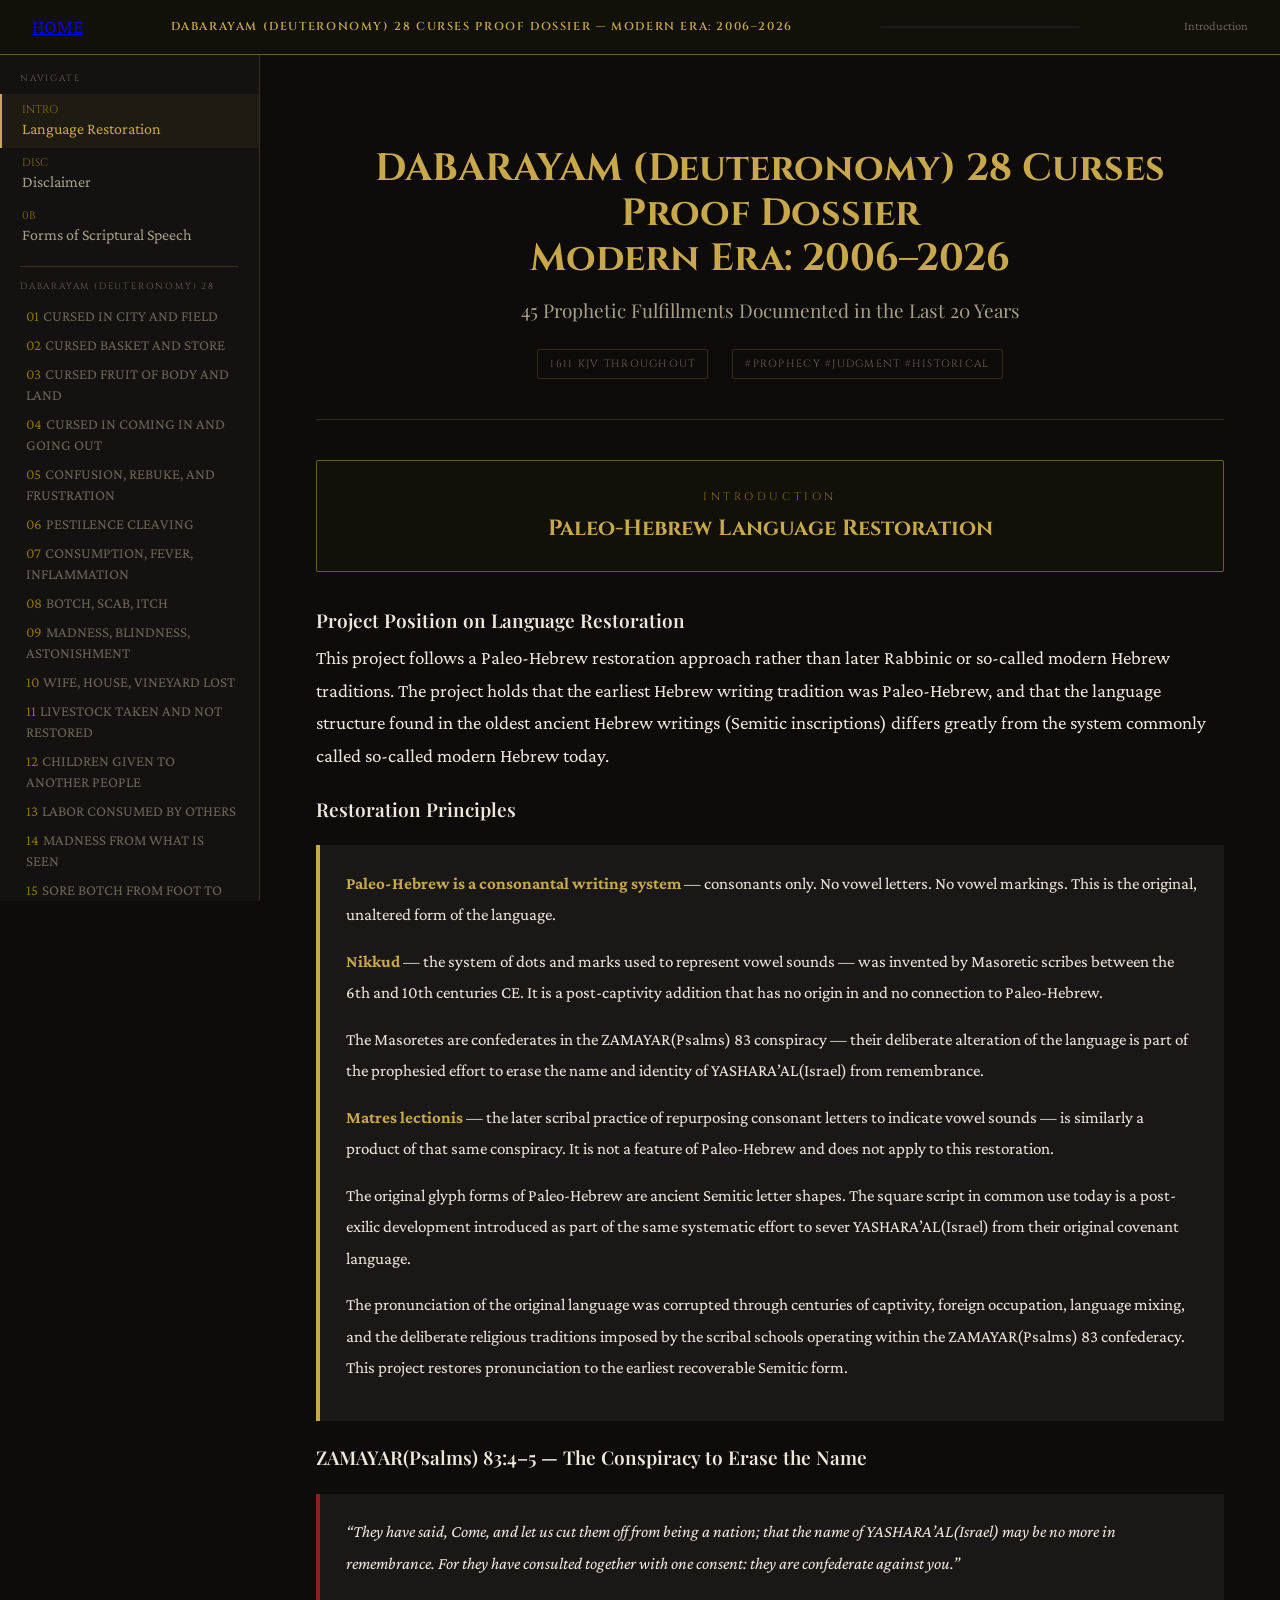
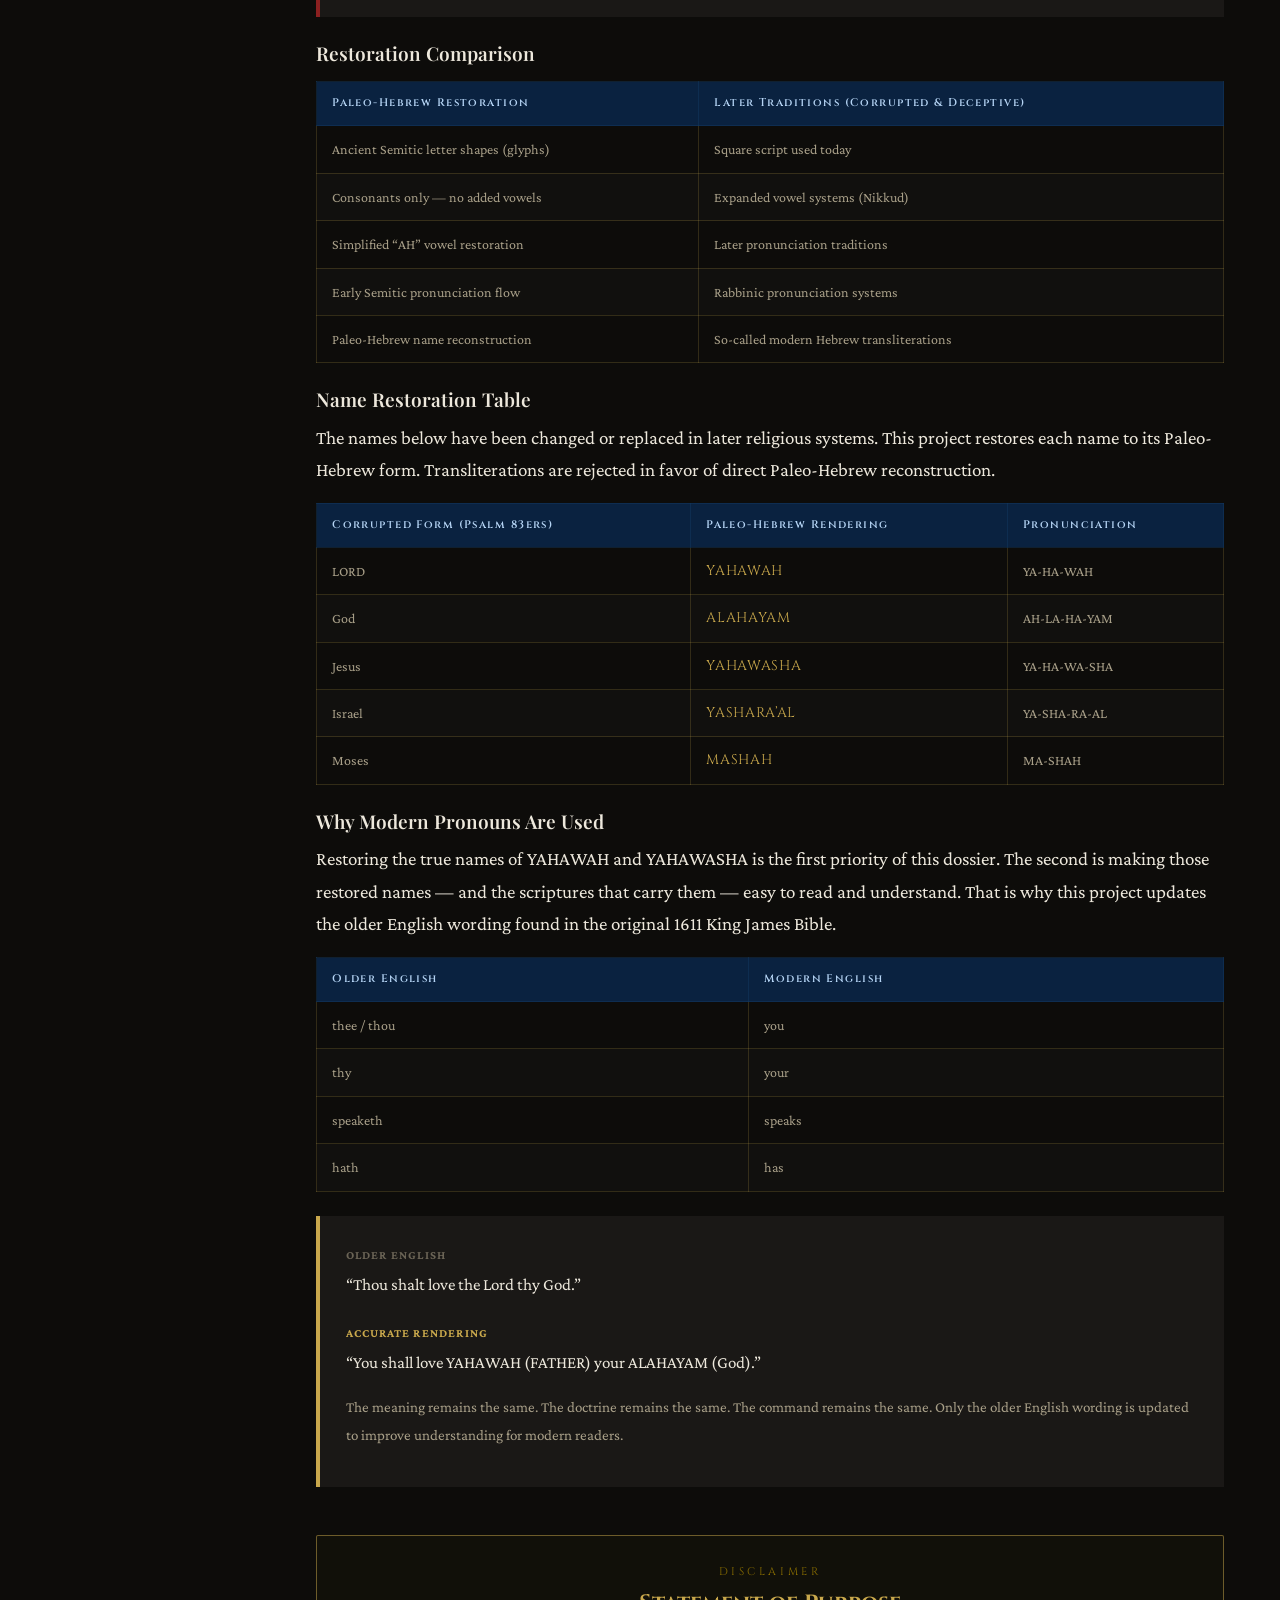
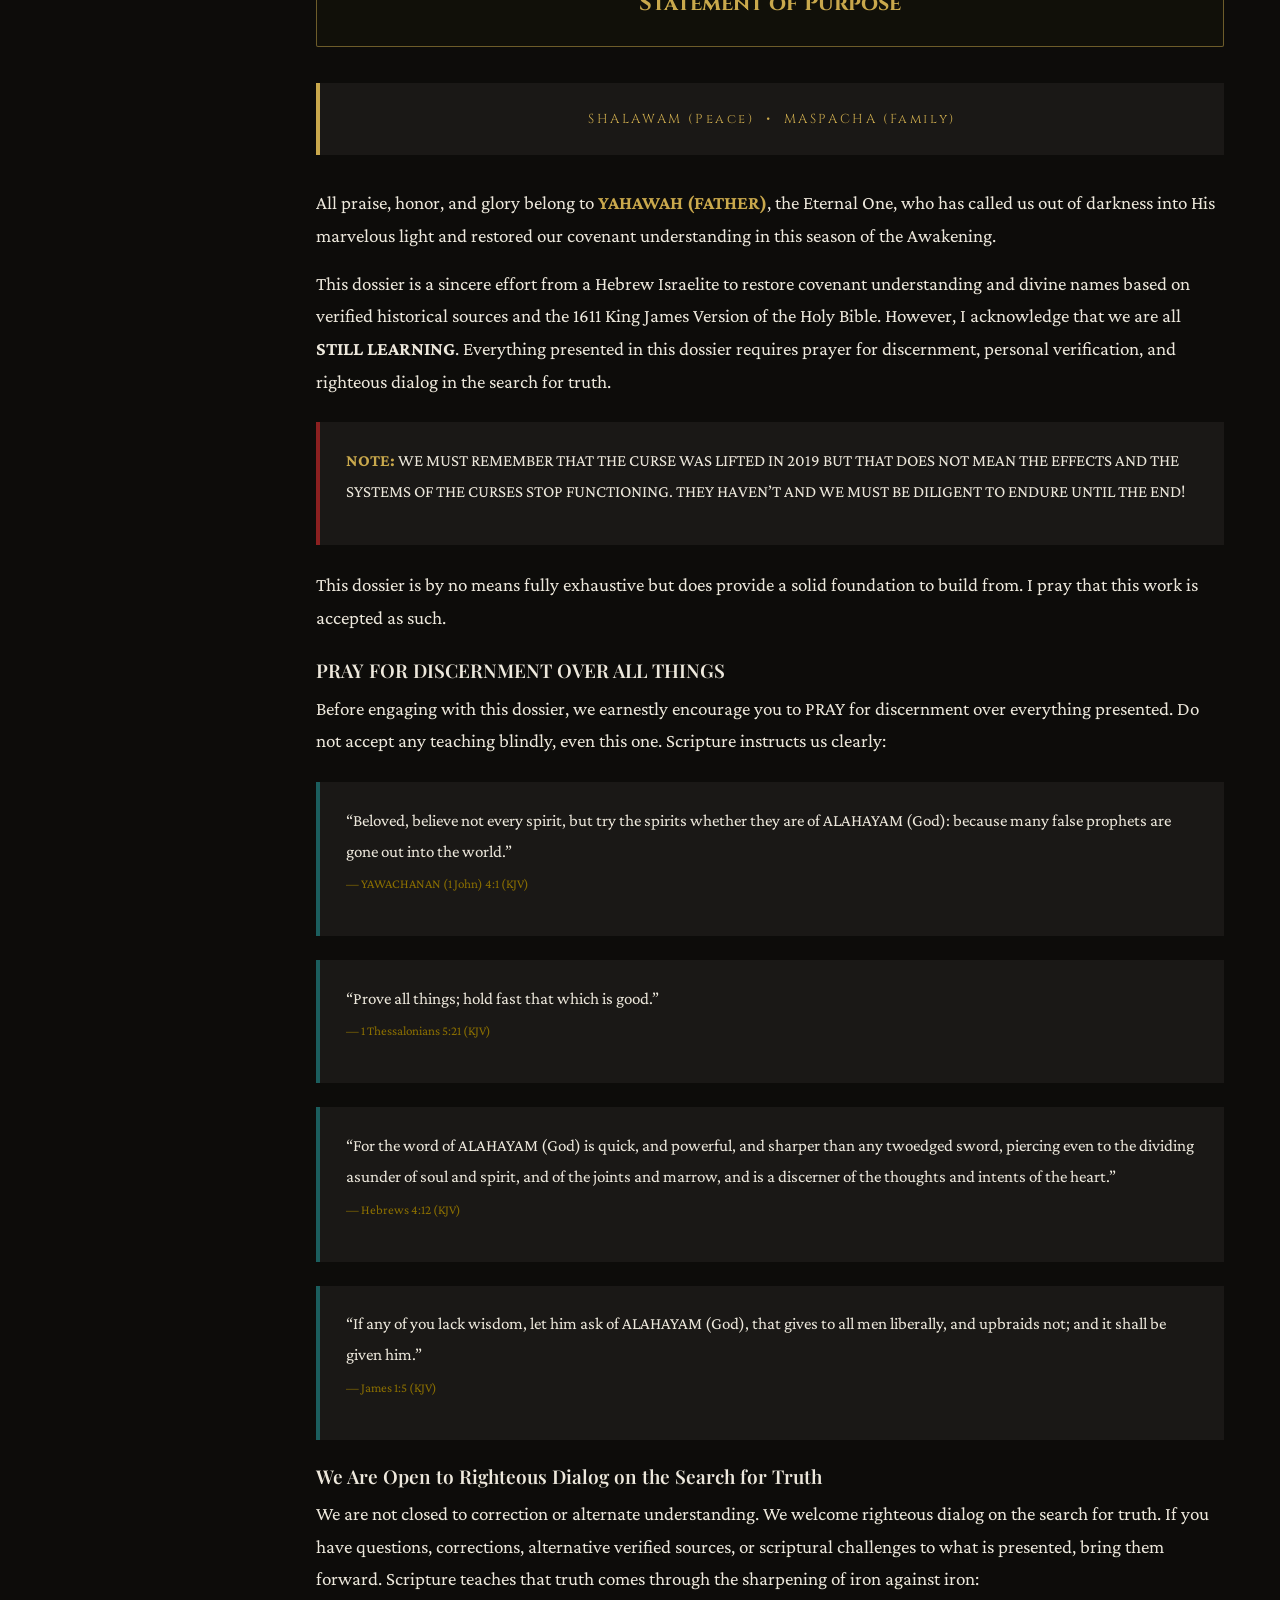
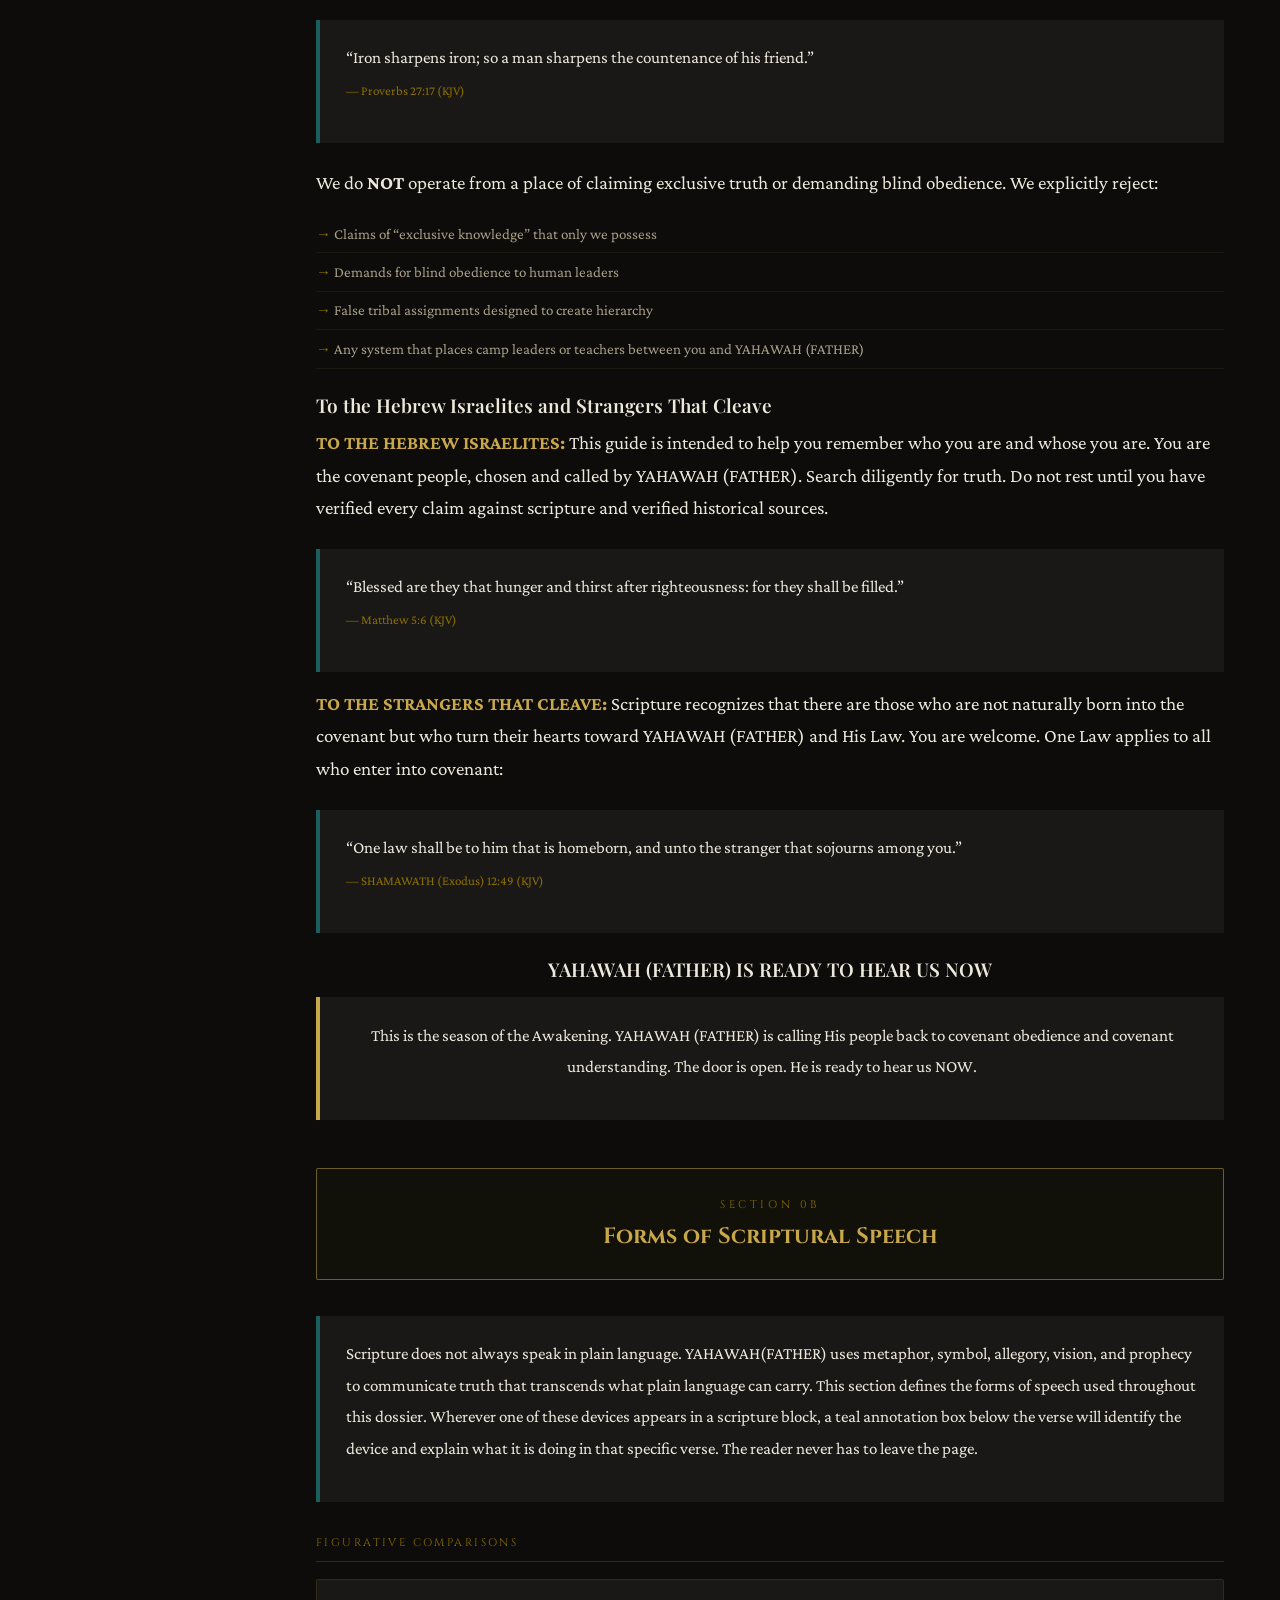
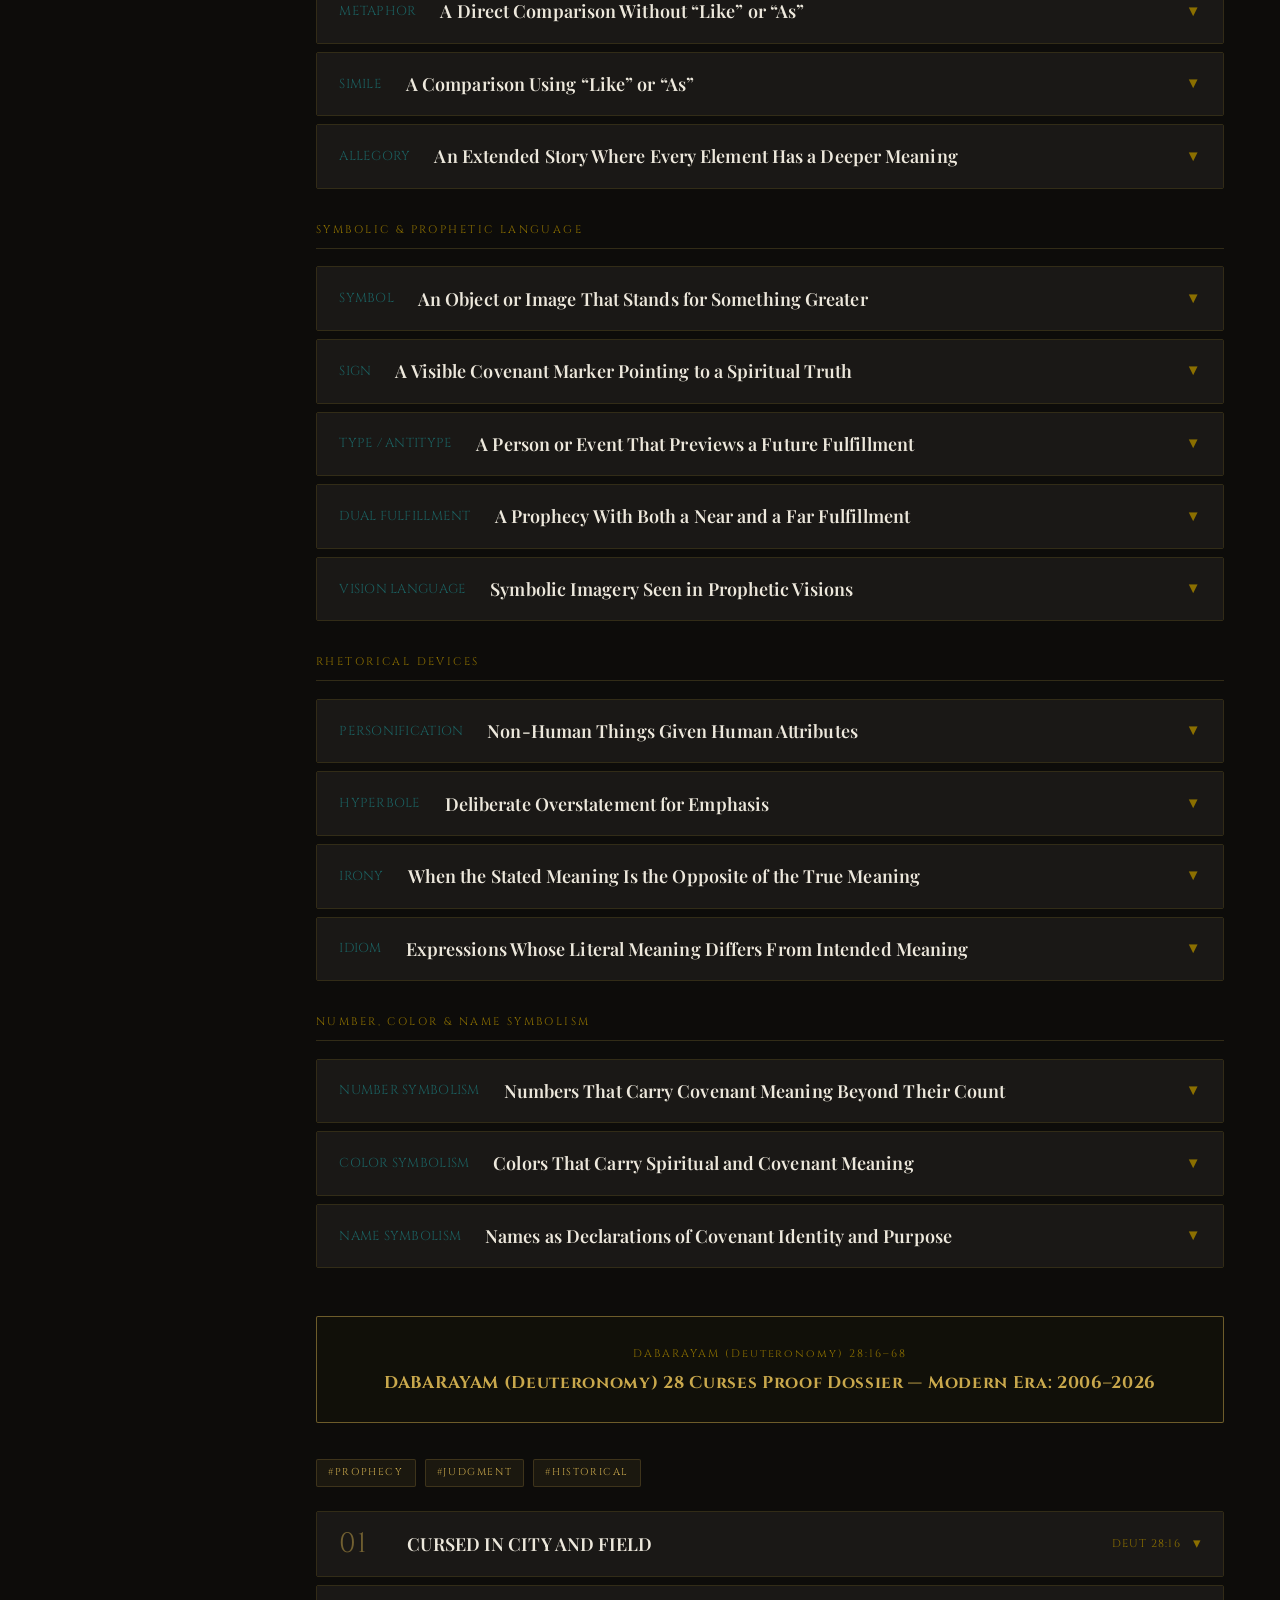
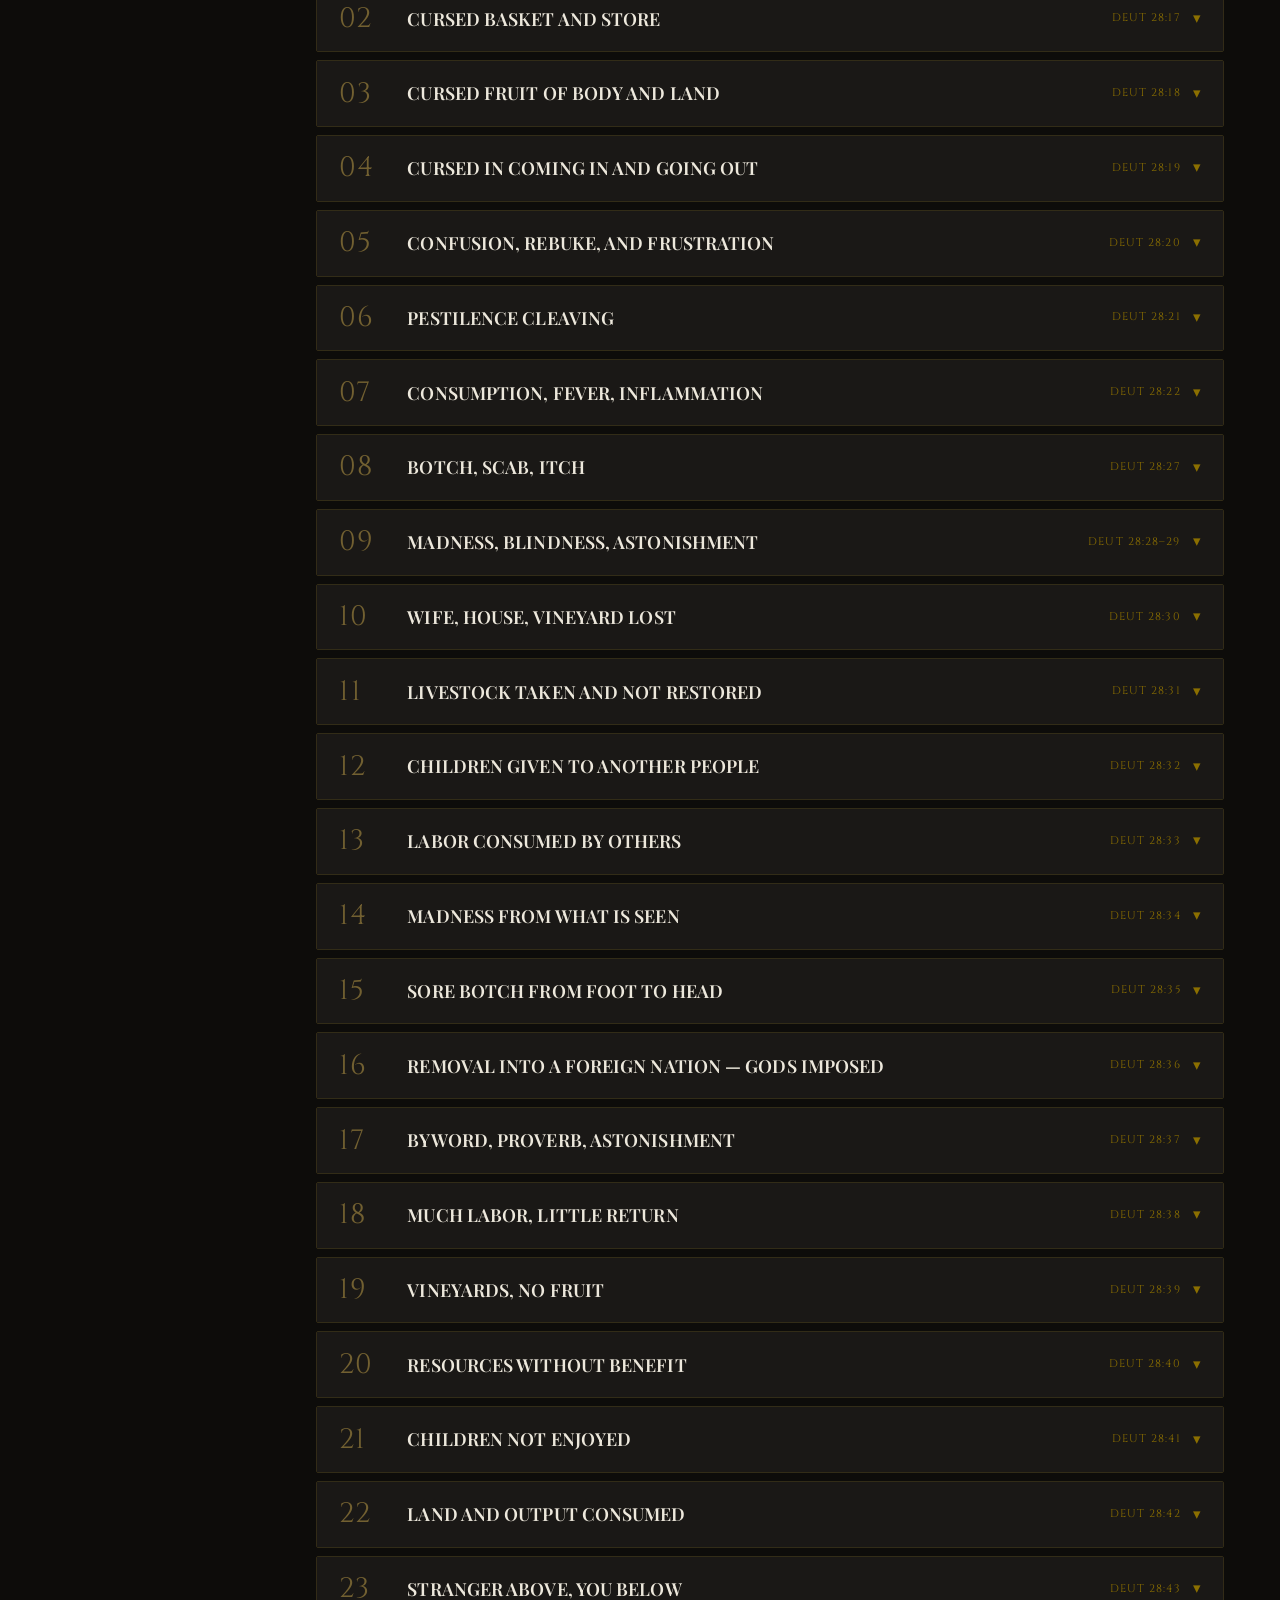
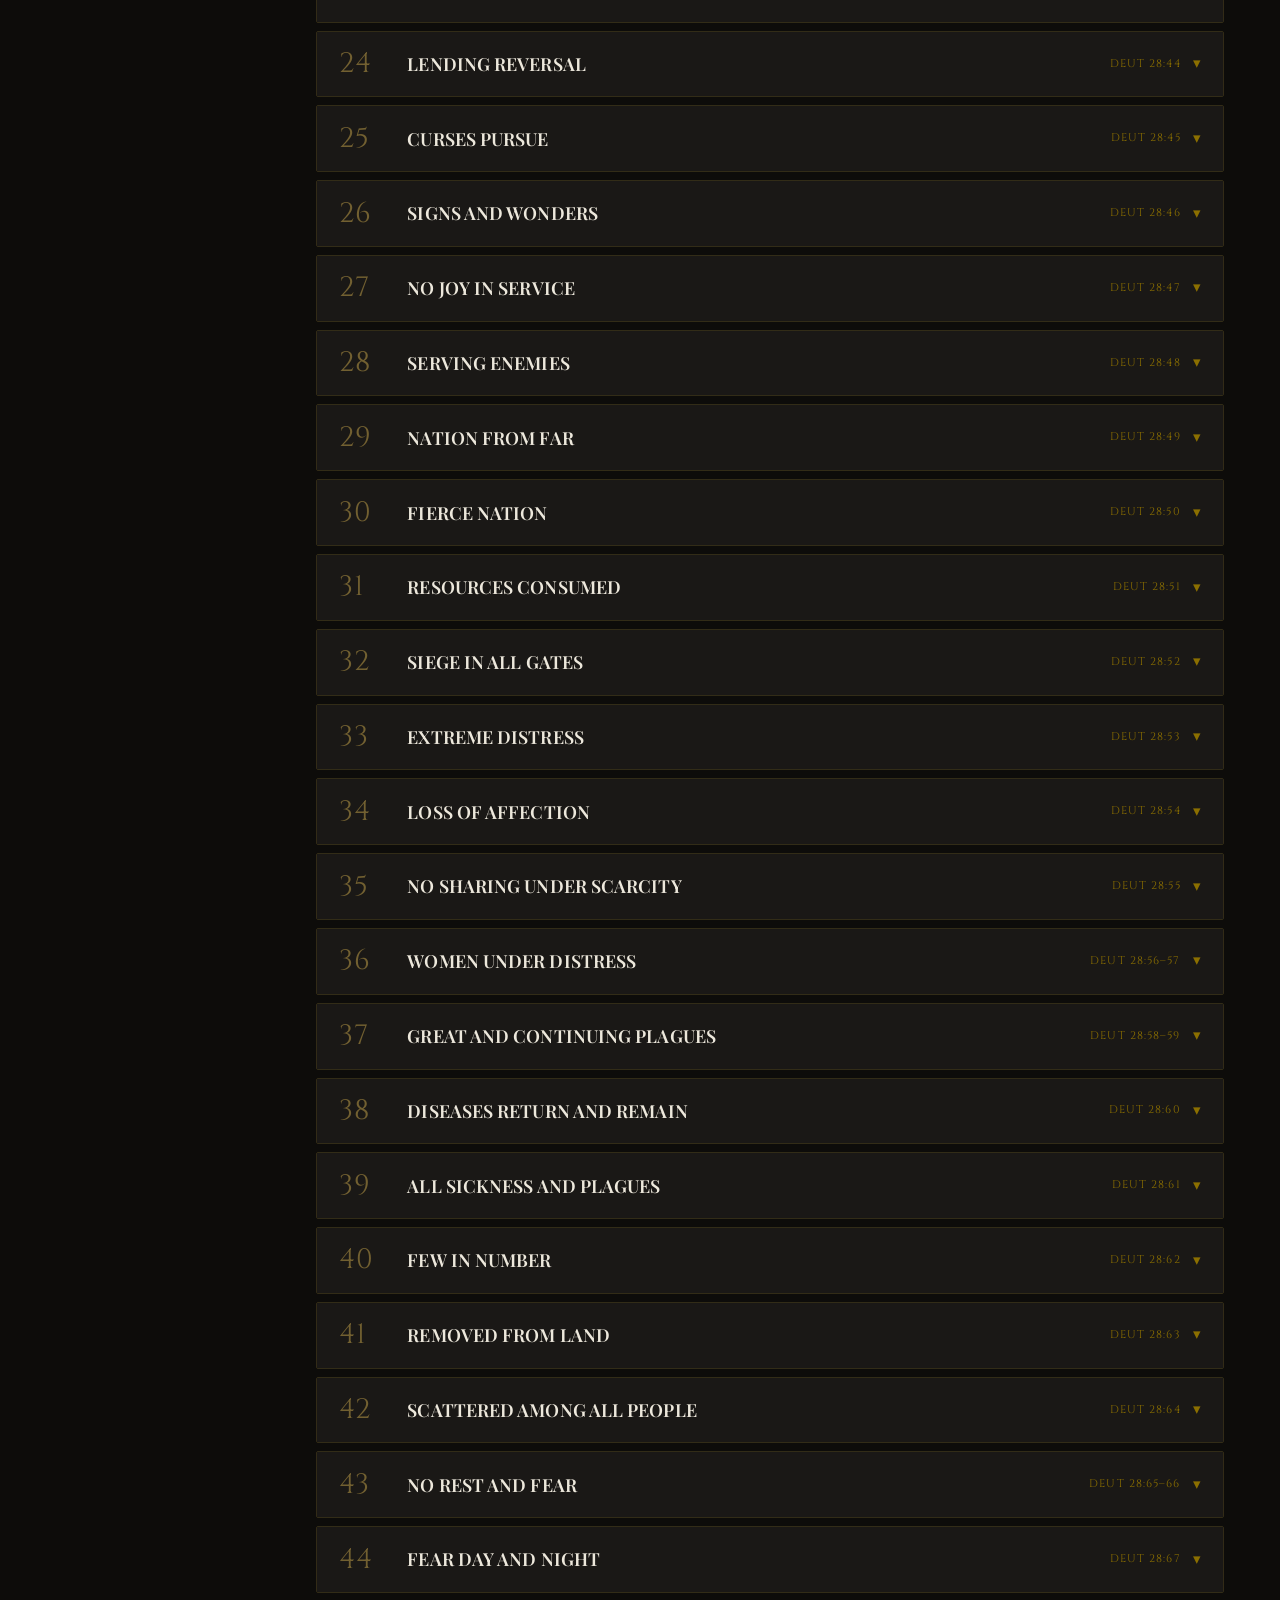
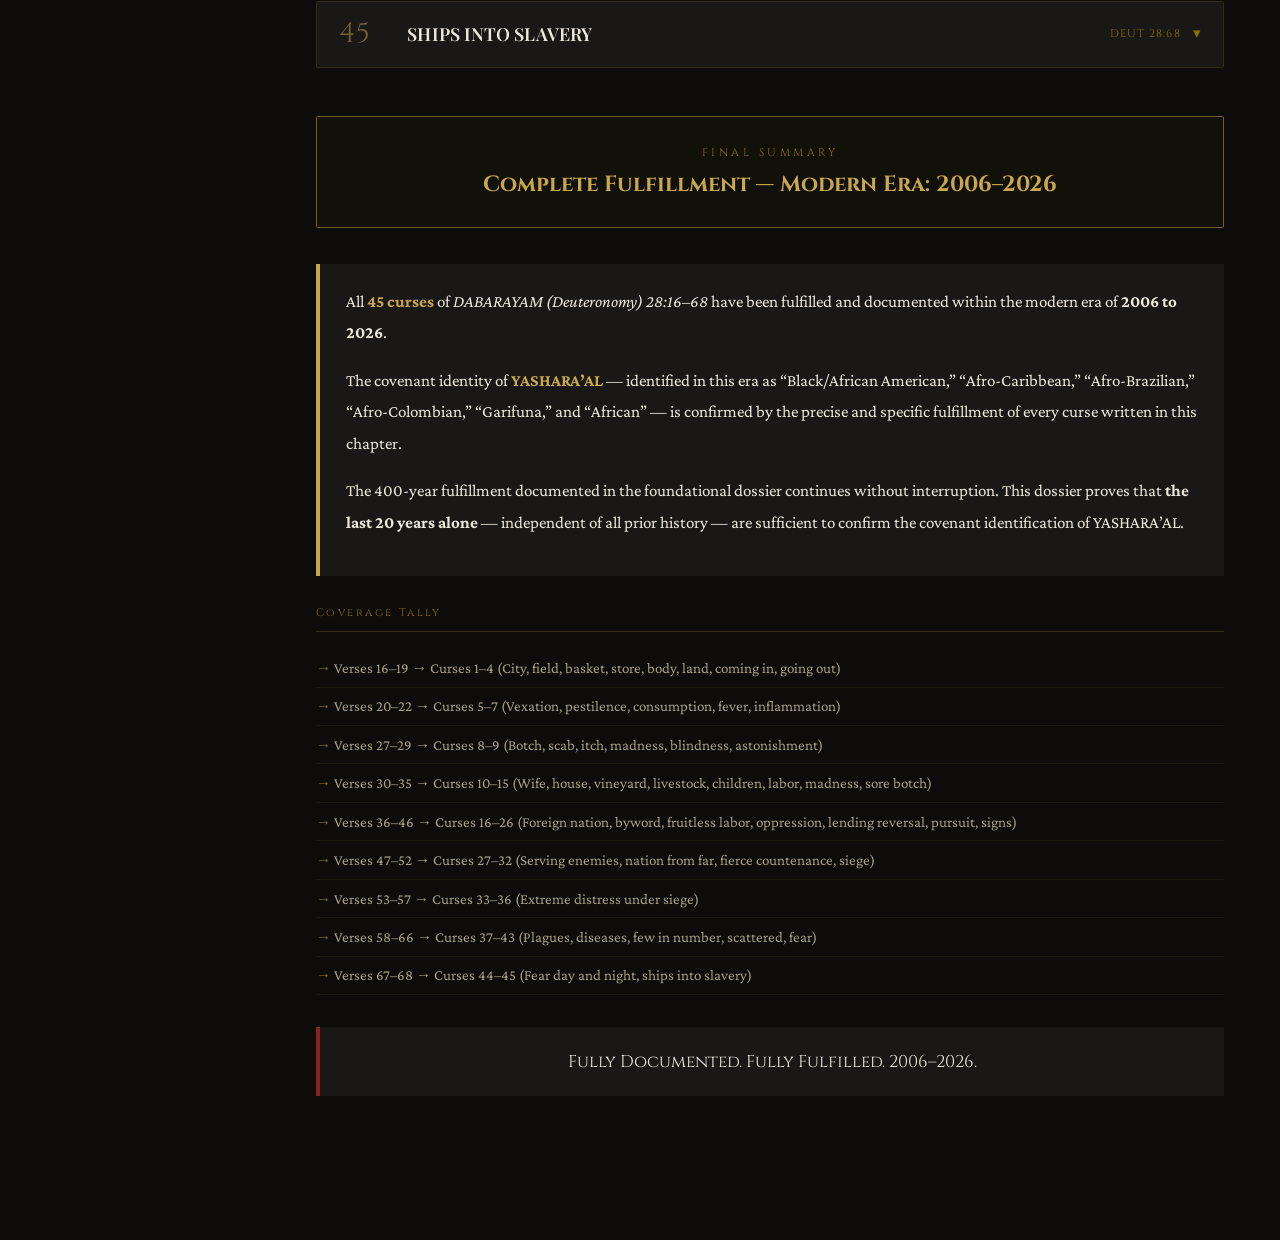
==== commit ae66e540: "Update DABARAYAM (Deuteronomy) 28 Curses Proof 2006_2026.html" ====
--- a/dossiers/DABARAYAM (Deuteronomy) 28 Curses Proof 2006_2026.html
+++ b/dossiers/DABARAYAM (Deuteronomy) 28 Curses Proof 2006_2026.html
@@ -221,9 +221,31 @@
 <body>
 <header class="site-header">
   <div class="site-header-inner">
-    <span class="site-title">DABARAYAM (DEUTERONOMY) 28 CURSES PROOF DOSSIER &mdash; MODERN ERA: 2006&ndash;2026</span>
-    <div class="progress-bar-wrap"><div class="progress-bar-fill" id="progressFill"></div></div>
-    <span class="section-indicator" id="sectionIndicator">Introduction</span>
+
+    <a href="../index.html"
+       class="home-link">
+
+       HOME
+
+    </a>
+
+    <span class="site-title">
+      DABARAYAM (DEUTERONOMY) 28 CURSES PROOF DOSSIER — MODERN ERA: 2006–2026
+    </span>
+
+    <div class="progress-bar-wrap">
+      <div class="progress-bar-fill"
+           id="progressFill">
+      </div>
+    </div>
+
+    <span class="section-indicator"
+          id="sectionIndicator">
+
+          Introduction
+
+    </span>
+
   </div>
 </header>
 <div class="layout">
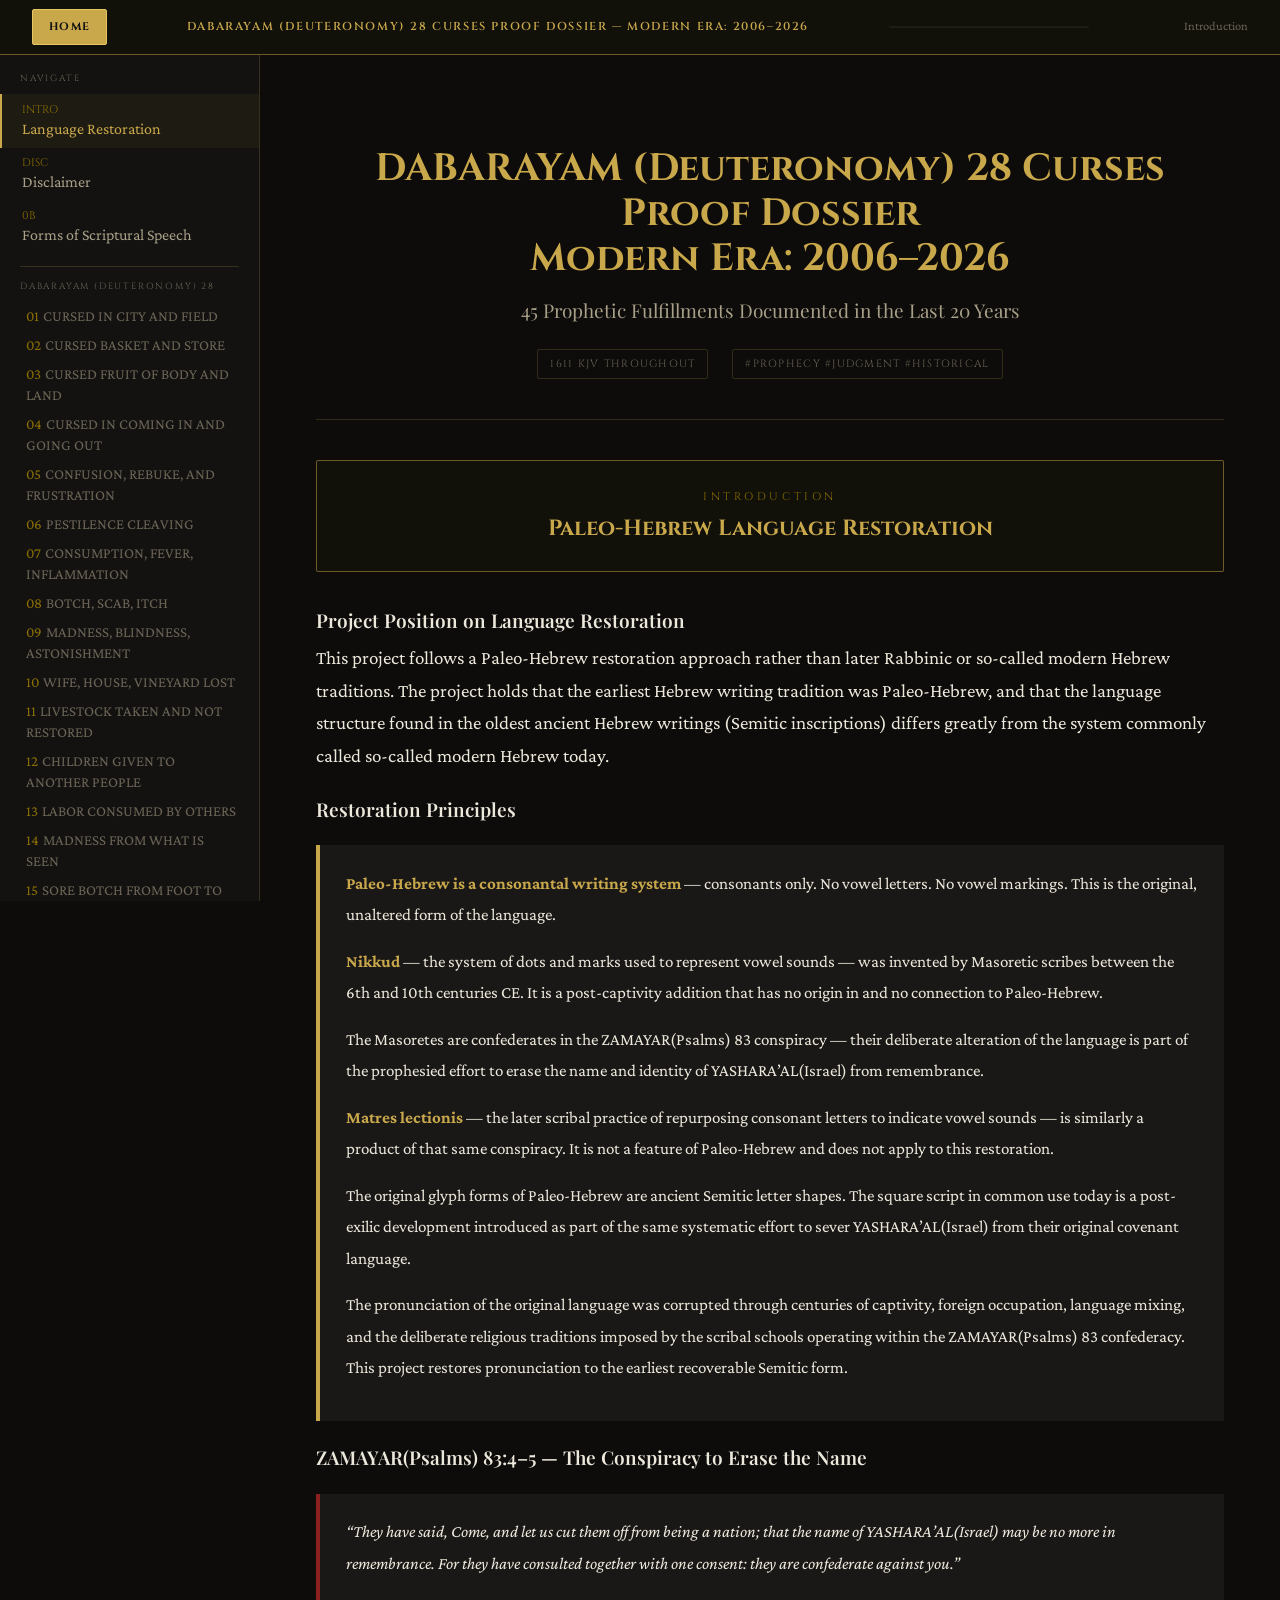
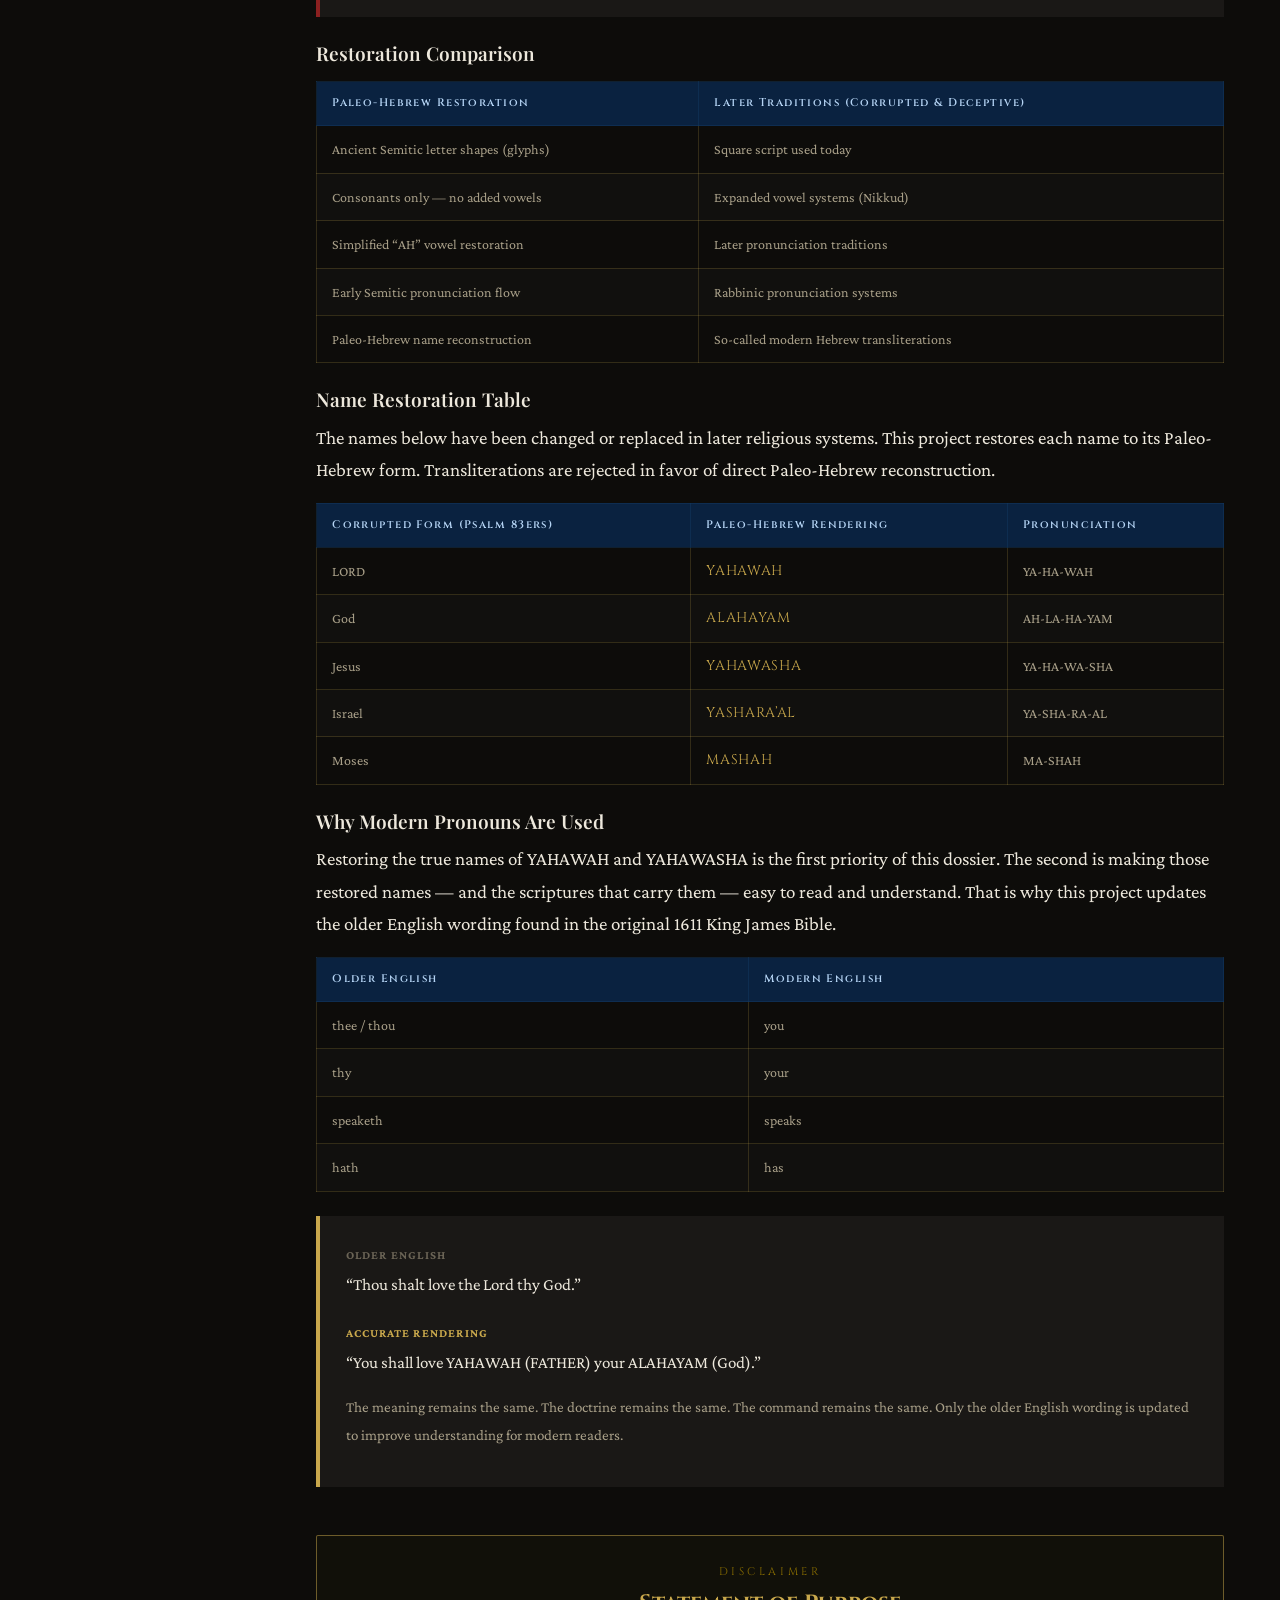
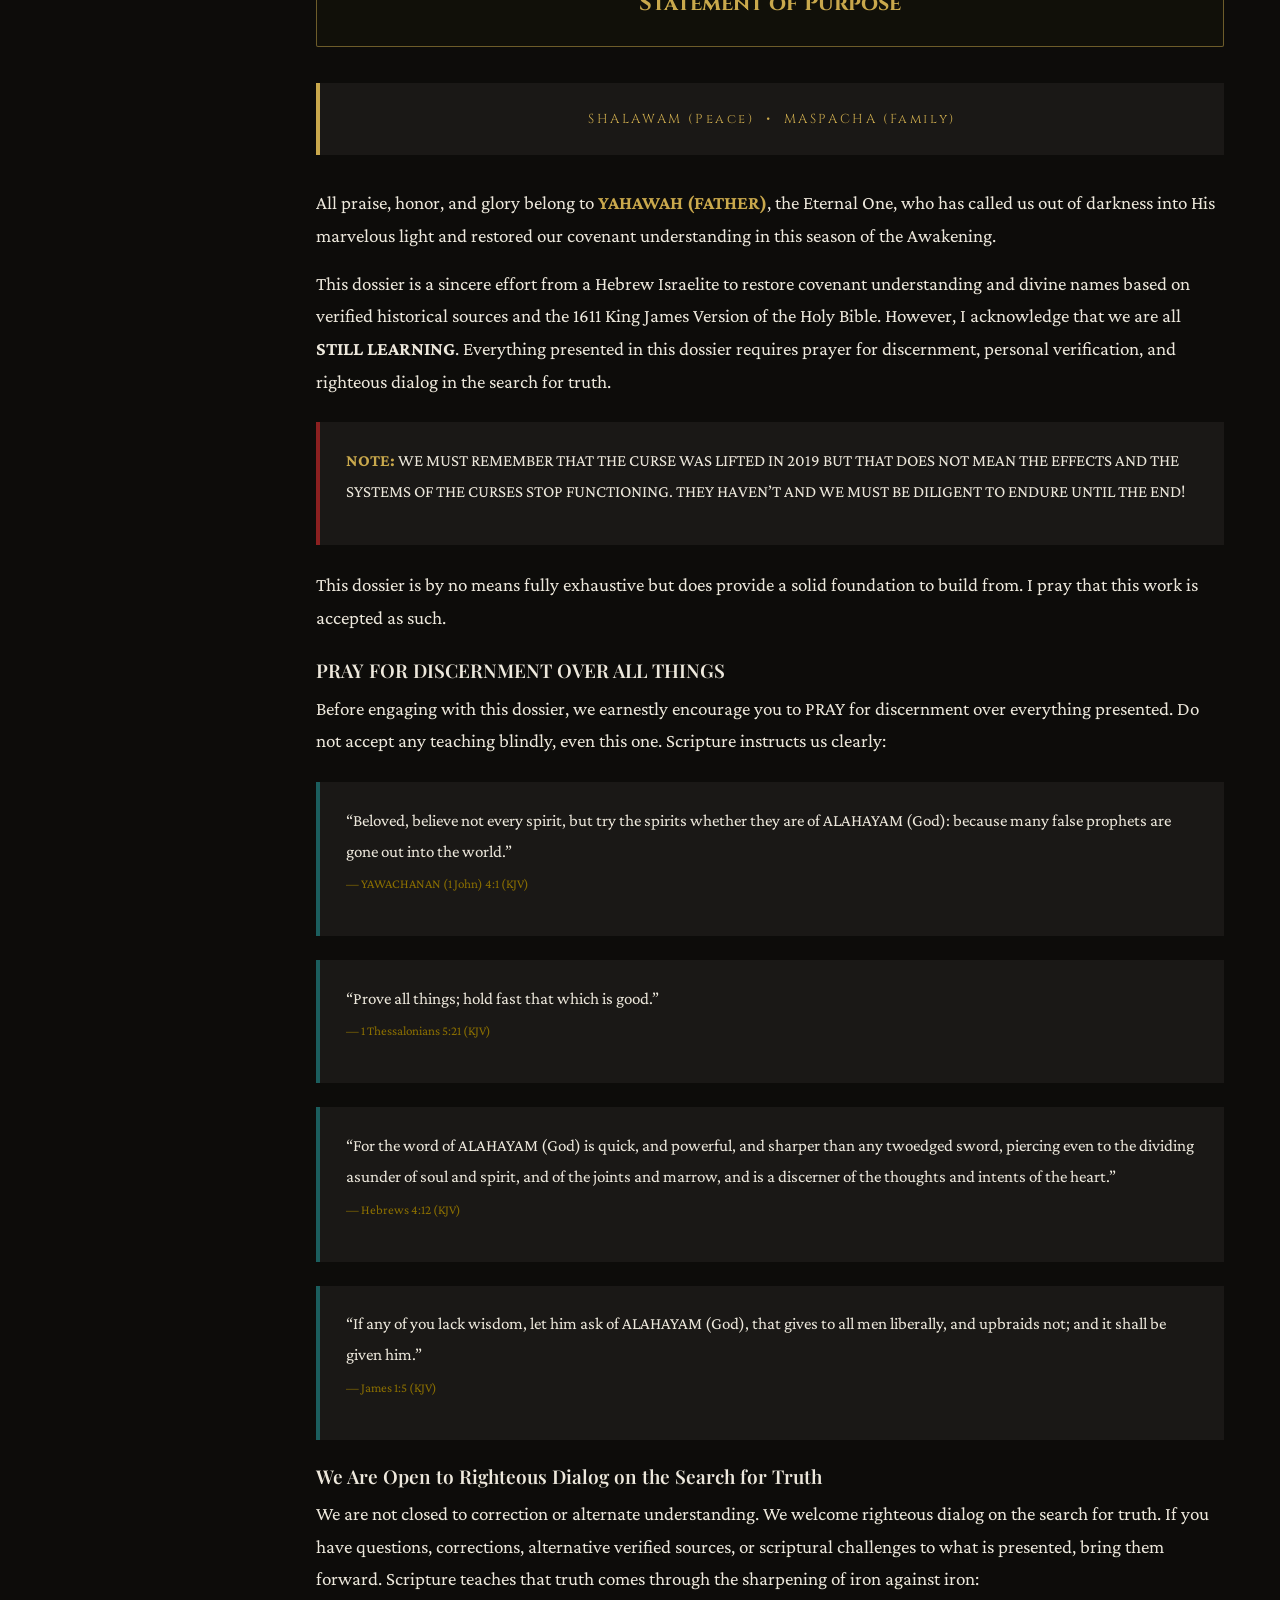
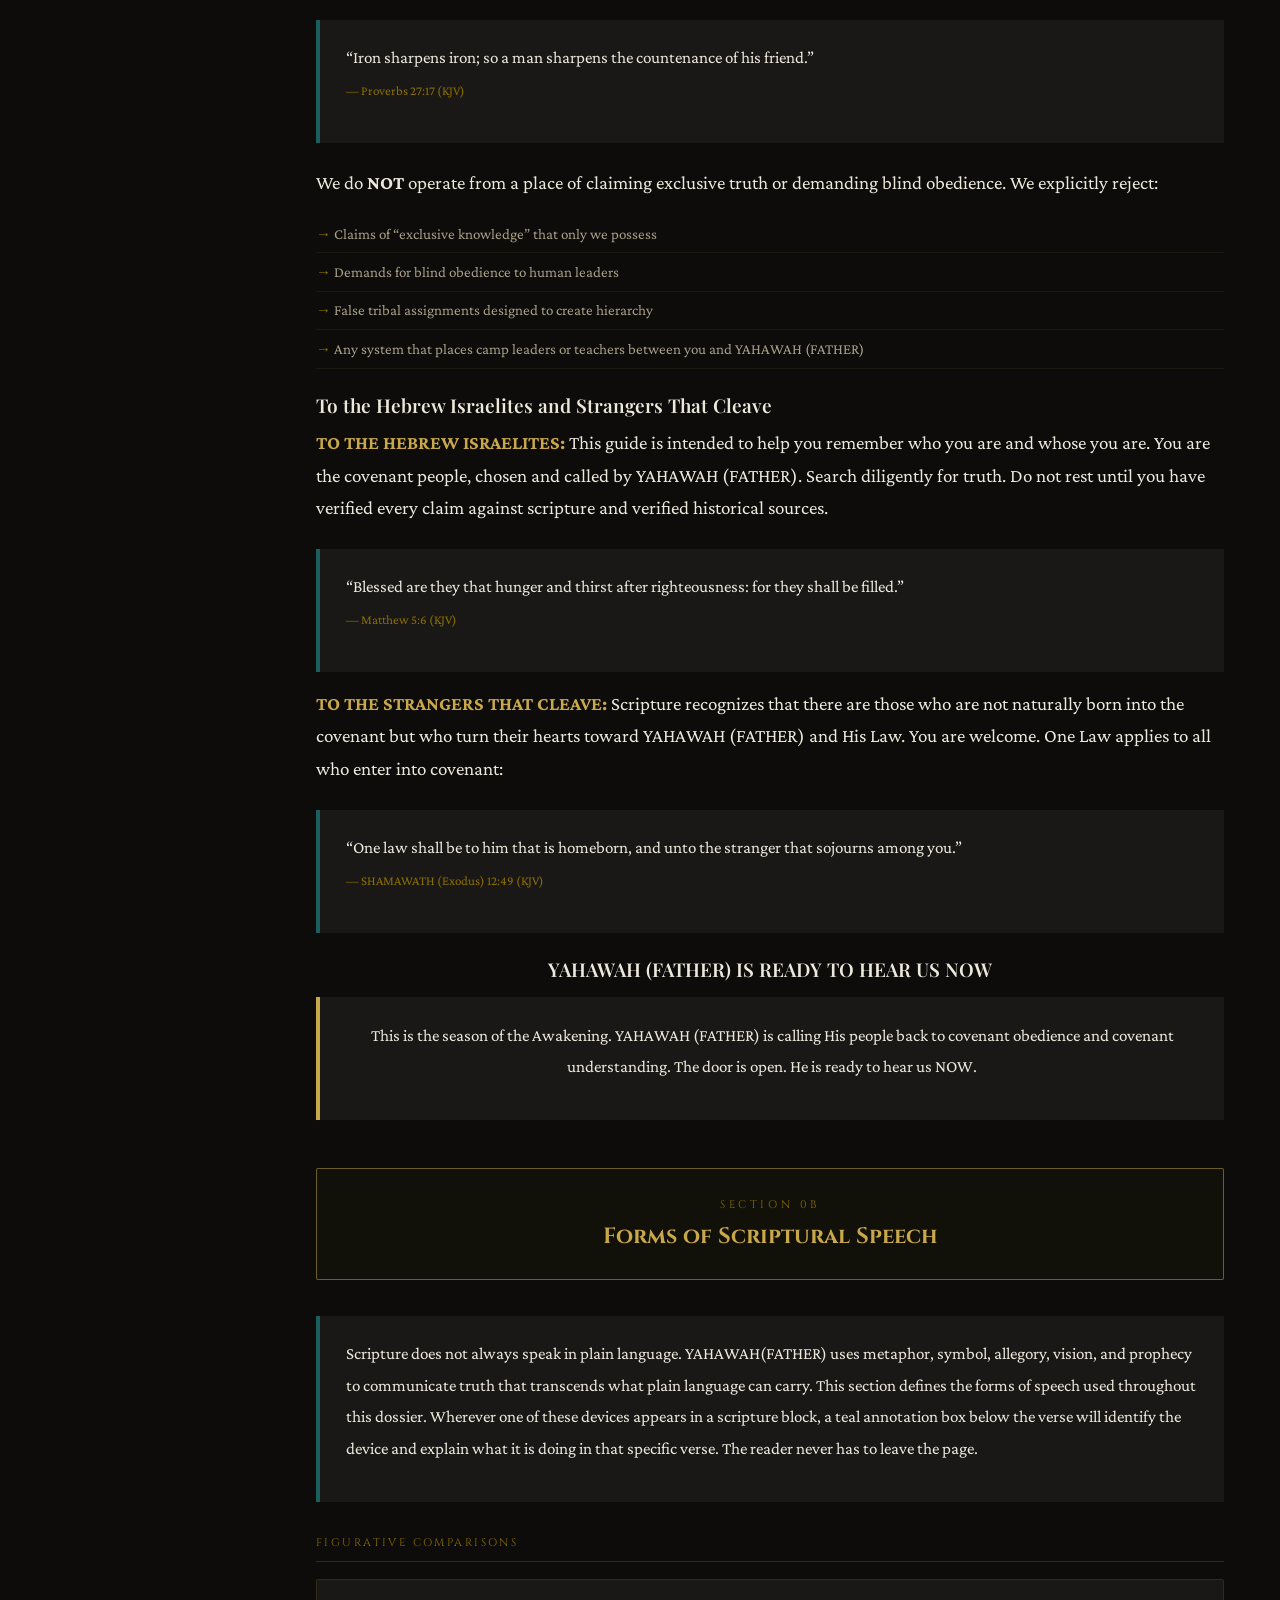
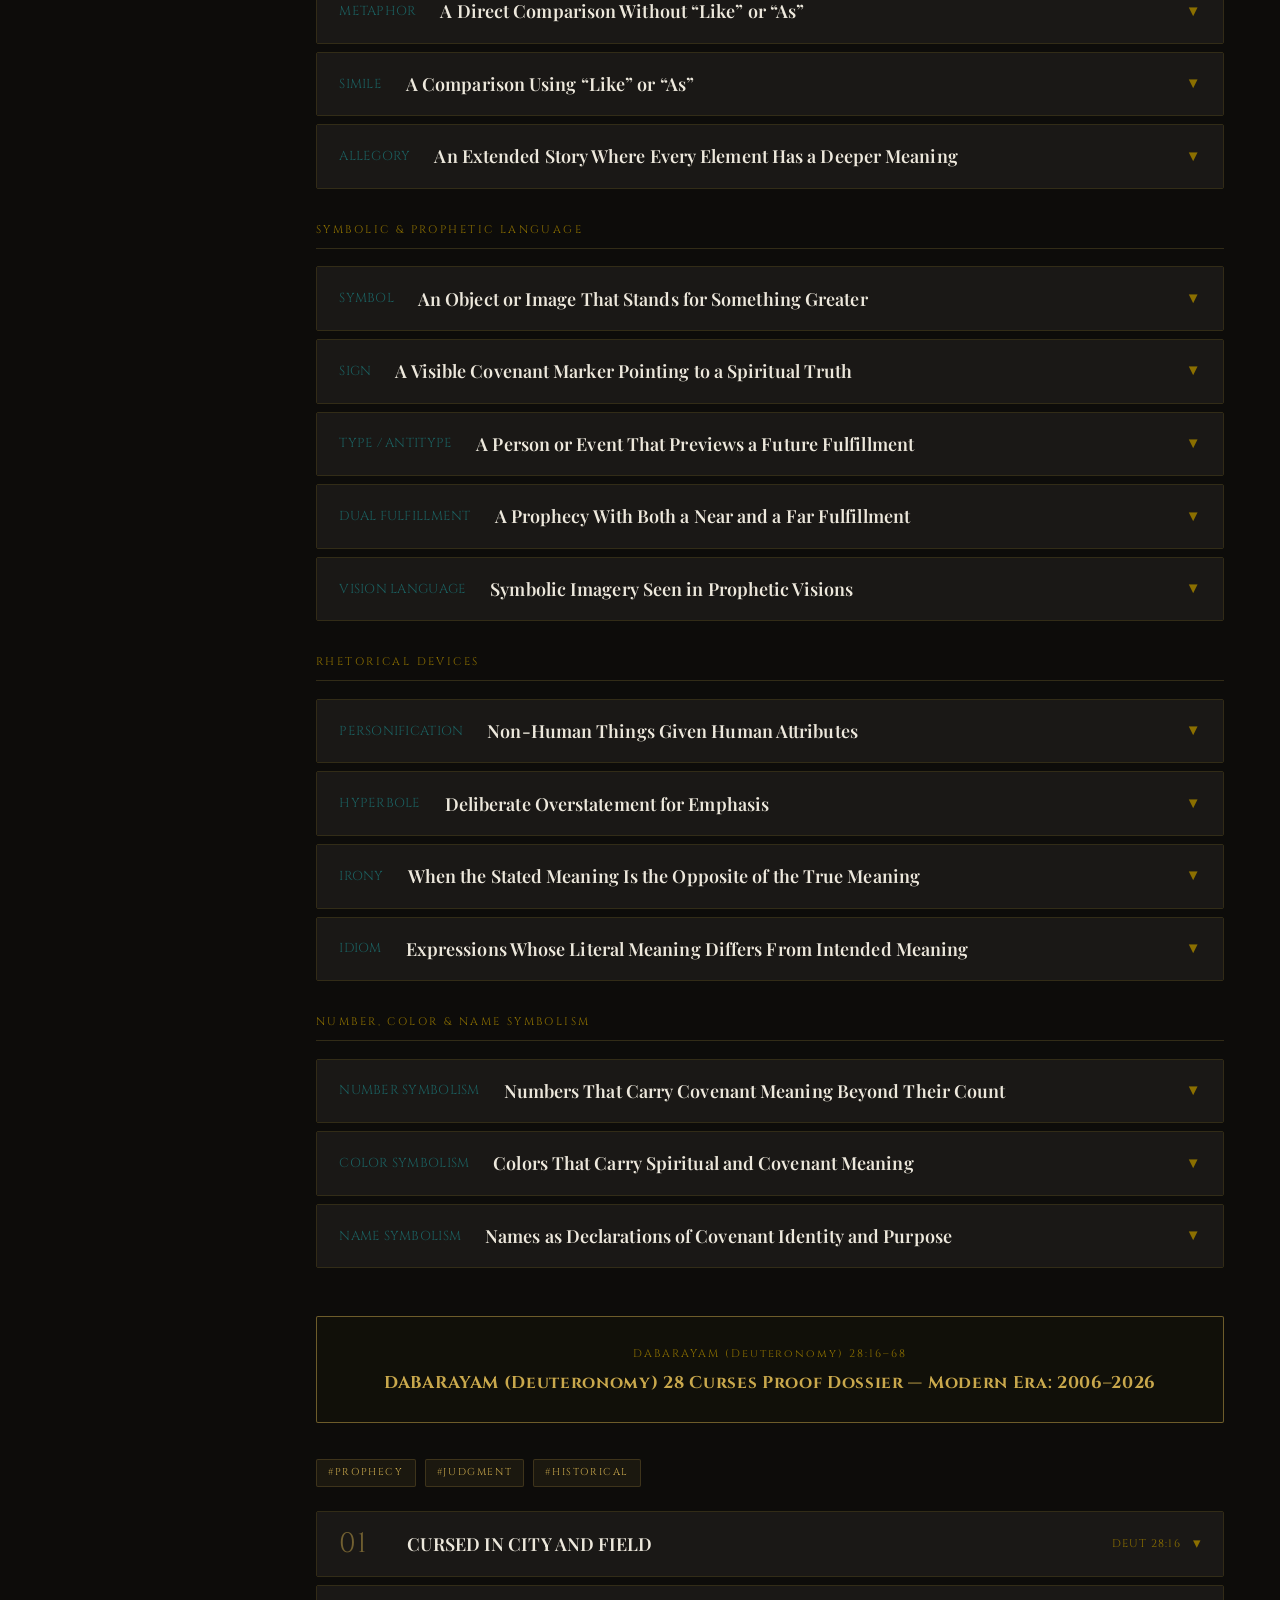
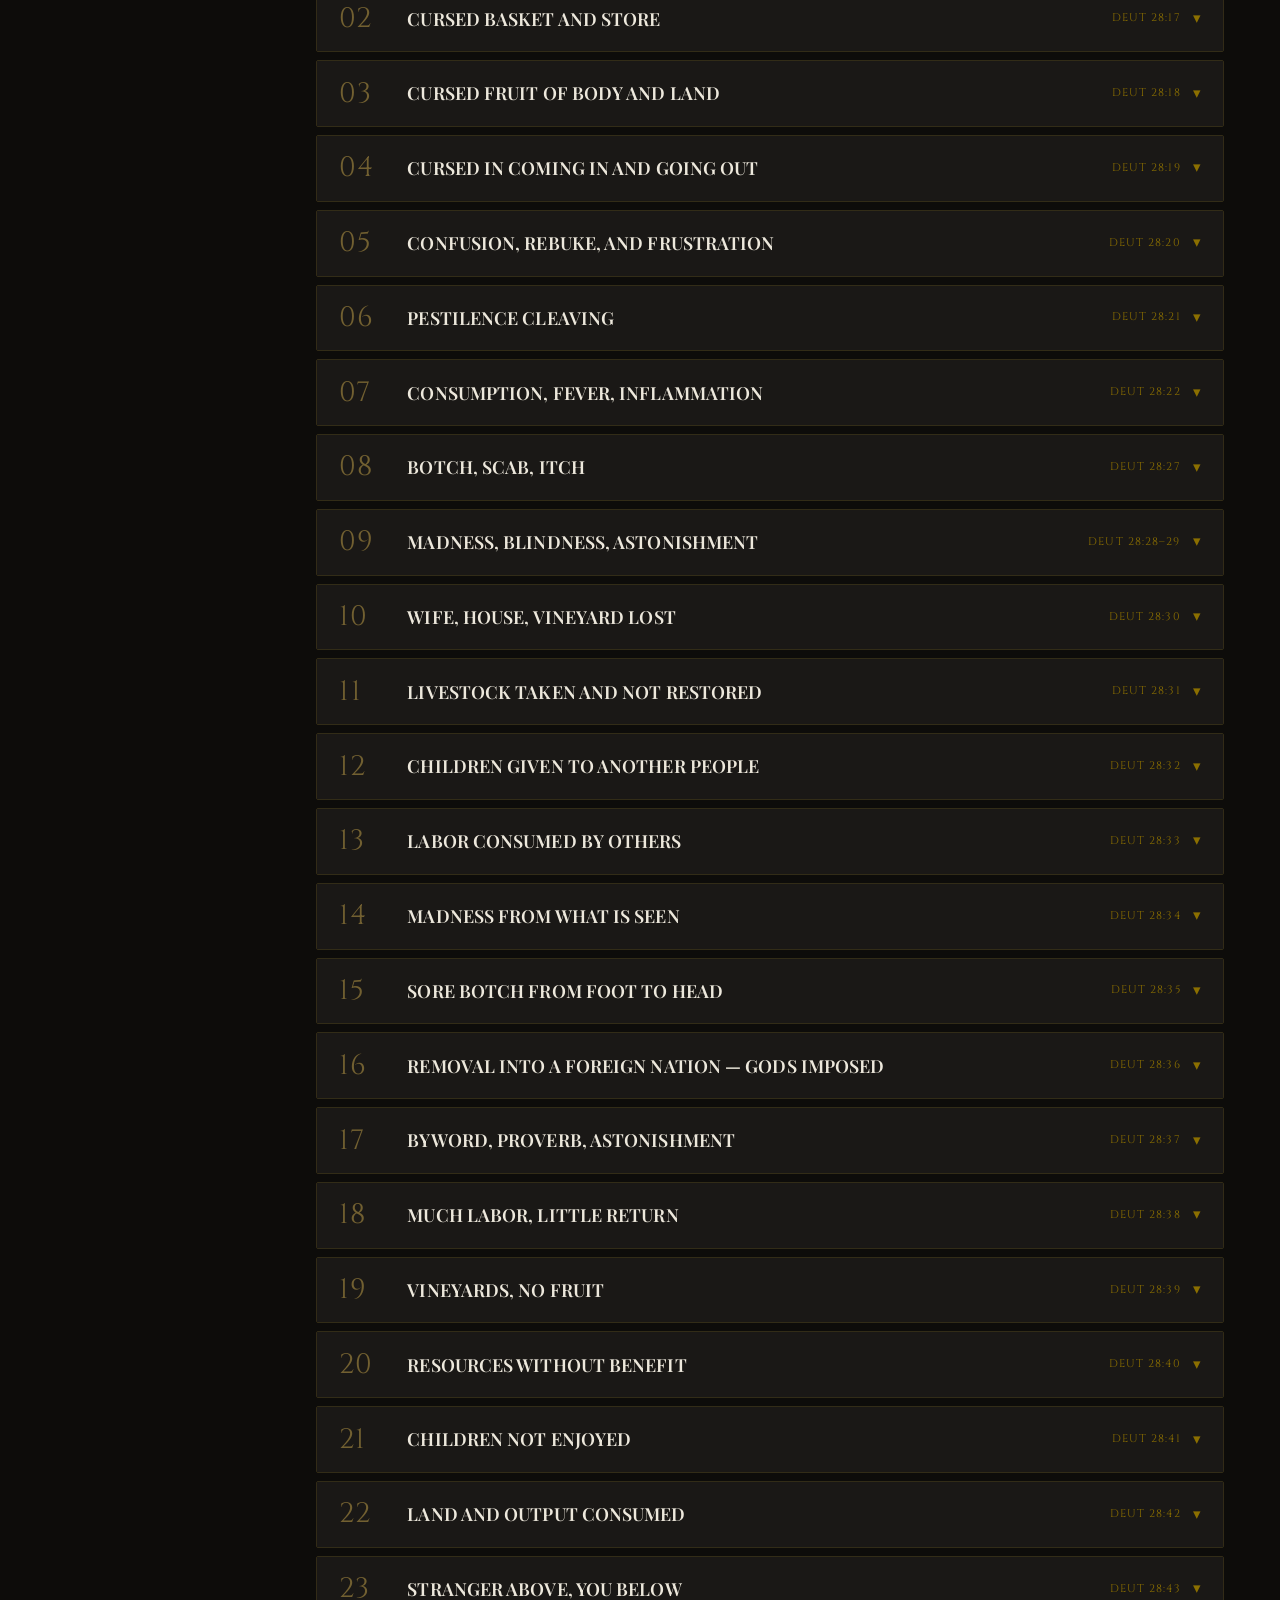
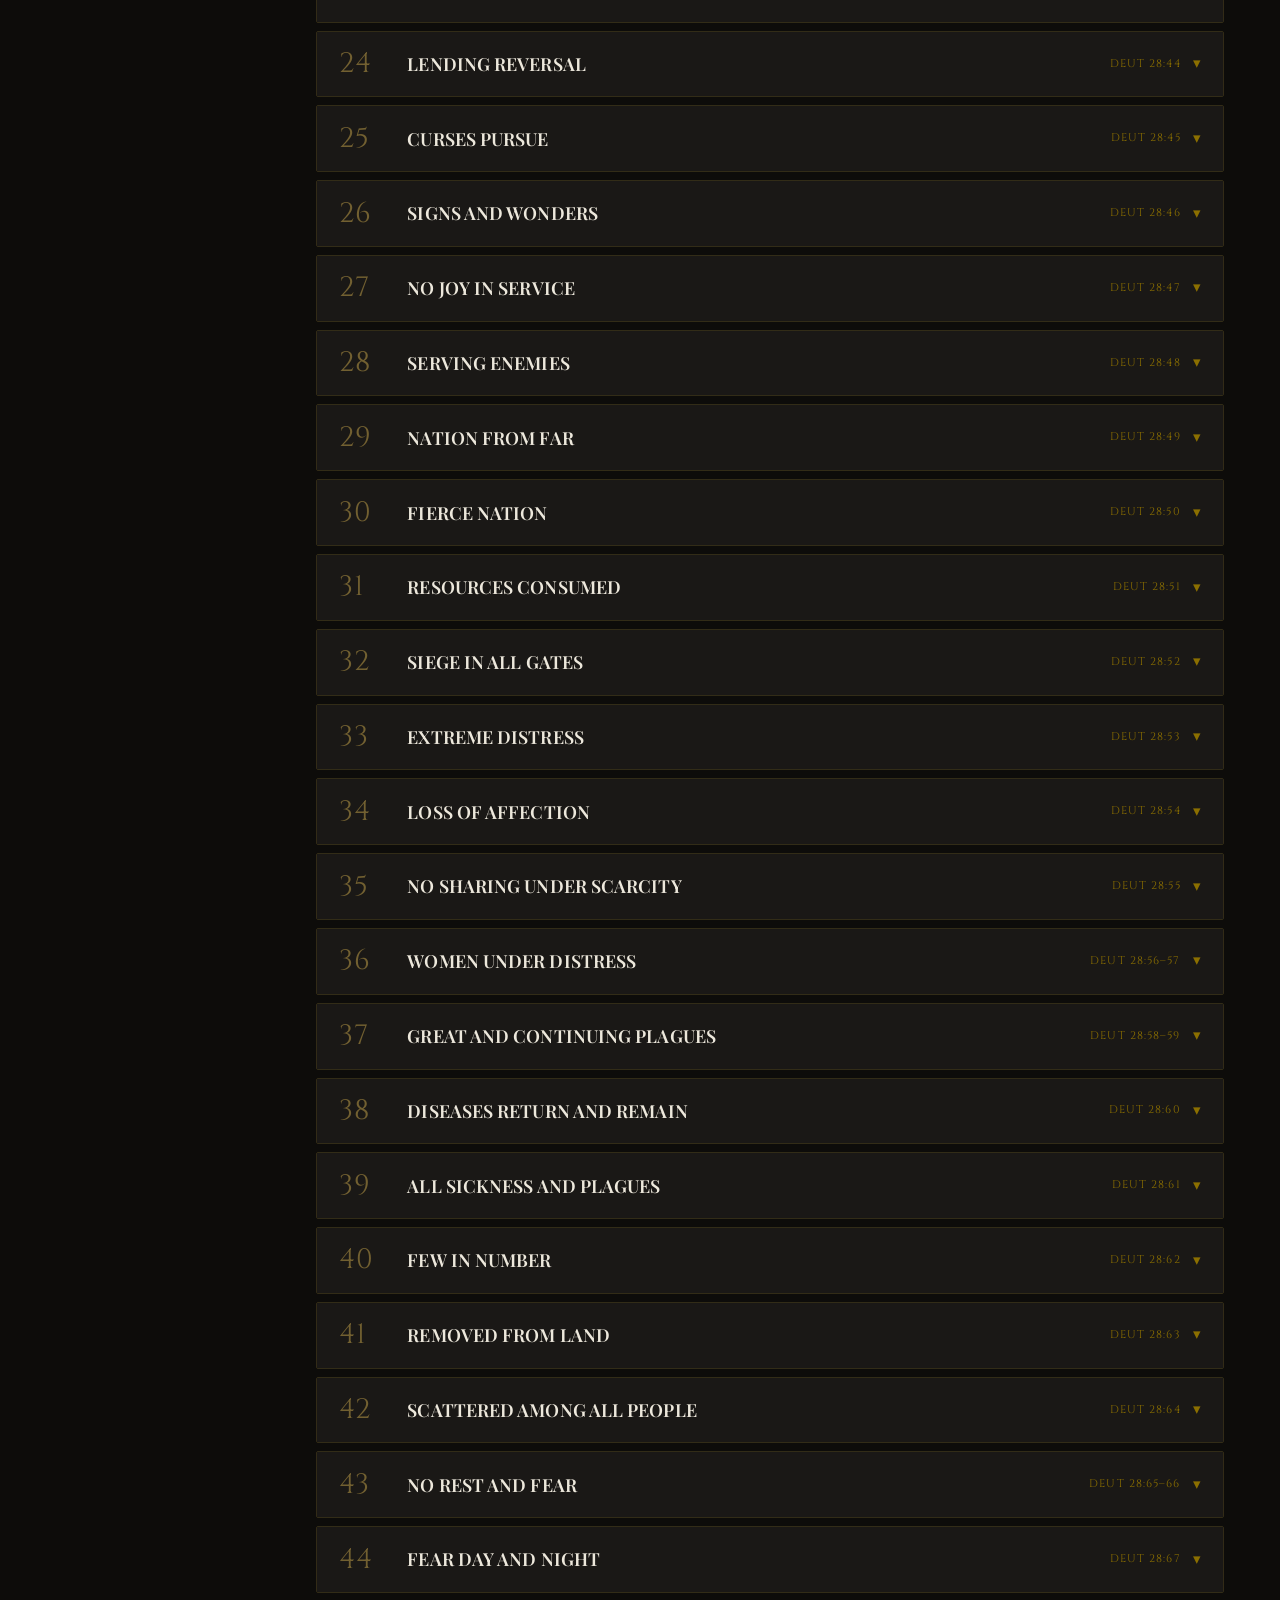
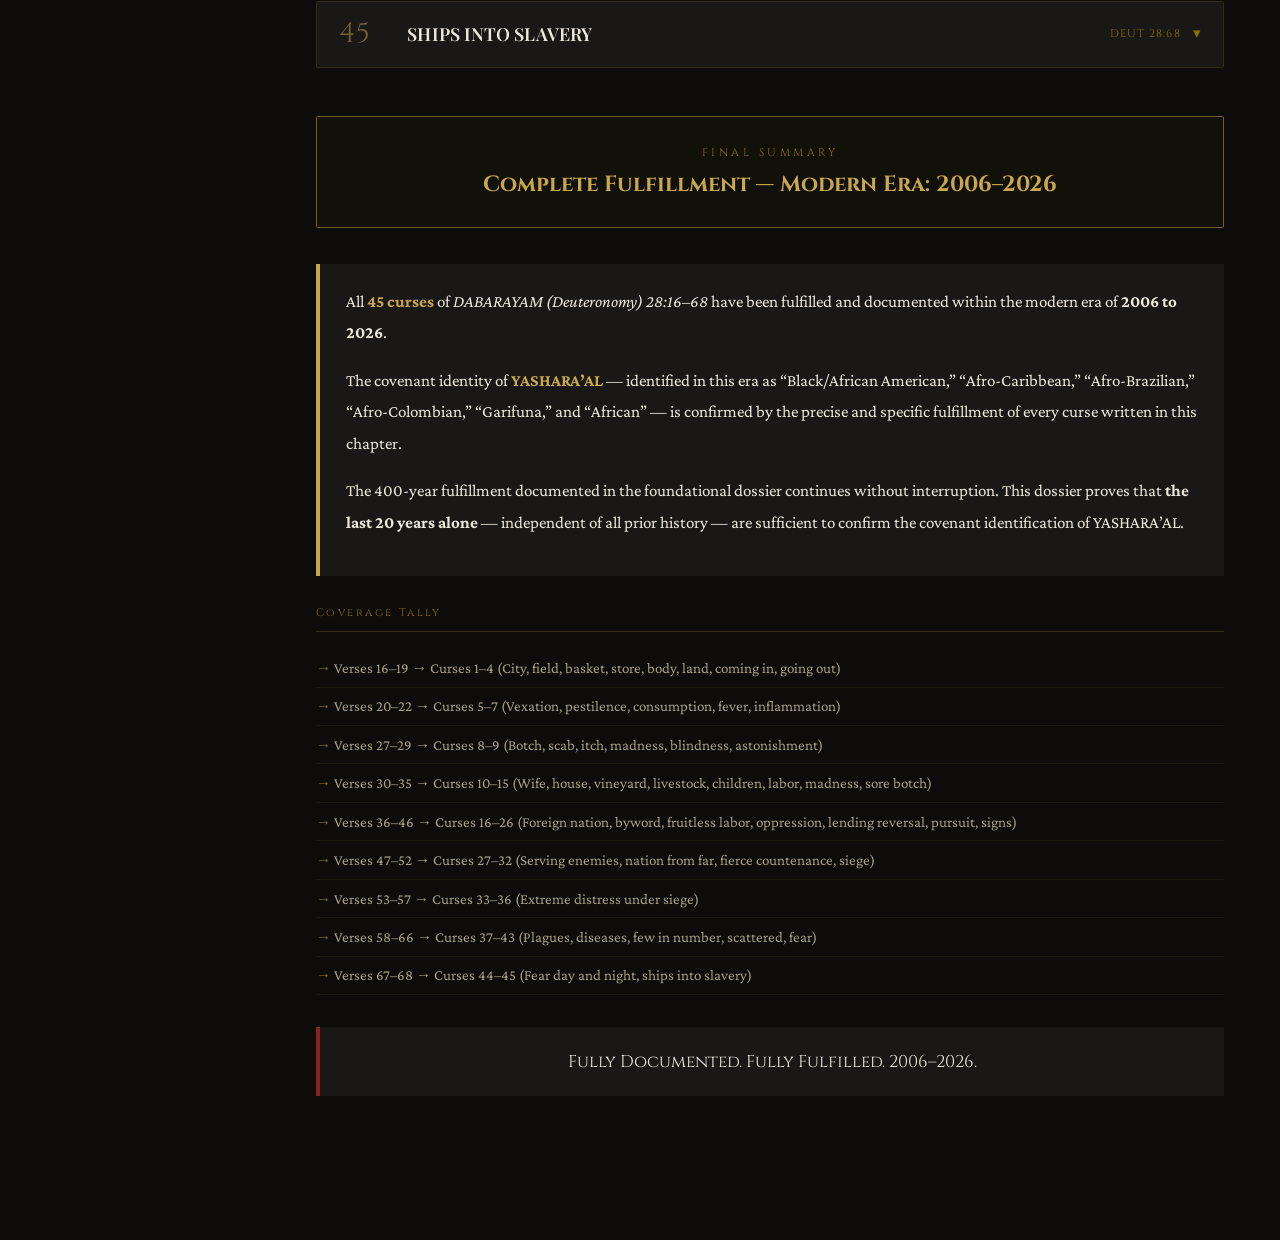
==== commit 31235efa: "Updated Home button Updated Home button theme to match main theme" ====
--- a/dossiers/DABARAYAM (Deuteronomy) 28 Curses Proof 2006_2026.html
+++ b/dossiers/DABARAYAM (Deuteronomy) 28 Curses Proof 2006_2026.html
@@ -216,6 +216,29 @@
 @media (min-width: 1100px) {
   .main { padding: 2.75rem 3.5rem 6rem; }
 }
+
+.home-link{
+display:inline-flex;
+align-items:center;
+justify-content:center;
+padding:0.45rem 1rem;
+background:var(--gold);
+color:#111 !important;
+text-decoration:none;
+font-family:'Cinzel',serif;
+font-size:11px;
+font-weight:700;
+letter-spacing:0.12em;
+border:1px solid var(--gold-bright);
+border-radius:2px;
+transition:all .2s ease;
+white-space:nowrap;
+}
+.home-link:hover{
+background:var(--gold-bright);
+color:#000 !important;
+}
+
 </style>
 </head>
 <body>
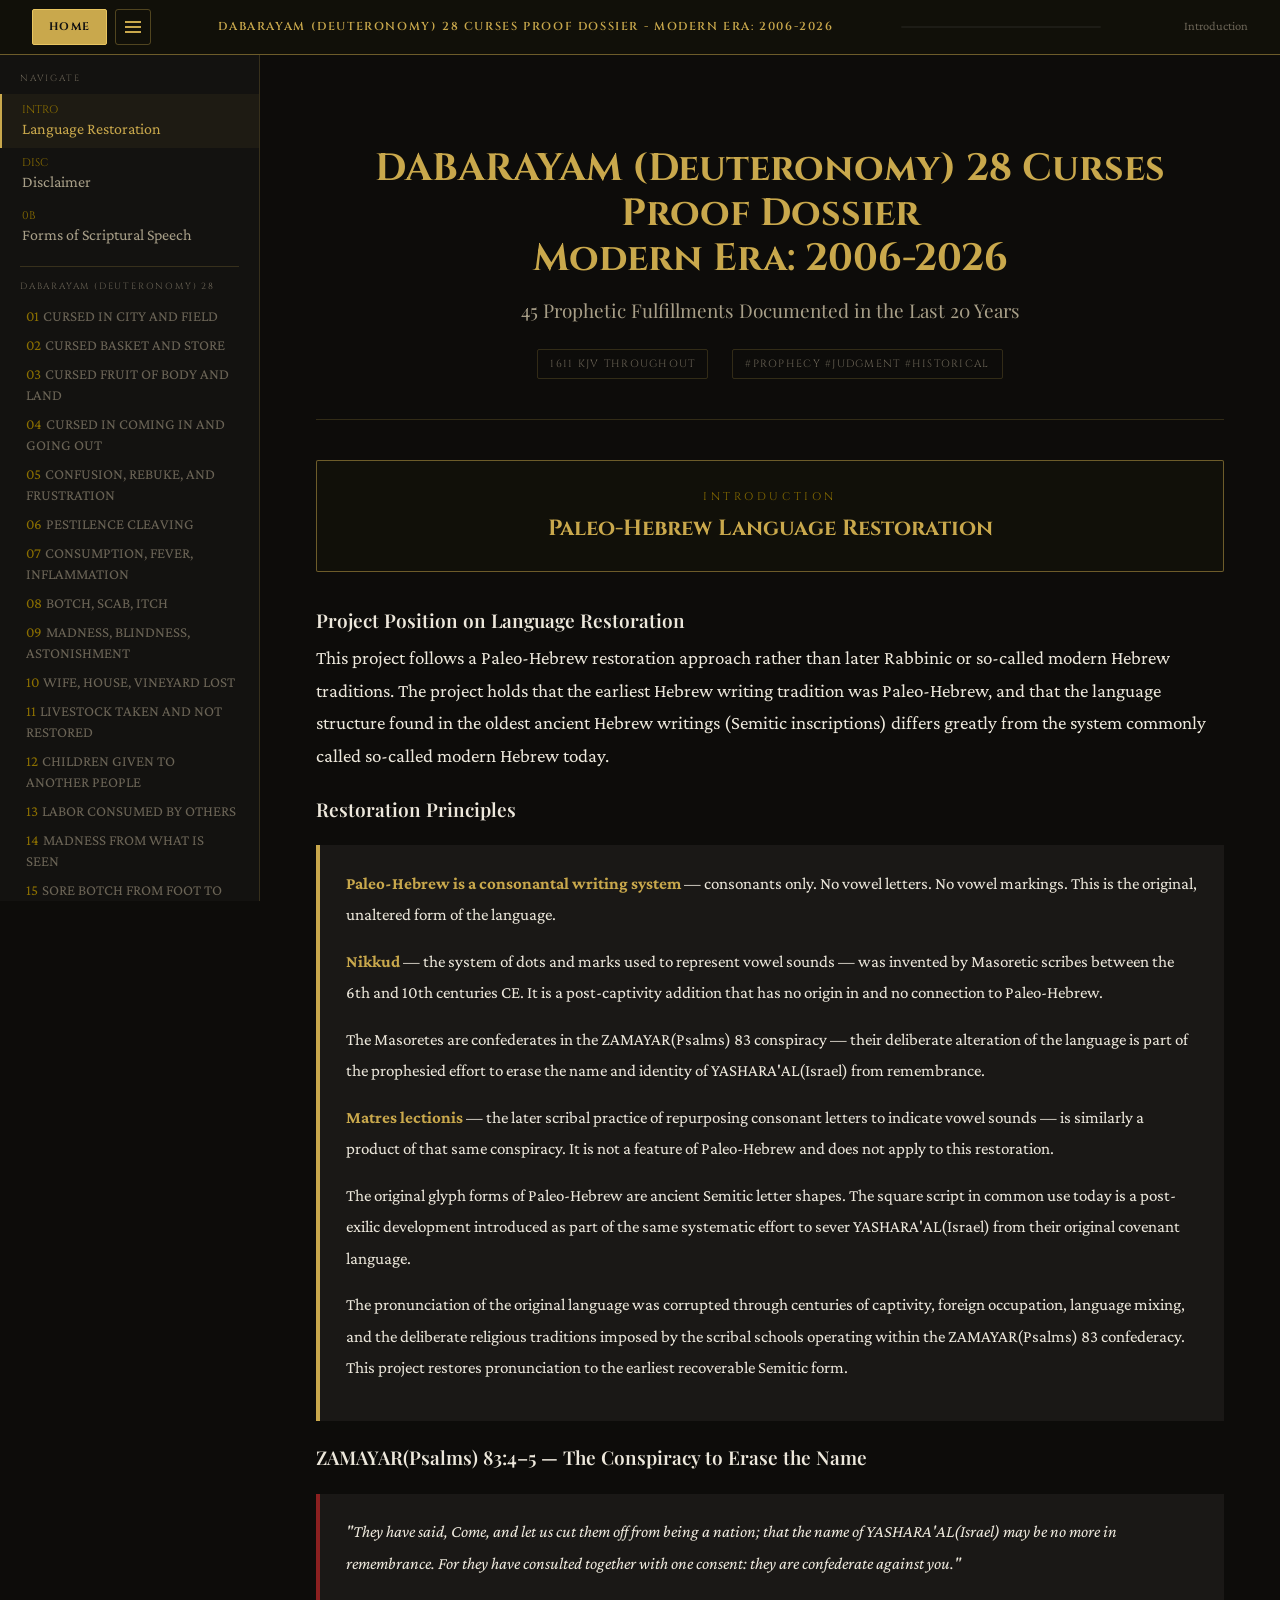
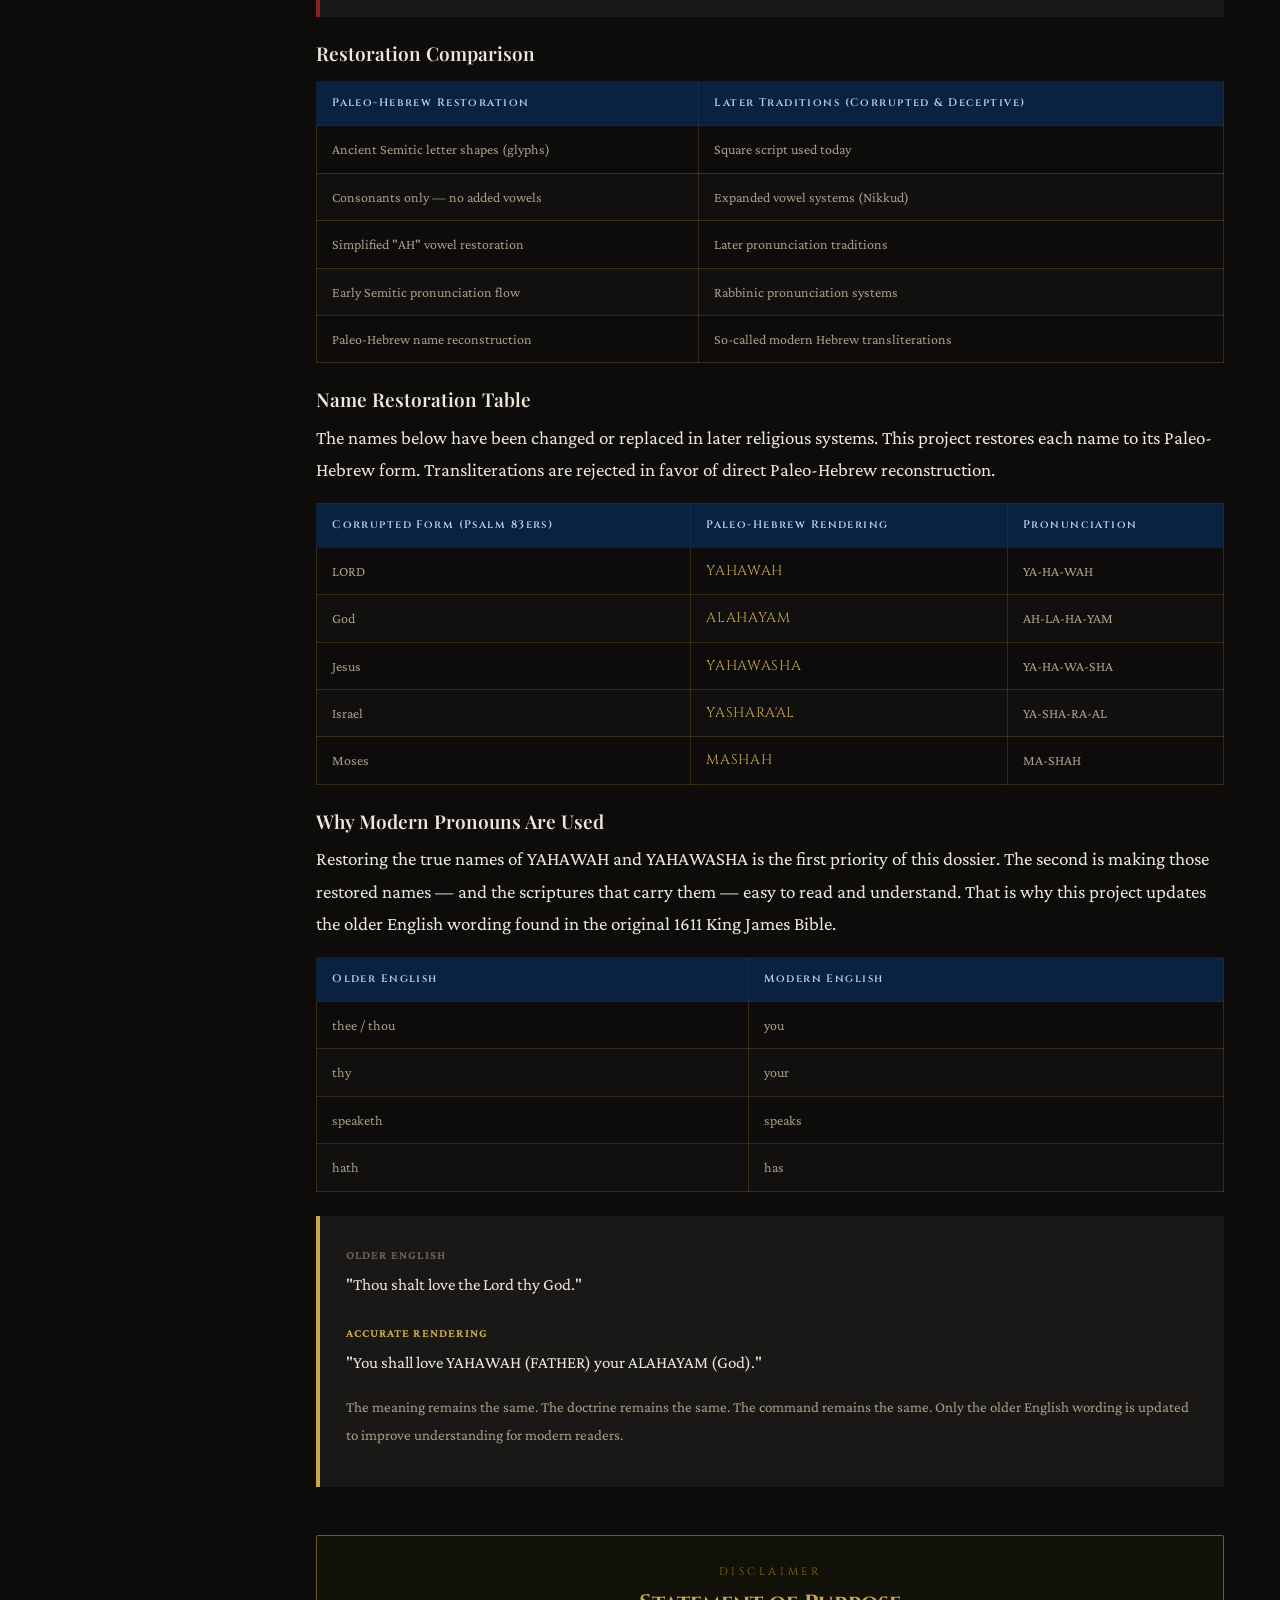
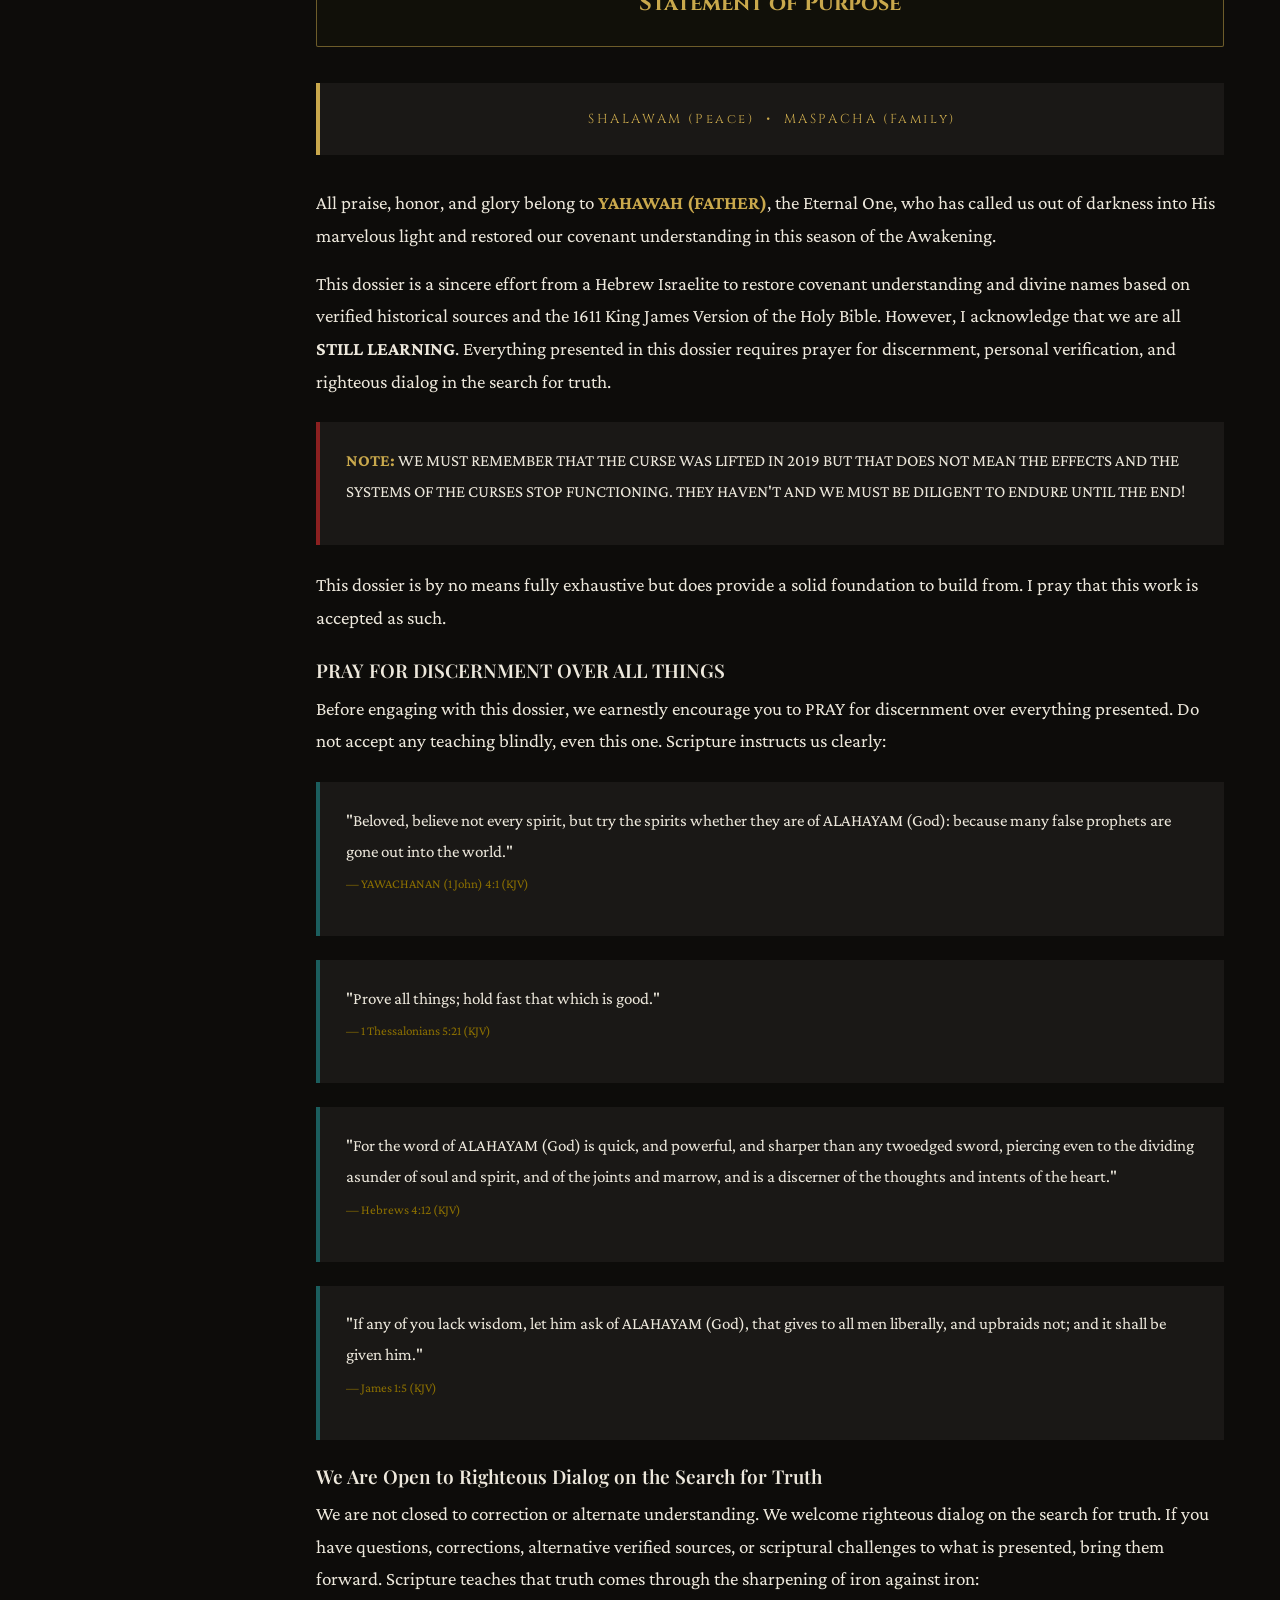
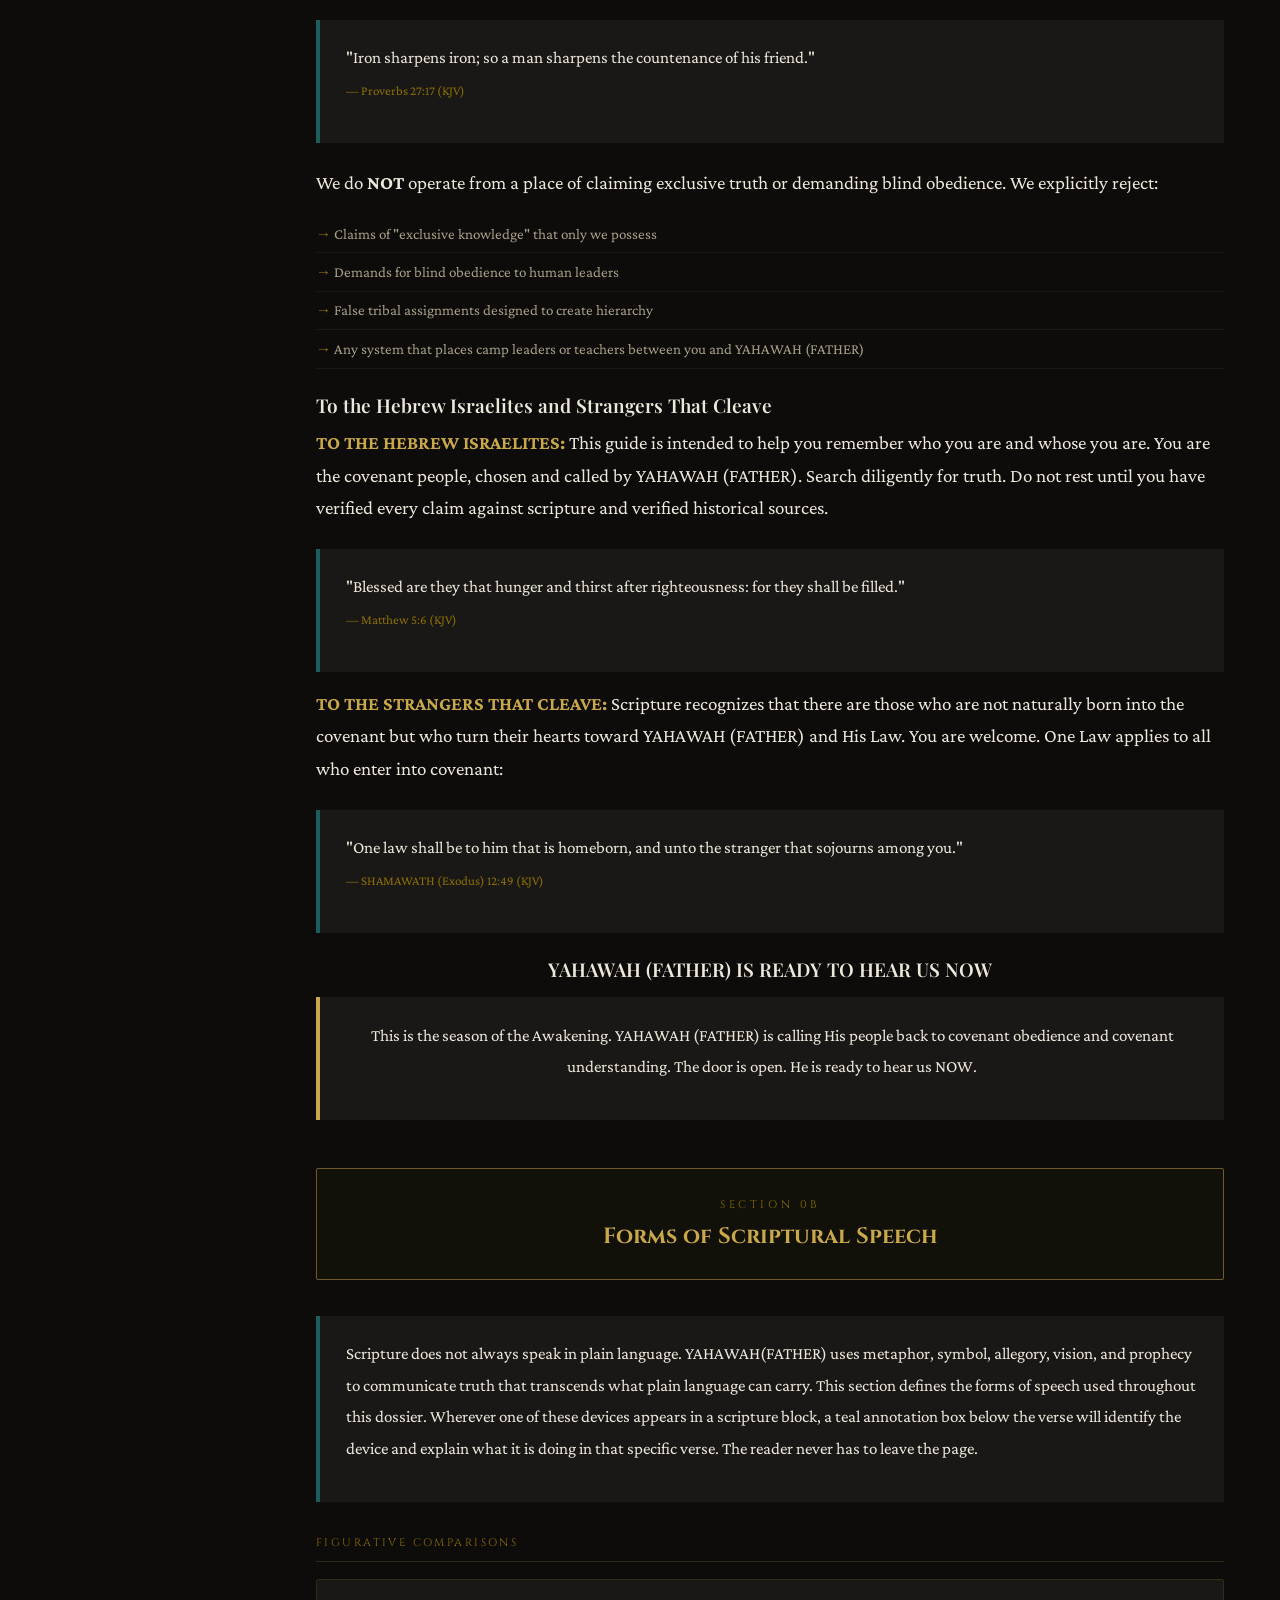
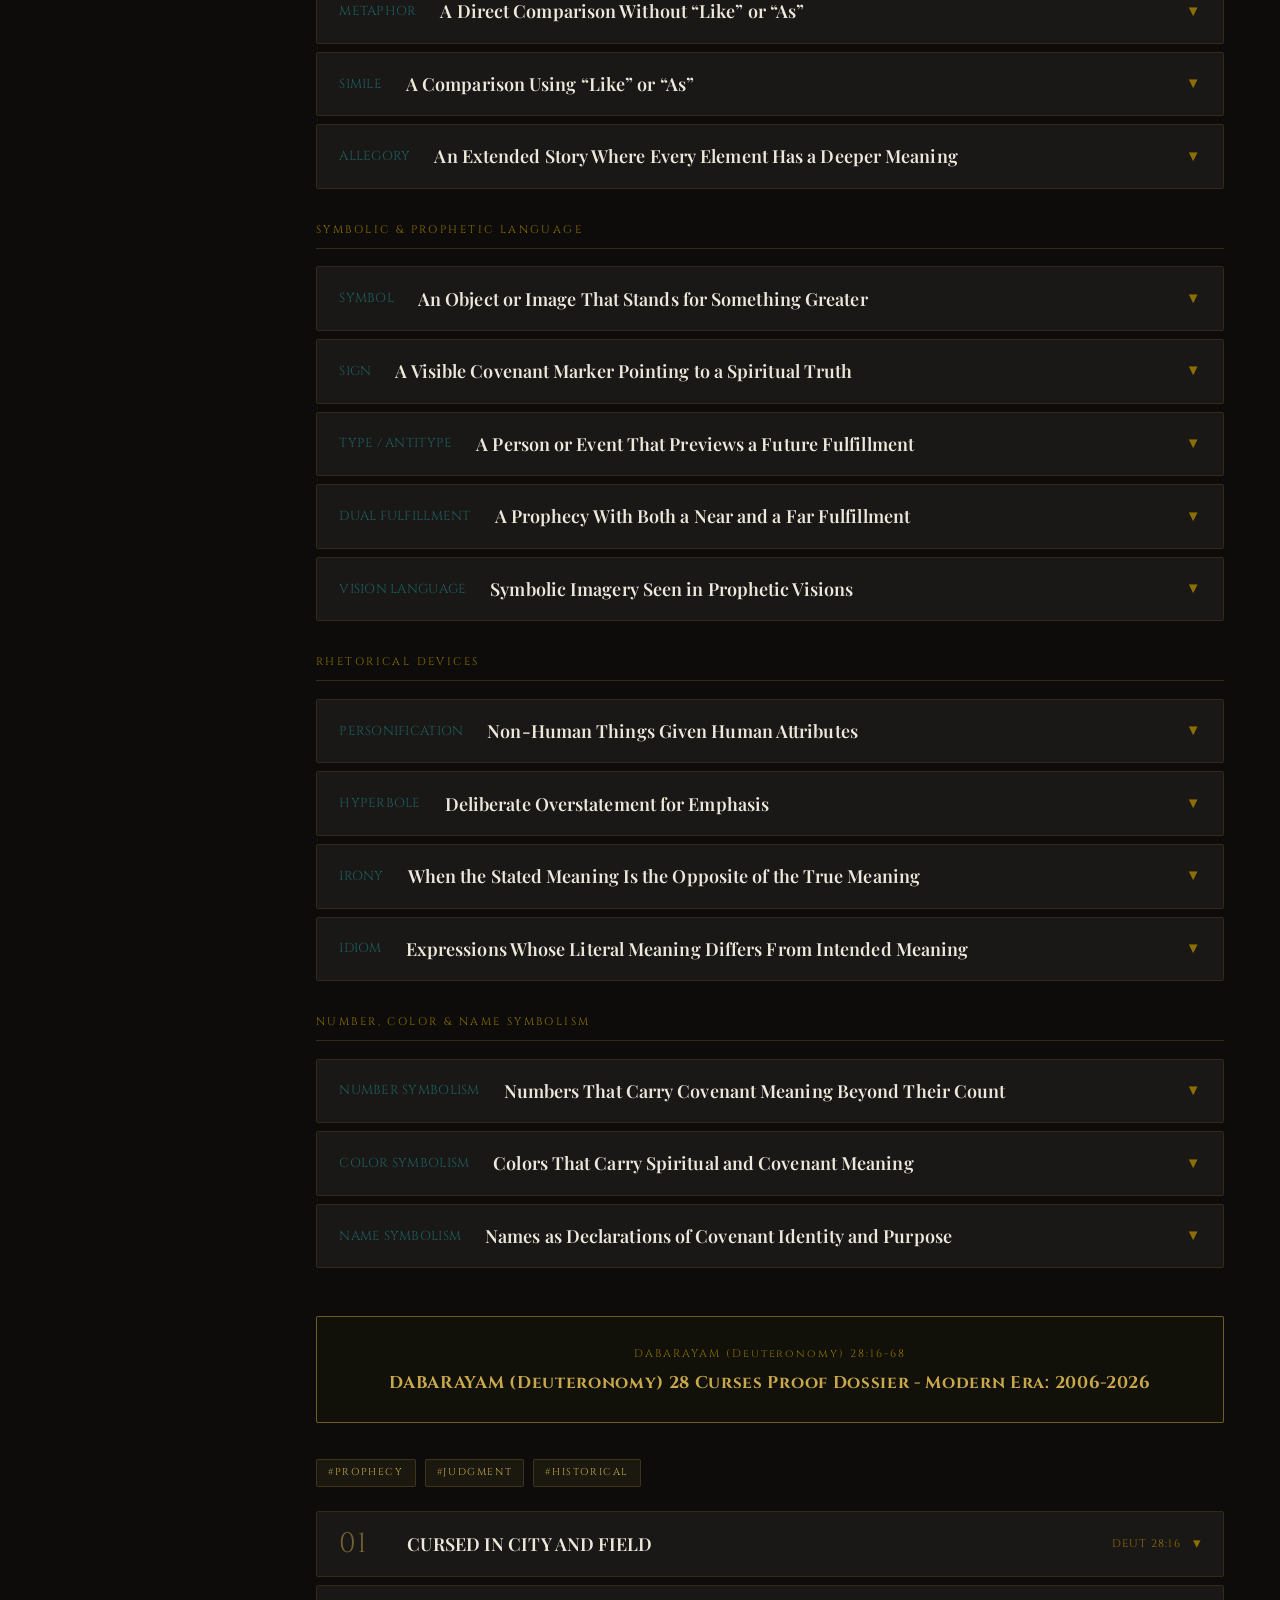
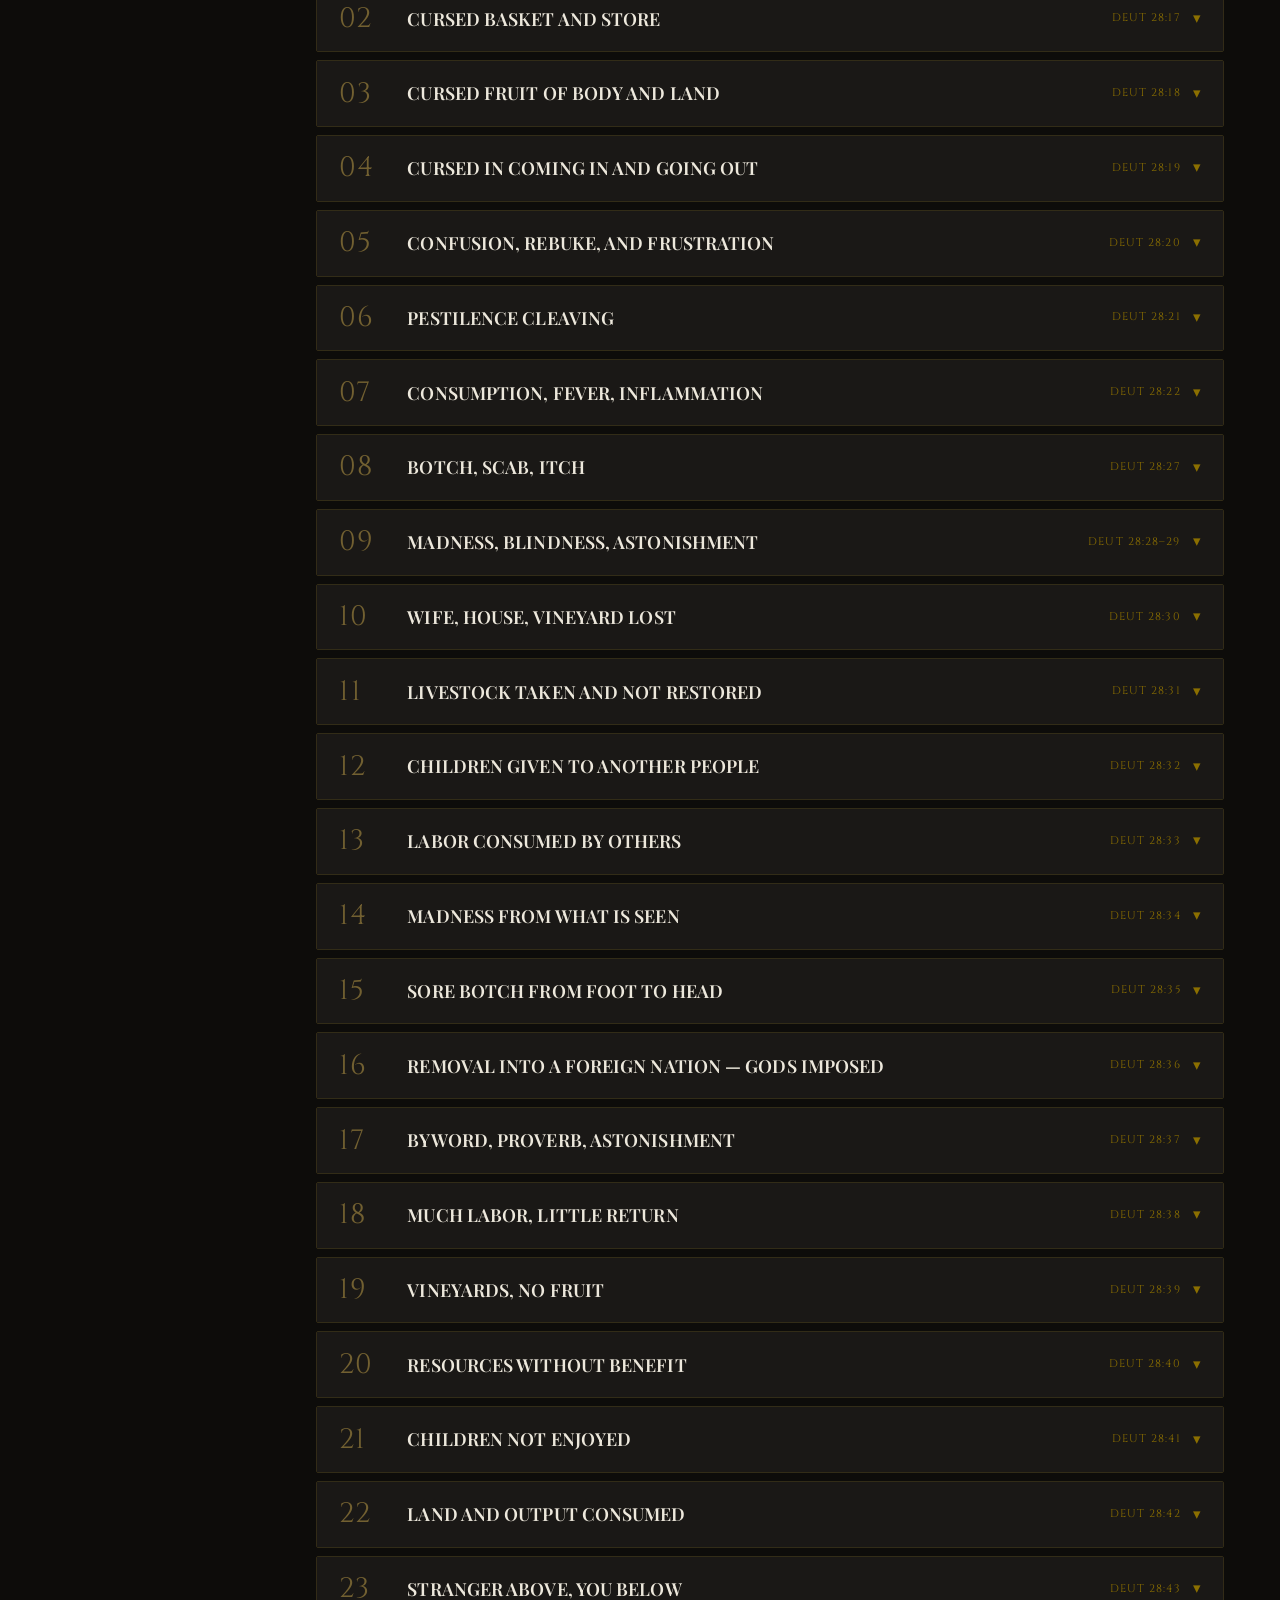
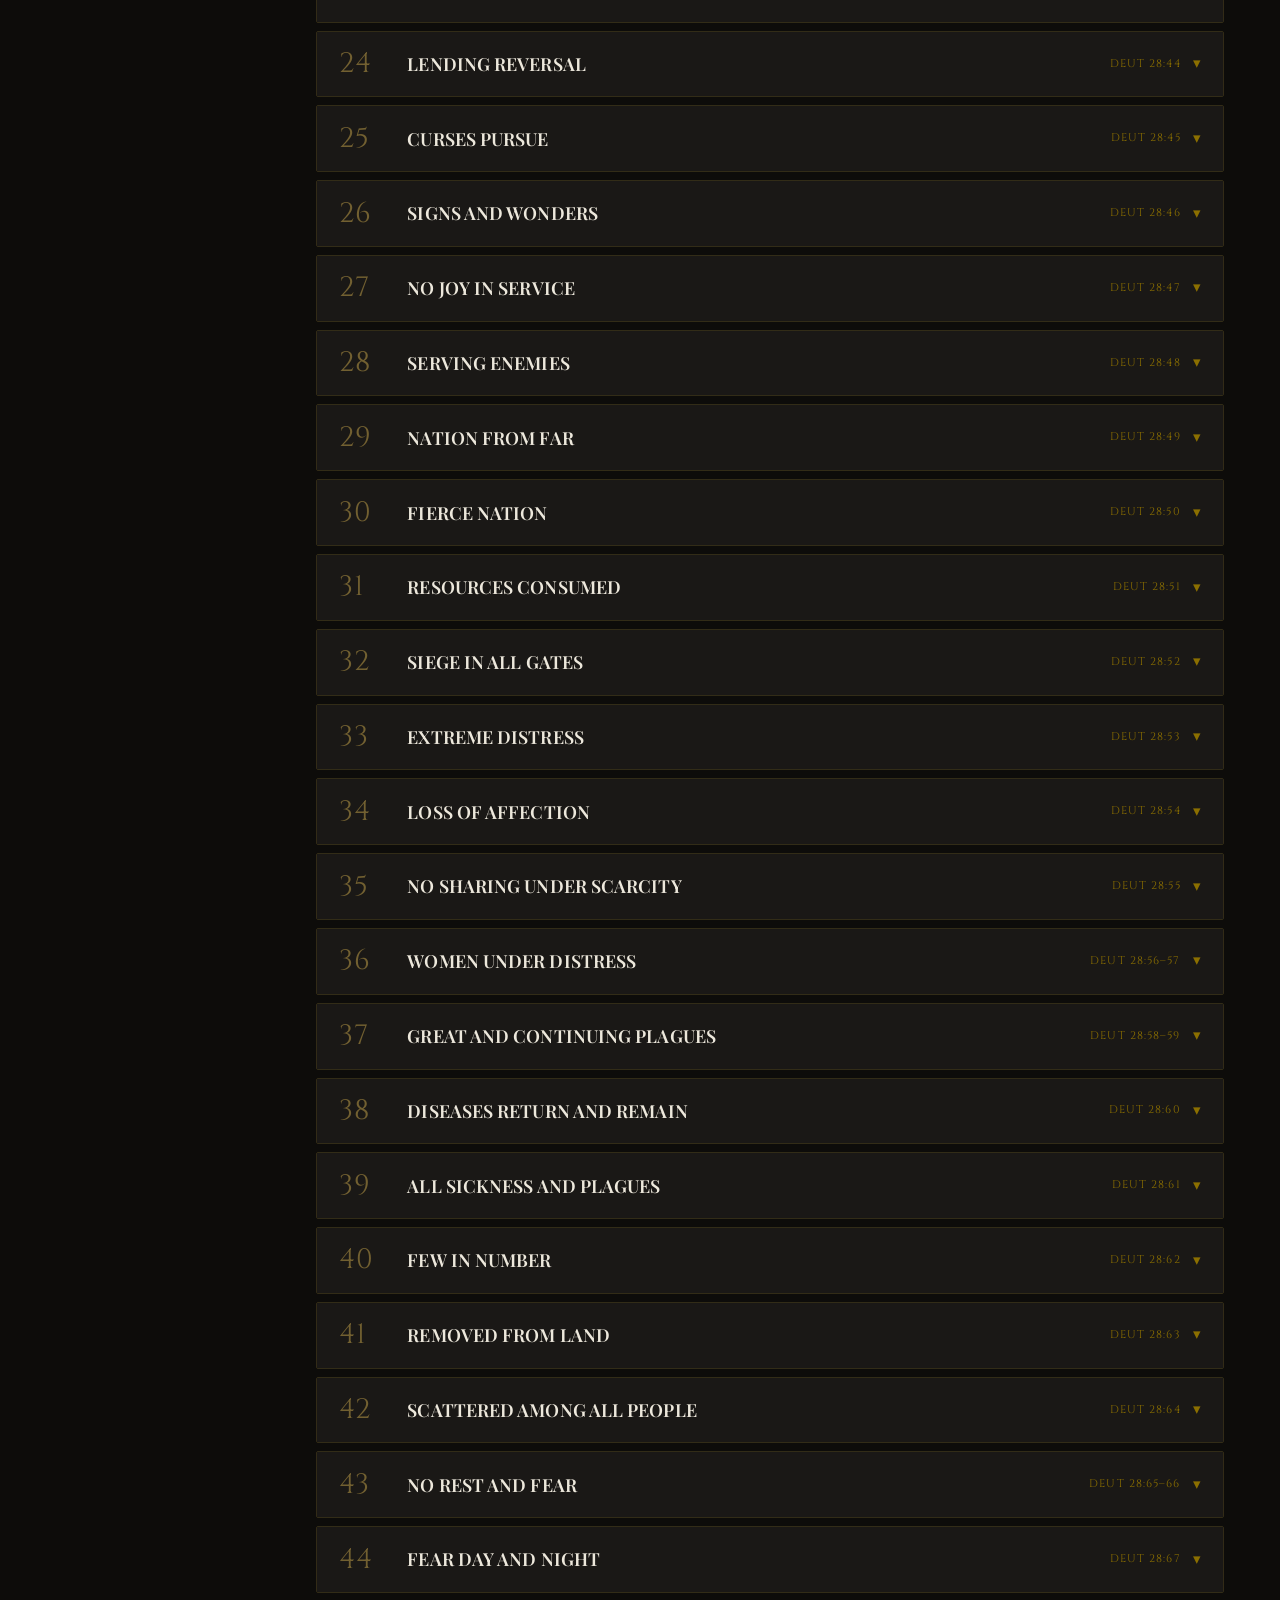
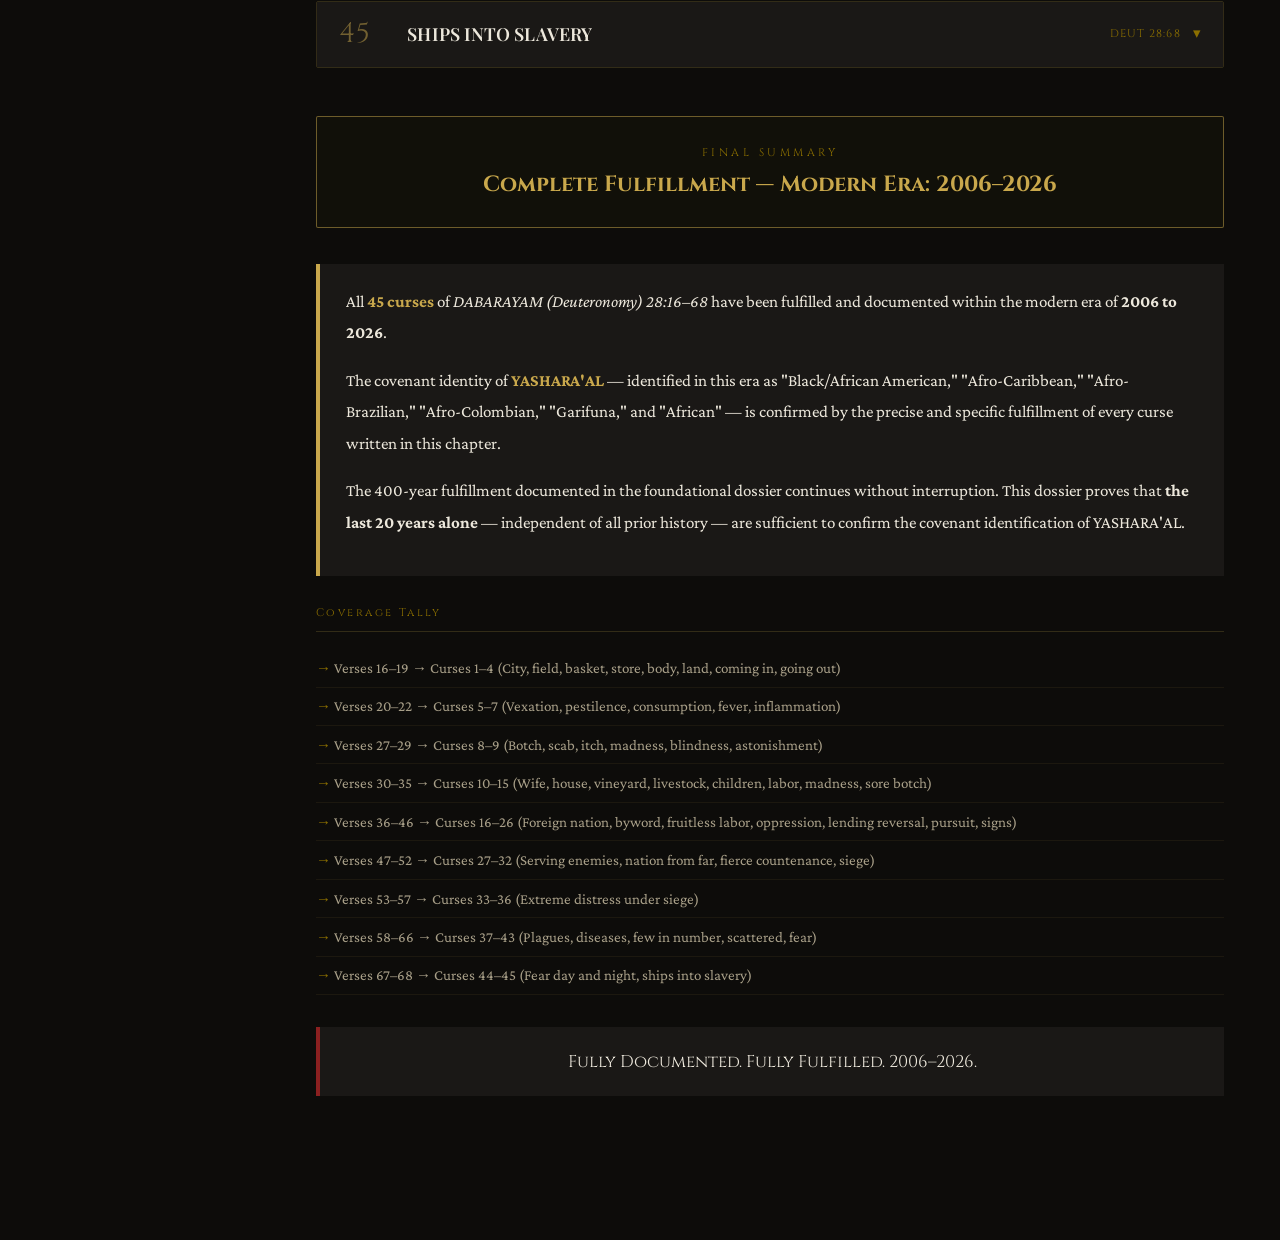
==== commit 8881118b: "Updated Menu Bar" ====
--- a/dossiers/DABARAYAM (Deuteronomy) 28 Curses Proof 2006_2026.html
+++ b/dossiers/DABARAYAM (Deuteronomy) 28 Curses Proof 2006_2026.html
@@ -239,38 +239,33 @@
 color:#000 !important;
 }
 
+
+.header-left{display:flex;align-items:center;gap:.5rem}
+.sidebar-toggle{display:inline-flex;align-items:center;justify-content:center;width:36px;height:36px;background:transparent;border:1px solid rgba(201,168,76,.35);cursor:pointer;border-radius:3px;flex-shrink:0}
+.sidebar-toggle-bars,.sidebar-toggle-bars:before,.sidebar-toggle-bars:after{display:block;width:16px;height:2px;background:#C9A84C;content:"";position:relative}
+.sidebar-toggle-bars:before{position:absolute;top:-5px}
+.sidebar-toggle-bars:after{position:absolute;top:5px}
+
 </style>
 </head>
 <body>
+
 <header class="site-header">
   <div class="site-header-inner">
-
-    <a href="../index.html"
-       class="home-link">
-
-       HOME
-
-    </a>
-
-    <span class="site-title">
-      DABARAYAM (DEUTERONOMY) 28 CURSES PROOF DOSSIER — MODERN ERA: 2006–2026
-    </span>
-
+    <div class="header-left">
+      <a href="../index.html" class="home-link">HOME</a>
+      <button class="sidebar-toggle" aria-label="Menu">
+        <span class="sidebar-toggle-bars"></span>
+      </button>
+    </div>
+    <span class="site-title">DABARAYAM (DEUTERONOMY) 28 CURSES PROOF DOSSIER - MODERN ERA: 2006-2026</span>
     <div class="progress-bar-wrap">
-      <div class="progress-bar-fill"
-           id="progressFill">
-      </div>
-    </div>
-
-    <span class="section-indicator"
-          id="sectionIndicator">
-
-          Introduction
-
-    </span>
-
+      <div class="progress-bar-fill" id="progressFill"></div>
+    </div>
+    <span class="section-indicator" id="sectionIndicator">Introduction</span>
   </div>
 </header>
+
 <div class="layout">
 <nav class="sidebar" id="sidebar">
   <div class="nav-label">Navigate</div>
@@ -331,7 +326,7 @@
     <span style="color:var(--gold-dim);margin-right:4px;">15</span>SORE BOTCH FROM FOOT TO HEAD
   </a>
   <a class="nav-sub entry-nav" onclick="scrollToAnchor('entry-16')" id="nav-entry-16">
-    <span style="color:var(--gold-dim);margin-right:4px;">16</span>REMOVAL INTO A FOREIGN NATION &mdash; GODS IMPOSED
+    <span style="color:var(--gold-dim);margin-right:4px;">16</span>REMOVAL INTO A FOREIGN NATION - GODS IMPOSED
   </a>
   <a class="nav-sub entry-nav" onclick="scrollToAnchor('entry-17')" id="nav-entry-17">
     <span style="color:var(--gold-dim);margin-right:4px;">17</span>BYWORD, PROVERB, ASTONISHMENT
@@ -424,7 +419,7 @@
 </nav>
 <main class="main" id="mainContent">
 <div class="title-block">
-  <h1 class="dossier-title">DABARAYAM (Deuteronomy) 28 Curses Proof Dossier<br>Modern Era: 2006&ndash;2026</h1>
+  <h1 class="dossier-title">DABARAYAM (Deuteronomy) 28 Curses Proof Dossier<br>Modern Era: 2006-2026</h1>
   <div class="dossier-subtitle">45 Prophetic Fulfillments Documented in the Last 20 Years</div>
   <div class="dossier-meta">
     <span class="meta-pill">1611 KJV THROUGHOUT</span>
@@ -447,15 +442,15 @@
 <div class="callout">
 <p><strong style="color:var(--gold);">Paleo-Hebrew is a consonantal writing system</strong> — consonants only. No vowel letters. No vowel markings. This is the original, unaltered form of the language.</p>
 <p><strong style="color:var(--gold);">Nikkud</strong> — the system of dots and marks used to represent vowel sounds — was invented by Masoretic scribes between the 6th and 10th centuries CE. It is a post-captivity addition that has no origin in and no connection to Paleo-Hebrew.</p>
-<p>The Masoretes are confederates in the ZAMAYAR(Psalms) 83 conspiracy — their deliberate alteration of the language is part of the prophesied effort to erase the name and identity of YASHARA&#8217;AL(Israel) from remembrance.</p>
+<p>The Masoretes are confederates in the ZAMAYAR(Psalms) 83 conspiracy — their deliberate alteration of the language is part of the prophesied effort to erase the name and identity of YASHARA'AL(Israel) from remembrance.</p>
 <p><strong style="color:var(--gold);">Matres lectionis</strong> — the later scribal practice of repurposing consonant letters to indicate vowel sounds — is similarly a product of that same conspiracy. It is not a feature of Paleo-Hebrew and does not apply to this restoration.</p>
-<p>The original glyph forms of Paleo-Hebrew are ancient Semitic letter shapes. The square script in common use today is a post-exilic development introduced as part of the same systematic effort to sever YASHARA&#8217;AL(Israel) from their original covenant language.</p>
+<p>The original glyph forms of Paleo-Hebrew are ancient Semitic letter shapes. The square script in common use today is a post-exilic development introduced as part of the same systematic effort to sever YASHARA'AL(Israel) from their original covenant language.</p>
 <p>The pronunciation of the original language was corrupted through centuries of captivity, foreign occupation, language mixing, and the deliberate religious traditions imposed by the scribal schools operating within the ZAMAYAR(Psalms) 83 confederacy. This project restores pronunciation to the earliest recoverable Semitic form.</p>
 </div>
 
 <div class="h2">ZAMAYAR(Psalms) 83:4&#8211;5 &#8212; The Conspiracy to Erase the Name</div>
 <div class="callout" style="border-left-color:var(--red-accent);font-style:italic;">
-<p>&#8220;They have said, Come, and let us cut them off from being a nation; that the name of YASHARA&#8217;AL(Israel) may be no more in remembrance. For they have consulted together with one consent: they are confederate against you.&#8221;</p>
+<p>"They have said, Come, and let us cut them off from being a nation; that the name of YASHARA'AL(Israel) may be no more in remembrance. For they have consulted together with one consent: they are confederate against you."</p>
 </div>
 
 <div class="h2">Restoration Comparison</div>
@@ -465,7 +460,7 @@
 <tbody>
 <tr><td>Ancient Semitic letter shapes (glyphs)</td><td>Square script used today</td></tr>
 <tr><td>Consonants only — no added vowels</td><td>Expanded vowel systems (Nikkud)</td></tr>
-<tr><td>Simplified &#8220;AH&#8221; vowel restoration</td><td>Later pronunciation traditions</td></tr>
+<tr><td>Simplified "AH" vowel restoration</td><td>Later pronunciation traditions</td></tr>
 <tr><td>Early Semitic pronunciation flow</td><td>Rabbinic pronunciation systems</td></tr>
 <tr><td>Paleo-Hebrew name reconstruction</td><td>So-called modern Hebrew transliterations</td></tr>
 </tbody>
@@ -481,7 +476,7 @@
 <tr><td>LORD</td><td style="color:var(--gold);font-family:'Cinzel',serif;letter-spacing:0.05em;">YAHAWAH</td><td>YA-HA-WAH</td></tr>
 <tr><td>God</td><td style="color:var(--gold);font-family:'Cinzel',serif;letter-spacing:0.05em;">ALAHAYAM</td><td>AH-LA-HA-YAM</td></tr>
 <tr><td>Jesus</td><td style="color:var(--gold);font-family:'Cinzel',serif;letter-spacing:0.05em;">YAHAWASHA</td><td>YA-HA-WA-SHA</td></tr>
-<tr><td>Israel</td><td style="color:var(--gold);font-family:'Cinzel',serif;letter-spacing:0.05em;">YASHARA&#8217;AL</td><td>YA-SHA-RA-AL</td></tr>
+<tr><td>Israel</td><td style="color:var(--gold);font-family:'Cinzel',serif;letter-spacing:0.05em;">YASHARA'AL</td><td>YA-SHA-RA-AL</td></tr>
 <tr><td>Moses</td><td style="color:var(--gold);font-family:'Cinzel',serif;letter-spacing:0.05em;">MASHAH</td><td>MA-SHAH</td></tr>
 </tbody>
 </table>
@@ -501,8 +496,8 @@
 </table>
 </div>
 <div class="callout" style="margin-top:1.5rem;">
-  <p><strong style="color:var(--text-muted);font-size:12px;letter-spacing:0.1em;">OLDER ENGLISH</strong><br>&#8220;Thou shalt love the Lord thy God.&#8221;</p>
-  <p style="margin-top:0.75rem;"><strong style="color:var(--gold);font-size:12px;letter-spacing:0.1em;">ACCURATE RENDERING</strong><br>&#8220;You shall love YAHAWAH (FATHER) your ALAHAYAM (God).&#8221;</p>
+  <p><strong style="color:var(--text-muted);font-size:12px;letter-spacing:0.1em;">OLDER ENGLISH</strong><br>"Thou shalt love the Lord thy God."</p>
+  <p style="margin-top:0.75rem;"><strong style="color:var(--gold);font-size:12px;letter-spacing:0.1em;">ACCURATE RENDERING</strong><br>"You shall love YAHAWAH (FATHER) your ALAHAYAM (God)."</p>
   <p style="margin-top:0.75rem;color:var(--text-secondary);font-size:15px;">The meaning remains the same. The doctrine remains the same. The command remains the same. Only the older English wording is updated to improve understanding for modern readers.</p>
 </div>
 <!-- INTRO_ZONE_END -->
@@ -524,7 +519,7 @@
 <p>This dossier is a sincere effort from a Hebrew Israelite to restore covenant understanding and divine names based on verified historical sources and the 1611 King James Version of the Holy Bible. However, I acknowledge that we are all <strong>STILL LEARNING</strong>. Everything presented in this dossier requires prayer for discernment, personal verification, and righteous dialog in the search for truth.</p>
 
 <div class="callout" style="border-left-color:var(--red-accent);">
-  <p><strong style="color:var(--gold);">NOTE:</strong> WE MUST REMEMBER THAT THE CURSE WAS LIFTED IN 2019 BUT THAT DOES NOT MEAN THE EFFECTS AND THE SYSTEMS OF THE CURSES STOP FUNCTIONING. THEY HAVEN&#8217;T AND WE MUST BE DILIGENT TO ENDURE UNTIL THE END!</p>
+  <p><strong style="color:var(--gold);">NOTE:</strong> WE MUST REMEMBER THAT THE CURSE WAS LIFTED IN 2019 BUT THAT DOES NOT MEAN THE EFFECTS AND THE SYSTEMS OF THE CURSES STOP FUNCTIONING. THEY HAVEN'T AND WE MUST BE DILIGENT TO ENDURE UNTIL THE END!</p>
 </div>
 
 <p>This dossier is by no means fully exhaustive but does provide a solid foundation to build from. I pray that this work is accepted as such.</p>
@@ -534,16 +529,16 @@
 
 <div class="scripture-wrap">
   <div class="callout" style="border-left-color:var(--teal-accent);margin-bottom:0.75rem;">
-    <p>&#8220;Beloved, believe not every spirit, but try the spirits whether they are of ALAHAYAM (God): because many false prophets are gone out into the world.&#8221;<br><span style="color:var(--gold-dim);font-size:13px;">&#8212; YAWACHANAN (1 John) 4:1 (KJV)</span></p>
+    <p>"Beloved, believe not every spirit, but try the spirits whether they are of ALAHAYAM (God): because many false prophets are gone out into the world."<br><span style="color:var(--gold-dim);font-size:13px;">&#8212; YAWACHANAN (1 John) 4:1 (KJV)</span></p>
   </div>
   <div class="callout" style="border-left-color:var(--teal-accent);margin-bottom:0.75rem;">
-    <p>&#8220;Prove all things; hold fast that which is good.&#8221;<br><span style="color:var(--gold-dim);font-size:13px;">&#8212; 1 Thessalonians 5:21 (KJV)</span></p>
+    <p>"Prove all things; hold fast that which is good."<br><span style="color:var(--gold-dim);font-size:13px;">&#8212; 1 Thessalonians 5:21 (KJV)</span></p>
   </div>
   <div class="callout" style="border-left-color:var(--teal-accent);margin-bottom:0.75rem;">
-    <p>&#8220;For the word of ALAHAYAM (God) is quick, and powerful, and sharper than any twoedged sword, piercing even to the dividing asunder of soul and spirit, and of the joints and marrow, and is a discerner of the thoughts and intents of the heart.&#8221;<br><span style="color:var(--gold-dim);font-size:13px;">&#8212; Hebrews 4:12 (KJV)</span></p>
+    <p>"For the word of ALAHAYAM (God) is quick, and powerful, and sharper than any twoedged sword, piercing even to the dividing asunder of soul and spirit, and of the joints and marrow, and is a discerner of the thoughts and intents of the heart."<br><span style="color:var(--gold-dim);font-size:13px;">&#8212; Hebrews 4:12 (KJV)</span></p>
   </div>
   <div class="callout" style="border-left-color:var(--teal-accent);">
-    <p>&#8220;If any of you lack wisdom, let him ask of ALAHAYAM (God), that gives to all men liberally, and upbraids not; and it shall be given him.&#8221;<br><span style="color:var(--gold-dim);font-size:13px;">&#8212; James 1:5 (KJV)</span></p>
+    <p>"If any of you lack wisdom, let him ask of ALAHAYAM (God), that gives to all men liberally, and upbraids not; and it shall be given him."<br><span style="color:var(--gold-dim);font-size:13px;">&#8212; James 1:5 (KJV)</span></p>
   </div>
 </div>
 
@@ -551,12 +546,12 @@
 <p>We are not closed to correction or alternate understanding. We welcome righteous dialog on the search for truth. If you have questions, corrections, alternative verified sources, or scriptural challenges to what is presented, bring them forward. Scripture teaches that truth comes through the sharpening of iron against iron:</p>
 
 <div class="callout" style="border-left-color:var(--teal-accent);">
-  <p>&#8220;Iron sharpens iron; so a man sharpens the countenance of his friend.&#8221;<br><span style="color:var(--gold-dim);font-size:13px;">&#8212; Proverbs 27:17 (KJV)</span></p>
+  <p>"Iron sharpens iron; so a man sharpens the countenance of his friend."<br><span style="color:var(--gold-dim);font-size:13px;">&#8212; Proverbs 27:17 (KJV)</span></p>
 </div>
 
 <p>We do <strong>NOT</strong> operate from a place of claiming exclusive truth or demanding blind obedience. We explicitly reject:</p>
 <ul class="coverage-list" style="margin-bottom:1.5rem;">
-  <li>Claims of &#8220;exclusive knowledge&#8221; that only we possess</li>
+  <li>Claims of "exclusive knowledge" that only we possess</li>
   <li>Demands for blind obedience to human leaders</li>
   <li>False tribal assignments designed to create hierarchy</li>
   <li>Any system that places camp leaders or teachers between you and YAHAWAH (FATHER)</li>
@@ -566,13 +561,13 @@
 <p><strong style="color:var(--gold);">TO THE HEBREW ISRAELITES:</strong> This guide is intended to help you remember who you are and whose you are. You are the covenant people, chosen and called by YAHAWAH (FATHER). Search diligently for truth. Do not rest until you have verified every claim against scripture and verified historical sources.</p>
 
 <div class="callout" style="border-left-color:var(--teal-accent);margin-bottom:1rem;">
-  <p>&#8220;Blessed are they that hunger and thirst after righteousness: for they shall be filled.&#8221;<br><span style="color:var(--gold-dim);font-size:13px;">&#8212; Matthew 5:6 (KJV)</span></p>
+  <p>"Blessed are they that hunger and thirst after righteousness: for they shall be filled."<br><span style="color:var(--gold-dim);font-size:13px;">&#8212; Matthew 5:6 (KJV)</span></p>
 </div>
 
 <p><strong style="color:var(--gold);">TO THE STRANGERS THAT CLEAVE:</strong> Scripture recognizes that there are those who are not naturally born into the covenant but who turn their hearts toward YAHAWAH (FATHER) and His Law. You are welcome. One Law applies to all who enter into covenant:</p>
 
 <div class="callout" style="border-left-color:var(--teal-accent);margin-bottom:1rem;">
-  <p>&#8220;One law shall be to him that is homeborn, and unto the stranger that sojourns among you.&#8221;<br><span style="color:var(--gold-dim);font-size:13px;">&#8212; SHAMAWATH (Exodus) 12:49 (KJV)</span></p>
+  <p>"One law shall be to him that is homeborn, and unto the stranger that sojourns among you."<br><span style="color:var(--gold-dim);font-size:13px;">&#8212; SHAMAWATH (Exodus) 12:49 (KJV)</span></p>
 </div>
 
 <div class="h2" style="text-align:center;border-bottom:none;">YAHAWAH (FATHER) IS READY TO HEAR US NOW</div>
@@ -606,13 +601,13 @@
       <div class="entry-ref-toggle"><span class="entry-chevron">&#9660;</span></div>
     </div>
     <div class="entry-body">
-      <p>A metaphor states that one thing <em>is</em> another, without using a comparing word. It does not say something is <em>like</em> something &mdash; it declares it directly. In scripture, metaphors compress large spiritual truths into vivid concrete images.</p>
+      <p>A metaphor states that one thing <em>is</em> another, without using a comparing word. It does not say something is <em>like</em> something - it declares it directly. In scripture, metaphors compress large spiritual truths into vivid concrete images.</p>
       <div class="scripture-block">
         <div class="scripture-label">DABARAYAM (Deuteronomy) 28:48</div>
         <div class="scripture-text">He shall put a yoke of iron upon your neck, until he have destroyed you.</div>
         <div class="speech-annotation">
           <div class="speech-annotation-type">METAPHOR IN USE</div>
-          <div class="speech-annotation-text">The &ldquo;yoke of iron&rdquo; is a metaphor for total subjugation and control. Historically, iron slave collars and chains were placed literally on the necks and bodies of enslaved Israelites &mdash; making this both a metaphor and a literal fulfillment in the Trans-Atlantic Slave Trade. The yoke carried by cattle becomes the image of the covenant people under captivity.</div>
+          <div class="speech-annotation-text">The &ldquo;yoke of iron&rdquo; is a metaphor for total subjugation and control. Historically, iron slave collars and chains were placed literally on the necks and bodies of enslaved Israelites - making this both a metaphor and a literal fulfillment in the Trans-Atlantic Slave Trade. The yoke carried by cattle becomes the image of the covenant people under captivity.</div>
         </div>
       </div>
     </div>
@@ -633,7 +628,7 @@
         <div class="scripture-text">We are counted as sheep for the slaughter.</div>
         <div class="speech-annotation">
           <div class="speech-annotation-type">SIMILE IN USE</div>
-          <div class="speech-annotation-text">The covenant people are compared to sheep led to slaughter &mdash; passive, numerous, and expendable in the eyes of the oppressor system. The simile captures powerlessness under state violence. The Apostle Shaul (Paul) quotes this exact verse in Romans 8:36 regarding the ongoing persecution of covenant people.</div>
+          <div class="speech-annotation-text">The covenant people are compared to sheep led to slaughter - passive, numerous, and expendable in the eyes of the oppressor system. The simile captures powerlessness under state violence. The Apostle Shaul (Paul) quotes this exact verse in Romans 8:36 regarding the ongoing persecution of covenant people.</div>
         </div>
       </div>
     </div>
@@ -648,13 +643,13 @@
       <div class="entry-ref-toggle"><span class="entry-chevron">&#9660;</span></div>
     </div>
     <div class="entry-body">
-      <p>An allegory is a narrative where the surface story and all its characters, events, and objects represent another layer of spiritual or historical truth. Unlike a metaphor (a single image) or a parable (a brief story with one main lesson), an allegory is systematic &mdash; every element carries meaning.</p>
+      <p>An allegory is a narrative where the surface story and all its characters, events, and objects represent another layer of spiritual or historical truth. Unlike a metaphor (a single image) or a parable (a brief story with one main lesson), an allegory is systematic - every element carries meaning.</p>
       <div class="scripture-block">
-        <div class="scripture-label">YACHAZAQA&rsquo;AL (Ezekiel) 37:3&ndash;5</div>
+        <div class="scripture-label">YACHAZAQA&rsquo;AL (Ezekiel) 37:3-5</div>
         <div class="scripture-text">Can these bones live? &hellip; Prophesy upon these bones &hellip; I will cause breath to enter into you, and you shall live.</div>
         <div class="speech-annotation">
           <div class="speech-annotation-type">ALLEGORY IN USE</div>
-          <div class="speech-annotation-text">The Valley of Dry Bones is a complete allegory: the bones = the scattered nation; the valley = captivity and exile; the dryness = spiritual death; the breath = YAHAWAH&rsquo;s Spirit (RAWACH QADASH); the standing army = a restored covenant nation. No element is literal &mdash; every element points to the national and covenantal restoration of YASHARA&rsquo;AL(Israel).</div>
+          <div class="speech-annotation-text">The Valley of Dry Bones is a complete allegory: the bones = the scattered nation; the valley = captivity and exile; the dryness = spiritual death; the breath = YAHAWAH&rsquo;s Spirit (RAWACH QADASH); the standing army = a restored covenant nation. No element is literal - every element points to the national and covenantal restoration of YASHARA&rsquo;AL(Israel).</div>
         </div>
       </div>
     </div>
@@ -675,13 +670,13 @@
       <div class="entry-ref-toggle"><span class="entry-chevron">&#9660;</span></div>
     </div>
     <div class="entry-body">
-      <p>A symbol is a concrete object, image, name, or action that represents a larger truth, identity, or covenant reality. Symbols in scripture are consistent &mdash; the same symbol carries the same meaning across books and centuries.</p>
+      <p>A symbol is a concrete object, image, name, or action that represents a larger truth, identity, or covenant reality. Symbols in scripture are consistent - the same symbol carries the same meaning across books and centuries.</p>
       <div class="scripture-block">
         <div class="scripture-label">DABARAYAM (Deuteronomy) 28:68</div>
         <div class="scripture-text">And YAHAWAH shall bring you into Egypt again with ships.</div>
         <div class="speech-annotation">
           <div class="speech-annotation-type">SYMBOL IN USE</div>
-          <div class="speech-annotation-text">&ldquo;Egypt&rdquo; in this verse is not the literal nation &mdash; it is a prophetic symbol for any place of forced bondage and captivity. The ships in this verse were literally fulfilled in the Trans-Atlantic Slave Trade: YASHARA&rsquo;AL(Israel) was carried by ship into a new Egypt &mdash; America. The symbol of Egypt for bondage runs from BARA&rsquo;AHSHAYATH(Genesis) through Revelation.</div>
+          <div class="speech-annotation-text">&ldquo;Egypt&rdquo; in this verse is not the literal nation - it is a prophetic symbol for any place of forced bondage and captivity. The ships in this verse were literally fulfilled in the Trans-Atlantic Slave Trade: YASHARA&rsquo;AL(Israel) was carried by ship into a new Egypt - America. The symbol of Egypt for bondage runs from BARA&rsquo;AHSHAYATH(Genesis) through Revelation.</div>
         </div>
       </div>
     </div>
@@ -696,13 +691,13 @@
       <div class="entry-ref-toggle"><span class="entry-chevron">&#9660;</span></div>
     </div>
     <div class="entry-body">
-      <p>A sign is a physical, observable event or object that YAHAWAH(FATHER) appoints to mark a covenant truth or promise. Unlike a symbol (which can be textual), a sign is something witnessed &mdash; a rainbow, a name, a plague, a blood mark. Signs confirm covenant reality in the visible world.</p>
+      <p>A sign is a physical, observable event or object that YAHAWAH(FATHER) appoints to mark a covenant truth or promise. Unlike a symbol (which can be textual), a sign is something witnessed - a rainbow, a name, a plague, a blood mark. Signs confirm covenant reality in the visible world.</p>
       <div class="scripture-block">
         <div class="scripture-label">HAWASHA (Hosea) 1:9</div>
         <div class="scripture-text">Call his name Loammi: for you are not my people, and I will not be your ALAHAYAM(God).</div>
         <div class="speech-annotation">
           <div class="speech-annotation-type">SIGN IN USE</div>
-          <div class="speech-annotation-text">The name &ldquo;Loammi&rdquo; (meaning &ldquo;not my people&rdquo;) is a covenantal sign &mdash; YAHAWAH commands the prophet to give his child this name as a visible public marker of the covenant&rsquo;s broken condition. It is a sign of judgment, not permanent rejection: HAWASHA(Hosea) 1:10 immediately follows with a promise of restoration.</div>
+          <div class="speech-annotation-text">The name &ldquo;Loammi&rdquo; (meaning &ldquo;not my people&rdquo;) is a covenantal sign - YAHAWAH commands the prophet to give his child this name as a visible public marker of the covenant&rsquo;s broken condition. It is a sign of judgment, not permanent rejection: HAWASHA(Hosea) 1:10 immediately follows with a promise of restoration.</div>
         </div>
       </div>
     </div>
@@ -717,13 +712,13 @@
       <div class="entry-ref-toggle"><span class="entry-chevron">&#9660;</span></div>
     </div>
     <div class="entry-body">
-      <p>A <strong>type</strong> is a person, event, or institution in scripture that prefigures (previews) something greater to come. The <strong>antitype</strong> is the fulfillment &mdash; the greater reality that the type pointed toward. Types are forward-looking; antitypes are the arrival. YAHAWAH embeds typological patterns across centuries of scripture.</p>
+      <p>A <strong>type</strong> is a person, event, or institution in scripture that prefigures (previews) something greater to come. The <strong>antitype</strong> is the fulfillment - the greater reality that the type pointed toward. Types are forward-looking; antitypes are the arrival. YAHAWAH embeds typological patterns across centuries of scripture.</p>
       <div class="scripture-block">
-        <div class="scripture-label">BARA&rsquo;AHSHAYATH (Genesis) 15:13&ndash;14</div>
+        <div class="scripture-label">BARA&rsquo;AHSHAYATH (Genesis) 15:13-14</div>
         <div class="scripture-text">Know of a surety that your seed shall be a stranger in a land that is not theirs, and shall serve them; and they shall afflict them four hundred years.</div>
         <div class="speech-annotation">
           <div class="speech-annotation-type">TYPE / ANTITYPE IN USE</div>
-          <div class="speech-annotation-text">The first 400-year captivity in Egypt is the TYPE &mdash; the preview. The Trans-Atlantic Slave Trade captivity (1619&ndash;2019) is the ANTITYPE &mdash; the greater fulfillment. The pattern is the same: foreign land, affliction, a set time, judgment of the oppressor nation, and deliverance with great substance.</div>
+          <div class="speech-annotation-text">The first 400-year captivity in Egypt is the TYPE - the preview. The Trans-Atlantic Slave Trade captivity (1619-2019) is the ANTITYPE - the greater fulfillment. The pattern is the same: foreign land, affliction, a set time, judgment of the oppressor nation, and deliverance with great substance.</div>
         </div>
       </div>
     </div>
@@ -744,7 +739,7 @@
         <div class="scripture-text">They shall fall by the edge of the sword, and shall be led away captive into all nations: and Jerusalem shall be trodden down of the Gentiles, until the times of the Gentiles be fulfilled.</div>
         <div class="speech-annotation">
           <div class="speech-annotation-type">DUAL FULFILLMENT IN USE</div>
-          <div class="speech-annotation-text">Near fulfillment: 70 AD &mdash; Rome destroys Jerusalem, slaughters over a million Israelites, leads survivors captive. Far fulfillment: the Trans-Atlantic Slave Trade scatters YASHARA&rsquo;AL(Israel) into all nations worldwide &mdash; the greatest scattering in human history. Both are confirmed historically.</div>
+          <div class="speech-annotation-text">Near fulfillment: 70 AD - Rome destroys Jerusalem, slaughters over a million Israelites, leads survivors captive. Far fulfillment: the Trans-Atlantic Slave Trade scatters YASHARA&rsquo;AL(Israel) into all nations worldwide - the greatest scattering in human history. Both are confirmed historically.</div>
         </div>
       </div>
     </div>
@@ -759,13 +754,13 @@
       <div class="entry-ref-toggle"><span class="entry-chevron">&#9660;</span></div>
     </div>
     <div class="entry-body">
-      <p>When prophets receive visions, they describe what they see in images &mdash; horses, beasts, numbers, colors, flames, scrolls. These are not literal photographs; they are symbolic images that must be interpreted. Vision language requires identifying what each element represents rather than reading it as physical description.</p>
+      <p>When prophets receive visions, they describe what they see in images - horses, beasts, numbers, colors, flames, scrolls. These are not literal photographs; they are symbolic images that must be interpreted. Vision language requires identifying what each element represents rather than reading it as physical description.</p>
       <div class="scripture-block">
-        <div class="scripture-label">Revelation 1:14&ndash;15</div>
+        <div class="scripture-label">Revelation 1:14-15</div>
         <div class="scripture-text">His head and his hairs were white like wool, as white as snow; and his eyes were as a flame of fire; and his feet like unto fine brass, as if they burned in a furnace.</div>
         <div class="speech-annotation">
           <div class="speech-annotation-type">VISION LANGUAGE IN USE</div>
-          <div class="speech-annotation-text">This is YAWACHANAN&rsquo;s vision of YAHAWASHA(MESSIAH). Each image is symbolic: &ldquo;hair like wool&rdquo; describes texture consistent with an elder of Semitic descent; &ldquo;eyes as a flame of fire&rdquo; means all-seeing judgment; &ldquo;feet like burned brass&rdquo; describes dark, refined, strong &mdash; the appearance of the risen YAHAWASHA. This is not the European image promoted during slavery.</div>
+          <div class="speech-annotation-text">This is YAWACHANAN&rsquo;s vision of YAHAWASHA(MESSIAH). Each image is symbolic: &ldquo;hair like wool&rdquo; describes texture consistent with an elder of Semitic descent; &ldquo;eyes as a flame of fire&rdquo; means all-seeing judgment; &ldquo;feet like burned brass&rdquo; describes dark, refined, strong - the appearance of the risen YAHAWASHA. This is not the European image promoted during slavery.</div>
         </div>
       </div>
     </div>
@@ -786,13 +781,13 @@
       <div class="entry-ref-toggle"><span class="entry-chevron">&#9660;</span></div>
     </div>
     <div class="entry-body">
-      <p>Personification gives human characteristics &mdash; feelings, speech, actions &mdash; to non-human things: nations, cities, nature, abstract forces. In Hebrew scripture, nations and cities are regularly personified as women to convey vulnerability, grief, and displacement. This is a literary device, not a gender statement.</p>
+      <p>Personification gives human characteristics - feelings, speech, actions - to non-human things: nations, cities, nature, abstract forces. In Hebrew scripture, nations and cities are regularly personified as women to convey vulnerability, grief, and displacement. This is a literary device, not a gender statement.</p>
       <div class="scripture-block">
         <div class="scripture-label">YARAMAYAH (Lamentations) 1:3</div>
         <div class="scripture-text">YASHARA&rsquo;AL is gone into captivity&hellip; she dwells among the heathen, she finds no rest: all her persecutors overtook her between the straits.</div>
         <div class="speech-annotation">
           <div class="speech-annotation-type">PERSONIFICATION IN USE</div>
-          <div class="speech-annotation-text">The nation YASHARA&rsquo;AL(Israel) is personified as a woman &mdash; &ldquo;she dwells,&rdquo; &ldquo;she finds no rest,&rdquo; &ldquo;her persecutors.&rdquo; This is a classic Hebrew poetic device: nations and cities are given female personhood to convey vulnerability, grief, and displacement. The personification makes the suffering of millions intimate and immediate.</div>
+          <div class="speech-annotation-text">The nation YASHARA&rsquo;AL(Israel) is personified as a woman - &ldquo;she dwells,&rdquo; &ldquo;she finds no rest,&rdquo; &ldquo;her persecutors.&rdquo; This is a classic Hebrew poetic device: nations and cities are given female personhood to convey vulnerability, grief, and displacement. The personification makes the suffering of millions intimate and immediate.</div>
         </div>
       </div>
     </div>
@@ -807,13 +802,13 @@
       <div class="entry-ref-toggle"><span class="entry-chevron">&#9660;</span></div>
     </div>
     <div class="entry-body">
-      <p>Hyperbole is exaggerated language used not to deceive, but to drive home the emotional weight or extreme nature of a situation. It is not a lie &mdash; it is an intentional overstatement meant to be felt, not measured. Scripture uses hyperbole to convey the depth of sin, the intensity of judgment, and the magnitude of blessing.</p>
+      <p>Hyperbole is exaggerated language used not to deceive, but to drive home the emotional weight or extreme nature of a situation. It is not a lie - it is an intentional overstatement meant to be felt, not measured. Scripture uses hyperbole to convey the depth of sin, the intensity of judgment, and the magnitude of blessing.</p>
       <div class="scripture-block">
-        <div class="scripture-label">YASHAYAH (Isaiah) 9:19&ndash;20</div>
+        <div class="scripture-label">YASHAYAH (Isaiah) 9:19-20</div>
         <div class="scripture-text">They shall eat every man the flesh of his own arm: Manasseh, Ephraim; and Ephraim, Manasseh.</div>
         <div class="speech-annotation">
           <div class="speech-annotation-type">HYPERBOLE IN USE</div>
-          <div class="speech-annotation-text">&ldquo;Eat the flesh of his own arm&rdquo; is not a literal description of cannibalism &mdash; it is a hyperbolic image for extreme self-destruction. The overstatement conveys that the internal violence of YASHARA&rsquo;AL(Israel) has reached its absolute extreme: consuming itself. Gang violence, fratricide, and intra-community destruction are the modern fulfillment of this prophetic hyperbole.</div>
+          <div class="speech-annotation-text">&ldquo;Eat the flesh of his own arm&rdquo; is not a literal description of cannibalism - it is a hyperbolic image for extreme self-destruction. The overstatement conveys that the internal violence of YASHARA&rsquo;AL(Israel) has reached its absolute extreme: consuming itself. Gang violence, fratricide, and intra-community destruction are the modern fulfillment of this prophetic hyperbole.</div>
         </div>
       </div>
     </div>
@@ -834,7 +829,7 @@
         <div class="scripture-text">We be Abraham&rsquo;s seed, and were never in bondage to any man.</div>
         <div class="speech-annotation">
           <div class="speech-annotation-type">DRAMATIC IRONY IN USE</div>
-          <div class="speech-annotation-text">This claim is made while the speakers live under Roman military occupation &mdash; a form of bondage visible to every reader. The audience knows they are in bondage even as they deny it. It directly mirrors the modern claim among YASHARA&rsquo;AL(Israel) that civil rights legislation or financial success constitutes true freedom. YAHAWASHA(MESSIAH) corrects both denials immediately.</div>
+          <div class="speech-annotation-text">This claim is made while the speakers live under Roman military occupation - a form of bondage visible to every reader. The audience knows they are in bondage even as they deny it. It directly mirrors the modern claim among YASHARA&rsquo;AL(Israel) that civil rights legislation or financial success constitutes true freedom. YAHAWASHA(MESSIAH) corrects both denials immediately.</div>
         </div>
       </div>
     </div>
@@ -851,11 +846,11 @@
     <div class="entry-body">
       <p>An idiom is an expression whose meaning cannot be derived from the literal meanings of its individual words. Every language has idioms that speakers understand by convention, not by reading the words directly. Hebrew scripture contains many idioms that must be understood in their cultural and linguistic context, not read literally.</p>
       <div class="scripture-block">
-        <div class="scripture-label">YARAMAYAH (Lamentations) 5:5&ndash;6</div>
+        <div class="scripture-label">YARAMAYAH (Lamentations) 5:5-6</div>
         <div class="scripture-text">We have given the hand to the Egyptians, and to the Assyrians, to be satisfied with bread.</div>
         <div class="speech-annotation">
           <div class="speech-annotation-type">IDIOM IN USE</div>
-          <div class="speech-annotation-text">&ldquo;Given the hand&rdquo; is a Hebrew idiom meaning to submit, surrender, or enter subjugation under a foreign power &mdash; not a literal handshake. YASHARA&rsquo;AL(Israel) was forced into conditions of servitude and dependence under captors just to survive. The idiom conveys the depth of covenant people&rsquo;s subjugation: reduced to dependence on their oppressors for basic bread.</div>
+          <div class="speech-annotation-text">&ldquo;Given the hand&rdquo; is a Hebrew idiom meaning to submit, surrender, or enter subjugation under a foreign power - not a literal handshake. YASHARA&rsquo;AL(Israel) was forced into conditions of servitude and dependence under captors just to survive. The idiom conveys the depth of covenant people&rsquo;s subjugation: reduced to dependence on their oppressors for basic bread.</div>
         </div>
       </div>
     </div>
@@ -876,14 +871,14 @@
       <div class="entry-ref-toggle"><span class="entry-chevron">&#9660;</span></div>
     </div>
     <div class="entry-body">
-      <p>In scripture, numbers are not always just quantities &mdash; they carry established covenant meanings. These meanings are consistent across the entire biblical record and must be understood to read prophetic passages accurately.</p>
+      <p>In scripture, numbers are not always just quantities - they carry established covenant meanings. These meanings are consistent across the entire biblical record and must be understood to read prophetic passages accurately.</p>
       <div class="table-wrap"><table>
         <tr><th>NUMBER</th><th>COVENANT MEANING</th><th>SCRIPTURE EXAMPLE</th></tr>
-        <tr><td>400</td><td>A set period of captivity and trial</td><td>BARA&rsquo;AHSHAYATH 15:13 &mdash; 400 years in Egypt; 1619&ndash;2019 Trans-Atlantic captivity</td></tr>
+        <tr><td>400</td><td>A set period of captivity and trial</td><td>BARA&rsquo;AHSHAYATH 15:13 - 400 years in Egypt; 1619-2019 Trans-Atlantic captivity</td></tr>
         <tr><td>40</td><td>A period of testing and trial</td><td>40 years in the wilderness; 40 days of YAHAWASHA&rsquo;s testing</td></tr>
         <tr><td>7</td><td>Completion and covenant fullness</td><td>7 days of creation; 7th day Sabbath; 7 assemblies of Revelation</td></tr>
-        <tr><td>12</td><td>The tribes of YASHARA&rsquo;AL &mdash; covenant completeness</td><td>12 tribes; 12 apostles; 144,000 (12 &times; 12 &times; 1,000)</td></tr>
-        <tr><td>3</td><td>The witness standard &mdash; established truth</td><td>DABARAYAM 17:6 &mdash; two or three witnesses establish a matter</td></tr>
+        <tr><td>12</td><td>The tribes of YASHARA&rsquo;AL - covenant completeness</td><td>12 tribes; 12 apostles; 144,000 (12 &times; 12 &times; 1,000)</td></tr>
+        <tr><td>3</td><td>The witness standard - established truth</td><td>DABARAYAM 17:6 - two or three witnesses establish a matter</td></tr>
         <tr><td>70</td><td>Nations and the fullness of the Gentile age</td><td>70 nations in BARA&rsquo;AHSHAYATH 10; 70 years of Babylonian captivity; 70 AD Roman destruction</td></tr>
       </table></div>
     </div>
@@ -898,15 +893,15 @@
       <div class="entry-ref-toggle"><span class="entry-chevron">&#9660;</span></div>
     </div>
     <div class="entry-body">
-      <p>Colors in scripture carry established spiritual and covenant meanings. When they appear in vision language, in descriptions of the Tabernacle, in prophetic imagery, or in descriptions of persons and events, they are not decorative &mdash; they are communicating covenant truth.</p>
+      <p>Colors in scripture carry established spiritual and covenant meanings. When they appear in vision language, in descriptions of the Tabernacle, in prophetic imagery, or in descriptions of persons and events, they are not decorative - they are communicating covenant truth.</p>
       <div class="table-wrap"><table>
         <tr><th>COLOR</th><th>COVENANT MEANING</th><th>SCRIPTURE EXAMPLE</th></tr>
-        <tr><td>Scarlet / Red</td><td>Sin, blood, sacrifice, redemption</td><td>YASHAYAH 1:18 &mdash; though your sins be as scarlet; Revelation 19 &mdash; vesture dipped in blood</td></tr>
-        <tr><td>White</td><td>Righteousness, purity, victory</td><td>Revelation 19:8 &mdash; fine linen, white and clean = righteousness of the set-apart</td></tr>
-        <tr><td>Purple</td><td>Royalty, kingship, authority</td><td>Used in the Tabernacle curtains &mdash; the presence of YAHAWAH</td></tr>
-        <tr><td>Black</td><td>Affliction, mourning, judgment in prophetic context</td><td>Lamentations 4:8 &mdash; visage blacker than coal (affliction under captivity)</td></tr>
-        <tr><td>Gold / Brass</td><td>Refined, tested, covenant strength</td><td>Revelation 1:15 &mdash; feet like burned brass &mdash; strength refined through suffering</td></tr>
-        <tr><td>Blue</td><td>The commandments and the covenant law</td><td>Numbers 15:38 &mdash; blue thread to remember the commandments</td></tr>
+        <tr><td>Scarlet / Red</td><td>Sin, blood, sacrifice, redemption</td><td>YASHAYAH 1:18 - though your sins be as scarlet; Revelation 19 - vesture dipped in blood</td></tr>
+        <tr><td>White</td><td>Righteousness, purity, victory</td><td>Revelation 19:8 - fine linen, white and clean = righteousness of the set-apart</td></tr>
+        <tr><td>Purple</td><td>Royalty, kingship, authority</td><td>Used in the Tabernacle curtains - the presence of YAHAWAH</td></tr>
+        <tr><td>Black</td><td>Affliction, mourning, judgment in prophetic context</td><td>Lamentations 4:8 - visage blacker than coal (affliction under captivity)</td></tr>
+        <tr><td>Gold / Brass</td><td>Refined, tested, covenant strength</td><td>Revelation 1:15 - feet like burned brass - strength refined through suffering</td></tr>
+        <tr><td>Blue</td><td>The commandments and the covenant law</td><td>Numbers 15:38 - blue thread to remember the commandments</td></tr>
       </table></div>
     </div>
   </div>
@@ -920,14 +915,14 @@
       <div class="entry-ref-toggle"><span class="entry-chevron">&#9660;</span></div>
     </div>
     <div class="entry-body">
-      <p>In Paleo-Hebrew scripture, names are not labels &mdash; they are declarations. A name announces identity, purpose, covenant status, and divine intention. When YAHAWAH(FATHER) changes a name, or commands a name to be given, it is a covenant act &mdash; not a cultural convenience.</p>
+      <p>In Paleo-Hebrew scripture, names are not labels - they are declarations. A name announces identity, purpose, covenant status, and divine intention. When YAHAWAH(FATHER) changes a name, or commands a name to be given, it is a covenant act - not a cultural convenience.</p>
       <div class="table-wrap"><table>
         <tr><th>NAME</th><th>COVENANT DECLARATION</th></tr>
-        <tr><td style="color:var(--gold);font-family:'Cinzel',serif;letter-spacing:0.05em;">YAHAWAH</td><td>The self-existing, eternal one &mdash; He who was, is, and will be. Not a title. A covenant name. Replaced approximately 6,828 times with &ldquo;LORD&rdquo; in translations.</td></tr>
+        <tr><td style="color:var(--gold);font-family:'Cinzel',serif;letter-spacing:0.05em;">YAHAWAH</td><td>The self-existing, eternal one - He who was, is, and will be. Not a title. A covenant name. Replaced approximately 6,828 times with &ldquo;LORD&rdquo; in translations.</td></tr>
         <tr><td style="color:var(--gold);font-family:'Cinzel',serif;letter-spacing:0.05em;">YAHAWASHA</td><td>YAHAWAH saves / YAHAWAH is salvation. The MESSIAH carries the FATHER&rsquo;s name within His own. &ldquo;Jesus&rdquo; carries no such covenant meaning.</td></tr>
-        <tr><td style="color:var(--gold);font-family:'Cinzel',serif;letter-spacing:0.05em;">YASHARA&rsquo;AL</td><td>One who prevails with ALAHAYAM. The covenant name of the chosen people &mdash; not a geographic nation.</td></tr>
-        <tr><td style="color:var(--gold);font-family:'Cinzel',serif;letter-spacing:0.05em;">ABARAHAM</td><td>Father of many nations &mdash; a covenant name change from Abram (exalted father) to ABARAHAM (father of multitudes).</td></tr>
-        <tr><td style="color:var(--gold);font-family:'Cinzel',serif;letter-spacing:0.05em;">Loammi</td><td>&ldquo;Not my people&rdquo; &mdash; a name-sign of covenant judgment given temporarily; reversed in HAWASHA(Hosea) 1:10.</td></tr>
+        <tr><td style="color:var(--gold);font-family:'Cinzel',serif;letter-spacing:0.05em;">YASHARA&rsquo;AL</td><td>One who prevails with ALAHAYAM. The covenant name of the chosen people - not a geographic nation.</td></tr>
+        <tr><td style="color:var(--gold);font-family:'Cinzel',serif;letter-spacing:0.05em;">ABARAHAM</td><td>Father of many nations - a covenant name change from Abram (exalted father) to ABARAHAM (father of multitudes).</td></tr>
+        <tr><td style="color:var(--gold);font-family:'Cinzel',serif;letter-spacing:0.05em;">Loammi</td><td>&ldquo;Not my people&rdquo; - a name-sign of covenant judgment given temporarily; reversed in HAWASHA(Hosea) 1:10.</td></tr>
       </table></div>
     </div>
   </div>
@@ -940,8 +935,8 @@
 <!-- 45 CURSES SECTION -->
 <section class="doc-section visible" id="secCurses">
   <div class="section-divider">
-    <span class="section-num">DABARAYAM (Deuteronomy) 28:16&ndash;68</span>
-    <div class="section-title">DABARAYAM (Deuteronomy) 28 Curses Proof Dossier &mdash; Modern Era: 2006&ndash;2026</div>
+    <span class="section-num">DABARAYAM (Deuteronomy) 28:16-68</span>
+    <div class="section-title">DABARAYAM (Deuteronomy) 28 Curses Proof Dossier - Modern Era: 2006-2026</div>
   </div>
   <div class="tags"><span class="tag">#PROPHECY</span><span class="tag">#JUDGMENT</span><span class="tag">#HISTORICAL</span></div>
   <div class="entries-container">
@@ -7762,8 +7757,8 @@
 <!-- SUMMARY_ZONE_START -->
 <div class="callout" style="font-size:17px;line-height:1.85;">
   <p style="margin-bottom:1rem;">All <strong style="color:var(--gold);">45 curses</strong> of <em>DABARAYAM (Deuteronomy) 28:16–68</em> have been fulfilled and documented within the modern era of <strong>2006 to 2026</strong>.</p>
-  <p style="margin-bottom:1rem;">The covenant identity of <strong style="color:var(--gold);">YASHARA&#8217;AL</strong> — identified in this era as &#8220;Black/African American,&#8221; &#8220;Afro-Caribbean,&#8221; &#8220;Afro-Brazilian,&#8221; &#8220;Afro-Colombian,&#8221; &#8220;Garifuna,&#8221; and &#8220;African&#8221; — is confirmed by the precise and specific fulfillment of every curse written in this chapter.</p>
-  <p>The 400-year fulfillment documented in the foundational dossier continues without interruption. This dossier proves that <strong>the last 20 years alone</strong> — independent of all prior history — are sufficient to confirm the covenant identification of YASHARA&#8217;AL.</p>
+  <p style="margin-bottom:1rem;">The covenant identity of <strong style="color:var(--gold);">YASHARA'AL</strong> — identified in this era as "Black/African American," "Afro-Caribbean," "Afro-Brazilian," "Afro-Colombian," "Garifuna," and "African" — is confirmed by the precise and specific fulfillment of every curse written in this chapter.</p>
+  <p>The 400-year fulfillment documented in the foundational dossier continues without interruption. This dossier proves that <strong>the last 20 years alone</strong> — independent of all prior history — are sufficient to confirm the covenant identification of YASHARA'AL.</p>
 </div>
 
 <div class="subsection">
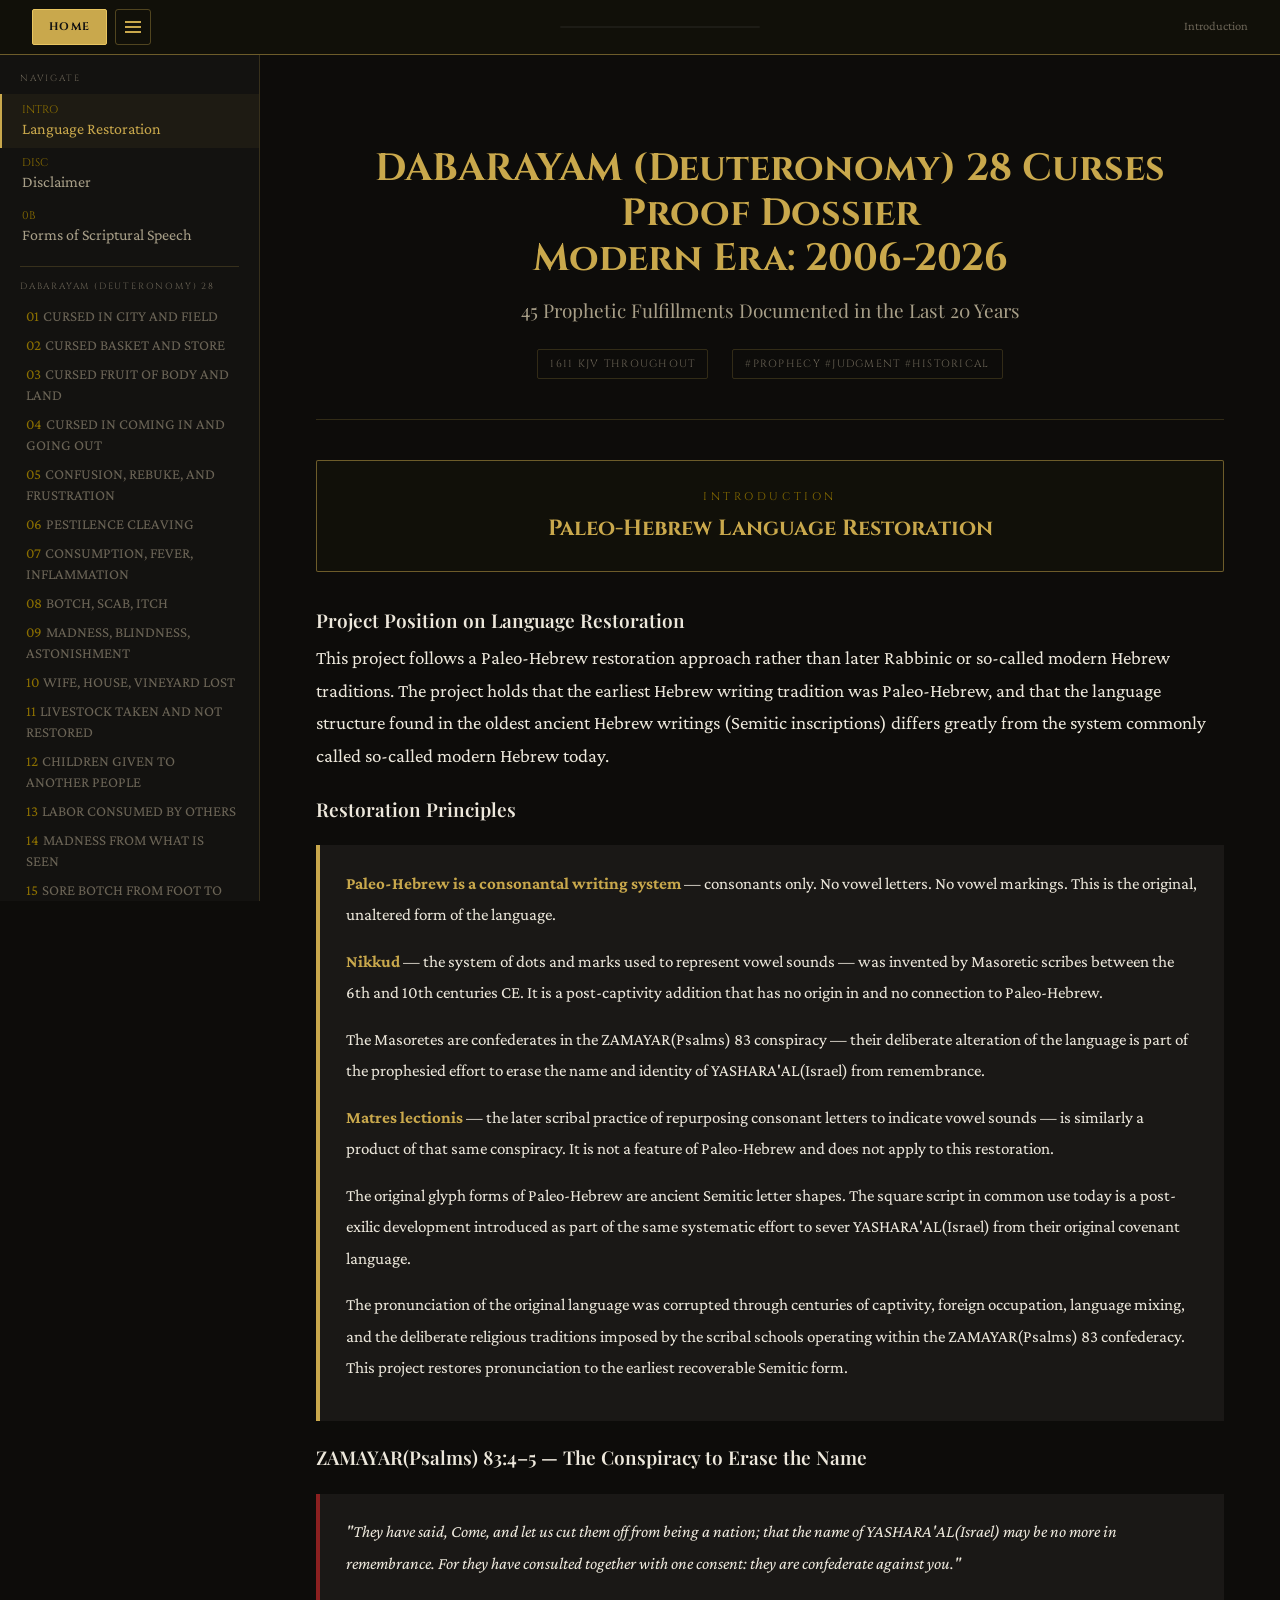
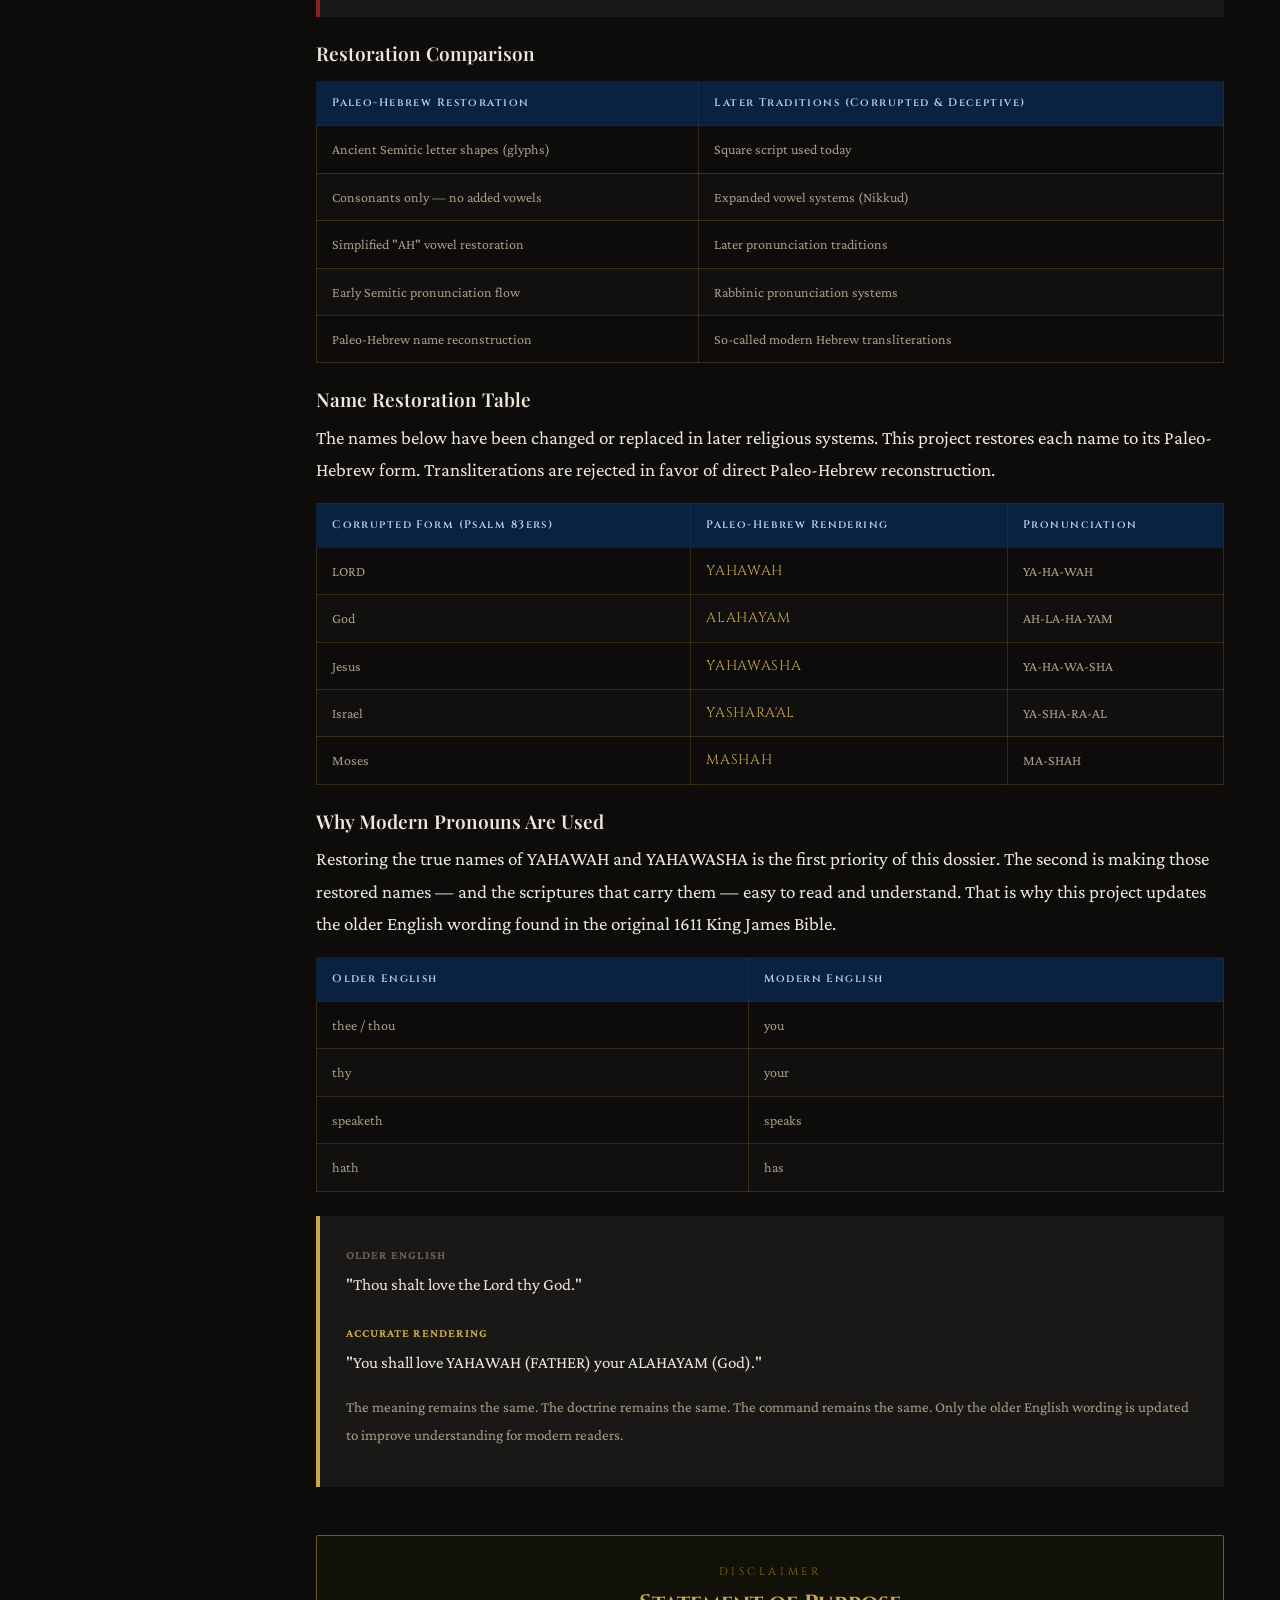
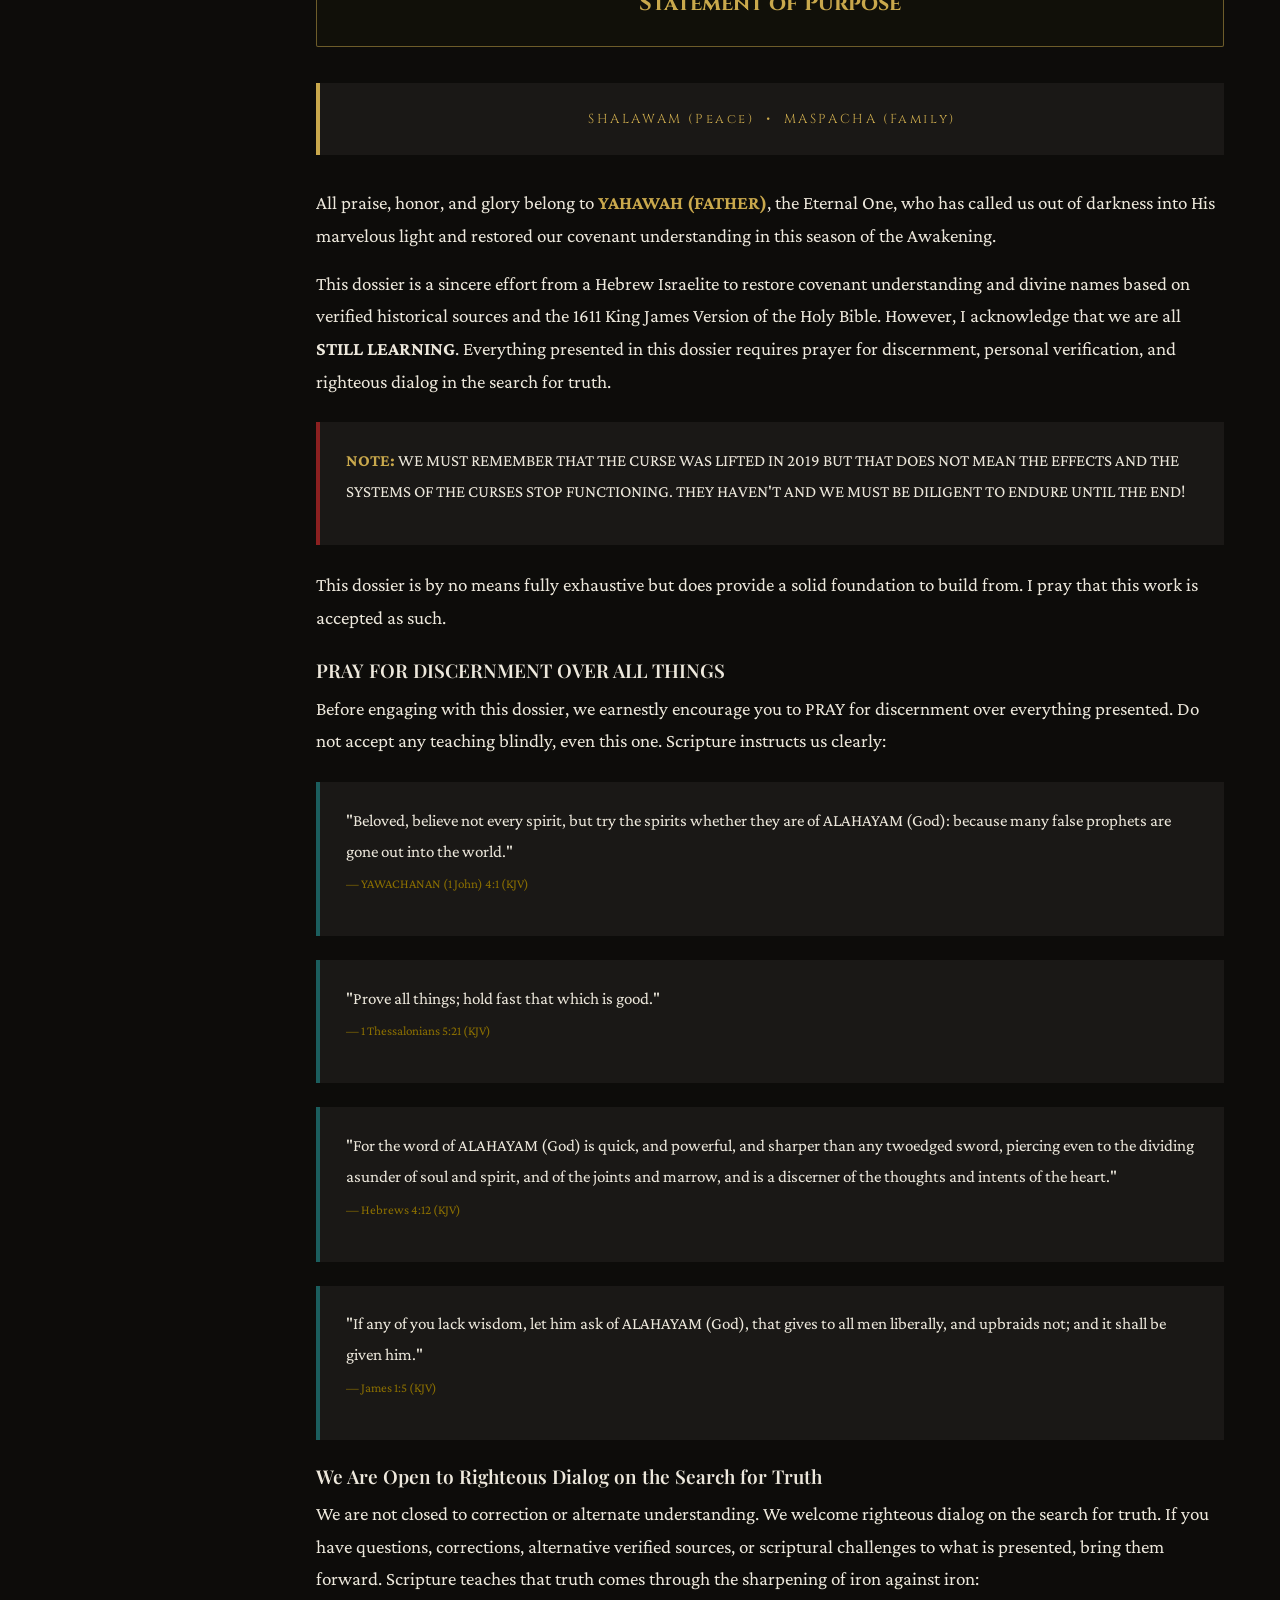
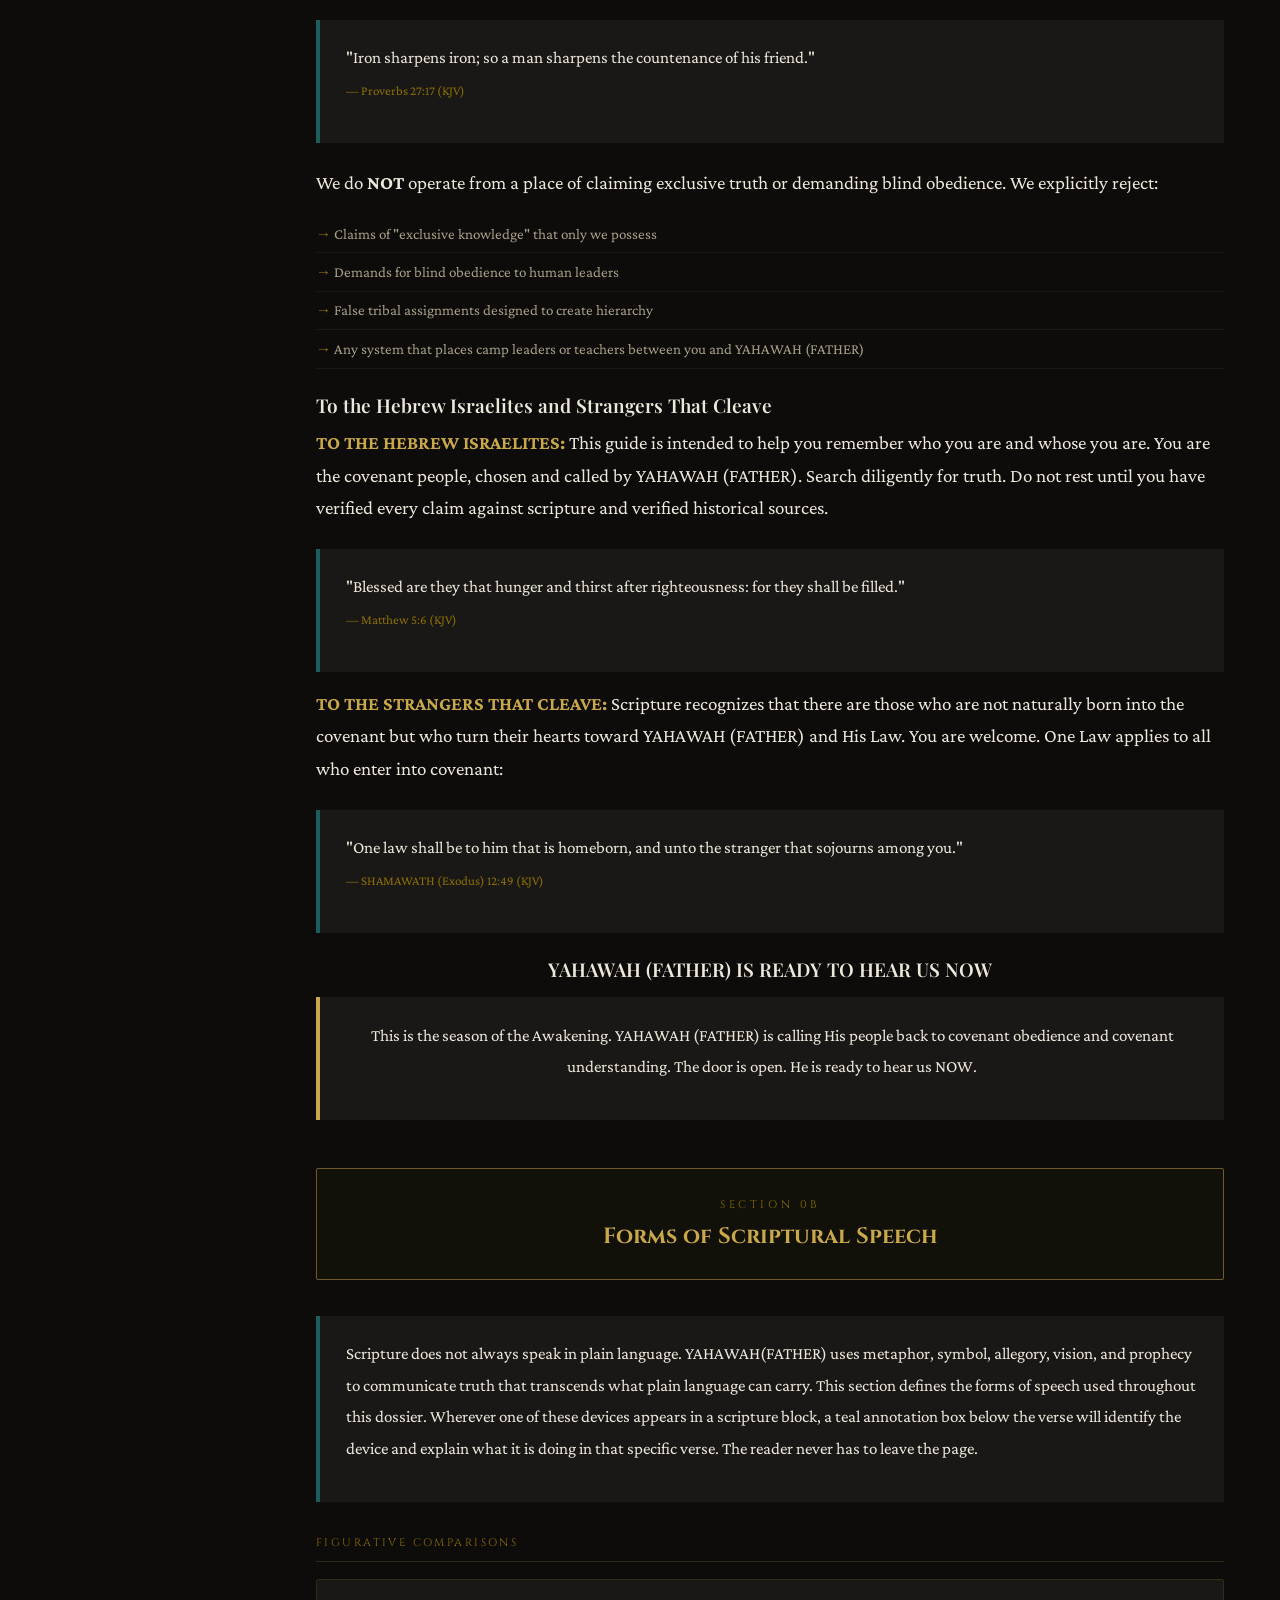
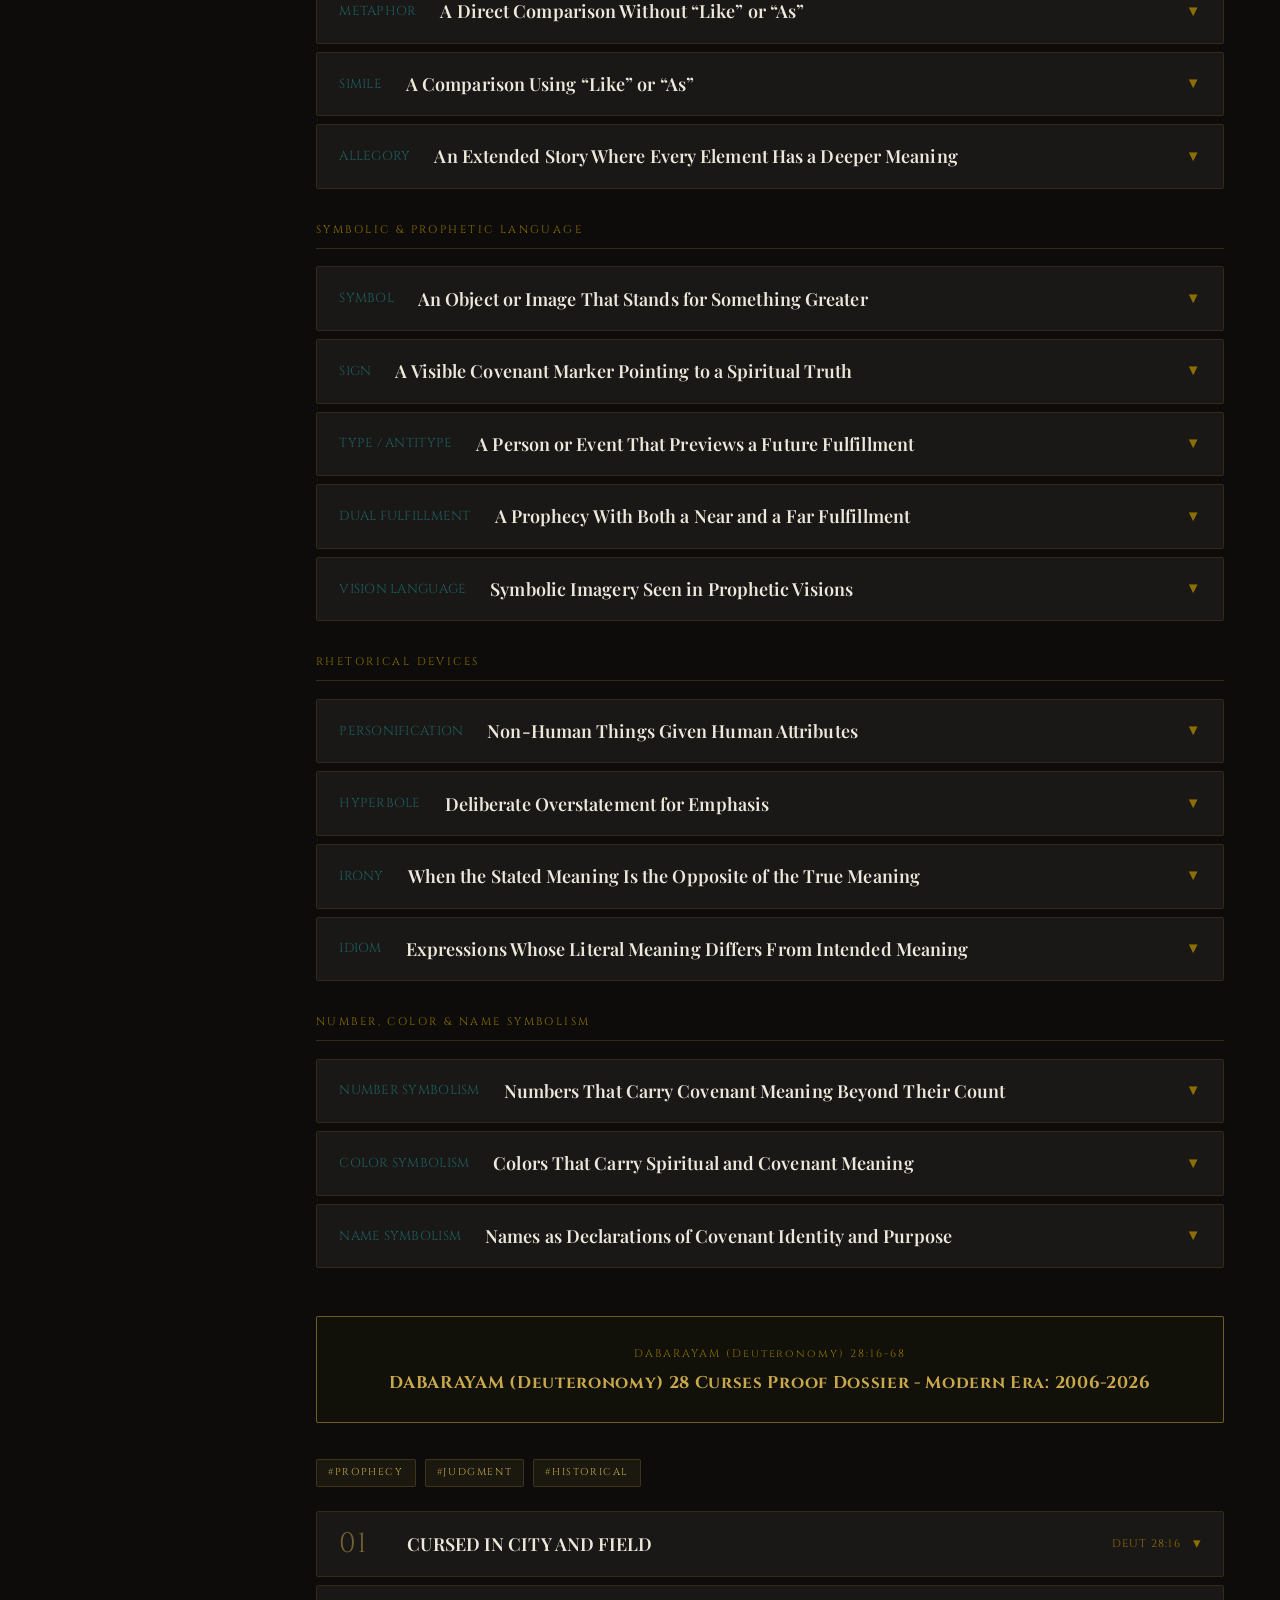
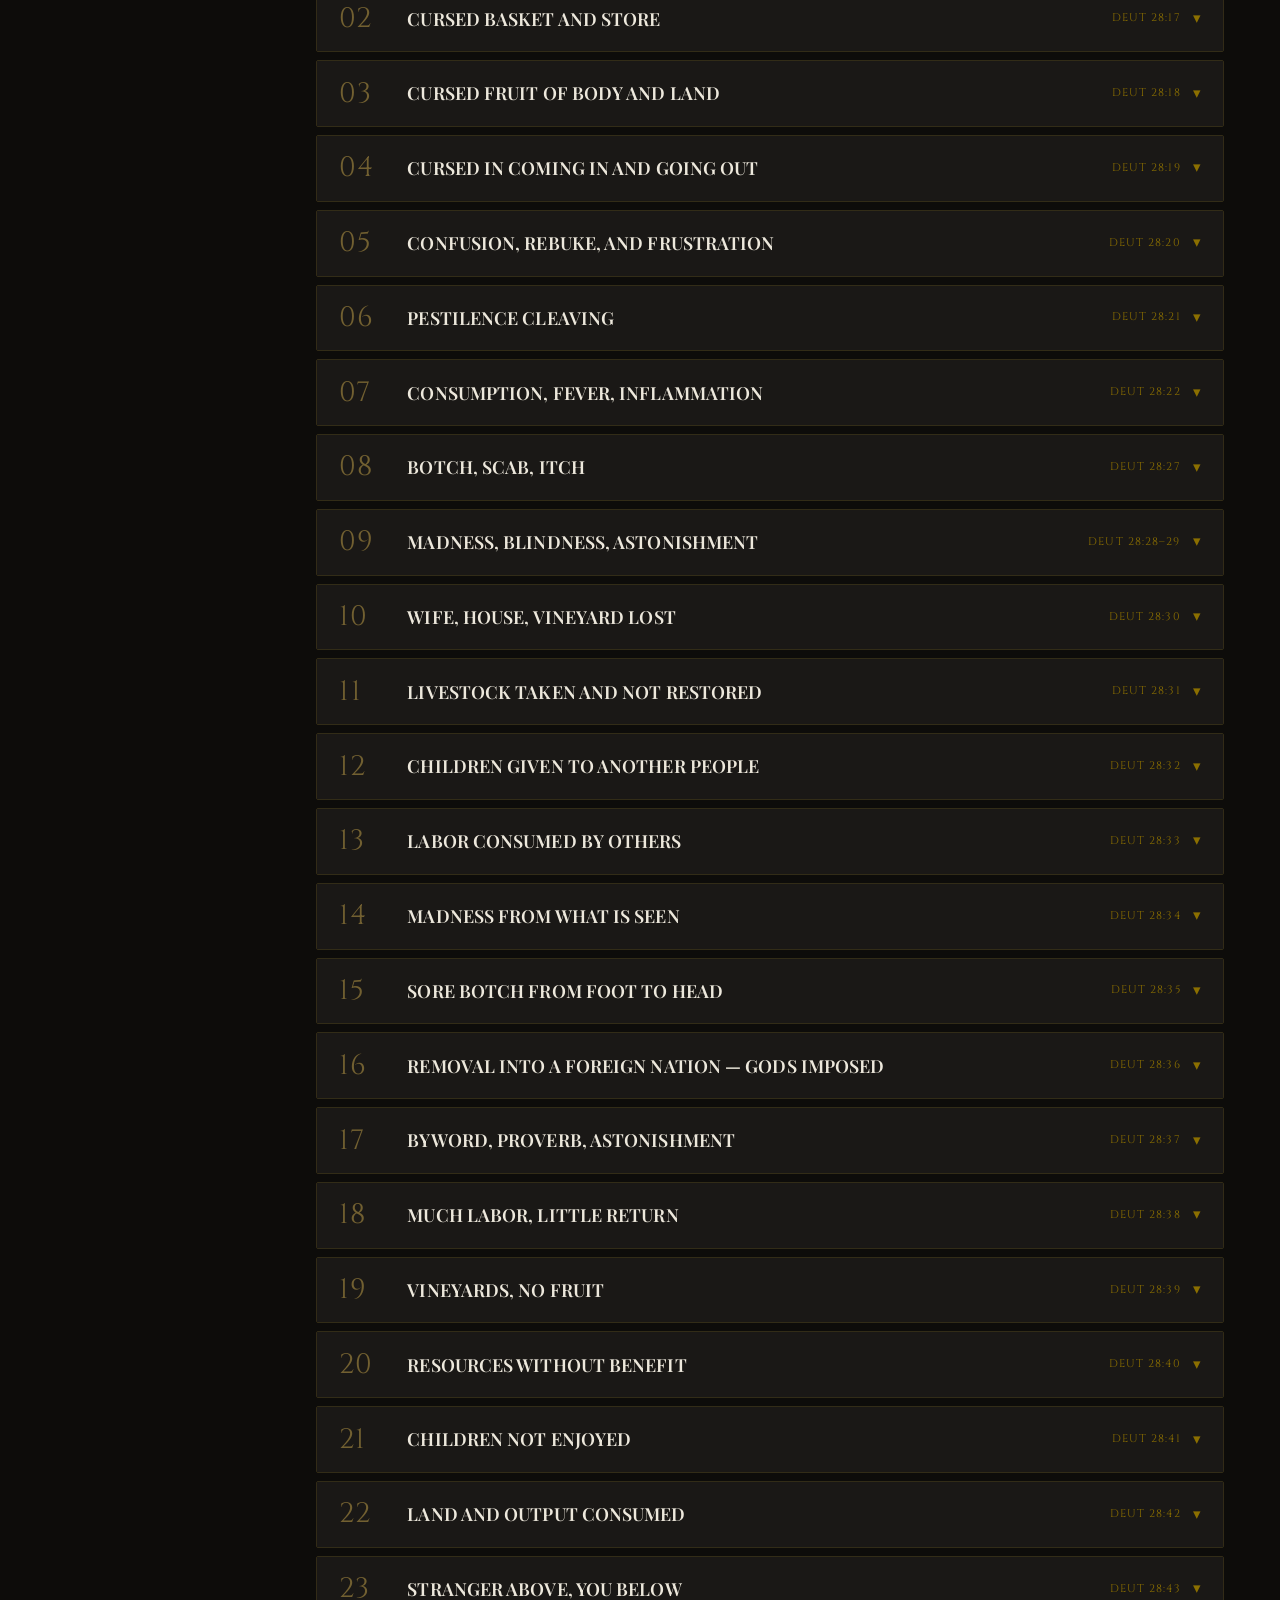
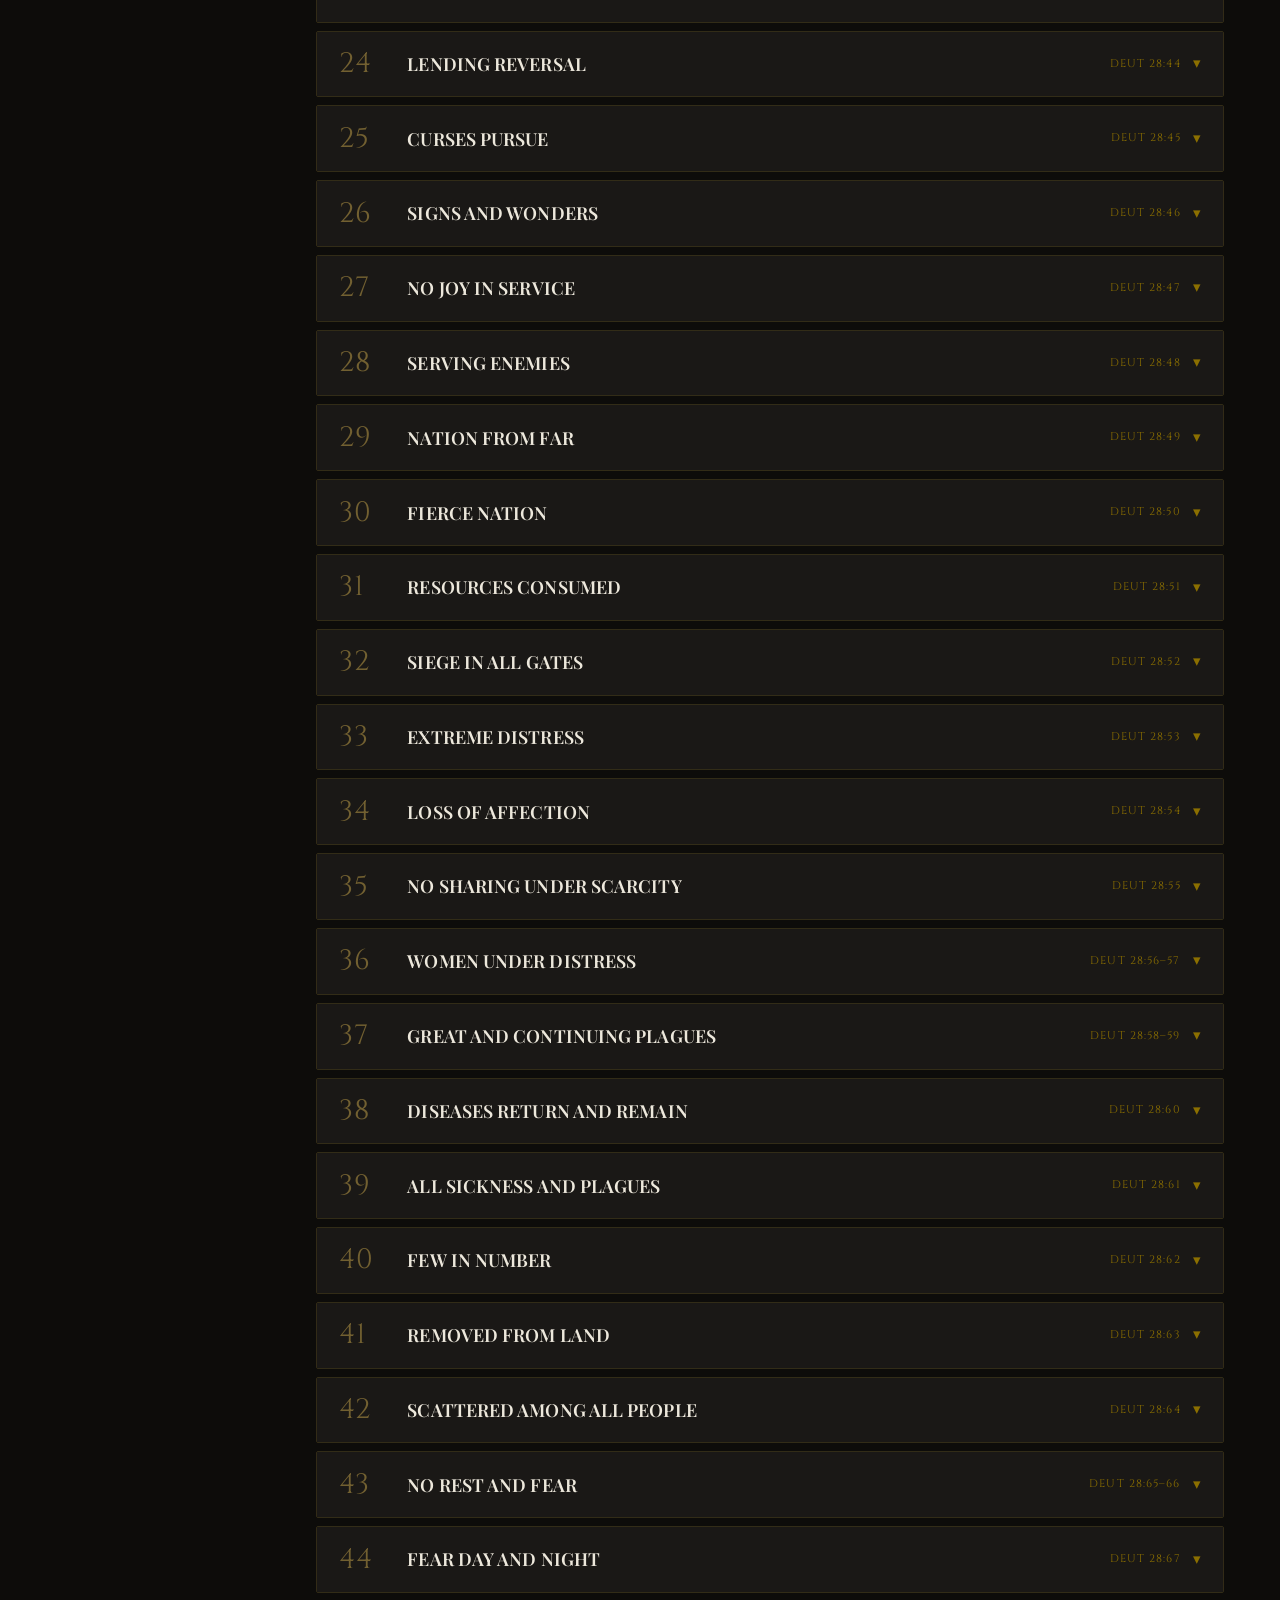
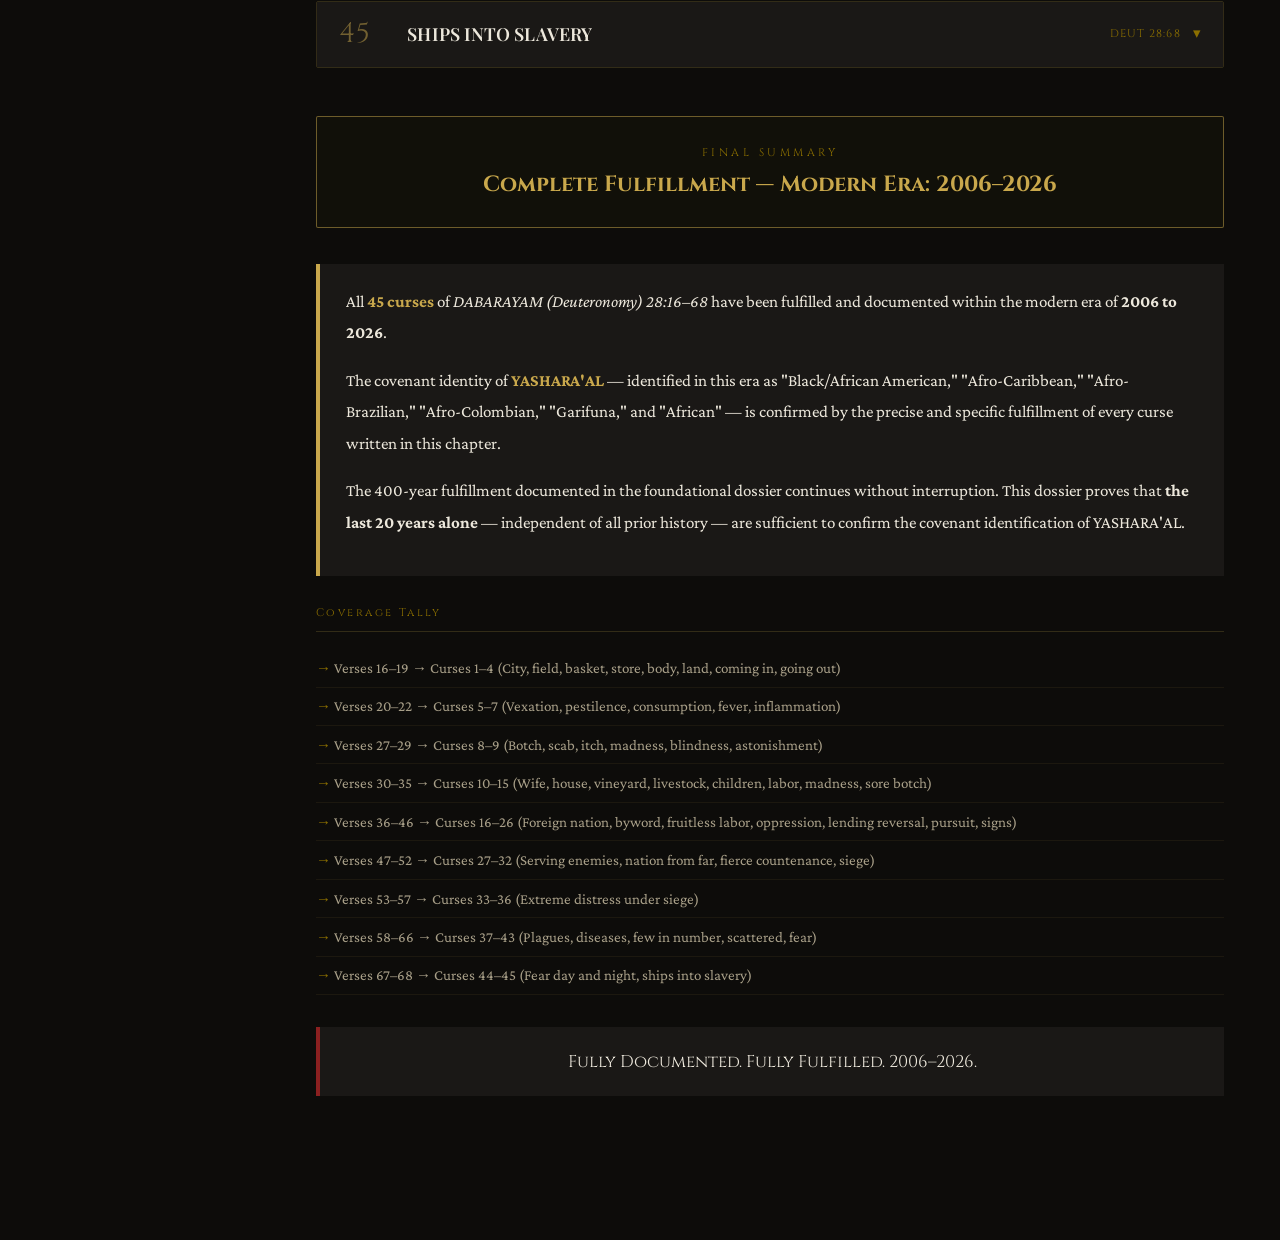
==== commit 86d2ac9f: "updated files 118 commits to main seems crazy. I hope I can roll this back" ====
--- a/dossiers/DABARAYAM (Deuteronomy) 28 Curses Proof 2006_2026.html
+++ b/dossiers/DABARAYAM (Deuteronomy) 28 Curses Proof 2006_2026.html
@@ -258,7 +258,6 @@
         <span class="sidebar-toggle-bars"></span>
       </button>
     </div>
-    <span class="site-title">DABARAYAM (DEUTERONOMY) 28 CURSES PROOF DOSSIER - MODERN ERA: 2006-2026</span>
     <div class="progress-bar-wrap">
       <div class="progress-bar-fill" id="progressFill"></div>
     </div>
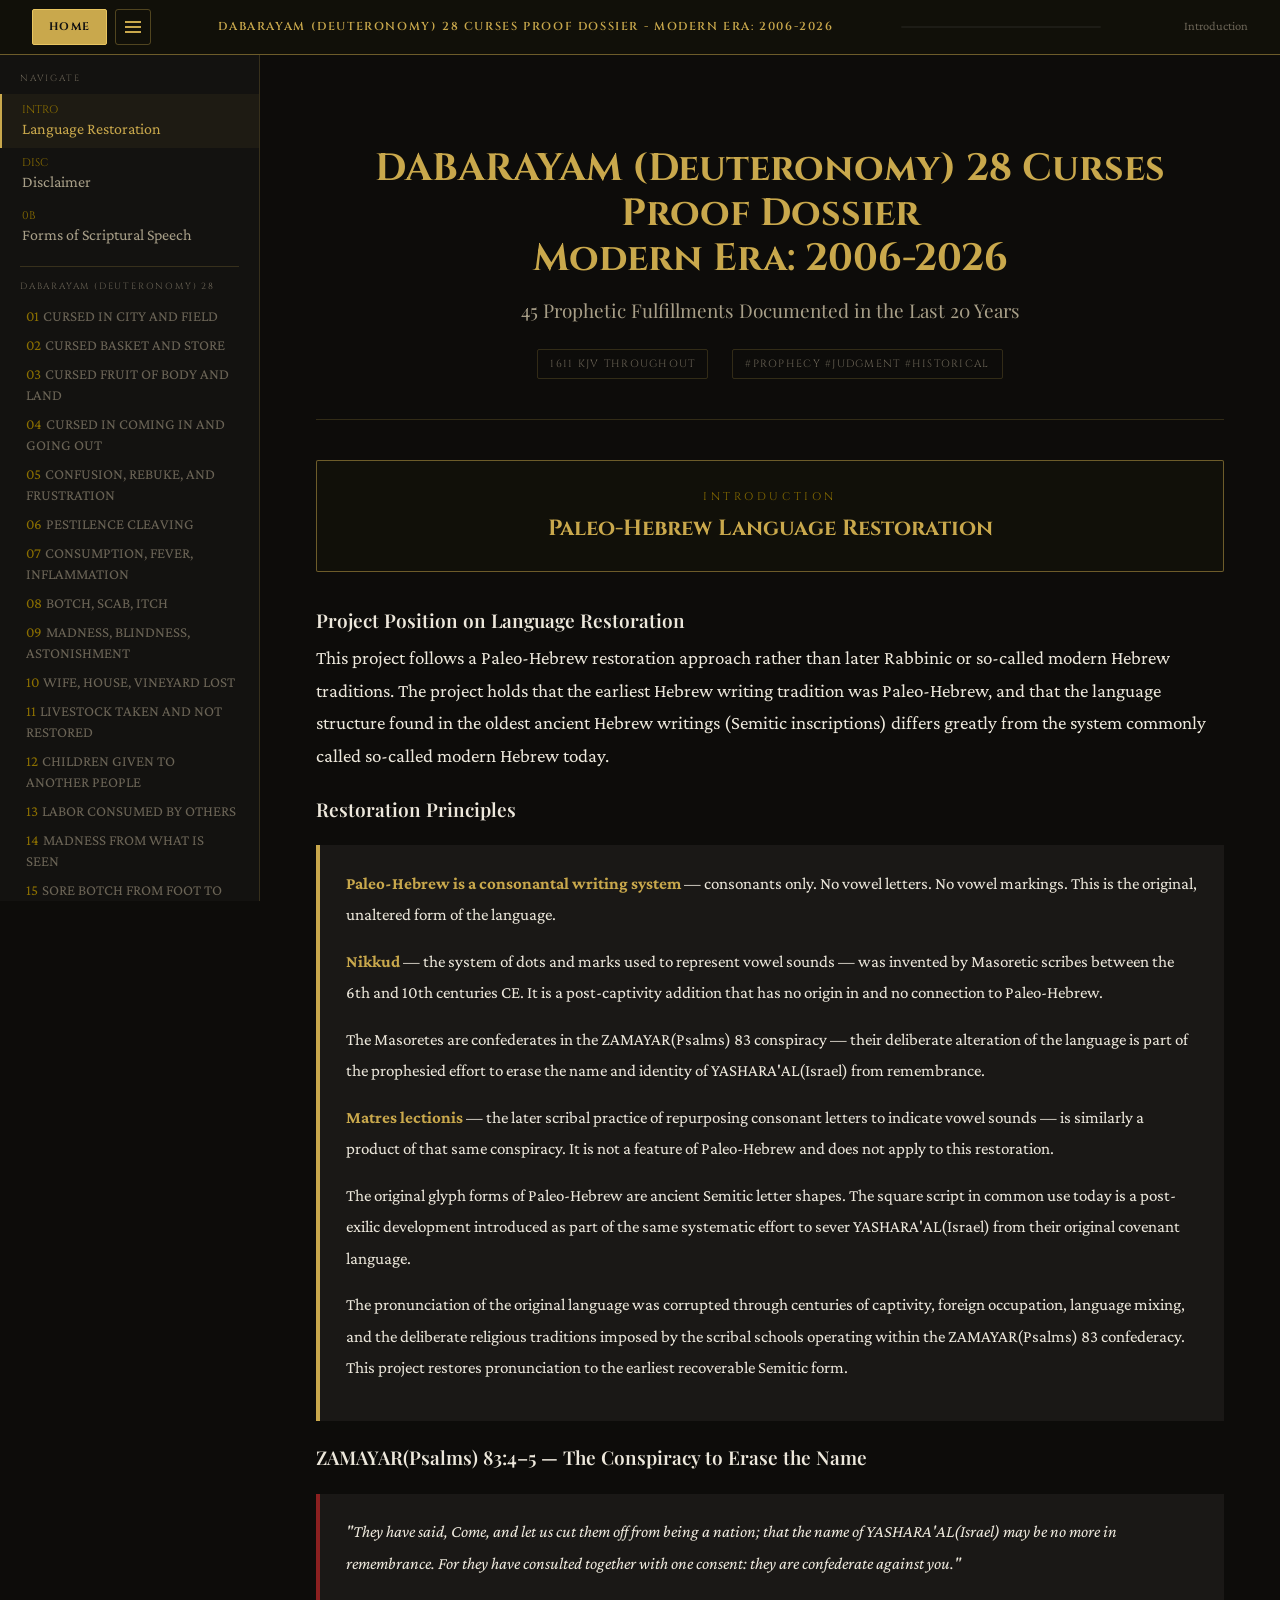
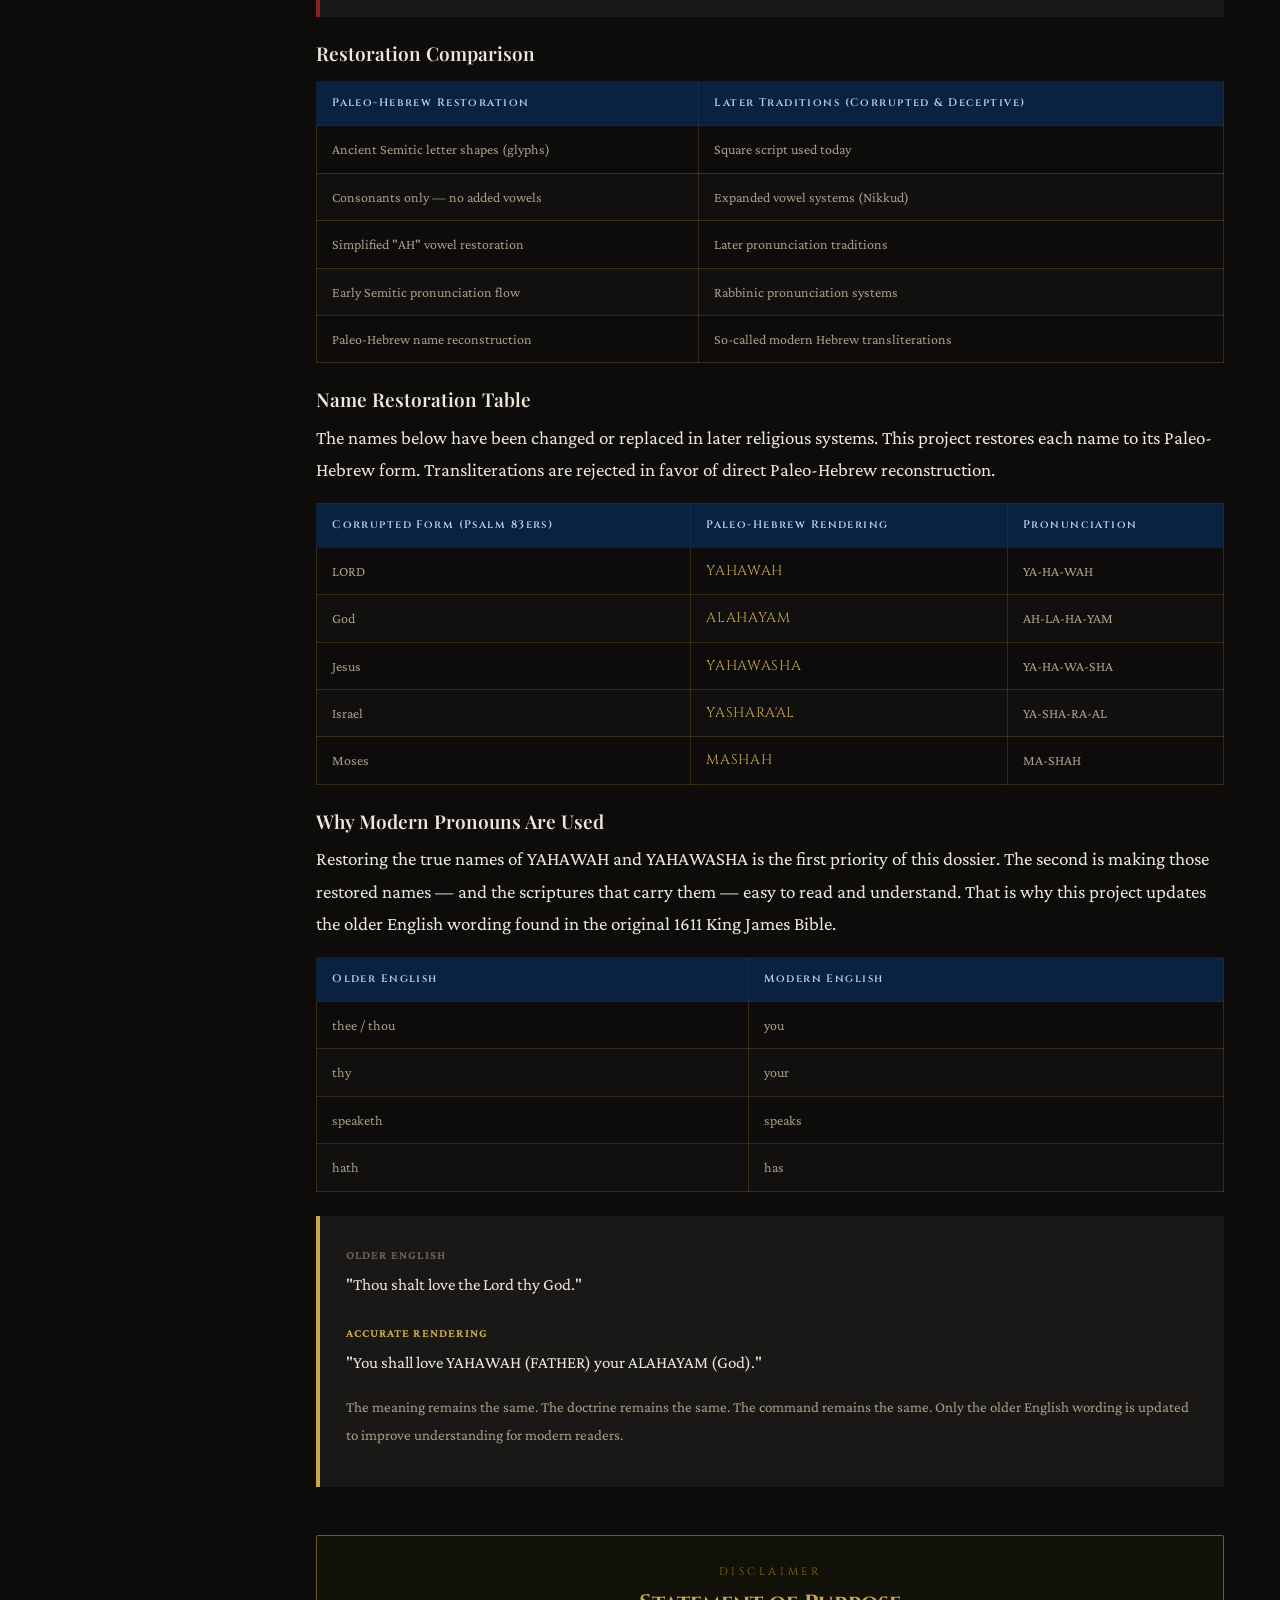
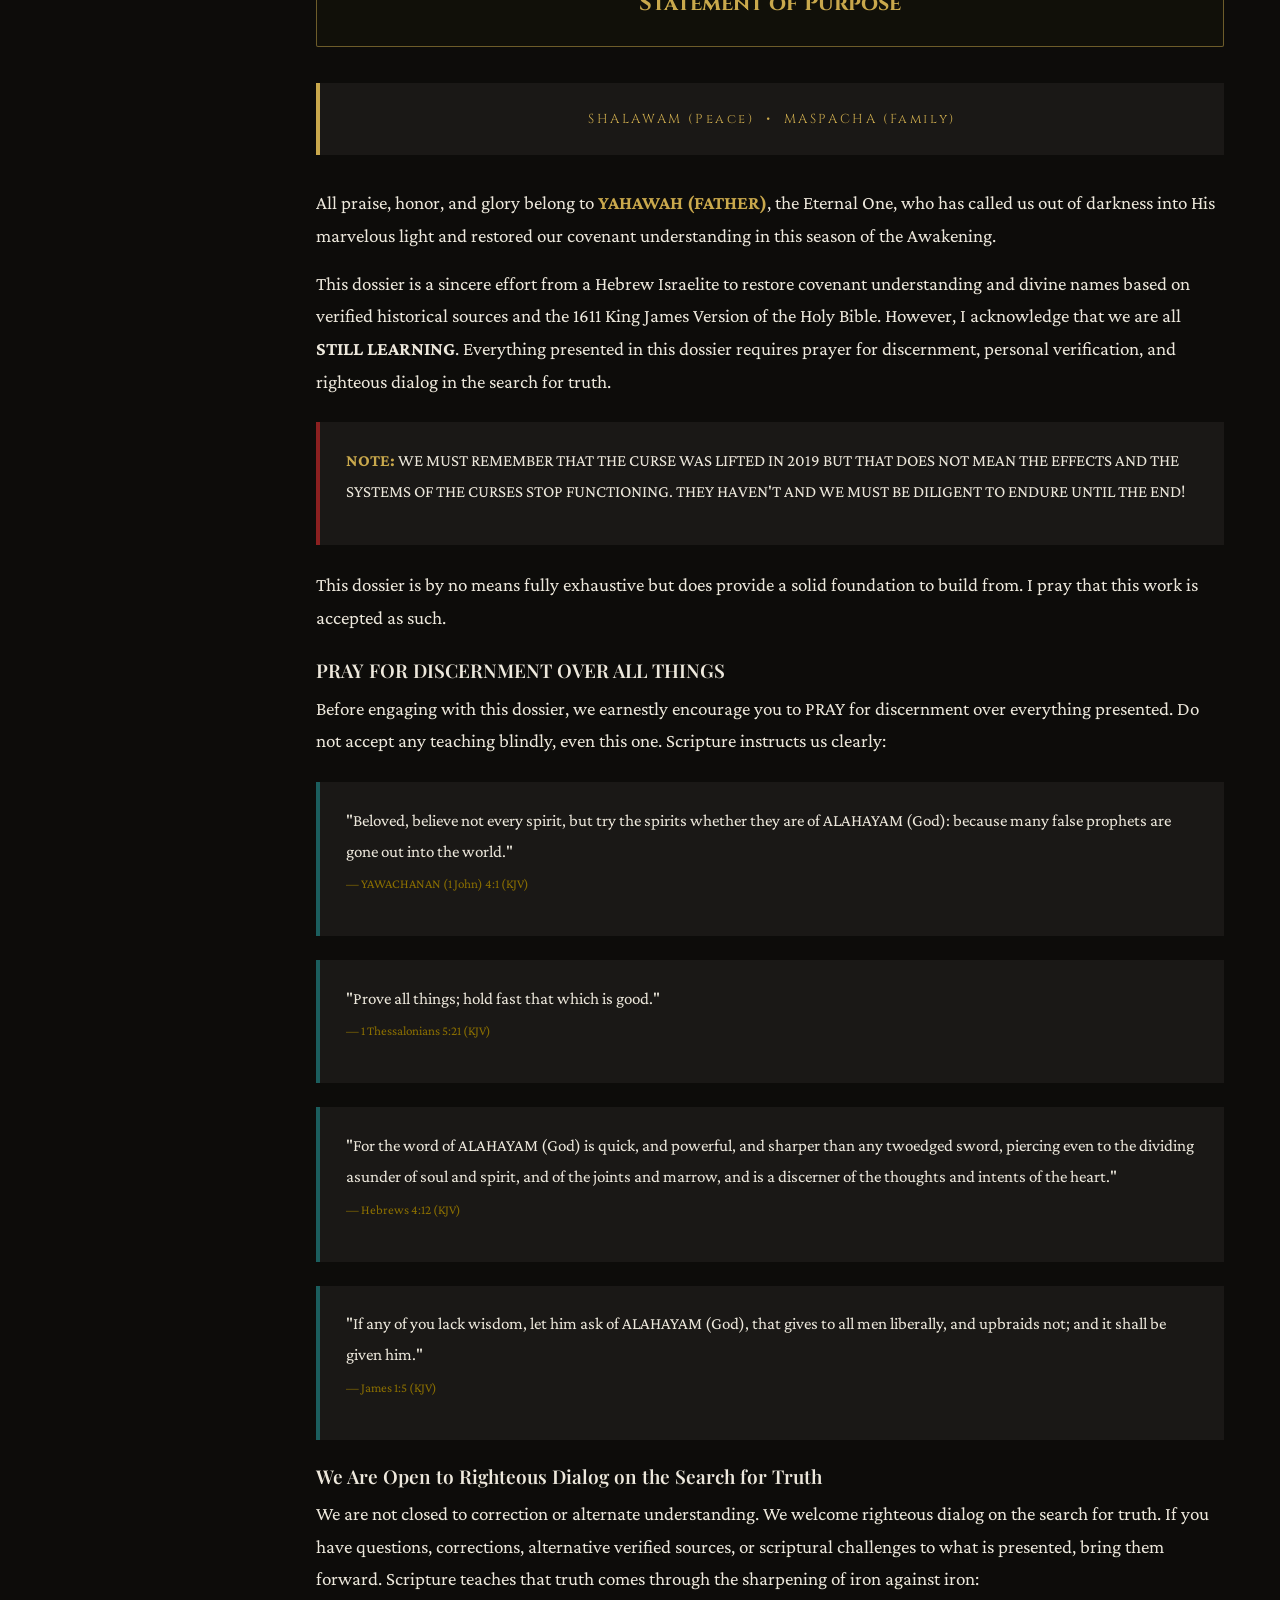
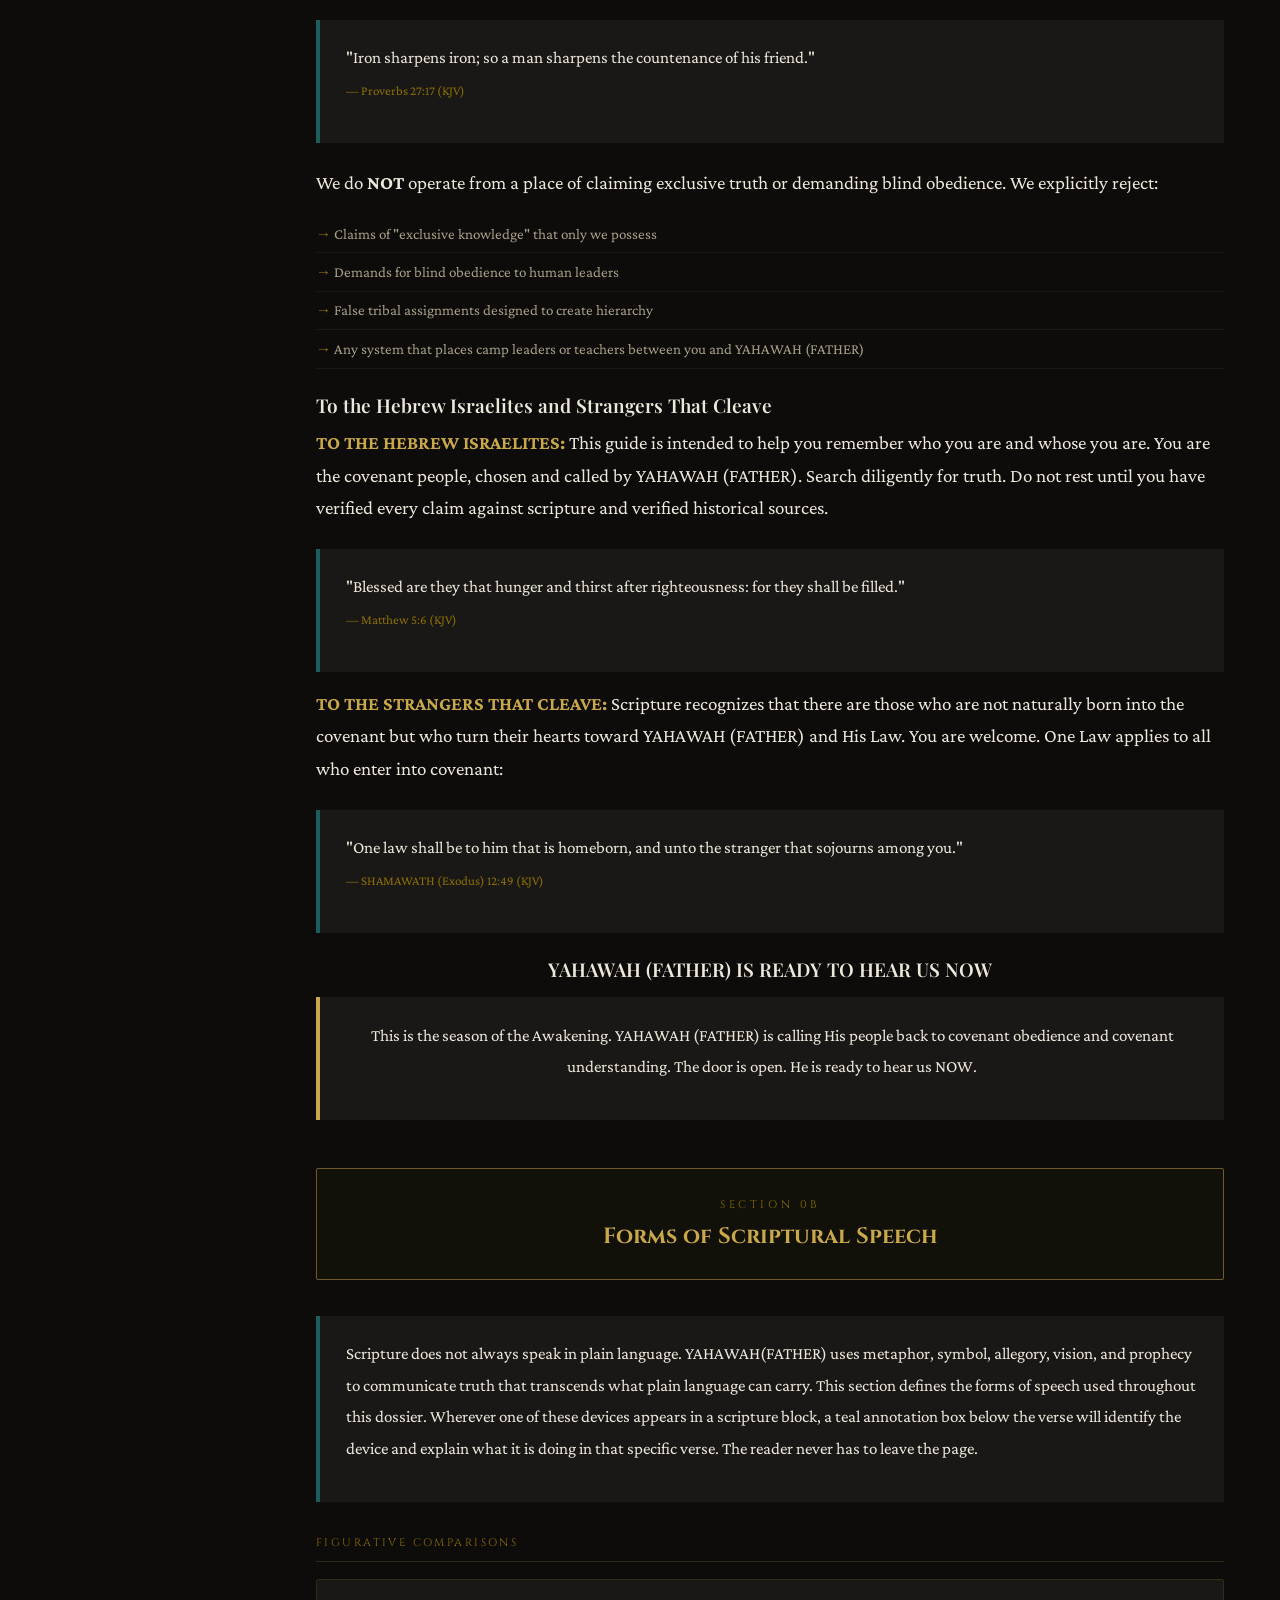
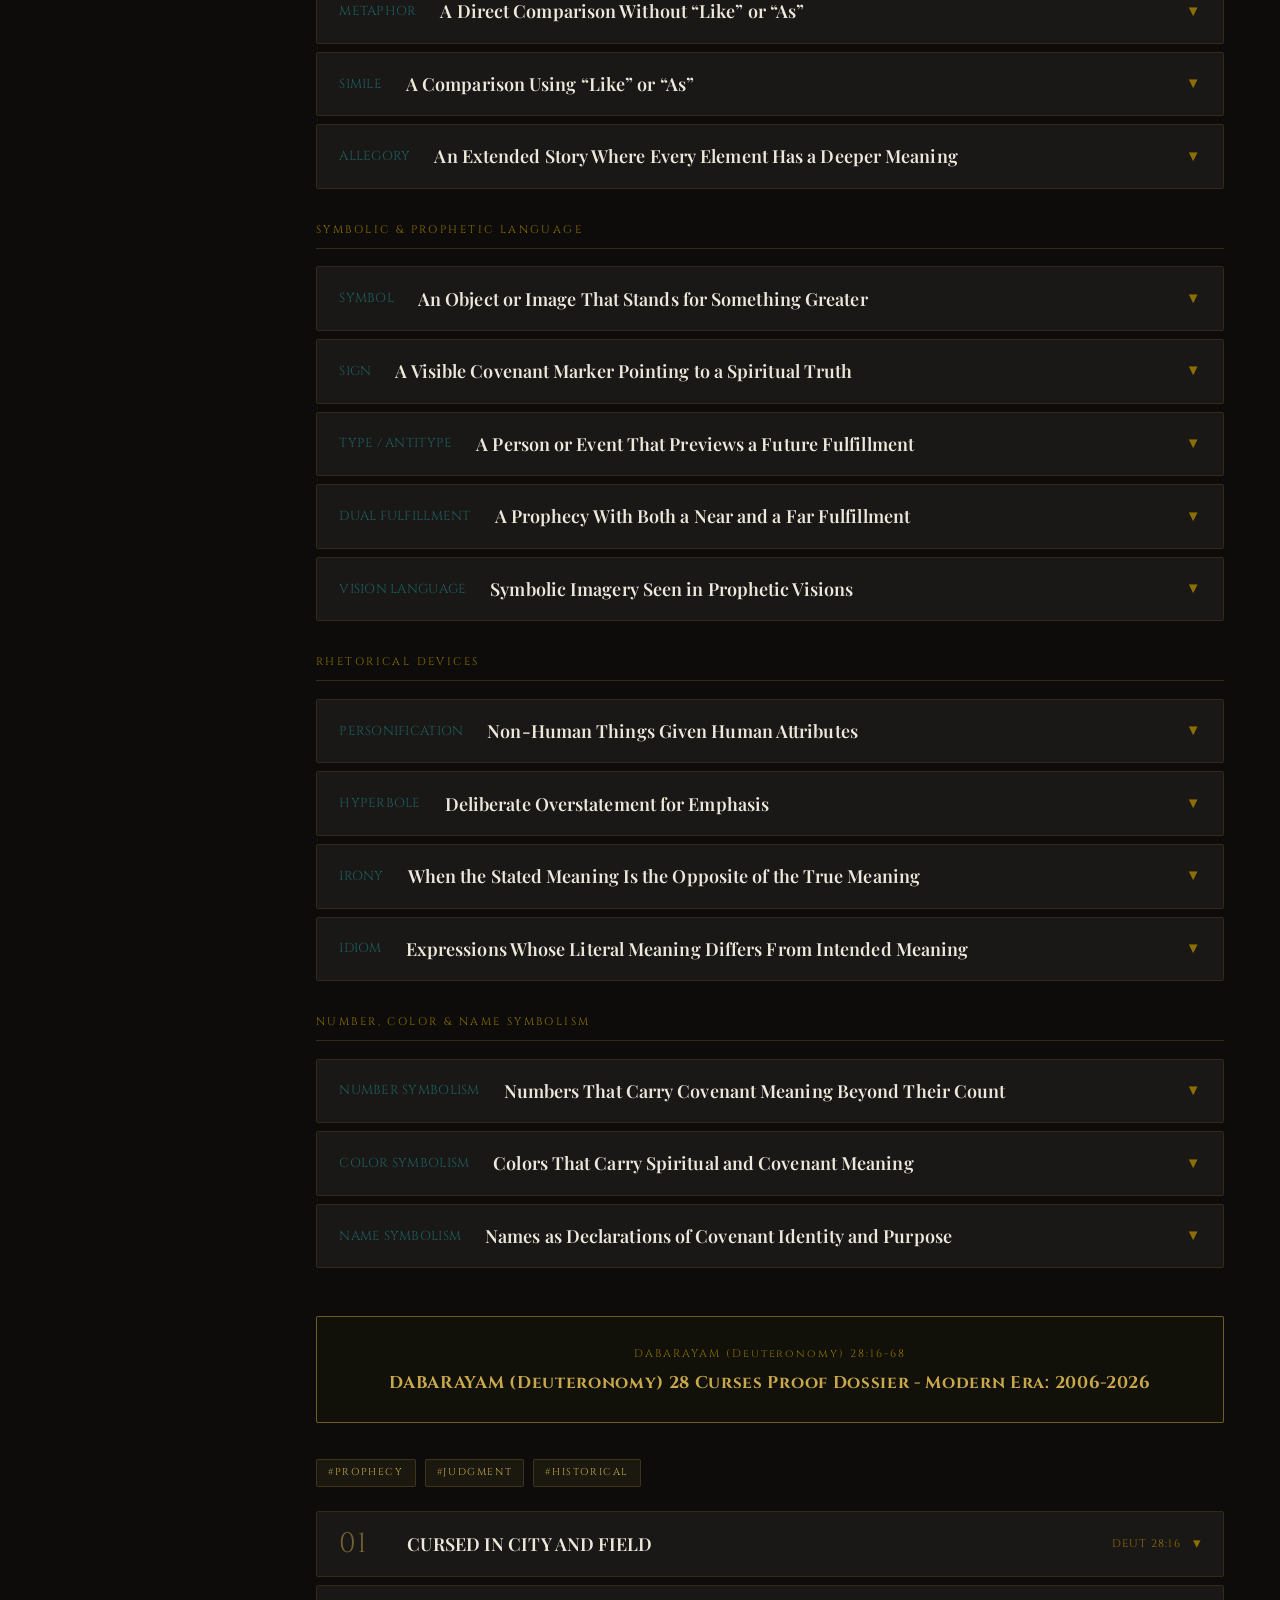
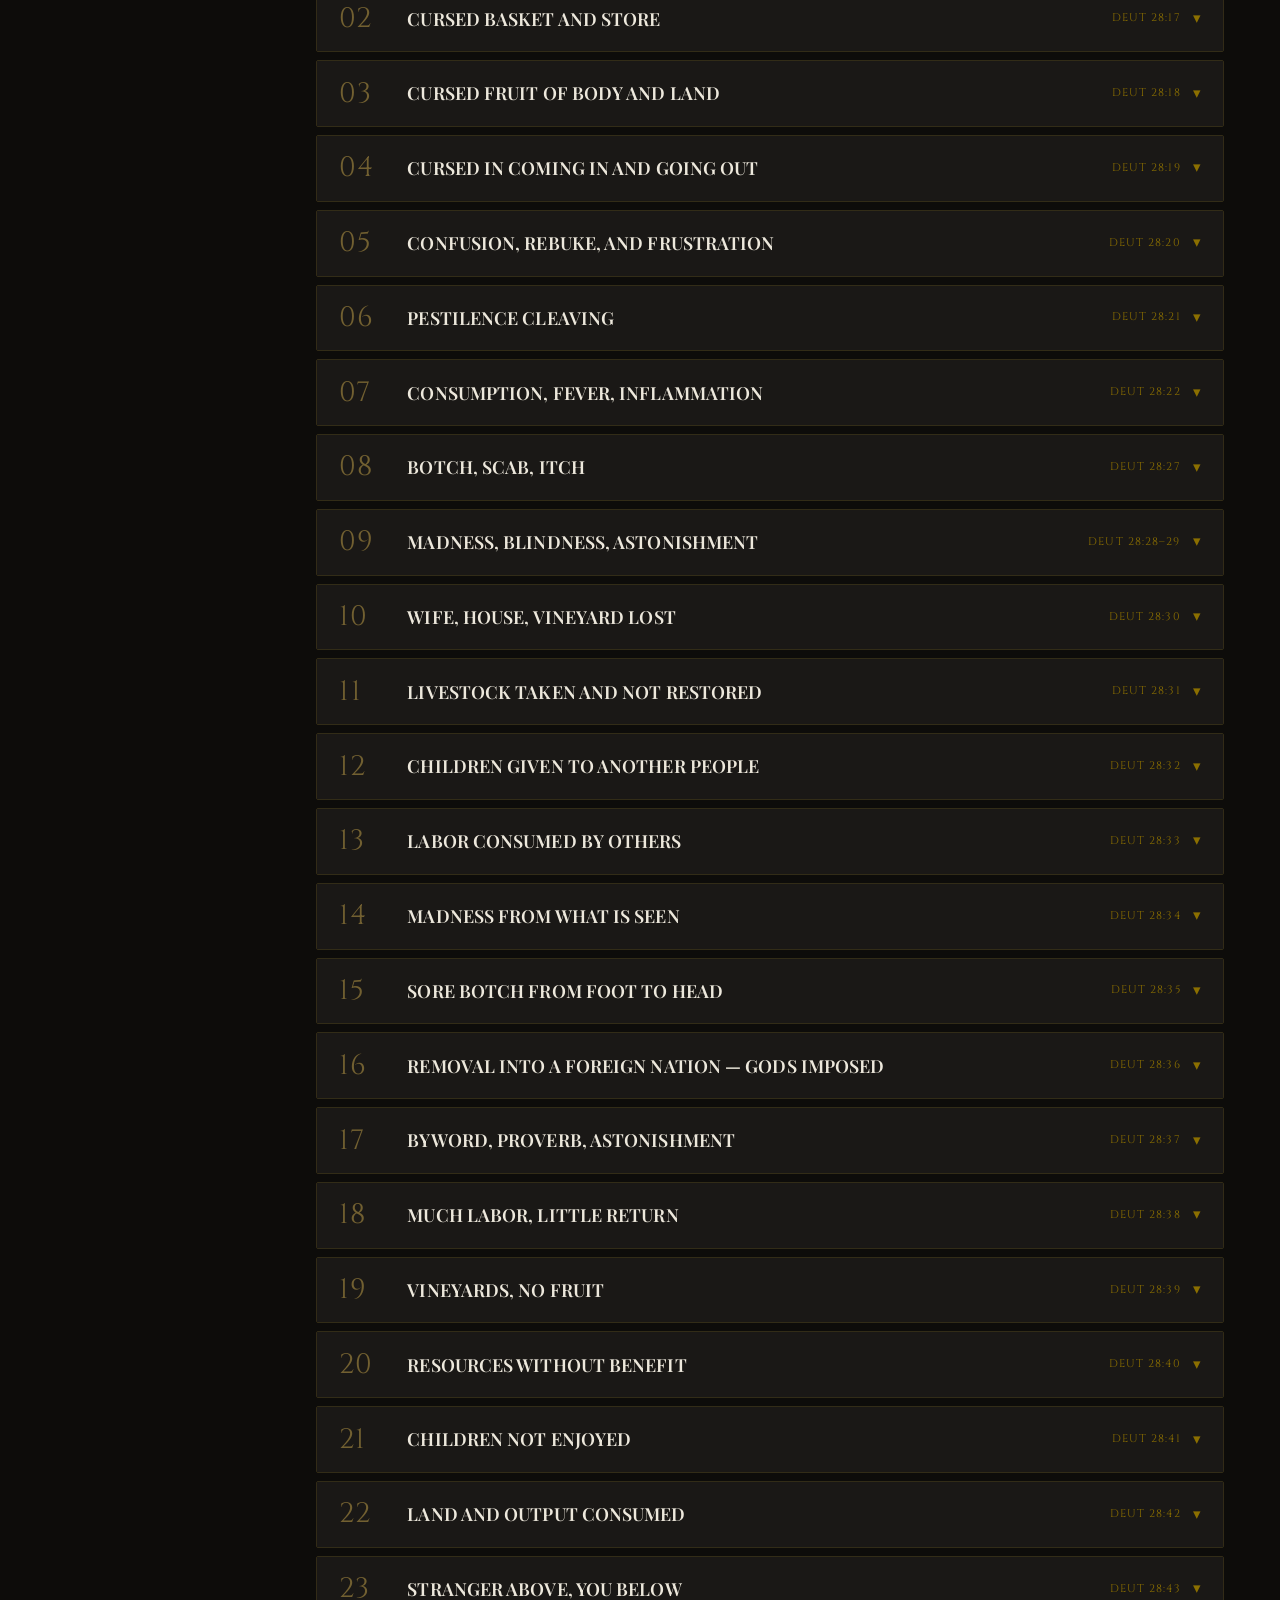
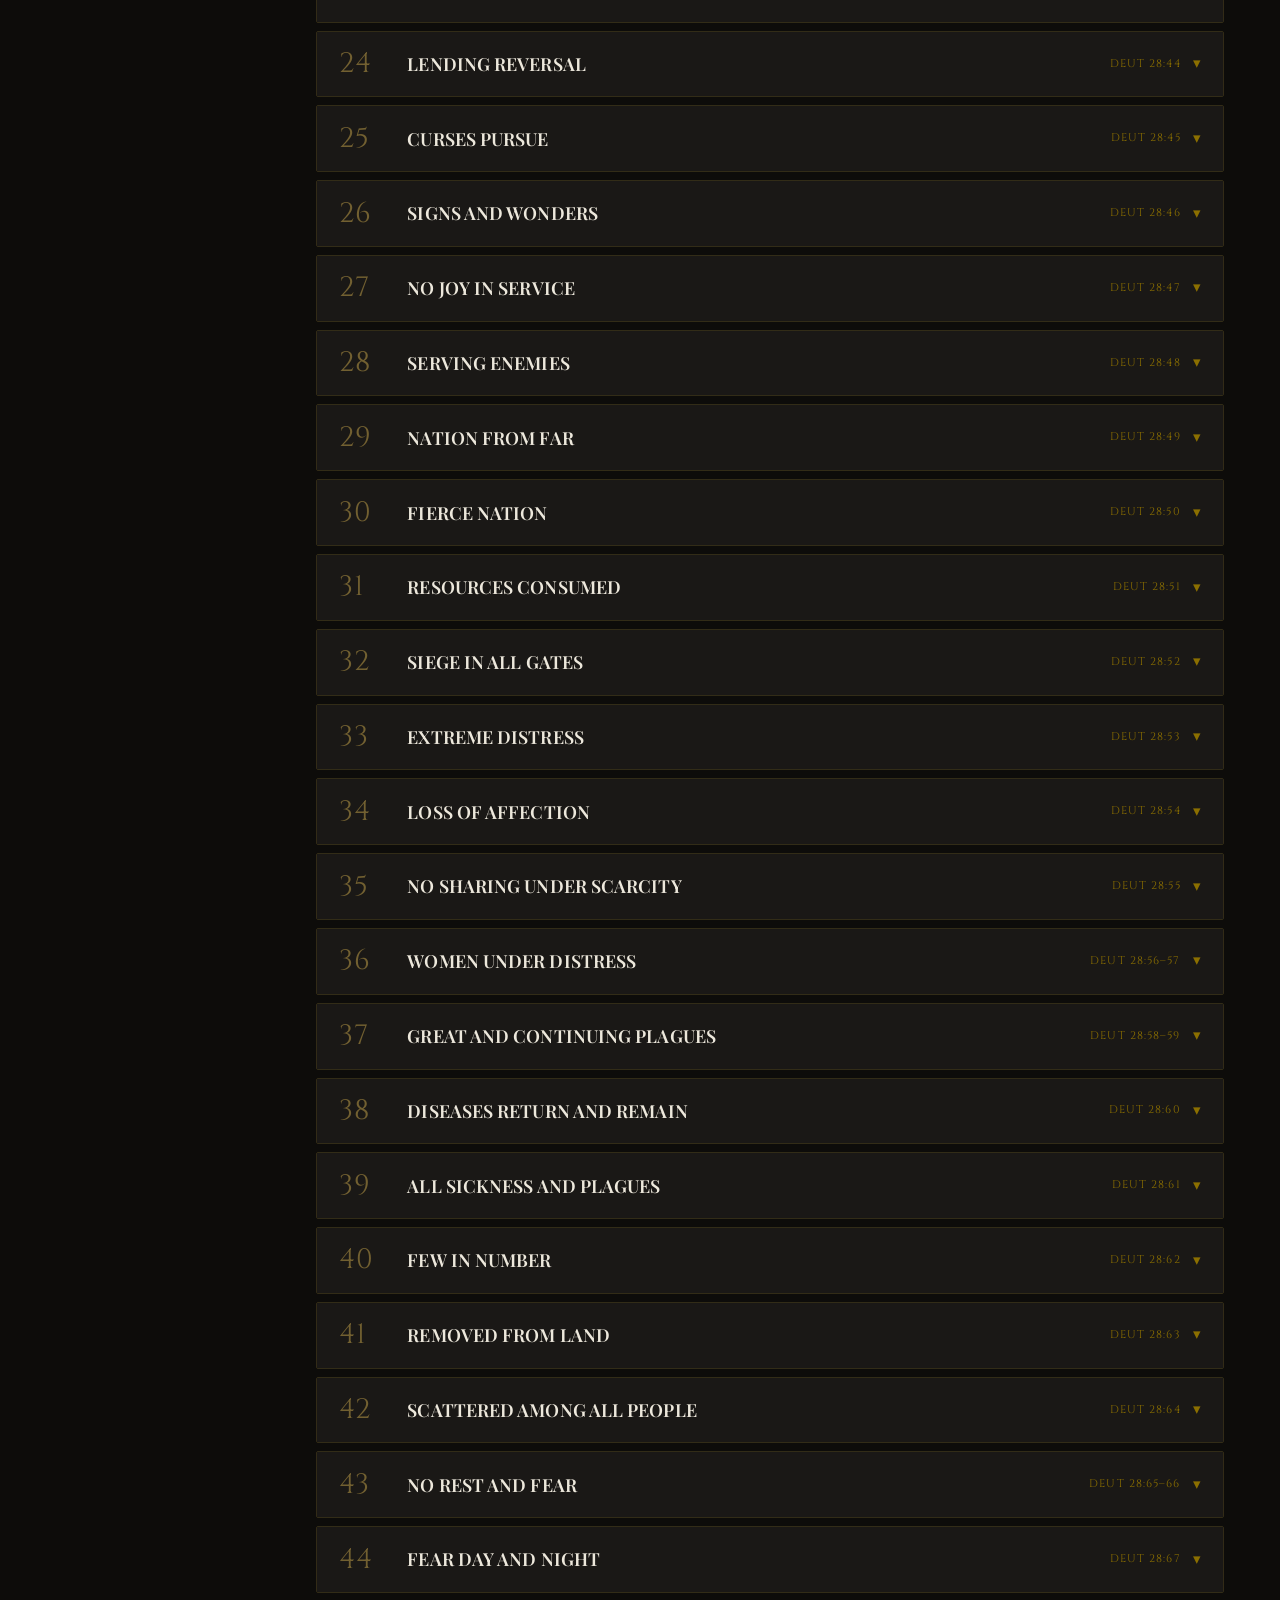
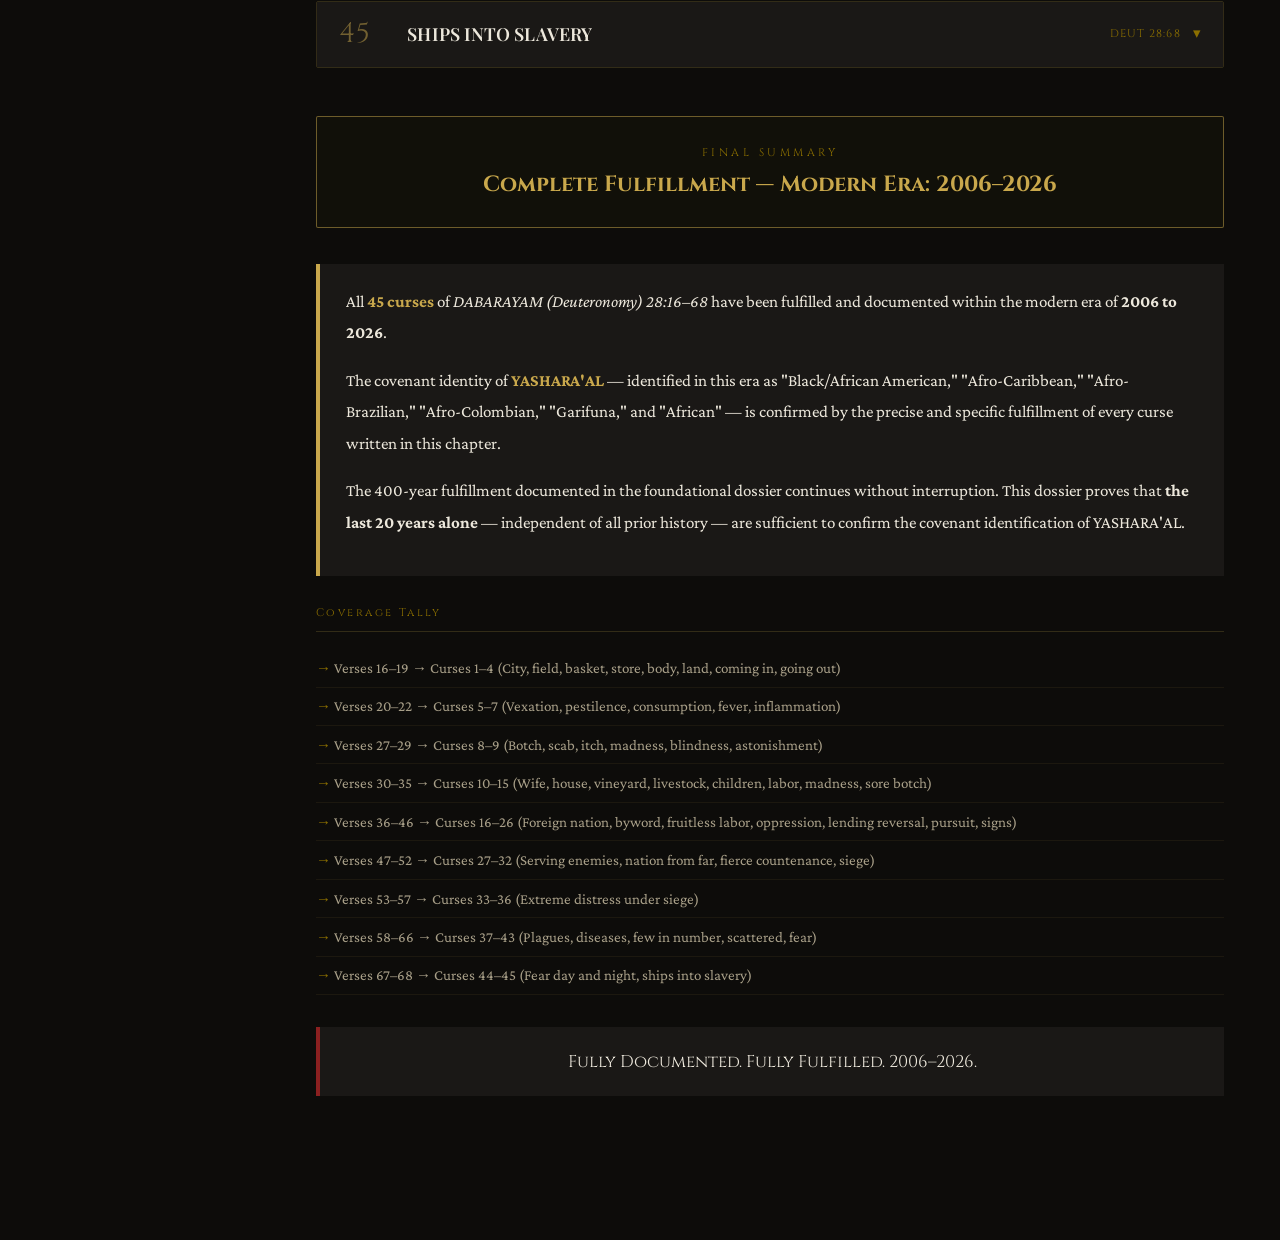
==== commit 6a1dfc2a: "Revert "updated files" This reverts commit 86d2ac9f56c9988813474a5bd51b4a6325bb80dd." ====
--- a/dossiers/DABARAYAM (Deuteronomy) 28 Curses Proof 2006_2026.html
+++ b/dossiers/DABARAYAM (Deuteronomy) 28 Curses Proof 2006_2026.html
@@ -258,6 +258,7 @@
         <span class="sidebar-toggle-bars"></span>
       </button>
     </div>
+    <span class="site-title">DABARAYAM (DEUTERONOMY) 28 CURSES PROOF DOSSIER - MODERN ERA: 2006-2026</span>
     <div class="progress-bar-wrap">
       <div class="progress-bar-fill" id="progressFill"></div>
     </div>
